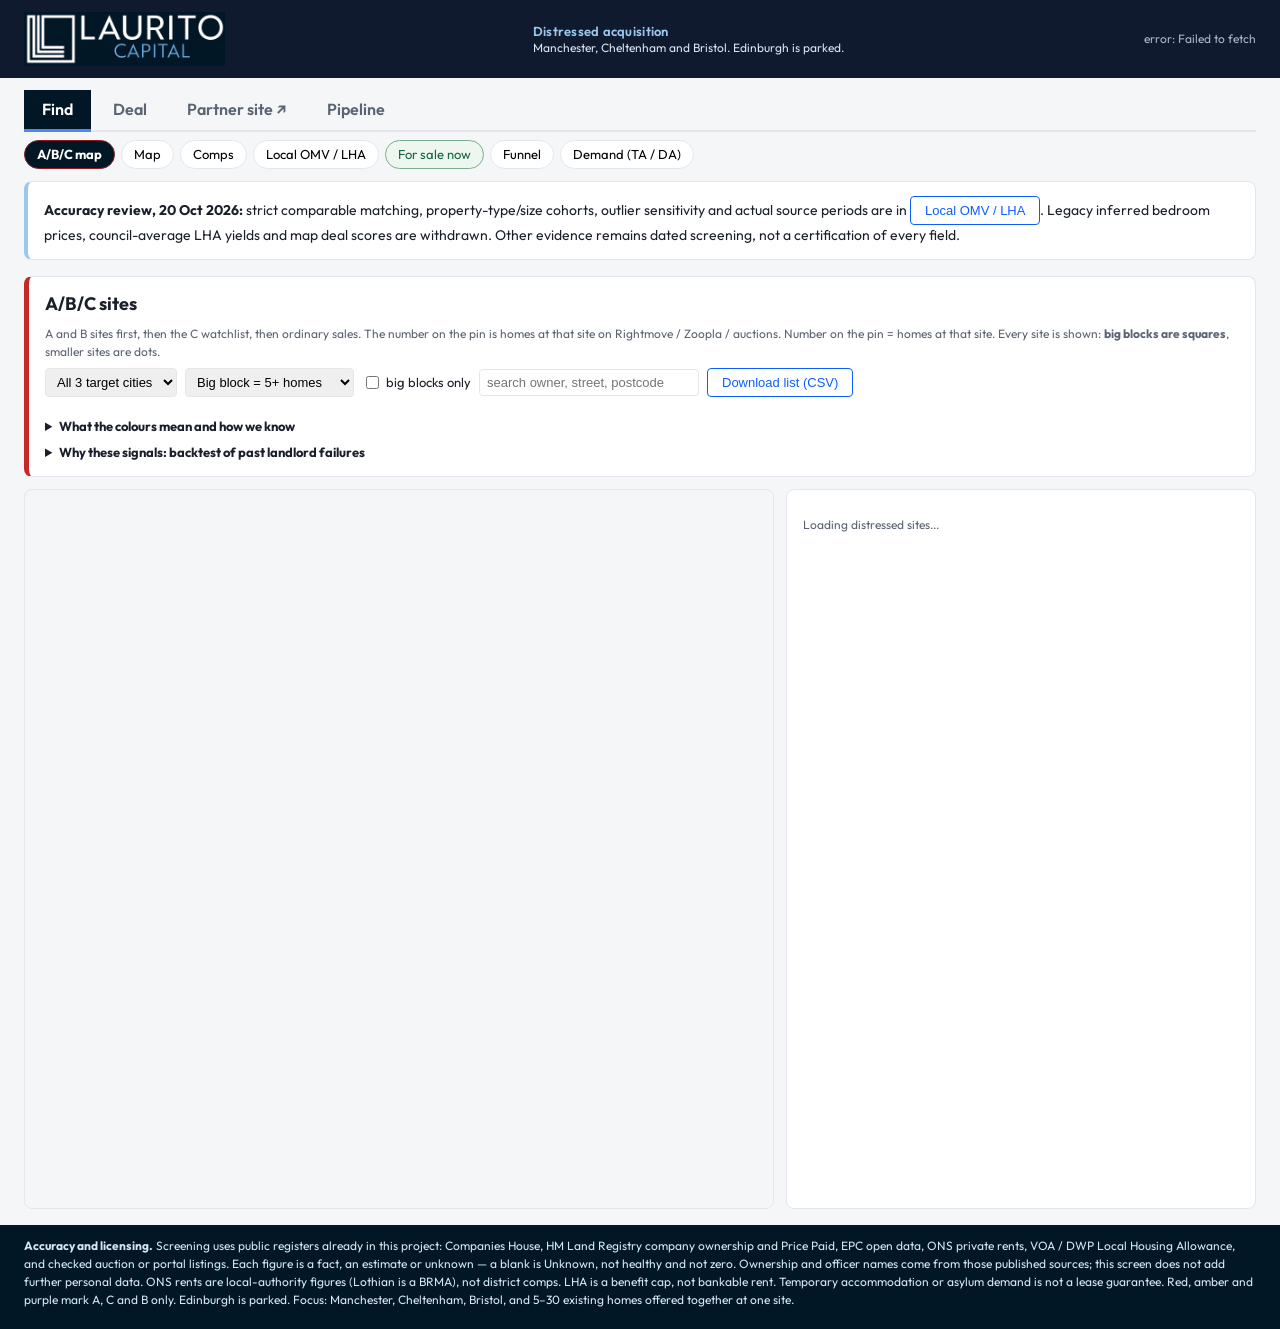
==== index.html @ 34931426 "Drive deal rent from lease terms, and price NIY by town. (#4) Messy tenancy sheets keep their header" ====
<!DOCTYPE html><html lang="en"><head><meta charset="utf-8"><title>Laurito Capital — Distressed acquisition</title><link rel="icon" href="assets/laurito-mark.png"><link rel="preconnect" href="https://fonts.googleapis.com"><link rel="stylesheet" href="https://fonts.googleapis.com/css2?family=Outfit:wght@400;500;600;700&display=swap"><link rel="stylesheet" href="assets/laurito.css"><meta name="viewport" content="width=device-width,initial-scale=1">
<style>
:root{--bg:#f4f6f8;--card:#fff;--ink:#1a1f2b;--mut:#5b6472;--line:#e3e7ec;--acc:#0b5fff;--good:#1a9c5b;--bad:#d93b3b;--warn:#b26a00}
*{box-sizing:border-box}body{margin:0;font:14px/1.45 Outfit,"Avenir Next","Century Gothic","Trebuchet MS",Segoe UI,sans-serif;color:var(--ink);background:var(--bg)}
header{background:#0f1a2e;color:#fff;padding:12px 24px;display:flex;flex-wrap:wrap;gap:12px;align-items:center;justify-content:space-between}
header h1{font-size:18px;margin:0}#status{color:#aab6c8;font-size:12px}
.steps{display:flex;gap:0;margin:14px 24px 0}.step{flex:1;padding:10px 14px;background:#e9edf2;color:var(--mut);border-right:2px solid #fff;cursor:pointer}.step:first-child{border-radius:8px 0 0 8px}.step:last-child{border-radius:0 8px 8px 0;border-right:0}
.step b{display:block;font-size:15px;color:var(--ink)}.step.on{background:var(--acc);color:#dbe6ff}.step.on b{color:#fff}.step.done{background:#dfe9ff}.step small{display:block;font-size:12px}
main{padding:14px 24px;display:grid;gap:14px}.card{background:var(--card);border:1px solid var(--line);border-radius:8px;padding:14px 16px;min-width:0}
.card h2{font-size:16px;margin:0 0 4px}.card .lead{color:var(--mut);margin:0 0 10px;font-size:13px}
table{width:100%;border-collapse:collapse;font-size:13px}th,td{padding:6px 8px;border-bottom:1px solid var(--line);text-align:right;white-space:nowrap;vertical-align:top}th:first-child,td:first-child,.l{text-align:left}th{color:var(--mut);font-weight:600;cursor:pointer;position:sticky;top:0;background:#fff;font-size:12px}
tbody tr{cursor:pointer}tbody tr:hover td{background:#f1f5ff}.scroll{max-height:600px;overflow:auto}.pos{color:var(--good);font-weight:600}.neg{color:var(--bad);font-weight:600}
.tag{display:inline-block;padding:1px 7px;border-radius:10px;font-size:11px;background:#eef1f5;color:var(--mut);margin:0 3px 2px 0;white-space:nowrap}.tag.p{background:#fde8e8;color:var(--bad)}.tag.a{background:#fff3d6;color:var(--warn)}.tag.n{background:#e7f1fb;color:#1d4e89}
.score{display:inline-block;min-width:36px;text-align:center;padding:2px 6px;border-radius:6px;color:#fff;font-weight:700;background:#9aa5b5}.score.hi{background:#1d4e89}.score.mid{background:#4d7ea8}
.ctl{display:flex;gap:10px;flex-wrap:wrap;align-items:center;font-size:13px;margin-bottom:10px}.ctl input,.ctl select{padding:5px 7px;border:1px solid var(--line);border-radius:4px;font-size:13px}
.g2{display:grid;grid-template-columns:1.6fr 1fr;gap:14px}.kv{display:grid;grid-template-columns:auto 1fr;gap:4px 12px;margin:8px 0;font-size:13px}.kv dt{color:var(--mut)}.kv dd{margin:0;font-weight:600;white-space:normal}
.stage{font-size:12px;padding:3px 9px;border-radius:12px;border:1px solid var(--line);background:#fff;cursor:pointer}.stage.on{background:var(--acc);color:#fff;border-color:var(--acc)}
.btn{display:inline-block;padding:6px 14px;background:var(--acc);color:#fff;border:0;border-radius:4px;cursor:pointer;font-size:13px;text-decoration:none}.btn.sec{background:#fff;color:var(--acc);border:1px solid var(--acc)}
.hidden{display:none}.foot{font-size:12px;color:var(--mut)}textarea{width:100%;min-height:70px;font:13px inherit;border:1px solid var(--line);border-radius:4px;padding:6px}
.why{white-space:normal;max-width:420px;color:var(--mut);font-size:12px}
.legend{background:#fffbea;border:1px solid #f1e3a6;border-radius:8px;padding:10px 14px;font-size:13px;margin:0 24px}
#srcpop{display:none;position:fixed;z-index:50;background:#fff;border:1px solid var(--line);box-shadow:0 6px 24px rgba(0,0,0,.15);border-radius:8px;padding:10px 12px;max-width:430px;font-size:13px}#srcpop .sp-h{font-size:14px;margin-bottom:4px}#srcpop .sp-how{color:var(--mut);margin:4px 0;white-space:normal}td.src,dd.src{cursor:help;text-decoration:underline dotted #b9c2cf;text-underline-offset:3px}
@media(max-width:1100px){.g2{grid-template-columns:1fr}.steps{flex-direction:column}}
.lvl{display:inline-block;padding:2px 9px;border-radius:10px;font-size:12px;font-weight:700;color:#fff}.lvl.d{background:#c62828}.lvl.s{background:#b26a00}.lvl.b{background:#6a1b9a}.lvl.x{background:#5b6472}
.owner{border-left:4px solid var(--line)}.owner.d{border-left-color:#c62828}.owner.s{border-left-color:#b26a00}
.ev{margin:8px 0 0;padding:0;list-style:none}.ev li{padding:7px 10px;margin:6px 0;background:#fafbfc;border:1px solid var(--line);border-radius:6px}.ev b{display:block}
.ev .src,.owner .src{font-size:12px;color:var(--mut)}.ongoing{color:#c62828;font-weight:700}.ended{color:var(--good);font-weight:700}.next{margin-top:8px;padding:7px 10px;background:#eef4ff;border-radius:6px;font-size:13px}
.chips,#f_chips{display:flex;flex-wrap:wrap;gap:8px;margin:0 0 10px}.chip{background:#f6f8fb;border:1px solid var(--line);border-radius:6px;padding:5px 9px;cursor:help;min-width:90px}.chip small{display:block;color:var(--mut);font-size:11px}.chip div{font-weight:600}#f_chips>.foot{flex-basis:100%}details.card>summary{cursor:pointer}#crumbs .step small{white-space:nowrap;overflow:hidden;text-overflow:ellipsis}
.kpis{display:grid;grid-template-columns:repeat(auto-fit,minmax(160px,1fr));gap:10px;margin:0 0 14px}.kpi{background:#fff;border:1px solid var(--line);border-radius:8px;padding:10px 12px}.kpi small{display:block;color:var(--mut);font-size:12px}.kpi b{display:block;font-size:24px;letter-spacing:-.02em;font-variant-numeric:tabular-nums}
.hb{display:grid;gap:5px}.hbr{display:grid;grid-template-columns:minmax(90px,190px) 1fr;gap:10px;align-items:center;font-size:12px}.hbr:hover .hbl{color:var(--acc)}.hbl{white-space:nowrap;overflow:hidden;text-overflow:ellipsis;font-weight:600}.hbt{display:flex;align-items:center;gap:0;height:18px}.hbt span{height:14px;display:block}.hbt span:first-child{border-radius:3px 0 0 3px}.hbt em{font-style:normal;margin-left:8px;white-space:nowrap;font-variant-numeric:tabular-nums}
.lg i{display:inline-block;width:9px;height:9px;border-radius:2px;margin:0 3px 0 8px;vertical-align:-1px}
.fn{display:grid;grid-template-columns:minmax(120px,230px) 1fr;gap:10px;align-items:center;margin:6px 0;font-size:13px}.fnb{display:flex;align-items:center}.fnb span{height:16px;border-radius:3px;display:block}.fnb em{font-style:normal;margin-left:8px;font-weight:700;font-variant-numeric:tabular-nums}
.board{display:grid;grid-template-columns:repeat(6,minmax(200px,1fr));gap:10px;overflow-x:auto;align-items:start}.col{background:#e9edf2;border-radius:8px;padding:8px;min-height:120px}.colh{margin:2px 2px 8px}.pc{background:#fff;border:1px solid var(--line);border-left:4px solid var(--line);border-radius:6px;padding:7px 9px;margin-bottom:7px;cursor:pointer;font-size:12px}.pc.d{border-left-color:#c62828}.pc.s{border-left-color:#b26a00}.pc select{margin-top:5px;font-size:12px;padding:2px 4px;border:1px solid var(--line);border-radius:4px}.pc .why{max-width:none}
.mapgrid{display:grid;grid-template-columns:minmax(0,1fr) 430px;gap:12px}#map_canvas{height:700px;border-radius:8px;border:1px solid var(--line)}#map_side{max-height:700px;overflow:auto}@media(max-width:1100px){.mapgrid{grid-template-columns:1fr}}
.sw{display:inline-block;width:14px;height:10px;margin:0 3px 0 8px;vertical-align:-1px;border:1px solid #cfd6e0}table.mt{font-size:12px}table.mt th,table.mt td{padding:4px 5px}#map_side h4{margin:12px 0 4px;font-size:13px}.mo{padding:4px 0;cursor:pointer;font-size:12px}.mo:hover b{color:var(--acc)}#map_legend{margin:6px 0 8px}
.opgrid{display:grid;grid-template-columns:repeat(auto-fill,minmax(300px,1fr));gap:12px;margin:0 0 14px}.opc{background:#fff;border:1px solid var(--line);border-radius:10px;padding:12px 14px;cursor:pointer;transition:transform .15s,box-shadow .15s}.opc:hover{transform:translateY(-2px);box-shadow:0 6px 18px rgba(15,26,46,.12)}.opc.dim{opacity:.6}
.oph{display:flex;gap:10px;align-items:center;margin-bottom:8px}.opa{width:38px;height:38px;border-radius:50%;color:#fff;font-weight:700;display:flex;align-items:center;justify-content:center;font-size:14px;flex:none}
.opu{display:flex;flex-wrap:wrap;gap:4px;margin:4px 0 8px}.chipu{font-size:11px;padding:2px 8px;border-radius:10px;background:#eef3ff;color:#1c4fc4}
.opb{display:grid;grid-template-columns:70px 1fr 92px;gap:8px;align-items:center;font-size:12px;margin:3px 0}.opb small{color:var(--mut)}.opbt{position:relative;height:9px;background:#f1f3f6;border-radius:5px}.opbt span{display:block;height:9px;border-radius:5px}.opbt i{position:absolute;top:-3px;width:2px;height:15px;background:#0f1a2e}.opb em{font-style:normal;text-align:right;font-variant-numeric:tabular-nums;font-weight:600}
.opm{display:flex;gap:12px;flex-wrap:wrap;font-size:12px;color:var(--mut);margin-top:8px}.opm span:first-child{color:#e6a700}.opt{margin-top:8px;font-size:12px}.opt small{color:var(--mut)}.secl{margin-right:4px}
.fwm{table-layout:fixed}.fwm td,.fwm th{text-align:center;white-space:normal}#frameworks_view main,#fw_body,#fw_body>*{min-width:0;max-width:100%}#fw_body{overflow:hidden}#frameworks_view .card{min-width:0;overflow:hidden}#fwlt{min-width:1100px}.fwm td.l{text-align:left}.fwc{cursor:pointer;font-weight:700;border:2px solid #fff}.fwc.on{outline:2px solid #0f1a2e}
.fwt{position:relative;padding-bottom:20px}.fwr{display:grid;grid-template-columns:minmax(120px,38%) 1fr;gap:8px;align-items:center;font-size:12px;margin:3px 0;cursor:pointer}.fwr:hover .fwl{color:var(--acc)}.fwl{white-space:nowrap;overflow:hidden;text-overflow:ellipsis}.fwbar{position:relative;height:14px;background:#f4f6f8;border-radius:3px}.fwbar span{position:absolute;top:2px;height:10px;border-radius:3px}.fwbar span.ext{background:repeating-linear-gradient(90deg,#9aa5b5 0 4px,transparent 4px 7px)}.fwbar b{position:absolute;top:-3px;font-size:13px;color:#e69b00;transform:translateX(-50%)}.fwbar i{position:absolute;top:-2px;width:2px;height:18px;background:#c62828}.fwax{position:relative;height:16px;margin-left:calc(38% + 8px)}.fwax span{position:absolute;font-size:11px;color:var(--mut);transform:translateX(-50%)}
.fwk{background:#fff;border:1px solid var(--line);border-radius:10px;padding:12px 14px;cursor:pointer;transition:transform .15s,box-shadow .15s}.fwk:hover{transform:translateY(-2px);box-shadow:0 6px 18px rgba(15,26,46,.12)}
.prb{display:inline-block;color:#fff;font-size:10.5px;font-weight:600;border-radius:9px;padding:1px 7px;margin:1px 3px 1px 0;white-space:nowrap}.prdot{display:inline-block;width:9px;height:9px;border-radius:50%;margin-right:5px;vertical-align:middle}
.seg{display:inline-flex;border:1px solid var(--line);border-radius:8px;overflow:hidden}.segb{border:0;background:#fff;padding:5px 12px;cursor:pointer;font:inherit;font-size:13px}.segb.on{background:#0f1a2e;color:#fff}.segb small{opacity:.7}
.prk{display:flex;flex-wrap:wrap;gap:6px;align-items:center;margin:6px 0 10px}.prkb{border:1px solid var(--line);background:#fff;border-radius:16px;padding:3px 10px;cursor:pointer;font:inherit;font-size:12px}.prkb.on{border-color:#0f1a2e;box-shadow:inset 0 0 0 1px #0f1a2e}.prkb i{display:inline-block;width:8px;height:8px;border-radius:50%;margin-right:5px}
#operators_view main,#op_body,#op_body>*,#op_pres{min-width:0;max-width:100%}#op_body{overflow:hidden}#op_pres .card{overflow:hidden}#prt{min-width:980px}#prt tbody tr{cursor:pointer}#prt tbody tr:hover{background:#f4f7ff}#prt tr.prlead td:first-child{box-shadow:inset 3px 0 0 #1a9c5b}
#nav2{margin:12px 24px 4px}.mainnav{display:flex;gap:4px;border-bottom:2px solid var(--line)}.mainb{border:0;background:none;font:inherit;font-size:16px;font-weight:600;padding:8px 18px;cursor:pointer;color:var(--mut);border-bottom:3px solid transparent;margin-bottom:-2px}.mainb.on{color:#0f1a2e;border-bottom-color:#4f86f7}.mainb:hover{color:#0f1a2e}
#subnav{display:flex;gap:6px;margin-top:8px;min-height:4px}.subb{border:1px solid var(--line);background:#fff;border-radius:16px;padding:4px 12px;font:inherit;font-size:13px;cursor:pointer}.subb.on{background:#0f1a2e;color:#fff;border-color:#0f1a2e}
#deal_view main,#deal_body,#dl_out,#dl_out>*{min-width:0;max-width:100%}#dl_out .g2{grid-template-columns:minmax(0,1fr) minmax(0,1fr)}#dl_out .card{min-width:0;overflow:hidden}#dl_out td .why{white-space:normal;max-width:260px}#dl_out table{table-layout:auto;width:100%}
.psin{width:58px;padding:2px 4px;border:1px solid var(--line);border-radius:4px;font:inherit}#pst td.pscell{font-size:12px;white-space:normal;min-width:110px;max-width:170px;border-left:2px solid #fff}#pst tbody tr{cursor:pointer}#pst tbody tr:hover td{filter:brightness(.97)}#pscreen_view main,#ps_body,#ps_body>*{min-width:0;max-width:100%}#ps_body .card{overflow:hidden}#pst{min-width:1250px}
.dlgrid{display:grid;grid-template-columns:repeat(auto-fill,minmax(150px,1fr));gap:8px}.dlf{display:flex;flex-direction:column;gap:2px}.dlf small{color:var(--mut);font-size:11px}.dlf input,.dlf select{padding:6px 8px;border:1px solid var(--line);border-radius:6px;font:inherit}
.dlhead{display:flex;gap:18px;align-items:center;background:#fff;border:2px solid;border-radius:10px;padding:12px 16px;margin:0 0 14px}.dlhead small{display:block;color:var(--mut);font-size:11px}.dlhead b{font-size:22px}
.dlbar{display:inline-block;width:70px;height:8px;background:#eef1f5;border-radius:4px;vertical-align:middle}.dlbar span{display:block;height:8px;border-radius:4px}.dlop{margin:6px 0}.dlfl{margin:0;padding-left:18px}.dlfl li{margin:4px 0}
.dlmb{display:flex;gap:10px;align-items:center;background:#f2fbf6;border:1px solid #cfe9d9;border-radius:8px;padding:8px 10px;margin:0 0 8px}.dlmb small{display:block;font-size:10.5px;color:var(--mut)}.dlmb b{font-size:20px}
.fitb{display:inline-block;width:46px;height:7px;background:#eef1f5;border-radius:4px;vertical-align:middle}.fitb span{display:block;height:7px;border-radius:4px;background:#4f86f7}
.opchip{display:inline-flex;align-items:center;gap:5px;border:1.5px solid;border-radius:12px;padding:1px 8px;font-size:12px;white-space:nowrap}.opchip i{width:8px;height:8px;border-radius:50%;display:inline-block}
.rule td,.rule th{text-align:left;white-space:normal}.rule td:first-child{white-space:nowrap;font-weight:700}

#deal_body [id^="uw_"].dlf input,#deal_body .dlf input,#deal_body .dlf select,#uw_units input,#uw_units select{color:#1748b5}#uw_units td{min-width:80px}#uw_units th{white-space:normal}#uw_results .kpi b{overflow-wrap:anywhere}

#subnav [data-v="sales"]{color:#176640;border:1px solid #7bad8c;background:#edf7f0}#sales_body .opgrid .card{min-width:0}#fw_body a{overflow-wrap:anywhere}
</style></head><body>
<header><a class="lc-brand" href="#find"><img src="assets/laurito-lockup.png" alt="Laurito Capital"></a><div class="lc-product">Distressed acquisition<span>Manchester, Cheltenham and Bristol. Edinburgh is parked.</span></div><div id="status">connecting...</div></header>
<div id="app">
<nav id="nav2"><div class="mainnav"><button class="mainb" data-g="find">Find</button><button class="mainb" data-g="deal">Deal</button><button class="mainb" data-g="partners">Partners</button><button class="mainb" data-g="pipe">Pipeline</button></div><div id="subnav"></div></nav><nav class="ctl" style="display:none"><button class="btn sec" id="overview_tab">Overview</button><button class="btn sec" id="accom_tab">Accommodation (TA / DA)</button><button class="btn" id="assets_tab">Funnel</button><button class="btn sec" id="map_tab">Map</button><button class="btn sec" id="operators_tab">Operators</button><button class="btn sec" id="frameworks_tab">Frameworks</button><button class="btn sec" id="pipeline_tab">Pipeline</button><button class="btn sec" id="shortlist_tab">Shortlist</button><button class="btn sec" id="contracts_tab" style="display:none">Contracts to bid for</button><button class="btn sec" id="partners_tab" style="display:none">Partners &amp; returns</button></nav><div id="assets_view">
<div class="legend"><b>How to use:</b> drill down one level at a time: City &rsaquo; District &rsaquo; Sector &rsaquo; Street &rsaquo; Property &rsaquo; Landlord. A and B (hard leads) rank above C. A blank check is <b>Unknown</b>, not healthy. Click a name to go down, a figure for its source, or a step to go back.<details style="margin-top:6px"><summary>What A, B, C and D mean</summary><table class="rule"><tr><th>Band</th><th>Test</th><th>What it means for buying</th><th>Evidence</th></tr>
<tr><td><span class="lvl d">A</span></td><td><b>Verified live insolvency or receivership.</b> Court winding-up, creditors' voluntary liquidation, administration or a CVA is still running, or a lender-appointed receiver has not been discharged. A solvent liquidation or an ended process is not A.</td><td>An office-holder controls the sale. Ask to be on the buyer list.</td><td>Companies House insolvency filings with no closing filing.</td></tr>
<tr><td><span class="lvl b">B</span></td><td><b>Evidenced lender or receiver sale of a specific property.</b> The listing says receivers, the mortgagee, administrators or a liquidator. Executor and attorney sales are not B.</td><td>That property is being sold to repay debt. Use the legal pack and the auctioneer.</td><td>Listing wording and the date it was checked.</td></tr>
<tr><td><span class="lvl s">C</span></td><td><b>Financial pressure / watchlist.</b> Corroborated strain, or an in-sample early-warning rank, with no forced sale. This is not "distressed" and the points are not a probability of default.</td><td>The owner still decides. Keep it off the A/B list.</td><td>Companies House charges and filings. Early-warning points are a ranking, in-sample.</td></tr>
<tr><td><span class="lvl x">D</span></td><td><b>Ordinary sale or insufficient evidence,</b> including executors, attorneys, and listings that do not name a forced seller.</td><td>Do not treat it as distress. Still check whether 5–30 existing homes are offered at one site.</td><td>The listing. Silence is not proof the seller is healthy.</td></tr>
<tr><td><span class="tag">Unknown</span></td><td>Not checked, or the field is blank.</td><td>Do not read a blank as healthy or as zero.</td><td>No source on file.</td></tr>
</table><p class="foot">Company owners only. A landlord's count of titles is not homes offered together at one site. Target size is 5–30 existing homes at one site. Demand for temporary accommodation or asylum dispersal is not a lease guarantee. Red, amber and purple are only A, C and B.</p></details></div>
<div class="steps" id="crumbs"></div>
<main>
<section id="st1"><div class="card" id="fcard"><h2 id="f_title">Cities</h2><p class="lead" id="f_lead"></p><div id="f_chips"></div><div id="f_chart" style="margin:0 0 12px"></div><div class="ctl"><label><input type="checkbox" id="f_only"> only rows with an A, B or C signal</label><input id="f_q" placeholder="search this list" style="width:220px"><button class="btn sec" id="f_up">&larr; up one level</button><span class="foot" id="f_count"></span></div><div class="scroll"><table id="tfun"></table></div><p class="foot" id="f_note"></p></div>
<div class="card hidden" id="bldgcard"><div id="bldgdetail"></div></div>
<details class="card" id="f_demand"><summary><b>Demand detail: published figures</b> <span class="foot">(temporary accommodation, asylum, council spend, HMOs, contracts)</span></summary><div id="demand_box" style="display:grid;margin:8px 0 0"></div></details>
<div hidden id="legacy1"><span id="s2sub"></span><span id="s3sub"></span><div class="card"><h2>Best sub-areas</h2><p class="lead">Ranked by score: E-G rentals, landlords with 5-30 titles, blocks of 5-30 sub-C flats and total sub-C rentals. Click a row to see its landlords.</p>
<div class="ctl"><select id="a_city"><option value="">All cities</option></select><select id="a_focus" hidden><option value="distressed">Reported hard distress only</option><option value="strained">Hard distress + financial strain</option><option value="pressured">All pressure signals</option><option value="all" selected>All landlords</option></select></div>
<div id="city_sum" style="display:grid;grid-template-columns:repeat(auto-fit,minmax(300px,1fr));gap:10px;margin:6px 0 10px"></div><p class="foot" id="asset_coverage"></p><div class="scroll"><table id="tareas"></table></div></div></div></section>
<section id="st2" class="hidden" hidden><div class="card"><h2 id="h2who">Landlords</h2><p class="lead" id="who_lead"></p>
<div class="ctl"><select id="w_focus" hidden><option value="distressed">Reported hard distress only</option><option value="strained">Hard distress + financial strain</option><option value="pressured">All pressure signals</option><option value="all" selected>All landlords</option></select><input type="checkbox" id="w_epc" hidden><input id="w_q" placeholder="search name" style="width:200px"><button class="btn sec" id="back1">← back to sub-areas</button></div>
<div class="scroll"><table id="twho"></table></div><div id="bldgbox_legacy"></div><div id="sectorbox" style="margin-top:12px"></div></div></section>

<section id="st3" class="hidden"><div class="g2"><div class="card"><h2 id="h3what">Properties</h2><p class="lead" id="what_lead"></p><div class="ctl"><label><input type="checkbox" id="p_area" checked> this district only</label><button class="btn sec" id="back2">&larr; back to the funnel</button></div><div class="scroll"><table id="tprops"></table></div></div>
<div class="card" id="odetail"></div></div></section>
</main></div><div id="overview_view" class="hidden"><main><div class="ctl" style="margin:0"><b style="font-size:16px">Overview</b><span class="foot">mirrors the model: 1 sources, 2 build, 3-4 funnel, 5 deal flow</span><select id="ov_city"><option value="">All cities</option></select></div><div id="overview_body"><p class="foot">loading...</p></div></main></div><div id="accom_view" class="hidden"><main><div class="ctl" style="margin:0"><b style="font-size:16px">Accommodation: temporary accommodation (TA) and asylum dispersal (DA)</b><select id="ac_city"></select><span class="foot">Edinburgh parked.</span></div><div id="accom_body"></div></main></div><div id="map_view" class="hidden"><main><div class="ctl" style="margin:0"><b style="font-size:16px">Find: where the bargains are</b><select id="map_city"></select><select id="map_metric"><option value="deal" selected>Colour: area screen (no LHA)</option><option value="ppsqm">Sold £/sqm (all)</option><option value="flat_ppsqm">Sold £/sqm, flats</option><option value="house_ppsqm">Sold £/sqm, houses</option><option value="rent_psm">Rent £/sqm/yr, 2-bed (estimate)</option><option value="gy">Gross yield, 2-bed (estimate)</option><option value="ly">LHA yield, 2-bed</option><option value="dist">A and C landlords</option><option value="sales">Sales in 12 months</option><option value="a4_pct">HMO Article 4 share</option><option value="fz_pct">Flood zone 2/3 share</option><option value="bestop">Best manager (operators)</option><option value="ocod">Overseas-owned titles</option><option value="yield_med">Recent achieved yield (auction)</option><option value="imd_decile">Deprivation decile</option><option value="income_rate">Income-deprived people %</option><option value="lh_house_pct">Leasehold share of house sales</option></select><label><input type="checkbox" id="ml_a" checked> <span style="color:#0b5fff">&#9679;</span> sales</label><label><input type="checkbox" id="ml_b" checked> <span style="color:#777">&#9679;</span> other sales (company, repossession)</label><label><input type="checkbox" id="ml_lots" checked> <span style="color:#6a1b9a">&#9679;</span> auction lots</label><label><input type="checkbox" id="ml_dist" checked> <span style="color:#c62828">&#9679;</span> distressed / <span style="color:#b26a00">&#9679;</span> strained landlords' titles</label><label><input type="checkbox" id="ml_blk"> <span style="color:#1a9c5b">&#9675;</span> blocks of 5+ homes</label><label><input type="checkbox" id="ml_a4" checked> <span style="color:#d84315">&#9472;&#9472;</span> HMO Article 4 areas</label><label><input type="checkbox" id="ml_listed"> <span style="color:#333">&#9679;</span> listed buildings</label><label><input type="checkbox" id="ml_ocod"> <span style="color:#00897b">&#9679;</span> overseas-owned titles</label><label><input type="checkbox" id="ml_prov" checked> <span style="color:#7b1fa2">&#9679;</span> provider-owned property</label><label><input type="checkbox" id="ml_yc" checked> <span style="color:#f9a825">&#9679;</span> yield comps (auction rent + sold)</label></div><div id="map_legend" class="foot"></div><div id="map_hint" class="foot" style="margin:-4px 0 8px"></div><div class="mapgrid"><div id="map_canvas"></div><div class="card" id="map_side"></div></div></main></div><div id="rp_view" class="hidden"><main><div id="rp_body"><p>Loading RP / charity research...</p></div></main></div><div id="pscreen_view" class="hidden"><main><div id="ps_body"><p class="foot">loading...</p></div></main></div><div id="sales_view" class="hidden"><main><div id="sales_body"></div></main></div><div id="deal_view" class="hidden"><main><div id="deal_body"></div></main></div><div id="frameworks_view" class="hidden"><main><div class="ctl" style="margin:0"><b style="font-size:16px">Frameworks: how councils and government buy accommodation</b><select id="fw_reg"><option value="">All regions</option><option value="GM">Greater Manchester</option><option value="BRS">Bristol / West</option><option value="GLOS">Gloucestershire</option><option value="National">National</option></select><select id="fw_type"><option value="">All accommodation types</option></select><select id="fw_status"><option value="">Any status</option><option>Open to join</option><option>Forthcoming</option><option>Live (closed to new)</option><option>Closed</option></select><select id="fw_route"><option value="">Any route</option><option>Direct bid</option><option>Partner-led</option><option>Monitor</option></select></div><div id="fw_body"><p class="foot">loading...</p></div></main></div><div id="operators_view" class="hidden"><main><div class="ctl" style="margin:0"><b style="font-size:16px">Operators: who could lease and manage our homes</b><label>Min turnover £m <input id="op_to" type="number" value="20" style="width:70px;color:#0000ff;font-weight:700"></label><label>Min net assets £m <input id="op_na" type="number" value="5" style="width:70px;color:#0000ff;font-weight:700"></label><label>Match sectors in <select id="op_city"></select></label><select id="op_reg"><option value="">All areas</option><option value="GM">Greater Manchester</option><option value="BRS">Bristol / West</option><option value="GLOS">Gloucestershire</option></select><label><input type="checkbox" id="op_hide"> hide fails</label></div><div id="op_body"><p class="foot">loading...</p></div></main></div><div id="pipeline_view" class="hidden"><main><div class="ctl" style="margin:0"><b style="font-size:16px">Pipeline</b><span class="foot">A and C landlords in Manchester, Cheltenham and Bristol, plus anyone you have moved on. Change a stage on the card. If the database accepts it, the stage is shared. If not, it stays in this browser — export JSON to hand it on.</span><select id="pp_city"><option value="">All cities</option></select><select id="pp_lvl"><option value="ds">A and C</option><option value="d">A only</option></select></div><div id="pipe_body"></div></main></div><div id="shortlist_view" class="hidden"><main><div class="card" id="bestcard"><h2>Best leads (Manchester, Cheltenham, Bristol)</h2><p class="lead">A (live insolvency) and B (a specific lender or receiver sale) are listed before C (watchlist). Titles owned and LHA are not in the rank. Click a row for the deal card. <a href="https://app.nimbusmaps.co.uk/" target="_blank" rel="noopener">Open Nimbus</a></p><div class="scroll" style="max-height:420px"><table id="tbest"></table></div><p class="foot" id="best_note"></p></div></main></div><main id="contracts_view" class="hidden"><section class="card"><h2>Accommodation contracts to bid for</h2><p class="lead">Verified procurement notices and ongoing property-supply routes. A supply route is not an awarded contract or a guaranteed opportunity. Check the official notice before committing.</p><div class="ctl"><select id="c_city" aria-label="Contract city"><option value="">All target cities</option><option>Bristol</option><option>Manchester</option><option>Cheltenham</option><option>Edinburgh</option></select><select id="c_status" hidden><option value="actionable">Open notices and ongoing routes</option><option value="all" selected>All</option></select></div><p id="contract_coverage" class="foot"></p><div id="contract_cards" class="g2"></div><p class="foot">No automated submissions. Tender eligibility, planning/licensing, property standards, pricing, voids, maintenance and termination rights need checking. National or regional contracts are not necessarily available to a single-property landlord.</p></section></main><main id="partners_view" class="hidden"><section class="card"><h2>Top 10 agreement partners by region</h2><p class="lead">Outreach priority for a 5-30-unit opportunity, not ten approved tenants. Ranking favours evidenced property agreements, local fit and operating scale. A large organisation is not proof it has current appetite or a bankable lease covenant.</p><div class="ctl"><select id="partner_region" aria-label="Partner region"><option>Bristol / West of England</option><option>Manchester / Greater Manchester</option><option>Cheltenham / Gloucestershire</option><option>Edinburgh / Lothians</option></select><input type="checkbox" id="partner_direct" hidden></div><p class="foot" id="partners_coverage">Loading partner research...</p><div class="scroll"><table id="tpartners"></table></div><article class="card" id="partner_detail" style="margin-top:14px"><p>Select a partner to see the signing entity, agreement route, scale/financial evidence, risks and sources.</p></article></section><section class="card"><h2>Opportunity return check</h2><p class="lead">Enter a written landlord rent offer and your deal costs. Framework spend is not your rent; provider revenue is not a lease guarantee. Blank inputs produce no yield. Annual pre-tax income yields only, not IRR or a forecast of capital gains.</p><div class="g2" id="return_inputs"><label>Units <input id="ret_units" type="number" min="1" step="1" placeholder="5-30"></label><label>Agreed annual rent per unit £ <input id="ret_rent" type="number" min="0" step="100" placeholder="Written offer required"></label><label>Portfolio purchase price £ <input id="ret_price" type="number" min="0" step="1000"></label><label>Acquisition taxes and fees £ <input id="ret_fees" type="number" min="0" step="1000"></label><label>Works / compliance budget £ <input id="ret_works" type="number" min="0" step="1000"></label><label>Annual retained landlord costs £ <input id="ret_costs" type="number" min="0" step="100"></label><label>Annual repairs / capex reserve £ <input id="ret_reserve" type="number" min="0" step="100"></label><label>Rent loss / default stress % <input id="ret_loss" type="number" min="0" max="100" step="1"></label><label>Debt drawn £ <input id="ret_debt" type="number" min="0" step="1000"></label><label>Debt interest % <input id="ret_interest" type="number" min="0" step="0.1"></label><label>Annual principal repayments £ <input id="ret_principal" type="number" min="0" step="100"></label><label>Annual other financing fees £ <input id="ret_finance" type="number" min="0" step="100"></label></div><div id="return_result" class="legend" style="margin:16px 0 0">No partner-specific return is known until rent and acquisition costs are supplied.</div><p class="foot">All fields must be entered, including explicit zeroes. Include Scottish LBTT/ADS or English SDLT as applicable. A debt maturity balloon/refinancing is not modelled. Input values stay in this page and are not sent to the database.</p></section><section class="card"><h2>Before calling an agreement bankable</h2><ol><li>Confirm the legal signing entity and whether a group/council actually guarantees its rent. A nomination or care contract is not a landlord rent guarantee.</li><li>Get written acceptance of location, unit sizes, use, licensing/EPC standards, client cohort and the full 5-30-unit tranche.</li><li>Verify agreed base rent, reviews/caps, payment start, void cover, benefit-risk allocation, repairs, insurance and compliance responsibilities.</li><li>Read audited cash/liquidity, unrestricted reserves, debt/lease liabilities, regulator judgements and funding concentration, for the signing entity, not only its group.</li><li>Match lease duration and break clauses to commissioning/referral arrangements. Identify who pays during gaps and on early termination.</li><li>Require solicitor and lender review, security/guarantees where appropriate, stress tests and a viable alternative letting plan.</li></ol><a href="https://www.gov.uk/government/publications/focus-report-lease-based-provision-of-specialised-supported-housing" target="_blank" rel="noopener">Regulator: risks in lease-based specialised supported housing (England)</a></section></main></div>
<script>
const SUPA_URL='https://kkdfprhrgxbkydqeifgz.supabase.co', SUPA_KEY='eyJhbGciOiJIUzI1NiIsInR5cCI6IkpXVCJ9.eyJpc3MiOiJzdXBhYmFzZSIsInJlZiI6ImtrZGZwcmhyZ3hia3lkcWVpZmd6Iiwicm9sZSI6ImFub24iLCJpYXQiOjE3OTE3OTgzMDEsImV4cCI6MjEwNzM3NDMwMX0.dd32w-wmLe1vlwzPwZsTpoGra3cFghE2bb5LGorJjJM';
const LS={get:k=>{try{return localStorage.getItem(k)}catch(e){return null}},set:(k,v)=>{try{localStorage.setItem(k,v)}catch(e){}},rm:k=>{try{localStorage.removeItem(k)}catch(e){}}};
const $=s=>document.querySelector(s);let TOKEN='';const AUTHH=()=>({apikey:SUPA_KEY,Authorization:'Bearer '+(TOKEN||SUPA_KEY)});
const fmt=n=>n==null?'-':Math.round(n).toLocaleString('en-GB');const f1=n=>n==null?'-':(+n).toFixed(1);const f2=n=>n==null?'-':(+n).toFixed(2);
async function qall(path,size=1000){let out=[],from=0;while(true){const r=await fetch(SUPA_URL+'/rest/v1/'+path,{headers:{...AUTHH(),Range:from+'-'+(from+size-1)}});if(r.status===401){LS.rm('sb_token');location.reload()}if(!r.ok)throw new Error(path+' '+r.status);const j=await r.json();out=out.concat(j);if(j.length<size)break;from+=size}return out}

const SRC={
 score:{name:'Laurito Capital stock score',how:'Percentile rank of three stock counts only: E-G private rentals, sub-C private rentals, and buildings with 5 or more homes. Titles owned and LHA yield are not in this score. 100 = more of that stock, not a better distress lead and not a probability.',period:'recomputed in the browser from the loaded district file'},
 why:{name:'Computed by Ecosystem Deals',how:'Plain-English summary of the counts behind the score.'},
 flagged_owners:{name:'Companies House API',how:'Landlords in this district whose company shows a pressure signal: specialist/bridging lender on a live charge, new charge in last 18 months, overdue accounts or confirmation statement, insolvency history or non-active status. Coverage is the number of classified owners shown in the live header; unchecked owners are not clean.',period:'live, checked 12 Oct 2026',url:'https://find-and-update.company-information.service.gov.uk/'},
 pressure:{name:'Companies House API',how:'Flags: specialist/bridging lender on a live charge; new charge <18 months; accounts or confirmation statement overdue; insolvency history; status not active.',period:'live, checked 12 Oct 2026',url:'https://find-and-update.company-information.service.gov.uk/'},
 lenders:{name:'Companies House API, charges register',how:'Persons entitled on outstanding charges (mortgages) registered against the company.',period:'live'},
 latest_charge:{name:'Companies House API, charges register',how:'Creation date of the most recent outstanding charge.',period:'live'},
 charges_outstanding:{name:'Companies House API, charges register',how:'Outstanding or part-satisfied charges / total charges ever registered.',period:'live'},
 accounts_next_due:{name:'Companies House API, company profile',how:'Next accounts due date and last accounts type.',period:'live'},
 stage:{name:'You',how:'Pipeline stage set on this site, saved to the database.'},
 owners_5_30:{name:'HM Land Registry, UK companies that own property (CCOD)',how:'Companies with 5-30 titles across the target districts, counted if at least one title is in this postcode district. Councils, housing associations, utilities and housebuilders removed by name.',period:'full file 2 Oct 2026 (data to end Sep 2026)',url:'https://use-land-property-data.service.gov.uk/datasets/ccod'},
 owner_titles:{name:'HM Land Registry CCOD',how:'Titles held by those companies in this district.',period:'2 Oct 2026',url:'https://use-land-property-data.service.gov.uk/datasets/ccod'},
 titles:{name:'HM Land Registry CCOD',how:'Titles held by this company across the target districts.',period:'2 Oct 2026',url:'https://use-land-property-data.service.gov.uk/datasets/ccod'},
 here:{name:'HM Land Registry CCOD',how:'Titles held by this company in the selected postcode district.',period:'2 Oct 2026'},
 price_paid:{name:'HM Land Registry CCOD',how:'Price paid as recorded on the title (blank where not recorded).',period:'2 Oct 2026'},
 date_added:{name:'HM Land Registry CCOD',how:'Date the company was added as proprietor.',period:'2 Oct 2026'},
 tenure:{name:'HM Land Registry CCOD',how:'Freehold or leasehold.',period:'2 Oct 2026'},
 postcode:{name:'HM Land Registry CCOD',period:'2 Oct 2026'},
 epc_subc:{name:'MHCLG Energy Performance of Buildings open data',how:'Homes in this district whose latest EPC (2016 to Aug 2026) is D-G and tenure on the certificate = rented (private).',period:'certificates to Aug 2026, downloaded 30 Sep 2026',url:'https://epc.opendatacommunities.org/'},
 epc_efg:{name:'MHCLG EPC open data',how:'Rated E, F or G on the latest certificate.',period:'to Aug 2026',url:'https://epc.opendatacommunities.org/'},
 median_works:{name:'MHCLG EPC open data, recommendations file',how:'Median of the sum of indicative cost midpoints of each property\'s EPC recommendations, excluding solar PV / wind. Indicative, not quotes.',period:'to Aug 2026',url:'https://epc.opendatacommunities.org/'},
 epc_matches:{name:'MHCLG EPC open data x Land Registry CCOD',how:'Company titles matched to sub-C private-rented EPCs by postcode and house number.',period:'Oct 2026'},
 epc_works:{name:'MHCLG EPC open data, recommendations',how:'Sum of indicative essential works across matched units. The 2030 rule: all private rented homes must reach EPC C by 1 Oct 2030, cost cap £10,000 per property, penalties up to £30,000 (government response 21 Jan 2026).',url:'https://www.gov.uk/government/consultations/improving-the-energy-performance-of-privately-rented-homes-2025-update'},
 rating:{name:'MHCLG EPC open data',how:'Current rating and potential rating after recommended works on the latest certificate.',url:'https://www.gov.uk/find-energy-certificate'},
 works:{name:'MHCLG EPC open data, recommendations',how:'Indicative cost of essential works for this property (sum of midpoints, excl. solar).'},
 cant:{name:'MHCLG EPC open data',how:'Potential rating is still D or below after all recommended works: high-cost exemption or exit candidate.'},
 age:{name:'MHCLG EPC open data',how:'Construction age band on the certificate.'},type:{name:'MHCLG EPC open data',how:'Property type on the certificate.'},
 lha2:{name:'LHA Direct (VOA)',how:'Local Housing Allowance, 2-bed rate, weekly, for the council\'s BRMA (averaged where a council spans several).',period:'2026/27, frozen at 2024/25 levels',url:'https://lha-direct.voa.gov.uk/'},
 lha_yield:{name:'Computed: LHA Direct / ONS / HPI',how:'LHA 2-bed x 52 divided by (market £/sqm x 70 sqm). Market £/sqm = ONS 2016 median price per sqm for the council, rolled forward by the council\'s HPI change to Jul 2026.',period:'HPI Jul 2026',url:'https://www.gov.uk/government/collections/uk-house-price-index-reports'},
 ratio:{name:'Computed: ONS/HPI vs BCIS',how:'Market £/sqm divided by all-in build cost £/sqm (BCIS estate housing median May 2026, £1,542 at UK mean x council location factor x 1.25 on-costs). Below 1 = cheaper to buy than build.',period:'BCIS May 2026 via NW Leicestershire viability report; location factors Apr 2024'},
 ta1000:{name:'MHCLG statutory homelessness live tables (TA1)',how:'Households in temporary accommodation per 1,000 households in the council.',period:'31 Mar 2026',url:'https://www.gov.uk/government/statistical-data-sets/live-tables-on-homelessness'},
 ch_status:{name:'Companies House API',period:'live'},
 distress_class:{name:'Computed from Companies House API (charges register + filing history)',how:'distressed = receiver appointed, administration, liquidation, winding-up or CVA filing. strained = a live charge to a private individual, a bridging loan older than 15 months (loan age is a heuristic, not proof the loan is overdue), a second-charge secured loan, or overdue accounts. pressured = specialist lender or new charge <18 months. clean = none of these. Only landlords checked against Companies House have a class.',period:'live, checked 12 Oct 2026',url:'https://find-and-update.company-information.service.gov.uk/'},
 debt:{name:'Companies House API, charges register (particulars)',how:'Live charges whose particulars name this address. Lender, date registered, and flags: bridging charge >15 months (maturity unverified), second charge, private individual lender. No title-matched charge does not prove debt-free: a portfolio-wide debenture or unmatched mortgage may cover it.',period:'live',url:'https://find-and-update.company-information.service.gov.uk/'}};
function showSrc(ev,k,label,val,row){const s=SRC[k];if(!s)return;if(s.partner)return partnerSrc(ev,s.f||k,label,val,row);let extra='';if(k==='rating'&&row&&row.postcode)extra='<a href="https://find-energy-certificate.service.gov.uk/find-a-certificate/search-by-postcode?postcode='+encodeURIComponent(row.postcode)+'" target="_blank">EPC certificates for '+row.postcode+'</a>';if(/pressure|lenders|latest_charge|charges_outstanding|accounts_next_due|ch_status|flagged|titles|epc_matches|epc_works/.test(k)&&row&&row.company_no)extra='<a href="https://find-and-update.company-information.service.gov.uk/company/'+String(row.company_no).padStart(8,'0')+'/charges" target="_blank">this company at Companies House</a>';
 let p=$('#srcpop');if(!p){p=document.createElement('div');p.id='srcpop';document.body.appendChild(p);document.addEventListener('click',e=>{if(!p.contains(e.target))p.style.display='none'},true)}
 p.innerHTML='<div class="sp-h">'+label+': <b>'+val+'</b></div><div><b>Source:</b> '+s.name+(s.period?' <span class="tag">'+s.period+'</span>':'')+'</div>'+(s.how?'<div class="sp-how">'+s.how+'</div>':'')+'<div>'+(s.url?'<a href="'+s.url+'" target="_blank">open source</a> &nbsp; ':'')+extra+'</div>';
 p.style.display='block';const x=Math.min(ev.clientX+10,window.innerWidth-440),y=Math.min(ev.clientY+10,window.innerHeight-220);p.style.left=x+'px';p.style.top=y+'px';ev.stopPropagation()}
SRC.flat_med={name:'HM Land Registry Price Paid Data',how:'Median price of flats sold in this postcode district, standard sales only, deed dates 1 Oct 2025 to late Aug 2026 (number of sales in brackets). Shown only with 5+ sales. Flats of all sizes.',period:'Oct 2025 - Aug 2026',url:'https://landregistry.data.gov.uk/app/ppd'};SRC.flat2={name:'HM Land Registry Price Paid matched to EPC',how:'Median price of 2-bed flats sold in this district (standard sales, 1 Oct 2025 to Aug 2026). 2-bed = 3 habitable rooms on the energy certificate matched by postcode and house/flat number. Number of matched sales in brackets; shown with 5+ sales.',period:'Oct 2025 - Aug 2026',url:'https://landregistry.data.gov.uk/app/ppd'};SRC.ppsqm={name:'HM Land Registry Price Paid matched to EPC',how:'Median of sale price divided by the floor area on the matched energy certificate, all property types, standard sales 1 Oct 2025 to Aug 2026 (10+ matched sales).',period:'Oct 2025 - Aug 2026',url:'https://landregistry.data.gov.uk/app/ppd'};SRC.gy={name:'Calculated: ONS 2-bed market rent ÷ this district\'s 2-bed sold price',how:'City-wide 2-bed market rent from the ONS Price Index of Private Rents (Aug 2026) × 12, divided by the median 2-bed flat sold in this district (Land Registry, Oct 2025-Aug 2026). Rent is city-wide because ONS does not publish rents below council level. Gross, before costs.',url:'https://www.ons.gov.uk/economy/inflationandpriceindices/datasets/priceindexofprivaterentsukmonthlypricestatistics'};SRC.dl={name:'Companies House (insolvency filings), via Land Registry company ownership',how:'Company landlords with at least one title in this district whose insolvency process is still running (court winding-up, creditors liquidation, administration, CVA) or with a lender-appointed receiver not yet discharged. Open the area to see each landlord and the exact filing.',url:'https://find-and-update.company-information.service.gov.uk/'};SRC.sl={name:'Companies House (charges register, filing history)',how:'Company landlords with a title here and no formal process, but hard money-trouble evidence: bridging loan 15+ months old, loan from a private individual, second charge, accounts overdue or an active strike-off notice.',url:'https://find-and-update.company-information.service.gov.uk/'};SRC.lots={name:'Auction catalogues (Allsop, Savills, SDL, Auction House), seen 13 Oct 2026',how:'Lots in this district whose listing says they are sold by receivers, the lender (mortgagee), administrators or a liquidator.',url:''};SRC.pdrank={name:'Companies House charges register + auction catalogues',how:'Problems tied to this specific title: a live charge whose description names this address and is flagged (bridging loan 15+ months old, private-individual lender, second charge), or an auction lot at this postcode and house number sold by receivers/lenders/administrators. "None found" does not prove the property is clear: a portfolio-wide loan may still cover it.',url:'https://find-and-update.company-information.service.gov.uk/'};SRC.title_no={name:'HM Land Registry',how:'Sold prices: Land Registry Price Paid search for this postcode (free). Title: the title number from the Land Registry company ownership file; buy the official title register (owner, lenders, restrictions) on GOV.UK by entering this number.',url:'https://www.gov.uk/get-information-about-property-and-land'};SRC.lhay_f={name:'Calculated: LHA ÷ Land Registry sold prices',how:'Council rent cap (Local Housing Allowance 2026/27, 2-bed) × 52 ÷ median 2-bed flat sold in this district (Oct 2025-Aug 2026, matched to energy certificates for size). The LHA vs market value gap: higher = the council rent goes further against local prices.',url:'https://lha-direct.voa.gov.uk/'};SRC.lhay_h={name:'Calculated: LHA ÷ Land Registry sold prices',how:'LHA 2-bed rate × 52 ÷ median 2-bed house (terraced/semi/detached with 3 habitable rooms) sold in this district.',url:'https://lha-direct.voa.gov.uk/'};SRC.socp={name:'Energy certificate register (tenure field)',how:'Share of homes with a current energy certificate (2016+) whose tenure is rented (social), i.e. council or housing association. England: GOV.UK EPC register; Edinburgh: Scottish EPC register.',url:'https://get-energy-performance-data.communities.gov.uk/'};SRC.nb={name:'Energy certificate register, grouped by building',how:'Buildings in this district with 5 or more homes holding an energy certificate (same postcode and building number/name). Open the area to see each building.',url:'https://get-energy-performance-data.communities.gov.uk/'};SRC.terr_med={name:'HM Land Registry Price Paid Data',how:'Median price of terraced houses sold in this postcode district, standard sales only, deed dates 1 Oct 2025 to late Aug 2026 (number of sales in brackets). Shown only with 5+ sales.',period:'Oct 2025 - Aug 2026',url:'https://landregistry.data.gov.uk/app/ppd'};const TODAY=new Date();const fmtD=d=>d?new Date(d+'T00:00:00').toLocaleDateString('en-GB',{day:'numeric',month:'short',year:'numeric'}):'';const monthsAgo=d=>Math.round((TODAY-new Date(d+'T00:00:00'))/2629800000);
const fmtN=n=>n==null?'-':Math.round(n).toLocaleString('en-GB');
const CH=no=>{no=String(no||'');return 'https://find-and-update.company-information.service.gov.uk/company/'+(/^\d+$/.test(no)?no.padStart(8,'0'):no.toUpperCase())};
const CODE={COCOMP:'Court winding-up order made',WU04:'Liquidator appointed (court winding-up)',WU07:'Liquidator progress report (court winding-up)',WU15:'Liquidator final account (court winding-up)','600':'Liquidator appointed (voluntary)',LIQ01:'Declaration of solvency (solvent liquidation)',LIQ02:'Statement of affairs (insolvent voluntary liquidation)',LIQ03:'Liquidator progress report',LIQ13:'Final meeting (solvent liquidation)',LIQ14:'Final meeting (creditors liquidation)',LIQ10:'Liquidator removed by court',AM01:'Administrator appointed',AM02:'Statement of affairs (administration)',AM03:'Administrator proposals',AM06:'Administrator proposals approved',AM07:'Creditors decision (administration)',AM10:'Administrator progress report',AM11:'Replacement administrator appointed',AM15:'Administrator resigned',AM16:'Administrator removed',AM19:'Administration extended',AM22:'Administration ended, moved to creditors liquidation',AM23:'Administration ended, moving to dissolution','2.24B':'Administrator progress report','2.34B':'Administration ended, moved to creditors liquidation','2.35B':'Administration ended, moving to dissolution','2.16B':'Statement of affairs (administration)',RM01:'Receiver appointed by a lender',RM02:'Receiver stopped acting',REC2:'Receiver accounts filed','3.6':'Receiver accounts filed',CVA1:'Company voluntary arrangement (CVA) approved',CVA3:'CVA supervisor report',CVA4:'CVA completed',NDISC:'Liquidator disclaimed property (gave up an onerous asset)',GAZ1:'First Gazette notice: compulsory strike-off proposed','GAZ1(A)':'First Gazette notice: voluntary strike-off',DISS40:'Strike-off stopped (filings brought up to date)','DISS16(SOAS)':'Strike-off suspended (objection)',GAZ2:'Company dissolved','GAZ2(A)':'Company dissolved (voluntary)',DS01:'Directors applied to strike off',DS02:'Strike-off application withdrawn',COM1:'Creditors committee formed',RT01:'Company restored to the register'};
const human=f=>CODE[f.code]||f.desc.replace(/-/g,' ');
function parseF(s){return (s||'').split(' | ').map(x=>x.trim()).filter(Boolean).map(x=>{const m=x.match(/^(\d{4}-\d{2}-\d{2})\s+(\S+)\s*(.*)$/);return m?{date:m[1],code:m[2],desc:m[3]}:null}).filter(Boolean).sort((a,b)=>a.date<b.date?-1:1)}
function proc(name,fs,endCodes,seller){if(!fs.length)return null;const end=fs.filter(x=>endCodes.includes(x.code)).pop();return {name,start:fs[0],latest:fs[fs.length-1],end,ongoing:!end,events:fs,seller}}
function analyse(o,charges){const f=parseF(o.insolvency_filings),st=(o.ch_status||'').toLowerCase(),P=[];const pick=re=>f.filter(x=>re.test(x.code));
 const solvent=f.some(x=>x.code==='LIQ01'||x.code==='LIQ13');
 const comp=proc('Court winding-up (compulsory liquidation)',pick(/^(COCOMP|WU\d+)$/),['WU15','GAZ2'],'The liquidator (or Official Receiver) controls and sells the assets. Their name is in the WU04 filing.');if(comp)P.push(comp);
 const adm=proc('Administration',pick(/^(AM\d+|2\.\d+B)$/),['AM22','AM23','2.34B','2.35B','AM15'],'The administrator controls and sells the assets. Their name is in the AM01 filing.');if(adm)P.push(adm);
 if(!solvent){const cvEv=pick(/^(LIQ02|600|LIQ03|LIQ14|LIQ10|AM22|2\.34B)$/);const confirmed=cvEv.some(x=>/^(LIQ02|LIQ14|AM22|2\.34B)$/.test(x.code));const cvl=proc(confirmed?"Creditors' voluntary liquidation (insolvent)":'Voluntary liquidation (solvency not yet confirmed: no LIQ01 solvency declaration or LIQ02 statement of affairs found)',pick(/^(LIQ02|600|LIQ03|LIQ14|LIQ10)$/).concat(pick(/^(AM22|2\.34B)$/)).sort((a,b)=>a.date<b.date?-1:1),['LIQ14','GAZ2'],'The liquidator controls and sells the assets. Their name is in the 600 / LIQ02 filing.');if(cvl)P.push(cvl)}
 const rm1=pick(/^RM01$/),rm2=pick(/^RM02$/);if(rm1.length||st==='receivership'){const ev=pick(/^(RM01|RM02|REC2|3\.6)$/);const ongoing=rm1.length>rm2.length||(st==='receivership'&&!rm1.length);P.push({name:'Lender-appointed receiver',start:ev[0]||null,latest:ev[ev.length-1]||null,end:ongoing?null:rm2[rm2.length-1],ongoing,events:ev,seller:'The lender\'s receiver controls the charged properties and will sell them. Their name is in the RM01 filing.',note:rm1.length?rm1.length+' receiver appointment(s), '+rm2.length+' discharged':'Company status at Companies House is "receivership"'})}
 const cva=proc('Company voluntary arrangement (CVA)',pick(/^CVA\d$/),['CVA4'],'The company still runs itself under a deal with creditors; the owner may sell to fund CVA payments. The supervisor is named in CVA1.');if(cva)P.push(cva);
 if(!P.length&&/liquidation|administration|voluntary-arrangement|insolvency-proceedings/.test(st)&&!solvent)P.push({name:'Status at Companies House: '+st,ongoing:true,events:[],seller:'Check the insolvency tab at Companies House for the office-holder.'});
 const ongoing=P.filter(p=>p.ongoing);
 // strain triggers with evidence
 const S=[];const cs=charges||[];
 for(const c of cs){const fl=c.flags||'';const where=c.address||((c.particulars||'').trim()?c.particulars.trim():'not named on the charge');const base=' from <b>'+esc(c.lender)+'</b>, registered '+fmtD(c.created_on)+', still outstanding. Secured on: '+esc(where)+'.';
  if(/bridging/.test(fl))S.push({t:'Bridging loan '+(c.age_months||monthsAgo(c.created_on))+' months old',d:'Specialist/bridging lender'+base+' Bridging loans usually run 12 months, so this one has likely overrun (the real repayment date is not public).',src:'Charge '+esc(c.charge_code||''),link:CH(o.company_no)+'/charges'});
  if(/private individual/.test(fl))S.push({t:'Loan from a private individual',d:'Charge in favour of a named person'+base+' Borrowing from individuals is usually a last resort when banks will not lend.',src:'Charge '+esc(c.charge_code||''),link:CH(o.company_no)+'/charges'});
  if(/second charge/.test(fl))S.push({t:'Second-charge loan',d:'Second-ranking secured loan'+base+' Extra borrowing behind the main mortgage.',src:'Charge '+esc(c.charge_code||''),link:CH(o.company_no)+'/charges'})}
 const counted={b:S.filter(x=>/^Bridging/.test(x.t)).length,p:S.filter(x=>/private/.test(x.t)).length,s:S.filter(x=>/Second/.test(x.t)).length};
 if(o.charges_bridging_overdue>counted.b)S.push({t:(o.charges_bridging_overdue-counted.b)+' more bridging loan(s) 15+ months old',d:'Counted on the charges register; property not identified.',src:'Charges register',link:CH(o.company_no)+'/charges'});
 if(o.charges_private_lender>counted.p)S.push({t:(o.charges_private_lender-counted.p)+' more loan(s) from private individuals',d:'Counted on the charges register; property not identified.',src:'Charges register',link:CH(o.company_no)+'/charges'});
 if(o.charges_second>counted.s)S.push({t:(o.charges_second-counted.s)+' more second-charge loan(s)',d:'Counted on the charges register.',src:'Charges register',link:CH(o.company_no)+'/charges'});
 if(o.accounts_overdue)S.push({t:'Accounts overdue',d:'Annual accounts were due '+(o.accounts_next_due?fmtD(o.accounts_next_due):'(date not recorded)')+' and have not been filed. Late accounts often mean an accountant has not been paid or the figures are bad.',src:'Company profile',link:CH(o.company_no)});
 const g1=f.filter(x=>x.code==='GAZ1').pop(),stop=f.filter(x=>/^(DISS40|DISS16\(SOAS\)|RT01)$/.test(x.code)).pop();
 if(g1&&(!stop||stop.date<g1.date)&&monthsAgo(g1.date)<=12&&st==='active')S.push({t:'Strike-off notice active',d:'First Gazette notice for compulsory strike-off on '+fmtD(g1.date)+' (usually for missing filings) and it has not been stopped. If struck off, the property passes to the Crown.',src:'Filing GAZ1, '+fmtD(g1.date),link:CH(o.company_no)+'/filing-history'});
 let level='x',why='';
 if(ongoing.length)level='d';else if(S.length&&!/dissolved|converted-closed/.test(st))level='s';
 else if(solvent)why='Solvent liquidation: the directors declared the company can pay all its debts (LIQ01). The company is being closed by choice, not distress.';
 else if(P.length)why='Insolvency process has ended: '+P.map(p=>p.name+' ('+(p.end?human(p.end)+' '+fmtD(p.end.date):'ended')+')').join('; ')+'.';
 else if(/dissolved/.test(st))why='Company dissolved. Any property it still owned usually passes to the Crown (bona vacantia).';
 else if(f.some(x=>x.code==='GAZ1'))why='Strike-off notice(s) were withdrawn once filings were brought up to date (DISS40). Not counted.';
 return {level,P,ongoing,S,why}}
const SICN={'68100':'buying and selling own property','68201':'renting social housing','68202':'letting holiday/short-stay property','68209':'letting own property','68310':'estate agency','68320':'property management','41100':'property development','41201':'building houses','41202':'building non-residential','55900':'other accommodation','55100':'hotels','87900':'residential care','98000':'residents property management','64209':'holding company','64205':'financial holding','7011':'property development (old code)','7012':'buying and selling property (old code)','7020':'letting own property (old code)'};
const sicList=o=>String(o.sic||'').split(/[\s,;]+/).filter(Boolean);
function ownerType(o){const n=(o.name||'').toUpperCase(),s=sicList(o);if(/CAR PARK|NCP|RETAIL|STORES?\b|SUPERMARKET|HOTEL|PUB\b|BREWER|RESTAURANT|CAFE|LEISURE|GYM\b|CINEMA|BOWLING|GARAGE|MOTORS?\b|TECHNOLOGIES|LOGISTICS|HAULAGE|KITCHENS|TIMBER|BUILDERS MERCHANT|LAVER|GAME RETAIL|HUBOO|MAGNET LIMITED|COCONUT TREE|PIZZA|TRAVELODGE|WILKO|NEW LOOK|CHAMBER OF COMMERCE|STEEL|FOUNDRY|UNIVERSITY|COLLEGE|SCHOOL|CHURCH|NHS\b|BANK\b|BUILDING SOCIETY/.test(n))return 'trading';if(/TRUSTEE|PENSION|SIPP|TRUST CORPORATION/.test(n))return 'trustee';if(s.some(c=>/^(68|41|55|87|88|98)/.test(c)||/^(7011|7012|7020|7031|7032|4521|64209|64205)$/.test(c)))return 'property';if(/PROPERT|HOMES|HOUSING|ESTATE|LIVING|LETTING|RESIDENTIAL|LANDLORD|LETS\b|RENTAL/.test(n))return 'property';return 'trading'}
const sicText=o=>sicList(o).map(c=>c+(SICN[c]?' '+SICN[c]:'')).join(', ')||'not recorded';

const SELLER=[[/order of the court/i,'By order of the court','A court ordered the sale. Could be debt-related or a dispute (e.g. divorce); listing does not say which.','p'],[/corporate client|unstated/i,'Seller not stated','The listing does not name the seller type. Often a lender, but not confirmed, so not counted as distressed.','p'],[/receiver/i,'Receivers (appointed by the lender)','The lender has put a receiver in to sell this property to repay its loan. The owner has no say; receivers want a clean, quick sale.','c'],[/mortgagee/i,'The lender (mortgagee)','The lender is selling the property itself after the borrower defaulted.','c'],[/administrator/i,'Administrators','The owning company is in administration; the administrator is selling its assets.','c'],[/liquidator/i,'Liquidator','The owning company is in liquidation; the liquidator is selling its assets.','c'],[/executor|attorney/i,'Executors / attorney','Probate or attorney sale. Not distress.','x']];
const sellerOf=l=>{for(const [re,label,why,k] of SELLER)if(re.test(l.seller_type))return {label,why,k};return {label:l.seller_type||'unknown',why:'Seller type unclear.',k:'p'}};
const TARGET=/manchester|salford|cheltenham|gloucester|edinburgh|bristol|sunderland|hartlepool|durham|gateshead|stoke|blackburn|blackpool|burnley|hyndburn|knowsley|halton|lincoln|sheffield|birmingham|fylde|lytham|cleveleys|houghton/i;
let LOTS=[];
function lotCard(l){const s=sellerOf(l);const days=l.auction_date?Math.round((new Date(l.auction_date+'T00:00:00')-TODAY)/86400000):null;const tgt=TARGET.test((l.town||'')+' '+(l.address||''));
 return '<article class="card owner d" style="border-left-color:#6a1b9a"><div style="display:flex;justify-content:space-between;gap:10px;flex-wrap:wrap"><h3>'+esc(l.address)+'</h3>'+sfLotBadge(l)+'<span class="lvl d" style="background:#6a1b9a">'+esc(l.guide||'guide not stated')+'</span></div><div style="margin:4px 0;font-weight:600;color:#6a1b9a">Sold by '+esc(s.label)+(days!=null?' · auction '+fmtD(l.auction_date)+(days>=0?' ('+days+' days)':' (passed)'):'')+'</div><div class="foot">'+esc(l.type||'')+(l.units?' · '+esc(l.units):'')+' · '+esc(l.auctioneer||'')+(tgt?' · <b>in a target area</b>':'')+'</div><ul class="ev"><li><b>Why it counts</b>'+esc(s.why)+'<div class="src">Source: '+esc(l.auctioneer||'auction')+' listing, seller shown as "'+esc(l.seller_type)+'", seen '+fmtD(l.seen)+' · <a href="'+esc(l.url)+'" target="_blank" rel="noopener">open lot</a></div></li></ul>'+(l.description?'<details style="margin-top:6px"><summary class="foot">Listing details</summary><p class="foot">'+esc(l.description).replace(/ \| /g,'<br>')+'</p></details>':'')+uwLink(uwLotSeed(l))+'<div class="next"><b>Next:</b> download the legal pack from the lot page, check tenancies and title, then bid or make a pre-auction offer to the auctioneer.</div></article>'}
let OW=[],CHG={};
function cities(o){return (o.districts||'').split(',').map(x=>x.trim().replace(/\s+\d+$/,'')).filter(Boolean)}
function card(o){const a=o.A,lv=a.level;const evs=a.ongoing.map(p=>'<li><b>'+esc(p.name)+' <span class="ongoing">still running</span></b>'+(p.start?'Started '+fmtD(p.start.date)+': '+esc(human(p.start))+' ('+esc(p.start.code)+'). ':'')+(p.latest&&p.latest!==p.start?'Latest: '+esc(human(p.latest))+' ('+esc(p.latest.code)+') '+fmtD(p.latest.date)+'. ':'')+(p.note?esc(p.note)+'. ':'')+'<div class="src">Source: Companies House filing history · <a href="'+CH(o.company_no)+'/insolvency" target="_blank" rel="noopener">insolvency record</a> · <a href="'+CH(o.company_no)+'/filing-history" target="_blank" rel="noopener">all filings</a></div><div class="next"><b>Who sells:</b> '+esc(p.seller)+'</div></li>').join('');
 const ss=a.S.map(s=>'<li><b>'+esc(s.t)+'</b>'+s.d+'<div class="src">Source: Companies House, '+s.src+' · <a href="'+s.link+'" target="_blank" rel="noopener">open record</a></div></li>').join('');
 const ended=a.P.filter(p=>!p.ongoing).map(p=>'<li><b>'+esc(p.name)+' <span class="ended">ended</span></b>'+(p.start?'From '+fmtD(p.start.date)+' ':'')+(p.end?'to '+fmtD(p.end.date)+' ('+esc(human(p.end))+')':'')+'</li>').join('');
 const one=lv==='d'?a.ongoing.map(p=>p.name+(p.start?' since '+fmtD(p.start.date):'')).join(' + '):(()=>{const g={};for(const s of a.S){const m=s.t.match(/^Bridging loan (\d+) months/);const k=m?'b':s.t;(g[k]=g[k]||[]).push(m?+m[1]:1)}return Object.entries(g).map(([k,v])=>k==='b'?(v.length>1?v.length+' bridging-lender loans ('+Math.min(...v)+'-'+Math.max(...v)+' months old)':'Bridging-lender loan '+v[0]+' months old'):(v.length>1?v.length+' x '+k.toLowerCase():k)).join(' + ')})();
 return '<article class="card owner '+lv+'"><div style="display:flex;justify-content:space-between;gap:10px;flex-wrap:wrap"><h3>'+esc(o.name)+' <span class="foot">'+esc(o.company_no||'')+'</span></h3><span class="lvl '+lv+'">'+(lv==='d'?'A · Verified insolvency':'C · Watchlist')+'</span></div><div style="margin:4px 0;font-weight:600;color:'+(lv==='d'?'var(--bad)':'var(--warn)')+'">'+esc(one)+'</div><div class="foot">'+esc(o.districts||'')+' · '+fmtN(o.titles)+' titles in target areas · business type: '+esc(sicText(o))+(o.ch_status?' · Companies House status: '+esc(o.ch_status):'')+'</div>'+
 (lv==='d'?'<div style="margin-top:8px"><b>Why the seller may have to sell (A):</b></div><ul class="ev">'+evs+'</ul>':'')+(ss?'<div style="margin-top:8px"><b>'+(lv==='d'?'Also on the file':'Why this is C, not a forced sale')+':</b></div><ul class="ev">'+ss+'</ul>':'')+(lv==='s'?'<div class="next"><b>Who sells:</b> the owner (directors listed at Companies House). Likely needs to refinance or sell.</div>':'')+(ended?'<details style="margin-top:8px"><summary class="foot">Earlier processes (ended)</summary><ul class="ev">'+ended+'</ul></details>':'')+
 '<div><a class="btn" href="'+CH(o.company_no)+'" target="_blank" rel="noopener">Companies House</a><a class="btn" href="'+CH(o.company_no)+'/officers" target="_blank" rel="noopener">Directors</a><a class="btn" href="https://www.thegazette.co.uk/all-notices/notice?text='+encodeURIComponent(o.name)+'" target="_blank" rel="noopener">Gazette notices</a><span class="btn" data-k="'+esc(o.owner_key)+'">Show properties ('+fmtN(o.titles)+')</span></div><div class="props" id="p_'+esc(o.owner_key)+'"></div></article>'}

const D={};let cur={area:null,owner:null};
const pcd=pc=>{pc=(pc||'').toUpperCase().trim();return pc.includes(' ')?pc.split(' ')[0]:pc.slice(0,-3)};
function tagFlags(f){if(!f)return '';return f.split('; ').map(x=>'<span class="tag '+(/insolv|status:|overdue/.test(x)?'p':'a')+'">'+x+'</span>').join('')}
function stageTag(s){return '<span class="tag '+(s==='identified'||!s?'':s==='dead'?'p':'n')+'">'+(s||'identified')+'</span>'}
let sortK={};function table(id,rows,cols,def,onClick){const st=sortK[id]||{k:def,d:-1};sortK[id]=st;rows=[...rows].sort((a,b)=>{const x=a[st.k],y=b[st.k];if(x==null)return 1;if(y==null)return -1;return (x>y?1:x<y?-1:0)*st.d});
 const t=$(id);t.innerHTML='<thead><tr>'+cols.map(c=>'<th class="'+(c.l?'l':'')+'" data-k="'+c.k+'">'+c.h+(st.k===c.k?(st.d<0?' ▼':' ▲'):'')+'</th>').join('')+'</tr></thead><tbody>'+rows.map((r,i)=>'<tr data-i="'+i+'">'+cols.map(c=>'<td data-k="'+c.k+'" data-h="'+c.h+'" class="'+(c.l?'l':'')+' '+(c.cls?c.cls(r[c.k],r):'')+' '+(SRC[c.k]?'src':'')+'">'+(c.f?c.f(r[c.k],r):(r[c.k]??'-'))+'</td>').join('')+'</tr>').join('')+'</tbody>';
 t.querySelectorAll('th').forEach(th=>th.onclick=()=>{if(st.k===th.dataset.k)st.d*=-1;else{st.k=th.dataset.k;st.d=-1}table(id,rows,cols,def,onClick)});
 t.querySelectorAll('tbody td').forEach(td=>td.onclick=ev=>{const r=rows[+td.parentElement.dataset.i];if(td.cellIndex===0||!SRC[td.dataset.k]){if(onClick&&ev.target.tagName!=='A')onClick(r)}else showSrc(ev,td.dataset.k,td.dataset.h,td.innerText,r)})}
function goStep(n){const own=n===3;if($('#assets_view').classList.contains('hidden'))viewMode('assets');$('#st1').classList.toggle('hidden',own);$('#st3').classList.toggle('hidden',!own);if(typeof fCrumbs==='function'&&$('#crumbs'))try{fCrumbs()}catch(e){}window.scrollTo(0,0)}

function councilFor(city){const c=(city||'').toLowerCase();return D.councils.find(x=>x.name.toLowerCase()===c||(/bristol/.test(c)&&x.name.toLowerCase().startsWith('bristol')))||D.councils.find(x=>x.name.toLowerCase().startsWith(c.split(' ')[0]))}
function focusMatch(o,f){const c=o.distress_class;return f==='all'||(f==='distressed'?c==='distressed':f==='strained'?['distressed','strained'].includes(c):['distressed','strained','pressured'].includes(c))}
function areaStats(a){const os=(D.ownerAreas[a.district]||[]).map(k=>D.ownersByKey[k]).filter(Boolean);const lv=x=>x.A&&x.A.level;const lt=LOTS.filter(l=>(l.postcode||'').toUpperCase().split(' ')[0]===a.district);return {...a,dl:os.filter(x=>lv(x)==='d').length,sl:os.filter(x=>lv(x)==='s').length,lots:lt.filter(l=>sellerOf(l).k==='c').length,hard_owners:os.filter(o=>o.distress_class==='distressed').length,strained_owners:os.filter(o=>o.distress_class==='strained').length,weak_owners:os.filter(o=>o.distress_class==='pressured').length,checked_owners:os.filter(o=>o.distress_class&&o.distress_class!=='unknown').length,focus_count:os.filter(o=>focusMatch(o,$('#a_focus').value)).length}}

const KEEP_CITIES=['Manchester','Cheltenham','City Of Bristol','Edinburgh'];let EDI=null,PR=null,RENT=null;
const fmtD2=d=>new Date(d+'T00:00:00').toLocaleDateString('en-GB',{month:'short',year:'numeric'});function renderCitySum(city){const RA={'Manchester':'Manchester','Cheltenham':'Cheltenham','City Of Bristol':'Bristol, City of','Edinburgh':'Lothian'};const list=[['Manchester','Manchester'],['Cheltenham','Cheltenham'],['City Of Bristol','Bristol'],['Edinburgh','Edinburgh']].filter(([k])=>!city||k===city);
 const rows=list.map(([k,label])=>{const c=councilFor(k==='Edinburgh'?'City of Edinburgh':label)||councilFor(k);const ps=PR&&PR.cities[k];const rr=RENT&&RENT.areas[RA[k]];const ep=k==='Edinburgh'&&EDI&&EDI.prices;
  const price=ps&&ps.flat2?ps.flat2:(ep?ep.ukhpi.flat:null),priceNote=ps&&ps.flat2?fmt(ps.flat2_n)+' sales':(ep?'avg flat, UK HPI '+ep.ukhpi.month+' (no 2-bed sales data)':'');
  const rent=rr?rr.b2:null,y=rent&&price?rent*12/price:null,build=c?1542*c.loc*1.25:null,sqm=ps&&ps.ppsqm?ps.ppsqm:null;
  return {label,rent,rentNote:rr?(RA[k]==='Lothian'?'Lothian area, advertised':'achieved')+', '+rr.month:'',price,priceNote,y,lha:c&&c.lha?Math.round(c.lha.b2*52/12):null,sqm,build,ratio:sqm&&build?sqm/build:null,ta:c?c.ta1000:null}});
 const cell=(v,src)=>'<td class="src" data-s="'+src+'">'+v+'</td>';
 $('#city_sum').innerHTML='<div class="card" style="padding:10px 12px;grid-column:1/-1"><table id="tcity"><thead><tr><th class="l">City</th><th>2-bed market rent £/month</th><th>2-bed flat sold £ (median)</th><th>Gross yield</th><th>Council rent (LHA) £/month</th><th>LHA as % of market rent</th><th>Sold £/sqm</th><th>In temp. accommodation /1,000 households</th></tr></thead><tbody>'+rows.map(r=>'<tr><td class="l"><b>'+r.label+'</b></td>'+cell(r.rent?'£'+fmt(r.rent)+'<div class="foot">'+r.rentNote+'</div>':'-','rent')+cell(r.price?'£'+fmt(r.price)+'<div class="foot">'+r.priceNote+'</div>':'-','price')+cell(r.y?'<b>'+(r.y*100).toFixed(1)+'%</b>':'-','yield')+cell(r.lha?'£'+fmt(r.lha):'-','lha')+cell(r.lha&&r.rent?Math.round(100*r.lha/r.rent)+'%':'-','lha')+cell(r.sqm?'£'+fmt(r.sqm):'<span class="foot">no sales data</span>','sqm')+cell(r.ta!=null?(+r.ta).toFixed(1):'-','ta')+'</tr>').join('')+'</tbody></table><div class="foot" style="margin-top:6px">Gross yield = 2-bed market rent × 12 ÷ median 2-bed flat sold price, before costs. Click any number for its source.</div></div>';
 const CS={rent:['ONS Price Index of Private Rents, released 16 Sep 2026','Average monthly private rent for 2-bed homes in the council area. England: achieved rents from Valuation Office Agency lettings data (new and existing tenancies). Edinburgh: Lothian Broad Rental Market Area, mainly advertised new lets. Published for whole council areas only; no official postcode-level rents.','https://www.ons.gov.uk/economy/inflationandpriceindices/datasets/priceindexofprivaterentsukmonthlypricestatistics'],price:['HM Land Registry Price Paid, matched to energy certificates','Median price of 2-bed flats sold 1 Oct 2025 to Aug 2026 (standard sales). 2-bed = 3 habitable rooms on the matched energy certificate. Edinburgh: UK House Price Index average flat price (Registers of Scotland sales), as Scotland has no free sale-by-sale data.','https://landregistry.data.gov.uk/app/ppd'],yield:['Calculated','2-bed market rent × 12 ÷ median 2-bed flat sold price. Gross, before costs, voids and fees.',''],lha:['LHA Direct (Valuation Office Agency), 2026/27','Local Housing Allowance 2-bed rate (the most housing benefit covers for a private tenant), weekly × 52 ÷ 12. Shown for reference only; not used in the yield.','https://lha-direct.voa.gov.uk/'],sqm:['HM Land Registry Price Paid ÷ energy-certificate floor area','Median of sale price divided by floor area, all property types, standard sales 1 Oct 2025 to Aug 2026.','https://landregistry.data.gov.uk/app/ppd'],build:['BCIS (RICS Building Cost Information Service), via a council viability report','£1,542/sqm = BCIS median build cost for estate housing, May 2026, quoted in North West Leicestershire Council viability evidence (BCIS itself is a paid subscription). Multiplied by the BCIS location factor for this council (Apr 2024) and by 1.25 for fees, externals and contingency. Construction only: excludes land and developer profit.',''],ratio:['Calculated','Sold £/sqm ÷ build cost £/sqm. Below 1 = cheaper to buy existing homes than build new.',''],ta:['MHCLG statutory homelessness tables (TA1), 31 Mar 2026','Households in temporary accommodation per 1,000 households in the council. Not published in the same form for Scotland.','https://www.gov.uk/government/statistical-data-sets/live-tables-on-homelessness']};
 $('#tcity').querySelectorAll('td.src').forEach(td=>td.onclick=ev=>{const s=CS[td.dataset.s];popShow(ev,'<div class="sp-h">'+td.parentElement.cells[0].innerText+': <b>'+td.innerText.split('\n')[0]+'</b></div><div><b>Source:</b> '+s[0]+'</div><div class="sp-how">'+s[1]+'</div>'+(s[2]?'<a href="'+s[2]+'" target="_blank" rel="noopener">open source</a>':''))})}
function pickEdinburgh(a){cur.area=a;cur.owner=null;$('#s2sub').textContent=a.district+' Edinburgh';$('#h2who').textContent='Blocks in '+a.district+' (Edinburgh)';$('#who_lead').textContent='Scotland has no company-ownership file, so Edinburgh works by building: blocks with 5-30 privately rented flats rated below EPC C, and the owner named on the Scottish Landlord Register (2 flats checked per block, 13 Oct 2026). Company owners are checked at Companies House with the same tests as England.';goStep(2);
 const rows=(EDI.blocks||[]).filter(b=>b.postcode.toUpperCase().split(' ')[0]===a.district).map(b=>({...b,addr:b.block.split('|')[0].replace(/\b\w/g,c=>c.toUpperCase()),own:b.owner||null}));
 $('#twho').innerHTML=rows.length?'<thead><tr><th class="l">Block</th><th>Sub-C rented flats</th><th>E-G</th><th>Median works £</th><th class="l">Registered owner (Landlord Register)</th><th class="l">Check</th></tr></thead><tbody>'+rows.sort((x,y)=>y.efg-x.efg||y.units-x.units).map(b=>'<tr><td class="l"><b>'+b.addr+'</b> <span class="tag">'+b.postcode+'</span></td><td>'+b.units+'</td><td>'+b.efg+'</td><td>'+fmt(b.median_works)+'</td><td class="l">'+(b.own?'<b>'+b.own+'</b>'+(b.owner_type?' <span class="tag">'+b.owner_type+'</span>':'')+(b.same_owner===true?' <span class="tag n">same owner on flats checked</span>':b.same_owner===false?' <span class="tag a">different owners</span>':'')+(b.company_no?'<div class="foot"><a href="https://find-and-update.company-information.service.gov.uk/company/'+b.company_no+'" target="_blank" rel="noopener">Companies House '+b.company_no+'</a>: '+(b.distress==='clean'?'no distress or strain signals':'<b>'+b.distress+'</b> (see Distressed assets page)')+'</div>':''):'<span class="foot">no usable address match on the register</span>')+'</td><td class="l"><a href="https://landlordregistrationscotland.gov.uk/search/start" target="_blank" rel="noopener">Landlord Register</a> · <a href="https://www.google.com/maps/search/'+encodeURIComponent(b.addr+' '+b.postcode)+'" target="_blank" rel="noopener">map</a></td></tr>').join('')+'</tbody>':'<tr><td class="l">No blocks of 5-30 sub-C rented flats in '+a.district+'. The district still has '+fmt(a.epc_subc)+' individual sub-C rentals.</td></tr>'}

let LO=null;const LCLS=[['flat1','1-bed flat','b1'],['flat2','2-bed flat','b2'],['house2','2-bed house','b2'],['house3','3-bed house','b3']];
const lhaY=(g)=>{const r=LO&&(LO.districts[g]||LO.sectors[g]);if(!r)return null;const c=r.classes||{};return (c.flat2&&c.flat2.lha_yield)||(c.house2&&c.house2.lha_yield)||null};
const pct=v=>v==null?'-':(v*100).toFixed(1)+'%';

function partnerMatch(o,ds){const r=[];const city=(ds||[]).map(d=>(D.subareas.find(s=>s.district===d)||{}).city).filter(Boolean)[0]||'';const c=councilFor(city==='Edinburgh'?'City of Edinburgh':String(city).replace('City Of ',''));
 const subc=o.epc_matches||0,eg=o.epc_efg||0,n=o.titles||0;const ta=c&&c.ta1000||0;
 if(/manchester/i.test(city)){r.push({who:'Serco (AASC North West, asylum dispersal)',fit:n>=5?'houses/HMOs, portfolio welcome':'single units',rent:'guaranteed rent, undisclosed; ask landlord team',note:'needs HMO licence where applicable, EPC E+ now, C by 2030'});r.push({who:'Manchester City Council TA leasing',fit:'2-3 bed houses for families in TA (2,788 households, 1,065 out of area)',rent:'leased at or near LHA ('+(c&&c.lha?'£'+c.lha.b2+'/wk 2-bed':'n/a')+'); confirm current intake',note:'Empty Homes / leasing programme; 5-10 yr lease'})}
 if(/bristol/i.test(city)){r.push({who:'Bristol City Council TA / Clearsprings (AASC South)',fit:'2-3 bed houses; dispersal HMOs',rent:'LHA 2-bed '+(c&&c.lha?'£'+c.lha.b2+'/wk':'n/a'),note:'South Glos-led 16+ DPS for supported'})}
 if(/cheltenham/i.test(city)){r.push({who:'Cheltenham BC / Gloucestershire supported-housing framework; Clearsprings (AASC South)',fit:'flats and HMOs (Regency conversions)',rent:'LHA 2-bed '+(c&&c.lha?'£'+c.lha.b2+'/wk':'n/a'),note:'HDT presumption area: no new-build competition'})}
 r.push({who:'Mears Group (screened, £1,029m turnover; owns property locally)',fit:'blocks and portfolios 10+, supported/TA leases',rent:'FRI lease, provider covenant',note:'stable partner per Partners screen'});
 if(subc>0)r.push({who:'EPC lever',fit:subc+' sub-C units ('+eg+' E-G) need ~£'+fmt(o.epc_works||0)+' by Oct 2030',rent:'',note:'use as price chip or fund works as part of lease'});
 return r}
function partnerCell(o,ds){const m=partnerMatch(o,ds);return m.slice(0,2).map(x=>'<div><b>'+esc(x.who.split(' (')[0])+'</b> <span class="muted">'+esc(x.fit)+'</span></div>').join('')}
function renderBest(){if(!OW||!D.ownerAreas)return;const tgt=new Set(D.subareas.map(s=>s.district));const inv={};for(const [d,ks] of Object.entries(D.ownerAreas)){if(!tgt.has(d))continue;for(const k of ks)(inv[k]=inv[k]||[]).push(d)}
 const rows=[];for(const o of OW){const L=o.A&&o.A.level;if(L!=='d'&&L!=='s')continue;const ds=inv[o.owner_key];if(!ds||!ds.length)continue;if(!ds.some(d=>{const sa=D.subareas.find(s=>s.district===d);return sa&&['Manchester','Cheltenham','City Of Bristol'].includes(sa.city)}))continue;const y=null;const soc=ds.map(d=>LO&&LO.districts[d]&&LO.districts[d].social_pct).filter(v=>v!=null);
  const tier=L==='d'?0:1;const ep=Math.min(20,o.epc_matches||0);
  rows.push({kind:'Landlord',name:o.name,o,level:L,why:L==='d'?o.A.ongoing.map(p=>p.name+(p.start?' since '+fmtD(p.start.date):'')).join(' + '):[...new Set(o.A.S.map(s=>s.t.replace(/ \d+ months old/,' 15+ months old')))].join(' + '),areas:ds.join(', '),units:o.titles,y,soc:soc.length?soc.reduce((a,b)=>a+b,0)/soc.length:null,subc:o.epc_matches||0,tier,band:L==='d'?'A':'C',homesFit:0,score:(L==='d'?2000:400)+ep})}
 const RA={'Manchester':'b2','Cheltenham':'b2','City Of Bristol':'b2'};for(const l of LOTS){if(sellerOf(l).k!=='c'||!sfShortlistAllowed(l))continue;const d=(l.postcode||'').toUpperCase().split(' ')[0];const inTgt=tgt.has(d);const sa=D.subareas.find(s=>s.district===d);if(!inTgt||!sa||!['Manchester','Cheltenham','City Of Bristol'].includes(sa.city))continue;const c=sa&&councilFor(sa.city==='Edinburgh'?'City of Edinburgh':sa.city.replace('City Of ',''));const units=parseInt(l.units)||null;const g=parseFloat(String(l.guide||'').replace(/[^0-9.]/g,''))||null;const per=g&&units?g/units:null;const ly=null;
  rows.push({kind:'Lot',name:l.address,l,level:'lot',why:'Sold by '+sellerOf(l).label+', '+(l.auctioneer||'')+' '+(l.auction_date||'')+(l.guide?', guide '+l.guide:''),areas:d+(inTgt?'':' (outside target cities)'),units,y:ly,soc:LO&&LO.districts[d]?LO.districts[d].social_pct:null,subc:null,tier:0,band:'B',homesFit:(()=>{const ps=typeof sfFind==='function'?sfFind(l):null;const h=ps&&Number.isInteger(ps.site_homes)?ps.site_homes:null;return h!=null&&h>=5&&h<=30?h:0})(),score:1500+((()=>{const ps=typeof sfFind==='function'?sfFind(l):null;const h=ps&&Number.isInteger(ps.site_homes)?ps.site_homes:null;return h!=null&&h>=5&&h<=30?h:0})())})}
 rows.sort((a,b)=>(a.tier-b.tier)||(b.homesFit-a.homesFit)||(b.score-a.score));const top=rows.slice(0,40);window.LC_BEST=top;
 $('#tbest').innerHTML='<thead><tr><th>#</th><th class="l">Landlord / lot</th><th class="l">Why it is listed</th><th class="l">Where (target areas)</th><th>Homes or titles</th><th>LHA yield on local 2-bed price</th><th>Council/social homes in area</th><th>Sub-C rentals owned</th><th class="l">Who would take it (exit)</th><th>Band</th></tr></thead><tbody>'+top.map((r,i)=>'<tr data-i="'+i+'"><td>'+(i+1)+'</td><td class="l"><b>'+esc(r.name)+'</b> '+(r.kind==='Lot'?sfLotBadge(r.l)+' ':'')+(r.kind==='Lot'?uwLink(uwLotSeed(r.l),'Underwrite'):'')+(r.kind==='Lot'?'<span class="lvl b">B</span>':r.level==='d'?'<span class="lvl d">A</span>':'<span class="lvl s">C</span>')+'</td><td class="l"><div class="why">'+esc(r.why)+'</div></td><td class="l"><div class="why">'+esc(r.areas)+'</div></td><td>'+(r.units||'-')+'</td><td>'+pct(r.y)+'</td><td>'+(r.soc!=null?r.soc.toFixed(0)+'%':'-')+'</td><td>'+(r.subc==null?'-':r.subc)+'</td><td class="l">'+(r.kind==='Lot'?'<div class="muted">'+(/GL5/.test(r.areas)?'Cheltenham BC / Glos supported framework; Mears':/^M\d/.test(r.areas)?'Serco AASC NW; MCC TA leasing; Mears':/^BS/.test(r.areas)?'Bristol CC TA; Clearsprings; Mears':/^(DH|SR|TS|DL|NE)/.test(r.areas)?'Mears (AASC NE); council TA':'see Partners')+'</div>':partnerCell(r.o,r.areas.split(', ')))+'</td><td><b>'+esc(r.band||'')+'</b></td></tr>').join('')+'</tbody>';
 $('#best_note').textContent='A and B are listed before C. The order does not use how many titles a company owns, and it does not use LHA. Early-warning points are not shown here and are not a probability of default. Edinburgh is parked. '+rows.length+' candidates in Manchester, Cheltenham and Bristol.';
 $('#tbest').querySelectorAll('tbody tr').forEach(tr=>tr.onclick=()=>{const r=top[+tr.dataset.i];if(r.kind==='Lot'){if(r.l.url)window.open(r.l.url,'_blank')}else pickOwner(r.o)})}
function renderSectors(district){const box=$('#sectorbox');if(!box)return;if(!LO){box.innerHTML='';return}const secs=Object.entries(LO.sectors).filter(([k])=>k.split(' ')[0]===district).sort((a,b)=>(lhaY(b[0])||0)-(lhaY(a[0])||0));const dd=LO.districts[district];if(!secs.length&&!dd){box.innerHTML='';return}
 const row=(k,r)=>'<tr><td class="l"><b>'+k+'</b></td><td>'+(r.social_pct!=null?r.social_pct+'%':'-')+'</td><td>'+(r.prs_pct!=null?r.prs_pct+'%':'-')+'</td>'+LCLS.map(([c])=>{const x=(r.classes||{})[c]||{};return '<td>'+(x.omv?'£'+fmt(x.omv)+'<div class="foot">'+x.n+' sales</div>':'<span class="foot">'+(x.n||0)+' sales</span>')+'</td><td>'+(x.lha_yield?'<b>'+pct(x.lha_yield)+'</b><div class="foot">mkt '+pct(x.mkt_yield)+'</div>':'-')+'</td>'}).join('')+'</tr>';
 box.innerHTML='<div class="card"><h2>LHA vs market value in '+district+', street by street</h2><p class="lead">Each postcode sector is a group of streets (about 2,000-3,000 homes). Value = median sold price for that home type (Oct 2025-Aug 2026, matched to energy certificates). LHA yield = council rent cap (LHA) for that size × 52 ÷ value. "mkt" = the same using the ONS market rent. Council/social % and private-rented % = share of homes with a current energy certificate in that tenure.</p><div class="scroll"><table><thead><tr><th class="l">Area</th><th>Council/social homes</th><th>Private rented</th>'+LCLS.map(([c,n])=>'<th>'+n+' value</th><th>'+n+' LHA yield</th>').join('')+'</tr></thead><tbody>'+(dd?row(district+' (whole district)',dd):'')+secs.map(([k,r])=>row(k,r)).join('')+'</tbody></table></div></div>'}

let DEM=null;const BLD={};const CITYFILE={'Manchester':'manchester','Cheltenham':'cheltenham','City Of Bristol':'bristol','Edinburgh':'edinburgh'};
const gbp=v=>v==null?'-':'£'+(v>=1e6?(v/1e6).toFixed(2)+'m':fmt(v));
function renderDemand(city){const box=$('#demand_box');if(!box||!DEM)return;const list=[['Manchester','Manchester'],['Cheltenham','Cheltenham'],['City Of Bristol','Bristol'],['Edinburgh','Edinburgh']].filter(([k])=>!city||k===city);
 const C=[['ta_total','In temporary accommodation (households)'],['ta_with_children','...with children'],['ta_bnb','B&B'],['ta_nightly_paid','Nightly paid'],['ta_psl','Private sector leased'],['ta_hostel','Hostels'],['ta_out_of_area','Placed out of area'],['duties_relief','New relief duties (quarter)'],['asylum_dispersal','Asylum: dispersal (people)'],['asylum_initial','Asylum: initial'],['asylum_contingency','Asylum: hotels'],['spend_ta','Council TA / homelessness spend, 12 months'],['spend_supported','Council supported-accommodation spend, 12 months'],['hmo','Licensed HMOs'],['contracts','Accommodation contracts (open / planned / awarded 24m)']];
 const val=(k,c)=>{const d=DEM.cities[k]||{};const s=(d.stats||{})[c];if(c.startsWith('spend_')){const x=d.spend&&d.spend[c];return x?gbp(x.total_gbp)+'<div class="foot">'+fmt(x.payments)+' payments</div>':'<span class="foot">not published</span>'}if(c==='hmo')return d.hmo?fmt(d.hmo.count):'<span class="foot">no bulk register</span>';if(c==='contracts')return d.contracts?d.contracts.length:'-';return s&&s.value!=null?fmt(s.value)+'<div class="foot">'+esc(s.period||'')+'</div>':'<span class="foot">'+(s&&s.note?'n/a':'-')+'</span>'};
 box.innerHTML='<div class="card" style="padding:10px 12px;grid-column:1/-1"><h3 style="margin:0 0 6px">Demand: actual published figures</h3><div class="scroll"><table id="tdemand"><thead><tr><th class="l">Measure</th>'+list.map(([k,l])=>'<th>'+l+'</th>').join('')+'</tr></thead><tbody>'+C.map(([c,lab])=>'<tr><td class="l">'+lab+'</td>'+list.map(([k])=>'<td class="src" data-c="'+c+'" data-k="'+k+'">'+val(k,c)+'</td>').join('')+'</tr>').join('')+'</tbody></table></div><p class="foot">Click any figure for its table, period and link. Spend = payments over £500 published by the council, matched on temporary accommodation / homelessness / B&B / supported accommodation wording. Click a spend cell for the named suppliers.</p></div>';
 box.querySelectorAll('td.src').forEach(td=>td.onclick=ev=>{const d=DEM.cities[td.dataset.k]||{},c=td.dataset.c;let h='';if(c.startsWith('spend_')){const x=d.spend&&d.spend[c];h=x?'<div><b>Source:</b> council payments over £500</div><div class="sp-how">'+esc(x.period||'')+'. Top suppliers: '+(x.top_suppliers||[]).slice(0,8).map(s=>esc(s.supplier)+' '+gbp(s.total_gbp)).join('; ')+'</div>'+(d.spend_url?'<a href="'+esc(d.spend_url)+'" target="_blank" rel="noopener">open source</a>':''):'<div class="sp-how">Not published by this council as a payments file.</div>'}else if(c==='hmo'){h=d.hmo?'<div><b>Source:</b> council public HMO register</div><div class="sp-how">'+esc(d.hmo.note||'')+'</div><a href="'+esc(d.hmo.url||'')+'" target="_blank" rel="noopener">open source</a>':'<div class="sp-how">'+esc(d.hmo_note||'No bulk register published')+'</div>'}else if(c==='contracts'){h='<div><b>Source:</b> Find a Tender / Contracts Finder / Public Contracts Scotland</div>'+(d.contracts||[]).slice(0,12).map(n=>'<div class="sp-how">'+esc(n.status||'')+': <a href="'+esc(n.url||'')+'" target="_blank" rel="noopener">'+esc(n.title||'')+'</a> ('+esc(n.buyer||'')+(n.value_text?', '+esc(n.value_text):'')+')</div>').join('')}else{const s=(d.stats||{})[c]||{};h='<div><b>Source:</b> '+esc(s.table||'')+', '+esc(s.period||'')+'</div>'+(s.note?'<div class="sp-how">'+esc(s.note)+'</div>':'')+(s.url?'<a href="'+esc(s.url)+'" target="_blank" rel="noopener">open source</a>':'')}popShow(ev,'<div class="sp-h">'+esc(td.closest('tr').cells[0].innerText)+'</div>'+h)})}
async function loadBuildings(city){const f=CITYFILE[city];if(!f)return [];if(!BLD[f]){try{BLD[f]=(await (await fetch('buildings_'+f+'.json?v='+Date.now())).json()).buildings}catch(e){BLD[f]=[]}}return BLD[f]}
const ownerLevel=no=>{if(!no)return null;const o=(typeof OW!=='undefined'?OW:[]).find(x=>String(x.company_no||'').replace(/^0+/,'')===String(no).replace(/^0+/,''));return o&&o.A?o.A.level:o?'not checked':null};
const lvlTag=l=>l==='d'?'<span class="lvl d">A</span>':l==='s'?'<span class="lvl s">C</span>':l==='x'?'<span class="lvl x">D</span>':'<span class="tag">Unknown</span>';
async function renderBuildings(district,city){const box=$('#bldgbox');if(!box)return;box.innerHTML='<div class="card"><p class="foot">loading buildings...</p></div>';const all=await loadBuildings(city);const rows=all.filter(b=>b.district===district).map(b=>{const fh=(b.company_freeholds||[])[0];const t=b.tenure||{};const n=b.homes_current_epc||b.homes;return {...b,fh_name:fh?fh.owner:'',fh_no:fh?fh.company_no:'',fh_level:fh?ownerLevel(fh.company_no):null,co_levels:(b.company_owners||[]).map(o=>ownerLevel(o.company_no)),prs_pct:n?Math.round(100*(t.prs||0)/n):null,soc_pct:n?Math.round(100*(t.social||0)/n):null}});
 for(const r of rows){r.distress_any=(r.fh_level==='d'||r.co_levels.includes('d'))?2:(r.fh_level==='s'||r.co_levels.includes('s'))?1:0}
 if(!rows.length){box.innerHTML='<div class="card"><p class="foot">No buildings with 5+ homes found in '+esc(district)+'.</p></div>';return}
 box.innerHTML='<div class="card"><h2>Buildings in '+esc(district)+' with 5+ homes ('+rows.length+')</h2><p class="lead">One row per building: homes and ratings from energy certificates, actual sales from the Land Registry, company owners from the Land Registry company ownership file'+(city==='Edinburgh'?', HMO licences from the council register and owners from the Scottish Landlord Register':'')+'. Click a building for its sales and owners.</p><div class="scroll"><table id="tbldg"></table></div></div><div id="bldgdetail" style="margin-top:12px"></div>';
 sortK['#tbldg']=sortK['#tbldg']||{k:'subc_prs',d:-1};
 table('#tbldg',rows,[{h:'Building',k:'address',l:1,f:(v,r)=>'<b>'+esc(v)+'</b> <span class="tag">'+esc(r.postcode)+'</span>'},{h:'Homes',k:'homes'},{h:'Sub-C private rentals',k:'subc_prs'},{h:'Cannot reach C',k:'cannot_reach_c'},{h:'Private rented %',k:'prs_pct',f:v=>v==null?'-':v+'%'},{h:'Council/social %',k:'soc_pct',f:v=>v==null?'-':v+'%'},{h:'Age',k:'age_band',l:1},{h:'Walls',k:'walls',l:1,f:v=>'<div class="why">'+esc((v||'').slice(0,40))+'</div>'},{h:'Floor area (sqm)',k:'floor_area_total',f:fmt},{h:'Sales since 2016',k:'sales_since_2016',f:v=>v==null?'n/a':v},{h:'Median sale (24m)',k:'median_sale_24m',f:v=>v?'£'+fmt(v):'-'},{h:'Company freeholder',k:'fh_name',l:1,f:(v,r)=>v?esc(v)+' '+lvlTag(r.fh_level):(city==='Edinburgh'?((r.landlord_register_owners||[]).length?'<span class="foot">Landlord Register: </span>'+esc(r.landlord_register_owners.join(' / ')):'-'):'-')},{h:'A or C owner',k:'distress_any',f:v=>v===2?'<span class="lvl d">yes</span>':v===1?'<span class="lvl s">strained</span>':''},{h:'Company titles here',k:'company_titles',f:v=>v==null?'n/a':v},{h:'Licensed HMOs',k:'hmo_licences',f:(v,r)=>city==='Edinburgh'?(v?v+' <span class="foot">('+r.hmo_max_occupants+' occupants)</span>':'0'):'<span class="foot">no bulk register</span>'}],'subc_prs',showBuilding)}
function showBuilding(b){const box=$('#bldgdetail');const sales=(b.sales||[]).map(s=>'<tr><td class="l">'+esc(s.date)+'</td><td class="l">'+esc(s.flat||'-')+'</td><td>£'+fmt(s.price)+'</td><td class="l">'+(s.cat==='A'?'standard':'other (B)')+(s.new==='Y'?', new build':'')+'</td></tr>').join('');
 const owners=(b.company_owners||[]).map(o=>'<tr><td class="l">'+esc(o.owner)+'</td><td class="l">'+esc(o.company_no||'')+'</td><td>'+o.titles+'</td><td>'+lvlTag(ownerLevel(o.company_no))+'</td><td class="l">'+(o.company_no?'<a href="https://find-and-update.company-information.service.gov.uk/company/'+String(o.company_no).padStart(8,'0')+'" target="_blank" rel="noopener">Companies House</a>':'')+'</td></tr>').join('');
 const fhs=(b.company_freeholds||[]).map(t=>esc(t.owner)+' (title '+esc(t.title_no)+(t.price_paid?', paid £'+fmt(+t.price_paid):'')+(t.date_added?', since '+esc(t.date_added):'')+')').join('<br>');
 box.innerHTML='<div class="card"><h2>'+esc(b.address)+', '+esc(b.postcode)+'</h2>'+uwLink({city:b.city||MP.city,name:b.address,pc:b.postcode,units:b.homes,prefill_note:'Building EPC count only. Confirm the units being acquired, legal title, price and provider rent.'})+'<dl class="kv"><dt>Homes with energy certificates</dt><dd>'+b.homes+' ('+Object.entries(b.types||{}).map(([k,v])=>v+' '+esc(k)).join(', ')+')</dd><dt>Ratings (current certificates)</dt><dd>'+Object.entries(b.ratings||{}).sort().map(([k,v])=>esc(k)+': '+v).join(' · ')+'</dd><dt>Tenure on certificates</dt><dd>'+Object.entries(b.tenure||{}).map(([k,v])=>esc(k)+': '+v).join(' · ')+'</dd><dt>Age / walls / heating</dt><dd>'+esc(b.age_band)+' · '+esc(b.walls)+' · '+esc(b.heating)+'</dd><dt>Floor area</dt><dd>'+fmt(b.floor_area_total)+' sqm total, median '+fmt(b.floor_area_median)+' sqm per home (internal, as lodged)</dd><dt>Company freehold</dt><dd>'+(fhs||'none recorded in the company ownership file')+'</dd>'+(b.hmo_licences?'<dt>Licensed HMOs</dt><dd>'+b.hmo_licences+' licences, '+b.hmo_max_occupants+' max occupants; holders: '+esc((b.hmo_holders||[]).join(', '))+'</dd>':'')+((b.landlord_register_owners||[]).length?'<dt>Landlord Register</dt><dd>'+esc(b.landlord_register_owners.join(' / '))+'</dd>':'')+'</dl><div><a class="btn sec" href="https://landregistry.data.gov.uk/app/ppd/search?postcode='+encodeURIComponent(b.postcode)+'" target="_blank" rel="noopener">Land Registry sold prices</a> <a class="btn sec" href="https://find-energy-certificate.service.gov.uk/find-a-certificate/search-by-postcode?postcode='+encodeURIComponent(b.postcode)+'" target="_blank" rel="noopener">Energy certificates</a> <a class="btn sec" href="https://app.nimbusmaps.co.uk/" target="_blank" rel="noopener" onclick="try{navigator.clipboard.writeText('+JSON.stringify(b.address+' '+b.postcode).replace(/"/g,'&quot;')+')}catch(e){}">Open Nimbus (address copied)</a></div>'+(owners?'<h3 style="margin-top:12px">Company owners of titles here</h3><table><thead><tr><th class="l">Owner</th><th class="l">Company no.</th><th>Titles</th><th>Distress</th><th class="l">Record</th></tr></thead><tbody>'+owners+'</tbody></table>':'')+(sales?'<h3 style="margin-top:12px">Actual sales in this building since 2016</h3><table><thead><tr><th class="l">Date</th><th class="l">Flat</th><th>Price</th><th class="l">Type</th></tr></thead><tbody>'+sales+'</tbody></table>':'<p class="foot">'+(b.city==='Edinburgh'?'Scotland: no free sale-by-sale data (Registers of Scotland licence needed).':'No sales recorded since 2016.')+'</p>')+'</div>';box.scrollIntoView({behavior:'smooth'})}
function renderAreas(){const city=$('#a_city').value,f=$('#a_focus').value;for(const x of D.subareas){const bc=DEM&&DEM.building_counts&&DEM.building_counts[x.district];x.nb=bc?bc.buildings:null}if(typeof lauritoRescore==='function')lauritoRescore(D.subareas);for(const x of D.subareas){const lr=LO&&LO.districts[x.district];x.lhay_f=lr&&lr.classes&&lr.classes.flat2?lr.classes.flat2.lha_yield||null:null;x.lhay_h=lr&&lr.classes&&lr.classes.house2?lr.classes.house2.lha_yield||null:null;x.socp=lr?lr.social_pct:null}for(const x of D.subareas){const RA={'Manchester':'Manchester','Cheltenham':'Cheltenham','City Of Bristol':'Bristol, City of'};const rr=RENT&&RENT.areas[RA[x.city]];x.gy=rr&&x.flat2?rr.b2*12/x.flat2:null}const rows=D.subareas.map(areaStats).filter(a=>(!city||a.city===city)&&(f==='all'||a.focus_count>0)).map(a=>{const c=councilFor(a.city);const bs=c?1542*c.loc*1.25:null;return {...a,lha2:c&&c.lha?c.lha.b2:null,ratio:c&&c.ppsqm&&bs?c.ppsqm/bs:null,lha_yield:c&&c.lha&&c.ppsqm?c.lha.b2*52/(c.ppsqm*70):null,ta1000:c?c.ta1000:null}});
 $('#asset_coverage').textContent=rows.length+' sub-areas (postcode districts). Score 0-100 ranks how much target stock and how many 5-30-title landlords each district has. Bristol energy-rating (EPC) data is not loaded yet, so Bristol scores only reflect landlords. Edinburgh uses the Scottish EPC register (to Jun 2026) and the Scottish Landlord Register for owners, by block, because Scotland has no company-ownership file.';renderCitySum(city);try{renderDemand(city)}catch(e){console.log('demand',e)}
 table('#tareas',rows,[{h:'Sub-area',k:'district',l:1,f:(v,r)=>'<b>'+v+'</b> <span class="tag">'+r.city.replace('City Of ','')+'</span>'},{h:'Stock score',k:'score',f:v=>'<span class="score">'+v+'</span>'},{h:'Buildings 5+ homes',k:'nb',f:v=>v==null?'-':fmt(v)},{h:'A · Verified insolvency',k:'dl',f:v=>v?'<b style="color:#c62828">'+v+'</b>':'<span class="foot">0</span>'},{h:'C · Watchlist',k:'sl',f:v=>v?'<b style="color:#b26a00">'+v+'</b>':'<span class="foot">0</span>'},{h:'B · Receiver / lender lots',k:'lots',f:v=>v?'<b style="color:#6a1b9a">'+v+'</b>':'<span class="foot">0</span>'},{h:'Company titles (not a site)',k:'owners_5_30',f:(v,r)=>r.edinburgh?'see blocks':fmt(v)},{h:'Sub-C rentals',k:'epc_subc',f:(v,r)=>/bristol/i.test(r.city)&&!r.bristol_epc?'not loaded':fmt(v)},{h:'E-G',k:'epc_efg',f:(v,r)=>/bristol/i.test(r.city)&&!r.bristol_epc?'-':fmt(v)},{h:'Median works £',k:'median_works',f:(v,r)=>/bristol/i.test(r.city)?'-':fmt(v)},{h:'2-bed flat sold £ (12m)',k:'flat2',f:(v,r)=>v?'£'+fmt(v)+' <span class="foot">('+r.flat2_n+')</span>':(r.edinburgh?'n/a':'<span class="foot">&lt;5 sales</span>')},{h:'LHA cap, 2-bed flat (not rent)',k:'lhay_f',f:v=>pct(v)},{h:'LHA yield 2-bed house',k:'lhay_h',f:v=>pct(v)},{h:'Council/social homes',k:'socp',f:v=>v==null?'-':v.toFixed(0)+'%'},{h:'Gross yield (2-bed, market rent)',k:'gy',f:(v,r)=>v?(v*100).toFixed(1)+'%':'-'},{h:'Sold £/sqm (12m)',k:'ppsqm',f:(v,r)=>v?'£'+fmt(v):(r.edinburgh?'n/a':'-')},{h:'Median flat sold £ (any size)',k:'flat_med',f:(v,r)=>v?'£'+fmt(v)+' <span class="foot">('+r.flat_n+')</span>':(r.edinburgh?'n/a':'<span class="foot">&lt;5 sales</span>')}],'score',pickArea)}
async function pickArea(a){setTimeout(()=>{renderSectors(a.district);renderBuildings(a.district,a.city)},0);if(a.edinburgh)return pickEdinburgh(a);cur.area=a;cur.owner=null;$('#s2sub').textContent=a.district+' '+a.city;$('#s3sub').textContent='their properties';$('#h2who').textContent='Landlords in '+a.district+' ('+a.city+')';$('#who_lead').textContent='Companies holding 5-30 titles in the target districts with at least one title in '+a.district+'. Click a landlord to see their properties.';
 $('#w_focus').value=$('#a_focus').value;goStep(2);$('#twho').innerHTML='<tr><td>loading titles...</td></tr>';
 const ts=await qall('titles?select=owner_key,title_no,address,postcode,price_paid,date_added&postcode=like.'+encodeURIComponent(a.district+' ')+'*');
 const by={};for(const t of ts){(by[t.owner_key]=by[t.owner_key]||[]).push(t)}
 D.areaOwners=Object.keys(by).map(k=>{const o=D.ownersByKey[k];return o?{...o,here:by[k].length}:null}).filter(Boolean);renderWho()}
function renderWho(){if(!cur.area)return;const f=$('#w_focus').value,ep=$('#w_epc').checked,qv=($('#w_q').value||'').toLowerCase();
 const rows=D.areaOwners.filter(o=>focusMatch(o,f)&&(!ep||o.epc_matches>0)&&(!qv||o.name.toLowerCase().includes(qv)));
 if(!rows.length){$('#twho').innerHTML='<tr><td class="l">No owners match this filter in the loaded checks. Select a broader distress focus to inspect other or unchecked owners.</td></tr>';return}
 for(const r of rows){const L=r.A&&r.A.level;r.drank=L==='d'?3:L==='s'?2:r.A?0:-1;r.why1=L==='d'?r.A.ongoing.map(p=>p.name+(p.start?' since '+fmtD(p.start.date):'')).join(' + '):L==='s'?[...new Set(r.A.S.map(s=>s.t.replace(/ \d+ months old/,' 15+ months old')))].join(' + '):''}table('#twho',rows,[{h:'Landlord',k:'name',l:1,f:(v,r)=>'<b>'+v+'</b> <span class="tag">'+(r.company_no||'')+'</span>'},{h:'Band',k:'drank',f:(v,r)=>v===3?'<span class="lvl d">A</span>':v===2?'<span class="lvl s">C</span>':v===0?'<span class="lvl x">D</span>':'<span class="tag">Unknown</span>'},{h:'Why',k:'why1',l:1,f:v=>v?'<div class="why">'+esc(v)+'</div>':''},{h:'Titles here',k:'here'},{h:'Titles total',k:'titles'},{h:'Sub-C EPC units',k:'epc_matches'},{h:'E-G',k:'epc_efg'},{h:'EPC works £',k:'epc_works',f:fmt},{h:'Lenders',k:'lenders',l:1,f:v=>v?v.split('; ').slice(0,2).join('; ').slice(0,50):'-'},{h:'Latest charge',k:'latest_charge'},{h:'Stage',k:'stage',f:stageTag}],'drank',pickOwner);const lt=LOTS.filter(l=>(l.postcode||'').toUpperCase().split(' ')[0]===cur.area.district&&sellerOf(l).k!=='x');let lb=$('#arealots');if(!lb){lb=document.createElement('div');lb.id='arealots';lb.style.marginTop='12px';$('#twho').closest('.card').after(lb)}lb.innerHTML=lt.length?'<div class="card"><h2>Lots for sale in '+esc(cur.area.district)+' by receivers or lenders</h2><div style="display:grid;gap:10px">'+lt.map(lotCard).join('')+'</div></div>':''}
async function pickOwner(o){cur.owner=o;$('#s3sub').textContent=o.name;$('#h3what').textContent=o.name;goStep(3);$('#tprops').innerHTML='<tr><td>loading...</td></tr>';ownerDetail(o);
 const [ts,chs]=await Promise.all([qall('titles?select=*&owner_key=eq.'+encodeURIComponent(o.owner_key)),qall('property_charges?select=*&owner_key=eq.'+encodeURIComponent(o.owner_key)+'&order=created_on.desc')]);D.ownerCharges=chs;const pcs=[...new Set(ts.map(t=>t.postcode).filter(Boolean))];
 let epc=[];for(let i=0;i<pcs.length;i+=40){epc=epc.concat(await qall('epc_props?select=*&postcode=in.('+pcs.slice(i,i+40).map(p=>'"'+p+'"').join(',')+')'))}
 const parts=a=>{a=(a||'').toUpperCase();const fm=a.match(/^(?:FLAT|APARTMENT|APT|UNIT|ROOM|STUDIO)\s*([\w\-\/\.]+),?\s*/);const rest=fm?a.slice(fm[0].length):a.replace(/^(GROUND|FIRST|SECOND|THIRD|BASEMENT|TOP|LOWER|UPPER)\s+FLOOR\s+(FLAT|APARTMENT)?,?\s*/,'');const m=rest.match(/\b(\d+[A-Z]?)\b/);return {flat:fm?fm[1]:null,num:m?m[1]:null}};
 D.ownerProps=ts.map(t=>{const tp=parts(t.address);const hits=epc.filter(p=>{if(p.postcode!==t.postcode)return false;const pp=parts(p.address);if(!tp.num)return t.multi;return pp.num===tp.num&&(!tp.flat||pp.flat===tp.flat)});const e=hits[0];const myc=chs.filter(c=>c.title_no===t.title_no);return {...t,district:pcd(t.postcode),debt:myc.length?myc.map(c=>c.lender.split(';')[0].replace(/ (limited|ltd|plc)$/i,'')+' '+c.created_on.slice(0,7)+(c.flags?' ['+c.flags+']':'')).join('; '):'no title-matched charge',debt_rank:myc.length?1+myc.filter(c=>c.distress).length:0,epc_n:hits.length,rating:e?e.rating:null,potential:e?e.potential:null,works:hits.reduce((s,p)=>s+(p.cost_essential||0),0)||null,cant:hits.some(p=>p.cannot_reach_c),age:e?e.age_band:null,type:e?e.property_type:null}});
 renderProps()}
function renderProps(){if(!D.ownerProps)return;const only=$('#p_area').checked;const rows=D.ownerProps.filter(p=>!only||!cur.area||p.district===cur.area.district);
 for(const r of rows){const ch=(D.ownerCharges||[]).filter(c=>c.title_no&&c.title_no===r.title_no);const fl=[];for(const c of ch){if(/overdue/.test(c.flags||''))fl.push('Bridging loan '+(c.age_months||'')+' months old ('+(c.lender||'').split(';')[0]+')');if(/private/.test(c.flags||''))fl.push('Loan from private individual ('+(c.lender||'')+')');if(/second/.test(c.flags||''))fl.push('Second-charge loan ('+(c.lender||'').split(';')[0]+')')}const num=((r.address||'').match(/\b(\d+[A-Z]?)\b/)||[])[1];const lot=(typeof LOTS!=='undefined'?LOTS:[]).find(l=>(l.postcode||'').toUpperCase()===(r.postcode||'').toUpperCase()&&(!num||new RegExp('\\b'+num+'\\b').test(l.address||''))&&sellerOf(l).k!=='x');if(lot)fl.unshift('Auction lot: '+sellerOf(lot).label+', '+(lot.auctioneer||'')+' '+(lot.auction_date||''));r.pdist=fl;r.pdrank=(lot?10:0)+fl.length}
 table('#tprops',rows,[{h:'Address',k:'address',l:1,f:(v,r)=>'<a href="https://www.google.com/maps/search/'+encodeURIComponent(v+' '+r.postcode)+'" target="_blank" style="color:inherit">'+v+'</a>'},{h:'Distress on this property',k:'pdrank',l:1,f:(v,r)=>r.pdist&&r.pdist.length?r.pdist.map(x=>'<span class="tag p">'+esc(x)+'</span>').join(' '):'<span class="foot">none found</span>'},{h:'Nimbus',k:'nimbus',l:1,f:(v,r)=>'<a href="https://app.nimbusmaps.co.uk/" target="_blank" rel="noopener" onclick="try{navigator.clipboard.writeText('+JSON.stringify(String((r.address||'')+' '+(r.postcode||''))).replace(/"/g,'&quot;')+')}catch(e){}" title="Opens Nimbus and copies this address to paste into its search">open + copy address</a>'},{h:'Land Registry',k:'title_no',l:1,f:(v,r)=>/^SLR /.test(v||'')?'<span class="foot">Scotland: Landlord Register entry</span>':'<a href="https://landregistry.data.gov.uk/app/ppd/search?postcode='+encodeURIComponent(r.postcode||'')+'" target="_blank" rel="noopener">sold prices</a><br><a href="https://www.gov.uk/get-information-about-property-and-land" target="_blank" rel="noopener" title="Search by this title number">title '+esc(v||'')+'</a>'},{h:'Postcode',k:'postcode',l:1},{h:'Tenure',k:'tenure',l:1},{h:'Price paid',k:'price_paid',f:v=>v?'£'+fmt(v):'-'},{h:'Added',k:'date_added'},{h:'Debt (live charges)',k:'debt',l:1,f:(v,r)=>v==='no title-matched charge'?'<span class="tag">no title-matched charge</span>':'<span class="tag '+(r.debt_rank>1?'p':'a')+'">'+v+'</span>'},{h:'EPC',k:'rating',f:(v,r)=>v?'<span class="tag '+('EFG'.includes(v)?'p':'a')+'">'+v+(r.potential?' → '+r.potential:'')+'</span>'+(r.epc_n>1?' <span class="tag">'+r.epc_n+' units</span>':''):'<span class="tag n">no sub-C PRS match</span>'},{h:'Works £',k:'works',f:fmt},{h:'Cannot reach C',k:'cant',f:v=>v?'<span class="tag p">yes</span>':''},{h:'Age',k:'age',l:1},{h:'Type',k:'type',l:1}],'pdrank');
 const tot=rows.reduce((s,p)=>s+(p.works||0),0),sub=rows.filter(p=>p.rating).length;const un=(D.ownerCharges||[]).filter(c=>!c.title_no);const unEl=$('#unmatched')||(()=>{const d=document.createElement('div');d.id='unmatched';d.className='foot';d.style.marginTop='8px';$('#tprops').parentElement.after(d);return d})();unEl.innerHTML=un.length?'<b>'+un.length+' other live charges not matched to a title here</b> (property outside the target districts or a floating charge): '+un.slice(0,12).map(c=>c.created_on.slice(0,7)+' '+c.lender.split(';')[0]+': '+(c.particulars||'').slice(0,70)+(c.flags?' <span class="tag a">'+c.flags+'</span>':'')).join(' · '):'';$('#what_lead').textContent=rows.length+' titles'+(cur.area&&only?' in '+cur.area.district:'')+'; '+sub+' matched to sub-C private rentals; EPC works bill ~£'+fmt(tot)+'. Untick "this sub-area only" for the whole portfolio. Land Registry CCOD Oct 2026; EPC match = same postcode and house number.'}
function ownerDetail(o){const d=$('#odetail');setTimeout(()=>{if(o.A&&(o.A.level==='d'||o.A.level==='s')){const w=document.createElement('div');w.innerHTML=card(o);const b=w.querySelector('.btn[data-k]');if(b)b.remove();const p=w.querySelector('.props');if(p)p.remove();d.prepend(w.firstElementChild)}else{const n=document.createElement('p');n.className='foot';n.innerHTML=o.A?'<b>No distress or strain signal</b> found at Companies House for this landlord.':'Not yet checked at Companies House.';d.prepend(n)}[...d.querySelectorAll('dt')].filter(t=>/^(Distress|Pressure)$/.test(t.textContent)).forEach(t=>{t.nextElementSibling.remove();t.remove()})},0);const ch='https://find-and-update.company-information.service.gov.uk/company/'+(o.company_no||'').padStart(8,'0');
 d.innerHTML='<h2>'+o.name+'</h2><div style="margin-bottom:6px">'+(o.company_no?'<a class="btn sec" href="'+ch+'" target="_blank">Companies House</a> <a class="btn sec" href="'+ch+'/charges" target="_blank">Charges</a> <a class="btn sec" href="'+ch+'/officers" target="_blank">Officers</a>':'')+'</div><div>'+['identified','contacted','pack','offer','exchanged','dead'].map(s=>'<span class="stage '+((o.stage||'identified')===s?'on':'')+'" data-s="'+s+'">'+s+'</span>').join(' ')+'</div><dl class="kv"><dt>Distress</dt><dd class="src" data-k="distress_class">'+(o.distress_class?'<span class="tag '+(/distressed|strained/.test(o.distress_class)?'p':o.distress_class==='pressured'?'a':'n')+'">'+o.distress_class+'</span> '+(o.receiver?'receiver appointed. ':'')+(o.charges_bridging_overdue?o.charges_bridging_overdue+' bridging charge(s) >15m; maturity unverified. ':'')+(o.charges_second?o.charges_second+' second charge(s). ':'')+(o.charges_private_lender?o.charges_private_lender+' private-individual loan(s). ':'')+(o.insolvency_filings?'Filings: '+o.insolvency_filings.slice(0,160):''):'not checked yet')+'</dd><dt>Pressure</dt><dd class="src" data-k="pressure">'+(tagFlags(o.flags)||'not checked yet')+'</dd><dt>Status</dt><dd class="src" data-k="ch_status">'+(o.ch_status||'-')+'</dd><dt>Accounts</dt><dd class="src" data-k="accounts_next_due">'+(o.accounts_type||'-')+' to '+(o.accounts_made_up_to||'-')+', next due '+(o.accounts_next_due||'-')+(o.accounts_overdue?' <span class="tag p">overdue</span>':'')+'</dd><dt>Charges</dt><dd class="src" data-k="charges_outstanding">'+(o.charges_outstanding??'-')+' live of '+(o.charges_total??'-')+'; latest '+(o.latest_charge||'-')+'</dd><dt>Lenders</dt><dd class="src" data-k="lenders">'+(o.lenders||'-')+'</dd><dt>Officers</dt><dd>'+(o.officers||'-')+'</dd><dt>Registered office</dt><dd>'+(o.reg_office||'-')+'</dd><dt>Address on titles</dt><dd>'+(o.address||'-')+'</dd><dt>Portfolio</dt><dd class="src" data-k="titles">'+o.titles+' titles ('+o.districts+'); £'+fmt(o.price_paid_total)+' paid on '+(o.titles_priced||0)+'</dd><dt>EPC exposure</dt><dd class="src" data-k="epc_works">'+(o.epc_matches||0)+' sub-C units, '+(o.epc_efg||0)+' E-G, ~£'+fmt(o.epc_works)+' works by Oct 2030</dd></dl><div class="foot">Notes</div><textarea id="onotes">'+(o.notes||'')+'</textarea><div class="foot" style="margin-top:6px">Next: title register for charge dates (£3), Nimbus for correspondence address, PPD comps for the street, then letter.</div>';
 const save=()=>fetch(SUPA_URL+'/rest/v1/owners?owner_key=eq.'+encodeURIComponent(o.owner_key),{method:'PATCH',headers:{...AUTHH(),'Content-Type':'application/json'},body:JSON.stringify({stage:o.stage,notes:o.notes,updated_at:new Date().toISOString()})});
 d.querySelectorAll('dd.src').forEach(dd=>{dd.onclick=ev=>showSrc(ev,dd.dataset.k,dd.previousElementSibling.textContent,dd.innerText.slice(0,60),o)});d.querySelectorAll('.stage').forEach(s=>s.onclick=()=>{o.stage=s.dataset.s;save();ownerDetail(o)});$('#onotes').onchange=e=>{o.notes=e.target.value;save()}}
async function init(){try{const [c,s,o,oa]=await Promise.all([qall('councils?select=code,name,region,loc,ppsqm,lha,ta1000,hdt,hdt_cons,avg_price'),qall('subareas?select=*&order=score.desc'),qall('owners?select=*'),fetch('owner_areas.json?v='+Date.now()).then(r=>{if(!r.ok)throw new Error('owner-area index unavailable');return r.json()})]);D.ownerAreas=oa;D.councils=c;D.subareas=s.filter(x=>KEEP_CITIES.includes(x.city));try{const [chx,lots]=await Promise.all([qall('property_charges?select=*&distress=eq.1'),fetch('distressed_lots.json?v='+Date.now()).then(r=>r.ok?r.json():[]).catch(()=>[])]);LOTS=(lots||[]).map(sfLot);for(const x of chx)(CHG[x.owner_key]=CHG[x.owner_key]||[]).push(x);for(const x of o){if(!x.distress_class||x.distress_class==='unknown'){x.A=null;continue}x.A=analyse(x,CHG[x.owner_key]);const t=ownerType(x);if(x.A.level!=='x'&&t!=='property'){x.A.why=(t==='trustee'?'Pension trustee: signals do not mean its properties are distressed.':'Not a property company (business type '+sicText(x)+').');x.A.level='x'}}OW=o.filter(x=>x.A)}catch(e){console.log('distress load failed',e)}try{RENT=await (await fetch('rents.json?v='+Date.now())).json()}catch(e){}try{DEM=await (await fetch('demand.json?v='+Date.now())).json()}catch(e){}try{LO=await (await fetch('lha_omv.json?v='+Date.now())).json();if(LO.edinburgh)for(const [k,v] of Object.entries(LO.edinburgh)){if(/^EH\d+$/.test(k))LO.districts[k]={city:'Edinburgh',classes:{},...v};else LO.sectors[k]={city:'Edinburgh',classes:{},...v}}}catch(e){}try{PR=await (await fetch('prices.json?v='+Date.now())).json();for(const x of D.subareas){const p=PR.districts[x.district];if(p){x.flat_med=p.flat_med;x.flat_n=p.flat_n;x.terr_med=p.terr_med;x.terr_n=p.terr_n;x.flat2=p.flat2;x.flat2_n=p.flat2_n;x.ppsqm=p.ppsqm;x.matched=p.matched}const be=PR.bristol_epc&&PR.bristol_epc[x.district];if(be&&/bristol/i.test(x.city)){x.epc_subc=be.epc_subc;x.epc_efg=be.epc_efg;x.bristol_epc=true}}}catch(e){console.log('no prices',e)}try{EDI=await (await fetch('edinburgh.json?v='+Date.now())).json();const E=EDI.districts;const pr=(k,v)=>E.filter(x=>(x[k]||0)<=(v||0)).length/E.length;for(const d of E)D.subareas.push({district:d.district,city:'Edinburgh',score:Math.round(100*(pr('epc_efg',d.epc_efg)+pr('epc_subc',d.epc_subc)+pr('blocks_5_30',d.blocks_5_30))/3),owners_5_30:null,epc_subc:d.epc_subc,epc_efg:d.epc_efg,median_works:d.median_works,blocks_5_30:d.blocks_5_30,edinburgh:true})}catch(e){console.log('no edinburgh',e)}D.owners=o;D.ownersByKey=Object.fromEntries(o.map(x=>[x.owner_key,x]));
 $('#status').textContent='live · '+fmt(D.subareas.length)+' sub-areas in Manchester, Cheltenham, Bristol (Edinburgh parked: EPC only) · '+fmt(o.length)+' company landlords · '+fmt(OW.filter(x=>x.A&&x.A.level==='d').length)+' A · '+fmt(OW.filter(x=>x.A&&x.A.level==='s').length)+' C · '+new Date().toLocaleDateString('en-GB');
 for(const city of KEEP_CITIES){const op=document.createElement('option');op.value=city;op.textContent=city.replace('City Of ','');$('#a_city').appendChild(op)}
 renderAreas();try{renderBest()}catch(e){console.log('best failed',e)}try{pscreenStart()}catch(e){console.log('pscreen',e)}try{frameworksStart()}catch(e){console.log('fw',e)}try{renderOperators().catch(e=>console.log('ops',e))}catch(e){}try{renderPipeline()}catch(e){console.log('pipe',e)}['#a_city','#a_focus'].forEach(x=>$(x).addEventListener('input',renderAreas));['#w_focus','#w_epc','#w_q'].forEach(x=>$(x).addEventListener('input',renderWho));$('#p_area').addEventListener('input',renderProps);$('#back1').onclick=()=>goStep(1);$('#back2').onclick=()=>goStep(1);try{await fStart()}catch(e){console.log('funnel failed',e);$('#tfun').innerHTML='<tr><td>funnel error: '+e.message+'</td></tr>'}
}catch(err){$('#status').textContent='error: '+err.message}}
async function login(){$('#lerr').textContent='';const r=await fetch(SUPA_URL+'/auth/v1/token?grant_type=password',{method:'POST',headers:{apikey:SUPA_KEY,'Content-Type':'application/json'},body:JSON.stringify({email:$('#lem').value,password:$('#lpw').value})});const j=await r.json();if(!j.access_token){$('#lerr').textContent=j.error_description||j.msg||'sign-in failed';return}TOKEN=j.access_token;LS.set('sb_token',TOKEN);LS.set('sb_refresh',j.refresh_token||'');start()}
async function refreshToken(){const rt=LS.get('sb_refresh');if(!rt)return false;const r=await fetch(SUPA_URL+'/auth/v1/token?grant_type=refresh_token',{method:'POST',headers:{apikey:SUPA_KEY,'Content-Type':'application/json'},body:JSON.stringify({refresh_token:rt})});const j=await r.json();if(j.access_token){TOKEN=j.access_token;LS.set('sb_token',TOKEN);LS.set('sb_refresh',j.refresh_token||rt);return true}return false}
async function start(){$('#login').classList.add('hidden');$('#app').classList.remove('hidden');await init()}


for(const [k,label] of Object.entries({hard_owners:'Owners with reported hard-distress filings',strained_owners:'Owners with financial-strain signals',weak_owners:'Owners with weaker lender-pressure signals',checked_owners:'Owners with a loaded classification'})){SRC[k]={name:'Land Registry CCOD owner-area index joined to live Companies House classifications',how:label+'. Count unique owners with titles in this postcode district. Filings may be historical; verify current status and property linkage.',url:'https://find-and-update.company-information.service.gov.uk/'}}
const esc=s=>String(s??'').replace(/[&<>"']/g,c=>({'&':'&amp;','<':'&lt;','>':'&gt;','"':'&quot;',"'":'&#39;'}[c]));
let contractRows=[];
function renderContracts(){const city=$('#c_city').value,all=$('#c_status').value==='all';const rs=contractRows.filter(x=>(!city||x.city===city)&&(all||['open','ongoing route'].includes(x.status)));$('#contract_coverage').textContent='Researched 13 Oct 2026. '+rs.length+' matching notices/routes. Manual source checks, not a live tender feed. Bristol is included here independently of its asset-data import.'+(city==='Cheltenham'?' No qualifying current route verified; check Cheltenham council / Publica procurement.':city==='Manchester'?' Current intake is unverified; select all researched notices to see the council enquiry lead.':'');$('#contract_cards').innerHTML=rs.map((x,ci)=>'<article class="card"><span class="tag">'+esc(x.city)+'</span><span class="tag '+(x.status==='open'?'n':x.status==='ongoing route'?'a':'')+'">'+esc(x.status)+'</span><h3 style="margin:8px 0">'+esc(x.title)+'</h3><p class="foot">Click any value to see its source.</p><dl class="kv" data-ci="'+ci+'"><dt>Status</dt><dd class="src">'+esc(x.status)+'</dd><dt>Buyer</dt><dd class="src">'+esc(x.buyer)+'</dd><dt>Description</dt><dd class="src">'+esc(x.description)+'</dd><dt>Deadline</dt><dd class="src">'+esc(x.deadline||'No fixed deadline published; confirm with buyer')+'</dd><dt>Property / supplier fit</dt><dd class="src">'+esc(x.eligibility)+'</dd><dt>Value / term</dt><dd class="src">'+esc(x.value_term||'Not stated / confirm with buyer')+'</dd><dt>Next step</dt><dd class="src">'+esc(x.next_step)+'</dd></dl><a class="btn sec" href="'+esc(x.url)+'" target="_blank" rel="noopener">Official source / apply</a>'+(x.notice_url?' <a href="'+esc(x.notice_url)+'" target="_blank" rel="noopener">Procurement notice</a>':'')+'</article>').join('')||'<p>No verified open notice or ongoing route is loaded for this selection. This does not establish that none exists.</p>';$('#contract_cards').querySelectorAll('dl[data-ci] dd.src').forEach(dd=>dd.onclick=ev=>{const x=rs[+dd.parentElement.dataset.ci];const lab=dd.previousElementSibling.textContent;const rec=lab==='Next step';popShow(ev,'<div class="sp-h">'+esc(lab)+': <b>'+esc(dd.innerText.slice(0,200))+'</b></div><div><b>Source:</b> '+(rec?'Ecosystem Deals recommendation, based on':'Official buyer pages')+' <span class="tag">researched 13 Oct 2026</span></div>'+(lab==='Status'?'<div class="sp-how">open = live competitive notice; ongoing route = buyer accepts suppliers/landlords on a rolling basis; other statuses are watchlist only.</div>':'')+'<div style="margin-top:6px"><a href="'+esc(x.url)+'" target="_blank" rel="noopener">Official source / route page</a>'+(x.notice_url?' &nbsp; <a href="'+esc(x.notice_url)+'" target="_blank" rel="noopener">Procurement notice</a>':'')+'</div><div class="sp-how">Check the official page before relying on dates or terms; this is manual research, not a live feed.</div>')})}
function viewMode(mode){const active=mode===false?'assets':mode===true?'contracts':mode;for(const name of ['assets','contracts','partners','shortlist','overview','pipeline','map','accom','operators','frameworks','deal','pscreen','rp','sales']){const vw=$('#'+name+'_view');if(vw)vw.classList.toggle('hidden',name!==active);const tb=$('#'+name+'_tab');if(tb)tb.className='btn'+(name===active?'':' sec')}try{navSync(active)}catch(e){}if(active==='sales')try{salesStart()}catch(e){console.log(e)}if(active==='deal')try{dealStart()}catch(e){console.log(e)}if(active==='rp')try{rpStart()}catch(e){console.log(e)}if(active==='pscreen')try{pscreenStart()}catch(e){console.log(e)}if(active==='contracts')renderContracts();if(active==='partners')renderPartners();if(active==='overview')try{renderOverview()}catch(e){console.log(e)}if(active==='pipeline')try{renderPipeline();pipeDealsCard()}catch(e){console.log(e)}if(active==='map')try{mapStart()}catch(e){console.log(e)}if(active==='accom')try{accomStart()}catch(e){console.log(e)}if(active==='operators')try{operatorsStart()}catch(e){console.log(e)}if(active==='frameworks')try{frameworksStart()}catch(e){console.log(e)}}
$('#assets_tab').onclick=()=>viewMode('assets');$('#shortlist_tab').onclick=()=>{cur.area=null;viewMode('shortlist')};$('#overview_tab').onclick=()=>viewMode('overview');$('#pipeline_tab').onclick=()=>viewMode('pipeline');$('#map_tab').onclick=()=>viewMode('map');$('#accom_tab').onclick=()=>viewMode('accom');$('#operators_tab').onclick=()=>viewMode('operators');$('#frameworks_tab').onclick=()=>viewMode('frameworks');$('#contracts_tab').onclick=()=>viewMode('contracts');$('#partners_tab').onclick=()=>viewMode('partners');['#c_city','#c_status'].forEach(x=>$(x).onchange=renderContracts);
fetch('contracts.json?v='+Date.now()).then(r=>{if(!r.ok)throw new Error('contracts unavailable');return r.json()}).then(j=>{contractRows=j;renderContracts()}).catch(e=>{$('#contract_coverage').textContent=e.message});


function popShow(ev,html){let p=$('#srcpop');if(!p){p=document.createElement('div');p.id='srcpop';document.body.appendChild(p);document.addEventListener('click',e=>{if(!p.contains(e.target))p.style.display='none'},true)}p.innerHTML=html;p.style.display='block';p.style.maxHeight='70vh';p.style.overflow='auto';const x=Math.min(ev.clientX+10,window.innerWidth-450),y=Math.min(ev.clientY+10,window.innerHeight-320);p.style.left=Math.max(4,x)+'px';p.style.top=Math.max(4,y)+'px';ev.stopPropagation()}
for(const [k,f] of Object.entries({agreement_type:'agreement_type',term:'term',rent_basis:'rent_basis',contract_value_gbp:'contract_value_gbp',scale_evidence:'scale_evidence',capacity_5_30:'capacity_5_30'}))SRC[k]={partner:true,f,name:'partner research'};
const FIELD_NOTE={contract_value_gbp:'Published procurement award or framework ceiling for the stated scope. Not your rent and not guaranteed spend.',contract_value_scope:'Published procurement award or framework ceiling for the stated scope. Not your rent and not guaranteed spend.',contract_period:'Period stated on the procurement notice.',annual_revenue_gbp:'Organisation income for the stated financial period. Not cash, reserves, contract value or a rent guarantee.',financial_period:'Financial year of the accounts cited.',direct_route_status:'Classification: verified supply route = public evidence it takes private properties now; property partnership evidenced, intake unverified = has done it, current intake to confirm; commissioner route = buys/places, may not sign your lease; research lead only = weakest.',capacity_5_30:'Judgement on whether this partner could take a 5-30 unit tranche, based on the scale evidence. Get written acceptance before relying on it.',next_step:'Recommended next action, not a source fact.',key_risk:'Main risk identified from the sources.',rank:'Outreach priority: explicit private-property lease/supply route and local fit first, then operating scale and financial evidence. Not credit approval.'};
function srcBlock(s,p){const facts=Array.isArray(s.facts)?s.facts:[s.facts].filter(Boolean);return '<div style="margin:6px 0;padding-top:6px;border-top:1px solid var(--line)"><a href="'+esc(s.url)+'" target="_blank" rel="noopener"><b>'+esc(s.title||s.url)+'</b></a> <span class="tag">'+esc(s.as_of||'undated')+'</span>'+(facts.length?'<ul style="margin:4px 0 0 16px;padding:0">'+facts.map(x=>'<li class="sp-how">'+esc(x)+'</li>').join('')+'</ul>':'')+'</div>'}
function partnerSrc(ev,f,label,val,row){const lk={contract_value_scope:'contract_value_gbp',contract_period:'contract_value_gbp'}[f];const fs=(row.field_src||{})[f]||(lk&&(row.field_src||{})[lk])||{src:[],basis:'partner'};const S=row.sources||[];let head,list;
 if(f==='rank'||f==='entity'){head='<b>Source:</b> Ecosystem Deals ranking <span class="tag">checked '+esc(row.checked_date)+'</span>';list=S}
 else if(fs.basis==='assessment'){head='<b>Source:</b> Ecosystem Deals assessment, based on the evidence below <span class="tag">checked '+esc(row.checked_date)+'</span>';list=fs.src.length?fs.src.map(i=>S[i]):S}
 else if(fs.basis==='matched'){head='<b>Source'+(fs.src.length>1?'s':'')+' for this value</b> <span class="tag">checked '+esc(row.checked_date)+'</span>';list=fs.src.map(i=>S[i])}
 else {head='<b>Not tied to a single document.</b> Summarised from the sources checked for this partner <span class="tag">checked '+esc(row.checked_date)+'</span>';list=S}
 const note=FIELD_NOTE[f];popShow(ev,'<div class="sp-h">'+esc(label)+': <b>'+esc(String(val).slice(0,220))+'</b></div><div>'+head+'</div>'+(note?'<div class="sp-how">'+esc(note)+'</div>':'')+list.filter(Boolean).map(s=>srcBlock(s)).join('')+(!list.length?'<div class="sp-how">No source document recorded.</div>':''))}

let partnerRows=[];
const moneyGBP=v=>v==null?'Not published / not verified':'£'+fmt(v);
function renderPartners(){const region=$('#partner_region').value,only=$('#partner_direct').checked;const rows=partnerRows.filter(p=>p.region===region&&(!only||p.direct_route_status==='verified supply route'));$('#partners_coverage').textContent=rows.length+' partners shown for '+region+'. Researched 13 Oct 2026. Rank = initial outreach priority, not credit approval. Unpublished contract values and rents remain unknown. Click a name for full details; click any other value to see its source.';sortK['#tpartners']={k:'rank',d:1};table('#tpartners',rows,[{h:'Rank',k:'rank'},{h:'Partner / signing entity',k:'entity',l:1,f:(v,r)=>'<b>'+esc(v)+'</b><div class="why">'+esc(r.entity_type)+'</div>'},{h:'Agreement / intake',k:'agreement_type',l:1,f:(v,r)=>'<div class="why">'+esc(v)+'</div><span class="tag">'+esc(r.direct_route_status)+'</span>'},{h:'Lease term',k:'term',l:1,f:v=>'<div class="why">'+esc(v)+'</div>'},{h:'Rent basis',k:'rent_basis',l:1,f:v=>'<div class="why">'+esc(v)+'</div>'},{h:'Published contract value',k:'contract_value_gbp',f:(v,r)=>moneyGBP(v)+'<div class="why">'+esc(r.contract_value_scope)+'</div>'},{h:'Scale evidence',k:'scale_evidence',l:1,f:v=>'<div class="why">'+esc(v)+'</div>'},{h:'5-30 unit capacity',k:'capacity_5_30',l:1,f:v=>esc(v)}],'rank',partnerDetail)}
function partnerDetail(p){const FK={'Rank':'rank','Legal / signing entity':'legal_entity','Regional fit':'regional_evidence','Agreement route':'direct_route_status','Agreement type':'agreement_type','Lease term':'term','Rent basis':'rent_basis','Voids / retained costs':'void_and_cost_allocation','Contract award / framework':'contract_value_gbp','Annual revenue (not rent)':'annual_revenue_gbp','Scale':'scale_evidence','Covenant evidence':'financial_strength_evidence','5-30 units':'capacity_5_30','Contact route':'contact_route','Next step':'next_step','Key risk':'key_risk'};$('#partner_detail').innerHTML='<h3>'+esc(p.rank+'. '+p.entity)+'</h3><p class="foot">Click any value to see its source.</p><dl class="kv">'+Object.entries({'Rank':p.rank+' of 10 in '+p.region,'Agreement type':p.agreement_type,'Legal / signing entity':p.legal_entity,'Regional fit':p.regional_evidence,'Agreement route':p.direct_route_status,'Lease term':p.term,'Rent basis':p.rent_basis,'Voids / retained costs':p.void_and_cost_allocation,'Contract award / framework':moneyGBP(p.contract_value_gbp)+'; '+p.contract_value_scope+'; '+p.contract_period,'Annual revenue (not rent)':moneyGBP(p.annual_revenue_gbp)+'; '+p.financial_period,'Scale':p.scale_evidence,'Covenant evidence':p.financial_strength_evidence,'5-30 units':p.capacity_5_30,'Contact route':p.contact_route,'Next step':p.next_step,'Key risk':p.key_risk}).map(([k,v])=>'<dt>'+esc(k)+'</dt><dd class="src" data-f="'+(FK[k]||'')+'">'+esc(v||'Not verified')+'</dd>').join('')+'</dl><p><b>Property return:</b> Not quoted / not calculable without offered rent and acquisition costs. Use the calculator below; do not divide this entity’s public contract spend by your property price.</p><details><summary>Source evidence ('+p.sources.length+')</summary>'+p.sources.map(s=>'<p><a href="'+esc(s.url)+'" target="_blank" rel="noopener">'+esc(s.title)+'</a><br>'+esc(s.facts)+'<br><span class="foot">Source period: '+esc(s.as_of||'not dated')+'; checked '+esc(p.checked_date)+'</span></p>').join('')+'</details>';$('#partner_detail').querySelectorAll('dd.src').forEach(dd=>dd.onclick=ev=>partnerSrc(ev,dd.dataset.f,dd.previousElementSibling.textContent,dd.innerText,p))}
$('#partner_region').onchange=()=>{renderPartners();$('#partner_detail').innerHTML='<p>Select a partner to see sources and checks.</p>'};$('#partner_direct').onchange=renderPartners;
fetch('partners.json?v='+Date.now()).then(r=>{if(!r.ok)throw new Error('Partner research is unavailable');return r.json()}).then(j=>{partnerRows=j;renderPartners()}).catch(e=>{$('#partners_coverage').textContent=e.message});
function opportunityReturn(v){const capital=v.price+v.fees+v.works,gross=v.units*v.rent,effective=gross*(1-v.loss/100),noi=effective-v.costs-v.reserve,service=v.debt*v.interest/100+v.principal+v.finance,equity=capital-v.debt,cash=noi-service;return {capital,gross,effective,noi,service,equity,cash,grossYield:capital>0?gross/capital:null,netYield:capital>0?noi/capital:null,cashYield:equity>0?cash/equity:null,dscr:service>0?noi/service:null,breakeven:v.units>0&&v.loss<100?(v.costs+v.reserve+service)/(v.units*(1-v.loss/100)):null}}
function returnCheck(){const fields=['units','rent','price','fees','works','costs','reserve','loss','debt','interest','principal','finance'];const vals={};for(const k of fields){const el=$('#ret_'+k);if(el.value.trim()===''){$('#return_result').textContent='Enter all inputs, including explicit zeroes for costs or debt you do not have. No yield assumed.';return}vals[k]=Number(el.value);if(!Number.isFinite(vals[k])||vals[k]<0||!el.checkValidity()){$('#return_result').textContent='Check inputs: non-negative amounts, whole positive units and rent loss between 0% and 100%.';return}}const r=opportunityReturn(vals);if(r.capital<=0||r.equity<=0){$('#return_result').textContent='All-in cost and equity must be positive; debt must be less than all-in cost.';return}const pct=x=>x==null?'N/A':(x*100).toFixed(2)+'%';const FORM={'All-in cost':'purchase price + taxes and fees + works budget','Gross annual landlord rent':'units x agreed annual rent per unit','Annual net operating income':'gross rent x (1 - rent loss %) - retained landlord costs - repairs reserve','Annual debt service':'debt x interest % + principal repayments + other financing fees','Annual pre-tax cashflow':'net operating income - debt service','Gross yield on all-in cost':'gross rent / all-in cost','Net yield on all-in cost':'net operating income / all-in cost','Cash-on-equity yield':'pre-tax cashflow / (all-in cost - debt)','Debt-service coverage':'net operating income / debt service','Break-even annual rent / unit':'(retained costs + reserve + debt service) / (units x (1 - rent loss %))'};$('#return_result').innerHTML='<p class="foot">Click a result to see how it is calculated.</p><dl class="kv">'+Object.entries({'All-in cost':moneyGBP(r.capital),'Gross annual landlord rent':moneyGBP(r.gross),'Annual net operating income':moneyGBP(r.noi),'Annual debt service':moneyGBP(r.service),'Annual pre-tax cashflow':moneyGBP(r.cash),'Gross yield on all-in cost':pct(r.grossYield),'Net yield on all-in cost':pct(r.netYield),'Cash-on-equity yield':pct(r.cashYield),'Debt-service coverage':r.dscr==null?'N/A (no debt service)':r.dscr.toFixed(2)+'x','Break-even annual rent / unit':moneyGBP(r.breakeven)}).map(([k,v])=>'<dt>'+k+'</dt><dd class="src">'+v+'</dd>').join('')+'</dl>';$('#return_result').querySelectorAll('dd.src').forEach(dd=>dd.onclick=ev=>{const k=dd.previousElementSibling.textContent;popShow(ev,'<div class="sp-h">'+esc(k)+': <b>'+esc(dd.innerText)+'</b></div><div><b>Source:</b> calculated from the figures you entered above</div><div class="sp-how">Formula: '+esc(FORM[k]||'')+'</div><div class="sp-how">Annual, pre-tax. Not IRR; tax, rent reviews, refinancing and exit value not modelled.</div>')})}
document.querySelectorAll('#return_inputs input').forEach(el=>el.oninput=returnCheck);

// ===== Funnel v3 (14 Oct 2026): one table per level, City > District > Sector > Street > Property > Landlord =====
const F={level:0,city:null,district:null,sector:null,street:null,prop:null,rows:{},cache:{}};
const LEVELS=['City','District','Sector','Street','Property','Landlord'];
const CITYLBL=c=>String(c||'').replace('City Of ','');
const nno=s=>String(s||'').replace(/^0+/,'').toUpperCase();
let OWNO=null;
const owByNo=no=>{if(!OWNO){OWNO=new Map();for(const o of (D.owners||[]))if(o.company_no)OWNO.set(nno(o.company_no),o)}return OWNO.get(nno(no))};
const secOf=pc=>{const m=String(pc||'').toUpperCase().trim().match(/^([A-Z]{1,2}\d[A-Z\d]?)\s*(\d)/);return m?m[1]+' '+m[2]:''};
const tcase=s=>s.replace(/\b[a-z]/g,c=>c.toUpperCase());
const SUF='street|road|lane|avenue|drive|close|way|place|crescent|terrace|grove|gardens|square|hill|walk|row|parade|mews|park|green|view|rise|vale|wharf|quay|approach|brow|fold|croft|mount|gate|wynd|loan|bank|brae|circus|boulevard|st|rd';
const TOWNS=/\b(manchester|cheltenham|bristol|edinburgh|gloucestershire|glos|avon|lancashire|midlothian|greater manchester|salford|stockport|trafford|united kingdom)\b.*$/;
function streetOf(addr,pc){let a=String(addr||'').toLowerCase().replace(/\([^)]*\)/g,' ');if(pc)a=a.split(String(pc).toLowerCase()).join(' ');
 const parts=a.split(',').map(s=>s.replace(/\s+/g,' ').trim()).filter(Boolean);let c=null;
 for(const p of parts){const m=p.match(/(?:^|\s)\d+[a-z]?(?:\s*-\s*\d+[a-z]?)?\s+([a-z][a-z' .-]+)$/);if(m&&/[a-z]{3}/.test(m[1])&&!TOWNS.test(m[1].trim())){c=m[1];break}}
 if(!c)for(const p of parts){if(new RegExp('\\b('+SUF+')$').test(p)){c=p.replace(/^.*\b(house|court|mills?|buildings?|tower|lodge|apartments|works|chambers|hall)\s+/,'').replace(/^(land|site|plot|garages?|premises)\b.*?\b(of|at|adjoining|to|on|fronting)\s+/,'');break}}
 if(!c&&parts.length){const p=parts[0];let lm=null;for(const m of p.matchAll(/\b(house|court|mills?|buildings?|tower|lodge|apartments|works|chambers|hall|centre|block|exchange|studios|warehouse)\b/g))lm=m;c=lm?p.slice(lm.index+lm[0].length).trim():p}
 c=(c||'').replace(TOWNS,'').trim();const cut=c.match(new RegExp('^(.*\\b(?:'+SUF+'))\\b(?:\\s+(?:north|south|east|west))?'));if(cut&&cut[0].length>=4)c=cut[0];c=c.replace(/\bst\.?$/,'street').replace(/\brd\.?$/,'road').replace(/\s+/g,' ').trim();
 return c?tcase(c):'(no street name)'}
const med=a=>{if(!a.length)return null;const s=[...a].sort((x,y)=>x-y),m=s.length>>1;return s.length%2?s[m]:(s[m-1]+s[m])/2};
const CUT24=(()=>{const d=new Date();d.setMonth(d.getMonth()-24);return d.toISOString().slice(0,10)})();
const lvOf=o=>o&&o.A?o.A.level:null;
const priOf=r=>(r.dl||0)*1e9+(r.lots||0)*1e7+(r.sl||0)*1e3+Math.min(999,r.subc||0);
const sigF=(v,r)=>{const a=[];if(r.dl)a.push('<span class="lvl d">A '+r.dl+'</span>');if(r.lots)a.push('<span class="lvl b">B '+r.lots+'</span>');if(r.sl)a.push('<span class="lvl s">C '+r.sl+'</span>');return a.join(' ')||'<span class="tag">Unknown / none recorded</span>'};
const n0=v=>v?fmt(v):'<span class="foot">0</span>';
const gbpF=v=>v?'£'+fmt(v):'-';
const pctF=v=>v==null?'-':(v*100).toFixed(1)+'%';
const pct0=v=>v==null?'-':(+v).toFixed(0)+'%';

Object.assign(SRC,{
 sig:{name:'Companies House (live) joined to Land Registry company ownership (CCOD) + auction catalogues',how:'Red = company landlords owning property here whose insolvency process is still running or with a receiver appointed. Amber = strained (bridging loan 15+ months old, private-individual lender, second charge, accounts overdue, active strike-off). Purple = auction lots here sold by receivers, the lender, administrators or a liquidator. Unique landlords; filings may be historical, so verify before acting.',url:'https://find-and-update.company-information.service.gov.uk/'},
 owners:{name:'HM Land Registry CCOD (company ownership), Oct 2026',how:'Unique company landlords with a title here: companies holding 5-30 titles in the target cities, plus any company owning a title inside a building with 5+ homes.',url:'https://use-land-property-data.service.gov.uk/datasets/ccod'},
 ctitles:{name:'HM Land Registry CCOD, Oct 2026',how:'Company titles here. A title is not a home, and a count of titles is not homes offered together at one site. Not used in the stock score or the A/B rank.',url:'https://use-land-property-data.service.gov.uk/datasets/ccod'},
 homes:{name:'Energy certificate register, grouped by building',how:'Homes with an energy certificate in the buildings with 5+ homes here (same postcode and building number/name).',url:'https://get-energy-performance-data.communities.gov.uk/'},
 subc:{name:'Energy certificate register',how:'Homes in those buildings whose latest certificate is D-G and whose tenure is private rented. These must reach C by 1 Oct 2030 (cost cap £10,000 per home).',url:'https://get-energy-performance-data.communities.gov.uk/'},
 cant:{name:'Energy certificate register',how:'Homes whose potential rating after all recommended works is still D or below: exemption or exit candidates.',url:'https://get-energy-performance-data.communities.gov.uk/'},
 sale_med:{name:'HM Land Registry Price Paid',how:'Median standard-sale price in the last 24 months in the buildings with 5+ homes here (number of sales in brackets). Mixed sizes: compare with the sector 2-bed value one level up.',url:'https://landregistry.data.gov.uk/app/ppd'},
 v2:{name:'HM Land Registry Price Paid matched to energy certificates',how:'Median price of 2-bed flats (3 habitable rooms) sold in this postcode sector, Oct 2025 to Aug 2026 (sales in brackets). Shown with 3+ sales.',url:'https://landregistry.data.gov.uk/app/ppd'},
 ly2:{name:'Calculated: LHA ÷ Land Registry sold prices',how:'Council rent cap (Local Housing Allowance 2026/27, 2-bed) × 52 ÷ the sector 2-bed flat value. Higher = council rent goes further against local prices.',url:'https://lha-direct.voa.gov.uk/'},
 socs:{name:'Energy certificate register (tenure)',how:'Share of homes with a current certificate that are council/housing association rented.',url:'https://get-energy-performance-data.communities.gov.uk/'},
 prs:{name:'Energy certificate register (tenure)',how:'Share of homes with a current certificate that are privately rented.',url:'https://get-energy-performance-data.communities.gov.uk/'},
 nbc:{name:'Energy certificate register, grouped by building',how:'Buildings with 5 or more homes holding an energy certificate.',url:'https://get-energy-performance-data.communities.gov.uk/'},
 c_rent:{name:'ONS Price Index of Private Rents, released 16 Sep 2026',how:'Average monthly 2-bed private rent for the whole council (Edinburgh: Lothian rental market area, advertised lets). No official rents below council level.',url:'https://www.ons.gov.uk/economy/inflationandpriceindices/datasets/priceindexofprivaterentsukmonthlypricestatistics'},
 c_price:{name:'HM Land Registry Price Paid matched to energy certificates',how:'Median 2-bed flat sold Oct 2025 to Aug 2026. Edinburgh: UK House Price Index average flat (no free sale-by-sale data in Scotland).',url:'https://landregistry.data.gov.uk/app/ppd'},
 c_y:{name:'Calculated',how:'2-bed market rent × 12 ÷ median 2-bed flat sold. Gross, before costs.'},
 c_lha:{name:'LHA Direct (VOA), 2026/27',how:'Local Housing Allowance 2-bed rate, weekly × 52 ÷ 12.',url:'https://lha-direct.voa.gov.uk/'},
 c_ta:{name:'MHCLG statutory homelessness tables (TA1), 31 Mar 2026',how:'Households in temporary accommodation per 1,000 households.',url:'https://www.gov.uk/government/statistical-data-sets/live-tables-on-homelessness'},
 districts:{name:'Ecosystem Deals target districts',how:'Postcode districts loaded for this city.'},
 kind:{name:'Laurito Capital',how:'Building = 5+ homes on the energy certificate register at one address. Company title = a Land Registry title, which is not a count of homes at one site. Lot = an auction lot. Band B only when the listing names receivers, the mortgagee, administrators or a liquidator.'},
 pown:{name:'HM Land Registry CCOD + Companies House',how:'Company owner(s) of titles here and their live distress level. Private individuals are not in the company file (use Nimbus).',url:'https://use-land-property-data.service.gov.uk/datasets/ccod'},
 pcs:{name:'HM Land Registry / energy certificates',how:'Postcodes on this street holding buildings or company titles.'}
});

const CITY_RA={'Manchester':'Manchester','Cheltenham':'Cheltenham','City Of Bristol':'Bristol, City of','Edinburgh':'Lothian'};
function cityCtx(k){const label=CITYLBL(k);const c=councilFor(k==='Edinburgh'?'City of Edinburgh':label)||councilFor(k);const ps=PR&&PR.cities&&PR.cities[k];const rr=RENT&&RENT.areas&&RENT.areas[CITY_RA[k]];const ep=k==='Edinburgh'&&EDI&&EDI.prices;
 const price=ps&&ps.flat2?ps.flat2:(ep&&ep.ukhpi?ep.ukhpi.flat:null);const rent=rr?rr.b2:null;
 return {c_rent:rent,c_price:price,c_y:rent&&price?rent*12/price:null,c_lha:c&&c.lha?Math.round(c.lha.b2*52/12):null,c_ta:c?c.ta1000:null}}
function cityRows(){return KEEP_CITIES.map(k=>{const ds=D.subareas.filter(s=>s.city===k);const keys=new Set();for(const s of ds)for(const x of (D.ownerAreas[s.district]||[]))keys.add(x);const os=[...keys].map(x=>D.ownersByKey[x]).filter(Boolean);
 const dset=new Set(ds.map(s=>s.district));const lots=LOTS.filter(l=>sellerOf(l).k==='c'&&dset.has(pcd(l.postcode))).length;const sum=f=>ds.reduce((a,s)=>a+(+s[f]||0),0);
 const r={name:CITYLBL(k),key:k,dl:os.filter(o=>lvOf(o)==='d').length,sl:os.filter(o=>lvOf(o)==='s').length,lots,districts:ds.length,nbc:sum('nb'),subc:sum('epc_subc'),epc_efg:sum('epc_efg'),...cityCtx(k)};r.pri=priOf(r);return r})}
function districtRows(){return D.subareas.filter(s=>s.city===F.city).map(areaStats).map(a=>{const r={...a,name:a.district,subc:a.epc_subc,nbc:a.nb};r.pri=priOf(r);return r})}

async function fDistrictData(d,city){if(F.cache[d])return F.cache[d];
 const [bl,ts]=await Promise.all([loadBuildings(city),qall('titles?select=owner_key,title_no,address,postcode,price_paid,date_added,tenure&postcode=like.'+encodeURIComponent(d+' ')+'*')]);
 const B=bl.filter(b=>b.district===d).map(b=>({...b,sector:b.sector||secOf(b.postcode),street:streetOf(b.address,b.postcode)}));
 const T=ts.map(t=>({...t,sector:secOf(t.postcode),street:streetOf(t.address,t.postcode),o:D.ownersByKey[t.owner_key]}));
 const L=LOTS.filter(l=>pcd(l.postcode)===d&&sellerOf(l).k!=='x').map(l=>({...l,sector:secOf(l.postcode),street:streetOf(l.address,l.postcode)}));
 return F.cache[d]={B,T,L}}

function aggRows(B,T,L,keyFn){const G={};const g=k=>G[k]=G[k]||{name:k,nbc:0,homes:0,subc:0,cant:0,dO:new Set(),sO:new Set(),aO:new Set(),ctitles:0,lots:0,sales:[],pcs:new Set()};
 for(const b of B){const x=g(keyFn(b));x.nbc++;x.homes+=b.homes||0;x.subc+=b.subc_prs||0;x.cant+=b.cannot_reach_c||0;x.pcs.add(b.postcode);
  for(const o of (b.company_owners||[])){const ow=owByNo(o.company_no);const id=ow?ow.owner_key:'c'+nno(o.company_no||o.owner);x.aO.add(id);const lv=lvOf(ow);if(lv==='d')x.dO.add(id);if(lv==='s')x.sO.add(id)}
  for(const s of (b.sales||[]))if(s.cat==='A'&&s.date>=CUT24)x.sales.push(s.price)}
 for(const t of T){const x=g(keyFn(t));x.ctitles++;x.aO.add(t.owner_key);x.pcs.add(t.postcode);const lv=lvOf(t.o);if(lv==='d')x.dO.add(t.owner_key);if(lv==='s')x.sO.add(t.owner_key)}
 for(const l of L){const x=g(keyFn(l));if(sellerOf(l).k==='c')x.lots++}
 return Object.values(G).map(x=>{const r={name:x.name,nbc:x.nbc,homes:x.homes,subc:x.subc,cant:x.cant,ctitles:x.ctitles,lots:x.lots,dl:x.dO.size,sl:x.sO.size,owners:x.aO.size,sale_med:med(x.sales),sale_n:x.sales.length,pcs:[...x.pcs].sort().join(', ')};r.pri=priOf(r);return r})}

function sectorRows(data){const rows=aggRows(data.B,data.T,data.L,x=>x.sector||'(no sector)');const have=new Set(rows.map(r=>r.name));
 if(LO&&LO.sectors)for(const k of Object.keys(LO.sectors))if(k.split(' ')[0]===F.district&&!have.has(k)){const r={name:k,nbc:0,homes:0,subc:0,cant:0,ctitles:0,lots:0,dl:0,sl:0,owners:0,pri:0};rows.push(r)}
 for(const r of rows){const s=LO&&LO.sectors&&LO.sectors[r.name];const f2=s&&s.classes&&s.classes.flat2;r.v2=f2&&f2.omv?f2.omv:null;r.v2n=f2?f2.n:0;r.ly2=f2&&f2.lha_yield?f2.lha_yield:null;r.socs=s?s.social_pct:null;r.prs=s?s.prs_pct:null}return rows}
function streetRows(data){const inS=x=>x.sector===F.sector;return aggRows(data.B.filter(inS),data.T.filter(inS),data.L.filter(inS),x=>x.street)}
function propRows(data){const on=x=>x.sector===F.sector&&x.street===F.street;const B=data.B.filter(on),T=data.T.filter(on),L=data.L.filter(on);const rows=[];
 const numsOf=a=>(String(a||'').toLowerCase().match(/\b\d+[a-z]?\b/g)||[]);
 for(const b of B){b._t=[];const bn=numsOf(b.address);for(const t of T){if(t._b||t.postcode!==b.postcode)continue;const tn=numsOf(t.address);if(!bn.length||bn.some(n=>tn.includes(n))){t._b=b;b._t.push(t)}}}
 for(const b of B){const os=(b.company_owners||[]).map(o=>({...o,ow:owByNo(o.company_no)}));for(const t of b._t)if(t.o&&!os.some(x=>x.ow===t.o))os.push({owner:t.o.name,company_no:t.o.company_no,ow:t.o});
  const fh=(b.company_freeholds||[])[0];const lv=os.map(o=>lvOf(o.ow));const r={kind:'Building',name:tcase(b.address),postcode:b.postcode,homes:b.homes,subc:b.subc_prs,cant:b.cannot_reach_c,dl:lv.filter(x=>x==='d').length,sl:lv.filter(x=>x==='s').length,lots:0,ctitles:b._t.length,
   pown:fh?fh.owner+' (freeholder)'+(os.length>1?' +'+(os.length-1)+' more':''):os.length?os[0].owner+(os.length>1?' +'+(os.length-1)+' more':''):((b.landlord_register_owners||[]).join(' / ')||'-'),
   sale_med:b.median_sale_24m||null,sale_n:b.sales_24m||0,b,os};r.pri=priOf(r);rows.push(r)}
 for(const t of T){if(t._b)continue;const lv=lvOf(t.o);const r={kind:'Company title',name:t.address.replace(/\s*\([^)]*\)\s*$/,''),postcode:t.postcode,homes:null,subc:null,cant:null,dl:lv==='d'?1:0,sl:lv==='s'?1:0,lots:0,ctitles:1,pown:t.o?t.o.name:t.owner_key,sale_med:t.price_paid?+t.price_paid:null,sale_n:null,t};r.pri=priOf(r);rows.push(r)}
 for(const l of L){const r={kind:'Lot',name:l.address,postcode:l.postcode,homes:parseInt(l.units)||null,dl:0,sl:0,lots:sellerOf(l).k==='c'?1:0,pown:'Sold by '+sellerOf(l).label,sale_med:null,l};r.pri=priOf(r)+5e5;rows.push(r)}
 for(const t of T)delete t._b;return rows}

const COLS={
 0:[{h:'City',k:'name',l:1,f:v=>'<b>'+esc(v)+'</b>'},{h:'Distress signals',k:'pri',l:1,f:sigF,src:'sig'},{h:'Districts',k:'districts'},{h:'Buildings 5+ homes',k:'nbc',f:n0},{h:'Sub-C private rentals',k:'subc',f:n0},{h:'E-G',k:'epc_efg',f:n0},{h:'ONS 2-bed rent (local authority)',k:'c_rent',f:gbpF},{h:'2-bed flat sold £',k:'c_price',f:gbpF},{h:'Gross yield',k:'c_y',f:pctF},{h:'LHA 2-bed £/month',k:'c_lha',f:gbpF},{h:'In temp. accommodation /1,000',k:'c_ta',f:v=>v==null?'-':(+v).toFixed(1)}],
 1:[{h:'District',k:'name',l:1,f:v=>'<b>'+esc(v)+'</b>'},{h:'Distress signals',k:'pri',l:1,f:sigF,src:'sig'},{h:'Stock score',k:'score',f:v=>'<span class="score">'+v+'</span>'},{h:'Buildings 5+ homes',k:'nbc',f:n0},{h:'Company titles (not a site)',k:'owners_5_30',f:(v,r)=>r.edinburgh?'-':n0(v)},{h:'Sub-C private rentals',k:'subc',f:(v,r)=>/bristol/i.test(r.city)&&!r.bristol_epc?'not loaded':n0(v)},{h:'E-G',k:'epc_efg',f:n0},{h:'2-bed flat sold £',k:'flat2',f:(v,r)=>v?'£'+fmt(v)+' <span class="foot">('+r.flat2_n+')</span>':'-'},{h:'LHA cap, 2-bed flat (not rent)',k:'lhay_f',f:pctF},{h:'Gross yield',k:'gy',f:pctF},{h:'Council/social %',k:'socp',f:pct0}],
 2:[{h:'Sector',k:'name',l:1,f:v=>'<b>'+esc(v)+'</b>'},{h:'Distress signals',k:'pri',l:1,f:sigF,src:'sig'},{h:'Company landlords',k:'owners',f:n0},{h:'Company titles (not homes at one site)',k:'ctitles',f:n0},{h:'Buildings 5+ homes',k:'nbc',f:n0},{h:'Homes in them',k:'homes',f:n0},{h:'Sub-C rentals in them',k:'subc',f:n0},{h:'Cannot reach C',k:'cant',f:n0},{h:'2-bed flat value',k:'v2',f:(v,r)=>v?'£'+fmt(v)+' <span class="foot">('+r.v2n+')</span>':'<span class="foot">'+(r.v2n||0)+' sales</span>'},{h:'LHA cap, 2-bed flat (not rent)',k:'ly2',f:pctF},{h:'Council/social %',k:'socs',f:pct0},{h:'Private rented %',k:'prs',f:pct0}],
 3:[{h:'Street',k:'name',l:1,f:v=>'<b>'+esc(v)+'</b>'},{h:'Distress signals',k:'pri',l:1,f:sigF,src:'sig'},{h:'Company landlords',k:'owners',f:n0},{h:'Company titles (not homes at one site)',k:'ctitles',f:n0},{h:'Buildings 5+ homes',k:'nbc',f:n0},{h:'Homes in them',k:'homes',f:n0},{h:'Sub-C rentals in them',k:'subc',f:n0},{h:'Cannot reach C',k:'cant',f:n0},{h:'Median sale 24m (5+ blocks)',k:'sale_med',f:(v,r)=>v?'£'+fmt(v)+' <span class="foot">('+r.sale_n+')</span>':'-'},{h:'Postcodes',k:'pcs',l:1,f:v=>'<div class="why">'+esc(v||'')+'</div>'}],
 4:[{h:'Property',k:'name',l:1,f:(v,r)=>'<b>'+esc(v)+'</b> <span class="tag">'+esc(r.postcode||'')+'</span>'},{h:'Type',k:'kind',l:1,f:v=>'<span class="tag'+(v==='Lot'?' p':v==='Building'?' n':'')+'">'+v+'</span>'},{h:'Distress signals',k:'pri',l:1,f:sigF,src:'sig'},{h:'Owner',k:'pown',l:1,f:v=>'<div class="why">'+esc(v||'-')+'</div>'},{h:'Homes',k:'homes',f:v=>v==null?'-':fmt(v)},{h:'Sub-C private rentals',k:'subc',f:v=>v==null?'-':fmt(v)},{h:'Cannot reach C',k:'cant',f:v=>v==null?'-':fmt(v)},{h:'Company titles',k:'ctitles',f:v=>v==null?'-':v},{h:'Median sale 24m / price paid',k:'sale_med',f:(v,r)=>v?'£'+fmt(v)+(r.sale_n?' <span class="foot">('+r.sale_n+')</span>':''):'-'}]};
const LEAD={0:'Each city in one row: distress signals, target stock and the market. Pick a city.',
 1:'Postcode districts in this city. Pick one to split it into sectors.',
 2:'Postcode sectors (a handful of streets each). Value and LHA yield are for 2-bed flats sold in the sector. Pick a sector to see its streets.',
 3:'Streets in this sector, grouped from Land Registry and energy-certificate addresses. Pick a street to see every building and company title on it.',
 4:'Every building with 5+ homes, every title held by a 5-30-title company landlord, and every receiver/lender lot on this street. Click a building for its owners and sales, a title to open its landlord.'};
const TITLE=()=>[ 'Cities','Districts in '+CITYLBL(F.city),'Sectors in '+F.district,'Streets in '+F.sector,'Properties on '+F.street+' ('+F.sector+')'][F.level];

function fCrumbs(){const own=!$('#st3').classList.contains('hidden');const vals=[F.city&&CITYLBL(F.city),F.district,F.sector,F.street,F.prop&&F.prop.name,own&&cur.owner?cur.owner.name:null];const at=own?5:F.level;
 $('#crumbs').innerHTML=LEVELS.map((L,i)=>'<div class="step'+(i===at?' on':i<at?' done':'')+'" data-i="'+i+'"><b>'+(i+1)+'. '+L+'</b><small>'+esc(i<at||(i===at&&i>=4)?(vals[i]||''):(i===at?'pick one':''))+'</small></div>').join('');
 $('#crumbs').querySelectorAll('.step').forEach(s=>s.onclick=()=>{const i=+s.dataset.i;if(i<at||(i===4&&own)){if(i>=5)return;fGo(Math.min(i,4))}})}
function fChips(){const box=$('#f_chips');const p=F.level>0?F.rows[F.level-1]:null;if(!p){box.innerHTML='';return}const cols=COLS[F.level-1].slice(1);
 box.innerHTML='<div class="foot" style="margin-bottom:4px"><b>'+esc(p.name)+'</b> at a glance (click a figure for its source)</div>'+cols.map((c,i)=>'<div class="chip" data-i="'+i+'"><small>'+c.h+'</small><div>'+(c.f?c.f(p[c.k],p):(p[c.k]??'-'))+'</div></div>').join('');
 box.querySelectorAll('.chip').forEach(el=>el.onclick=ev=>{const c=cols[+el.dataset.i];showSrc(ev,c.src||c.k,c.h,el.innerText.split('\n').slice(1).join(' '),p)})}

async function fRender(){const lv=F.level;$('#f_title').textContent=TITLE();$('#f_lead').textContent=LEAD[lv];$('#bldgcard').classList.add('hidden');$('#f_demand').classList.toggle('hidden',lv>1);
 if(lv<=1)try{renderDemand(lv===1?F.city:'')}catch(e){}
 fCrumbs();fChips();$('#tfun').innerHTML='<tr><td class="l">loading...</td></tr>';
 let rows;try{if(lv===0)rows=cityRows();else if(lv===1)rows=districtRows();else{const data=await fDistrictData(F.district,F.city);rows=lv===2?sectorRows(data):lv===3?streetRows(data):propRows(data)}}catch(e){$('#tfun').innerHTML='<tr><td class="l">Could not load: '+esc(e.message)+'</td></tr>';return}
 F.all=rows;try{fChart(rows)}catch(e){console.log('chart',e)}fTable()}
function fTable(){const only=$('#f_only').checked,q=($('#f_q').value||'').toLowerCase();const rows=F.all.filter(r=>(!only||r.dl||r.sl||r.lots)&&(!q||String(r.name).toLowerCase().includes(q)||String(r.pown||'').toLowerCase().includes(q)));
 const cols=COLS[F.level].map(c=>c.src?{...c}:c);for(const c of cols)if(c.src&&!SRC[c.k])SRC[c.k]=SRC[c.src];
 const hid=F.all.length-rows.length;$('#f_count').textContent=rows.length+' rows'+(hid?' ('+hid+' hidden by filter)':'');
 $('#f_note').textContent=F.level>=2?'A, B and C counts are recorded company landlords or auction lots. A title count is not homes at one site. Private individuals are not in the company file, so a missing owner is Unknown, not healthy. Street names are read from addresses, so a street split across sectors appears in each.':(F.level===1&&/bristol/i.test(F.city)?'Bristol energy-certificate counts come from the full certificate file; landlords from the company ownership file.':'');
 if(!rows.length){$('#tfun').innerHTML='<tr><td class="l">No rows in this view. '+(only?'Untick the filter to see places with no A/B/C signal, or go up a level and pick another area.':'Go up one level, or search a street, postcode or owner. An empty list is not proof there is no stock.')+'</td></tr>';return}
 table('#tfun',rows,cols,'pri',fPick)}
function fGo(level){F.level=level;if(level<4)F.prop=null;if(level<3)F.street=null;if(level<2)F.sector=null;if(level<1){F.district=null;F.city=null}if(level<2)F.district=level<1?null:F.district;
 sortK['#tfun']={k:level===1?'pri':'pri',d:-1};$('#f_q').value='';goStep(1);fHash();fRender()}
function fPick(r){const lv=F.level;F.rows[lv]=r;
 if(lv===0){F.city=r.key;F.district=null;return fGo(1)}
 if(lv===1){F.district=r.district;cur.area={district:r.district,city:F.city};return fGo(2)}
 if(lv===2){F.sector=r.name;return fGo(3)}
 if(lv===3){F.street=r.name;return fGo(4)}
 F.prop=r;fCrumbs();
 if(r.kind==='Company title'){if(r.t.o){cur.area={district:F.district,city:F.city};pickOwner(r.t.o)}return}
 if(r.kind==='Lot'){$('#bldgcard').classList.remove('hidden');$('#bldgdetail').innerHTML='<h2>'+esc(r.name)+'</h2>'+lotCard(r.l);$('#bldgcard').scrollIntoView({behavior:'smooth'});return}
 $('#bldgcard').classList.remove('hidden');showBuilding(r.b);const box=$('#bldgdetail');
 const os=r.os||[];if(os.length){const h=document.createElement('div');h.innerHTML='<h3 style="margin-top:12px">Landlords here: click one to open their whole portfolio and debt</h3><table class="ownpick"><thead><tr><th class="l">Company</th><th>Distress</th><th class="l">Why</th><th>Titles in target cities</th></tr></thead><tbody>'+os.map((o,i)=>{const w=o.ow;const L=lvOf(w);const why=!w||!w.A?'':L==='d'?w.A.ongoing.map(p=>p.name).join(' + '):L==='s'?[...new Set(w.A.S.map(s=>s.t))].join(' + '):'';return '<tr data-i="'+i+'"><td class="l"><b>'+esc(o.owner)+'</b> <span class="tag">'+esc(o.company_no||'')+'</span></td><td>'+(w?lvlTag(L)||'<span class="tag">not checked</span>':'<span class="tag">not in watch list</span>')+'</td><td class="l"><div class="why">'+esc(why)+'</div></td><td>'+(w?w.titles:'-')+'</td></tr>'}).join('')+'</tbody></table>';
  box.querySelector('.card')?box.querySelector('.card').appendChild(h):box.appendChild(h);h.querySelectorAll('tbody tr').forEach(tr=>tr.onclick=()=>{const o=os[+tr.dataset.i];if(o.ow){cur.area={district:F.district,city:F.city};pickOwner(o.ow)}else window.open('https://find-and-update.company-information.service.gov.uk/company/'+String(o.company_no||'').padStart(8,'0'),'_blank')})}}
function fHash(){const p=[F.city,F.district,F.sector,F.street].filter(Boolean).map(encodeURIComponent).join('/');try{history.replaceState(null,'',p?'#'+p:location.pathname)}catch(e){}}
async function fStart(){$('#f_only').oninput=fTable;$('#f_q').oninput=fTable;$('#f_up').onclick=()=>fGo(Math.max(0,F.level-1));
 const h=decodeURIComponent(location.hash.slice(1)||'').split('/').filter(Boolean);F.level=0;
 if(h[0]){const ck=KEEP_CITIES.find(k=>CITYLBL(k).toLowerCase()===h[0].toLowerCase()||k===h[0]);if(ck){F.city=ck;F.level=1;F.rows[0]=cityRows().find(r=>r.key===ck);
  if(h[1]){const a=D.subareas.find(s=>s.district===h[1]&&s.city===ck);if(a){F.district=a.district;cur.area={district:a.district,city:ck};F.level=2;F.rows[1]=districtRows().find(r=>r.district===a.district);
   if(h[2]){F.sector=h[2];F.level=3;const data=await fDistrictData(F.district,F.city);F.rows[2]=sectorRows(data).find(r=>r.name===h[2])||{name:h[2]};
    if(h[3]){F.street=h[3];F.level=4;F.rows[3]=streetRows(data).find(r=>r.name===h[3])||{name:h[3]}}}}}}}
 sortK['#tfun']={k:'pri',d:-1};goStep(1);fRender();try{dashStart();if(!h[0])viewMode('overview')}catch(e){console.log('dash',e)}}

// ===== Dashboards (14 Oct 2026): Overview (mirrors flowchart stages), level charts in the funnel, Pipeline board =====
const STAGES=['identified','contacted','pack','offer','exchanged','dead'];
const STAGE_LBL={identified:'Identified',contacted:'Contacted',pack:'Info pack',offer:'Offer made',exchanged:'Exchanged',dead:'Dead'};
let PSTAT=null;
const dayMs=864e5;
function targetOwnerKeys(city){const ks=new Set();for(const s of D.subareas)if(!city||s.city===city)for(const k of (D.ownerAreas[s.district]||[]))ks.add(k);return ks}
function ownerCities(o){const c=new Set();for(const s of D.subareas)if((D.ownerAreas[s.district]||[]).includes(o.owner_key))c.add(CITYLBL(s.city));return [...c]}
function srcStatus(s){if(!s.refreshed)return {k:'never',t:'not run yet',c:'p'};if(!s.cadence_days)return {k:'manual',t:'manual',c:''};const due=new Date(s.refreshed).getTime()+s.cadence_days*dayMs,now=Date.now();if(now<=due)return {k:'fresh',t:'fresh',c:'n',due};if(now<=due+7*dayMs)return {k:'due',t:'due now',c:'a',due};return {k:'stale',t:'stale',c:'p',due}}
const fd=t=>t?new Date(t).toLocaleDateString('en-GB',{day:'numeric',month:'short',year:'numeric'}):'-';
function hbar(rows,opt){// rows: [{label,segs:[[value,color,name]],right,click}]
 const max=Math.max(1,...rows.map(r=>r.segs.reduce((a,s)=>a+s[0],0)));
 return '<div class="hb">'+rows.map((r,i)=>'<div class="hbr" data-i="'+i+'"'+(r.click?' style="cursor:pointer"':'')+'><div class="hbl" title="'+esc(r.label)+'">'+esc(r.label)+'</div><div class="hbt">'+r.segs.filter(s=>s[0]>0).map(s=>'<span style="width:'+(100*s[0]/max).toFixed(2)+'%;background:'+s[1]+'" title="'+esc(s[2]+': '+fmt(s[0]))+'"></span>').join('')+'<em>'+(r.right||'')+'</em></div></div>').join('')+'</div>'}
function bindBars(el,rows){el.querySelectorAll('.hbr').forEach(b=>{const r=rows[+b.dataset.i];if(r.click)b.onclick=()=>r.click()})}
const CD='#c62828',CS='#b26a00',CL='#6a1b9a',CB='#0b5fff';

// ---------- 1. Level charts inside the funnel ----------
function fChart(rows){const box=$('#f_chart');if(!box)return;if(!rows||rows.length<2||F.level>=4){box.innerHTML='';return}
 const hasSig=rows.some(r=>r.dl||r.sl||r.lots);const top=[...rows].sort((a,b)=>hasSig?(b.pri-a.pri):((b.subc||0)-(a.subc||0))).slice(0,12);
 const subLbl=F.level<=1?'sub-C rentals':'sub-C rentals in 5+ blocks';
 const bars=top.map(r=>({label:r.name,segs:hasSig?[[r.dl||0,CD,'distressed landlords'],[r.sl||0,CS,'strained landlords'],[r.lots||0,CL,'lender lots']]:[[r.subc||0,CB,subLbl]],right:hasSig?((r.dl||0)+(r.sl||0)+(r.lots||0))+' <span class="foot">· '+fmt(r.subc||0)+' '+subLbl+'</span>':fmt(r.subc||0),click:()=>fPick(r)}));
 box.innerHTML='<div class="foot" style="margin-bottom:6px"><b>'+(hasSig?'Where the distress is':'Where the sub-C stock is')+'</b>: top '+top.length+' of '+rows.length+' '+(hasSig?'ranked like the table (distressed landlords and lender lots first, then strained)':'by '+subLbl)+'. Click a bar to drill down. <span class="lg"><i style="background:'+CD+'"></i>distressed <i style="background:'+CS+'"></i>strained <i style="background:'+CL+'"></i>lender lot</span></div>'+hbar(bars);bindBars(box,bars)}

// ---------- 2. Overview: mirrors the flowchart stages ----------
async function renderOverview(){const v=$('#overview_body');if(!v)return;if(!PSTAT){try{PSTAT=await (await fetch('pipeline_status.json?v='+Date.now())).json()}catch(e){PSTAT={sources:[],build:[]}}}
 const city=$('#ov_city').value;const tk=targetOwnerKeys(city);const ow=(D.owners||[]).filter(o=>tk.has(o.owner_key));const lv=o=>o.A&&o.A.level;
 const subs=D.subareas.filter(s=>!city||s.city===city);const dset=new Set(subs.map(s=>s.district));
 const lots=LOTS.filter(l=>sellerOf(l).k==='c'&&dset.has(pcd(l.postcode)));
 const dN=ow.filter(o=>lv(o)==='d').length,sN=ow.filter(o=>lv(o)==='s').length,chk=ow.filter(o=>o.A).length;
 const st=k=>ow.filter(o=>(o.stage||'identified')===k).length;const active=['contacted','pack','offer','exchanged'].reduce((a,k)=>a+st(k),0);
 const sum=f=>subs.reduce((a,s)=>a+(+s[f]||0),0);
 const kpi=(l,v,n,c)=>'<div class="kpi"><small>'+l+'</small><b'+(c?' style="color:'+c+'"':'')+'>'+v+'</b>'+(n?'<span class="foot">'+n+'</span>':'')+'</div>';
 // stage 1 sources
 const srows=(PSTAT.sources||[]).map(s=>({...s,st:srcStatus(s)}));const nFresh=srows.filter(s=>s.st.k==='fresh').length,nBad=srows.filter(s=>s.st.k==='stale'||s.st.k==='never').length;
 const secs=LO&&LO.sectors?Object.keys(LO.sectors).filter(k=>dset.has(k.split(' ')[0])).length:null;
 // stage 4 funnels
 const geo=[['Cities',city?1:KEEP_CITIES.length],['Postcode districts',subs.length],['Postcode sectors',secs],['Buildings with 5+ homes',sum('nb')],['Company landlords with titles here',ow.length]];
 const lf=[['Company landlords with titles here',ow.length,CB],['Checked at Companies House',chk,CB],['A or C',dN+sN,CS],['A · insolvency still running',dN,CD],['In contact (contacted or later)',active,'#1a9c5b'],['Offer made or exchanged',st('offer')+st('exchanged'),'#1a9c5b']];
 const lmax=Math.max(1,lf[0][1]);
 // per-city distress bars
 const cityBars=KEEP_CITIES.filter(k=>!city||k===city).map(k=>{const r=cityRows().find(x=>x.key===k);return {label:CITYLBL(k),segs:[[r.dl,CD,'A'],[r.sl,CS,'C'],[r.lots,CL,'B']],right:(r.dl+r.sl+r.lots)+' <span class="foot">· '+fmt(r.subc)+' sub-C rentals · '+fmt(r.nbc)+' buildings</span>',click:()=>{viewMode('assets');F.city=k;F.rows[0]=r;fGo(1)}}});
 v.innerHTML=
 '<div class="kpis">'+kpi('A · Verified insolvency',fmt(dN),'process still running',CD)+kpi('C · Watchlist',fmt(sN),'not a forced sale',CS)+kpi('B · Receiver / lender lots',fmt(lots.length),'specific property sales',CL)+kpi('Buildings 5+ homes',fmt(sum('nb')),fmt(sum('epc_subc'))+' sub-C rentals')+kpi('Live deals',fmt(active),st('offer')+' at offer')+kpi('Sources fresh',nFresh+' / '+srows.length,nBad?nBad+' stale or not run':'all on schedule',nBad?CS:null)+'</div>'+
 '<div class="card"><h2>1. Sources: is the data fresh?</h2><p class="lead">Each public register, the period it covers, when we last pulled it and when the routines pull it next. Stale = more than a week past its normal refresh.</p><div class="scroll"><table><thead><tr><th class="l">Source</th><th class="l">What it gives</th><th class="l">Data period</th><th>Last pulled</th><th>Next due</th><th>Status</th><th class="l">Refreshed by</th></tr></thead><tbody>'+srows.map(s=>'<tr><td class="l"><b>'+(s.url?'<a href="'+esc(s.url)+'" target="_blank" rel="noopener" style="color:inherit">'+esc(s.name)+'</a>':esc(s.name))+'</b></td><td class="l"><div class="why">'+esc(s.gives)+'</div></td><td class="l">'+esc(s.period)+'</td><td>'+fd(s.refreshed)+'</td><td>'+(s.st.due?fd(s.st.due):'-')+'</td><td><span class="tag '+s.st.c+'">'+s.st.t+'</span></td><td class="l foot">'+esc(s.routine||'')+'</td></tr>').join('')+'</tbody></table></div></div>'+
 '<div class="card"><h2>2. Build: what we hold</h2><div class="kpis" style="margin:6px 0 0">'+(PSTAT.build||[]).map(b=>kpi(b.name,fmt(b.n),b.note+' · '+fd(b.refreshed))).join('')+kpi('Company landlords loaded',fmt((D.owners||[]).length),'all target cities, live database')+'</div></div>'+
 '<div class="g2"><div class="card"><h2>3-4. Funnel: from city to landlord</h2><p class="lead">Distress by city (click to open it in the funnel).</p><div id="ov_city_bars">'+hbar(cityBars)+'</div><h3 style="margin:14px 0 6px;font-size:14px">Geography</h3><table>'+geo.map(([l,n])=>'<tr><td class="l">'+l+'</td><td><b>'+(n==null?'-':fmt(n))+'</b></td></tr>').join('')+'</table></div>'+
 '<div class="card"><h2>5. Deal flow: landlord to deal</h2><p class="lead">How many landlords survive each test, then how many we are working. Open the Pipeline tab to move them on.</p>'+lf.map(([l,n,c])=>'<div class="fn"><div class="fnl">'+l+'</div><div class="fnb"><span style="width:'+Math.max(n?0.6:0,100*n/lmax).toFixed(2)+'%;background:'+c+'"></span><em>'+fmt(n)+'</em></div></div>').join('')+'<p class="foot" style="margin-top:8px">Pipeline stages: '+STAGES.map(k=>STAGE_LBL[k]+' '+fmt(st(k))).join(' · ')+'</p><button class="btn sec" id="ov_go_pipe">Open the pipeline &rarr;</button></div></div>';
 bindBars($('#ov_city_bars'),cityBars);$('#ov_go_pipe').onclick=()=>viewMode('pipeline')}

// ---------- 3. Pipeline board ----------
function renderPipeline(){const b=$('#pipe_body');if(!b)return;if(typeof lcApplyLocalStages==='function')lcApplyLocalStages();const city=$('#pp_city').value,lvF=$('#pp_lvl').value;const tk=targetOwnerKeys(city);const lv=o=>o.A&&o.A.level;
 const seen=new Set();const pool=(D.owners||[]).filter(o=>tk.has(o.owner_key)&&o.A&&o.A.level!=='x'&&ownerType(o)==='property'&&((o.stage&&o.stage!=='identified')||((lvF==='d'?['d']:['d','s']).includes(lv(o))))).filter(o=>{const k=o.company_no?nno(o.company_no):o.owner_key;if(seen.has(k))return false;seen.add(k);return true});
 const cols=STAGES.map(k=>({k,rows:pool.filter(o=>(o.stage||'identified')===k).sort((x,y)=>(lv(x)==='d'?0:1)-(lv(y)==='d'?0:1)||String(x.name||'').localeCompare(String(y.name||'')))}));
 const why=o=>{const L=lv(o);if(!o.A)return '';return L==='d'?o.A.ongoing.map(p=>p.name).join(' + '):L==='s'?[...new Set(o.A.S.map(s=>s.t.replace(/ \d+ months old/,' 15+ months old')))].join(' + '):'no current signal'};
 b.innerHTML='<div class="ctl lc-tools"><button class="btn sec" id="pipe_export" type="button">Export pipeline JSON</button><label class="btn sec" style="cursor:pointer">Import JSON<input id="pipe_import" type="file" accept="application/json,.json" hidden></label><span class="foot" id="pipe_sync">Stages try the shared database first. Export is the handover file when that save is refused.</span></div><div class="board">'+cols.map(c=>{const tit=c.rows.reduce((a,o)=>a+(o.titles||0),0),pp=c.rows.reduce((a,o)=>a+(+o.price_paid_total||0),0);return '<div class="col"><div class="colh"><b>'+STAGE_LBL[c.k]+'</b> <span class="tag">'+c.rows.length+'</span><div class="foot">'+fmt(tit)+' titles on file, not homes at one site'+(pp?' · £'+(pp/1e6).toFixed(1)+'m paid':'')+'</div></div>'+c.rows.slice(0,60).map(o=>'<div class="pc '+(lv(o)||'')+'" data-k="'+esc(o.owner_key)+'"><div><b>'+esc(o.name)+'</b> '+lvlTag(lv(o))+'</div><div class="foot">'+esc(ownerCities(o).join(', '))+' · '+(o.titles||0)+' titles'+(o.epc_matches?' · '+o.epc_matches+' sub-C':'')+'</div><div class="why">'+esc(why(o))+'</div><select data-k="'+esc(o.owner_key)+'">'+STAGES.map(s=>'<option value="'+s+'"'+((o.stage||'identified')===s?' selected':'')+'>'+STAGE_LBL[s]+'</option>').join('')+'</select></div>').join('')+(c.rows.length?'':'<p class="foot pipe-empty">Nothing in this stage. Open an A, B or C lead and set a stage, or import a pipeline JSON file.</p>')+(c.rows.length>60?'<div class="foot">+'+(c.rows.length-60)+' more (filter by city)</div>':'')+'</div>'}).join('')+'</div>';
 b.querySelectorAll('.pc').forEach(el=>el.onclick=e=>{if(e.target.tagName==='SELECT'||e.target.tagName==='OPTION')return;const o=D.ownersByKey[el.dataset.k];if(o){cur.area=null;pickOwner(o)}});
 b.querySelectorAll('.pc select').forEach(s=>s.onchange=async()=>{const o=D.ownersByKey[s.dataset.k];if(!o)return;o.stage=s.value;if(typeof lcSaveStage==='function')await lcSaveStage(o);renderPipeline();if(typeof lcWirePipe==='function')lcWirePipe()})}

function dashStart(){for(const id of ['#ov_city','#pp_city']){const sel=$(id);if(!sel||sel.options.length>1)continue;for(const k of KEEP_CITIES){const op=document.createElement('option');op.value=k;op.textContent=CITYLBL(k);sel.appendChild(op)}}
 $('#ov_city').onchange=renderOverview;$('#pp_city').onchange=renderPipeline;$('#pp_lvl').onchange=renderPipeline}

// ===== Map (14 Oct 2026): click a postcode sector -> £/sqm sold, rent £/sqm, comps; pins for sales, lender lots, distressed landlords' titles, 5+ blocks =====
const MP={city:'Manchester',data:{},map:null,cells:[],bySec:{},layers:{},sel:null,dist:null,metric:'deal'};
const MAPFILE={'Manchester':'manchester','Cheltenham':'cheltenham','City Of Bristol':'bristol','Edinburgh':'edinburgh'};
const PTYPE={F:'Flat',T:'Terraced',S:'Semi',D:'Detached',O:'Other'};
const BEDS={b1:'1-bed',b2:'2-bed',b3:'3-bed'};
function loadScript(src){return new Promise((res,rej)=>{const s=document.createElement('script');s.src=src;s.onload=res;s.onerror=rej;document.head.appendChild(s)})}
function loadCss(href){const l=document.createElement('link');l.rel='stylesheet';l.href=href;document.head.appendChild(l)}
async function mapLibs(){if(window.L&&window.d3)return;loadCss('https://unpkg.com/leaflet@1.9.4/dist/leaflet.css');await loadScript('https://unpkg.com/leaflet@1.9.4/dist/leaflet.js');await loadScript('https://cdn.jsdelivr.net/npm/d3-delaunay@6');}
function mRent(city){const r=RENT&&RENT.areas&&RENT.areas[CITY_RA[city]];return r||null}
function mLha(city){const w=LO&&LO.lha_weekly&&LO.lha_weekly[city];if(w)return w;const c=councilFor(city==='Edinburgh'?'City of Edinburgh':CITYLBL(city));return c&&c.lha?c.lha:null}
function secStats(sec){const s=(MP.data[MP.city].sectors||{})[sec]||{};const r=mRent(MP.city),l=mLha(MP.city);const out={...s,rent:{}};
 for(const b of ['b1','b2','b3']){const sz=(s.sizes||{})[b];const rm=r&&r[b];const lw=l&&l[b];out.rent[b]={sqm:sz?sz.fa:null,n:sz?sz.n:0,rent_m:rm||null,rent_psm:rm&&sz&&sz.fa?rm*12/sz.fa:null,lha_m:lw?lw*52/12:null,lha_psm:lw&&sz&&sz.fa?lw*52/sz.fa:null}}
 const r2=out.rent.b2;out.rent_psm=r2.rent_psm;out.lha_psm=r2.lha_psm;out.gy=r2.rent_psm&&s.ppsqm?r2.rent_psm/s.ppsqm:null;out.ly=r2.lha_psm&&s.ppsqm?r2.lha_psm/s.ppsqm:null;
 const dd=MP.dist&&MP.dist.bySec[sec];out.dl=dd?dd.d.size:0;out.sl=dd?dd.s.size:0;out.dist=out.dl+out.sl;return out}
const METRICS={ppsqm:['Sold £/sqm (all homes, 12m)',v=>'£'+fmt(v)],flat_ppsqm:['Sold £/sqm, flats',v=>'£'+fmt(v)],house_ppsqm:['Sold £/sqm, houses',v=>'£'+fmt(v)],rent_psm:['Rent £/sqm/yr, 2-bed (estimate)',v=>'£'+fmt(v)],gy:['Gross yield, 2-bed (estimate)',v=>(v*100).toFixed(1)+'%'],ly:['LHA yield, 2-bed',v=>(v*100).toFixed(1)+'%'],dist:['A and C landlords',v=>fmt(v)],a4_pct:['HMO Article 4 share of postcodes',v=>v+'%'],fz_pct:['Flood zone 2/3 share of postcodes',v=>v+'%'],ocod:['Overseas-owned titles',v=>fmt(v)],yield_med:['Recent achieved yield (auction comps)',v=>(v*100).toFixed(1)+'%'],imd_decile:['Deprivation decile (1 = most deprived)',v=>v],income_rate:['Income-deprived people %',v=>v+'%'],lh_house_pct:['Leasehold share of house sales',v=>v+'%'],sales:['Sales in 12 months',v=>fmt(v)]};
const RAMP=['#eef3ff','#c6d8ff','#8fb3ff','#4f86f7','#1c4fc4'];
function mBreaks(vals){const v=vals.filter(x=>x!=null&&isFinite(x)).sort((a,b)=>a-b);if(!v.length)return [];return [0.2,0.4,0.6,0.8].map(q=>v[Math.min(v.length-1,Math.floor(q*v.length))])}
function mColor(v,br){if(v==null||!br.length)return '#d9dde3';let i=0;while(i<br.length&&v>br[i])i++;return RAMP[i]}
function mRecolor(){const m=MP.metric;if(m==='deal')return mRecolorDeal();if(m==='bestop'&&typeof mRecolorOps==='function')return mRecolorOps();const secs=Object.keys(MP.bySec);const vals={};for(const s of secs)vals[s]=secStats(s)[m];const br=mBreaks(Object.values(vals));MP.breaks=br;
 for(const s of secs){const col=mColor(vals[s],br);for(const c of MP.bySec[s])c.setStyle({fillColor:col,color:col,fillOpacity:s===MP.sel?0.75:0.5,opacity:s===MP.sel?0.75:0.5})}
 const f=METRICS[m][1];$('#map_legend').innerHTML='<b>'+METRICS[m][0]+'</b> '+(br.length?RAMP.map((c,i)=>'<span class="sw" style="background:'+c+'"></span>'+(i===0?'&lt; '+f(br[0]):i===RAMP.length-1?'&gt; '+f(br[br.length-1]):f(br[i-1])+'-'+f(br[i]))).join(' '):'<span class="foot">no data for this city</span>')+' <span class="sw" style="background:#d9dde3"></span>no data'}
function clipPoly(poly,lat,lng,rLat){const rLng=rLat/Math.cos(lat*Math.PI/180);const circ=[];for(let i=0;i<20;i++){const a=2*Math.PI*i/20;circ.push([lng+rLng*Math.cos(a),lat+rLat*Math.sin(a)])}
 let out=poly;for(let i=0;i<circ.length;i++){const A=circ[i],B=circ[(i+1)%circ.length];const inside=p=>(B[0]-A[0])*(p[1]-A[1])-(B[1]-A[1])*(p[0]-A[0])>=0;const inp=out;out=[];if(!inp.length)break;let S=inp[inp.length-1];for(const E of inp){const ins=(p,q)=>{const a1=q[1]-p[1],b1=p[0]-q[0],c1=a1*p[0]+b1*p[1];const a2=B[1]-A[1],b2=A[0]-B[0],c2=a2*A[0]+b2*A[1];const det=a1*b2-a2*b1;return [(b2*c1-b1*c2)/det,(a1*c2-a2*c1)/det]};if(inside(E)){if(!inside(S))out.push(ins(S,E));out.push(E)}else if(inside(S))out.push(ins(S,E));S=E}}return out}
async function mLoadCity(city){if(!MP.data[city]){const r=await fetch('map_'+MAPFILE[city]+'.json?v='+Date.now());MP.data[city]=await r.json()}return MP.data[city]}
async function mDistress(){if(MP.dist&&MP.dist.city===MP.city)return MP.dist;const keys=(OW||[]).filter(o=>o.A&&(o.A.level==='d'||o.A.level==='s')).map(o=>o.owner_key);let ts=[];
 for(let i=0;i<keys.length;i+=80){try{ts=ts.concat(await qall('titles?select=owner_key,title_no,address,postcode,price_paid,date_added&owner_key=in.('+keys.slice(i,i+80).map(k=>'"'+k+'"').join(',')+')'))}catch(e){}}
 const pc=MP.pcIndex;const pts=[],bySec={};let unplaced=0;for(const t of ts){const p=String(t.postcode||'').toUpperCase().trim();const ll=pc[p];const o=D.ownersByKey[t.owner_key];if(!o)continue;if(!ll){if(MAPFILE&&secOf(p)&&MP.bySec[secOf(p)])unplaced++;continue}const lv=o.A.level;pts.push({t,o,ll,lv});const s=secOf(p);bySec[s]=bySec[s]||{d:new Set(),s:new Set()};bySec[s][lv==='d'?'d':'s'].add(o.owner_key)}
 MP.dist={city:MP.city,pts,bySec,unplaced};return MP.dist}
const jit=(ll,i)=>[ll[0]+((i*7919)%13-6)*0.000025,ll[1]+((i*104729)%13-6)*0.00004];
async function mRender(){const city=MP.city;$('#map_side').innerHTML='<p class="foot">Loading '+CITYLBL(city)+'...</p>';await mapLibs();const data=await mLoadCity(city);
 MP.pcIndex={};for(const [pc,la,ln] of data.pcs)MP.pcIndex[pc]=[la,ln];
 if(!MP.map){MP.rend=L.canvas({padding:0.3,tolerance:3});MP.map=L.map('map_canvas',{preferCanvas:true,renderer:MP.rend,zoomControl:true});L.tileLayer('https://server.arcgisonline.com/ArcGIS/rest/services/Canvas/World_Light_Gray_Base/MapServer/tile/{z}/{y}/{x}',{attribution:'Tiles &copy; Esri, HERE, Garmin, &copy; OpenStreetMap contributors',maxZoom:16}).addTo(MP.map);MP.map.createPane('labels');MP.map.getPane('labels').style.zIndex=650;MP.map.getPane('labels').style.pointerEvents='none';L.tileLayer('https://server.arcgisonline.com/ArcGIS/rest/services/Canvas/World_Light_Gray_Reference/MapServer/tile/{z}/{y}/{x}',{maxZoom:16,pane:'labels'}).addTo(MP.map);MP.map.on('zoomend',mLayers)}
 for(const k of Object.keys(MP.layers)){if(MP.layers[k])MP.map.removeLayer(MP.layers[k])}MP.layers={};MP.bySec={};MP.sel=null;
 const rend=MP.rend;const pts=data.pcs.map(p=>[p[2],p[1]]);const del=d3.Delaunay.from(pts);const lats=data.pcs.map(p=>p[1]),lngs=data.pcs.map(p=>p[2]);
 const bb=[Math.min(...lngs)-0.01,Math.min(...lats)-0.01,Math.max(...lngs)+0.01,Math.max(...lats)+0.01];const vor=del.voronoi(bb);const cells=L.layerGroup();
 data.pcs.forEach((p,i)=>{let poly=vor.cellPolygon(i);if(!poly)return;poly=clipPoly(poly.slice(0,-1),p[1],p[2],0.0028);if(poly.length<3)return;const s=secOf(p[0]);const g=L.polygon(poly.map(q=>[q[1],q[0]]),{renderer:rend,stroke:true,weight:0.8,opacity:0.5,color:'#d9dde3',fillOpacity:0.5,fillColor:'#d9dde3'});g.sec=s;g.on('click',()=>mPick(s));g.on('mouseover',()=>mHover(s,true));g.on('mouseout',()=>mHover(s,false));(MP.bySec[s]=MP.bySec[s]||[]).push(g);cells.addLayer(g)});
 MP.layers.cells=cells.addTo(MP.map);MP.map.fitBounds([[bb[1],bb[0]],[bb[3],bb[2]]]);
 // sales
 const sA=L.layerGroup(),sB=L.layerGroup();data.comps.forEach((c,i)=>{const m=L.circleMarker(jit(c.ll,i),{renderer:rend,radius:3.5,weight:1,color:c.c==='A'?'#0b5fff':'#555',fillColor:c.c==='A'?'#0b5fff':'#999',fillOpacity:0.75});m.bindPopup(()=>mCompPop(c));c._m=m;(c.c==='A'?sA:sB).addLayer(m)});MP.layers.salesA=sA;MP.layers.salesB=sB;
 const a4l=L.layerGroup();for(const a of (data.a4||[]))for(const p of a.poly)a4l.addLayer(L.polygon(p.map(r=>r.map(c=>[c[1],c[0]])),{renderer:rend,color:'#d84315',weight:2,dashArray:'6 4',fill:false,interactive:false}));MP.layers.a4=a4l;
 const lsl=L.layerGroup();(data.listed||[]).forEach(l=>{const m=L.circleMarker(l.ll,{renderer:rend,radius:3,weight:1,color:'#333',fillColor:'#333',fillOpacity:0.8});m.bindPopup('<b>'+esc(l.n)+'</b><br>Listed building'+(l.g?', grade '+esc(l.g):'')+'<br><a href="https://historicengland.org.uk/listing/the-list/list-entry/'+esc(l.r)+'" target="_blank" rel="noopener">Historic England entry</a>');lsl.addLayer(m)});MP.layers.listed=lsl;
 const ocl=L.layerGroup();(data.ocod||[]).forEach((x,i)=>{const m=L.circleMarker(jit(x.ll,i+11),{renderer:rend,radius:5,weight:2,color:'#00897b',fillColor:'#00897b',fillOpacity:0.35});m.bindPopup('<b>'+esc(x.a)+'</b><br>Owner: <b>'+esc(x.o)+'</b> ('+esc(x.cty)+')<br>Title '+esc(x.t)+' · '+esc(x.ten)+(x.pp?' · paid £'+fmt(+x.pp):'')+(x.d?' · since '+esc(x.d):'')+'<br><span class="foot">Land Registry overseas companies file (OCOD), Oct 2026</span>');ocl.addLayer(m)});MP.layers.ocod=ocl;
 const ycl=L.layerGroup();(data.ycomps||[]).forEach((y,i)=>{if(!y.ll)return;const m=L.circleMarker(jit(y.ll,i+5),{renderer:rend,radius:7,weight:2,color:'#f9a825',fillColor:'#f9a825',fillOpacity:0.7});m.bindPopup(mYieldPop(y));ycl.addLayer(m)});MP.layers.ycomps=ycl;delete MP.layers.prov;presMapLayer(city).then(g=>{if(MP.city!==city)return;MP.layers.prov=g;mLayers()});
 const lt=L.layerGroup();for(const oldL of data.lots){const l=sfLot(oldL);const sl=sellerOf(l);const inactive=/sold|withdrawn/i.test(l.sale_status||'');const m=L.circleMarker(l.ll,{radius:8,weight:2,color:inactive?'#8993a0':'#6a1b9a',fillColor:inactive?'#c9ced6':sl.k==='c'?'#6a1b9a':'#fff',fillOpacity:inactive?0.3:0.85});m.bindPopup(sfLotBadge(l)+'<br><b>'+esc(l.address)+'</b><br>'+esc(l.type||'')+' · '+esc(l.units||'')+'<br>Guide '+esc(l.guide||'-')+' · '+esc(l.auctioneer||'')+' '+esc(l.auction_date||'')+'<br>Seller: <b>'+esc(sl.label)+'</b>'+(l.url?'<br><a href="'+esc(l.url)+'" target="_blank" rel="noopener">auction listing</a>':'')+uwLink(uwLotSeed(l)));lt.addLayer(m)}MP.layers.lots=lt;
 const bl=L.layerGroup();try{const bs=await loadBuildings(city);bs.forEach((b,i)=>{const ll=MP.pcIndex[b.postcode];if(!ll)return;const m=L.circleMarker(jit(ll,i+7),{renderer:rend,radius:Math.min(9,3+Math.sqrt(b.homes)/2),weight:1.5,color:'#1a9c5b',fillColor:'#1a9c5b',fillOpacity:0.15});m.bindPopup(()=>'<b>'+esc(tcase(b.address))+'</b>, '+esc(b.postcode)+'<br>'+b.homes+' homes · '+(b.subc_prs||0)+' sub-C private rentals · '+(b.cannot_reach_c||0)+' cannot reach C<br>'+((b.company_freeholds||[])[0]?'Freeholder: '+esc(b.company_freeholds[0].owner):'')+((b.landlord_register_owners||[]).length?'Landlord Register: '+esc(b.landlord_register_owners.join(' / ')):'')+(b.median_sale_24m?'<br>Median sale 24m £'+fmt(b.median_sale_24m)+' ('+b.sales_24m+')':'')+uwLink({city,name:b.address,pc:b.postcode,units:b.homes,prefill_note:'Unit count is from EPC-matched records, not a verified sale pack. Confirm the legal asset, dwelling count, bed mix, price and lease offer.'}));bl.addLayer(m)})}catch(e){}MP.layers.blocks=bl;
 MP.dist=null;mDistress().then(dd=>{const dl=L.layerGroup();dd.pts.forEach((x,i)=>{const m=L.circleMarker(jit(x.ll,i+3),{radius:6,weight:2,color:x.lv==='d'?'#c62828':'#b26a00',fillColor:x.lv==='d'?'#c62828':'#b26a00',fillOpacity:0.6});m.bindPopup('<b>'+esc(x.t.address)+'</b><br>Owner: <b>'+esc(x.o.name)+'</b> '+lvlTag(x.lv)+'<br>'+(x.t.price_paid?'Paid £'+fmt(+x.t.price_paid)+' ':'')+(x.t.date_added?'(owner since '+esc(x.t.date_added)+')':'')+'<br><a href="#" data-ok="'+esc(x.o.owner_key)+'">open landlord &rarr;</a>');m.on('popupopen',e=>{const a=e.popup.getElement().querySelector('a[data-ok]');if(a)a.onclick=ev=>{ev.preventDefault();cur.area=null;pickOwner(D.ownersByKey[a.dataset.ok])}});dl.addLayer(m)});MP.layers.dist=dl;mLayers();mRecolor();if(MP.sel)mPanel(MP.sel)});
 mLayers();mRecolor();$('#map_side').innerHTML='<h3 style="margin:0 0 6px">'+CITYLBL(city)+'</h3><p class="foot">Click a coloured area (postcode sector) for sold and rent £/sqm and its sales comps. Click any pin for the deal.</p>'+mCityPanel()}
function mLayers(){const z=MP.map?MP.map.getZoom():0,near=z>=14;for(const [k,id] of [['salesA','ml_a'],['salesB','ml_b'],['lots','ml_lots'],['dist','ml_dist'],['blocks','ml_blk'],['a4','ml_a4'],['listed','ml_listed'],['ocod','ml_ocod'],['ycomps','ml_yc'],['prov','ml_prov']]){const L1=MP.layers[k];if(!L1)continue;if($('#'+id)&&$('#'+id).checked&&(near||k==='lots'||k==='a4'||k==='ycomps'||k==='prov'))L1.addTo(MP.map);else MP.map.removeLayer(L1)}const h=$('#map_hint');if(h)h.textContent=near?'':'Zoom in (or click an area) to see sales, landlord and block pins.'}
function mHover(s,on){if(s===MP.sel)return;for(const c of (MP.bySec[s]||[]))c.setStyle({fillOpacity:on?0.75:0.5,opacity:on?0.75:0.5})}
function mYieldPop(y){return '<b>'+esc(y.address||'')+'</b>, '+esc(y.pc)+'<br>'+esc(y.type||'')+(y.units?' · '+esc(String(y.units))+' units':'')+(y.tenure?' · '+esc(y.tenure):'')+'<br>Rent: '+esc(y.rent_text||('£'+fmt(y.rent_pa)+' pa'))+(y.rent_basis==='potential'?' <span class="tag a">potential, not passing</span>':'')+'<br>Sold '+(y.sold_price?'£'+fmt(+y.sold_price):'-')+' · '+esc(y.sold_date||'')+' · '+esc(y.auctioneer||'')+'<br><b>Gross yield '+(y.gy*100).toFixed(1)+'%</b>'+(y.tenancy?' · '+esc(y.tenancy):'')+(y.url?'<br><a href="'+esc(y.url)+'" target="_blank" rel="noopener">auction lot</a>':'')+(y.notes?'<div class="foot">'+esc(String(y.notes).slice(0,160))+'</div>':'')}
function mCompPop(c){const fl=(MP.data[MP.city].flags||{})[c.pc]||{};return '<b>'+esc(c.a)+'</b>, '+esc(c.pc)+(c.x?'':' <span class="foot">(postcode location)</span>')+((fl.a4||fl.fz||fl.ca)?'<br>'+(fl.a4?'<span class="tag a">HMO Article 4</span>':'')+(fl.fz?'<span class="tag p">flood zone '+fl.fz+'</span>':'')+(fl.ca?'<span class="tag">conservation area</span>':''):'')+'<br>'+fd(c.d)+' · <b>£'+fmt(c.p)+'</b><br>'+(PTYPE[c.t]||c.t)+(c.e==='L'?' leasehold':' freehold')+(c.n==='Y'?', new build':'')+(c.fa?' · '+c.fa+' sqm'+(c.r?' · '+c.r+' rooms':'')+' · <b>£'+fmt(c.ps)+'/sqm</b>':' · size not matched')+'<br>'+(c.c==='B'?'<span class="tag a">Other sale (B): company buyer, repossession, buy-to-let or part share</span><br>':'')+'<a href="http://landregistry.data.gov.uk/data/ppi/transaction/'+esc(c.id)+'/current" target="_blank" rel="noopener">Land Registry record</a> · <a href="https://find-energy-certificate.service.gov.uk/find-a-certificate/search-by-postcode?postcode='+encodeURIComponent(c.pc)+'" target="_blank" rel="noopener">energy certificates</a>'}
function mCityPanel(){const r=mRent(MP.city),l=mLha(MP.city);const d=MP.data[MP.city];const a=d.comps.filter(c=>c.c==='A'&&c.ps);const m=a.length?med(a.map(c=>c.ps)):null;
 return '<dl class="kv"><dt>Sales (12m)</dt><dd>'+fmt(d.comps.filter(c=>c.c==='A').length)+' standard + '+fmt(d.comps.filter(c=>c.c==='B').length)+' other</dd><dt>Sold £/sqm</dt><dd>'+(m?'£'+fmt(m):'<span class="foot">no sale-by-sale data (Scotland)</span>')+'</dd><dt>2-bed rent (ONS)</dt><dd>'+(r?'£'+fmt(r.b2)+'/month':'-')+'</dd><dt>LHA 2-bed</dt><dd>'+(l&&l.b2?'£'+fmt(l.b2*52/12)+'/month':'-')+'</dd><dt>Lender / receiver lots</dt><dd>'+d.lots.filter(x=>sellerOf(x).k==='c').length+'</dd></dl>'}
function mYieldBlock(s,st,d){const ys=(d.ycomps||[]).filter(y=>secOf(y.pc)===s).sort((a,b)=>String(b.sold_date||'').localeCompare(String(a.sold_date||'')));const dist=s.split(' ')[0];const yd=(d.ycomps||[]).filter(y=>y.pc.split(' ')[0]===dist&&secOf(y.pc)!==s);
 const head='<dl class="kv"><dt>This sector</dt><dd>'+(st.yield_n?'<b>'+(st.yield_med*100).toFixed(1)+'%</b> median of '+st.yield_n+' lot'+(st.yield_n>1?'s':''):'<span class="foot">no auction comps yet</span>')+'</dd><dt>District '+esc(dist)+'</dt><dd>'+(st.yield_dist_n?(st.yield_dist_med*100).toFixed(1)+'% median of '+st.yield_dist_n:'<span class="foot">none</span>')+'</dd></dl>';
 const row=y=>'<tr><td class="l">'+esc(String(y.sold_date||'').slice(0,10))+'</td><td class="l"><div class="why" style="max-width:150px">'+(y.url?'<a href="'+esc(y.url)+'" target="_blank" rel="noopener" style="color:inherit">'+esc(y.address||'')+'</a>':esc(y.address||''))+'</div></td><td class="l">'+esc(y.type||'')+'</td><td>£'+fmt(y.rent_pa)+'</td><td>£'+fmt(+y.sold_price)+'</td><td><b>'+(y.gy*100).toFixed(1)+'%</b>'+(y.rent_basis==='potential'?' <span class="tag a">pot.</span>':'')+'</td></tr>';
 const all=ys.concat(yd.slice(0,8));return head+(all.length?'<table class="mt"><thead><tr><th class="l">Sold</th><th class="l">Lot</th><th class="l">Type</th><th>Rent pa</th><th>Sold</th><th>Yield</th></tr></thead><tbody>'+all.map(row).join('')+'</tbody></table><p class="foot">Gross yield = stated annual rent ÷ auction sold price. Auction lots skew to tired stock and higher yields; "pot." = potential rent, excluded from medians.'+(yd.length?' Rows below this sector\'s are elsewhere in '+esc(dist)+'.':'')+'</p>':'<p class="foot">Collected so far from public auction results (Hollis Morgan for Bristol). More auctioneers to add.</p>')}
function mPick(s){const prev=MP.sel;MP.sel=s;if(prev)for(const c of (MP.bySec[prev]||[]))c.setStyle({fillOpacity:0.5,opacity:0.5});for(const c of (MP.bySec[s]||[]))c.setStyle({fillOpacity:0.8,opacity:0.8});mPanel(s)}
function mPanel(s){const st=secStats(s);const d=MP.data[MP.city];const comps=d.comps.filter(c=>secOf(c.pc)===s);const f=METRICS;
 const kv=(k,v,src)=>'<dt>'+k+'</dt><dd class="src" data-s="'+src+'">'+v+'</dd>';
 const rentRows=['b1','b2','b3'].map(b=>{const x=st.rent[b];return '<tr><td class="l">'+BEDS[b]+'</td><td>'+(x.sqm?x.sqm+' <span class="foot">('+x.n+')</span>':'-')+'</td><td>'+(x.rent_m?'£'+fmt(x.rent_m):'-')+'</td><td><b>'+(x.rent_psm?'£'+fmt(x.rent_psm):'-')+'</b></td><td>'+(x.lha_m?'£'+fmt(x.lha_m):'-')+'</td><td>'+(x.lha_psm?'£'+fmt(x.lha_psm):'-')+'</td></tr>'}).join('');
 const dd=MP.dist&&MP.dist.bySec[s];const dOwners=dd?[...dd.d,...dd.s].map(k=>D.ownersByKey[k]).filter(Boolean):[];
 $('#map_side').innerHTML='<div style="display:flex;justify-content:space-between;gap:8px;align-items:baseline"><h3 style="margin:0">'+esc(s)+' <span class="foot">'+CITYLBL(MP.city)+'</span></h3><a href="#" id="mp_funnel">open in funnel &rarr;</a></div>'+
 '<dl class="kv">'+kv('Sold £/sqm (all, 12m)',st.ppsqm?'£'+fmt(st.ppsqm)+' <span class="foot">('+st.ppsqm_n+' sized sales)</span>':'<span class="foot">fewer than 3 sized sales</span>','ppsqm')+kv('Flats / houses £/sqm',(st.flat_ppsqm?'£'+fmt(st.flat_ppsqm):'-')+' / '+(st.house_ppsqm?'£'+fmt(st.house_ppsqm):'-'),'ppsqm')+kv('2-bed flat, median sold',st.flat2?'£'+fmt(st.flat2)+' <span class="foot">('+st.flat2_n+')</span>':'-','flat2')+kv('Sales (12m)',fmt(st.sales||0)+' standard, '+fmt(st.sales_b||0)+' other','sales')+kv('Gross yield, 2-bed (est.)',st.gy?(st.gy*100).toFixed(1)+'%':'-','gy')+kv('LHA yield, 2-bed',st.ly?(st.ly*100).toFixed(1)+'%':'-','ly')+kv('Distressed / strained landlords',st.dl+' / '+st.sl,'dist')+kv('HMO Article 4 area',st.a4_pct==null?'-':st.a4_pct+'% of postcodes'+(st.a4_pct?' <span class="foot">('+esc([...new Set(Object.entries(d.flags||{}).filter(([pc,f])=>secOf(pc)===s&&f.a4).map(([pc,f])=>f.a4))].join(', '))+')</span>':''),'a4')+kv('Flood zone 2 or 3',st.fz_pct==null?'-':st.fz_pct+'% of postcodes','fz')+kv('Conservation area',st.ca_pct==null?'-':st.ca_pct+'% of postcodes','ca')+kv('Overseas-owned titles',fmt(st.ocod||0),'ocod')+'</dl>'+
 '<h4>Recent achieved yields (auction lots with rent and sold price)</h4>'+mYieldBlock(s,st,d)+
 '<h4>Local context (this sector)</h4><dl class="kv">'+kv('Deprivation (IMD 2025)',st.imd_decile!=null?'decile '+st.imd_decile+' <span class="foot">(1 = most deprived 10% in England)</span>':'-','imd')+kv('People income-deprived',st.income_rate!=null?st.income_rate+'%':'-','imd')+kv('Children in income-deprived homes',st.idaci!=null?st.idaci+'%':'-','imd')+kv('Barriers to housing (decile)',st.housing_barrier_decile!=null?st.housing_barrier_decile:'-','imd')+'</dl>'+
 '<h4>Lease and tenure</h4><dl class="kv">'+kv('Leasehold share of flat sales',st.lh_flat_pct!=null?st.lh_flat_pct+'%':'<span class="foot">fewer than 3 sales</span>','lh')+kv('Leasehold share of house sales',st.lh_house_pct!=null?st.lh_house_pct+'%':'<span class="foot">fewer than 3 sales</span>','lh')+kv('Registered lease years remaining',st.lease_n?'median '+st.lease_med_rem+' yrs; '+st.lease_lt80_pct+'% under 80 yrs ('+st.lease_n+' leases)':'<span class="foot">licence held (direct use, internal only); not shown on the website until it is behind a login. See the internal lease spreadsheet.</span>','lease')+'</dl>'+
 '<p class="foot"><b>Sector-level:</b> prices, £/sqm, sales, sizes, yields from auction comps, deprivation, leasehold share, constraints, landlords. <b>City-level only</b> (no smaller official figure exists): ONS rents, LHA (rental market area), TA and asylum counts, council spend, contractor and council lease terms.</p>'+
 '<div id="mp_ops"></div><h4>Rent per sqm</h4><table class="mt"><thead><tr><th class="l">Size</th><th>Typical sqm</th><th>Rent £/m</th><th>Rent £/sqm/yr</th><th>LHA £/m</th><th>LHA £/sqm/yr</th></tr></thead><tbody>'+rentRows+'</tbody></table><p class="foot">Rent = ONS city-wide average for that size; typical sqm = median floor area of homes that size in this sector (energy certificates). No official rents exist below council level, so this varies by home size, not by street. Check a real asking rent below.</p>'+
 '<div class="ctl" style="margin:6px 0"><input id="mp_rent" type="number" placeholder="asking rent £/month" style="width:150px"><input id="mp_sqm" type="number" placeholder="sqm" style="width:70px" value="'+(st.rent.b2.sqm||'')+'"><span id="mp_calc" class="foot"></span></div>'+
 (dOwners.length?'<h4>Distressed / strained landlords here</h4>'+dOwners.map(o=>'<div class="mo" data-k="'+esc(o.owner_key)+'">'+lvlTag(o.A.level)+' <b>'+esc(o.name)+'</b> <span class="foot">'+o.titles+' titles</span></div>').join(''):'')+
 '<h4>Sales comps ('+comps.length+')</h4><div class="ctl" style="margin:0 0 6px"><select id="mp_t"><option value="">All types</option><option value="F">Flats</option><option value="H">Houses</option></select><select id="mp_r"><option value="">Any size</option><option value="2">1-bed (2 rooms)</option><option value="3">2-bed (3 rooms)</option><option value="4">3-bed (4 rooms)</option></select><label><input type="checkbox" id="mp_b" checked> incl. other sales (B)</label></div><div class="scroll" style="max-height:340px"><table class="mt" id="mp_comps"></table></div>';
 const cmp=()=>{const t=$('#mp_t').value,r=$('#mp_r').value,b=$('#mp_b').checked;const rows=comps.filter(c=>(!t||(t==='F'?c.t==='F':'TSD'.includes(c.t)))&&(!r||String(c.r)===r)&&(b||c.c==='A')).sort((x,y)=>y.d.localeCompare(x.d));
  $('#mp_comps').innerHTML='<thead><tr><th class="l">Date</th><th class="l">Address</th><th>Type</th><th>sqm</th><th>Price</th><th>£/sqm</th></tr></thead><tbody>'+rows.map((c,i)=>'<tr data-i="'+i+'"><td class="l">'+c.d.slice(8,10)+'/'+c.d.slice(5,7)+'/'+c.d.slice(2,4)+'</td><td class="l"><div class="why" style="max-width:150px">'+esc(c.a)+'</div></td><td>'+(PTYPE[c.t]||c.t)+(c.c==='B'?' <span class="tag a">B</span>':'')+'</td><td>'+(c.fa||'-')+'</td><td>£'+fmt(c.p)+'</td><td>'+(c.ps?'£'+fmt(c.ps):'-')+'</td></tr>').join('')+'</tbody>';
  $('#mp_comps').querySelectorAll('tbody tr').forEach(tr=>tr.onclick=()=>{const c=rows[+tr.dataset.i];const lay=c.c==='A'?MP.layers.salesA:MP.layers.salesB;if(lay&&!MP.map.hasLayer(lay)){lay.addTo(MP.map);$(c.c==='A'?'#ml_a':'#ml_b').checked=true}MP.map.setView(c._m.getLatLng(),16);setTimeout(()=>{mLayers();c._m.openPopup()},300)})};
 ['#mp_t','#mp_r','#mp_b'].forEach(x=>$(x).onchange=cmp);cmp();if(typeof mOpsBlock==='function')mOpsBlock(s);
 const calc=()=>{const rent=+$('#mp_rent').value,sqm=+$('#mp_sqm').value;if(!rent||!sqm){$('#mp_calc').textContent='';return}const psm=rent*12/sqm;$('#mp_calc').innerHTML='= <b>£'+fmt(psm)+'/sqm/yr</b>'+(st.ppsqm?' · gross yield on sector £/sqm <b>'+(100*psm/st.ppsqm).toFixed(1)+'%</b>':'')};$('#mp_rent').oninput=calc;$('#mp_sqm').oninput=calc;
 $('#map_side').querySelectorAll('.mo').forEach(el=>el.onclick=()=>{cur.area=null;pickOwner(D.ownersByKey[el.dataset.k])});
 $('#map_side').querySelectorAll('dd.src').forEach(dd=>dd.onclick=ev=>{const SRCM={ppsqm:['HM Land Registry Price Paid matched to energy certificates','Median sale price ÷ floor area on the matched certificate, standard sales Oct 2025 - Aug 2026 in this sector. Needs 3+ sized sales.'],flat2:['HM Land Registry Price Paid matched to energy certificates','2-bed = 3 habitable rooms on the certificate.'],sales:['HM Land Registry Price Paid','Standard (A) = full-price sales to individuals. Other (B) = repossessions, buy-to-lets with a mortgage, company buyers, part shares.'],gy:['Calculated','2-bed rent £/sqm/yr (ONS city rent ÷ typical local 2-bed size) ÷ sold £/sqm. Estimate.'],ly:['Calculated','LHA 2-bed × 52 ÷ typical 2-bed size ÷ sold £/sqm.'],dist:['Companies House + Land Registry company ownership','Unique distressed / strained company landlords with a title in this sector.'],a4:['planning.data.gov.uk, Article 4 direction areas','Share of postcodes (centroids) inside an Article 4 direction that removes the right to convert a house (C3) to a small HMO (C4) without planning permission. Manchester has no Article 4 areas in the national dataset: check the council.'],fz:['Environment Agency flood map for planning, via planning.data.gov.uk','Share of postcode centroids in flood zone 2 or 3 (rivers and sea). Zone-level risk, not a property survey.'],ca:['planning.data.gov.uk, conservation areas','Share of postcode centroids inside a conservation area (extra planning control on external changes).'],ocod:['HM Land Registry, overseas companies that own property (OCOD), Oct 2026','Titles in this sector owned by companies incorporated outside the UK.'],imd:['English Indices of Deprivation 2025 (MHCLG), by neighbourhood (LSOA)','Average of the neighbourhoods containing this sector\'s postcodes (postcode to LSOA from postcodes.io / ONS Postcode Directory). Income-deprived = share of people in income deprivation; barriers to housing includes affordability, overcrowding and homelessness.'],lh:['HM Land Registry Price Paid (estate type)','Share of standard sales in the last 12 months recorded as leasehold. Leasehold houses can be harder to finance and let; leasehold flats are normal but check years remaining.'],lease:['HM Land Registry Registered Leases','Years remaining on registered leases (term from start date to today). Under 80 years makes lending and extension costly. Direct Use licence accepted 14 Oct 2026: internal use only, so these figures stay off the public site until it is locked.']}[dd.dataset.s]||['',''];popShow(ev,'<div class="sp-h">'+esc(dd.previousElementSibling.textContent)+': <b>'+esc(dd.innerText)+'</b></div><div><b>Source:</b> '+SRCM[0]+'</div><div class="sp-how">'+SRCM[1]+'</div>')});
 $('#mp_funnel').onclick=e=>{e.preventDefault();const dist=s.split(' ')[0];viewMode('assets');F.city=MP.city;F.rows[0]=cityRows().find(r=>r.key===MP.city);F.district=dist;cur.area={district:dist,city:MP.city};F.rows[1]=districtRows().find(r=>r.district===dist)||{name:dist};F.sector=s;fDistrictData(dist,MP.city).then(dt=>{F.rows[2]=sectorRows(dt).find(r=>r.name===s)||{name:s};fGo(3)})};
 const b=L.latLngBounds((MP.bySec[s]||[]).map(c=>c.getBounds()).reduce((a,x)=>a.concat([x.getSouthWest(),x.getNorthEast()]),[]));if(b.isValid())MP.map.fitBounds(b,{maxZoom:15,padding:[20,20]});setTimeout(()=>{if(MP.map.getZoom()<14)MP.map.setZoom(14)},400)}
function mapStart(){const sel=$('#map_city');if(sel.options.length===0)for(const k of KEEP_CITIES){const op=document.createElement('option');op.value=k;op.textContent=CITYLBL(k);sel.appendChild(op)}
 sel.onchange=()=>{MP.city=sel.value;mRender()};$('#map_metric').onchange=()=>{MP.metric=$('#map_metric').value;mRecolor()};['#ml_a','#ml_b','#ml_lots','#ml_dist','#ml_blk','#ml_a4','#ml_listed','#ml_ocod','#ml_yc','#ml_prov'].forEach(x=>$(x)&&($(x).onchange=mLayers));
 if(!MP.started){MP.started=true;mRender().catch(e=>{$('#map_side').innerHTML='<p>Map failed to load: '+esc(e.message)+'</p>'})}else setTimeout(()=>MP.map&&MP.map.invalidateSize(),50)}

// ===== Accommodation (TA / DA) view (14 Oct 2026): demand, buyers/exit routes, economics, fit by sector =====
// Research sources recorded in data/accommodation_routes.json style constant below (researched 14 Oct 2026; recheck before outreach).
const ACC={
 'Manchester':{da:'Serco (North West AASC contract)',da_src:'https://www.serco.com/uk/sector-expertise/immigration/asylum-accommodation-support-services',
  routes:[['Council TA leasing (long-term leasing for TA)','Council leases homes from investors; Empty Homes Strategy 2026-32 cites an investor buying and committing to a 10-year TA lease (detail unverified). Intake last reported Jan 2026; current intake unverified.','https://democracy.manchester.gov.uk/documents/s63440/Appendix%203%20for%20Empty%20Homes%20Strategy%20Manchesters%20Empty%20Homes%20Strategy%20-%202026%20to%202032.pdf'],
   ['Housing Related Support Accommodation Framework','8-year framework for supported accommodation providers (potential lease counterparties).','https://www.find-tender.service.gov.uk/Notice/071014-2025'],
   ['Serco asylum dispersal sourcing','Serco recruits HMOs, houses, flats and blocks / portfolios from landlords; no published rate or lease length.','https://www.serco.com/uk/sites/serco-aasc/landlords']],
  note:'No published landlord rates. Article 4 (HMO) areas for Manchester are not in the national planning dataset: check the council before assuming HMO conversion is allowed.'},
 'City Of Bristol':{da:'Clearsprings Ready Homes (South AASC contract; city not named in source, inferred)',da_src:'https://www.ein.org.uk/news/home-office-announces-new-contracts-providing-accommodation-asylum-seekers',
  routes:[['Council buy-back for TA','Council approved £33m to buy up to 75 homes for temporary accommodation in 2025/26 (PWLB borrowing). Direct exit route for whole homes.','https://news.bristol.gov.uk/press-releases/5964ce56-00f8-483d-b8b0-c3a4f93b3412/investing-to-tackle-homelessness'],
   ['Emergency Accommodation Framework (DN677298)','Emergency / nightly TA framework; replacement framework (~£96m) on the forward plan for 2027. Nightly ceiling rates seen only in a social post (unverified): studio £48.50, 1-bed £54, 2-bed £64.50 spot.','https://procontract.due-north.com/ContractsRegister/ViewContractDetails?contractId=bfc0e5e1-f82c-f111-813c-005056b64545'],
   ['Supported TA Framework (STAF, DN792893)','Registered providers only, 1 Jul 2026 - 2031 (to 2034). Lot 3 ~80% shared singles, max 6 per HMO; family lots self-contained 1-5 bed, max 4 units per shared entrance. Providers lease and buy on the open market: sell or lease to them.','https://www.find-tender.service.gov.uk/Notice/030770-2026'],
   ['Clearsprings Ready Homes','5-year corporate leases with guaranteed rent (provider marketing); planning up to 10,000 extra dispersal bedspaces nationally and buying properties.','https://www.ready-homes.co.uk/let']],
  note:'Article 4 (HMO) directions cover several wards (Redland, Clifton, Cotham, Ashley, Cabot, Lawrence Hill, North/East/South areas): new small HMOs there need planning permission.'},
 'Cheltenham':{da:'Clearsprings Ready Homes (South AASC contract; inferred)',da_src:'https://www.ein.org.uk/news/home-office-announces-new-contracts-providing-accommodation-asylum-seekers',
  routes:[['Local Authority Housing Fund (LAHF)','Round 1: £2.36m for 21 homes let through Cheltenham Borough Homes. Later rounds for Cheltenham not found.','https://democracy.cheltenham.gov.uk/documents/s43990/LAHF%20Local%20Lettings%20Plan.pdf'],
   ['Clearsprings Ready Homes','As Bristol: 5-year leases, guaranteed rent (provider marketing).','https://www.ready-homes.co.uk/let']],
  note:'Small TA market (22 households in TA). St Paul\'s ward has an HMO Article 4 direction. No TA procurement route or rates verified.'}};
const ACC_NATIONAL=[['Why councils want cheaper supply','Housing benefit subsidy for most TA is capped at 90% of the January 2011 LHA rate, so councils now carry about half of TA costs. Gross TA spend 2024/25 £2.84bn (net £1.43bn); nightly-paid self-contained the largest line.','https://researchbriefings.files.parliament.uk/documents/CBP-10421/CBP-10421.pdf'],
 ['Asylum contracts','AASC contracts run Sept 2019 to about 2029 with break clauses from 2026. About 170 hotels and 21,000 people in hotels at 29 Jun 2026; Home Office aims for proportional dispersal by 2029.','https://hansard.parliament.uk/commons/2026-06-29/debates/FB046FE1-FFB9-402D-92B1-B8462C36EB75/AsylumAccommodation'],
 ['Dispersal standards','Statement of Requirements: safe, habitable, fit for purpose, based on the Decent Homes Standard; HMO licence, EPC, fire and electrical safety expected.','https://qna.files.parliament.uk/qna-attachments/1639500/original/AASC_-_Schedule_2_-_Statement_of_Requirements.pdf'],
 ['Lease length','Underwrite 5 years or less: provider leases are about 5 years and most buy-to-let lenders accept leases of up to 5 years.','https://knoxmortgages.co.uk/clear-springs-ready-homes-buy-to-let-mortgage/']];

function accFit(sec,city){const st=secStats(sec);const s=(MP.data[city].sectors||{})[sec]||{};const sz=s.sizes||{};
 // TA fit (families, self-contained, council pays LHA): LHA yield on 2-bed, cheapness, social share proxy, no flood
 const ly=st.ly;const t1=ly==null?null:Math.max(0,Math.min(40,(ly-0.03)*1000));
 const flatV=st.flat_ppsqm||st.ppsqm;const allV=MP.cityMed;const t2=flatV&&allV?Math.max(0,Math.min(30,30*(1.3-flatV/allV)/0.6)):null;
 const t3=s.fz_pct==null?null:Math.max(0,15-s.fz_pct*0.3);const t4=(sz.b2&&sz.b2.n||0)+(sz.b3&&sz.b3.n||0)>200?15:((sz.b2&&sz.b2.n||0)+(sz.b3&&sz.b3.n||0))/200*15;
 const ta=[t1,t2,t3,t4].some(v=>v==null)?null:Math.round(t1+t2+t3+t4);
 // DA fit (shared houses / HMOs, provider pays guaranteed rent): houses cheap per sqm, 3-bed+ stock, NOT in HMO Article 4, low flood
 const hV=st.house_ppsqm||st.ppsqm;const d1=hV&&allV?Math.max(0,Math.min(35,35*(1.3-hV/allV)/0.6)):null;
 const d2=Math.min(25,((sz.b3&&sz.b3.n)||0)/150*25);const d3=s.a4_pct==null?null:Math.max(0,25-s.a4_pct*0.25);const d4=s.fz_pct==null?null:Math.max(0,15-s.fz_pct*0.3);
 const da=[d1,d3,d4].some(v=>v==null)?null:Math.round(d1+d2+d3+d4);
 return {ta,da,parts:{t1,t2,t3,t4,d1,d2,d3,d4}}}

async function renderAccom(){const city=$('#ac_city').value||'Manchester';const box=$('#accom_body');box.innerHTML='<p class="foot">loading...</p>';
 if(city==='Edinburgh'){box.innerHTML='<div class="card"><p>Edinburgh is parked (14 Oct 2026). No new TA/DA work until it is un-parked.</p></div>';return}
 await mLoadCity(city);const prev={city:MP.city,pc:MP.pcIndex,dist:MP.dist,bySec:MP.bySec};MP.city=city;const d=MP.data[city];MP.pcIndex={};for(const [pc,la,ln] of d.pcs)MP.pcIndex[pc]=[la,ln];MP.bySec=MP.bySec||{};MP.dist=null;try{await mDistress()}catch(e){}
 const a=d.comps.filter(c=>c.c==='A'&&c.ps);MP.cityMed=a.length?med(a.map(c=>c.ps)):null;
 const dem=(DEM&&DEM.cities&&DEM.cities[city])||{};const sv=k=>{const s=(dem.stats||{})[k];return s&&s.value!=null?fmt(s.value):'-'};const sp=k=>{const x=dem.spend&&dem.spend[k];return x?gbp(x.total_gbp):'not published'};
 const A=ACC[city]||{routes:[]};const rows=Object.keys(d.sectors).map(sec=>{const st=secStats(sec);const f=accFit(sec,city);const s=d.sectors[sec];return {name:sec,ta:f.ta,da:f.da,parts:f.parts,ly:st.ly,ppsqm:st.ppsqm,house:st.house_ppsqm,flat2:st.flat2,a4:s.a4_pct,fz:s.fz_pct,ca:s.ca_pct,b3:(s.sizes&&s.sizes.b3&&s.sizes.b3.n)||0,dist:st.dist,ocod:s.ocod||0,sales:s.sales,yld:s.yield_med,yn:s.yield_n||0,imd:s.imd_decile,inc:s.income_rate,lhh:s.lh_house_pct}});
 box.innerHTML='<div class="kpis">'+[['Households in TA',sv('ta_total'),'MHCLG TA1'],['...in leased private homes',sv('ta_psl'),'TA1'],['...in nightly-paid / B&B',(()=>{const n=((dem.stats||{}).ta_nightly_paid||{}).value,b=((dem.stats||{}).ta_bnb||{}).value;return n!=null||b!=null?fmt((n||0)+(b||0)):'-'})(),'TA1'],['Placed out of area',sv('ta_out_of_area'),'TA1'],['Asylum: dispersal homes',sv('asylum_dispersal'),'Home Office Asy_D11'],['Asylum: hotels',sv('asylum_contingency'),'Asy_D11'],['Council TA spend (12m)',sp('spend_ta'),'payments over £500']].map(([l,v,s])=>'<div class="kpi"><small>'+l+'</small><b>'+v+'</b><span class="foot">'+s+'</span></div>').join('')+'</div>'+
 '<div class="g2"><div class="card"><h2>Who pays for accommodation here (exit routes)</h2><p class="lead">Asylum dispersal contractor: <b>'+esc(A.da||'-')+'</b> <a href="'+esc(A.da_src||'#')+'" target="_blank" rel="noopener">source</a></p>'+A.routes.map(r=>'<div class="ev"><b>'+esc(r[0])+'</b><div class="foot">'+esc(r[1])+' <a href="'+esc(r[2])+'" target="_blank" rel="noopener">source</a></div></div>').join('')+'<p class="foot" style="margin-top:8px">'+esc(A.note||'')+' Researched 14 Oct 2026; recheck intake before contacting anyone.</p></div>'+
 '<div class="card"><h2>Economics and rules (national)</h2>'+ACC_NATIONAL.map(r=>'<div class="ev"><b>'+esc(r[0])+'</b><div class="foot">'+esc(r[1])+' <a href="'+esc(r[2])+'" target="_blank" rel="noopener">source</a></div></div>').join('')+'</div></div>'+
 '<div class="card"><h2>Lease terms offered in this region</h2><p class="lead">What each lease partner says about term, rent and who pays for empty periods and repairs. From the Partners research (13 Oct 2026); these are scheme-wide, not street-specific. Verify current intake before outreach.</p><div class="scroll" style="max-height:420px"><table id="tleaseterms"></table></div></div>'+
 '<div class="card"><h2>Where to buy for TA and for asylum dispersal: postcode sectors</h2><p class="lead">Two scores from published data only. Click a column header to sort, a sector to open it on the map. Click "how" for the formula.</p><div class="ctl"><a href="#" id="ac_how">how the scores work</a></div><div class="scroll" style="max-height:560px"><table id="tacc"></table></div></div>';
 table('#tacc',rows,[{h:'Sector',k:'name',l:1,f:v=>'<b>'+esc(v)+'</b>'},{h:'TA fit (0-100)',k:'ta',f:v=>v==null?'-':'<span class="score'+(v>=60?' hi':v>=40?' mid':'')+'">'+v+'</span>'},{h:'DA fit (0-100)',k:'da',f:v=>v==null?'-':'<span class="score'+(v>=60?' hi':v>=40?' mid':'')+'">'+v+'</span>'},{h:'LHA yield 2-bed',k:'ly',f:v=>v==null?'-':(v*100).toFixed(1)+'%'},{h:'Sold £/sqm',k:'ppsqm',f:v=>v?'£'+fmt(v):'-'},{h:'Houses £/sqm',k:'house',f:v=>v?'£'+fmt(v):'-'},{h:'3-bed homes',k:'b3',f:fmt},{h:'HMO Article 4 %',k:'a4',f:v=>v==null?'-':v+'%'},{h:'Flood zone 2/3 %',k:'fz',f:v=>v==null?'-':v+'%'},{h:'Conservation %',k:'ca',f:v=>v==null?'-':v+'%'},{h:'A and C landlords',k:'dist',f:n0},{h:'Overseas-owned titles',k:'ocod',f:n0},{h:'Recent yield (auction)',k:'yld',f:(v,r)=>v?(v*100).toFixed(1)+'% <span class="foot">('+r.yn+')</span>':'-'},{h:'Deprivation decile',k:'imd',f:v=>v==null?'-':v},{h:'Income-deprived %',k:'inc',f:v=>v==null?'-':v+'%'},{h:'Leasehold houses %',k:'lhh',f:v=>v==null?'-':v+'%'},{h:'Sales 12m',k:'sales',f:n0}],'ta',r=>{viewMode('map');const sel=$('#map_city');if(sel.value!==city){sel.value=city;MP.city=city;mRender().then(()=>mPick(r.name))}else{MP.city=city;setTimeout(()=>mPick(r.name),300)}});
 try{if(!window.__partners){const r=await fetch('partners.json?v='+Date.now());window.__partners=r.ok?await r.json():[]}const RG={'Manchester':/Manchester/i,'City Of Bristol':/Bristol/i,'Cheltenham':/Cheltenham|Gloucester/i}[city];const pr=(Array.isArray(window.__partners)?window.__partners:(window.__partners.partners||[])).filter(p=>RG.test(p.region||''));
  $('#tleaseterms').innerHTML='<thead><tr><th>#</th><th class="l">Partner</th><th class="l">Lease term</th><th class="l">Rent basis</th><th class="l">Empty periods and costs</th><th class="l">Route status</th></tr></thead><tbody>'+pr.sort((a,b)=>(a.rank||99)-(b.rank||99)).map(p=>'<tr><td>'+(p.rank||'')+'</td><td class="l"><b>'+esc(p.entity||'')+'</b>'+((p.sources||[])[0]?' <a href="'+esc(typeof p.sources[0]==='string'?p.sources[0]:(p.sources[0].url||''))+'" target="_blank" rel="noopener">source</a>':'')+'</td><td class="l"><div class="why">'+esc(p.term||'-')+'</div></td><td class="l"><div class="why">'+esc(p.rent_basis||'-')+'</div></td><td class="l"><div class="why">'+esc(p.void_and_cost_allocation||'-')+'</div></td><td class="l"><div class="why">'+esc(p.direct_route_status||'-')+'</div></td></tr>').join('')+'</tbody>'}catch(e){console.log('lease terms',e)}
 $('#ac_how').onclick=e=>{e.preventDefault();popShow(e,'<div class="sp-h"><b>How the fit scores work</b></div><div class="sp-how"><b>TA fit</b> (council temporary accommodation, mainly families in self-contained homes, rent capped at LHA): up to 40 for LHA yield on the sector 2-bed (3% = 0, 7% = 40); up to 30 for cheaper flats per sqm than the city median; up to 15 for low flood-zone exposure; up to 15 for 2-3 bed stock in the sector.</div><div class="sp-how"><b>DA fit</b> (asylum dispersal, often shared houses / HMOs leased to Serco or Clearsprings): up to 35 for cheaper houses per sqm than the city median; up to 25 for 3-bed stock; up to 25 if outside HMO Article 4 areas (conversion to a small HMO needs no planning permission); up to 15 for low flood exposure.</div><div class="sp-how">Inputs: Land Registry Price Paid matched to energy certificates, LHA 2026/27, energy-certificate floor areas and rooms, planning.data.gov.uk Article 4 and conservation areas, Environment Agency flood zones (postcode centroids). Weights are a starting point; tell me to change them.</div>')};
 MP.city=prev.city||MP.city;MP.pcIndex=prev.pc||MP.pcIndex;MP.dist=prev.dist;MP.bySec=prev.bySec}
function accomStart(){const sel=$('#ac_city');if(sel.options.length===0)for(const k of ['Manchester','City Of Bristol','Cheltenham']){const op=document.createElement('option');op.value=k;op.textContent=CITYLBL(k);sel.appendChild(op)}sel.onchange=renderAccom;renderAccom().catch(e=>{$('#accom_body').innerHTML='<p>Failed: '+esc(e.message)+'</p>'})}

// ===== Operators tab v2 (15 Oct 2026): engaging operator cards + best manager per postcode sector =====
let OPS=null;const OPM={};
const OP_CITIES=[['Manchester','Manchester'],['City Of Bristol','Bristol'],['Cheltenham','Cheltenham']];
const USE_LBL={asylum:'Asylum dispersal',ta:'Temporary accommodation',supported:'Supported housing',justice:'Prison leavers (CAS)',yp:'Young people / care leavers',private:'Private lets only'};
async function opLoad(){if(!OPS)OPS=await (await fetch('operators.json?v='+Date.now())).json();await psLoad();return OPS}
function opThr(){return {to:(+(($('#op_to')||{}).value)||20)*1e6,na:(+(($('#op_na')||{}).value)||5)*1e6}}
function opRes(o){const t=opThr();const band=/micro|small/.test(o.band||'');const a=o.to==null?(band?'N':'?'):(o.to>=t.to?'Y':'N');const b=o.na==null?'?':(o.na>=t.na?'Y':'N');return {a,b,r:a==='Y'&&b==='Y'?'PASS':(a==='N'||b==='N')?'FAIL':'CHECK'}}
function opCov(o){const ps=psCov(o);if(ps!=null)return ps;const x=opRes(o);return x.r==='PASS'?25:(x.a==='Y'||x.b==='Y')?12:x.r==='CHECK'?6:0}
const USE_FIT={asylum:'da',ta:'ta',supported:'sg',justice:'sg',yp:'sg'};const FIT_LBL={da:'asylum dispersal',ta:'temporary accommodation (families)',sg:'supported / single-person'};
async function opCompute(city){if(OPM[city])return OPM[city];await opLoad();await mLoadCity(city);const d=MP.data[city];const prev=MP.city;MP.city=city;
 const a=d.comps.filter(c=>c.c==='A'&&c.ps);const prevMed=MP.cityMed;MP.cityMed=a.length?med(a.map(c=>c.ps)):null;const out={};
 const flats=a.filter(c=>c.t==='F').map(c=>c.ps);const flatMed=flats.length?med(flats):MP.cityMed;
 const ops=OPS.operators.filter(o=>o.match&&o.coverage[city]);
 for(const sec of Object.keys(d.sectors)){const f=accFit(sec,city);const st=secStats(sec);const s=d.sectors[sec];const sz=s.sizes||{};const n1=(sz.b1&&sz.b1.n)||0,n2=(sz.b2&&sz.b2.n)||0,n3=(sz.b3&&sz.b3.n)||0;const tot=n1+n2+n3;
  const sh1=tot?n1/tot:0;const fv=st.flat_ppsqm||st.ppsqm;const g1=Math.min(50,sh1/0.4*50);const g2=fv&&flatMed?Math.max(0,Math.min(30,30*(1.3-fv/flatMed)/0.6)):0;const g3=s.fz_pct==null?10:Math.max(0,20-s.fz_pct*0.4);
  const fits={ta:f.ta,da:f.da,sg:tot>=30?Math.round(g1+g2+g3):null};const dist=sec.split(' ')[0];
  const list=ops.map(o=>{const ks=o.usekeys.map(u=>USE_FIT[u]).filter(Boolean);const vals=ks.map(k=>fits[k]).filter(v=>v!=null);let fit=vals.length?Math.max(...vals):0;if(o.usekeys.includes('private'))fit=Math.max(fit,((fits.ta||0)+(fits.da||0))/4);
   const ts=(o.titles||[]).filter(t=>t.pc);const fp=ts.some(t=>secOf(t.pc)===sec)?20:ts.some(t=>t.pc.split(' ')[0]===dist)?12:ts.length?5:0;
   const cov=opCov(o);const mult=o.coverage[city]==='evidenced'?1:0.5;const score=Math.round((fit*0.4+cov+fp+(o.offer_score||0))*mult);
   const why=[];why.push('fit for what they run '+Math.round(fit)+'/100');if(fp===20)why.push('already holds homes in this sector');else if(fp===12)why.push('holds homes in '+dist);
   if(cov===25)why.push(PSX&&PSX.byNo[o.no]?'stable partner (governance + accounts)':'passes both financial tests');else if(cov===15)why.push('candidate partner (some accounts not disclosed)');else if(cov===0)why.push(PSX&&PSX.byNo[o.no]?'weak partner (fails a governance or accounts test)':'fails financial tests');if((o.offer_score||0)>=12)why.push('strong published landlord offer');if(mult<1)why.push('presence in this council unconfirmed (score halved)');
   return {o,score,fit:Math.round(fit),fp,cov,offer:o.offer_score||0,mult,why,keys:ks}}).sort((x,y)=>y.score-x.score);
  const byUse={};for(const k of ['da','ta','sg']){byUse[k]=list.find(x=>x.keys.includes(k))||null}
  const order=['da','ta','sg'].filter(k=>fits[k]!=null&&byUse[k]).sort((p,q)=>fits[q]-fits[p]);const bestUse=order[0]||null;
  const rec=bestUse?byUse[bestUse]:list[0]||null;
  out[sec]={list,fits,byUse,bestUse,rec}}
 MP.city=prev;MP.cityMed=prevMed;OPM[city]=out;return out}
function opBars(o){const t=opThr();const lg=v=>v>0?Math.min(100,Math.max(3,(Math.log10(v)-5)/(Math.log10(3e9)-5)*100)):0;const tick=v=>(Math.log10(v)-5)/(Math.log10(3e9)-5)*100;
 const bar=(lab,v,thr,col)=>'<div class="opb"><small>'+lab+'</small><div class="opbt"><span style="width:'+lg(v)+'%;background:'+(v==null?'#ddd':v>=thr?col:'#e57373')+'"></span><i style="left:'+tick(thr)+'%" title="your threshold"></i></div><em>'+(v==null?esc(o.band||'not filed'):(v<0?'-':'')+'£'+(Math.abs(v)>=1e6?(Math.abs(v)/1e6).toFixed(1)+'m':fmt(Math.abs(v))))+'</em></div>';
 return bar('Turnover',o.to,t.to,'#1a9c5b')+bar('Net assets',o.na,t.na,'#1a9c5b')}
async function renderOperators(){const b=$('#op_body');await opLoad();const reg=$('#op_reg').value,hideFail=$('#op_hide').checked;
 const ops=OPS.operators.filter(o=>o.cat!=='Asylum contractor parent'&&o.cat!=='Council contract holder').map(o=>({...o,x:opRes(o)})).filter(o=>(!reg||String(o.regs).includes(reg))&&(!hideFail||o.x.r!=='FAIL')).sort((p,q)=>(q.x.r==='PASS')-(p.x.r==='PASS')||(q.to||0)-(p.to||0));
 const cityN=$('#op_city').value||'Manchester';const M=await opCompute(cityN);
 const best={};for(const [s,v] of Object.entries(M)){const t=v.rec;if(t&&t.score>0)(best[t.o.short]=best[t.o.short]||[]).push(s)}
 const pass=ops.filter(o=>o.x.r==='PASS').length;
 b.innerHTML='<div class="kpis"><div class="kpi"><small>Operators</small><b>'+ops.length+'</b><span class="foot">lease / manage investor homes</span></div><div class="kpi"><small>Pass financial tests</small><b style="color:#1a9c5b">'+pass+'</b><span class="foot">turnover and net assets above your thresholds</span></div><div class="kpi"><small>Top a sector in '+CITYLBL(cityN)+'</small><b>'+Object.keys(best).length+'</b><span class="foot">operators that are the best match somewhere</span></div><div class="kpi"><small>Council-run schemes</small><b>'+OPS.schemes.filter(s=>!reg||s.region===reg).length+'</b><span class="foot">route via the council</span></div></div>'+
 '<div class="opgrid">'+ops.map(o=>{const tops=(best[o.short]||[]).sort();return '<div class="opc'+(o.x.r==='FAIL'?' dim':'')+'" data-no="'+esc(o.no)+'"><div class="oph"><span class="opa" style="background:'+(o.color||'#999')+'">'+esc((o.short||o.name).replace(/[^A-Za-z ]/g,'').split(' ').filter(Boolean).map(w=>w[0]).join('').slice(0,2).toUpperCase())+'</span><div><b>'+esc(o.short||o.name)+'</b><div class="foot">'+esc(o.cat)+'</div></div><span class="tag '+(o.x.r==='PASS'?'n':o.x.r==='FAIL'?'p':'a')+'" style="margin-left:auto">'+o.x.r+'</span></div>'+
  '<div class="opu">'+(o.usekeys||[]).map(u=>'<span class="chipu">'+USE_LBL[u]+'</span>').join('')+(o.usekeys&&o.usekeys.length?'':'<span class="foot">'+esc(o.uses||'')+'</span>')+'</div>'+opBars(o)+
  '<div class="opm"><span title="Published offer to landlords">Offer '+'★'.repeat(Math.round((o.offer_score||0)/5))+'<span style="color:#ccc">'+'★'.repeat(3-Math.round((o.offer_score||0)/5))+'</span></span><span title="Homes registered in its name in the three cities">'+((o.titles||[]).length)+' registered titles</span><span>'+esc(o.regs)+'</span></div>'+
  (tops.length?'<div class="opt"><small>Best manager in '+tops.length+' '+CITYLBL(cityN)+' sector'+(tops.length>1?'s':'')+':</small> '+tops.slice(0,8).map(s=>'<a href="#" class="secl" data-s="'+s+'">'+s+'</a>').join(' ')+(tops.length>8?' …':'')+'</div>':'')+'</div>'}).join('')+'</div>'+
 '<div class="card"><div class="ctl" style="margin:0 0 8px"><h2 style="margin:0">Who should manage each postcode sector</h2><select id="op_city2">'+OP_CITIES.map(([k,l])=>'<option value="'+k+'"'+(k===cityN?' selected':'')+'>'+l+'</option>').join('')+'</select><span class="foot">Each sector suits one use best (asylum dispersal: cheap houses outside HMO Article 4; TA: family homes where LHA goes furthest; supported / single-person: many 1-bed homes, cheaper flats). The recommended manager is the strongest operator for that use. Operator score 0-100 = fit (40) + financial strength (25) + homes already held nearby (20) + published landlord offer (15), halved where presence in the council is unconfirmed. Click a sector to open it on the map.</span></div><div class="scroll" style="max-height:520px"><table id="topm"></table></div></div>'+
 '<div class="g2"><div class="card"><h2>Council-run lease and lettings schemes</h2><table><tbody>'+OPS.schemes.filter(s=>!reg||s.region===reg).map(s=>'<tr><td class="l"><b>'+esc(s.name)+'</b><div class="foot">'+esc(s.council)+'</div></td><td class="l"><div class="why">'+esc(s.offer)+'</div></td></tr>').join('')+'</tbody></table></div><div class="card" id="op_detail"><h2>Gaps</h2><ul>'+OPS.gaps.map(g=>'<li class="foot" style="margin:4px 0">'+esc(g)+'</li>').join('')+'</ul><p class="foot">Click an operator card for its full detail.</p></div></div>';
 const rows=Object.entries(M).map(([s,v])=>{const st=MP.data[cityN].sectors[s]||{};return {name:s,use:v.bestUse?FIT_LBL[v.bestUse]:'-',usefit:v.bestUse?v.fits[v.bestUse]:null,rec:v.rec,s1:v.rec?v.rec.score:0,da:v.byUse.da,ta:v.byUse.ta,sg:v.byUse.sg,fda:v.fits.da,fta:v.fits.ta,fsg:v.fits.sg,sales:st.sales||0}});
 const chip=x=>x?'<span class="opchip" style="border-color:'+x.o.color+'"><i style="background:'+x.o.color+'"></i>'+esc(x.o.short)+' <b>'+x.score+'</b></span>':'';
 sortK['#topm']=sortK['#topm']||{k:'s1',d:-1};
 const fb=v=>v==null?'<span class="foot">-</span>':'<span class="fitb"><span style="width:'+v+'%"></span></span> '+v;
 table('#topm',rows,[{h:'Sector',k:'name',l:1,f:v=>'<b>'+esc(v)+'</b>'},{h:'Suits best',k:'usefit',l:1,f:(v,r)=>esc(r.use)},{h:'Recommended manager',k:'s1',l:1,f:(v,r)=>chip(r.rec)+(r.rec?'<div class="why">'+esc(r.rec.why.join('; '))+'</div>':'')},{h:'Asylum fit',k:'fda',f:fb},{h:'TA fit',k:'fta',f:fb},{h:'Supported fit',k:'fsg',f:fb},{h:'Best for asylum',k:'name',l:1,f:(v,r)=>chip(r.da)},{h:'Best for TA',k:'name',l:1,f:(v,r)=>chip(r.ta)},{h:'Best for supported',k:'name',l:1,f:(v,r)=>chip(r.sg)}],'s1',r=>opGoMap(cityN,r.name));
 {const k=b.querySelector('.kpis');if(k){k.insertAdjacentHTML('afterend','<div id="op_pres"></div>');if(!PRF.city)PRF.city=cityN;presRender()}}
 b.querySelectorAll('.opc').forEach(c=>c.onclick=e=>{if(e.target.classList.contains('secl')){e.preventDefault();return opGoMap(cityN,e.target.dataset.s)}opDetail(OPS.operators.find(o=>o.no===c.dataset.no))});
 $('#op_city2').onchange=()=>{$('#op_city').value=$('#op_city2').value;renderOperators()}}
function opDetail(o){const x=opRes(o);const money=v=>v==null?'not filed':(v<0?'-':'')+'£'+(Math.abs(v)>=1e6?(Math.abs(v)/1e6).toFixed(1)+'m':fmt(Math.abs(v)));
 $('#op_detail').innerHTML='<div class="oph"><span class="opa" style="background:'+(o.color||'#999')+'">'+esc((o.short||'').slice(0,2).toUpperCase())+'</span><div><h2 style="margin:0">'+esc(o.name)+'</h2><div class="foot">'+esc(o.cat)+'</div></div></div><dl class="kv"><dt>Companies House</dt><dd><a href="https://find-and-update.company-information.service.gov.uk/company/'+esc(o.no)+'" target="_blank" rel="noopener">'+esc(o.entity)+' ('+esc(o.no)+')</a></dd><dt>What they do</dt><dd>'+esc(o.what)+'</dd><dt>Where (basis)</dt><dd>'+Object.entries(o.coverage||{}).map(([k,v])=>CITYLBL(k)+': '+v).join(' · ')+'<div class="foot">'+esc(o.basis||'')+'</div></dd><dt>Offer to landlords</dt><dd>'+esc(o.offer||'not published')+'</dd><dt>Turnover</dt><dd>'+money(o.to)+' <span class="tag">'+x.a+'</span></dd><dt>Net assets</dt><dd>'+money(o.na)+' <span class="tag">'+x.b+'</span></dd><dt>Year end</dt><dd>'+esc(o.fy||'-')+'</dd><dt>Flags</dt><dd>'+esc(o.flag_short||'none noted')+'</dd><dt>From the accounts</dt><dd style="font-weight:400">'+esc(o.flag_full||'-')+'</dd><dt>Registered homes</dt><dd style="font-weight:400">'+((o.titles||[]).length?(o.titles||[]).map(t=>esc(t.addr)+' ('+esc(t.tenure)+')').join('<br>'):'none in the three cities (leases under 7 years are not registered)')+'</dd><dt>Source</dt><dd><a href="'+esc(o.src)+'" target="_blank" rel="noopener">filed accounts</a></dd></dl>';$('#op_detail').scrollIntoView({behavior:'smooth'})}
function opGoMap(city,sec){viewMode('map');const sel=$('#map_city');MP.metric='bestop';$('#map_metric').value='bestop';if(sel.value!==city||!MP.map){sel.value=city;MP.city=city;MP.started=true;mRender().then(()=>mPick(sec))}else{mRecolor();setTimeout(()=>mPick(sec),200)}}
function operatorsStart(){if(!$('#op_city').options.length)for(const [k,l] of OP_CITIES){const op=document.createElement('option');op.value=k;op.textContent=l;$('#op_city').appendChild(op)}
 ['#op_to','#op_na','#op_reg','#op_hide','#op_city'].forEach(x=>$(x).oninput=()=>{if(x==='#op_to'||x==='#op_na')for(const k in OPM)delete OPM[k];renderOperators()});renderOperators().catch(e=>{$('#op_body').innerHTML='<p>Failed: '+esc(e.message)+'</p>'})}
// map integration: colour by best manager + panel block
function mRecolorOps(){const c=MP.city;if(!OPM[c]){opCompute(c).then(mRecolorOps);return}const used={};
 for(const s of Object.keys(MP.bySec)){const t=(OPM[c][s]||{}).rec;const col=t&&t.score>0?t.o.color:'#d9dde3';if(t&&t.score>0)used[t.o.short]=t.o.color;for(const cell of MP.bySec[s])cell.setStyle({fillColor:col,color:col,fillOpacity:s===MP.sel?0.8:0.55,opacity:0.55})}
 $('#map_legend').innerHTML='<b>Best manager by sector</b> '+Object.entries(used).map(([k,v])=>'<span class="sw" style="background:'+v+'"></span>'+esc(k)).join(' ')+' <span class="sw" style="background:#d9dde3"></span>no operator covers it'}
async function mOpsBlock(sec){const el=$('#mp_ops');if(!el)return;const v=(await opCompute(MP.city))[sec]||{list:[],fits:{}};const l=v.list;
 el.innerHTML='<h4>Who should manage here</h4><div class="foot">Suits best: <b>'+(v.bestUse?FIT_LBL[v.bestUse]:'-')+'</b> · asylum '+(v.fits.da??'-')+' · TA '+(v.fits.ta??'-')+' · supported '+(v.fits.sg??'-')+'</div>'+(v.rec?'<div style="margin:6px 0">Recommended: <span class="opchip" style="border-color:'+v.rec.o.color+'"><i style="background:'+v.rec.o.color+'"></i>'+esc(v.rec.o.short)+' <b>'+v.rec.score+'</b></span></div>':'')+'<div class="foot">All operators covering this council:</div>'+(l.length?l.slice(0,4).map((x,i)=>'<div class="mo" data-no="'+esc(x.o.no)+'"><span class="opchip" style="border-color:'+x.o.color+'"><i style="background:'+x.o.color+'"></i>'+(i+1)+'. '+esc(x.o.short)+' <b>'+x.score+'</b></span><div class="why">'+esc(x.why.join('; '))+'</div></div>').join(''):'<p class="foot">No screened operator covers this council yet.</p>');
 el.querySelectorAll('.mo').forEach(m=>m.onclick=()=>{viewMode('operators');setTimeout(()=>opDetail(OPS.operators.find(o=>o.no===m.dataset.no)),600)});presMapBlock(el);dealMapBlock(el,sec)}

// ===== Frameworks tab (15 Oct 2026): accommodation frameworks / DPS / leasing schemes by region and type, with lease terms =====
let FW=null;const FWF={reg:'',type:'',status:'',route:''};
const FW_REG={GM:'Greater Manchester',BRS:'Bristol / West',GLOS:'Gloucestershire',National:'National'};
const FW_TERMS=[['term','Lease / contract term'],['rent_basis','Rent basis'],['indexation','Indexation'],['repairs','Repairs'],['voids','Voids'],['utilities_ctax','Utilities / council tax'],['furnishing','Furnishing'],['breaks','Breaks'],['handback','Handback'],['standards','Property standards']];
const fwD=s=>{if(!s)return null;const m=String(s).match(/(\d{4})(?:-(\d{2}))?(?:-(\d{2}))?/);if(m)return new Date(+m[1],(+m[2]||1)-1,+m[3]||1);const n=String(s).match(/(\d{1,2})\/(\d{1,2})\/(\d{4})/);return n?new Date(+n[3],+n[2]-1,+n[1]):null};
const fwType=f=>{const t=(f.accom_type||'').toLowerCase();return /asylum/.test(t)?'Asylum':/cas|probation|prison|justice|offender/.test(t)?'Justice (CAS)':/16|care leaver|young/.test(t)?'Young people / care leavers':/domestic|refuge/.test(t)?'Domestic abuse':/learning|mental|supported living|autism/.test(t)?'Supported living (LD / MH)':/step-down|discharge|nhs/.test(t)?'NHS step-down':/rough|housing first|a bed every/.test(t)?'Rough sleeping / Housing First':/supported/.test(t)?'Supported housing':/temporary|emergency|nightly|leas|psl|ta\b/.test(t)?'Temporary accommodation':/refugee|resettle|lahf/.test(t)?'Refugee / resettlement':'Other'};
const fwStat=f=>{if(f.status_n)return f.status_n;const s=(f.status||'').toLowerCase();return /open|join|dps|dynamic/.test(s)?'Open to join':/forthcoming|planned|pipeline/.test(s)?'Forthcoming':/live|awarded|running|active/.test(s)?'Live (closed to new)':/closed|expired|ended/.test(s)?'Closed':(f.status||'Unknown')};
const FW_COL={'Open to join':'#1a9c5b','Forthcoming':'#e69b00','Live (closed to new)':'#4f86f7','Closed':'#9aa5b5','Unknown':'#bdbdbd','Not found':'#e0e0e0'};
async function renderFrameworks(){const b=$('#fw_body');if(!FW){try{FW=await (await fetch('frameworks.json?v='+Date.now())).json()}catch(e){b.innerHTML='<p>frameworks.json not available</p>';return}}
 const all=FW.items.map((f,i)=>({...f,i,type:fwType(f),st:fwStat(f),d0:fwD(f.start),d1:fwD(f.end),dw:fwD(f.next_window)}));
 const rows=all.filter(f=>(!FWF.reg||(f.regions||[]).includes(FWF.reg))&&(!FWF.type||f.type===FWF.type)&&(!FWF.status||f.st===FWF.status)&&(!FWF.route||f.investor_route===FWF.route));
 const now=new Date();const yr=new Date(now.getFullYear()+1,now.getMonth(),1);
 const open=rows.filter(f=>f.st==='Open to join').length,soon=rows.filter(f=>(f.dw&&f.dw>=now&&f.dw<=yr)||(f.st==='Forthcoming')).length,direct=rows.filter(f=>f.investor_route==='Direct bid').length;
 const val=rows.filter(f=>!/AASC|FACT|CAS|Local Authority Housing Fund/.test(f.name)&&(+f.value_gbp||0)<1e9).reduce((a,f)=>a+(+f.value_gbp||0),0);
 const types=[...new Set(all.map(f=>f.type))].sort();const regs=['GM','BRS','GLOS','National'];
 const cnt=(t,r)=>all.filter(f=>f.type===t&&(f.regions||[]).includes(r)).length;
 // timeline
 const t0=new Date(2023,0,1),t1=new Date(2032,0,1);const X=d=>Math.max(0,Math.min(100,(d-t0)/(t1-t0)*100));
 const tl=rows.filter(f=>f.d0||f.d1||f.dw).sort((a,b)=>(a.d1||t1)-(b.d1||t1));
 b.innerHTML='<div class="kpis"><div class="kpi"><small>Frameworks and schemes</small><b>'+rows.length+'</b><span class="foot">of '+all.length+' researched</span></div><div class="kpi"><small>Last-reported open to join</small><b style="color:#1a9c5b">'+open+'</b><span class="foot">confirm current round / admission</span></div><div class="kpi"><small>Opening in next 12 months</small><b style="color:#e69b00">'+soon+'</b><span class="foot">forthcoming or re-opening window</span></div><div class="kpi"><small>Direct route for an owner</small><b>'+direct+'</b><span class="foot">others: supply homes to a winning provider</span></div><div class="kpi"><small>Local framework value</small><b>'+(val?'£'+(val/1e6).toFixed(0)+'m':'-')+'</b><span class="foot">published ceilings, excl. national asylum / probation contracts</span></div></div>'+
 fcDirectory(rows)+(FW.acronyms?'<div class="card" style="padding:10px 14px"><b>FACT / CAST:</b> <span class="foot">'+esc(FW.acronyms)+'</span></div>':'')+
 '<div style="display:grid;gap:14px;margin-bottom:14px;min-width:0"><div class="card"><h2>What exists where</h2><p class="lead">Number of frameworks or schemes by accommodation type and region. Click a cell to filter.</p><table class="fwm"><thead><tr><th class="l">Accommodation type</th>'+regs.map(r=>'<th>'+FW_REG[r]+'</th>').join('')+'</tr></thead><tbody>'+types.map(t=>'<tr><td class="l">'+esc(t)+'</td>'+regs.map(r=>{const n=cnt(t,r);return '<td class="fwc'+(FWF.type===t&&FWF.reg===r?' on':'')+'" data-t="'+esc(t)+'" data-r="'+r+'" style="background:'+(n?'rgba(79,134,247,'+Math.min(0.85,0.15+n*0.18)+')':'#fafbfc')+';color:'+(n>2?'#fff':'inherit')+'">'+(n||'')+'</td>'}).join('')+'</tr>').join('')+'</tbody></table></div>'+
 '<div class="card"><h2>Timeline</h2><p class="lead">Bar = contract term; dashed = extension options; ◆ = next re-opening window; red line = today.</p><div class="fwt">'+tl.slice(0,28).map(f=>{const a=X(f.d0||t0),e=X(f.d1||t1);return '<div class="fwr" data-i="'+f.i+'"><div class="fwl" title="'+esc(f.name)+'">'+esc(f.name)+'</div><div class="fwbar"><span style="left:'+a+'%;width:'+Math.max(1,e-a)+'%;background:'+(FW_COL[f.st]||'#9aa5b5')+'"></span>'+(f.extensions&&f.d1?'<span class="ext" style="left:'+e+'%;width:'+Math.min(100-e,8)+'%"></span>':'')+(f.dw?'<b style="left:'+X(f.dw)+'%">◆</b>':'')+'<i style="left:'+X(now)+'%"></i></div></div>'}).join('')+'<div class="fwax">'+[2023,2025,2027,2029,2031].map(y=>'<span style="left:'+X(new Date(y,0,1))+'%">'+y+'</span>').join('')+'</div></div></div></div>'+
 '<div class="opgrid">'+rows.map(f=>{const lt=f.lease_terms||{};return '<div class="fwk" data-i="'+f.i+'"><div class="oph"><div><b>'+esc(f.name)+'</b><div class="foot">'+esc(f.buyer||'')+'</div></div><span class="tag" style="margin-left:auto;background:'+(FW_COL[f.st]||'#9aa5b5')+';color:#fff">'+esc(f.st)+'</span></div><div class="opu"><span class="chipu">'+esc(f.type)+'</span>'+(f.regions||[]).map(r=>'<span class="chipu" style="background:#f1f3f6;color:#333">'+esc(r)+'</span>').join('')+'<span class="chipu" style="background:'+(f.investor_route==='Direct bid'?'#e4f6ec;color:#1a9c5b':'#fff3d6;color:#b26a00')+'">'+esc(f.investor_route||'Monitor')+'</span></div>'+
  '<dl class="kv" style="font-size:12px"><dt>Term</dt><dd>'+esc(lt.term||'not published')+'</dd><dt>Rent</dt><dd>'+esc(lt.rent_basis||'not published')+'</dd><dt>Repairs / voids</dt><dd>'+esc([lt.repairs,lt.voids].filter(Boolean).join(' · ')||'not published')+'</dd><dt>Dates</dt><dd>'+esc([f.start,f.end].filter(Boolean).join(' to ')||'-')+(f.next_window?' · next window '+esc(f.next_window):'')+'</dd><dt>Value</dt><dd>'+esc(f.value_text||(f.value_gbp?'£'+fmt(f.value_gbp):'-'))+'</dd></dl>'+fcBlock(f,true)+'</div>'}).join('')+'</div>'+
 '<div class="card"><h2>Lease terms side by side</h2><p class="lead">Only what each buyer or provider publishes; blank = not published (ask). Click a framework name for sources.</p><div class="scroll" style="max-height:520px"><table id="fwlt"><thead><tr><th class="l">Framework</th>'+FW_TERMS.map(([k,l])=>'<th class="l">'+l+'</th>').join('')+'</tr></thead><tbody>'+rows.map(f=>'<tr data-i="'+f.i+'"><td class="l"><b>'+esc(f.name)+'</b><div class="foot">'+esc(f.type)+' · '+esc((f.regions||[]).join('/'))+'</div></td>'+FW_TERMS.map(([k])=>'<td class="l"><div class="why">'+esc((f.lease_terms||{})[k]||'')+'</div></td>').join('')+'</tr>').join('')+'</tbody></table></div></div><div class="card" id="fw_detail"><p class="foot">Click a framework card, timeline bar or table row for full detail and sources.</p></div>';
 b.querySelectorAll('.fwc').forEach(td=>td.onclick=()=>{const same=FWF.type===td.dataset.t&&FWF.reg===td.dataset.r;FWF.type=same?'':td.dataset.t;FWF.reg=same?'':td.dataset.r;$('#fw_reg').value=FWF.reg;$('#fw_type').value=FWF.type;renderFrameworks()});
 b.querySelectorAll('.fwk,.fwr,#fwlt tbody tr').forEach(el=>el.onclick=()=>fwDetail(all[+el.dataset.i]));
 const ts=$('#fw_type');if(ts.options.length<=1)for(const t of types){const o=document.createElement('option');o.value=t;o.textContent=t;ts.appendChild(o)}}
function fwDetail(f){const lt=f.lease_terms||{};$('#fw_detail').innerHTML='<h2>'+esc(f.name)+'</h2><dl class="kv"><dt>Buyer</dt><dd>'+esc(f.buyer||'-')+'</dd><dt>Type</dt><dd>'+esc(f.accom_type||'')+'</dd><dt>Geography</dt><dd>'+esc(f.geography||(f.regions||[]).join(', '))+'</dd><dt>Route</dt><dd>'+esc(f.route||'-')+'</dd><dt>Status</dt><dd>'+esc(f.status||'-')+'</dd><dt>Dates</dt><dd>'+esc([f.start,f.end].filter(Boolean).join(' to ')||'-')+(f.extensions?' · extensions: '+esc(f.extensions):'')+(f.next_window?' · next window: '+esc(f.next_window):'')+'</dd><dt>Value</dt><dd>'+esc(f.value_text||(f.value_gbp?'£'+fmt(f.value_gbp):'-'))+'</dd><dt>Suppliers</dt><dd style="font-weight:400">'+esc((f.suppliers||[]).join('; ')||'-')+'</dd><dt>How an owner takes part</dt><dd>'+esc(f.investor_route||'Monitor')+'<div class="foot">'+esc(f.route_detail||'')+'</div></dd>'+FW_TERMS.map(([k,l])=>'<dt>'+l+'</dt><dd style="font-weight:400">'+esc(lt[k]||'not published')+'</dd>').join('')+'<dt>Notes</dt><dd style="font-weight:400">'+esc(f.notes||'')+'</dd><dt>Confidence</dt><dd>'+esc(f.confidence||'-')+'</dd><dt>Sources</dt><dd style="font-weight:400">'+(f.sources||[]).map(s=>'<a href="'+esc(s.url||s)+'" target="_blank" rel="noopener">'+esc(s.title||s.url||s)+'</a>'+(s.date?' ('+esc(s.date)+')':'')).join('<br>')+'</dd></dl>'+fcBlock(f);$('#fw_detail').scrollIntoView({behavior:'smooth'})}
function frameworksStart(){$('#fw_reg').onchange=()=>{FWF.reg=$('#fw_reg').value;renderFrameworks()};$('#fw_type').onchange=()=>{FWF.type=$('#fw_type').value;renderFrameworks()};$('#fw_status').onchange=()=>{FWF.status=$('#fw_status').value;renderFrameworks()};$('#fw_route').onchange=()=>{FWF.route=$('#fw_route').value;renderFrameworks()};renderFrameworks()}

// ===== Provider presence (15 Oct 2026): where providers already service homes or hold council / government contracts =====
let PRES=null;const PRF={city:'',kind:'',leads:false};
const PR_EV={'contract':['Contract','#1a9c5b'],'contract (verify current)':['Contract (verify)','#7cb342'],'block contract':['Homes called off','#0d6e3f'],'framework':['On framework','#4f86f7'],'council report':['Council report','#4f86f7'],'framework (ended)':['Framework ended','#9aa5b5'],'owns homes':['Owns property','#7b1fa2']};
const PR_CITIES=[['Manchester','Manchester'],['City Of Bristol','Bristol'],['Cheltenham','Cheltenham']];
const PR_KIND_COL={'Lettings / leasing firm':'#1a9c5b','National contractor':'#1565c0','Screened operator':'#0f1a2e','Support provider':'#e69b00','Housing association':'#9aa5b5','Charity / support':'#9aa5b5','Not matched on Companies House':'#bdbdbd'};
async function presLoad(){if(!PRES){try{PRES=await (await fetch('presence.json?v='+Date.now())).json()}catch(e){PRES={providers:[]}}}return PRES}
const prBadge=e=>{const [l,c]=PR_EV[e.e]||[e.e,'#999'];return '<span class="prb" style="background:'+c+'" title="'+esc(e.d+(e.dt?' ('+e.dt+')':''))+'">'+l+'</span>'};
const prCell=evs=>{if(!evs||!evs.length)return '';const seen=new Set();return evs.filter(e=>{const k=e.e;if(seen.has(k))return false;seen.add(k);return true}).map(prBadge).join('')+(evs.length>1?'<span class="foot"> ×'+evs.length+'</span>':'')};
const prIsLead=p=>p.kind==='Lettings / leasing firm'&&!['Housing association','Charity / support'].includes(p.kind)&&Object.values(p.cities).some(v=>v.some(e=>/contract|framework$/.test(e.e)));
async function presRender(){const el=$('#op_pres');if(!el)return;await presLoad();
 const all=PRES.providers;const inCity=p=>!PRF.city||p.cities[PRF.city];
 const evS=e=>/^contract|block/.test(e.e)?3:/framework$|council report/.test(e.e)?2:e.e==='owns homes'?1:0;const str=p=>Math.max(0,...Object.entries(p.cities).filter(([c])=>!PRF.city||c===PRF.city).flatMap(([c,v])=>v.map(evS)));
 const rows=all.filter(p=>inCity(p)&&(!PRF.kind||p.kind===PRF.kind)&&(!PRF.leads||prIsLead(p))).sort((a,b)=>str(b)-str(a)||prIsLead(b)-prIsLead(a)||(b.kind==='Lettings / leasing firm')-(a.kind==='Lettings / leasing firm')||b.score-a.score||a.name.localeCompare(b.name));
 const cityAll=all.filter(inCity);const kinds=Object.keys(PR_KIND_COL).filter(k=>cityAll.some(p=>p.kind===k));
 const leadsN=cityAll.filter(prIsLead).length,called=cityAll.filter(p=>Object.entries(p.cities).some(([c,v])=>(!PRF.city||c===PRF.city)&&v.some(e=>e.e==='block contract'||e.e.startsWith('contract')))).length;
 const cnt={};for(const [c] of PR_CITIES)cnt[c]=all.filter(p=>p.cities[c]).length;
 el.innerHTML='<div class="card"><div class="ctl" style="margin:0 0 6px;flex-wrap:wrap"><h2 style="margin:0">Where providers already work</h2><span class="seg">'+[['','All']].concat(PR_CITIES).map(([k,l])=>'<button class="segb'+(PRF.city===k?' on':'')+'" data-c="'+k+'">'+l+(k?' <small>'+cnt[k]+'</small>':'')+'</button>').join('')+'</span><label class="foot"><input type="checkbox" id="pr_leads"'+(PRF.leads?' checked':'')+'> lettings / leasing firms on a contract only</label></div>'+
 '<p class="lead">Every provider we can prove is working with a council or government buyer here, from contract and framework award lists, council call-offs and Land Registry. <b>'+leadsN+'</b> lettings / leasing firms already hold a council accommodation contract'+(PRF.city?' in '+CITYLBL(PRF.city):'')+'. They are the most likely to lease your homes, but none has been financially screened yet. <b>'+called+'</b> providers hold a live contract or have had homes called off.</p>'+
 '<div class="prk">'+kinds.map(k=>'<button class="prkb'+(PRF.kind===k?' on':'')+'" data-k="'+esc(k)+'"><i style="background:'+PR_KIND_COL[k]+'"></i>'+esc(k)+' <b>'+cityAll.filter(p=>p.kind===k).length+'</b></button>').join('')+'<span class="foot" style="margin-left:auto">'+Object.entries(PR_EV).filter(([k])=>k!=='council report'&&k!=='contract (verify current)').map(([k,[l,c]])=>'<span class="prb" style="background:'+c+'">'+l+'</span>').join(' ')+'</span></div>'+
 '<div class="scroll" style="max-height:460px"><table id="prt"><thead><tr><th class="l">Provider</th><th class="l">Type</th><th class="l">Size</th>'+PR_CITIES.map(([k,l])=>'<th class="l">'+l+'</th>').join('')+'<th class="l">Houses</th><th>Since</th></tr></thead><tbody>'+
 rows.map((p,i)=>'<tr data-i="'+all.indexOf(p)+'"'+(prIsLead(p)?' class="prlead"':'')+'><td class="l"><b>'+esc(p.name)+'</b>'+(p.screened?' <span class="tag n" title="financials screened on the Operators cards">screened</span>':'')+(p.status&&p.status!=='active'?' <span class="tag p">'+esc(p.status)+'</span>':'')+'</td><td class="l"><span class="prdot" style="background:'+(PR_KIND_COL[p.kind]||'#999')+'"></span>'+esc(p.kind)+'</td><td class="l foot">'+esc(p.size||'-')+'</td>'+PR_CITIES.map(([k])=>'<td class="l">'+prCell(p.cities[k])+'</td>').join('')+'<td class="l foot">'+esc((p.uses||[]).map(u=>(USE_LBL[u]||u)).join(', '))+'</td><td class="foot">'+esc((p.created||'').slice(0,4))+'</td></tr>').join('')+'</tbody></table></div><div id="pr_detail" class="foot" style="margin-top:8px">Click a provider for every contract, the source and its Companies House record.</div></div>';
 el.querySelectorAll('.segb').forEach(b=>b.onclick=()=>{PRF.city=b.dataset.c;presRender()});
 el.querySelectorAll('.prkb').forEach(b=>b.onclick=()=>{PRF.kind=PRF.kind===b.dataset.k?'':b.dataset.k;presRender()});
 $('#pr_leads').onchange=()=>{PRF.leads=$('#pr_leads').checked;presRender()};
 el.querySelectorAll('#prt tbody tr').forEach(tr=>tr.onclick=()=>presDetail(all[+tr.dataset.i]))}
function presDetail(p){const d=$('#pr_detail');
 d.innerHTML='<div class="card" style="margin:0;background:#fafbfc"><h3 style="margin:0 0 4px">'+esc(p.name)+'</h3><div class="foot">'+esc(p.kind)+' · '+esc(p.size||'size unknown')+(p.no?' · <a href="https://find-and-update.company-information.service.gov.uk/company/'+esc(p.no)+'" target="_blank" rel="noopener">'+esc(p.legal||p.name)+' ('+esc(p.no)+')</a>':'')+(p.created?' · incorporated '+esc(p.created):'')+(p.acc_to?' · last accounts to '+esc(p.acc_to):'')+(p.office_pc?' · office '+esc(p.office_pc):'')+'</div>'+(p.note?'<div class="foot" style="color:#b26a00">'+esc(p.note)+'</div>':'')+
 '<table style="margin-top:6px"><thead><tr><th class="l">Council</th><th class="l">Evidence</th><th class="l">Contract / detail</th><th class="l">Source</th></tr></thead><tbody>'+Object.entries(p.cities).flatMap(([c,v])=>v.map(e=>'<tr><td class="l">'+esc(CITYLBL(c))+'</td><td class="l">'+prBadge(e)+'</td><td class="l"><div class="why">'+esc(e.d)+'</div></td><td class="l foot">'+(e.u&&/^http/.test(e.u)?'<a href="'+esc(e.u)+'" target="_blank" rel="noopener">source</a>':esc(e.u||''))+(e.dt?' '+esc(e.dt):'')+(e.c?' · conf '+esc(e.c):'')+'</td></tr>')).join('')+'</tbody></table>'+
 (p.screened?'':'<p class="foot" style="margin:6px 0 0">Not financially screened yet: next step is turnover, net assets and going-concern notes from its latest accounts, then ask what lease terms it offers landlords.</p>')+'</div>'}
// map: provider property pins + contract holders in the sector panel
async function presMapLayer(city){await presLoad();const g=L.layerGroup();
 for(const p of PRES.providers)for(const h of (p.homes||[]))if(h.city===city&&h.ll){const m=L.circleMarker(h.ll,{radius:7,weight:2,color:p.color||'#7b1fa2',fillColor:p.color||'#7b1fa2',fillOpacity:0.5});m.bindPopup('<b>'+esc(p.name)+'</b><br>'+esc(h.addr)+'<br><span class="foot">Registered to the provider (Land Registry company ownership file). Leases under 7 years are not registered, so this understates where they work.</span>');g.addLayer(m)}
 return g}
async function presMapBlock(el){await presLoad();const c=MP.city;const list=PRES.providers.filter(p=>(p.cities[c]||[]).some(e=>e.e!=='owns homes'&&e.e!=='framework (ended)')).sort((a,b)=>(prIsLead(b)-prIsLead(a))||(b.score-a.score));
 if(!list.length){el.insertAdjacentHTML('beforeend','<p class="foot">No contract holders found for this council yet.</p>');return}
 el.insertAdjacentHTML('beforeend','<div class="foot" style="margin-top:8px">Already contracted with '+esc(CITYLBL(c))+' ('+list.length+'):</div><div>'+list.slice(0,12).map(p=>'<span class="opchip" title="'+esc((p.cities[c]||[]).map(e=>e.d).join('; '))+'"><i style="background:'+(PR_KIND_COL[p.kind]||'#999')+'"></i>'+esc(p.name)+'</span>').join(' ')+(list.length>12?' <span class="foot">+'+(list.length-12)+' more on the Operators tab</span>':'')+'</div>')}

// ===== Deal sheet + Deal score + 4-tab navigation (15 Oct 2026) =====
// One question per deal: is it cheap, who will lease it, on what terms, what is my return.
const DL_REG={'Manchester':'GM','City Of Bristol':'BRS','Cheltenham':'GLOS'};
const DL_DEF={city:'Manchester',pc:'',name:'',type:'F',n1:0,n2:6,n3:0,price:0,works:0,sc:0,lease_pct:90,void_pct:5,mgmt_pct:12,maint_pct:8,lease_maint_pct:4,ins:350,comp:250,fees_pct:1.5,target:7};
let DL={...DL_DEF};let DLR=null;let PROV_OFF=null;let FWD=null;
const DL_SQM={b1:45,b2:62,b3:86};
function sdlt(price,units){if(!price)return 0;if(units>=6){let t=0;t+=Math.max(0,Math.min(price,250000)-150000)*0.02;t+=Math.max(0,price-250000)*0.05;return t}
 const bands=[[125000,0],[250000,0.02],[925000,0.05],[1500000,0.10],[1e12,0.12]];let t=0,lo=0;for(const [hi,r] of bands){if(price>lo)t+=(Math.min(price,hi)-lo)*(r+0.05);lo=hi}return t}
async function dlAux(){if(!PROV_OFF){try{PROV_OFF=await (await fetch('provider_offers.json?v='+Date.now())).json()}catch(e){PROV_OFF=[]}}if(!FWD){try{FWD=await (await fetch('frameworks.json?v='+Date.now())).json()}catch(e){FWD={items:[]}}}}
async function dlCompute(inp){const city=inp.city;const d=await mLoadCity(city);const prev=MP.city,prevPc=MP.pcIndex;MP.city=city;
 let sec=inp.pc?secOf(inp.pc.toUpperCase().trim()):null;if(sec&&!d.sectors[sec]){const t=inp.pc.toUpperCase().trim();if(d.sectors[t])sec=t}
 if(!sec||!d.sectors[sec]){MP.city=prev;return {err:'Postcode or sector not found in '+CITYLBL(city)+'. Use a full postcode (e.g. M8 5EA) or a sector (e.g. M8 5).'}}
 const st=secStats(sec);const a=d.comps.filter(c=>c.c==='A'&&c.ps);const cityMed=a.length?med(a.map(c=>c.ps)):null;MP.city=prev;MP.pcIndex=prevPc;
 const ppsqm=(inp.type==='F'?st.flat_ppsqm:inp.type==='H'?st.house_ppsqm:st.ppsqm)||st.ppsqm||cityMed;
 const units=[['b1',+inp.n1||0],['b2',+inp.n2||0],['b3',+inp.n3||0]].filter(x=>x[1]>0);const N=units.reduce((s,x)=>s+x[1],0);
 let mv=0,mkt=0,lha=0;const rows=units.map(([b,n])=>{const r=st.rent[b]||{};const sqm=r.sqm||DL_SQM[b];const v=sqm*(ppsqm||0);mv+=v*n;mkt+=(r.rent_m||0)*12*n;lha+=(r.lha_m||0)*12*n;return {b,n,sqm,v,rent_m:r.rent_m,lha_m:r.lha_m,lease_m:Math.min(r.lha_m||Infinity,r.rent_m||Infinity)*(inp.lease_pct/100)}});
 const lease=rows.reduce((s,r)=>s+(isFinite(r.lease_m)?r.lease_m*12*r.n:0),0);
 const price=+inp.price||0;const tax=sdlt(price,N);const fees=price*inp.fees_pct/100;const cost=price+tax+fees+(+inp.works||0);
 const fixed=N*(inp.ins+inp.comp)+N*(+inp.sc||0);
 const sc=(name,gross,varPct,note)=>{const varC=gross*varPct/100;const net=gross-varC-fixed;return {name,gross,costs:varC+fixed,net,gy:cost?gross/cost:null,ny:cost?net/cost:null,note}};
 const S=[sc('Open market let',mkt,inp.void_pct+inp.mgmt_pct+inp.maint_pct,'ONS average rent by size; voids '+inp.void_pct+'%, management '+inp.mgmt_pct+'%, repairs '+inp.maint_pct+'%'),
  sc('Council rent level (LHA), self-managed',lha,3+inp.mgmt_pct+inp.maint_pct+2,'Housing benefit cap (LHA) by size; voids 3%, management '+inp.mgmt_pct+'%, repairs '+(inp.maint_pct+2)+'% (higher wear)'),
  sc('Provider lease (guaranteed rent)',lease,inp.lease_maint_pct,'Assumed '+inp.lease_pct+'% of the lower of LHA and market rent, no voids, no management fee; you keep structure / roof / boiler ('+inp.lease_maint_pct+'%). Replace with a real quote.')];
 const best=S.filter(s=>s.ny!=null).sort((x,y)=>y.ny-x.ny)[0]||null;
 const disc=mv&&price?1-price/mv:null;
 let M=null;try{M=(await opCompute(city))[sec]}catch(e){}
 await presLoad();await dlAux();await psLoad();const partners=PSX.partners.filter(x=>x.cities.includes(city)).map(x=>({...x,E:psEval(x)})).filter(x=>x.E.res!=='Weak').sort((a,b)=>(a.E.res==='Stable partner'?0:1)-(b.E.res==='Stable partner'?0:1)||a.E.checks.length-b.E.checks.length||(b.turnover||0)-(a.turnover||0));
 const contracted=PRES.providers.filter(p=>(p.cities[city]||[]).some(e=>!/owns homes|ended/.test(e.e))&&p.kind==='Lettings / leasing firm').sort((x,y)=>y.score-x.score);
 const offers=Object.fromEntries((PROV_OFF||[]).filter(o=>o.no).map(o=>[o.no,o]));
 const reg=DL_REG[city];const fws=(FWD.items||[]).filter(f=>(f.regions||[]).includes(reg)&&!/Closed|Not found/.test(f.status_n||'')).sort((x,y)=>(y.status_n==='Open to join')-(x.status_n==='Open to join')||(y.investor_route==='Direct bid')-(x.investor_route==='Direct bid'));
 const comps=d.comps.filter(c=>secOf(c.pc)===sec&&c.c==='A'&&(inp.type==='F'?c.t==='F':inp.type==='H'?c.t!=='F':true)).sort((x,y)=>String(y.d).localeCompare(String(x.d))).slice(0,10);
 const flags=[];if(st.a4_pct)flags.push(['HMO Article 4 covers '+st.a4_pct+'% of postcodes','Shared-house (HMO) use needs planning permission here; self-contained homes are unaffected.']);if(st.fz_pct>10)flags.push(['Flood zone 2/3 on '+st.fz_pct+'% of postcodes','Check the exact address; insurers and some providers avoid flood zone 3.']);if((st.sales||0)<15)flags.push(['Thin sales evidence ('+(st.sales||0)+' sales in 12 months)','Market value estimate is less reliable; look at the district too.']);if(st.imd_decile!=null&&st.imd_decile<=2)flags.push(['Deprivation decile '+st.imd_decile,'Strong council and provider demand; resale value and tenant wear risk higher.']);if(inp.type==='F'&&st.lh_flat_pct>80)flags.push(['Flats are leasehold','Check lease length (80+ years), ground rent and service charge; some providers need freeholder consent to sublet.']);
 const mgr=M&&M.rec?M.rec.score:0;const reasons=[];let v='Pursue';
 if(!price){v='Enter a price';}else{if(!best||best.ny<inp.target/100){v='Pass';reasons.push('Best net yield '+(best&&best.ny!=null?(best.ny*100).toFixed(1)+'%':'-')+' is below your '+inp.target+'% target')}else reasons.push('Best net yield '+(best.ny*100).toFixed(1)+'% ('+best.name+') beats your '+inp.target+'% target');
  if(disc!=null&&disc<-0.05){if(v==='Pursue')v='Negotiate';reasons.push('Price is '+Math.round(-disc*100)+'% above the local £/sqm value')}else if(disc!=null)reasons.push(disc>=0?'Price is '+Math.round(disc*100)+'% below the local £/sqm value':'Price is roughly at local value');
  if(mgr<35&&!partners.length){if(v==='Pursue')v='Negotiate';reasons.push('No strong manager evidenced for this area yet')}else reasons.push((M&&M.rec?M.rec.o.short+' is the best evidenced manager here':'')+(partners.length?(M&&M.rec?'; ':'')+partners.filter(x=>x.E.res==='Stable partner').length+' stable partners and '+partners.filter(x=>x.E.res!=='Stable partner').length+' candidates hold contracts in '+CITYLBL(city):''))}
 return {partners,inp,sec,st,N,rows,mv,disc,price,tax,fees,cost,S,best,M,contracted,offers,fws,comps,flags,verdict:v,reasons,ppsqm,cityMed}}
const pc1=v=>v==null?'-':(v*100).toFixed(1)+'%';const gbp0=v=>v==null||!isFinite(v)?'-':(v<0?'-':'')+'£'+fmt(Math.round(Math.abs(v)));
function dlForm(){const f=(k,l,t='number',ex='')=>'<label class="dlf"><small>'+l+'</small><input id="dl_'+k+'" type="'+t+'" value="'+esc(String(DL[k]??''))+'" '+ex+'></label>';
 return '<div class="card"><div class="ctl" style="margin:0 0 8px"><h2 style="margin:0">Deal sheet</h2><span class="foot">Enter a property or portfolio. Everything else comes from the platform data. Start from any area on the map with "Underwrite a deal here".</span></div>'+
 '<div class="dlgrid"><label class="dlf"><small>City</small><select id="dl_city">'+Object.keys(DL_REG).map(k=>'<option value="'+k+'"'+(DL.city===k?' selected':'')+'>'+CITYLBL(k)+'</option>').join('')+'</select></label>'+f('pc','Postcode or sector','text','placeholder="e.g. M8 5EA"')+f('name','Name / address','text','placeholder="optional"')+
 '<label class="dlf"><small>Type</small><select id="dl_type"><option value="F"'+(DL.type==='F'?' selected':'')+'>Flats</option><option value="H"'+(DL.type==='H'?' selected':'')+'>Houses</option><option value="M"'+(DL.type==='M'?' selected':'')+'>Mixed</option></select></label>'+f('n1','1-bed units')+f('n2','2-bed units')+f('n3','3-bed units')+f('price','Asking price £')+f('works','Works budget £')+f('sc','Service charge £/unit/yr')+f('target','Target net yield %')+'</div>'+
 '<details style="margin-top:8px"><summary class="foot">Assumptions (edit)</summary><div class="dlgrid" style="margin-top:6px">'+f('lease_pct','Provider lease: % of LHA / market')+f('void_pct','Market voids %')+f('mgmt_pct','Management %')+f('maint_pct','Repairs % (self-managed)')+f('lease_maint_pct','Repairs % on lease (structure)')+f('ins','Insurance £/unit')+f('comp','Compliance £/unit')+f('fees_pct','Legal + survey %')+'</div></details>'+
 '<div class="ctl" style="margin:10px 0 0"><button class="btn" id="dl_go">Underwrite</button><button class="btn sec" id="dl_save">Save to pipeline</button><button class="btn sec" id="dl_reset">Clear</button><span id="dl_msg" class="foot"></span></div></div>'}
async function renderDeal(){const b=$('#deal_body');b.innerHTML=dlForm()+'<div id="dl_out"></div><div id="dl_saved"></div>';
 const read=()=>{for(const k of Object.keys(DL_DEF)){const el=$('#dl_'+k);if(!el)continue;DL[k]=el.type==='number'?(+el.value||0):el.value}};
 $('#dl_go').onclick=async()=>{read();$('#dl_out').innerHTML='<p class="foot">working...</p>';DLR=await dlCompute(DL);dlOut(DLR)};
 $('#dl_reset').onclick=()=>{DL={...DL_DEF};renderDeal()};
 $('#dl_save').onclick=()=>{if(!DLR||DLR.err){$('#dl_msg').textContent='Underwrite first.';return}const all=JSON.parse(localStorage.getItem('ed_deals')||'[]');all.unshift({id:Date.now(),at:new Date().toISOString().slice(0,10),inp:{...DL},sec:DLR.sec,verdict:DLR.verdict,ny:DLR.best&&DLR.best.ny,route:DLR.best&&DLR.best.name,mgr:DLR.M&&DLR.M.rec?DLR.M.rec.o.short:null,disc:DLR.disc,stage:'underwritten'});localStorage.setItem('ed_deals',JSON.stringify(all.slice(0,200)));$('#dl_msg').textContent='Saved (this browser).';dlSaved()};
 dlSaved();if(DL.pc){DLR=await dlCompute(DL);dlOut(DLR)}}
function dlOut(R){const o=$('#dl_out');if(R.err){o.innerHTML='<div class="card"><p>'+esc(R.err)+'</p></div>';return}
 const vc={Pursue:'#1a9c5b',Negotiate:'#e69b00',Pass:'#c62828'}[R.verdict]||'#4f86f7';const st=R.st;
 const bar=(v,max,col)=>'<span class="dlbar"><span style="width:'+Math.max(0,Math.min(100,(v||0)/max*100))+'%;background:'+col+'"></span></span>';
 const maxNy=Math.max(0.1,...R.S.map(s=>s.ny||0));
 o.innerHTML='<div class="dlhead" style="border-color:'+vc+'"><div><small>Verdict</small><b style="color:'+vc+'">'+esc(R.verdict)+'</b></div><div class="foot" style="flex:1">'+R.reasons.map(r=>'• '+esc(r)).join('<br>')+'</div><div><small>'+esc(R.sec)+' · '+CITYLBL(R.inp.city)+'</small><b>'+R.N+' units</b></div></div>'+
 '<div class="kpis"><div class="kpi"><small>Asking price</small><b>'+gbp0(R.price)+'</b><span class="foot">'+(R.N?gbp0(R.price/R.N)+' per unit':'')+'</span></div><div class="kpi"><small>Local value (£/sqm × size)</small><b>'+gbp0(R.mv)+'</b><span class="foot">'+(R.ppsqm?'£'+fmt(R.ppsqm)+'/sqm in '+esc(R.sec):'')+'</span></div><div class="kpi"><small>Discount to local value</small><b style="color:'+(R.disc>=0?'#1a9c5b':'#c62828')+'">'+(R.disc==null?'-':Math.round(R.disc*100)+'%')+'</b><span class="foot">positive = cheaper than local sales</span></div><div class="kpi"><small>All-in cost</small><b>'+gbp0(R.cost)+'</b><span class="foot">SDLT '+gbp0(R.tax)+(R.N>=6?' (6+ units: non-residential rates)':' (higher residential rates)')+' + fees '+gbp0(R.fees)+'</span></div><div class="kpi"><small>Best net yield</small><b style="color:'+vc+'">'+(R.best?pc1(R.best.ny):'-')+'</b><span class="foot">'+esc(R.best?R.best.name:'')+'</span></div></div>'+
 '<div class="g2"><div class="card"><h2>Three ways to let it</h2><table><thead><tr><th class="l">Route</th><th>Rent / yr</th><th>Costs / yr</th><th>Net / yr</th><th>Gross</th><th class="l">Net yield</th></tr></thead><tbody>'+R.S.map(s=>'<tr'+(R.best===s?' style="background:#f2fbf6"':'')+'><td class="l"><b>'+esc(s.name)+'</b><div class="why">'+esc(s.note)+'</div></td><td>'+gbp0(s.gross)+'</td><td>'+gbp0(s.costs)+'</td><td><b>'+gbp0(s.net)+'</b></td><td>'+pc1(s.gy)+'</td><td class="l">'+bar(s.ny,maxNy,s.ny>=R.inp.target/100?'#1a9c5b':'#e69b00')+' <b>'+pc1(s.ny)+'</b></td></tr>').join('')+'</tbody></table>'+
 '<table class="mt" style="margin-top:8px"><thead><tr><th class="l">Size</th><th>Units</th><th>Typical sqm</th><th>Value / unit</th><th>Market rent / m</th><th>LHA / m</th><th>Lease (assumed) / m</th></tr></thead><tbody>'+R.rows.map(r=>'<tr><td class="l">'+BEDS[r.b]+'</td><td>'+r.n+'</td><td>'+r.sqm+'</td><td>'+gbp0(r.v)+'</td><td>'+gbp0(r.rent_m)+'</td><td>'+gbp0(r.lha_m)+'</td><td>'+gbp0(isFinite(r.lease_m)?r.lease_m:null)+'</td></tr>').join('')+'</tbody></table><p class="foot">Rents are city-wide by size (ONS) and the LHA rate for the area; the lease figure is an assumption until a provider quotes.</p></div>'+
 '<div class="card"><h2>Who would manage it</h2>'+(R.M&&R.M.list&&R.M.list.length?'<div class="foot">Best use here: <b>'+esc(R.M.bestUse?FIT_LBL[R.M.bestUse]:'-')+'</b></div>'+R.M.list.slice(0,3).map((x,i)=>'<div class="dlop"><span class="opchip" style="border-color:'+x.o.color+'"><i style="background:'+x.o.color+'"></i>'+(i+1)+'. '+esc(x.o.short)+' <b>'+x.score+'</b></span><div class="why">'+esc(x.why.join('; '))+'</div>'+(x.o.offer?'<div class="foot">Offer: '+esc(x.o.offer)+'</div>':'')+'</div>').join(''):'<p class="foot">No screened operator covers this council.</p>')+
 '<h4 style="margin:10px 0 4px">Stable partners on '+esc(CITYLBL(R.inp.city))+' council / government contracts</h4>'+(R.partners.length?'<table class="mt"><tbody>'+R.partners.slice(0,8).map(x=>'<tr><td class="l"><b>'+esc(x.name)+'</b> <span class="tag" style="background:'+PS_COL[x.E.res]+';color:#fff">'+x.E.res+'</span><div class="foot">'+esc(x.form)+' · '+esc(x.E.why.age)+' · '+esc(x.E.why.rev)+'</div></td><td class="l"><div class="why">'+esc(x.E.why.bs)+'; '+esc(x.E.why.emp)+'</div></td></tr>').join('')+'</tbody></table><p class="foot">Full screen on Partners &rsaquo; Partner screen.</p>':'<p class="foot">No stable partner or candidate found for this council yet.</p>')+'</div></div>'+
 '<div class="g2"><div class="card"><h2>Contracts and lease terms that apply</h2><table class="mt"><tbody>'+R.fws.slice(0,7).map(f=>'<tr><td class="l"><b>'+esc(f.name)+'</b><div class="foot">'+esc(f.status_n||'')+' · '+esc(f.investor_route||'')+'</div></td><td class="l"><div class="why">'+esc([(f.lease_terms||{}).term,(f.lease_terms||{}).rent_basis].filter(Boolean).join(' · ')||'terms not published')+'</div></td></tr>').join('')+'</tbody></table></div>'+
 '<div class="card"><h2>Risks and checks</h2>'+(R.flags.length?'<ul class="dlfl">'+R.flags.map(([t,w])=>'<li><b>'+esc(t)+'</b><div class="foot">'+esc(w)+'</div></li>').join('')+'</ul>':'<p class="foot">No area-level flags.</p>')+
 '<h4 style="margin:10px 0 4px">Recent sales in '+esc(R.sec)+'</h4>'+(R.comps.length?'<table class="mt"><thead><tr><th class="l">Date</th><th class="l">Address</th><th>Price</th><th>sqm</th><th>£/sqm</th></tr></thead><tbody>'+R.comps.map(c=>'<tr><td class="l">'+esc(String(c.d).slice(0,7))+'</td><td class="l"><div class="why" style="max-width:180px">'+esc(c.a+', '+c.pc)+'</div></td><td>£'+fmt(c.p)+'</td><td>'+(c.fa||'-')+'</td><td>'+(c.ps?'£'+fmt(c.ps):'-')+'</td></tr>').join('')+'</tbody></table>':'<p class="foot">No standard sales of this type in 12 months.</p>')+'</div></div>'}
function dlSaved(){const el=$('#dl_saved');if(!el)return;const all=JSON.parse(localStorage.getItem('ed_deals')||'[]');el.innerHTML=all.length?'<div class="card"><h2>Saved deals</h2>'+dlSavedTable(all)+'</div>':'';dlSavedWire(el)}
function dlSavedTable(all){const vc={Pursue:'n',Negotiate:'a',Pass:'p'};return '<table class="mt"><thead><tr><th class="l">Saved</th><th class="l">Deal</th><th>Units</th><th>Price</th><th class="l">Verdict</th><th>Net yield</th><th class="l">Best route</th><th class="l">Manager</th><th class="l">Stage</th><th></th></tr></thead><tbody>'+all.map(x=>'<tr data-id="'+x.id+'"><td class="l">'+esc(x.at)+'</td><td class="l"><b>'+esc(x.inp.name||x.sec)+'</b><div class="foot">'+esc(x.sec+' · '+CITYLBL(x.inp.city))+'</div></td><td>'+((+x.inp.n1||0)+(+x.inp.n2||0)+(+x.inp.n3||0))+'</td><td>'+gbp0(x.inp.price)+'</td><td class="l"><span class="tag '+(vc[x.verdict]||'')+'">'+esc(x.verdict)+'</span></td><td>'+pc1(x.ny)+'</td><td class="l foot">'+esc(x.route||'')+'</td><td class="l">'+esc(x.mgr||'-')+'</td><td class="l"><select class="dls">'+['underwritten','viewing','offer','legal','completed','dropped'].map(s=>'<option'+(x.stage===s?' selected':'')+'>'+s+'</option>').join('')+'</select></td><td><a href="#" class="dlo">open</a> · <a href="#" class="dld">delete</a></td></tr>').join('')+'</tbody></table><p class="foot">Saved in this browser only until the database login is locked down.</p>'}
function dlSavedWire(el){const all=()=>JSON.parse(localStorage.getItem('ed_deals')||'[]');const put=a=>localStorage.setItem('ed_deals',JSON.stringify(a));
 el.querySelectorAll('tr[data-id]').forEach(tr=>{const id=+tr.dataset.id;tr.querySelector('.dlo').onclick=e=>{e.preventDefault();const x=all().find(y=>y.id===id);if(!x)return;DL={...DL_DEF,...x.inp};navGo('deal')};tr.querySelector('.dld').onclick=e=>{e.preventDefault();put(all().filter(y=>y.id!==id));tr.remove()};tr.querySelector('.dls').onchange=ev=>{const a=all();const x=a.find(y=>y.id===id);if(x){x.stage=ev.target.value;put(a)}}})}
function dealStart(){renderDeal()}
// area screen (map colour): cheapness 50, hard A sellers 25, evidenced manager 25. LHA is not included. C watchlist is not mixed into the seller count.
const DS={};
async function dsCompute(city){if(DS[city])return DS[city];const d=await mLoadCity(city);const M=await opCompute(city);const haveDist=!!(MP.dist&&MP.dist.city===city);const prev=MP.city;MP.city=city;
 const secs=Object.keys(d.sectors);const raw=secs.map(s=>{const st=secStats(s);return {s,pp:st.ppsqm,hard:haveDist?(st.dl||0):0,mgr:(M[s]&&M[s].rec)?M[s].rec.score:0}});MP.city=prev;
 const rank=(k,inv)=>{const v=raw.map(r=>r[k]).filter(x=>x!=null).sort((a,b)=>a-b);return x=>x==null||!v.length?null:(inv?1-v.filter(y=>y<=x).length/v.length:v.filter(y=>y<=x).length/v.length)};
 const rP=rank('pp',true),rD=rank('hard'),mx=Math.max(1,...raw.map(r=>r.mgr));const out={};
 for(const r of raw){if(r.pp==null&&!r.hard){out[r.s]=null;continue}const p={price:Math.round((rP(r.pp)||0)*50),sellers:r.hard?Math.round((rD(r.hard)||0)*25):0,manager:Math.round(r.mgr/mx*25)};out[r.s]={score:p.price+p.sellers+p.manager,p,mgr:M[r.s]&&M[r.s].rec?M[r.s].rec.o.short:null}}
 if(haveDist)DS[city]=out;else if(MP.city===city&&!DS['_w'+city]){DS['_w'+city]=1;mDistress().then(()=>{DS['_w'+city]=0;if(MP.city===city&&MP.metric==='deal')mRecolorDeal()}).catch(()=>{DS['_w'+city]=0})}return out}
const DS_RAMP=['#e8eef3','#d5e4f2','#9DC8ED','#4d7ea8','#021726'];
async function mRecolorDeal(){const c=MP.city;const S=await dsCompute(c);if(MP.city!==c||MP.metric!=='deal')return;
 for(const s of Object.keys(MP.bySec)){const v=S[s];const col=v?DS_RAMP[Math.min(4,Math.floor(v.score/20))]:'#d9dde3';for(const cell of MP.bySec[s])cell.setStyle({fillColor:col,color:col,fillOpacity:s===MP.sel?0.8:0.55,opacity:0.55})}
 $('#map_legend').innerHTML='<b>Area screen</b> (cheapness 50 + hard A sellers 25 + evidenced manager 25; LHA and the C watchlist are not in this score) '+DS_RAMP.map((c,i)=>'<span class="sw" style="background:'+c+'"></span>'+(i*20)+'-'+(i*20+20)).join(' ')+' <span class="sw" style="background:#d9dde3"></span>no data'}
async function dealMapBlock(el,sec){const S=await dsCompute(MP.city);const v=S[sec];
 el.insertAdjacentHTML('afterbegin','<div class="dlmb">'+(v?'<div><small>Area screen</small><b>'+v.score+'</b><span class="foot">/100</span></div><div class="foot" style="flex:1">cheapness '+v.p.price+'/50 · hard A sellers '+v.p.sellers+'/25'+(DS[MP.city]?'':' (loading)')+' · manager '+v.p.manager+'/25'+(v.mgr?' ('+esc(v.mgr)+')':'')+'. LHA is not in this score. C watchlist sites are separate.</div>':'<div class="foot" style="flex:1">No area screen (too little sold-price evidence).</div>')+'<button class="btn" id="dl_here">Underwrite a deal here &rarr;</button></div>');
 $('#dl_here').onclick=()=>uwOpen({city:MP.city,pc:sec,prefill_note:'Area selected from the map. No specific asset, price, unit count or rent has been verified.'})}
// ----- navigation: 4 groups, sub-tabs keep every existing view -----
const NAVG={find:['Find',[['map','Map'],['sales','For sale now'],['assets','Funnel'],['accom','Demand (TA / DA)']]],deal:['Deal',[['deal','Deal sheet']]],partners:['Partners',[['rp','RPs & charities'],['pscreen','Partner screen'],['operators','Operators'],['frameworks','Frameworks']]],pipe:['Pipeline',[['pipeline','Landlord pipeline'],['shortlist','Shortlist']]]};
function navSync(active){const g=Object.keys(NAVG).find(k=>NAVG[k][1].some(([v])=>v===active));if(!g)return;
 document.querySelectorAll('#nav2 .mainb').forEach(b=>b.classList.toggle('on',b.dataset.g===g));
 const subs=NAVG[g][1];$('#subnav').innerHTML=subs.length>1?subs.map(([v,l])=>'<button class="subb'+(v===active?' on':'')+'" data-v="'+v+'">'+l+'</button>').join(''):'';
 $('#subnav').querySelectorAll('.subb').forEach(b=>b.onclick=()=>{if(b.dataset.v==='shortlist')cur.area=null;viewMode(b.dataset.v)})}
function navGo(g){viewMode(NAVG[g][1][0][0])}
function pipeDealsCard(){const pb=$('#pipeline_view main')||$('#pipeline_view');if(!pb)return;let el=$('#pipe_deals');if(!el){el=document.createElement('div');el.id='pipe_deals';pb.insertBefore(el,pb.firstChild.nextSibling)}const all=JSON.parse(localStorage.getItem('ed_deals')||'[]');el.innerHTML=all.length?'<div class="card"><h2>Underwritten deals</h2>'+dlSavedTable(all)+'</div>':'<div class="card"><p class="foot">No underwritten deals yet. Use the Deal tab, or "Underwrite a deal here" on the map.</p></div>';dlSavedWire(el);uwPipeline(el)}

// ===== Partner screen (15 Oct 2026): stable property partners for guaranteed-rent / lease underwriting =====
// Tests: governance (regulated form or a real board), framework acceptance, 10+ years trading, revenue, profit, headcount, balance sheet.
let PSX=null;const PSF={city:'',res:'',q:''};
const PS_REG=new Set(['PLC','Charity','Registered provider (RSH)','Registered provider + charity','Registered society']);
const PS_TESTS=[['gov','Governance'],['fw','On council / govt contracts'],['age','Trading history'],['rev','Revenue'],['pro','Profit'],['emp','Headcount'],['bs','Balance sheet']];
async function psLoad(){if(!PSX){try{PSX=await (await fetch('partners.json?v='+Date.now())).json()}catch(e){PSX={partners:[]}}PSX.byNo={};for(const x of PSX.partners){if(x.no)PSX.byNo[x.no]=x;PSX.byNo[x.key]=x}}return PSX}
function psThr(){const g=(id,d)=>{const el=$('#'+id);return el?(+el.value||d):d};return {yrs:g('ps_yrs',10),rev:g('ps_rev',1)*1e6,emp:g('ps_emp',10),na:g('ps_na',250)*1e3}}
const m1=v=>v==null?'-':(v<0?'-':'')+'£'+(Math.abs(v)>=1e6?(Math.abs(v)/1e6).toFixed(1)+'m':Math.abs(v)>=1e3?Math.round(Math.abs(v)/1e3)+'k':fmt(Math.abs(v)));
function psEval(x,t){t=t||psThr();const r={},why={};const b=x.board||0;
 if(PS_REG.has(x.form)){r.gov='P';why.gov=x.form+(x.board?', board of '+x.board:'')+(x.regulators&&x.regulators.length?' · '+x.regulators.join(', '):'')}
 else if(x.parent_gov){r.gov='P';why.gov='Governed by parent: '+x.parent_gov}
 else if(x.form==='CIO'&&b>=3){r.gov='P';why.gov='Charitable incorporated organisation, '+b+' trustees'}
 else if(b>=3&&!x.owner_managed){r.gov='P';why.gov=b+' directors, no individual controls over 50%'}
 else if(b>=3||x.parent){r.gov='C';why.gov=(b?b+' director'+(b>1?'s':''):'board unknown')+(x.owner_managed?', owner-managed':'')+(x.parent?' · parent '+x.parent:'')}
 else {r.gov='F';why.gov=(b?b+' director'+(b>1?'s':''):'no board data')+(x.owner_managed?', owner-managed':'')}
 r.fw=x.n_frameworks>=1?'P':'F';why.fw=x.n_frameworks?x.n_frameworks+' contract'+(x.n_frameworks>1?'s':'')+(x.called_off?' · homes called off / contract held':''):'none found';
 const yrs=x.started?((Date.now()-new Date(x.started))/3.156e10):null;r.age=yrs==null?((x.rp_units||0)>=1000?'P':'C'):yrs>=t.yrs?'P':'F';why.age=yrs==null?((x.rp_units||0)>=1000?'start date not pulled; regulated landlord with '+fmt(x.rp_units)+' homes (long established, proxy)':'start date unknown'):Math.floor(yrs)+' yrs (since '+String(x.started).slice(0,4)+')';
 if(x.turnover!=null){r.rev=x.turnover>=t.rev?'P':'F';why.rev=m1(x.turnover)+(x.turnover_src?' ('+x.turnover_src+')':'')}else if(x.acc_type==='micro-entity'){r.rev='F';why.rev='micro-entity accounts: turnover under £1m'}else{r.rev='C';why.rev='not disclosed (small-company accounts)'+((x.employees||0)>=20?'; '+x.employees+' staff suggests £1m+':'')}
 if(x.profit!=null){r.pro=x.profit>0?'P':'F';why.pro=m1(x.profit)+(x.profit_src?' ('+x.profit_src+')':'')}else if(x.net_assets!=null&&x.net_assets_prior!=null){r.pro='C';why.pro='not disclosed; net assets '+(x.net_assets>x.net_assets_prior?'grew ':'fell ')+m1(x.net_assets-x.net_assets_prior)+' in the year'}else{r.pro='C';why.pro='not disclosed'}
 if(x.employees!=null){r.emp=x.employees>=t.emp?'P':'F';why.emp=x.employees+' staff'}else if((x.turnover||0)>=2e7||(x.rp_units||0)>=1000){r.emp='P';why.emp='not stated; large organisation ('+(x.rp_units?fmt(x.rp_units)+' homes':m1(x.turnover)+' revenue')+')'}else{r.emp='C';why.emp='not stated'}
 if(x.net_assets==null){r.bs='C';why.bs='not available'}else if(x.net_assets<t.na){r.bs='F';why.bs='net assets '+m1(x.net_assets)}else if(x.insolvency||x.overdue){r.bs='F';why.bs=(x.insolvency?'insolvency history':'accounts overdue')}else if((x.net_current!=null&&x.net_current<0)||x.going_concern){r.bs='C';why.bs='net assets '+m1(x.net_assets)+(x.net_current<0?'; net current liabilities '+m1(x.net_current):'')+(x.going_concern?'; '+x.going_concern:'')}else{r.bs='P';why.bs='net assets '+m1(x.net_assets)+(x.unrestricted!=null&&x.form!=='Private company'?' (unrestricted '+m1(x.unrestricted)+')':'')+(x.cash!=null?' · cash '+m1(x.cash):'')}
 if(x.audit_qualified){r.bs='C';why.bs+='; qualified audit flagged, review required'}
 const v=Object.values(r);const res=v.every(s=>s==='P')?'Stable partner':v.includes('F')?'Weak':'Candidate';return {r,why,res,checks:Object.keys(r).filter(k=>r[k]==='C'),fails:Object.keys(r).filter(k=>r[k]==='F')}}
const PS_COL={'Stable partner':'#1a9c5b','Candidate':'#e69b00','Weak':'#c62828'};const PS_CELL={P:'#e4f6ec',C:'#fff3d6',F:'#fde4e4'};const PS_TXT={P:'#11663c',C:'#8a5a00',F:'#9b1c1c'};
async function renderPScreen(){const b=$('#ps_body');await psLoad();const t=psThr();
 const all=PSX.partners.filter(x=>!x.superseded_by).map(x=>({...x,E:psEval(x,t)}));const inC=x=>!PSF.city||x.cities.includes(PSF.city);
 const rows=all.filter(x=>!x.superseded_by&&inC(x)&&(!PSF.res||x.E.res===PSF.res)&&(!PSF.q||(x.name+' '+(x.legal||'')).toLowerCase().includes(PSF.q))).sort((a,b)=>({'Stable partner':0,Candidate:1,Weak:2}[a.E.res]-{'Stable partner':0,Candidate:1,Weak:2}[b.E.res])||a.E.fails.length-b.E.fails.length||a.E.checks.length-b.E.checks.length||(b.turnover||0)-(a.turnover||0));
 const cnt=(res,c)=>all.filter(x=>x.E.res===res&&(!c||x.cities.includes(c))).length;const fr={};for(const x of all.filter(inC))for(const k of x.E.fails)fr[k]=(fr[k]||0)+1;
 b.innerHTML='<div class="kpis">'+['Stable partner','Candidate','Weak'].map(res=>'<div class="kpi" style="cursor:pointer" data-res="'+res+'"><small>'+res+(res==='Candidate'?'s (data gaps only)':res==='Weak'?' (fails a test)':'s (pass every test)')+'</small><b style="color:'+PS_COL[res]+'">'+cnt(res,PSF.city)+'</b><span class="foot">'+OP_CITIES.map(([k,l])=>l+' '+cnt(res,k)).join(' · ')+'</span></div>').join('')+'<div class="kpi"><small>Most common failure</small><b style="font-size:17px">'+(Object.entries(fr).sort((a,b)=>b[1]-a[1]).slice(0,2).map(([k,n])=>(PS_TESTS.find(z=>z[0]===k)||[k,k])[1]+' ('+n+')').join(', ')||'-')+'</b><span class="foot">among '+all.filter(inC).length+' providers on contracts</span></div></div>'+
 '<div class="card"><div class="ctl" style="margin:0 0 6px;flex-wrap:wrap"><h2 style="margin:0">Legacy financial screen: not lease approval</h2><span class="seg">'+[['','All']].concat(OP_CITIES).map(([k,l])=>'<button class="segb'+(PSF.city===k?' on':'')+'" data-c="'+k+'">'+l+'</button>').join('')+'</span><input id="ps_q" placeholder="search name" value="'+esc(PSF.q)+'" style="padding:5px 8px;border:1px solid var(--line);border-radius:6px"></div>'+
 '<p class="lead"><b>Read RPs & charities first:</b> a financial-screen pass does not prove current landlord intake, a guarantee or adequate liquidity. Figures can be group-level or historical; not every framework place is a live called-off contract. Elim is superseded by Living+. DHI 2025 accounts are flagged qualified and require review. <br>You are underwriting to their guaranteed rent, so the covenant is the partner. Every provider here already holds a council or government accommodation contract in these cities. Tests: <b>governance</b> (PLC, charity, registered provider or registered society, or a real board of 3+ directors not controlled by one person; subsidiaries count their listed parent), <b>accepted on council / government contracts</b>, <b>trading</b> at least <input id="ps_yrs" type="number" value="'+t.yrs+'" class="psin"> years, <b>revenue</b> at least £<input id="ps_rev" type="number" step="0.5" value="'+t.rev/1e6+'" class="psin">m, <b>profit-making</b> in the latest year, <b>headcount</b> at least <input id="ps_emp" type="number" value="'+t.emp+'" class="psin">, <b>net assets</b> at least £<input id="ps_na" type="number" value="'+t.na/1e3+'" class="psin">k with no insolvency, overdue accounts or going-concern doubt. Amber = not disclosed, so check before relying on it.</p>'+
 '<div class="scroll" style="max-height:620px"><table id="pst"><thead><tr><th class="l">Partner</th>'+PS_TESTS.map(([k,l])=>'<th class="l">'+l+'</th>').join('')+'<th class="l">Result</th></tr></thead><tbody>'+rows.map(x=>'<tr data-k="'+esc(x.key)+'"><td class="l"><b>'+esc(x.name)+'</b><div class="foot">'+esc(x.form)+' · '+esc(x.cities.map(CITYLBL).join(', '))+'</div></td>'+PS_TESTS.map(([k])=>'<td class="l pscell" style="background:'+PS_CELL[x.E.r[k]]+';color:'+PS_TXT[x.E.r[k]]+'">'+esc(x.E.why[k])+'</td>').join('')+'<td class="l"><span class="tag" style="background:'+PS_COL[x.E.res]+';color:#fff">'+x.E.res+'</span></td></tr>').join('')+'</tbody></table></div><div id="ps_detail" class="foot" style="margin-top:8px">Click a partner for sources, ownership and what to check next.</div></div>';
 b.querySelectorAll('.segb').forEach(e=>e.onclick=()=>{PSF.city=e.dataset.c;renderPScreen()});b.querySelectorAll('.kpi[data-res]').forEach(e=>e.onclick=()=>{PSF.res=PSF.res===e.dataset.res?'':e.dataset.res;renderPScreen()});
 $('#ps_q').onchange=()=>{PSF.q=$('#ps_q').value.toLowerCase().trim();renderPScreen()};['ps_yrs','ps_rev','ps_emp','ps_na'].forEach(id=>$('#'+id).onchange=()=>{for(const k in OPM)delete OPM[k];for(const k in DS)delete DS[k];renderPScreen()});
 b.querySelectorAll('#pst tbody tr').forEach(tr=>tr.onclick=()=>psDetail(all.find(x=>x.key===tr.dataset.k)))}
function psDetail(x){const E=x.E;const nxt=[];if(E.r.gov!=='P')nxt.push('Ask for the board / governance structure and who signs the lease (parent guarantee?)');if(E.r.rev==='C')nxt.push('Ask for turnover and the share that comes from councils / government');if(E.r.pro==='C')nxt.push('Ask for full accounts with the profit and loss account (small-company filings omit it)');if(E.r.emp==='C')nxt.push('Confirm headcount and in-house repairs / housing management staff');if(E.r.bs==='C')nxt.push('Get the latest balance sheet and management accounts; check net current liabilities');if(E.r.age==='C')nxt.push('Confirm when the organisation started trading');nxt.push('Ask for references from councils it leases for, and its void / arrears record');
 $('#ps_detail').innerHTML='<div class="card" style="margin:0;background:#fafbfc"><h3 style="margin:0 0 4px">'+esc(x.name)+' <span class="tag" style="background:'+PS_COL[E.res]+';color:#fff">'+E.res+'</span></h3><div class="foot">'+esc(x.legal||'')+(x.no&&/^\d{8}$/.test(x.no)?' · <a href="https://find-and-update.company-information.service.gov.uk/company/'+esc(x.no)+'" target="_blank" rel="noopener">Companies House '+esc(x.no)+'</a>':x.no?' · '+esc(x.no):'')+(x.charity_no?' · <a href="https://register-of-charities.charitycommission.gov.uk/charity-search/-/charity-details/'+esc(x.charity_no)+'" target="_blank" rel="noopener">charity '+esc(x.charity_no)+'</a>':'')+(x.rp_group?' · RSH group '+esc(x.rp_group):'')+(x.landlord_page?' · <a href="'+esc(x.landlord_page)+'" target="_blank" rel="noopener">landlord page</a>':'')+'</div>'+
 '<dl class="kv">'+PS_TESTS.map(([k,l])=>'<dt>'+l+'</dt><dd style="font-weight:400;color:'+PS_TXT[E.r[k]]+'">'+esc(E.why[k])+'</dd>').join('')+'<dt>Owners (PSC)</dt><dd style="font-weight:400">'+esc((x.psc||[]).map(p=>(p.name||p.kind)+' ['+p.control.replace(/ownership-of-shares-/g,'shares ').replace(/voting-rights-/g,'votes ').replace(/-to-/g,'-').replace(/-percent/g,'%').replace(/,right-to-appoint-and-remove-directors/,', appoints directors')+']').join('; ')||'none listed (charity / society / no PSC)')+'</dd><dt>Accounts</dt><dd style="font-weight:400">'+esc([x.period_end?'to '+x.period_end:null,x.acc_type,x.acc_format].filter(Boolean).join(' · '))+(x.acc_src&&/^http/.test(x.acc_src)?' · <a href="'+esc(x.acc_src)+'" target="_blank" rel="noopener">PDF</a>':'')+'</dd>'+(x.flags?'<dt>Notes from accounts</dt><dd style="font-weight:400">'+esc(x.flags)+'</dd>':'')+'<dt>Contracts</dt><dd style="font-weight:400">'+esc(x.frameworks.join('; ')||'-')+'</dd><dt>Check next</dt><dd style="font-weight:400">'+nxt.map(s=>'• '+esc(s)).join('<br>')+'</dd></dl></div>';$('#ps_detail').scrollIntoView({behavior:'smooth',block:'nearest'})}
function pscreenStart(){renderPScreen().catch(e=>{$('#ps_body').innerHTML='<p>Failed: '+esc(e.message)+'</p>'})}
// covenant for operator scoring: partner screen result if known (Stable 25, Candidate 15, Weak 0)
function psCov(o){if(!PSX)return null;const x=PSX.byNo[o.no];if(!x)return null;if(x.superseded_by||x.audit_qualified)return 0;const E=psEval(x);return E.res==='Stable partner'?25:E.res==='Candidate'?15:0}

document.querySelectorAll('#nav2 .mainb').forEach(b=>b.onclick=()=>navGo(b.dataset.g));
// RP / charity property-partner evidence. Separate from automatic covenant scoring.
let RPR=null;const RPF={city:'',route:'',q:''};
const rpText=v=>v==null?'Not verified':Array.isArray(v)?v.map(rpText).join(' '):typeof v==='object'?Object.entries(v).filter(([k,x])=>x!=null).map(([k,x])=>k.replace(/_/g,' ')+': '+rpText(x)).join(' | '):String(v);
function rpSafeURL(u){try{const x=new URL(u);return ['http:','https:'].includes(x.protocol)?esc(u):'#'}catch(e){return '#'}}
function rpContent(v){if(v==null)return 'Not verified';if(Array.isArray(v))return '<ul>'+v.map(x=>'<li>'+esc(rpText(x))+'</li>').join('')+'</ul>';if(typeof v==='object')return Object.entries(v).filter(([k,x])=>x!=null).map(([k,x])=>'<p><b>'+esc(k.replace(/_/g,' '))+':</b> '+esc(rpText(x))+'</p>').join('');return '<p>'+esc(String(v))+'</p>'}
async function rpStart(){const b=$('#rp_body');try{if(!RPR)RPR=await(await fetch('rp_charities.json?v='+Date.now())).json();rpRender()}catch(e){b.innerHTML='<p>Research could not load: '+esc(e.message)+'</p>'}}
function rpRender(){const b=$('#rp_body'),all=RPR.partners,order={'Published landlord route':0,'Partnership enquiry only':1,'No route verified':2};const rows=all.filter(x=>(!RPF.city||x.cities.includes(RPF.city))&&(!RPF.route||x.route_status===RPF.route)&&(!RPF.q||JSON.stringify(x).toLowerCase().includes(RPF.q))).sort((a,b)=>order[a.route_status]-order[b.route_status]||a.name.localeCompare(b.name));
b.innerHTML='<div class="card"><h2>RPs & charities: who will actually take your property?</h2><p class="lead">A registered provider (RP) is a landlord registered with the housing regulator. A charity may provide housing or support without being an RP. Neither status guarantees your rent. <b>Published landlord route</b> means an explicit invitation to owners, not confirmed local intake, credit approval or acceptance of a 5–30-unit block.</p><p class="foot">Research checked '+esc(RPR.updated)+'. '+all.length+' deduplicated records. Source periods vary; financial reviews are incomplete where stated. No enquiries sent. Edinburgh remains parked. These records do not automatically improve deal scores.</p><div class="kpis">'+Object.keys(order).map(s=>'<div class="kpi"><small>'+s+'</small><b>'+all.filter(x=>x.route_status===s).length+'</b></div>').join('')+'</div></div>'+
'<div class="card" style="border-left:4px solid #b7791f"><h3>Material review findings</h3><ul><li><b>Elim:</b> transferred into Places for People Living+ on 1 October 2026. Not a separate current counterparty.</li><li><b>GreenSquareAccord:</b> RSH G3/V3 downgrade on 7 October 2026; C2 unchanged. Not a preferred lease partner on this evidence.</li><li><b>DHI / Home Turf:</b> published five-year void/arrears-cover offer, but 2025 charity accounts are flagged qualified. Establish why before relying on the covenant.</li><li><b>P3:</b> published landlord contracts are only 6–12 months, not long-term contracted income.</li></ul><p class="foot">Open the relevant record below for the dated official sources and limitations.</p></div>'+
'<div class="card"><div class="ctl" style="flex-wrap:wrap"><label>Area <select id="rp_city"><option value="">All target areas</option>'+[['Manchester','Manchester / GM'],['City Of Bristol','Bristol / West of England'],['Cheltenham','Cheltenham / Gloucestershire']].map(([k,l])=>'<option value="'+k+'"'+(RPF.city===k?' selected':'')+'>'+l+'</option>').join('')+'</select></label><label>Evidence <select id="rp_route"><option value="">All routes</option>'+Object.keys(order).map(s=>'<option'+(RPF.route===s?' selected':'')+'>'+s+'</option>').join('')+'</select></label><input id="rp_q" placeholder="Search name, terms or risk" value="'+esc(RPF.q)+'" style="padding:7px;min-width:230px"></div><p>'+rows.length+' matching records. Start with published routes, then confirm postcode demand and the exact lessee.</p><div style="display:grid;grid-template-columns:repeat(auto-fit,minmax(min(100%,350px),1fr));gap:12px">'+rows.map(x=>'<article style="padding:16px;border:1px solid var(--line);border-radius:8px;min-width:0;overflow-wrap:anywhere"><span class="tag" style="background:'+(x.route_status==='Published landlord route'?'#e4f6ec':x.route_status==='Partnership enquiry only'?'#fff3d6':'#edf0f4')+'">'+esc(x.route_status)+'</span><h3>'+esc(x.name)+'</h3><p class="foot">'+esc(x.type)+'<br>'+esc(x.region)+'</p><p><b>Published economics:</b> '+esc(x.summary_terms)+'</p><p><b>Main caution:</b> '+esc(x.summary_risk)+'</p><details><summary style="cursor:pointer;font-weight:600">Property fit, covenant, terms & sources</summary><h4>Exact entity</h4>'+rpContent(x.legal_entity)+'<h4>Property criteria / 5–30-unit fit</h4>'+rpContent(x.property_criteria)+'<h4>Lease / management terms</h4>'+rpContent(x.terms)+'<h4>Where they work (not proof of intake)</h4>'+rpContent(x.coverage_evidence)+'<h4>Financial covenant: date and scope</h4>'+rpContent(x.covenant_evidence)+'<h4>Regulator evidence</h4>'+rpContent(x.regulator_evidence)+'<h4>Risks</h4>'+rpContent(x.risks)+'<h4>Next step</h4>'+rpContent(x.next_step)+'<p><a href="'+rpSafeURL(x.contact_url)+'" target="_blank" rel="noopener">Official enquiry / contact route</a></p><h4>Sources</h4><ol>'+x.sources.map(s=>'<li><a href="'+rpSafeURL(s.url)+'" target="_blank" rel="noopener">'+esc(s.title)+'</a></li>').join('')+'</ol><p class="foot">Checked '+esc(x.checked_date)+'. No enquiry sent.</p></details></article>').join('')+'</div></div>'+
'<div class="card"><h3>What still stops a property being bankable?</h3><p>Written postcode-specific demand; confirmation of 5–30-unit capacity; named lease counterparty and any enforceable parent guarantee; current standalone accounts, unrestricted cash and lease liabilities; agreed rent, indexation, breaks, repair caps, voids, insurance and handback; planning/licensing and a funded referral/support route. A framework place or group grade alone is not enough.</p><p class="foot">RSH grades: G = governance, V = financial viability, C = consumer standards. G1 is the highest governance grade; V2 is compliant with material risks; G3/V3 signal serious concerns. Check the date and assessed legal entity.</p></div>';
$('#rp_city').onchange=e=>{RPF.city=e.target.value;rpRender()};$('#rp_route').onchange=e=>{RPF.route=e.target.value;rpRender()};$('#rp_q').onchange=e=>{RPF.q=e.target.value.toLowerCase().trim();rpRender()};}

/* UWExcel v2 OPEX-margin: standalone OOXML + stored ZIP writer; no third-party runtime.
 * Percent state fields are divided by 100 in Inputs. Maps documented in Read me.
 * Formula caches are optional display hints; Excel always fully recalculates.
 */
(function (root) {
'use strict';
var NS='http://schemas.openxmlformats.org/spreadsheetml/2006/main';
var enc=new TextEncoder();
function esc(v){return String(v==null?'':v).replace(/[\x00-\x08\x0B\x0C\x0E-\x1F]/g,'').replace(/&/g,'&amp;').replace(/</g,'&lt;').replace(/>/g,'&gt;').replace(/"/g,'&quot;');}
function num(v){var n=Number(v);return Number.isFinite(n)?n:0;}
function col(n){var s='';while(n){n--;s=String.fromCharCode(65+n%26)+s;n=Math.floor(n/26);}return s;}
function serial(s){var t=Date.parse(String(s).slice(0,10)+'T00:00:00Z');return Number.isFinite(t)?t/86400000+25569:0;}
var crcTable=(function(){var a=new Uint32Array(256);for(var n=0;n<256;n++){var c=n;for(var k=0;k<8;k++)c=(c&1)?0xEDB88320^(c>>>1):c>>>1;a[n]=c>>>0;}return a;})();
function crc32(a){var c=0xFFFFFFFF;for(var i=0;i<a.length;i++)c=crcTable[(c^a[i])&255]^(c>>>8);return (c^0xFFFFFFFF)>>>0;}
function zip(files){var pieces=[],central=[],offset=0,size=0;function bytes(n){return new Uint8Array(n);}function put(v,p,n){new DataView(v.buffer).setUint16(p,n,true);}function put4(v,p,n){new DataView(v.buffer).setUint32(p,n,true);}
 files.forEach(function(f){var name=enc.encode(f[0]),data=enc.encode(f[1]),crc=crc32(data),h=bytes(30+name.length);put4(h,0,0x04034B50);put(h,4,20);put(h,6,0x800);put(h,8,0);put(h,12,33);put4(h,14,crc);put4(h,18,data.length);put4(h,22,data.length);put(h,26,name.length);h.set(name,30);pieces.push(h,data);var c=bytes(46+name.length);put4(c,0,0x02014B50);put(c,4,20);put(c,6,20);put(c,8,0x800);put(c,10,0);put(c,14,33);put4(c,16,crc);put4(c,20,data.length);put4(c,24,data.length);put(c,28,name.length);put4(c,42,offset);c.set(name,46);central.push(c);offset+=h.length+data.length;size+=c.length;});
 var end=bytes(22);put4(end,0,0x06054B50);put(end,8,files.length);put(end,10,files.length);put4(end,12,size);put4(end,16,offset);pieces=pieces.concat(central,[end]);var out=bytes(offset+size+22),p=0;pieces.forEach(function(a){out.set(a,p);p+=a.length;});return out;}
function sheet(name,widths){return {name:name,rows:{},widths:widths||[],merges:[],validations:[],filter:null,freeze:3};}
function cell(sh,r,c,v,style,formula){if(!sh.rows[r])sh.rows[r]=[];sh.rows[r].push({c:c,v:v,s:style||0,f:formula});}
function formula(sh,r,c,f,v,style){cell(sh,r,c,v,style==null?4:style,f);}
function text(sh,r,c,v,s){cell(sh,r,c,v,s==null?0:s);}
function title(sh,t,end){text(sh,1,1,t,1);sh.merges.push('A1:'+col(end||3)+'1');}
function header(sh,r,values){values.forEach(function(v,i){text(sh,r,i+1,v,2);});}
function sheetXML(sh){var rows=Object.keys(sh.rows).map(Number).sort(function(a,b){return a-b;}).map(function(r){var cells=sh.rows[r].sort(function(a,b){return a.c-b.c;}).map(function(c){var a=' r="'+col(c.c)+r+'" s="'+c.s+'"';if(c.f!=null){var cache='';if(typeof c.v==='number'&&Number.isFinite(c.v))cache='<v>'+c.v+'</v>';else if(typeof c.v==='string')return '<c'+a+' t="str"><f>'+esc(c.f)+'</f><v>'+esc(c.v)+'</v></c>';return '<c'+a+'><f>'+esc(c.f)+'</f>'+cache+'</c>';}if(typeof c.v==='number'&&Number.isFinite(c.v))return '<c'+a+'><v>'+c.v+'</v></c>';return '<c'+a+' t="inlineStr"><is><t xml:space="preserve">'+esc(c.v)+'</t></is></c>';}).join('');return '<row r="'+r+'"'+(r===1?' ht="29" customHeight="1"':sh.name==='Read me'&&r>=4?' ht="58" customHeight="1"':sh.name==='Inputs'&&r>=4?' ht="30" customHeight="1"':'')+'>'+cells+'</row>';}).join('');
 var cs=sh.widths.map(function(w,i){return '<col min="'+(i+1)+'" max="'+(i+1)+'" width="'+w+'" customWidth="1"/>';}).join('');
 var validations=sh.validations.length?'<dataValidations count="'+sh.validations.length+'">'+sh.validations.join('')+'</dataValidations>':'';
 return '<?xml version="1.0" encoding="UTF-8" standalone="yes"?><worksheet xmlns="'+NS+'"><sheetViews><sheetView workbookViewId="0"><pane ySplit="'+sh.freeze+'" topLeftCell="A'+(sh.freeze+1)+'" activePane="bottomLeft" state="frozen"/></sheetView></sheetViews><sheetFormatPr defaultRowHeight="16"/><cols>'+cs+'</cols><sheetData>'+rows+'</sheetData>'+(sh.filter?'<autoFilter ref="'+sh.filter+'"/>':'')+(sh.merges.length?'<mergeCells count="'+sh.merges.length+'">'+sh.merges.map(function(m){return '<mergeCell ref="'+m+'"/>';}).join('')+'</mergeCells>':'')+validations+'<pageMargins left="0.3" right="0.3" top="0.5" bottom="0.5" header="0.2" footer="0.2"/><pageSetup orientation="landscape" paperSize="9" fitToWidth="1" fitToHeight="0"/></worksheet>';}
function list(sh,range,values){sh.validations.push('<dataValidation type="list" allowBlank="0" showErrorMessage="1" errorTitle="Choose a listed option" error="Use the drop-down values." sqref="'+range+'"><formula1>"'+esc(values)+'"</formula1></dataValidation>');}
function whole(sh,range,lo,hi){sh.validations.push('<dataValidation type="whole" operator="between" allowBlank="0" showErrorMessage="1" errorTitle="Outside model limits" error="Enter an integer within the stated limits." sqref="'+range+'"><formula1>'+lo+'</formula1><formula2>'+hi+'</formula2></dataValidation>');}
function styles(){var fmt=['#,##0;(#,##0);"-"','0.0%;(0.0%);"-"','dd mmm yyyy','0.00"x"','0;[Red](0);"-"'];var fonts=['000000','0000FF','008000'].map(function(c){return '<font><sz val="11"/><color rgb="FF'+c+'"/><name val="Calibri"/></font>';}).join('')+'<font><b/><sz val="17"/><color rgb="FF17324D"/><name val="Calibri"/></font><font><b/><sz val="11"/><color rgb="FFFFFFFF"/><name val="Calibri"/></font><font><i/><sz val="10"/><color rgb="FF64748B"/><name val="Calibri"/></font>';
 var defs=[[0,0,0],[3,0,0],[4,2,0],[1,0,164],[0,0,164],[2,0,164],[1,0,165],[0,0,165],[2,0,165],[1,0,166],[2,0,166],[1,3,0],[0,0,0],[2,0,0],[5,0,0],[4,2,0],[1,0,168],[0,0,168],[2,0,168],[0,0,167]];
 return '<?xml version="1.0" encoding="UTF-8"?><styleSheet xmlns="'+NS+'"><numFmts count="5">'+fmt.map(function(f,i){return '<numFmt numFmtId="'+(164+i)+'" formatCode="'+esc(f)+'"/>';}).join('')+'</numFmts><fonts count="6">'+fonts+'</fonts><fills count="4"><fill><patternFill patternType="none"/></fill><fill><patternFill patternType="gray125"/></fill><fill><patternFill patternType="solid"><fgColor rgb="FF17324D"/><bgColor indexed="64"/></patternFill></fill><fill><patternFill patternType="solid"><fgColor rgb="FFFFF7DB"/><bgColor indexed="64"/></patternFill></fill></fills><borders count="1"><border><left/><right/><top/><bottom/><diagonal/></border></borders><cellStyleXfs count="1"><xf numFmtId="0" fontId="0" fillId="0" borderId="0"/></cellStyleXfs><cellXfs count="'+defs.length+'">'+defs.map(function(d){return '<xf numFmtId="'+d[2]+'" fontId="'+d[0]+'" fillId="'+d[1]+'" borderId="0" xfId="0" applyFont="1" applyNumberFormat="1" applyFill="1" applyAlignment="1"><alignment vertical="center"'+(d[0]===5?' wrapText="1"':'')+'/></xf>';}).join('')+'</cellXfs><cellStyles count="1"><cellStyle name="Normal" xfId="0" builtinId="0"/></cellStyles></styleSheet>';}
function build(state,result,refs){
 var s=state||{},z=result||{},ref=Array.isArray(refs)?refs:[],capacity=420,cfLast=capacity+4;
 if((s.rows||[]).length>8)throw new Error('Excel supports at most eight unit rows.');
 if(z.errors&&z.errors.length)throw new Error('Resolve model input errors before exporting.');
 if(num(s.completionMonth)<0||num(s.completionMonth)>60||!Number.isInteger(num(s.completionMonth))||num(s.holdYears)<1||num(s.holdYears)>30||!Number.isInteger(num(s.holdYears)))throw new Error('Excel supports completion 0–60 months and hold 1–30 whole years.');
 if(!(num(z.noi)>0)||!(num(s.entryYield)>0))throw new Error('Positive NOI and entry yield are required to export.');
 var input=sheet('Inputs',[44,29,94]),units=sheet('Units',[15,12,12,22,23,23,24,23,26,18,18]),summary=sheet('Summary',[37,24,58,4,39,26]),cf=sheet('Monthly Cash Flow',[12,19].concat(Array(24).fill(20))),lha=sheet('LHA Reference',[42,19,19,19,19,19]),read=sheet('Read me',[31,115]);
 title(input,'PROPERTY UNDERWRITING | INPUTS');header(input,3,['Input / units','Value','Provenance / interpretation']);
 var map={city:4,brma:5,income_mode:6,rent_status:7,source_url:8,opexMargin:10,rentGrowth:12,price:13,entryYield:14,exitYield:15,soRentPct:16,retainedPct:17,startDate:18,completionMonth:19,holdYears:20,depositPct:21,ltv:22,interest:23,debtFee:24,acqCostsPct:25,exitPurchaserPct:26,saleCostsPct:27,capex:39,capexPerUnit:38,exitCosts:29,taxMode:30,name:35,pc:36,tenant:37};
 var labels={city:'City',brma:'Selected BRMA',income_mode:'Rent income mode',rent_status:'Rent provenance',source_url:'User source / document URL',opexMargin:'OPEX margin (% of rental income)',rentGrowth:'Annual rent growth',price:'Purchase override (GBP; 0 = yield bid)',entryYield:'Target entry NIY',exitYield:'Exit capitalisation yield',soRentPct:'SO rent on retained equity',retainedPct:'SO retained share',startDate:'Start date',completionMonth:'Completion month (0–60)',holdYears:'Operating hold years (1–30)',depositPct:'Purchase deposit',ltv:'Debt / purchase price',interest:'Interest-only coupon',debtFee:'Debt arrangement fee',acqCostsPct:'Acquisition costs / price',exitPurchaserPct:'Exit purchaser adjustment',saleCostsPct:'Selling costs / exit gross value',capex:'Additional scheme-level capex (GBP)',capexPerUnit:'Capex per unit (GBP)',exitCosts:'One-off exit costs (GBP)',taxMode:'SDLT convention',name:'User scenario name',pc:'User location / postcode',tenant:'Proposed tenant / operator'};
 var pcts=['opexMargin','rentGrowth','entryYield','exitYield','soRentPct','retainedPct','depositPct','ltv','interest','debtFee','acqCostsPct','exitPurchaserPct','saleCostsPct'];
 Object.keys(map).forEach(function(k){var r=map[k],v=s[k],sty=11,note='User-entered assumption; not independently verified.';if(pcts.indexOf(k)>=0){v=num(v)/100;sty=6;}else if(['price','completionMonth','holdYears','capex','capexPerUnit','exitCosts'].indexOf(k)>=0){v=num(v);sty=(k==='completionMonth'||k==='holdYears')?16:3;}else if(k==='startDate'){v=serial(v);sty=9;}else v=v==null?'':String(v);if(k==='rent_status')note='Assumed / Quoted / Contracted is the user label, not independent verification.';if(k==='income_mode')note='direct = annual rent; lha = official monthly benchmark × 12; market80 = 80% of input annual market rent.';if(k==='opexMargin')note='Recurring landlord OPEX including unrecoverable VAT, as a fixed percentage of each year rental income. No separate OPEX growth assumption.';if(k==='brma')note='Official DWP monthly UC LHA, Apr 2026-Mar 2027. Check postcode/BRMA; not guaranteed rent.';if(k==='taxMode')note='auto: 6+ units use non-residential bands, otherwise higher residential. Modelling convention, not tax advice.';if(k==='source_url')note='User-supplied source, not checked by this exporter.';text(input,r,1,labels[k]);cell(input,r,2,v,sty);text(input,r,3,note,14);});
 text(input,11,1,'Year 1 annual OPEX (GBP; calculated)');formula(input,11,2,'SUM(Units!I4:I11)*B10',z.annualOpex,5);text(input,11,3,'Annual rent multiplied by the OPEX margin. Updates when rent or margin changes.',14);input.validations.push('<dataValidation type="decimal" operator="between" allowBlank="0" showErrorMessage="1" errorTitle="OPEX margin" error="Enter a percentage between 0% and 100%." sqref="B10"><formula1>0</formula1><formula2>1</formula2></dataValidation>');text(input,31,1,'Exit month');formula(input,31,2,'B19+12*B20',num(s.completionMonth)+12*num(s.holdYears),17);text(input,32,1,'Monthly model capacity');cell(input,32,2,capacity,16);text(input,33,1,'Horizon check');formula(input,33,2,'IF(AND(B19>=0,B19<=60,B20>=1,B20<=30,B31<=B32),"Within limits","OUTSIDE LIMITS")','Within limits',12);
 text(input,28,1,'Total completion capex (GBP)',0);formula(input,28,2,'B38*Units!B13+B39',z.totalCapex,5);text(input,28,3,'Capex per unit x total units + additional scheme-level works; paid once at completion.',14);list(input,'B6','direct,lha,market80');list(input,'B7','Assumed,Quoted,Contracted');list(input,'B30','auto,nonres,residential');whole(input,'B19',0,60);whole(input,'B20',1,30);
 title(units,'UNIT MIX & INCOME | GBP',11);header(units,3,['Tenure','Unit count','Beds / SAR','OMV per unit','Annual rent per unit','Monthly LHA benchmark','Total OMV','SO-specific OMV','Year 1 annual income','Rented units','SO units']);
 var lr=Math.max(4,ref.length+3),lrange="'LHA Reference'!$A$4:$A$"+lr,rateRange="'LHA Reference'!$B$4:$F$"+lr;
 for(var u=0;u<8;u++){var rr=u+4,q=(s.rows||[])[u]||{tenure:'Rent',units:0,beds:'2',omv:0,annualRent:0};text(units,rr,1,q.tenure==='SO'?'SO':'Rent',11);cell(units,rr,2,num(q.units),16);text(units,rr,3,q.beds==null?'2':String(q.beds),11);cell(units,rr,4,num(q.omv),3);cell(units,rr,5,num(q.annualRent),3);var lrObj=ref.find(function(t){return t.name===s.brma;}),rate=lrObj?num(lrObj[String(q.beds)]):0,om=num(q.units)*num(q.omv),annual=q.tenure==='SO'?om*num(s.soRentPct)/100*num(s.retainedPct)/100:s.income_mode==='lha'?num(q.units)*rate*12:num(q.units)*num(q.annualRent)*(s.income_mode==='market80'?.8:1);
 formula(units,rr,6,'IFERROR(INDEX('+rateRange+',MATCH(Inputs!$B$5,'+lrange+',0),MATCH(C'+rr+'&"",\'LHA Reference\'!$B$3:$F$3,0)),0)',rate,5);formula(units,rr,7,'B'+rr+'*D'+rr,om);formula(units,rr,8,'IF(A'+rr+'="SO",G'+rr+',0)',q.tenure==='SO'?om:0);formula(units,rr,9,'IF(A'+rr+'="SO",B'+rr+'*D'+rr+'*Inputs!$B$16*Inputs!$B$17,IF(Inputs!$B$6="lha",B'+rr+'*F'+rr+'*12,IF(Inputs!$B$6="market80",B'+rr+'*E'+rr+'*80%,B'+rr+'*E'+rr+')))',annual,5);formula(units,rr,10,'IF(A'+rr+'="Rent",B'+rr+',0)',q.tenure==='SO'?0:num(q.units),17);formula(units,rr,11,'IF(A'+rr+'="SO",B'+rr+',0)',q.tenure==='SO'?num(q.units):0,17);}
 text(units,13,1,'TOTAL',2);[2,7,8,9,10,11].forEach(function(c){formula(units,13,c,'SUM('+col(c)+'4:'+col(c)+'11)',null,c===2||c>=10?17:4);});text(units,15,1,'Income provenance',0);text(units,15,4,'User rent status is an assertion, not verification. LHA is an official monthly benchmark; not a government guarantee.',14);units.merges.push('D15:K15');units.filter='A3:K11';list(units,'A4:A11','Rent,SO');list(units,'C4:C11','SAR,1,2,3,4');whole(units,'B4:B11',0,1000000);
 title(lha,'LHA REFERENCE | MONTHLY GBP | OFFICIAL DWP 2026/27',6);text(lha,2,1,'DWP official monthly UC LHA, Apr 2026-Mar 2027. Monthly x12; not guaranteed rent.',14);lha.merges.push('A2:F2');header(lha,3,['BRMA','SAR','1','2','3','4']);ref.forEach(function(q,i){text(lha,i+4,1,q.name,11);['SAR','1','2','3','4'].forEach(function(k,j){cell(lha,i+4,j+2,num(q[k]),3);});});lha.filter='A3:F'+lr;
 title(summary,'UNDERWRITING | RETURNS & VALUATION',6);header(summary,3,['Metric','Result','Basis','','NIY bid helper','Calculation']);
 function sumrow(r,label,f,cache,style,note){text(summary,r,1,label);formula(summary,r,2,f,cache,style);if(note)text(summary,r,3,note,14);}
 sumrow(4,'Total units','SUM(Units!B4:B11)',z.units,18);sumrow(5,'Rented units','SUM(Units!J4:J11)',z.rentedUnits,18);sumrow(6,'SO units','SUM(Units!K4:K11)',z.soUnits,18);sumrow(7,'Total OMV (GBP)','SUM(Units!G4:G11)',z.omv,5);sumrow(8,'SO-specific OMV (GBP)','SUM(Units!H4:H11)',z.soOmv,5);sumrow(9,'Year 1 annual rent (GBP)','SUM(Units!I4:I11)',z.annualRent,5);sumrow(10,'Year 1 NOI (GBP)','B9*(1-Inputs!B10)',z.noi,5);sumrow(11,'Target NIY bid (GBP)','MAX(0,F25)',z.bid,4);sumrow(12,'Selected purchase price (GBP)','IF(Inputs!B13>0,Inputs!B13,B11)',z.price,5);
 var taxFormula='IF(F6="nonres",IF(B12<=150000,0,IF(B12<=250000,(B12-150000)*2%,2000+(B12-250000)*5%)),IF(B12<=125000,B12*5%,IF(B12<=250000,6250+(B12-125000)*7%,IF(B12<=925000,15000+(B12-250000)*10%,IF(B12<=1500000,82500+(B12-925000)*15%,168750+(B12-1500000)*17%)))))';
 sumrow(13,'SDLT convention (GBP)',taxFormula,z.sdlt,4);sumrow(14,'Acquisition costs (GBP)','B12*Inputs!B25',z.acqFees,5);sumrow(15,'All-in cost incl. capex (GBP)','SUM(B12:B14)+Inputs!B28',z.allIn,5);sumrow(16,'Discount to OMV','IFERROR(1-B12/B7,"")',z.discount,7);sumrow(17,'Debt draw (GBP)','B12*Inputs!B22',z.debt,5);sumrow(18,'Debt fee (GBP)','B17*Inputs!B24',z.debtFee,5);sumrow(19,'Annual cash interest (GBP)','B17*Inputs!B23',z.annualInterest,5);sumrow(20,'Year 1 DSCR','IFERROR(B10/B19,"")',z.dscr,19);sumrow(21,'NOI after interest (GBP)','B10-B19',z.cashAfterInterest,4);sumrow(22,'Entry NIY (excl. capex)','IFERROR(B10/SUM(B12:B14),"")',z.entryNiy,7);sumrow(23,'Yield on all-in cost','IFERROR(B10/B15,"")',z.yieldOnCost,7);sumrow(24,'SO first-tranche proceeds (GBP)','B8*(1-Inputs!B17)',z.soProceeds,5);
 var exitRow='Inputs!$B$31+4',cfRange=function(c){return "'Monthly Cash Flow'!"+c+'4:'+c+cfLast;};
 sumrow(25,'Exit annualised NOI (GBP)',"INDEX('Monthly Cash Flow'!J:J,"+exitRow+')*12',z.exitNoi,5);sumrow(26,'Exit gross value (GBP)','IFERROR(B25/Inputs!B15/(1+Inputs!B26),0)',z.exitValue,5);sumrow(27,'Exit net before debt (GBP)','B26*(1-Inputs!B27)-Inputs!B29',z.exitNet,5);sumrow(28,'Exit equity after debt (GBP)','B27-B17',z.exitEquity,4);
 text(summary,30,1,'UNLEVERED',2);text(summary,38,1,'LEVERED',2);
 function returns(base,key,c,neg,pos,cum){var v=z[key]||{},cash=cfRange(c),nois=cfRange('J');sumrow(base,'Total equity contributions (GBP)','SUM('+cfRange(neg)+')',v.equity,5,'Absolute sum of every negative monthly cash flow.');sumrow(base+1,'Peak cumulative funding (GBP)','MAX(0,-MIN('+cfRange(cum)+'))',v.peakEquity,5,'Largest cumulative cash deficit, not total contributions.');sumrow(base+2,'Dated XIRR','IFERROR(XIRR(\'Monthly Cash Flow\'!'+c+'4:INDEX(\'Monthly Cash Flow\'!'+c+':'+c+','+exitRow+'),\'Monthly Cash Flow\'!B4:INDEX(\'Monthly Cash Flow\'!B:B,'+exitRow+')),"")',v.irr,8);sumrow(base+3,'Cash-flow equity multiple','IFERROR(SUM('+cfRange(pos)+')/B'+base+',"")',v.multiple,19);sumrow(base+4,'Total profit (GBP)','SUM('+cash+')',v.profit,5);sumrow(base+5,'Capital profit (GBP)','B'+(base+4)+'-SUM('+nois+')'+(key==='levered'?'-SUM('+cfRange('R')+')':''),v.capitalProfit,5,'Profit excluding NOI'+(key==='levered'?' and negative cash coupon.':'.'));}
 returns(31,'unlevered','O','W','X','U');returns(39,'levered','T','Y','Z','V');
 function helper(r,label,f,cache,sty){text(summary,r,5,label);formula(summary,r,6,f,cache,sty==null?4:sty);}
 var mul=1+num(s.acqCostsPct)/100,budget=num(z.noi)/(num(s.entryYield)/100),taxType=s.taxMode==='auto'?(num(z.units)>=6?'nonres':'residential'):(s.taxMode==='nonres'?'nonres':'residential');
 helper(4,'Price + acquisition fee multiplier','1+Inputs!B25',mul,5);helper(5,'NOI / target yield budget','IFERROR(B10/Inputs!B14,0)',budget,5);helper(6,'Effective tax convention','IF(Inputs!B30="auto",IF(B4>=6,"nonres","residential"),IF(Inputs!B30="nonres","nonres","residential"))',taxType,13);
 helper(8,'Nonres: budget at £150k','150000*F4',150000*mul);helper(9,'Nonres: budget at £250k','250000*F4+2000',250000*mul+2000);helper(10,'Nonres: 0% candidate','F5/F4',budget/mul);helper(11,'Nonres: 2% candidate','(F5+3000)/(F4+2%)',(budget+3000)/(mul+.02));helper(12,'Nonres: 5% candidate','(F5+10500)/(F4+5%)',(budget+10500)/(mul+.05));
 helper(15,'Higher res: budget at £125k','125000*F4+6250',125000*mul+6250);helper(16,'Higher res: budget at £250k','250000*F4+15000',250000*mul+15000);helper(17,'Higher res: budget at £925k','925000*F4+82500',925000*mul+82500);helper(18,'Higher res: budget at £1.5m','1500000*F4+168750',1500000*mul+168750);helper(19,'Higher res: 5% candidate','F5/(F4+5%)',budget/(mul+.05));helper(20,'Higher res: 7% candidate','(F5+2500)/(F4+7%)',(budget+2500)/(mul+.07));helper(21,'Higher res: 10% candidate','(F5+10000)/(F4+10%)',(budget+10000)/(mul+.1));helper(22,'Higher res: 15% candidate','(F5+56250)/(F4+15%)',(budget+56250)/(mul+.15));helper(23,'Higher res: 17% candidate','(F5+86250)/(F4+17%)',(budget+86250)/(mul+.17));helper(25,'Piecewise analytical NIY inversion','IF(F6="nonres",IF(F5<=F8,F10,IF(F5<=F9,F11,F12)),IF(F5<=F15,F19,IF(F5<=F16,F20,IF(F5<=F17,F21,IF(F5<=F18,F22,F23)))))',z.bid);
 title(cf,'MONTHLY CASH FLOW | GBP | NEGATIVES ARE OUTFLOWS',26);header(cf,3,['Month','Date','Deposit','Completion balance','SDLT','Acquisition fees','Capex','Rent','OPEX','NOI','SO first tranche','Exit gross sale','Sale costs','Exit costs','Unlevered CF','Debt draw','Debt fee','Cash interest','Debt repayment','Levered CF','Cumulative unlevered','Cumulative levered','Unlev contributions','Unlev distributions','Lev contributions','Lev distributions']);
 var schedule=Array.isArray(z.schedule)?z.schedule:[],byMonth={};schedule.forEach(function(q){byMonth[q.m]=q;});
 for(var m=0;m<=capacity;m++){var r=m+4,old=byMonth[m]||{},active=m<=num(s.completionMonth)+12*num(s.holdYears),a='A'+r,op='AND('+a+'>Inputs!$B$19,'+a+'<=Inputs!$B$31)',comp=a+'=Inputs!$B$19',ex=a+'=Inputs!$B$31';formula(cf,r,1,'ROW()-4',m,17);formula(cf,r,2,'EDATE(Inputs!$B$18,'+a+')',serial(old.date||s.startDate)+(old.date?0:0),10);if(!old.date){var dt=new Date(String(s.startDate)+'T00:00:00Z'),day=dt.getUTCDate();dt.setUTCDate(1);dt.setUTCMonth(dt.getUTCMonth()+m);var lastDay=new Date(Date.UTC(dt.getUTCFullYear(),dt.getUTCMonth()+1,0)).getUTCDate();dt.setUTCDate(Math.min(day,lastDay));cf.rows[r][1].v=dt.getTime()/86400000+25569;}
 var formulas={3:'IF('+a+'=0,-Summary!$B$12*Inputs!$B$21,0)',4:'IF('+comp+',-Summary!$B$12*(1-Inputs!$B$21),0)',5:'IF('+comp+',-Summary!$B$13,0)',6:'IF('+comp+',-Summary!$B$14,0)',7:'IF('+comp+',-Inputs!$B$28,0)',8:(s.leaseDriven?String(Math.round((+old.rent||0)*100)/100):'IF('+op+',Summary!$B$9/12*(1+Inputs!$B$12)^INT(('+a+'-Inputs!$B$19-1)/12),0)'),9:'-H'+r+'*Inputs!$B$10',10:'H'+r+'+I'+r,11:'IF('+a+'=Inputs!$B$19+1,Summary!$B$24,0)',12:'IF('+ex+',Summary!$B$26,0)',13:'IF('+ex+',-L'+r+'*Inputs!$B$27,0)',14:'IF('+ex+',-Inputs!$B$29,0)',15:'SUM(C'+r+':G'+r+',J'+r+':N'+r+')',16:'IF('+comp+',Summary!$B$17,0)',17:'IF('+comp+',-Summary!$B$18,0)',18:'IF('+op+',-Summary!$B$19/12,0)',19:'IF('+ex+',-Summary!$B$17,0)',20:'SUM(O'+r+':S'+r+')',21:'SUM($O$4:O'+r+')',22:'SUM($T$4:T'+r+')',23:'-MIN(O'+r+',0)',24:'MAX(O'+r+',0)',25:'-MIN(T'+r+',0)',26:'MAX(T'+r+',0)'};
 var keys={3:'deposit',4:'balance',5:'tax',6:'fees',7:'capex',8:'rent',9:'opex',10:'noi',11:'soSale',12:'exitSale',13:'saleCosts',14:'exitCosts',15:'unlev',16:'draw',17:'debtFee',18:'interest',19:'repay',20:'lev',21:'cumUnlev',22:'cumLev'};
 for(var c=3;c<=26;c++){var v=c===23?-Math.min(num(old.unlev),0):c===24?Math.max(num(old.unlev),0):c===25?-Math.min(num(old.lev),0):c===26?Math.max(num(old.lev),0):c===21&&!active?num(schedule.length?schedule[schedule.length-1].cumUnlev:0):c===22&&!active?num(schedule.length?schedule[schedule.length-1].cumLev:0):num(old[keys[c]]);formula(cf,r,c,formulas[c],v,formulas[c].indexOf('!')>=0?5:4);}}
 cf.filter='A3:Z'+cfLast;
 title(read,'READ ME | MODEL SCOPE & CELL MAP',2);header(read,3,['Topic','Explanation']);var notes=[['LHA source','DWP: https://www.gov.uk/government/publications/universal-credit-local-housing-allowance-rates-2026-to-2027 . Valid Apr 2026-Mar 2027. Imported 2026-10-20. Select exact BRMA by postcode. Monthly rates x12, not weekly x52. Not a provider rent offer.'],['Purpose','User-editable monthly property underwriting. Figures are assumptions unless explicitly labelled Quoted or Contracted by the user; those labels are not verified. GBP throughout.'],['Input convention','Blue = hardcoded input; black = within-sheet formula; green = cross-sheet link. Percent fields are stored as Excel fractions (state percent / 100).'],['Input map: scenario','Inputs B4 city, B5 BRMA, B6 income mode, B7 provenance, B8 user source. B35 name, B36 postcode, B37 tenant are current user entries, not source-workbook defaults.'],['Input map: operating','B10 OPEX margin (% of rent); B11 calculated year-one annual OPEX; B12 rent growth; B13 price override (0 uses target bid); B14 entry NIY; B15 exit yield; B16 SO rent %; B17 SO retained share.'],['Input map: timing/debt','B18 start date; B19 completion month (0–60); B20 hold whole years (1–30); B21 deposit; B22 LTV; B23 coupon; B24 debt fee.'],['Input map: costs','B25 acquisition cost %; B26 exit purchaser adjustment %; B27 selling cost %; B28 formula total capex; B38 capex per unit; B39 additional scheme-level capex; B29 exit costs; B30 SDLT mode. B31 exit month formula; B32 model capacity; B33 horizon check.'],['Unit map','Units rows 4–11, eight rows. A tenure, B count, C beds/SAR, D OMV/unit, E annual rent/unit, F official monthly LHA, G total OMV, H SO OMV, I annual income, J rented count, K SO count.'],['Income','Rent/direct = count × annual rent; Rent/lha = count × official monthly rate × 12; Rent/market80 = count × annual rent × 80%; SO = count × OMV × SO rent % × retained share.'],['SO proceeds','Only SO-specific OMV × (1 − retained share), paid at first operating month. Rent on retained share continues throughout hold. No assumed staircasing or additional SO income.'],['NOI and NIY','Year 1 OPEX = annual rental income × OPEX margin. Year 1 NOI = annual rental income × (1 − OPEX margin). NIY excludes capex: NOI / (price + SDLT + acquisition fees). Yield on cost includes capex.'],['NIY bid helpers','Summary F4:F25 shows readable analytical SDLT inversion. Separate candidates and budget thresholds retain the full piecewise tax calculation. Six-plus units default to nonres; otherwise higher residential, a model convention not advice.'],['Monthly map','Monthly Cash Flow rows 4–424 correspond to months 0–420. C:G acquisition outflows; H rent; I negative OPEX; J NOI; K SO sale; L gross exit; M sale fees; N exit costs; O unlevered; P draw; Q debt fee; R coupon; S repayment; T levered; U:V cumulative; W:Z positive magnitudes for contributions/distributions.'],['Timing','Dates use EDATE(start date, month). Deposit at month 0. Completion balance, SDLT, acquisition fees, capex, full debt draw and debt fee at completion. Operating months are completion + 1 through exit inclusive. Rent steps up every 12 operating months. OPEX is that month rental income × the fixed OPEX margin, so it moves with rent.'],['Exit','Final operating-month NOI × 12 / exit yield / (1 + exit purchaser adjustment). Then selling cost % and one-off exit costs; full debt bullet repaid. Exit purchaser adjustment and selling costs are separate inputs.'],['Returns map','Summary B31:B36 unlevered and B39:B44 levered: absolute sum of negative CF, peak cumulative deficit, dated XIRR, positive / negative CF multiple, total profit, capital profit. Capital profit excludes NOI; levered also removes the negative coupon.'],['XIRR / blanks','XIRR uses monthly cash flows and actual EDATE dates only through the exit row (dynamic INDEX). Undefined ratios or IRR are blank via IFERROR. Conventional XIRR may have multiple roots on non-conventional cash flows.'],['Editing limits','Change completion within 0–60 and hold within 1–30 whole years; 420-month capacity recalculates all operating/exit rows. Post-exit operating and event flows are zero; cumulative balances carry forward. Input edits outside limits are not supported.'],['Source snapshot','LHA Reference contains official DWP monthly UC rates for Apr 2026-Mar 2027, imported 20 Oct 2026. Confirm exact postcode BRMA and household entitlement. Not contracted rent or a government guarantee.'],['What is not modelled','No tax on income/profit, refinancing, amortisation, tax relief, SDLT relief claims, guarantee, or additional operating costs beyond the OPEX percentage applied to rental income. One-off capex and exit costs remain separate.'],['Excel recalculation','All Summary results and monthly calculations are formulas. Cached model values are display hints, not substitute formulas. Workbook requests automatic full recalculation on open. Confirm results after Excel recalculates.'],['Changes from supplied model','Clean adaptation, not identical legacy results: rent unit multipliers and SO retained share made consistent; SO stake sale uses SO-specific OMV; debt is full-price LTV at every completion month; margin ratios are excluded from cash flow; broken references removed; full exit horizon included. Detailed/staged costs replaced by single VAT-inclusive OPEX margin on rent plus one-off completion capex and exit costs. OPEX follows rent growth at the fixed margin.'],['Change log v2','OPEX input is now a percentage of rent; calculated annual cost and monthly cash-flow formulas follow rent dynamically. Standalone browser XLSX exporter; dependency-free CRC32 + uncompressed ZIP; six sheets; eight-unit-row formulas; analytical NIY/SDLT; SO-specific rent and proceeds; dated monthly XIRR; distinct total and peak equity; current scenario export; official monthly DWP LHA reference.']];notes.forEach(function(q,i){text(read,i+4,1,q[0]);text(read,i+4,2,q[1],14);});
 var sheets=[input,units,summary,cf,lha,read],files=[];
 files.push(['[Content_Types].xml','<?xml version="1.0" encoding="UTF-8"?><Types xmlns="http://schemas.openxmlformats.org/package/2006/content-types"><Default Extension="rels" ContentType="application/vnd.openxmlformats-package.relationships+xml"/><Default Extension="xml" ContentType="application/xml"/><Override PartName="/xl/workbook.xml" ContentType="application/vnd.openxmlformats-officedocument.spreadsheetml.sheet.main+xml"/><Override PartName="/xl/styles.xml" ContentType="application/vnd.openxmlformats-officedocument.spreadsheetml.styles+xml"/>'+sheets.map(function(q,i){return '<Override PartName="/xl/worksheets/sheet'+(i+1)+'.xml" ContentType="application/vnd.openxmlformats-officedocument.spreadsheetml.worksheet+xml"/>';}).join('')+'</Types>']);
 files.push(['_rels/.rels','<?xml version="1.0" encoding="UTF-8"?><Relationships xmlns="http://schemas.openxmlformats.org/package/2006/relationships"><Relationship Id="rId1" Type="http://schemas.openxmlformats.org/officeDocument/2006/relationships/officeDocument" Target="xl/workbook.xml"/></Relationships>']);
 files.push(['xl/workbook.xml','<?xml version="1.0" encoding="UTF-8"?><workbook xmlns="'+NS+'" xmlns:r="http://schemas.openxmlformats.org/officeDocument/2006/relationships"><bookViews><workbookView/></bookViews><sheets>'+sheets.map(function(q,i){return '<sheet name="'+esc(q.name)+'" sheetId="'+(i+1)+'" r:id="rId'+(i+1)+'"/>';}).join('')+'</sheets><calcPr calcId="191029" calcMode="auto" fullCalcOnLoad="1" forceFullCalc="1"/></workbook>']);
 files.push(['xl/_rels/workbook.xml.rels','<?xml version="1.0" encoding="UTF-8"?><Relationships xmlns="http://schemas.openxmlformats.org/package/2006/relationships">'+sheets.map(function(q,i){return '<Relationship Id="rId'+(i+1)+'" Type="http://schemas.openxmlformats.org/officeDocument/2006/relationships/worksheet" Target="worksheets/sheet'+(i+1)+'.xml"/>';}).join('')+'<Relationship Id="rId7" Type="http://schemas.openxmlformats.org/officeDocument/2006/relationships/styles" Target="styles.xml"/></Relationships>']);files.push(['xl/styles.xml',styles()]);sheets.forEach(function(q,i){files.push(['xl/worksheets/sheet'+(i+1)+'.xml',sheetXML(q)]);});return zip(files);
}
function prepare(state,result,refs){var bytes=build(state,result,refs),name=String(state&&state.name||'Property').replace(/[<>:"/\\|?*\x00-\x1F]/g,'_').slice(0,100)+'_Underwriting.xlsx',blob=new Blob([bytes],{type:'application/vnd.openxmlformats-officedocument.spreadsheetml.sheet'});return {bytes:bytes,url:URL.createObjectURL(blob),name:name,size:bytes.length};}
function download(state,result,refs){var bytes=build(state,result,refs),blob=new Blob([bytes],{type:'application/vnd.openxmlformats-officedocument.spreadsheetml.sheet'}),url=URL.createObjectURL(blob),a=document.createElement('a'),name=String(state&&state.name||'Property_Underwriting').replace(/[<>:"/\\|?*\x00-\x1F]/g,'_').slice(0,100);a.href=url;a.download=name+'_Underwriting.xlsx';a.style.display='none';document.body.appendChild(a);a.click();a.remove();setTimeout(function(){URL.revokeObjectURL(url);},30000);return bytes;}
root.UWExcel={build:build,prepare:prepare,download:download};
})(typeof window!=='undefined'?window:globalThis);

// Inputs-only institutional-tenant underwriting. Clean adaptation of the supplied workbook, not a copy of its broken formulas.
const UW={refs:[],reference:null,state:null,result:null,version:'2026-10-20-capex-per-unit'};
UW.defaults=()=>({name:'',city:'Manchester',pc:'',tenant:'',source_url:'',rent_status:'Assumed',income_mode:'direct',brma:'Central Greater Manchester',rows:[{tenure:'Rent',units:0,beds:'1',omv:0,annualRent:0},{tenure:'Rent',units:0,beds:'2',omv:0,annualRent:0},{tenure:'Rent',units:0,beds:'3',omv:0,annualRent:0}],opexMargin:null,rentGrowth:4,price:0,entryYield:5.55,exitYield:4.5,soRentPct:2.75,retainedPct:75,startDate:new Date().toISOString().slice(0,7)+'-01',completionMonth:18,holdYears:3,depositPct:10,ltv:50,interest:7,debtFee:1,acqCostsPct:3.6,exitPurchaserPct:8.6,saleCostsPct:3,capex:0,capexPerUnit:0,exitCosts:0,taxMode:'auto',prefill_note:''});
UW.tax=(p,n,mode='auto')=>{const non=mode==='nonres'||(mode==='auto'&&n>=6);const bounds=non?[150000,250000,Infinity]:[125000,250000,925000,1500000,Infinity];const rates=non?[0,.02,.05]:[.05,.07,.10,.15,.17];let t=0,lo=0;for(let i=0;i<bounds.length;i++){t+=Math.max(0,Math.min(p,bounds[i])-lo)*rates[i];lo=bounds[i]}return t};
UW.bid=(noi,y,n,fees,mode)=>{if(noi<=0||y<=0)return 0;const target=noi/y;let lo=0,hi=target;for(let i=0;i<100;i++){const p=(lo+hi)/2;if(p+UW.tax(p,n,mode)+p*fees>target)hi=p;else lo=p}return (lo+hi)/2};
UW.date=(start,m)=>{const d=new Date(start+'T00:00:00Z');return new Date(Date.UTC(d.getUTCFullYear(),d.getUTCMonth()+m,1)).toISOString().slice(0,10)};
UW.xirr=(flows,dates)=>{if(!flows.some(x=>x<0)||!flows.some(x=>x>0))return null;const base=Date.parse(dates[0]),ts=dates.map(d=>(Date.parse(d)-base)/86400000/365);const f=x=>flows.reduce((s,c,i)=>s+c*Math.exp(-x*ts[i]),0);const brackets=[];let a=-16,fa=f(a);for(let b=-15.9;b<=16;b+=.1){const fb=f(b);if(Number.isFinite(fa)&&Number.isFinite(fb)&&fa*fb<0)brackets.push([a,b]);a=b;fa=fb}if(!brackets.length)return null;const near=Math.log(1.1);brackets.sort((x,y)=>Math.abs((x[0]+x[1])/2-near)-Math.abs((y[0]+y[1])/2-near));let [lo,hi]=brackets[0];for(let i=0;i<100;i++){const mid=(lo+hi)/2;if(f(lo)*f(mid)<=0)hi=mid;else lo=mid}return Math.exp((lo+hi)/2)-1};
UW.compute=(s,refs=UW.refs)=>{s={capexPerUnit:0,...s};const errors=[];const numericFields={price:'purchase price (enter 0 explicitly for a target-yield bid)',entryYield:'entry yield',exitYield:'exit yield',opexMargin:'OPEX margin (% of rent)',ltv:'debt LTV',interest:'interest rate',depositPct:'deposit percentage',retainedPct:'retained SO stake',saleCostsPct:'selling costs',capex:'additional scheme-level works',capexPerUnit:'capex per unit',exitCosts:'exit costs',debtFee:'debt arrangement fee',acqCostsPct:'acquisition fees',exitPurchaserPct:'exit purchaser adjustment',soRentPct:'SO rent percentage',rentGrowth:'rent growth',completionMonth:'completion month',holdYears:'operating hold'};for(const [k,label] of Object.entries(numericFields)){if(s[k]===null||s[k]===undefined||String(s[k]).trim()===''||!Number.isFinite(Number(s[k])))errors.push('Enter a valid number for '+label+'. Enter 0 explicitly if intended.')}for(const [i,r] of (s.rows||[]).entries())for(const k of ['units','omv','annualRent'])if(r[k]===null||r[k]===undefined||String(r[k]).trim()===''||!Number.isFinite(Number(r[k])))errors.push('Unit row '+(i+1)+': '+k+' must be a finite number.');if(errors.length)return {errors};const num=x=>Number.isFinite(+x)?+x:0;const rows=(s.rows||[]).filter(r=>num(r.units)>0);const units=rows.reduce((a,r)=>a+num(r.units),0),rentedUnits=rows.filter(r=>r.tenure!=='SO').reduce((a,r)=>a+num(r.units),0),soUnits=units-rentedUnits;const ref=refs.find(r=>r.name===s.brma);const rowRent=r=>r.tenure==='SO'?num(r.units)*num(r.omv)*num(s.soRentPct)/100*num(s.retainedPct)/100:s.income_mode==='lha'?num(r.units)*num(ref&&ref[String(r.beds)])*12:num(r.units)*num(r.annualRent)*(s.income_mode==='market80'?.8:1);const annualRent=rows.reduce((a,r)=>a+rowRent(r),0),omv=rows.reduce((a,r)=>a+num(r.omv)*num(r.units),0),soOmv=rows.filter(r=>r.tenure==='SO').reduce((a,r)=>a+num(r.omv)*num(r.units),0);
 const scheduledYear=function(y){if(typeof UW.monthRent!=='function')return annualRent*Math.pow(1+num(s.rentGrowth)/100,y);var t=0,cm=num(s.completionMonth);for(var i=0;i<12;i++)t+=UW.monthRent(s,cm+1+y*12+i,annualRent,y);return t;},modelRent=scheduledYear(0),annualOpex=modelRent*num(s.opexMargin)/100;if(!units)errors.push('Enter at least one unit.');if(rows.some(r=>!Number.isInteger(+r.units)||+r.units<0))errors.push('Unit counts must be whole positive numbers.');if((s.rows||[]).some(r=>['units','omv','annualRent'].some(k=>num(r[k])<0)))errors.push('Units, values and rents cannot be negative.');if(num(s.opexMargin)<0||num(s.opexMargin)>100)errors.push('OPEX margin must be between 0 and 100% of rent.');if(s.income_mode==='lha'&&(!ref||rows.some(r=>r.tenure!=='SO'&&!Number.isFinite(+(ref&&ref[String(r.beds)])))))errors.push('Select a valid BRMA and bedroom category for LHA benchmarking.');if(rows.some(r=>r.tenure==='SO'&&num(r.omv)<=0))errors.push('Shared-ownership rows need OMV per unit.');if(annualRent<=0)errors.push('Enter positive annual rent per unit, or choose a valid LHA benchmark.');if(!/^\d{4}-\d{2}-01$/.test(s.startDate||'')||isNaN(Date.parse(s.startDate)))errors.push('Choose a valid start date on the first of a month.');if(!Number.isInteger(+s.completionMonth)||+s.completionMonth<0||+s.completionMonth>60)errors.push('Completion must be a whole month from 0 to 60.');if(!Number.isInteger(+s.holdYears)||+s.holdYears<1||+s.holdYears>30)errors.push('Operating hold must be 1–30 whole years.');for(const k of ['ltv','depositPct','retainedPct','saleCostsPct'])if(num(s[k])<0||num(s[k])>100)errors.push(k+' must be between 0 and 100%.');for(const k of ['price','capex','capexPerUnit','exitCosts','interest','debtFee','acqCostsPct','exitPurchaserPct','soRentPct'])if(num(s[k])<0)errors.push(k+' cannot be negative.');if(num(s.rentGrowth)<=-100)errors.push('Rent growth must exceed -100%.');if(num(s.entryYield)<=0||num(s.exitYield)<=0)errors.push('Entry and exit yields must be positive.');if(modelRent-annualOpex<=0)errors.push('Year-one NOI must be positive for yield-based valuation.');if(errors.length)return {errors};
 const noi=modelRent-annualOpex,bid=UW.bid(noi,num(s.entryYield)/100,units,num(s.acqCostsPct)/100,s.taxMode),price=num(s.price)>0?num(s.price):bid,sdlt=UW.tax(price,units,s.taxMode),acqFees=price*num(s.acqCostsPct)/100,totalCapex=num(s.capex)+num(s.capexPerUnit)*units,allIn=price+sdlt+acqFees+totalCapex,debt=price*num(s.ltv)/100,debtFee=debt*num(s.debtFee)/100,annualInterest=debt*num(s.interest)/100,exitMonth=num(s.completionMonth)+num(s.holdYears)*12,soProceeds=soOmv*(1-num(s.retainedPct)/100);const exitPower=Math.floor((exitMonth-num(s.completionMonth)-1)/12),exitNoi=scheduledYear(exitPower)*(1-num(s.opexMargin)/100),exitValue=exitNoi/(num(s.exitYield)/100)/(1+num(s.exitPurchaserPct)/100),exitNet=exitValue*(1-num(s.saleCostsPct)/100)-num(s.exitCosts);if(exitNoi<=0)return {errors:['Exit NOI is not positive under these rent/OPEX growth assumptions.']};
 if(![annualRent,noi,bid,price,sdlt,acqFees,allIn,debt,debtFee,annualInterest,exitNoi,exitValue,exitNet,soProceeds].every(Number.isFinite))return {errors:['These assumptions overflow the calculation. Enter smaller finite values.']};const schedule=[];let cu=0,cl=0;for(let m=0;m<=exitMonth;m++){const x={m,date:UW.date(s.startDate,m),deposit:0,balance:0,tax:0,fees:0,capex:0,rent:0,opex:0,noi:0,soSale:0,exitSale:0,saleCosts:0,exitCosts:0,unlev:0,draw:0,debtFee:0,interest:0,repay:0,lev:0,cumUnlev:0,cumLev:0};if(m===0)x.deposit=-price*num(s.depositPct)/100;if(m===num(s.completionMonth)){x.balance=-price*(1-num(s.depositPct)/100);x.tax=-sdlt;x.fees=-acqFees;x.capex=-totalCapex;x.draw=debt;x.debtFee=-debtFee}if(m>num(s.completionMonth)){const yr=Math.floor((m-num(s.completionMonth)-1)/12);x.rent=(typeof UW.monthRent==='function'?UW.monthRent(s,m,annualRent,yr):annualRent/12*(1+num(s.rentGrowth)/100)**yr);x.opex=-x.rent*num(s.opexMargin)/100;x.interest=-annualInterest/12}x.noi=x.rent+x.opex;if(m===num(s.completionMonth)+1)x.soSale=soProceeds;if(m===exitMonth){x.exitSale=exitValue;x.saleCosts=-exitValue*num(s.saleCostsPct)/100;x.exitCosts=-num(s.exitCosts);x.repay=-debt}x.unlev=x.deposit+x.balance+x.tax+x.fees+x.capex+x.noi+x.soSale+x.exitSale+x.saleCosts+x.exitCosts;x.lev=x.unlev+x.draw+x.debtFee+x.interest+x.repay;cu+=x.unlev;cl+=x.lev;x.cumUnlev=cu;x.cumLev=cl;schedule.push(x)}if(schedule.some(x=>Object.values(x).some(v=>typeof v==='number'&&!Number.isFinite(v))))return {errors:['Cash flow exceeds the supported numeric range. Check the assumptions.']};const returns=(k,cum)=>{const f=schedule.map(x=>x[k]),neg=-f.filter(x=>x<0).reduce((a,x)=>a+x,0),pos=f.filter(x=>x>0).reduce((a,x)=>a+x,0),profit=f.reduce((a,x)=>a+x,0);return {equity:neg,peakEquity:Math.max(0,...schedule.map(x=>-x[cum])),irr:UW.xirr(f,schedule.map(x=>x.date)),multiple:neg?pos/neg:null,profit,capitalProfit:profit-schedule.reduce((a,x)=>a+x.noi+(k==='lev'?x.interest:0),0)}};
 return {errors:[],units,rentedUnits,soUnits,omv,soOmv,annualRent:modelRent,annualOpex,noi,bid,price,sdlt,acqFees,totalCapex,allIn,discount:omv?1-price/omv:null,debt,debtFee,annualInterest,dscr:annualInterest?noi/annualInterest:null,cashAfterInterest:noi-annualInterest,entryNiy:noi/(price+sdlt+acqFees),yieldOnCost:noi/allIn,soProceeds,exitNoi,exitValue,exitNet,exitEquity:exitNet-debt,unlevered:returns('unlev','cumUnlev'),levered:returns('lev','cumLev'),schedule};};
const uwMoney=x=>x==null?'Not available':new Intl.NumberFormat('en-GB',{style:'currency',currency:'GBP',maximumFractionDigits:0}).format(x),uwPct=x=>x==null?'Not available':(x*100).toFixed(2)+'%',uwMult=x=>x==null?'Not available':x.toFixed(2)+'x';
function uwPercentInput(v){const t=String(v==null?'':v).trim();if(!t)return null;return /^[+-]?(?:\d+(?:\.\d*)?|\.\d+)\s*%?$/.test(t)?Number(t.replace(/\s*%$/,'')):t;}
function uwReadForm(){const b=$('#deal_body');if(!b)return;b.querySelectorAll('[id^="uw_"]').forEach(el=>{const k=el.id.slice(3);if(!Object.prototype.hasOwnProperty.call(UW.state,k))return;UW.state[k]=k==='opexMargin'?uwPercentInput(el.value):el.type==='number'?(el.value===''?null:+el.value):el.value;});b.querySelectorAll('#uw_units tbody tr').forEach(tr=>{const row=UW.state.rows[+tr.dataset.i];if(!row)return;tr.querySelectorAll('[data-k]').forEach(el=>{row[el.dataset.k]=el.type==='number'?(el.value===''?null:+el.value):el.value;});});uwStore();}
function uwShowOutput(){uwReadForm();uwUpdate();$('#uw_results').scrollIntoView({behavior:'smooth',block:'start'});}
function uwDownloadModel(){try{uwReadForm();uwUpdate();if(UW.result.errors.length){$('#uw_msg').textContent='Cannot export yet: '+UW.result.errors.join(' ');$('#uw_results').scrollIntoView({behavior:'smooth',block:'start'});return;}if(typeof UWExcel==='undefined')throw Error('Excel exporter has not loaded. Reload this tab after saving your inputs.');const file=UWExcel.prepare(UW.state,UW.result,UW.refs);if(UW.downloadUrl)URL.revokeObjectURL(UW.downloadUrl);UW.downloadUrl=file.url;const msg=$('#uw_msg');msg.textContent='Excel file ready. If it does not save automatically, use this link: ';const a=document.createElement('a');a.id='uw_download_link';a.href=file.url;a.download=file.name;a.textContent='Save Excel file ('+Math.ceil(file.size/1024)+' KB)';a.style.cssText='display:inline-block;font-weight:700;padding:8px;text-decoration:underline';msg.appendChild(a);a.click();}catch(e){$('#uw_msg').textContent='Download failed: '+e.message;}}
function uwStore(){try{localStorage.setItem('ed_uw_draft',JSON.stringify(UW.state))}catch(e){}}
async function uwRefs(){if(UW.reference)return;try{UW.reference=await(await fetch('underwriting_lha.json?v='+UW.version)).json();UW.refs=UW.reference.rates||[]}catch(e){UW.reference={error:e.message};UW.refs=[]}}
function uwOpen(seed={}){UW.state=UW.defaults();Object.assign(UW.state,seed);if(seed.units){UW.state.rows=[{tenure:'Rent',units:+seed.units||0,beds:seed.beds?String(seed.beds):'',omv:0,annualRent:0}];delete UW.state.units;delete UW.state.beds}if(seed.city==='City Of Bristol')UW.state.brma='Bristol';if(seed.city==='Cheltenham')UW.state.brma='Cheltenham';if(seed.source_url)UW.state.brma=seed.brma||'';uwStore();navGo('deal')}
function uwLink(seed,label='Underwrite this deal'){return '<button class="btn sec" style="margin-top:6px" data-uw="'+esc(JSON.stringify(seed))+'">'+esc(label)+'</button>'}
document.addEventListener('click',e=>{const b=e.target.closest('[data-uw]');if(!b)return;e.preventDefault();e.stopPropagation();try{uwOpen(JSON.parse(b.getAttribute('data-uw')))}catch(err){console.log(err)}},true);
function uwField(k,l,type='number',extra=''){const v=UW.state[k];return '<label class="dlf"><small>'+esc(l)+'</small><input id="uw_'+k+'" type="'+type+'" value="'+esc(v==null?'':String(v))+'" '+extra+'></label>'}
function uwSelect(k,l,opts){return '<label class="dlf"><small>'+esc(l)+'</small><select id="uw_'+k+'">'+opts.map(([v,t])=>'<option value="'+esc(v)+'"'+(UW.state[k]===v?' selected':'')+'>'+esc(t)+'</option>').join('')+'</select></label>'}
UW.migrateOpex=function(s){if(!s||!Object.prototype.hasOwnProperty.call(s,'opex'))return s;const old=s.opex;const ref=UW.refs.find(r=>r.name===s.brma);const rent=(s.rows||[]).reduce((a,r)=>{const n=+r.units||0;return a+(r.tenure==='SO'?n*(+r.omv||0)*(+s.soRentPct||0)/100*(+s.retainedPct||0)/100:s.income_mode==='lha'?n*(+(ref&&ref[String(r.beds)])||0)*12:n*(+r.annualRent||0)*(s.income_mode==='market80'?.8:1))},0);if(s.opexMargin===null||s.opexMargin===undefined){s.opexMargin=old!==null&&old!==''&&Number.isFinite(+old)&&+old>=0&&rent>0?+old/rent*100:null;if(s.opexMargin!==null)s.opex_margin_note='Converted the previous annual OPEX amount to a margin using year-one rent. From now on OPEX follows rent at this fixed percentage; the old separate OPEX growth assumption no longer applies.';else if(old!==null&&old!=='')s.opex_margin_note='Previous annual OPEX could not be converted without positive rental income. Enter an OPEX percentage.'}s.legacyAnnualOpex=old;s.legacyOpexGrowth=s.opexGrowth;delete s.opex;delete s.opexGrowth;return s;};
async function uwStart(){await uwRefs();try{const latest=JSON.parse(localStorage.getItem('ed_uw_draft'));if(latest&&Array.isArray(latest.rows))UW.state={...UW.defaults(),...latest};}catch(e){}if(!UW.state){try{UW.state=JSON.parse(localStorage.getItem('ed_uw_draft'))}catch(e){}UW.state={...UW.defaults(),...(UW.state||{})}}UW.migrateOpex(UW.state);const b=$('#deal_body');b.innerHTML='<div class="card"><h2>Underwrite a deal: inputs only</h2><p class="lead">You own the asset; the institutional tenant signs the lease and owes you rent. Adapted from your Excel model, with one OPEX margin (% of rent). Change an input to update the summary, then download the formula-based Excel model.</p><p class="foot">Blue inputs are editable. Rates and timing start as assumptions, not verified terms. Original uploaded scheme details are not published. '+esc(UW.state.prefill_note||'Enter actual deal facts and a tenant rent offer; do not treat a public contract as a government guarantee.')+(UW.state.opex_margin_note?' '+esc(UW.state.opex_margin_note):'')+'</p><div class="dlgrid">'+uwField('name','Asset / scheme name','text')+uwSelect('city','City',[['Manchester','Manchester'],['City Of Bristol','Bristol'],['Cheltenham','Cheltenham'],['Other','Other']])+uwField('pc','Postcode / sector','text')+uwField('tenant','Rent-paying legal tenant','text')+uwSelect('rent_status','Rent evidence',[['Assumed','Assumed / unconfirmed'],['Quoted','Written quote (user supplied)'],['Contracted','Executed lease (user supplied)']])+uwField('source_url','Listing / quote source URL','url')+'</div></div>'+
'<div class="card" style="border-left:4px solid #2875ad"><button id="uw_calculate" class="btn" type="button">Calculate &amp; show output</button><p id="uw_status" role="status" style="margin:10px 0 0"></p><p id="uw_percent_help" class="foot">For OPEX, enter 10 or 10% to mean ten percent. Results appear below the inputs; use Calculate &amp; show output to jump there. Changes are saved in this browser.</p></div><div class="card"><h3>Income & unit mix</h3><div class="dlgrid">'+uwSelect('income_mode','Rented-unit income basis',[['direct','Annual contract rent per unit'],['lha','LHA benchmark only'],['market80','80% of annual market rent per unit']])+uwSelect('brma','BRMA for LHA benchmark',[['','Not verified: select the correct area'],...UW.refs.map(r=>[r.name,r.name])])+'</div><p class="foot">Rent column is annual £ per unit, not a row total. SO rows use OMV × retained share × SO rent %. LHA uses official DWP monthly UC rates, April 2026 to March 2027, annualised × 12. LHA is a benefit cap, not bankable rent and not a provider offer. Confirm the exact BRMA using the full postcode. Beds are required only for LHA mode.</p><div id="uw_lha_reference"></div><div class="scroll"><table id="uw_units"><thead><tr><th>Tenure</th><th>Units</th><th>LHA category</th><th>OMV £ / unit</th><th>Annual rent £ / unit</th><th></th></tr></thead><tbody></tbody></table></div><button id="uw_add" class="btn sec" style="margin-top:8px">Add unit row</button></div>'+
'<div class="card"><h3>Price, OPEX & financing</h3><div class="dlgrid">'+uwField('price','Purchase price £ (0 = NIY bid)','number','min="0" step="1000"')+uwField('entryYield','Target entry NIY %','number','min="0.01" step="0.05"')+uwField('opexMargin','OPEX margin % of rent','text','inputmode="decimal" placeholder="10 or 10%" aria-describedby="uw_percent_help"')+uwField('ltv','Debt LTV % of purchase price','number','min="0" max="100" step="1"')+uwField('interest','Interest rate % (interest only)','number','min="0" step="0.1"')+uwField('exitYield','Exit NOI yield % (assumption, not evidence)','number','min="0.01" step="0.05"')+'</div><p class="foot">OPEX is the percentage of rental income retained landlord obligations cost, including unrecoverable VAT. Annual OPEX = that year’s rent × OPEX margin. The same percentage applies every year, so OPEX moves with rent. No extra VAT multiplier is added. One-off works and transaction costs stay separate. The exit yield is an assumption you type in. Do not treat 6-6.5% as an established exit yield.</p></div>'+
'<div class="card"><h3>One-off capex</h3><div class="dlgrid">'+uwField('capexPerUnit','Capex £ per unit, one-off','number','min="0" step="100"')+uwField('capex','Additional scheme-level works £','number','min="0" step="100"')+'</div><p id="uw_capex_total" class="foot"></p><p class="foot">Total capex = all entered units × capex per unit + additional scheme-level works. Include unrecoverable VAT and any contingency in your inputs. Paid at completion from equity; no capex loan assumed. Do not enter the same works in both fields. Existing saved total works remain in the scheme-level field.</p></div>'+
'<div class="card"><details><summary style="cursor:pointer;font-weight:600">Timing, growth & one-off costs (editable assumptions)</summary><div class="dlgrid" style="margin-top:12px">'+uwField('startDate','Start date (first of month)','date')+uwField('completionMonth','Completion month from start','number','min="0" max="60" step="1"')+uwField('holdYears','Operating hold years','number','min="1" max="30" step="1"')+uwField('depositPct','Deposit % at month 0','number','min="0" max="100"')+uwField('rentGrowth','Annual stepped rent growth %','number','step="0.1"')+uwField('debtFee','Arrangement fee % of debt','number','min="0" step="0.1"')+uwField('acqCostsPct','Acquisition fees % incl. VAT (ex SDLT)','number','min="0" step="0.1"')+uwField('exitPurchaserPct','Exit purchaser-cost adjustment %','number','min="0" step="0.1"')+uwField('saleCostsPct','Selling costs % of exit value','number','min="0" max="100" step="0.1"')+uwField('exitCosts','Exit / breakage total £, one-off','number','min="0" step="100"')+uwSelect('taxMode','SDLT simplification',[['auto','Auto: 6+ non-res; else higher residential'],['nonres','Non-residential bands'],['residential','Higher residential bands']])+uwField('soRentPct','SO rent % of retained OMV','number','min="0" step="0.05"')+uwField('retainedPct','SO stake retained %','number','min="0" max="100" step="1"')+'</div><p class="foot">Rent starts one month after completion. Full-price LTV debt is drawn at completion, interest-only during operations, with bullet repayment at exit. SO initial stake sale occurs in the first operating month. Exit capitalises last-month annualised NOI, then deducts purchaser adjustment, seller fees, breakage and debt. No refinancing, amortisation or income/corporation tax. SDLT is simplified for England / Northern Ireland only, not Scottish LBTT or Welsh LTT, and requires transaction-specific advice. Defaults: completion month 18, 3 operating years, 4% rent growth; OPEX follows rent at the entered margin; edit them for the actual deal.</p></details></div>'+
'<div class="ctl"><button id="uw_download" class="btn" disabled>Download Excel model</button><button id="uw_save" class="btn sec" disabled>Save deal</button><button id="uw_reset" class="btn sec">New blank deal</button><span id="uw_msg" class="foot"></span></div><div id="uw_results" aria-live="polite"></div><div id="uw_saved"></div>';
 uwUnitRows();b.querySelectorAll('[id^="uw_"]').forEach(el=>{if(!Object.prototype.hasOwnProperty.call(UW.state,el.id.slice(3)))return;el.addEventListener('input',()=>{const k=el.id.slice(3);UW.state[k]=k==='opexMargin'?uwPercentInput(el.value):el.type==='number'?(el.value===''?null:+el.value):el.value;uwStore();uwUpdate()});el.addEventListener('change',()=>{const k=el.id.slice(3);UW.state[k]=k==='opexMargin'?uwPercentInput(el.value):el.type==='number'?(el.value===''?null:+el.value):el.value;uwStore();uwUpdate()})});$('#uw_add').onclick=()=>{if(UW.state.rows.length>=8)return;UW.state.rows.push({tenure:'Rent',units:0,beds:'',omv:0,annualRent:0});uwUnitRows();uwUpdate();uwStore()};$('#uw_reset').onclick=()=>{UW.state=UW.defaults();uwStore();uwStart()};$('#uw_calculate').onclick=uwShowOutput;$('#uw_download').onclick=uwDownloadModel;$('#uw_save').onclick=uwSave;uwUpdate();uwSaved();}
function uwUnitRows(){const t=$('#uw_units tbody');t.innerHTML=UW.state.rows.map((r,i)=>'<tr data-i="'+i+'"><td><select data-k="tenure"><option'+(r.tenure==='Rent'?' selected':'')+'>Rent</option><option'+(r.tenure==='SO'?' selected':'')+'>SO</option></select></td>'+['units','beds','omv','annualRent'].map(k=>'<td>'+(k==='beds'?'<select data-k="beds">'+['','SAR','1','2','3','4'].map(v=>'<option value="'+v+'"'+(String(r[k])===v?' selected':'')+'>'+(v||'Not verified')+'</option>').join('')+'</select>':'<input data-k="'+k+'" type="number" min="0" '+(k==='units'?'step="1"':'step="100"')+' value="'+(+r[k]||0)+'" style="width:100%;min-width:90px">')+'</td>').join('')+'<td><button class="btn sec" data-remove="'+i+'" aria-label="Remove unit row '+(i+1)+'">Remove</button></td></tr>').join('');t.querySelectorAll('input,select').forEach(el=>{const update=()=>{const r=UW.state.rows[+el.closest('tr').dataset.i];r[el.dataset.k]=el.type==='number'?(+el.value||0):el.value;uwStore();uwUpdate()};el.oninput=update;el.onchange=update});t.querySelectorAll('[data-remove]').forEach(el=>el.onclick=()=>{UW.state.rows.splice(+el.dataset.remove,1);uwUnitRows();uwStore();uwUpdate()});$('#uw_add').disabled=UW.state.rows.length>=8;}
function uwLhaReference(){const el=$('#uw_lha_reference');if(!el)return;const r=UW.refs.find(x=>x.name===UW.state.brma);el.innerHTML='<p class="foot"><a href="https://www.gov.uk/government/publications/universal-credit-local-housing-allowance-rates-2026-to-2027" target="_blank" rel="noopener">Official DWP monthly LHA source</a> · April 2026 to March 2027 · Retrieved '+esc(UW.reference.retrieved||'')+'. <a href="https://lha-direct.voa.gov.uk/" target="_blank" rel="noopener">Check postcode / BRMA</a>.</p>'+(r?'<p><b>'+esc(r.name)+' · £ per month</b> (selected reference, not postcode-verified)</p><div class="scroll"><table><thead><tr><th>Shared</th><th>1 bed</th><th>2 bed</th><th>3 bed</th><th>4 bed</th></tr></thead><tbody><tr>'+['SAR','1','2','3','4'].map(k=>'<td>£'+Number(r[k]).toLocaleString('en-GB',{minimumFractionDigits:2,maximumFractionDigits:2})+'</td>').join('')+'</tr></tbody></table></div>':'<p>No BRMA selected. No LHA rate assumed.</p>');}
function uwUpdate(){uwLhaReference();const capEl=$('#uw_capex_total');if(capEl){const n=(UW.state.rows||[]).reduce((a,r)=>a+(Number(r.units)||0),0);capEl.textContent=Number.isFinite(Number(UW.state.capexPerUnit))&&Number.isFinite(Number(UW.state.capex))?'Total capex: '+uwMoney(n*Number(UW.state.capexPerUnit)+Number(UW.state.capex))+' ('+n+' units × '+uwMoney(Number(UW.state.capexPerUnit))+' + '+uwMoney(Number(UW.state.capex))+' scheme-level).':'Enter finite capex values.';}const el=$('#uw_results');if(!el)return;try{const r=UW.compute(UW.state);UW.result=r;$('#uw_download').disabled=!!r.errors.length;$('#uw_save').disabled=!!r.errors.length;const status=$('#uw_status');if(status)status.textContent=r.errors.length?'Output needs attention: '+r.errors.join(' '):'Output ready: '+r.units+' units; year-one NOI '+uwMoney(r.noi)+'. Use Calculate & show output to view the full summary, or Download Excel model below.';if(r.errors.length){el.innerHTML='<div class="card"><h3>Complete these inputs to calculate</h3><ul>'+r.errors.map(x=>'<li>'+esc(x)+'</li>').join('')+'</ul><p class="foot">Nothing is filled with an assumed provider rent. Enter the actual rent or explicitly select a benchmark.</p></div>';return}const s=UW.state;const kpi=(l,v)=>'<div class="kpi"><small>'+l+'</small><b style="font-size:23px">'+v+'</b></div>';const annual={};for(const x of r.schedule){if(x.m<=+s.completionMonth)continue;const y=Math.floor((x.m-s.completionMonth-1)/12)+1;annual[y]||={rent:0,opex:0,noi:0,interest:0};for(const k of ['rent','opex','noi','interest'])annual[y][k]+=x[k]}
 el.innerHTML='<div class="card" style="border-left:4px solid '+(s.rent_status==='Assumed'||s.income_mode!=='direct'?'#b7791f':'#2f6c48')+'"><h3>Deal summary <span class="tag">'+esc(s.rent_status)+' rent</span></h3><p class="foot">'+esc(s.name||s.pc||'Unnamed deal')+' · '+r.units+' units ('+r.rentedUnits+' rented / '+r.soUnits+' SO) · '+esc(s.tenant||'Tenant not identified')+(s.income_mode!=='direct'?' · BENCHMARK INCOME, NOT A LEASE OFFER':'')+'. No tenant covenant approval is implied.</p><div class="kpis">'+kpi('Year-one annual rent',uwMoney(r.annualRent))+kpi('OPEX margin',uwPct(+s.opexMargin/100))+kpi('Annual OPEX, incl. VAT',uwMoney(r.annualOpex))+kpi('Year-one NOI',uwMoney(r.noi))+kpi('Purchase price '+(+s.price>0?'(entered)':'(NIY bid)'),uwMoney(r.price))+kpi('NIY-derived maximum bid',uwMoney(r.bid))+kpi('Total one-off capex',uwMoney(r.totalCapex))+kpi('All-in cost, incl. works',uwMoney(r.allIn))+kpi('Debt drawn',uwMoney(r.debt))+kpi('Year-one interest',uwMoney(r.annualInterest))+kpi('NOI / interest cover',uwMult(r.dscr))+kpi('Year-one cash after interest',uwMoney(r.cashAfterInterest))+kpi('Entry NIY / yield on cost',uwPct(r.entryNiy)+' / '+uwPct(r.yieldOnCost))+kpi('Discount to entered OMV',uwPct(r.discount))+'</div></div>'+
'<div class="card"><h3>Returns & funding</h3><div class="scroll"><table><thead><tr><th class="l">Summary metric</th><th>Unlevered</th><th>Levered</th></tr></thead><tbody>'+[['Dated XIRR',uwPct(r.unlevered.irr),uwPct(r.levered.irr)],['Equity multiple',uwMult(r.unlevered.multiple),uwMult(r.levered.multiple)],['Equity requirement (sum of negative months)',uwMoney(r.unlevered.equity),uwMoney(r.levered.equity)],['Peak cumulative equity funding',uwMoney(r.unlevered.peakEquity),uwMoney(r.levered.peakEquity)],['Total profit including rent',uwMoney(r.unlevered.profit),uwMoney(r.levered.profit)],['Capital profit excluding operating cash flow',uwMoney(r.unlevered.capitalProfit),uwMoney(r.levered.capitalProfit)]].map(a=>'<tr><td class="l">'+a[0]+'</td><td>'+a[1]+'</td><td>'+a[2]+'</td></tr>').join('')+'</tbody></table></div><p class="foot">Equity requirement matches the source model convention (sum of negative net monthly flows), not peak funding. IRRs use actual dates / 365; if there is no usable sign-changing return, they show Not available. Interim cash is assumed distributed. No independent Excel-engine recalculation has been performed.</p></div>'+
'<div class="card"><h3>Exit & annual cash flow</h3><div class="kpis">'+kpi('Exit date',r.schedule.at(-1).date)+kpi('Annualised exit NOI',uwMoney(r.exitNoi))+kpi('Gross exit value, after purchaser adjustment',uwMoney(r.exitValue))+kpi('Net exit proceeds before debt',uwMoney(r.exitNet))+kpi('Net exit proceeds after debt',uwMoney(r.exitEquity))+kpi('Initial SO stake proceeds',uwMoney(r.soProceeds))+'</div><details><summary style="cursor:pointer">Show annual operating cash flow</summary><div class="scroll"><table><thead><tr><th>Operating year</th><th>Rent</th><th>OPEX</th><th>NOI</th><th>Interest</th><th>Cash after interest</th></tr></thead><tbody>'+Object.entries(annual).map(([y,a])=>'<tr><td>'+y+'</td>'+[a.rent,a.opex,a.noi,a.interest,a.noi+a.interest].map(v=>'<td>'+uwMoney(v)+'</td>').join('')+'</tr>').join('')+'</tbody></table></div></details><p class="foot">Simplifications: no amortisation, refinance, income/corporation tax, provider default or SO staircasing. Rent-free periods, steps and index reviews change the rent only after a tenancy schedule with those terms is confirmed. Otherwise one annual growth rate is applied. Exit yield is assumed to apply to the retained income stream. Quoted/contracted status is user supplied, not independently verified. Export Read me documents changes from the original workbook.</p></div>'}catch(e){el.innerHTML='<div class="card">Calculation failed: '+esc(e.message)+'</div>';$('#uw_download').disabled=true;$('#uw_save').disabled=true}}
function uwSave(){try{const a=JSON.parse(localStorage.getItem('ed_uw_deals')||'[]');a.unshift({id:Date.now(),date:new Date().toISOString().slice(0,10),state:JSON.parse(JSON.stringify(UW.state)),version:UW.version});localStorage.setItem('ed_uw_deals',JSON.stringify(a.slice(0,200)));$('#uw_msg').textContent='Saved in this browser only. Download Excel for a portable copy.';uwSaved()}catch(e){$('#uw_msg').textContent='Save failed: '+e.message}}
function uwSaved(){const el=$('#uw_saved');if(!el)return;let a=[];try{a=JSON.parse(localStorage.getItem('ed_uw_deals')||'[]')}catch(e){}el.innerHTML=a.length?'<div class="card"><h3>Saved underwriting models (this browser)</h3><table><thead><tr><th>Date</th><th class="l">Deal</th><th>Rent evidence</th><th></th></tr></thead><tbody>'+a.map(x=>'<tr><td>'+esc(x.date)+'</td><td class="l">'+esc(x.state.name||x.state.pc||'Unnamed deal')+'</td><td>'+esc(x.state.rent_status)+'</td><td><button class="btn sec" data-uw-open="'+x.id+'">Open</button><button class="btn sec" data-uw-del="'+x.id+'">Delete</button></td></tr>').join('')+'</tbody></table></div>':'';el.querySelectorAll('[data-uw-open]').forEach(b=>b.onclick=()=>{const x=a.find(x=>String(x.id)===b.dataset.uwOpen);UW.state=JSON.parse(JSON.stringify(x.state));uwStore();uwStart()});el.querySelectorAll('[data-uw-del]').forEach(b=>b.onclick=()=>{localStorage.setItem('ed_uw_deals',JSON.stringify(a.filter(x=>String(x.id)!==b.dataset.uwDel)));uwSaved()})}
// The old comparison form remains in source for backward compatibility, but Deal now opens this inputs-only institutional-tenant model.
function dealStart(){uwStart().catch(e=>{$('#deal_body').innerHTML='<p>Could not load underwriting: '+esc(e.message)+'</p>'})}

function uwGuidePrice(v){const t=String(v||'').trim();if(/[-\u2013\u2014]|tba|refer|undisclosed|not stated/i.test(t))return 0;const m=t.replace(/[,£\s]/g,'').match(/^(\d+(?:\.\d+)?)([km])?\+?$/i);return m?Number(m[1])*(m[2]?m[2].toLowerCase()==='m'?1e6:1e3:1):0}
function uwLotSeed(l){const p=String(l.postcode||'').toUpperCase();const city=/^BS/.test(p)?'City Of Bristol':/^GL5[0-3]/.test(p)?'Cheltenham':/^M[0-9]/.test(p)?'Manchester':'Other';return {name:l.address||'',city,pc:l.postcode||'',completionMonth:0,price:uwGuidePrice(l.guide),units:parseInt(l.units)||0,source_url:l.url||'',prefill_note:'Listing/guide data only. Acquisition assumes completion at month 0 and rent from month 1; edit actual timing. Guide is not an agreed purchase price. Verify advertised unit count and bed mix; enter actual rent, OPEX and financing. Auction: '+(l.auction_date||'not stated')}}

function uwPipeline(el){let a=[];try{a=JSON.parse(localStorage.getItem('ed_uw_deals')||'[]')}catch(e){}if(!a.length)return;const p=el.querySelector('p');if(p&&p.textContent.includes('No underwritten deals yet'))p.parentElement.remove();const box=document.createElement('div');box.className='card';box.innerHTML='<h2>Saved inputs-only underwriting</h2><p class="foot">Stored in this browser only. Open a deal to recalculate current inputs and download Excel.</p><table><thead><tr><th>Date</th><th class="l">Deal</th><th>Rent evidence</th><th></th></tr></thead><tbody>'+a.map(x=>'<tr><td>'+esc(x.date)+'</td><td class="l">'+esc(x.state.name||x.state.pc||'Unnamed deal')+'</td><td>'+esc(x.state.rent_status)+'</td><td><button class="btn sec" data-uw-pipe="'+x.id+'">Open underwriting</button></td></tr>').join('')+'</tbody></table>';el.appendChild(box);box.querySelectorAll('[data-uw-pipe]').forEach(b=>b.onclick=()=>{const x=a.find(x=>String(x.id)===b.dataset.uwPipe);UW.state=JSON.parse(JSON.stringify(x.state));uwStore();navGo('deal')})}

// Framework outreach evidence and last-checked sale status. Not a real-time availability feed.
let SALE_FEED=null;const SALE_FILTER={city:'',status:'live',size:false,q:'',source:'',auctionOnly:true,siteOnly:true};
const sfKey=u=>String(u||'').replace(/\/$/,'').toLowerCase();
function sfURL(u){try{const x=new URL(u);return /^https?:$/.test(x.protocol)?esc(u):'#'}catch(e){return '#'}}
function fcPurpose(c){const t=(c.purpose||'').toLowerCase();return /asset supply|landlord supply|property supply|property leasing|landlord property|lease enquiry|lease intake/.test(t)?'Property / lease supply':/procurement|bid \/|bid\/|tender/.test(t)?'Procurement / bid':/acquisition|purchase/.test(t)?'Acquisition / purchase':'Commissioner / routing'}
function fcLinks(c){const mail=String(c.email||'').trim(),phone=String(c.phone||'').trim();return (mail&&/^[^\s@]+@[^\s@]+\.[^\s@]+$/.test(mail)?'<a href="mailto:'+esc(mail)+'">'+esc(mail)+'</a>':'')+(phone?(mail?' · ':'')+'<a href="tel:'+esc(phone.replace(/[^+\d]/g,''))+'">'+esc(phone)+'</a>':'')+(c.url?' · <a href="'+sfURL(c.url)+'" target="_blank" rel="noopener">Official enquiry route</a>':'')}
function fcBlock(f,compact=false){const a=f.contacts||[];if(!a.length)return '<p class="foot">No qualifying outreach contact verified. Use the official source/portal and request the correct commercial lead.</p>';if(compact){const c=a.find(c=>fcPurpose(c)==='Property / lease supply')||a[0];return '<p class="foot" style="margin:7px 0 0"><b>Contact:</b> '+esc(c.name||c.organisation||'Official team')+' · '+esc(fcPurpose(c))+'<br>'+fcLinks(c)+'<br><span>Open full detail for '+a.length+' route'+(a.length===1?'':'s')+', dates and limitations.</span></p>'}return '<div class="card" style="margin:12px 0;background:#f7fafc"><h3>Who to contact</h3><p class="foot">Your asset needs a rent-paying lease counterparty. Procurement contacts explain tenders; they do not automatically lease buildings. A named contact in an older public notice is not proof of current employment. No enquiry has been sent.</p>'+a.map(c=>'<div style="border-top:1px solid var(--line);padding:10px 0;overflow-wrap:anywhere"><b>'+esc(c.name||'Official contact team')+'</b> <span class="tag">'+esc(fcPurpose(c))+'</span><p class="foot">'+esc(c.role||'')+' · '+esc(c.organisation||'')+'</p><p>'+fcLinks(c)+'</p><p><b>Use for:</b> '+esc(c.purpose||'Confirm the correct route')+'</p>'+(c.limitations?'<p class="foot"><b>Limits:</b> '+esc(c.limitations)+'</p>':'')+'<p class="foot">Source date: '+esc(c.evidence_date||'Undated live page')+' · checked '+esc(c.checked_date||f.contacts_checked||'not recorded')+(c.source_url?' · <a href="'+sfURL(c.source_url)+'" target="_blank" rel="noopener">'+esc(c.source_title||'Official contact source')+'</a>':'')+'</p></div>').join('')+(f.contact_gap?'<p class="foot"><b>Remaining gap:</b> '+esc(f.contact_gap)+'</p>':'')+'</div>'}
function fcDirectory(rows){const count=rows.reduce((n,f)=>n+(f.contacts||[]).length,0);return '<div class="card" style="border-left:4px solid #39795b"><h2>Outreach contacts</h2><p>'+count+' contact entries across '+rows.filter(f=>(f.contacts||[]).length).length+' matching routes. These are not '+count+' different people: teams and contacts may recur across frameworks.</p><p class="foot">Checked 20 October 2026. Click a framework card below for its people/teams, email, phone, role and dated source. <b>Property / lease supply</b> is the useful first route for offering a building; <b>Procurement / bid</b> is for joining or understanding a tender. Other entries are commissioner/general routing only. Framework status keeps its own reporting date; confirm current admission through the portal.</p><details><summary style="cursor:pointer;font-weight:600">Show contact directory for these filters</summary><div class="scroll" style="max-height:420px"><table><thead><tr><th class="l">Framework</th><th class="l">Person / team</th><th class="l">Purpose</th><th class="l">Contact</th><th class="l">Source / limitations</th></tr></thead><tbody>'+rows.flatMap(f=>(f.contacts||[]).map(c=>'<tr><td class="l">'+esc(f.name)+'</td><td class="l"><b>'+esc(c.name||'Official team')+'</b><div class="foot">'+esc(c.organisation||'')+'</div></td><td class="l">'+esc(fcPurpose(c))+'</td><td class="l">'+fcLinks(c)+'</td><td class="l"><div class="why">'+esc(c.limitations||'Confirm current remit and intake.')+'</div><a href="'+sfURL(c.source_url||c.url)+'" target="_blank" rel="noopener">Source</a> · '+esc(c.evidence_date||'undated page')+'</td></tr>')).join('')+'</tbody></table></div></details></div>'}
function sfToday(){const a=new Intl.DateTimeFormat('en-GB',{timeZone:'Europe/London',year:'numeric',month:'2-digit',day:'2-digit'}).formatToParts(new Date());const v=k=>a.find(x=>x.type===k).value;return v('year')+'-'+v('month')+'-'+v('day')}
function sfState(p){let s=p.status||'Status unverified';if(/sold|withdrawn/i.test(s))return s;const checked=Date.parse(p.checked_at||''),age=(Date.now()-checked)/86400000,today=sfToday();if(!Number.isFinite(checked)||age>2)return 'Recheck required';if(p.auction_date&&p.auction_date<today&&!/post.auction.*available|available.*post.auction/i.test(s))return 'Past auction, result unverified';if(p.auction_date===today&&/advertised/i.test(s))return 'Auction today, outcome unconfirmed';if(!p.auction_date&&p.auction_window_start&&p.auction_window_start<=today&&/advertised/i.test(s))return p.auction_window_end&&p.auction_window_end<today?'Past auction, result unverified':'Auction window underway, outcome unconfirmed';return s}
const sfIsLive=p=>/^(Advertised for sale|Available post-auction)$/.test(sfState(p));
function sfBadge(p){const s=sfState(p),col=sfIsLive(p)?'#021726':/sold|withdrawn/i.test(s)?'#727b87':'#9b6500';return '<span class="tag" style="background:'+col+';color:#fff">'+esc(sfIsLive(p)?'LIVE ADVERTISED':s)+'</span>'}
function sfFind(l){if(!SALE_FEED)return null;return SALE_FEED.properties.find(p=>sfKey(p.url)===sfKey(l.url)||(p.legacy_urls||[]).some(u=>sfKey(u)===sfKey(l.url))||p.postcode===l.postcode&&p.address===l.address)||null}
function sfLot(l){const p=sfFind(l);if(!p)return l;return {...l,address:p.address||l.address,postcode:p.postcode||l.postcode,units:p.units_n!=null?String(p.units_n):l.units,guide:p.guide||'No current guide',auction_date:p.auction_date||null,url:p.url||l.url,sale_status:sfState(p),sale_checked:p.checked_at,sale_notes:p.notes}}
function sfShortlistAllowed(l){const p=sfFind(l);return !p||sfIsLive(p)}
function sfLotBadge(l){const p=sfFind(l);return p?sfBadge(p):'<span class="tag" style="background:#edf0f3;color:#555">Sale status not checked</span>'}
async function sfLoad(){if(SALE_FEED)return SALE_FEED;const r=await fetch('property_status.json?v='+Date.now());if(!r.ok)throw Error('Property status data unavailable');SALE_FEED=await r.json();if(typeof LOTS!=='undefined')LOTS=LOTS.map(sfLot);return SALE_FEED}
function sfSeed(p){return {name:p.address,completionMonth:0,pc:p.postcode||'',city:['Manchester','Cheltenham','City Of Bristol'].includes(p.city)?p.city:'Other',units:p.site_scope==='single_site'?(sfSiteHomes(p)||0):(p.site_scope==='single_home'?1:0),price:p.price_input_gbp??p.asking_price_gbp??0,source_url:p.url||'',prefill_note:'Acquisition assumes completion at month 0 and rent from month 1; edit actual timing. Sale status '+p.status+'; checked '+p.checked_at+'. Listing price is not an agreed purchase price. '+sfSiteLabel(p)+'. '+String(p.units||'')+'. Review the listing notes and confirm unit and bed mix, current availability and actual institutional-tenant rent. Existing passing rent is not a new lease offer. '+(p.price_input_note||'')}}
async function salesStart(){const b=$('#sales_body');if(!b)return;b.innerHTML='<p>Checking sale-status research...</p>';try{await sfLoad();try{await auLoad()}catch(e){AUCTION_SOURCES={sources:[],error:e.message}}sfRender()}catch(e){b.innerHTML='<div class="card"><p>'+esc(e.message)+'</p><p>No availability inferred from old auction dates.</p></div>'}}
function sfRender(){const b=$('#sales_body'),all=SALE_FEED.properties;const rows=all.filter(p=>(!SALE_FILTER.city||p.city===SALE_FILTER.city)&&(!SALE_FILTER.source||p.source_id===SALE_FILTER.source)&&(!SALE_FILTER.auctionOnly||p.source_kind==='auction')&&(!SALE_FILTER.siteOnly||sfMultiHomeSite(p))&&(SALE_FILTER.status!=='live'||sfIsLive(p))&&(!SALE_FILTER.size||(sfFits(p)))&&(!SALE_FILTER.q||JSON.stringify(p).toLowerCase().includes(SALE_FILTER.q))).sort((a,b)=>(['Manchester','Cheltenham','City Of Bristol'].includes(b.city)-['Manchester','Cheltenham','City Of Bristol'].includes(a.city))||(sfIsLive(b)-sfIsLive(a))||(a.address||'').localeCompare(b.address||''));const live=all.filter(sfIsLive);const liveAuctions=live.filter(p=>p.source_kind==='auction'),liveSites=liveAuctions.filter(sfMultiHomeSite),liveFit=liveSites.filter(sfFits);
 b.innerHTML='<div class="card"><h2>For sale: multi-home sites</h2><p class="lead">A navy bar means the official agent or auctioneer page advertised the property for sale when checked. It is not an assurance that it remains unsold. <b>Call the agent before spending money.</b> Sold, withdrawn and unresolved old auctions are excluded from the default view.</p><p class="foot">Snapshot checked '+esc(SALE_FEED.updated)+'. Not a real-time portal feed. On reload, the live label expires after 48 hours or a scheduled auction date passes; a same-day auction is marked outcome unconfirmed. Exact dates may be unresolved where the official page contradicts itself. '+esc(SALE_FEED.coverage_note||'')+'</p><div class="kpis"><div class="kpi"><small>Advertised auction lots</small><b>'+liveAuctions.length+'</b></div><div class="kpi"><small>Multi-home auction sites</small><b>'+liveSites.length+'</b></div><div class="kpi"><small>Target-city multi-home auction sites</small><b>'+liveSites.filter(p=>['Manchester','Cheltenham','City Of Bristol'].includes(p.city)).length+'</b></div><div class="kpi"><small>Sold / withdrawn</small><b>'+all.filter(p=>/sold|withdrawn/i.test(sfState(p))).length+'</b></div></div></div>'+
auCoverageHTML(all)+'<div class="card" style="border-left:4px solid #a36418"><details><summary style="cursor:pointer;font-weight:600">Availability and site-count checks</summary><ul><li><b>20 Lansdown Place, Cheltenham:</b> Allsop now says Sold Prior. It is not a live opportunity.</li><li><b>82 Sumner Road:</b> withdrawn. <b>51 St Andrews Road South:</b> sold prior.</li><li><b>Brighton / Fulham Savills blocks:</b> current pages invite offers by noon 5 November; displayed auction is 24 November, not the old 20 October date.</li><li><b>Bolton Waterside:</b> consented development land, not 12 existing homes; old auction result does not prove current availability.</li></ul><p class="foot">Switch to all checked statuses for source evidence. 379 Bath Road, Bristol is newly verified as a two-home auction site, not seven homes from its bedroom total. No advertised 5–30-home auction site in Bristol or Cheltenham was verified in this sample; that is not evidence that none exists.</p></details></div>'+
'<div class="card"><p><button id="sf_chelt_stock" class="btn sec">Cheltenham agent stock</button> <span class="foot">Includes separately labelled serviced / short-stay units. Use All checked statuses for unverified leads.</span></p><p class="foot"><b>Site-based search:</b> multiple homes physically offered at one block, property or contiguous site. A landlord owning several unrelated homes does not qualify. Default: auction lots with 2+ existing homes at one source-supported site. Clear the site checkbox to inspect separate-address portfolios, single homes and unresolved configurations.</p><div class="ctl" style="flex-wrap:wrap">'+auFilterHTML(all)+'<label><input id="sf_site" type="checkbox"'+(SALE_FILTER.siteOnly?' checked':'')+'> 2+ homes offered at one site only</label>'+ '<label>Area <select id="sf_city">'+[['','All areas (targets first)'],['Manchester','Manchester'],['Cheltenham','Cheltenham'],['City Of Bristol','Bristol'],['Other','Outside target cities'],['Bolton','Bolton']].map(([v,t])=>'<option value="'+v+'"'+(SALE_FILTER.city===v?' selected':'')+'>'+t+'</option>').join('')+'</select></label><label>Sale status <select id="sf_status"><option value="live"'+(SALE_FILTER.status==='live'?' selected':'')+'>Live advertised only</option><option value="all"'+(SALE_FILTER.status==='all'?' selected':'')+'>All checked statuses</option></select></label><label><input id="sf_size" type="checkbox"'+(SALE_FILTER.size?' checked':'')+'> 5–30 homes per site only</label><input id="sf_q" placeholder="Search address or notes" value="'+esc(SALE_FILTER.q)+'"></div><p>'+rows.length+' matching lots. Site home counts are based on the marketed property, not landlord ownership totals. Listing descriptions are not an independent survey or legal-boundary certificate. Passing rents and listed tenancies are not institutional-tenant rent offers.</p><div class="opgrid">'+rows.map(p=>'<article class="card" style="margin:0;border-top:4px solid '+(sfIsLive(p)?'#021726':'#727b87')+';overflow-wrap:anywhere">'+sfBadge(p)+(p.scope_note?'<p class="foot"><b>Scope:</b> '+esc(p.scope_note)+'</p>':'')+'<h3>'+esc(p.address)+'</h3><p class="foot" style="font-weight:600">'+esc(sfSiteLabel(p))+'</p><p class="foot">'+esc(p.city==='City Of Bristol'?'Bristol':p.city==='Other'?(p.location_label||'Outside target cities'):p.city)+' · '+esc(String(p.units_label||p.units||p.units_n||'Units not verified'))+'</p><p><b>Asking / guide:</b> '+esc(p.guide||'Not currently quoted')+'<br><b>Sale date:</b> '+esc(p.auction_date||p.auction_window||(p.source_kind==='auction'?'Auction day not verified; see official listing':'Private treaty / date not stated'))+(p.offer_deadline?'<br><b>Earlier offer deadline:</b> '+esc(p.offer_deadline):'')+'</p><p>'+esc(p.auctioneer||'')+' · '+esc(p.seller_type||'Seller type not disclosed')+'</p><p><a href="'+sfURL(p.url)+'" target="_blank" rel="noopener">Official listing / latest availability</a></p>'+(sfIsLive(p)?uwLink(sfSeed(p),'Underwrite this property'):'<p class="foot">Not a currently verified live opportunity.</p>')+'<details style="margin-top:10px"><summary style="cursor:pointer">Evidence, agent contact & risks</summary><p><b>Status evidence:</b> '+esc(p.status_evidence||'Not established')+'</p><p><b>Checked:</b> '+esc(p.checked_at||'Unknown')+'</p><p><b>Site / offered-home evidence:</b> '+esc(p.site_evidence||'Physical site configuration has not been verified.')+'</p><p><b>Cautions:</b> '+esc(p.notes||'Confirm current availability, tenure, planning, licences and rent.')+'</p>'+(p.contact?'<p><b>Agent:</b> '+esc(p.contact.name||'Official enquiries')+'<br>'+fcLinks(p.contact)+'</p>':'')+'<ol>'+(p.sources||[]).map(s=>'<li><a href="'+sfURL(s.url)+'" target="_blank" rel="noopener">'+esc(s.title||'Official source')+'</a></li>').join('')+'</ol></details>'+(typeof lcDealCard==='function'?lcDealCard({band:lcBandForProp(p),prop:p}):'')+'</article>').join('')+'</div>'+(!rows.length?'<p>No matching live evidence in this checked sample. Clear filters or check official catalogues; do not infer there is no supply.</p>':'')+'</div>'+
'<div class="card"><h3>How underwriting works</h3><ol><li>Click <b>Underwrite this property</b>. Only the advertised address, existing-unit count and asking/guide price are copied. Blank / unknown facts remain missing.</li><li>Enter the <b>rent your institutional tenant will pay</b>, not its government contract revenue or necessarily the existing passing rent. Enter the landlord <b>OPEX margin as a percentage of rent</b>, including unrecoverable VAT.</li><li>Enter actual purchase price, debt LTV, interest and exit assumptions. With price 0, the model solves for a bid at the target NIY; it does not mean the property is free.</li><li>The summary updates rent, NOI, debt, interest cover, equity funding, dated XIRR, multiple, profit and exit proceeds. Advanced assumptions contain timing, growth, one-off costs and interest-only bullet debt.</li><li>Download the formula-based Excel or save locally in this browser. No real lease, provider covenant or financing approval is inferred. Desktop Excel recalculation remains unverified.</li></ol></div>';
 $('#sf_chelt_stock').onclick=()=>{Object.assign(SALE_FILTER,{city:'Cheltenham',source:'',auctionOnly:false,siteOnly:false,status:'live',size:false,q:''});sfRender()};$('#sf_site').onchange=e=>{SALE_FILTER.siteOnly=e.target.checked;sfRender()};$('#sf_source').onchange=e=>{SALE_FILTER.source=e.target.value;sfRender()};$('#sf_auction_only').onchange=e=>{SALE_FILTER.auctionOnly=e.target.checked;sfRender()};$('#sf_city').onchange=e=>{SALE_FILTER.city=e.target.value;sfRender()};$('#sf_status').onchange=e=>{SALE_FILTER.status=e.target.value;sfRender()};$('#sf_size').onchange=e=>{SALE_FILTER.size=e.target.checked;sfRender()};$('#sf_q').onchange=e=>{SALE_FILTER.q=e.target.value.toLowerCase().trim();sfRender()};}

// Auction source catalogue coverage. Browser-reviewed on the existing weekly watch, not a live API integration.
let AUCTION_SOURCES=null;
const sfSiteHomes=p=>Number.isInteger(p.site_homes)&&p.site_homes>=0?p.site_homes:null;
const sfMultiHomeSite=p=>p.site_scope==='single_site'&&sfSiteHomes(p)>=2&&p.residential_use_demonstrated!==false;
const sfFits=p=>sfMultiHomeSite(p)&&sfSiteHomes(p)>=5&&sfSiteHomes(p)<=30;
function sfSiteLabel(p){const n=sfSiteHomes(p);if(p.site_scope==='single_site')return (n===null?'Home count unverified':n+' existing '+(n===1?'home':'homes')+' offered at one site')+(p.whole_site_or_part?' · '+p.whole_site_or_part:'');if(p.site_scope==='multi_site')return 'MULTI-SITE PACKAGE: not one site; '+(p.site_count?p.site_count+' sites / address groups':'physical site count not confirmed');if(p.site_scope==='single_home')return 'Single home: not a multi-home site';if(p.site_scope==='development')return 'Development / proposed homes, not existing dwellings';if(p.site_scope==='holiday')return 'Holiday-use units: permanent-home use not demonstrated';if(p.site_scope==='non_selfcontained')return 'Rooms / care facility, not multiple self-contained homes';return 'Site configuration / home count not verified'}
async function auLoad(){if(AUCTION_SOURCES)return AUCTION_SOURCES;const r=await fetch('auction_sources.json?v='+Date.now());if(!r.ok)throw Error('Auction source registry unavailable');AUCTION_SOURCES=await r.json();return AUCTION_SOURCES}
function auNames(all){const names=new Map((AUCTION_SOURCES&&AUCTION_SOURCES.sources||[]).map(s=>[s.id,s.name]));for(const p of all)if(p.source_id&&!names.has(p.source_id))names.set(p.source_id,p.auctioneer||p.source_id);return [...names].sort((a,b)=>a[1].localeCompare(b[1]))}
function auFilterHTML(all){return '<label>Auctioneer / agent <select id="sf_source"><option value="">All sources</option>'+auNames(all).map(([id,name])=>'<option value="'+esc(id)+'"'+(SALE_FILTER.source===id?' selected':'')+'>'+esc(name)+'</option>').join('')+'</select></label><label><input id="sf_auction_only" type="checkbox"'+(SALE_FILTER.auctionOnly?' checked':'')+'> Auctions only</label>'}
function auCoverageHTML(all){const S=AUCTION_SOURCES;if(!S||!S.sources)return '<div class="card"><h3>Auction source coverage</h3><p>Source registry could not load. Property evidence below remains separate; no auction API is assumed.</p></div>';return '<div class="card" style="border-left:4px solid #3d698e"><h3>'+S.sources.length+' auction / agent sources covered</h3><p>Added '+S.sources.filter(s=>s.added_this_update).length+' catalogue / agent sources. Use the auctioneer filter below, or open the official catalogue to see stock outside this checked sample.</p><p class="foot">'+esc(S.connection_note)+' Existing Monday 07:00 London watch reviews these sources; listing status remains a last-checked snapshot and the live label expires after 48 hours. Weekly review is not continuous monitoring.</p><details><summary style="cursor:pointer;font-weight:600">Show catalogue connections, results and coverage</summary><div class="scroll" style="max-height:560px"><table><thead><tr><th class="l">Auctioneer / agent</th><th class="l">Catalogue / results</th><th>Advertised lots checked</th><th>2+ homes at one site</th><th>5–30 homes at one site</th><th class="l">Connection / refresh evidence</th></tr></thead><tbody>'+S.sources.map(s=>{const p=all.filter(p=>p.source_id===s.id),live=p.filter(sfIsLive),sites=live.filter(sfMultiHomeSite),fit=live.filter(sfFits);return '<tr><td class="l"><b>'+esc(s.name)+'</b><div class="foot">'+esc((s.regions||[]).join(', '))+'</div></td><td class="l">'+(s.catalogue_url?'<a href="'+sfURL(s.catalogue_url)+'" target="_blank" rel="noopener">Official catalogue</a>':'Catalogue route not verified')+(s.results_url?'<br><a href="'+sfURL(s.results_url)+'" target="_blank" rel="noopener">Results / past auctions</a>':'')+(s.contact_url?'<br><a href="'+sfURL(s.contact_url)+'" target="_blank" rel="noopener">Business contact route</a>':'')+'</td><td>'+live.length+'</td><td>'+sites.length+'</td><td>'+fit.length+'</td><td class="l"><div class="why"><b>'+esc(s.connection_mode||'Catalogue review')+'</b><br>'+esc(s.access_status||'')+'<br>Checked '+esc(s.last_checked||'not recorded')+'<details><summary>Refresh method & limits</summary><p>'+esc(s.refresh_method||'Open the official source and inspect each lot.')+'</p><p>'+esc(s.notes||'No qualifying stock is implied by coverage alone.')+'</p></details></div></td></tr>'}).join('')+'</tbody></table></div><p class="foot">Numbers refer to this source-checked sample, not each auctioneer’s full inventory. Zero means no verified qualifying lot imported, not that none exists. “Results” can contain sold, unsold and withdrawn lots; an old unsold result is not proof of current availability. A property being auctioned does not itself prove distress.</p><p class="foot"><b>Not claimed connected:</b> '+(S.not_connected||[]).map(s=>esc(s.name)+': '+esc(s.reason)).join(' · ')+'</p></details><p class="foot">Guide prices can exclude buyer/reservation fees, VAT and legal-pack charges. Record these separately in deal assumptions. Counts refer to existing homes offered in the lot at one physical site, not a landlord’s total holdings. Scattered-address portfolios, HMO/care bedrooms, holiday use without permanent-home evidence and proposed homes are not counted as multi-home sites. Selected flats in a larger block are labelled; they are not a sale of the whole block.</p></div>'}













/* MARKET_ACCURACY_START */
/* Map accuracy guard. Inject after the authoritative inline modules, before init().
 * No audited valuation schema is assumed here. Raw PPD facts and auction evidence remain.
 * Audited valuations must be added explicitly by a later, schema-aware integration.
 */
(function () {
 'use strict';
 const oldLoad = mLoadCity, oldStats = secStats, oldPanel = mPanel;
 const oldStart = mapStart, oldRender = mRender, oldRecolor = mRecolor;
 const blocked = new Set(['deal','bestop','gy','ly','rent_psm','lha_psm']);
 const valuationKeys = ['ppsqm','ppsqm_n','flat_ppsqm','house_ppsqm','flat2','flat2_n','median_price','gy','ly','rent_psm','lha_psm'];
 const caveat = 'Legacy sale-to-EPC links have not been validated. Floor areas, room counts, bedroom proxies, £/sqm valuations and aggregate-derived yields are withheld. EPC habitable rooms are not bedrooms. Sale records cover Oct 2025 to Aug 2026, not a rolling 12 months. Category B sales are excluded by default; that category alone does not prove distress, a company buyer or a repossession.';
 function sanitize(data) {
  if (!data) return data;
  const coords = new Map((data.pcs || []).map(p => [String(p[0]).toUpperCase().trim(), [p[1],p[2]]]));
  const points = Array.from(coords.values());
  const centre = points.length ? [points.reduce((a,p)=>a+p[0],0)/points.length,points.reduce((a,p)=>a+p[1],0)/points.length] : null;
  for (const s of Object.values(data.sectors || {})) {
   for (const k of Object.keys(s)) if (valuationKeys.includes(k) || /^(?:flat|house)[123](?:_|$)/.test(k)) s[k] = null;
   s.sizes = {};
  }
  for (const c of data.comps || []) {
   c.fa = null; c.ps = null; c.r = null; c.u = null; c.x = 0;
   // x/u originally meant an EPC-derived UPRN position, not a verified sale match.
   const postcodePoint=coords.get(String(c.pc || '').toUpperCase().trim());
   c.ll = postcodePoint || centre;
   c.location_accuracy = postcodePoint ? 'postcode' : 'city-centroid-only';
  }
  data.accuracy_note = caveat;
  return data;
 }
 mLoadCity = async function(city) { return sanitize(await oldLoad(city)); };
 secStats = function(sec) {
  sanitize(MP.data[MP.city]);
  const out = oldStats(sec);
  for (const k of valuationKeys) out[k] = null;
  for (const b of ['b1','b2','b3']) {
   const r = out.rent[b] || (out.rent[b] = {});
   r.sqm = null; r.n = 0; r.rent_psm = null; r.lha_psm = null; r.lha_m = null;
  }
  return out;
 };
 function benchmark() {
  const r = mRent(MP.city);
  const geo = typeof CITY_RA !== 'undefined' ? CITY_RA[MP.city] : CITYLBL(MP.city);
  const month = r && r.month ? r.month : 'period not supplied';
  const rows = ['b1','b2','b3'].map(b => '<tr><td class="l">'+BEDS[b]+'</td><td>'+(r && r[b] ? '£'+fmt(r[b]) : '-')+'</td><td>'+'-'+'</td></tr>').join('');
  return '<div class="map-accuracy-bench"><h4>Monthly rent benchmarks, not asset offers</h4><p class="foot"><b>ONS geography:</b> '+esc(geo || CITYLBL(MP.city))+(MP.city === 'Edinburgh' ? ' BRMA' : ' local authority')+'; '+esc(month)+'. England includes new and existing tenancies; Lothian is mainly advertised new lets. Bedroom categories are ONS categories, not inferred from EPC rooms.</p><table class="mt"><thead><tr><th class="l">Bedrooms</th><th>ONS £/month</th><th>LHA £/month</th></tr></thead><tbody>'+rows+'</tbody></table><p class="foot">ONS source: '+esc(typeof RENT !== 'undefined' && RENT && RENT.source || 'ONS PIPR, loaded source')+'. LHA is withheld here: council or city averages are not a property rate. Check the exact postcode and bedroom entitlement with <a href="https://lha-direct.voa.gov.uk/" target="_blank" rel="noopener">official LHA Direct</a>, or use the Local OMV / LHA explicit scenario view. Confirm rate period and benefit rules. ONS rent is not a confirmed property rent or a guaranteed-rent lease offer. No rent-per-sqm or yield is inferred.</p></div>';
 }
 mCityPanel = function() {
  const d = sanitize(MP.data[MP.city]);
  return '<p class="foot map-accuracy-note">'+esc(caveat)+'</p><dl class="kv"><dt>Standard (A) sales, Oct 2025-Aug 2026</dt><dd>'+fmt((d.comps||[]).filter(c=>c.c==='A').length)+'</dd><dt>Other (B) sales, excluded by default</dt><dd>'+fmt((d.comps||[]).filter(c=>c.c==='B').length)+'</dd><dt>Lender / receiver auction records</dt><dd>'+(d.lots||[]).filter(x=>sellerOf(x).k==='c').length+'</dd></dl>'+benchmark();
 };
 mCompPop = function(c) {
  const fl = ((MP.data[MP.city] || {}).flags || {})[c.pc] || {};
  return '<b>'+esc(c.a)+'</b>, '+esc(c.pc)+' <span class="foot">'+(c.location_accuracy==='city-centroid-only'?'(postcode position unavailable; approximate city-centroid marker only)':'(postcode location, not a verified property position)')+'</span>'+
   ((fl.a4||fl.fz||fl.ca)?'<br>'+(fl.a4?'<span class="tag a">HMO Article 4</span>':'')+(fl.fz?'<span class="tag p">flood zone '+esc(fl.fz)+'</span>':'')+(fl.ca?'<span class="tag">conservation area</span>':''):'')+
   '<br>'+fd(c.d)+' · <b>£'+fmt(c.p)+'</b><br>'+esc(PTYPE[c.t]||c.t)+(c.e==='L'?' leasehold':c.e==='F'?' freehold':' tenure not supplied')+(c.n==='Y'?', new build':'')+
   '<br><span class="foot">Size, rooms, EPC linkage and £/sqm withheld pending validation. Planning flags are postcode-level screening only.</span>'+
   (c.c==='B'?'<br><span class="tag a">Other sale (B), not proof of distress</span>':'')+
   '<br><a href="http://landregistry.data.gov.uk/data/ppi/transaction/'+esc(c.id)+'/current" target="_blank" rel="noopener">Land Registry record</a> · <a href="https://find-energy-certificate.service.gov.uk/find-a-certificate/search-by-postcode?postcode='+encodeURIComponent(c.pc)+'" target="_blank" rel="noopener">EPC postcode search (not a matched certificate)</a>';
 };
 function controls() {
  const sel = $('#map_metric');
  if (sel) {
   for (const op of Array.from(sel.options)) {
    if (blocked.has(op.value)) op.remove();
    else if (['ppsqm','flat_ppsqm','house_ppsqm'].includes(op.value)) op.textContent = METRICS[op.value][0]+' (withheld pending audit)';
    else if (op.value === 'sales') op.textContent = 'Standard sales, Oct 2025-Aug 2026';
   }
   if (blocked.has(MP.metric) || !METRICS[MP.metric]) MP.metric = 'sales';
   sel.value = MP.metric;
  }
 }
 MP.metric = 'sales';
 METRICS.sales[0] = 'Standard sales, Oct 2025-Aug 2026';
 for (const k of ['ppsqm','flat_ppsqm','house_ppsqm']) METRICS[k][0] = METRICS[k][0].replace(/,? ?12m/g,'')+' - legacy values withheld';
 mRecolor = function() { controls(); return oldRecolor(); };
 mRecolorDeal = function() { MP.metric='sales'; return mRecolor(); };
 mRecolorOps = function() { MP.metric='sales'; return mRecolor(); };
 dsCompute = async function(city) { const d=await mLoadCity(city); return Object.fromEntries(Object.keys(d.sectors||{}).map(s=>[s,null])); };
 // Do not call opCompute, presMapBlock or the legacy covenant/recommendation scorer here.
 mOpsBlock = function(sec) {
  const el=$('#mp_ops'); if(!el)return;
  el.innerHTML='<h4>Partners and asset underwriting</h4><p class="foot">No automatic manager recommendation, covenant approval or deal score is made from these area data. Check provider evidence, accounts and a written asset-specific rent offer separately.</p><button class="btn sec" id="mp_partner_evidence">Open partner evidence</button><button class="btn" id="dl_here">Underwrite a specific asset</button>';
  $('#mp_partner_evidence').onclick=()=>viewMode('operators');
  $('#dl_here').onclick=()=>uwOpen({city:MP.city,pc:sec,prefill_note:'Map area only. No property price, floor area, bedroom mix, EPC linkage, rent or counterparty approval has been verified.'});
 };
 dealMapBlock = function() {}; // Retired: the score combines contaminated valuations and inferred covenant strength.
 mPanel = function(sec) {
  sanitize(MP.data[MP.city]); oldPanel(sec);
  const side=$('#map_side'); if(!side)return;
  side.insertAdjacentHTML('afterbegin','<p class="foot map-accuracy-note"><b>Accuracy:</b> '+esc(caveat)+'</p>');
  for (const dd of Array.from(side.querySelectorAll('dd[data-s]'))) {
   if (['ppsqm','flat2','gy','ly'].includes(dd.dataset.s)) { if(dd.previousElementSibling)dd.previousElementSibling.remove(); dd.remove(); }
   else if (dd.dataset.s==='sales') {
    dd.previousElementSibling.textContent='Sales, Oct 2025-Aug 2026';
    dd.onclick=ev=>popShow(ev,'<div class="sp-h">HM Land Registry Price Paid</div><p>Category A = standard price-paid entries; category B = additional price-paid entries. Category alone does not prove buyer identity, distress, repossession or a discounted sale. Other sales are excluded from the table by default.</p>');
   }
  }
  for (const p of Array.from(side.querySelectorAll('p.foot'))) if(p.textContent.startsWith('Sector-level:'))p.textContent='Sector evidence: recorded transactions, auction results, deprivation, tenure, postcode constraints and ownership/distress screening. Property position, legal asset, dwelling count and current status still need verification.';
  const h=Array.from(side.querySelectorAll('h4')).find(x=>x.textContent==='Rent per sqm');
  if(h){const table=h.nextElementSibling,note=table&&table.nextElementSibling;if(table)table.remove();if(note)note.remove();h.outerHTML=benchmark();}
  const rf=$('#mp_r');if(rf)rf.remove(); // EPC rooms cannot be used as bedroom filters.
  const b=$('#mp_b');if(b){b.checked=false;b.defaultChecked=false;}
  function stripSizeColumns(){const table=$('#mp_comps');if(!table)return;for(const row of table.rows)for(const idx of [5,3])if(row.cells[idx])row.cells[idx].remove();}
  for(const id of ['#mp_t','#mp_b']){const el=$(id);if(el){const change=el.onchange;el.onchange=function(){if(change)change.call(this);stripSizeColumns();};}}
  // The original closure reads #mp_r. Keep a hidden blank selector solely for compatibility.
  if(rf){rf.value='';rf.hidden=true;side.appendChild(rf);}
  if(b&&b.onchange)b.onchange();else stripSizeColumns();
  const rent=$('#mp_rent'),sqm=$('#mp_sqm'),calc=$('#mp_calc');
  if(sqm){sqm.value='';sqm.placeholder='verified sqm';}
  if(rent)rent.placeholder='verified rent £/month';
  const calcUser=()=>{if(!calc)return;const r=rent?+rent.value:0,a=sqm?+sqm.value:0;calc.textContent=r>0&&a>0?'User-entered only: £'+fmt(r*12/a)+'/sqm/year. No yield or valuation inferred.':'';};
  if(rent)rent.oninput=calcUser;if(sqm)sqm.oninput=calcUser;if(calc)calc.textContent='';
 };
 mRender = async function() {
  controls();const city=MP.city;await oldRender();
  if(MP.city===city&&!MP.sel){const side=$('#map_side');if(side)side.innerHTML='<h3>'+esc(CITYLBL(city))+'</h3><p class="foot">Click a postcode sector for recorded sales, auction evidence, constraints and last-reported distress facts. Pins are screening locations, not a verified sale-to-EPC match.</p>'+mCityPanel();}
 };
 let defaultsSet=false;
 mapStart = function() {
  controls();
  if(!defaultsSet){const b=$('#ml_b');if(b){b.checked=false;b.defaultChecked=false;}defaultsSet=true;}
  const b=$('#ml_b');if(b&&b.parentElement){for(const node of Array.from(b.parentElement.childNodes))if(node.nodeType===3&&node.textContent.trim())node.textContent=' other sales (B, not distress proof)';}
  return oldStart();
 };
 controls();
 const other=$('#ml_b');if(other){other.checked=false;other.defaultChecked=false;}
 globalThis.ED_MAP_ACCURACY={sanitize,benchmark,note:caveat,version:'2026-10-20'};
})();

/* Audited local sold-price evidence and explicit, unmatched LHA scenarios. */
const VA={city:'Manchester',level:'districts',area:'',type:'F',size:'',data:null,lha:null,brma:'',beds:'2'};
const VA_TYPES={F:'Flats / maisonettes',T:'Terraced houses',S:'Semi-detached houses',D:'Detached houses'};
const VA_SIZES={'':'All floor areas (no size match required)',under_50:'Under 50 sqm', '50_to_74':'50–74 sqm','75_to_99':'75–99 sqm','100_to_149':'100–149 sqm','150_plus':'150+ sqm'};
function vaMoney(v){return v==null?'Not enough evidence':'£'+fmt(v)}
function vaPct(v){return v==null?'Not available':Number(v).toFixed(1)+'%'}
function vaGroups(){const l=VA.data&&VA.data.locations&&VA.data.locations[VA.city];return !l?{}:VA.level==='cities'?{[VA.city]:l.city}:l[VA.level]||{}}
function vaGroup(){return vaGroups()[VA.area]||null}
async function valuationStart(){
 const host=$('#valuation_view');if(!host)return;
 if(!VA.data){host.innerHTML='<div class="card">Loading audited local evidence...</div>';try{const r=await Promise.all(['lha_omv.json','valuation_lha.json'].map(f=>fetch(f+'?v='+Date.now()).then(x=>{if(!x.ok)throw Error(f+' unavailable');return x.json()})));VA.data=r[0];VA.lha=r[1];}catch(e){host.innerHTML='<div class="card">Evidence unavailable. No valuation assumed. '+esc(e.message)+'</div>';return}}
 const gs=vaGroups(),keys=Object.keys(gs).sort((a,b)=>a.localeCompare(b,undefined,{numeric:true}));if(!keys.includes(VA.area))VA.area=keys[0]||'';
 const opts=(o,v)=>Object.entries(o).map(([k,n])=>'<option value="'+esc(k)+'"'+(k===v?' selected':'')+'>'+esc(n)+'</option>').join('');
 host.innerHTML='<section class="card"><h2>Local OMV / LHA: comparable evidence first</h2><p class="lead">Compare like-for-like recorded sales, not an area average mixing flats with mansions. These are historical sold-price benchmarks, not a surveyor’s valuation or today’s asking prices. As-is is this sold benchmark. Stabilised value, break-up value and a maximum bid are separate and stay unknown until works, income and your inputs are evidenced. An exit yield, including 6-6.5%, is not a finding from these sales. ONS rents elsewhere on the site are local-authority figures, not district comps.</p><div class="ctl" style="flex-wrap:wrap"><label>Local authority <select id="va_city">'+opts(Object.fromEntries(Object.keys(VA.data.locations||{}).map(x=>[x,CITYLBL(x)])),VA.city)+'</select></label><label>Geography <select id="va_level">'+opts({sectors:'Postcode sector',districts:'Postcode district',cities:'Whole council (explicit broader view)'},VA.level)+'</select></label><label>Area <select id="va_area">'+opts(Object.fromEntries(keys.map(k=>[k,k])),VA.area)+'</select></label><label>Property type <select id="va_type">'+opts(VA_TYPES,VA.type)+'</select></label><label>Floor-area cohort <select id="va_size">'+opts(VA_SIZES,VA.size)+'</select></label></div><div id="va_evidence"></div></section><section class="card"><h2>LHA scenario, not a promised rent</h2><p class="foot">Choose the full property postcode on <a href="https://lha-direct.voa.gov.uk/" target="_blank" rel="noopener">official LHA Direct</a> to establish the BRMA. Then select that BRMA here. No council-average rate or bedroom inference is used. Bedroom entitlement depends on the household; EPC habitable rooms are not bedrooms.</p><div class="ctl" style="flex-wrap:wrap"><label>BRMA <select id="va_brma"><option value="">Select after checking full postcode</option>'+(VA.lha.rates||[]).map(x=>'<option'+(x.name===VA.brma?' selected':'')+'>'+esc(x.name)+'</option>').join('')+'</select></label><label>Entitlement scenario <select id="va_beds">'+opts({shared:'Shared accommodation','1':'1 bedroom','2':'2 bedrooms','3':'3 bedrooms','4':'4 bedrooms'},VA.beds)+'</select></label><label>Asset-specific OMV, optional £ <input id="va_asset" type="number" min="1" placeholder="Verified valuation, not guide"></label></div><div id="va_scenario"></div><p class="foot">Official monthly UC LHA rates, April 2026 to March 2027, imported from the <a href="'+esc(VA.lha.source_url)+'" target="_blank" rel="noopener">DWP publication</a> on '+esc(VA.lha.verified_against_official_table)+'. Monthly × 12 is an annualised screening scenario, not guaranteed rent or confirmation of household entitlement. Gross figures exclude voids, costs, benefit limits, lease terms and tax. Institutional-tenant rent requires a written offer.</p></section><section class="card"><h3>What this audit does and does not establish</h3><ul><li>Uses standard category-A existing-home sales, separates flats, terraced, semi-detached and detached houses. Size cohorts use strict address/type matches and pre-sale EPCs.</li><li>Median, middle 50% price range, sample counts and raw-versus-filtered sensitivity are shown. Statistical extremes are flagged using a disclosed rule, not silently deleted because they are expensive.</li><li>At least 5 retained sales are required for a displayed benchmark; 5–9 remains a thin sample. No neighbouring-sector or city fallback is silently substituted.</li><li>Local-authority source geography stays explicit even where a postcode district crosses a boundary. A postcode sector is not a street or legal property boundary.</li><li>Sold data have registration lags and do not establish condition, lease length, bedroom count, refurbishment costs or today’s OMV. Source build date is not an upstream refresh.</li><li>Ownership, distress, partner financials, frameworks and listings remain separately dated evidence. This valuation audit does not certify every dashboard field or replace asset diligence.</li></ul><p><a href="lha_omv.json" target="_blank" rel="noopener">Inspect calculated dataset and full methodology</a> · <a href="valuation_audit.json" target="_blank" rel="noopener">Inspect audit totals / exclusions</a> · <a href="https://pgraham974.github.io/ecosystem-partners/" target="_blank" rel="noopener">Separate partner site</a></p></section>';
 for(const [id,k] of [['city','city'],['level','level'],['area','area'],['type','type'],['size','size']])$('#va_'+id).onchange=e=>{VA[k]=e.target.value;if(k==='city'||k==='area'||k==='level')VA.brma='';valuationStart()};
 $('#va_brma').onchange=e=>{VA.brma=e.target.value;vaScenario()};$('#va_beds').onchange=e=>{VA.beds=e.target.value;vaScenario()};$('#va_asset').oninput=vaScenario;vaEvidence();vaScenario();
}
function vaSelected(){const g=vaGroup();const t=g&&g.by_type&&g.by_type[VA.type];return VA.size?t&&t.size_bands&&t.size_bands[VA.size]:t}
function vaEvidence(){const g=vaGroup(),s=vaSelected(),el=$('#va_evidence');if(!g||!s){el.innerHTML='<p>No evidence for this exact geography/type/cohort. No fallback valuation substituted.</p>';return}
 const low=s.n<10,period=s.period||g.period||{};const periodText=typeof period==='string'?period:Object.values(period).join(' to ');
 el.innerHTML='<p><b>'+esc(VA.area)+' · '+esc(CITYLBL(VA.city))+' · '+esc(VA_TYPES[VA.type])+(VA.size?' · '+esc(VA_SIZES[VA.size]):' · all floor areas')+'</b></p><div class="scroll"><table><thead><tr><th>Retained sales</th><th>Median sold benchmark</th><th>Middle 50% of prices</th><th>Before outlier filtering</th><th>Median change</th></tr></thead><tbody><tr><td>'+fmt(s.n||0)+' / '+fmt(s.n_raw||0)+'</td><td><b>'+vaMoney(s.omv)+'</b>'+(low?'<div class="foot">Thin sample: do not treat as firm OMV</div>':'')+'</td><td>'+(s.omv!=null?vaMoney(s.p25)+' – '+vaMoney(s.p75):'Withheld: fewer than 5')+'</td><td>'+vaMoney(s.raw_median)+'</td><td>'+vaPct(s.median_change_pct)+'</td></tr></tbody></table></div><p class="foot">Observed transactions: '+esc(periodText||'See dataset period')+'. Outliers flagged: '+fmt(s.outlier_n||0)+'. Rule: '+esc(s.outlier_method==='tukey_1.5_iqr'?'Outside Q1 minus 1.5×IQR or Q3 plus 1.5×IQR (applied separately to this cohort)':s.outlier_method==='none_n_below_20'?'No filtering: fewer than 20 sales':s.outlier_method||'See dataset methodology')+'. Middle 50% is the observed price spread, not a valuation confidence interval.</p><p class="foot">'+(VA.size?'Size-filtered evidence uses only strict, pre-sale EPC matches. EPC-covered sales can differ from the full market.':'All-size evidence deliberately includes eligible sales without an EPC match, avoiding EPC-selection bias. Select a floor-area cohort for the closest practical comparison.')+' Selected geography total: '+fmt(g.sales||0)+' eligible sales; '+fmt(g.sized_sales||0)+' usable size matches. No bedroom count is inferred.</p><button class="btn sec" id="va_comps_open">Show comparable transactions and exclusions</button><div id="va_comps"></div>';$('#va_comps_open').onclick=vaComps;
}
function vaScenario(){const el=$('#va_scenario');if(!el)return;const rate=(VA.lha.rates||[]).find(x=>x.name===VA.brma),w=rate&&rate.monthly&&rate.monthly[VA.beds];if(!w){el.innerHTML='<p>Select a postcode-checked BRMA to calculate a scenario. No rate assumed.</p>';return}const s=vaSelected(),asset=+($('#va_asset').value||0),price=asset>0?asset:s&&s.omv,annual=w*12;let h='<p><b>£'+w.toFixed(2)+'/month</b> · £'+fmt(annual)+'/year annualised, '+esc(VA.brma)+', '+esc(VA.beds==='shared'?'shared accommodation':VA.beds+'-bed entitlement scenario')+'.</p>';if(price){h+='<p>Annual LHA scenario ÷ '+(asset>0?'user-entered asset OMV':'selected historical sold benchmark')+': <b>'+(100*annual/price).toFixed(2)+'%</b>.'+(asset>0?' User input is not independently verified.':' This is an <b>unmatched sensitivity</b>: the sold cohort has no confirmed bedroom mix or household entitlement.')+'</p>';if(asset<=0&&s.p25>0&&s.p75>0)h+='<p class="foot">Using the cohort’s middle-50% price spread: '+(100*annual/s.p75).toFixed(2)+'% to '+(100*annual/s.p25).toFixed(2)+'%. Not a prediction of achieved property yield.</p>'}else h+='<p>No sufficiently supported OMV denominator. Yield withheld.</p>';el.innerHTML=h;}
function vaOpen(city,sec){VA.city=city;VA.level=sec?'sectors':'districts';VA.area=sec||'';viewMode('valuation');}

async function vaComps(){const el=$('#va_comps');el.innerHTML='<p>Loading transaction audit...</p>';try{if(!VA.audit){const r=await fetch('valuation_audit.json?v='+Date.now());if(!r.ok)throw Error('audit unavailable');VA.audit=await r.json()}const s=vaSelected(),area=VA.area,city=VA.city,type=VA.type,size=VA.size;const sector=pc=>String(pc||'').trim().slice(0,-2).trim();const band=a=>a<50?'under_50':a<75?'50_to_74':a<100?'75_to_99':a<150?'100_to_149':'150_plus';let rows=(VA.audit.transactions||[]).filter(x=>x.city===city&&x.price_status==='included_standard_resale'&&x.property_type===type&&(VA.level==='cities'||(VA.level==='sectors'?sector(x.postcode)===area:String(x.postcode||'').split(' ')[0]===area))&&(!size||(x.size_status==='matched'&&band(x.epc_floor_area)===size)));rows.sort((a,b)=>b.date.localeCompare(a.date));const total=rows.length;rows=rows.slice(0,100);el.innerHTML='<p class="foot">'+total+' eligible pre-outlier records in this exact cohort. Showing latest '+rows.length+'. “Flagged” means outside this cohort’s disclosed IQR fences, not an invalid sale. No private ownership or contact data included.</p><div class="scroll" style="max-height:420px"><table><thead><tr><th>Date</th><th>Address / official record</th><th>Price</th><th>Strict EPC sqm</th><th>In selected median?</th></tr></thead><tbody>'+rows.map(x=>{const flagged=s&&s.fences&&(x.price<s.fences[0]||x.price>s.fences[1]);return '<tr><td>'+esc(x.date)+'</td><td class="l"><a href="https://landregistry.data.gov.uk/data/ppi/transaction/'+encodeURIComponent(x.transaction_id)+'/current" target="_blank" rel="noopener">'+esc([x.saon,x.paon,x.street,x.postcode].filter(Boolean).join(', '))+'</a></td><td>'+vaMoney(x.price)+'</td><td>'+(x.size_status==='matched'?fmt(x.epc_floor_area):'Not matched')+'</td><td>'+(flagged?'Flagged outlier, excluded':'Retained')+'</td></tr>'}).join('')+'</tbody></table></div>'}catch(e){el.innerHTML='<p>Audit unavailable: '+esc(e.message)+'. No comparable rows assumed.</p>'}}

/* Main-market routing and legacy-estimate guard. */
(function(){
 const PARTNER_URL='https://pgraham974.github.io/ecosystem-partners/';
 const partnerModes=new Set(['partners','pscreen','rp','operators','frameworks','contracts']);
 const oldView=viewMode,oldCity=cityCtx,oldAreas=renderAreas,oldSectorRows=sectorRows;
 viewMode=function(mode){if(partnerModes.has(mode)){window.open(PARTNER_URL+(mode==='contracts'?'#frameworks':'#'+mode),'_blank','noopener');return}const v=$('#valuation_view');if(v)v.classList.toggle('hidden',mode!=='valuation');oldView(mode);if(mode==='valuation')valuationStart()};
 const link=document.querySelector('#nav2 [data-g="partners"]');if(link){const a=document.createElement('a');a.className='mainb';a.href=PARTNER_URL;a.target='_blank';a.rel='noopener';a.style.textDecoration='none';a.textContent='Partner site ↗';link.replaceWith(a)}
 NAVG.find[1].splice(1,0,['valuation','Local OMV / LHA']);
 const vb=document.createElement('section');vb.id='valuation_view';vb.className='hidden';vb.style.margin='16px 24px';const app=$('#app');(app||document.body).appendChild(vb);
 const note=document.createElement('aside');note.className='card';note.style.cssText='margin:12px 24px;border-left:4px solid #9DC8ED';note.innerHTML='<b>Accuracy review, 20 Oct 2026:</b> strict comparable matching, property-type/size cohorts, outlier sensitivity and actual source periods are in <button class="btn sec" id="accuracy_open">Local OMV / LHA</button>. Legacy inferred bedroom prices, council-average LHA yields and map deal scores are withdrawn. Other evidence remains dated screening, not a certification of every field.';const nav=document.querySelector('#nav2');nav.insertAdjacentElement('afterend',note);$('#accuracy_open').onclick=()=>viewMode('valuation');
 cityCtx=function(k){const c=oldCity(k);return {...c,c_price:null,c_y:null,c_lha:null}};
 renderAreas=function(){for(const x of D.subareas){x.flat2=null;x.flat2_n=0;x.ppsqm=null;x.gy=null;}return oldAreas()};
 sectorRows=function(data){return oldSectorRows(data).map(r=>({...r,v2:null,v2n:0,ly2:null,socs:null,prs:null}))};
 renderSectors=function(district){const b=$('#sectorbox');if(!b)return;b.innerHTML='<div class="card"><h3>Audited local sold benchmarks</h3><p>Old bedroom-inferred and council-average yield comparisons are withdrawn. Use the local-authority-aware type/size cohorts and explicit BRMA scenario.</p><button class="btn sec" id="va_from_sector">Open '+esc(district)+' evidence</button></div>';$('#va_from_sector').onclick=()=>{VA.city=cur.area&&cur.area.city||F.city||'Manchester';VA.level='districts';VA.area=district;viewMode('valuation')}};
 const oldBest=renderBest;renderBest=function(){oldBest();const t=$('#tbest');if(!t)return;for(const row of t.rows){for(const i of [8,6,5])if(row.cells[i])row.cells[i].remove()}const n=$('#best_note');if(n)n.textContent='A and B first, then C. Titles owned and LHA are not in this rank. Early-warning points are a separate in-sample watchlist, not a probability of default. Edinburgh is parked. Confirm the filing or the listing before acting.'};
 // Remove the lot-wide 2-bed entitlement shortcut from the shortlist input path.
 const oldLot=sellerOf;
 const oldMapPartner=mOpsBlock;mOpsBlock=function(sec){oldMapPartner(sec);const b=$('#mp_partner_evidence');if(b)b.onclick=()=>window.open(PARTNER_URL,'_blank','noopener');const host=$('#mp_ops');if(host){const b2=document.createElement('button');b2.className='btn sec';b2.textContent='Compare local sold evidence';b2.onclick=()=>vaOpen(MP.city,sec);host.prepend(b2)}};
 // Dormant pre-inputs-only route model cannot be used to manufacture lease offers.
 dlCompute=async function(){throw new Error('Legacy auto-valued deal model retired. Use inputs-only asset underwriting with verified assumptions.')};
 accFit=function(){return {ta:null,da:null,parts:{}}};
 const oldAccomRender=renderAccom;renderAccom=async function(){await oldAccomRender();const box=$('#accom_view');if(box&&!box.querySelector('.accuracy-accom'))box.insertAdjacentHTML('afterbegin','<p class="card accuracy-accom"><b>Screening only.</b> Area fit scores are withdrawn pending validated asset-level rents, sizes and planning evidence. Demand is published at its stated council geography; it is not a provider rent offer, and demand for temporary accommodation or asylum dispersal is not a lease guarantee.</p>');if(box)box.querySelectorAll('table').forEach(t=>{const heads=Array.from(t.querySelectorAll('thead th'));const indices=heads.map((h,i)=>/TA fit|DA fit|best use|manager|LHA yield|3-bed homes/i.test(h.textContent)?i:-1).filter(i=>i>=0).sort((a,b)=>b-a);for(const r of t.rows)for(const i of indices)if(r.cells[i])r.cells[i].remove()});const how=$('#ac_how');if(how)how.onclick=e=>{e.preventDefault();popShow(e,'Legacy area-fit scores retired: incompatible property populations, room-to-bedroom assumptions and unverified council-wide rent proxies. Use Local OMV / LHA for explicit unmatched scenarios.')}};
 const guardedStats=secStats;secStats=function(sec){const out=guardedStats(sec);const g=LO&&LO.locations&&LO.locations[MP.city]&&LO.locations[MP.city].sectors[sec];const p=g&&g.by_type&&g.by_type.F&&g.by_type.F.price_per_sqm;out.flat_ppsqm=p&&p.displayable&&p.n>=5?p.median:null;out.flat_ppsqm_n=p?p.n:0;return out};
 METRICS.flat_ppsqm[0]='Audited flats £/sqm (strict EPC matches, 5+ sales)';
 const oldRecolour=mRecolor;mRecolor=function(){oldRecolour();const op=$('#map_metric')&&Array.from($('#map_metric').options).find(o=>o.value==='flat_ppsqm');if(op)op.textContent=METRICS.flat_ppsqm[0]};
 const guardedPanel=mPanel;mPanel=function(sec){guardedPanel(sec);const st=secStats(sec),side=$('#map_side');if(side)side.insertAdjacentHTML('afterbegin','<div class="card"><b>Audited flats benchmark:</b> '+(st.flat_ppsqm?'£'+fmt(st.flat_ppsqm)+'/sqm ('+st.flat_ppsqm_n+' retained strict size matches)':'withheld: fewer than 5 matched sales')+'<p class="foot">Not an asset valuation. Use the Local OMV / LHA view for type, size, raw/filtered sensitivity and exact evidence period.</p></div>')};
})();

/* Distressed blocks: one clear map of sites where a distressed / strained landlord holds homes, plus forced-sale auction lots. 22 Oct 2026. */
(function(){
 const DM={started:false,map:null,layer:null,sites:[],titles:null,pc:{},scope:'targets',min:1,big:5,bigOnly:false,show:{d:true,lot:true,pre:true,sale:true,s:true,pre2:false,epc:false},q:'',markers:{}};
 window.DM=DM;
 const CITIES=['Manchester','Cheltenham','City Of Bristol'];
 const COL={d:'#c62828',lot:'#6a1b9a',pre:'#b26a00',sale:'#5c6b7a',s:'#b26a00',pre2:'#c48a2a',epc:'#5c6b7a'};
 const LBL={d:'A · Verified insolvency',lot:'B · Lender / receiver sale',pre:'C · Watchlist',sale:'D · Ordinary sale',s:'C · Watchlist',pre2:'C · Weaker watchlist',epc:'EPC works (not distress)'};
 const RANK={d:0,lot:1,pre:2,s:3,pre2:4,sale:5,epc:6};
 const PCRE=/\b([A-Z]{1,2}\d[A-Z\d]?)\s*(\d[A-Z]{2})\b/;
 const pcNorm=v=>{const m=String(v||'').toUpperCase().match(PCRE);return m?m[1]+' '+m[2]:''};
 const pcOfTitle=t=>pcNorm(t.postcode)||pcNorm(t.address);
 const noKey=n=>String(n||'').replace(/^0+/,'').toUpperCase();
 const css=document.createElement('style');css.textContent=
  '#subnav [data-v="distress"]{color:#fff;background:#c62828;border:1px solid #c62828;font-weight:700}#subnav [data-v="distress"].on{background:#8e1b1b;border-color:#8e1b1b}'+
  '.dm-grid{display:grid;grid-template-columns:minmax(0,1fr) 470px;gap:12px}@media(max-width:1100px){.dm-grid{grid-template-columns:1fr}}'+
  '#dm_map{height:720px;border-radius:8px;border:1px solid var(--line)}#dm_side{max-height:720px;overflow:auto}'+
  '.dm-pin{border-radius:50%;display:flex;align-items:center;justify-content:center;color:#fff;font:700 12px/1 system-ui,sans-serif;border:2px solid #fff;box-shadow:0 1px 5px rgba(0,0,0,.5)}'+
  '.dm-pin.epc{background:#fff!important;color:#2e7d32;border:2px solid #2e7d32}'+
  '.dm-pin.big{border-radius:7px;flex-direction:column;border:3px solid #111;box-shadow:0 0 0 5px color-mix(in srgb,var(--c) 35%,transparent),0 3px 10px rgba(0,0,0,.55);font-size:16px;line-height:1}.dm-pin.big small{font-size:9px;font-weight:600;opacity:.9;margin-top:1px}.dm-pin.big.epc{border-color:#2e7d32}'+
  '.dm-pin.dot{font-size:9px;border-width:1.5px;opacity:.8;box-shadow:0 1px 2px rgba(0,0,0,.4)}'+
  '.dm-sec{margin:10px 0 6px;font-weight:800;font-size:14px;display:flex;justify-content:space-between}.dm-row.big{border-width:2px 2px 2px 8px;border-style:solid;border-color:#111}.dm-sq{display:inline-block;width:12px;height:12px;border:2px solid #111;border-radius:3px;vertical-align:-1px;margin-right:4px}'+
  '.dm-kpis{display:flex;gap:10px;flex-wrap:wrap;margin:10px 0}.dm-kpi{flex:1 1 170px;border-radius:8px;padding:10px 12px;color:#fff;cursor:pointer;user-select:none}.dm-kpi.off{opacity:.35}.dm-kpi b{font-size:22px;display:block}.dm-kpi span{font-size:12px}'+
  '.dm-kpi.epc{background:#fff;color:#33414d;border:2px solid #8a94a3}'+
  '.dm-row{border-left:5px solid #999;padding:7px 9px;margin:0 0 6px;background:#fff;border-radius:6px;cursor:pointer;box-shadow:0 0 0 1px var(--line)}.dm-row:hover{background:#f6f8fb}'+
  '.dm-row .h{display:flex;gap:8px;align-items:baseline;justify-content:space-between}.dm-n{font-weight:800;font-size:15px}.dm-why{font-size:12px;color:#444;margin-top:2px}'+
  '.dm-tag{display:inline-block;color:#fff;border-radius:4px;padding:1px 6px;font-size:11px;font-weight:700;letter-spacing:.02em}'+
  '.dm-pop{min-width:300px;max-width:380px;font-size:13px}.dm-pop h4{margin:6px 0 2px}.dm-pop ul{margin:2px 0 4px 16px;padding:0}.dm-pop .foot{font-size:11px}'+
  '.dm-key{font-size:13px;line-height:1.5}.dm-key b.c{display:inline-block;width:12px;height:12px;border-radius:50%;vertical-align:-1px;margin-right:4px}';
 document.head.appendChild(css);

 // view + nav
 const sec=document.createElement('section');sec.id='distress_view';sec.className='hidden';sec.style.margin='16px 24px';(document.querySelector('#app')||document.body).appendChild(sec);
 NAVG.find[1].unshift(['distress','A/B/C map']);
 const prevView=viewMode;
 viewMode=function(mode){const v=document.querySelector('#distress_view');if(v)v.classList.toggle('hidden',mode!=='distress');prevView(mode);if(mode==='distress'){try{navSync('distress')}catch(e){}dmStart()}};

 function shell(){sec.innerHTML=
  '<div class="card" style="border-left:5px solid #c62828"><div class="ctl" style="margin:0;align-items:center;flex-wrap:wrap;gap:8px">'+
  '<b style="font-size:18px">A/B/C sites</b><span class="foot">A and B sites first, then the C watchlist, then ordinary sales. The number on the pin is homes at that site on Rightmove / Zoopla / auctions. Number on the pin = homes at that site. Every site is shown: <b>big blocks are squares</b>, smaller sites are dots.</span></div>'+
  '<div class="ctl" style="margin:8px 0 0;flex-wrap:wrap;gap:8px">'+
  '<select id="dm_scope"><option value="targets">All 3 target cities</option><option value="Manchester">Manchester</option><option value="Cheltenham">Cheltenham</option><option value="City Of Bristol">Bristol</option></select>'+
  '<select id="dm_big" title="How many homes at one site count as a big block"><option value="5" selected>Big block = 5+ homes</option><option value="10">Big block = 10+ homes</option><option value="20">Big block = 20+ homes</option></select><label style="display:inline-flex;gap:4px;align-items:center"><input type="checkbox" id="dm_bigonly"> big blocks only</label>'+
  '<input id="dm_q" placeholder="search owner, street, postcode" style="width:220px">'+
  '<button class="btn sec" id="dm_csv">Download list (CSV)</button><span id="dm_status" class="foot"></span></div>'+
  '<div class="dm-kpis" id="dm_kpis"></div>'+
  '<details class="dm-key"><summary><b>What the colours mean and how we know</b></summary>'+
  '<p><b class="c" style="background:'+COL.d+'"></b><b>A · Verified insolvency</b>: the company that owns these homes is in an insolvency process that is still running (administration, liquidation, court winding-up, CVA) or a lender has appointed a receiver. An office-holder now controls the property and has to sell it. <i>Source: Companies House filing history (AM01, WU04, LIQ02/600, RM01 etc., with no closing filing).</i></p>'+
  '<p><b class="c" style="background:'+COL.lot+'"></b><b>B · Lender / receiver sale</b>: an auction lot whose listing says it is sold by receivers, administrators, a liquidator or the lender. <i>Source: auctioneer lot page, checked date shown on each lot.</i></p>'+
  '<p><b class="c" style="background:'+COL.pre+'"></b><b>C · Watchlist (in-sample rank, not a probability of default)</b>: the owner still controls the property, but its Companies House record shows the patterns that came before past landlord failures (accounts not filed, strike-off notice, office moved, directors leaving, late accounts, new bridging loan). Score 3+. Best route: an off-market offer to the directors. <i>Source: Companies House filing history, checked 22 Oct 2026.</i> <b class="c" style="background:'+COL.pre2+'"></b><b>C · Weaker watchlist</b> (score 1.5-2.5, hidden by default) is the weaker version.</p><p><b class="c" style="background:'+COL.sale+'"></b><b>D · Ordinary sale</b>: a building or site with 2+ existing self-contained homes currently advertised on Rightmove, Zoopla or an auction catalogue (Allsop had none in these areas on 22 Oct). Number = homes in the sale. <i>Not distress evidence</i>: an ordinary agent sale unless the listing says receivers. HMO rooms, development sites and single flats in big new-build schemes are left out. <i>Source: portal / auction listing, checked 22 Oct 2026.</i></p><p><b class="c" style="background:'+COL.s+'"></b><b>C · Watchlist (charges on file)</b>: no insolvency yet, but a warning sign on the public record: a bridging loan 15+ months old, a loan from a private individual, a second-charge loan, overdue accounts, or an active strike-off notice. Likely seller within months. <i>Source: Companies House charges register and filings.</i></p>'+
  '<p><b class="c" style="background:#fff;border:2px solid '+COL.epc+'"></b><b>EPC pressure (off by default)</b>: blocks with 5+ privately rented flats rated D-G that must reach EPC C by Oct 2030. A capital call on the owner, <i>not</i> distress. <i>Source: EPC register.</i></p>'+
  '<p><span class="dm-sq"></span><b>Square = big block</b> (5+ homes at one site by default; change with the threshold box). Number = homes the owner holds there, or homes in the sale. Small dots = 1-4 homes. The pop-up also shows the whole building size where we know it.</p><p class="foot">Ownership: HM Land Registry company-owned titles (CCOD), grouped by postcode, so a "site" is the homes one landlord owns at one postcode. Homes count = titles held there, or the whole building where the landlord holds its freehold. A filing can be historical: confirm the current position on Companies House before acting. Private (individual) landlords are not in the company file. Edinburgh has no ownership file, so it is not on this map. Every pop-up has a <b>Nimbus</b> link: it opens Nimbus in a new tab and copies the address so you can paste it into Nimbus search (Nimbus has no public deep link; your own Nimbus login is used).</p></details>'+
  '<details class="dm-key" id="dm_why" style="margin-top:6px"><summary><b>Why these signals: backtest of past landlord failures</b></summary><div id="dm_why_body" class="foot">loading...</div></details></div>'+
  '<div class="dm-grid" style="margin-top:12px"><div id="dm_map"></div><div id="dm_side" class="card" style="margin:0"><p class="foot">Loading distressed sites...</p></div></div>';
  const on=(id,ev,f)=>{const el=document.querySelector(id);if(el)el[ev]=f};
  on('#dm_scope','onchange',e=>{DM.scope=e.target.value;dmBuild().then(dmDraw)});
  on('#dm_big','onchange',e=>{DM.big=+e.target.value;dmDraw()});on('#dm_bigonly','onchange',e=>{DM.bigOnly=e.target.checked;dmDraw()});
  on('#dm_q','oninput',e=>{DM.q=e.target.value.trim().toLowerCase();dmDraw(false)});
  on('#dm_csv','onclick',dmCsv)}

 async function waitData(){for(let i=0;i<60;i++){if(typeof OW!=='undefined'&&OW.length&&D&&D.ownersByKey)return true;await new Promise(r=>setTimeout(r,500))}return false}

 async function dmStart(){if(!DM.started){DM.started=true;shell();
   if(!(await waitData())){document.querySelector('#dm_side').innerHTML='<p>Landlord data did not load. Refresh the page.</p>';return}
   await mapLibs();
   DM.map=L.map('dm_map',{zoomControl:true});
   L.tileLayer('https://server.arcgisonline.com/ArcGIS/rest/services/Canvas/World_Light_Gray_Base/MapServer/tile/{z}/{y}/{x}',{attribution:'Tiles &copy; Esri, HERE, Garmin, &copy; OpenStreetMap contributors',maxZoom:17}).addTo(DM.map);
   DM.map.createPane('dmlabels');DM.map.getPane('dmlabels').style.zIndex=450;DM.map.getPane('dmlabels').style.pointerEvents='none';
   L.tileLayer('https://server.arcgisonline.com/ArcGIS/rest/services/Canvas/World_Light_Gray_Reference/MapServer/tile/{z}/{y}/{x}',{maxZoom:17,pane:'dmlabels'}).addTo(DM.map);
   DM.map.setView([52.6,-2.2],7);
   await dmBuild();dmDraw()}
  else setTimeout(()=>DM.map&&DM.map.invalidateSize(),60)}

 // ---------- data ----------
 async function pcIndexFor(city){const d=await mLoadCity(city);if(!d._dmIdx){d._dmIdx={};for(const [pc,la,ln] of d.pcs)d._dmIdx[pc]=[la,ln]}return d._dmIdx}
 async function geocode(pcs){const cache=JSON.parse(localStorage.getItem('ed_dm_pc')||'{}');const need=[...new Set(pcs)].filter(p=>p&&!(p in cache)&&!DM.pc[p]);
  for(let i=0;i<need.length;i+=100){setStatus('Locating postcodes '+Math.min(i+100,need.length)+' / '+need.length+'...');try{const r=await fetch('https://api.postcodes.io/postcodes',{method:'POST',headers:{'Content-Type':'application/json'},body:JSON.stringify({postcodes:need.slice(i,i+100)})});const j=await r.json();for(const x of (j.result||[])){const q=x.result;cache[x.query]=q&&q.latitude!=null?[+q.latitude.toFixed(5),+q.longitude.toFixed(5)]:0}}catch(e){}}
  try{localStorage.setItem('ed_dm_pc',JSON.stringify(cache))}catch(e){}for(const [k,v] of Object.entries(cache))if(v&&!DM.pc[k])DM.pc[k]=v}
 function setStatus(t){const s=document.querySelector('#dm_status');if(s)s.textContent=t}
 const level=o=>o&&o.A?o.A.level:null;
 function whyShort(o){const A=o.A;if(A.level==='d')return A.ongoing.map(p=>p.name+(p.start?' since '+fmtD(p.start.date)+' ('+p.start.code+')':'')).join(' + ');return [...new Set(A.S.map(s=>s.t.replace(/<[^>]+>/g,'')))].join(' + ')}
 function lotUnits(l,p){if(p&&p.site_scope==='development')return -1;if(/consent|development site|^\s*land\b|\bplots?\b/i.test(String(l.units||'')+' '+String(l.type||'')+' '+String(l.address||'')))return -1;if(p){if(['holiday','non_selfcontained'].includes(p.site_scope))return 0;if(p.site_scope==='single_home')return 1;if(p.site_homes!=null)return +p.site_homes||0;if(p.units_n!=null)return +p.units_n||0}
  const u=String(l.units||'')+' '+String(l.type||'');const m=u.match(/(\d+)\s*(?:x\s*)?(?:self[- ]contained\s*)?(?:flats?|apartments?|units?|homes?|houses?|dwellings?|studios?|maisonettes?)/i);if(m)return +m[1];if(/^\s*1\s*x/i.test(u)||/house|flat|apartment|bungalow|maisonette|cottage/i.test(u))return 1;return 0}

 async function dmBuild(){setStatus('Loading landlords, titles and buildings...');
  const scopeCities=DM.scope==='targets'?CITIES:[DM.scope];
  const idx={};for(const c of CITIES){try{idx[c]=await pcIndexFor(c);for(const [k,v] of Object.entries(idx[c]))DM.pc[k]=v}catch(e){idx[c]={}}}
  const cityOf=pc=>CITIES.find(c=>idx[c]&&idx[c][pc])||null;
  const cityGuess=pc=>cityOf(pc)||(/^BS\d/.test(pc)?'City Of Bristol':/^GL5[0-3]\b/.test(pc)?'Cheltenham':/^M\d/.test(pc)?'Manchester':null);
  // 1. titles of distressed / strained owners
  if(!DM.titles){const keys=OW.filter(o=>['d','s'].includes(level(o))).map(o=>o.owner_key);let ts=[];
   for(let i=0;i<keys.length;i+=80){try{ts=ts.concat(await qall('titles?select=owner_key,title_no,address,postcode,tenure,price_paid,date_added&owner_key=in.('+keys.slice(i,i+80).map(k=>'"'+k+'"').join(',')+')'))}catch(e){}}DM.titles=ts}
  const byNo={};for(const o of OW)if(o.company_no)byNo[noKey(o.company_no)]=o;
  const S={};const site=(o,pc)=>{const k=o.owner_key+'|'+pc;return S[k]=S[k]||{kind:level(o),o,pc,city:cityOf(pc),titles:[],bld:[],fh:false,n:0}};
  for(const t of DM.titles){const o=D.ownersByKey[t.owner_key];if(!o||!['d','s'].includes(level(o)))continue;const pc=pcOfTitle(t);if(!pc)continue;site(o,pc).titles.push(t)}
  // 2. buildings (EPC + Price Paid + CCOD) whose company owners are flagged
  const blds=[];for(const c of CITIES){try{for(const b of await loadBuildings(c))blds.push(b)}catch(e){}}
  const flaggedB=new Set();
  for(const b of blds){const pc=pcNorm(b.postcode);if(!pc)continue;
   const owners=[...(b.company_owners||[]).map(x=>({...x,fh:false})),...(b.company_freeholds||[]).map(x=>({...x,fh:true}))];
   for(const x of owners){const o=byNo[noKey(x.company_no)];if(!o||!['d','s'].includes(level(o)))continue;const s=site(o,pc);if(!s.bld.includes(b))s.bld.push(b);s.bTitles=(s.bTitles||0)+(+x.titles||0);if(x.fh){s.fh=true;s.fhHomes=Math.max(s.fhHomes||0,b.homes||0)}flaggedB.add(b)}}
  const out=[];
  for(const s of Object.values(S)){s.n=Math.max(1,s.titles.length,s.bTitles||0,s.fh?(s.fhHomes||0):0);s.addr=s.bld[0]?tcase(s.bld[0].address):(s.titles[0]?String(s.titles[0].address).replace(/\s*\([A-Z0-9 ]+\)\s*$/,''):'');if(!s.bld[0]&&s.titles.length>1)s.addr=s.addr.replace(/^(flat|apartment|apt|unit|room|studio)\s+[\w-]+,?\s*/i,'');s.why=whyShort(s.o);out.push(s)}
  // 2b. tested early-warning landlords (pre_distress.json, Companies House scan + backtest)
  try{if(!DM.pre)DM.pre=await (await fetch('pre_distress.json?v='+Date.now())).json();const P=DM.pre;const lvByNo={};for(const o of OW)if(o.company_no)lvByNo[noKey(o.company_no)]=o;
   const preBC=new Set(Object.entries(P.owners).filter(([k,v])=>v.tier==='B'||v.tier==='C').map(([k])=>noKey(k)));
   for(let i=out.length-1;i>=0;i--){const x=out[i];if(x.kind==='s'&&x.o&&preBC.has(noKey(x.o.company_no)))out.splice(i,1)}
   for(const st of (P.sites||[])){const ow=P.owners[st.co];if(!ow)continue;const lo=lvByNo[noKey(st.co)];const lv=lo&&lo.A?lo.A.level:null;if(lv==='d')continue;
    const kind=(ow.tier==='B'||ow.tier==='C')?'pre':(lv==='s'?null:'pre2');if(!kind)continue;
    const pcR=pcNorm(st.pc);if(!pcR)continue;
    out.push({kind,pre:ow,st,pc:pcR,city:st.city,n:st.n,o:{name:ow.name,company_no:st.co},addr:st.bld?tcase(st.bld.a):(st.titles[0]?st.titles[0].a:''),why:'C watchlist rank '+ow.score+' (not a probability of default): '+ow.signals})}
  }catch(e){console.log('pre_distress',e)}
  // 3. forced-sale lots (live or unverified, not sold / withdrawn)
  let feed=[];try{feed=(await sfLoad()).properties||[]}catch(e){}
  const seen=new Set();const lots=[];
  const addLot=(l,p)=>{const pc=pcNorm(l.postcode);const key=(l.url||'')+'|'+pc+'|'+(l.address||'');if(seen.has(key))return;seen.add(key);const sl=sellerOf(l);if(sl.k!=='c')return;const st=p?sfState(p):(l.sale_status||'');if(/sold|withdrawn/i.test(st))return;if(lotUnits(l,p)<0)return;lots.push({kind:'lot',l,p,pc,city:cityGuess(pc),n:lotUnits(l,p),addr:String(l.address||''),why:'Sold by '+sl.label+(l.auction_date?' · auction '+fmtD(l.auction_date):''),sl,st})};
  for(const p of feed)addLot(p,p);
  for(const l of (typeof LOTS!=='undefined'?LOTS:[])){const p=sfFind(l);addLot(p?{...l,...p}:l,p)}
  out.push(...lots);
  try{const P=DM.pre,el=document.querySelector('#dm_why_body');if(P&&el&&!el.dataset.done){el.dataset.done=1;const m=P.model;el.innerHTML='<p>'+esc(m.note)+'</p><p>'+esc(m.lead)+' '+esc(m.lender)+'</p><table class="mt"><thead><tr><th class="l">Signal (2 years before failure)</th><th>Failed landlords with it</th><th>Healthy landlords with it</th><th>Odds</th><th>Ranking points (not a probability of default)</th></tr></thead><tbody>'+m.table.map(r=>'<tr><td class="l">'+esc(r.signal)+'</td><td>'+r.fail+'%</td><td>'+r.healthy+'%</td><td><b>'+r.odds+'x</b></td><td>'+(r.points||'<span class="foot">not used: no lift</span>')+'</td></tr>').join('')+'</tbody></table><p>Failed = '+m.n_fail+' property-company landlords; healthy = '+m.n_healthy+'. Odds = how much more common the signal was among failures (1x = no difference). This is a ranking, in-sample. The points are not a probability of default and are not added to the A/B lead rank.</p>'}}catch(e){}
  // 3b. multi-home blocks advertised by agents / portals
  try{if(!DM.blk)DM.blk=await (await fetch('blocks_for_sale.json?v='+Date.now())).json();for(const b of (DM.blk.listings||[])){if(!b.lat||!b.lng)continue;const pcR=pcNorm(b.postcode);DM.pc['sale:'+b.id]=[+b.lat,+b.lng];out.push({kind:'sale',b,pc:'sale:'+b.id,pcReal:pcR,pcShow:b.postcode||'',city:b.city,n:b.homes,addr:b.address,why:b.homes+' homes · '+(b.price_text||'price not stated')+(b.income_pa?' · £'+fmt(b.income_pa)+' pa':'')+' · '+b.source+(b.sale_method==='auction'?' auction':'')})}}catch(e){}
  // 4. EPC pressure blocks (watch only)
  for(const b of blds){if(flaggedB.has(b))continue;if((b.subc_prs||0)>=5&&b.homes<=30){const pc=pcNorm(b.postcode);out.push({kind:'epc',b,pc,city:cityOf(pc),n:b.subc_prs,addr:tcase(b.address),why:b.subc_prs+' privately rented homes rated D-G'+(b.cannot_reach_c?' ('+b.cannot_reach_c+' cannot reach C)':'')+'; owner not flagged'})}}
  // scope + locate
  let scoped=out.filter(s=>scopeCities.includes(s.city));
  const miss=scoped.filter(s=>!DM.pc[s.pc]).map(s=>s.pc);if(miss.length)await geocode(miss);
  scoped=scoped.filter(s=>DM.pc[s.pc]);
  scoped.forEach((s,i)=>{const ll=DM.pc[s.pc];const same=scoped.filter(x=>x.pc===s.pc);const j=same.indexOf(s);s.ll=j>0?[ll[0]+Math.sin(j*2.4)*0.00018*Math.sqrt(j),ll[1]+Math.cos(j*2.4)*0.00028*Math.sqrt(j)]:ll});
  scoped.sort((a,b)=>RANK[a.kind]-RANK[b.kind]||b.n-a.n);
  DM.sites=scoped;setStatus('')}

 // ---------- render ----------
 const isBig=s=>(s.n||0)>=DM.big;const passMin=s=>!DM.bigOnly||isBig(s);
 function visible(){const hard=s=>s.kind==='d'||s.kind==='lot'?0:(s.kind==='pre'||s.kind==='s'||s.kind==='pre2')?1:2;return DM.sites.filter(s=>true).sort((a,b)=>hard(a)-hard(b)||(isBig(b)-isBig(a))||(b.n-a.n)||(RANK[a.kind]-RANK[b.kind])).filter(s=>DM.show[s.kind]&&passMin(s)&&(!DM.q||[s.addr,s.pcShow||s.pc,s.o&&s.o.name,s.why].join(' ').toLowerCase().includes(DM.q)))}
 function pinIcon(s){if(isBig(s)){const sz=Math.round(Math.min(60,30+Math.sqrt(s.n)*5));return L.divIcon({className:'',iconSize:[sz,sz],iconAnchor:[sz/2,sz/2],popupAnchor:[0,-sz/2],html:'<div class="dm-pin big '+(s.kind==='epc'?'epc':'')+'" style="width:'+sz+'px;height:'+sz+'px;background:'+COL[s.kind]+';--c:'+COL[s.kind]+'"><span>'+s.n+'</span><small>homes</small></div>'})}
  const sz=s.n>=2?16:12;return L.divIcon({className:'',iconSize:[sz,sz],iconAnchor:[sz/2,sz/2],popupAnchor:[0,-sz/2],html:'<div class="dm-pin dot '+(s.kind==='epc'?'epc':'')+'" style="width:'+sz+'px;height:'+sz+'px;background:'+COL[s.kind]+'">'+(s.n>=2?s.n:'')+'</div>'})}
 function kpis(){const base=DM.sites.filter(passMin);const k=t=>{const a=base.filter(s=>s.kind===t);return [a.length,a.reduce((x,s)=>x+(s.n||0),0)]};
  const box=document.querySelector('#dm_kpis');box.innerHTML=['d','lot','pre','sale','s','pre2','epc'].map(t=>{const [n,h]=k(t);const bg=base.filter(s=>s.kind===t&&isBig(s));return '<div class="dm-kpi '+(t==='epc'?'epc ':'')+(DM.show[t]?'':'off')+'" data-t="'+t+'" style="'+(t==='epc'?'':'background:'+COL[t])+'"><b>'+fmt(n)+' sites · '+fmt(h)+' homes</b><span>'+LBL[t]+(DM.show[t]?'':' (hidden: click to show)')+'</span><div style="margin-top:4px;font-weight:700;font-size:13px"><span class="dm-sq" style="border-color:'+(t==='epc'?'#2e7d32':'#fff')+'"></span>'+fmt(bg.length)+' big block'+(bg.length===1?'':'s')+(bg.length?' · '+fmt(bg.reduce((x,s)=>x+s.n,0))+' homes':'')+'</div></div>'}).join('');
  box.querySelectorAll('.dm-kpi').forEach(el=>el.onclick=()=>{DM.show[el.dataset.t]=!DM.show[el.dataset.t];dmDraw(false)})}
 function dmDraw(fit=true){if(!DM.map)return;kpis();if(DM.layer)DM.map.removeLayer(DM.layer);DM.layer=L.layerGroup();DM.markers={};const vis=visible();
  // draw weakest first so red sits on top
  [...vis].reverse().forEach(s=>{const m=L.marker(s.ll,{icon:pinIcon(s),zIndexOffset:(isBig(s)?6000:0)+{d:3000,lot:2500,pre:2200,sale:2000,s:1000,pre2:500,epc:0}[s.kind]+Math.min(999,s.n),title:LBL[s.kind]+': '+s.addr});m.bindPopup(()=>popup(s),{maxWidth:400});m.on('popupopen',e=>wirePopup(e.popup.getElement(),s));DM.markers[DM.sites.indexOf(s)]=m;DM.layer.addLayer(m)});
  DM.layer.addTo(DM.map);
  if(fit&&vis.length){const bigV=vis.filter(s=>isBig(s)&&s.kind!=='epc');const b=L.latLngBounds((bigV.length>=2?bigV:vis.filter(s=>s.kind!=='epc')).map(s=>s.ll).concat(vis.length&&!vis.some(s=>s.kind!=='epc')?vis.map(s=>s.ll):[]));if(b.isValid())DM.map.fitBounds(b,{padding:[30,30],maxZoom:14})}
  side(vis)}
 function side(vis){const el=document.querySelector('#dm_side');const shown=vis.slice(0,400);
  const nb=vis.filter(isBig);const row=s=>{const i=DM.sites.indexOf(s);return '<div class="dm-row'+(isBig(s)?' big':'')+'" data-i="'+i+'" style="border-left-color:'+COL[s.kind]+'"><div class="h"><span><span class="dm-tag" style="background:'+COL[s.kind]+'">'+LBL[s.kind].toUpperCase()+'</span> <span class="dm-n">'+(s.n||'?')+' home'+(s.n===1?'':'s')+'</span></span><span class="foot">'+esc(s.pcShow!=null?s.pcShow:s.pc)+(s.city?' · '+esc(CITYLBL(s.city)):'')+'</span></div><div><b>'+esc(s.addr||s.pc)+'</b></div>'+(s.o?'<div class="foot">Owner: <b>'+esc(s.o.name)+'</b></div>':'')+'<div class="dm-why">'+esc(s.why||'')+'</div></div>'};
  el.innerHTML='<h3 style="margin:0 0 4px">'+fmt(vis.length)+' sites</h3><p class="foot" style="margin:0 0 8px"><span class="dm-sq"></span>A and B are listed before C, then ordinary sales. Within a band, larger sites come first. A square is '+DM.big+'+ homes at one site. Colour is the band, not a probability. Click a row to open it.</p>'+
  '<div class="dm-sec"><span><span class="dm-sq"></span>Big blocks</span><span>'+fmt(nb.length)+' sites · '+fmt(nb.reduce((x,s)=>x+s.n,0))+' homes</span></div>'+(nb.length?nb.map(row).join(''):'<p class="foot">No big blocks in this view. Try a lower threshold or another city.</p>')+
  (DM.bigOnly?'':'<div class="dm-sec"><span>Smaller sites</span><span>'+fmt(vis.length-nb.length)+'</span></div>'+shown.filter(s=>!isBig(s)).map(row).join('')+(vis.length>shown.length?'<p class="foot">Showing the first 400 sites; narrow with search or tick big blocks only.</p>':''));
  el.querySelectorAll('.dm-row').forEach(r=>r.onclick=()=>{const s=DM.sites[+r.dataset.i];const m=DM.markers[+r.dataset.i];DM.map.setView(s.ll,Math.max(DM.map.getZoom(),16));setTimeout(()=>m&&m.openPopup(),250)})}

 function popup(s){const head='<div class="dm-tag" style="background:'+COL[s.kind]+';font-size:12px">'+LBL[s.kind].toUpperCase()+'</div>';
  const gmap='https://www.google.com/maps/search/?api=1&query='+encodeURIComponent((s.addr||'')+' '+s.pc);
  if(s.kind==='lot'){const l=s.l,p=s.p;return '<div class="dm-pop">'+head+'<h4>'+esc(s.addr)+'</h4><div><b>'+(s.n||'?')+' home'+(s.n===1?'':'s')+'</b> · guide '+esc(l.guide||'not stated')+(l.auction_date?' · auction '+fmtD(l.auction_date):'')+'</div>'+(p?sfBadge(p):'')+
   '<h4>Why it is distressed</h4><div>'+esc(s.sl.why)+'</div><div class="foot">How we know: '+esc(l.auctioneer||'auction')+' listing says seller is "'+esc(l.seller_type||'')+'"'+(p&&p.checked_at?', checked '+esc(String(p.checked_at).slice(0,10)):'')+'.</div>'+
   (p&&p.scope_note?'<div class="foot">'+esc(p.scope_note)+'</div>':'')+
   '<div style="margin-top:6px">'+(l.url?'<a href="'+esc(l.url)+'" target="_blank" rel="noopener">open lot / legal pack</a> · ':'')+'<a href="'+gmap+'" target="_blank" rel="noopener">map / street view</a>'+nbLink(s)+'</div>'+uwLink(p&&typeof sfSeed==='function'?sfSeed(p):uwLotSeed(l))+
   '<div class="foot" style="margin-top:4px"><b>Next:</b> download the legal pack, check tenancies and title, then bid or make a pre-auction offer to the auctioneer.</div>'+(typeof lcDealCard==='function'?lcDealCard({band:s.sl&&s.sl.k==='c'?'B':'D',lot:l,prop:p,site:s}):'')+'</div>'}
  if(s.kind==='pre'||s.kind==='pre2'){const ow=s.pre,st=s.st;const T=st.titles||[];
   const ev=String(ow.evidence||'').split(' | ').filter(Boolean).map(e=>{const i=e.indexOf(': ');return '<li><b>'+esc(i>0?e.slice(0,i):e)+'</b>'+(i>0?'<div class="foot">'+esc(e.slice(i+2))+'</div>':'')+'</li>'}).join('');
   return '<div class="dm-pop">'+head+' <span class="foot">C watchlist · rank '+ow.score+' (in-sample, not a probability of default)</span><h4>'+esc(s.addr||st.pc)+', '+esc(st.pc)+'</h4><div>Holds <b>'+T.length+' title'+(T.length===1?'':'s')+'</b> here'+(st.bld?' · building of <b>'+st.bld.homes+' homes</b>'+(st.bld.fh?' (owner holds the freehold)':'')+(st.bld.subc?' · '+st.bld.subc+' rented D-G':''):'')+'</div><div>Owner: <b>'+esc(ow.name)+'</b> <span class="foot">('+esc(st.co)+', '+fmt(ow.tt)+' titles in the 3 cities)</span></div>'+
   '<h4>Why it is flagged</h4><ul>'+ev+'</ul><div class="foot">How we know: Companies House filing history checked 22 Oct 2026. These are the signals that came before past landlord failures in our backtest (see "Why these signals"). Not an insolvency: the owner still controls the property.</div>'+
   (ow.lenders?'<div class="foot" style="margin-top:4px">Lenders on record: '+esc(ow.lenders)+'</div>':'')+
   '<details><summary class="foot">'+T.length+' title'+(T.length===1?'':'s')+' here</summary><ul>'+T.slice(0,15).map(t=>'<li class="foot">'+esc(t.t)+' · '+esc(t.ten||'')+' · '+esc(String(t.a||'').slice(0,70))+(t.pp?' · paid £'+fmt(+t.pp):'')+(t.ch?' · '+esc(t.ch):' · no title-matched charge')+'</li>').join('')+'</ul></details>'+
   '<div style="margin-top:6px"><a href="'+CH(st.co)+'/filing-history" target="_blank" rel="noopener">Companies House</a> · <a href="'+gmap+'" target="_blank" rel="noopener">map / street view</a>'+nbLink(s)+'</div>'+
   uwLink({city:s.city||'Other',name:s.addr,pc:st.pc,units:s.n,completionMonth:0,prefill_note:'Early-warning landlord site (tested Companies House signals). Homes = titles held at this postcode, not a sale pack. Confirm what is for sale, price, bed mix, rent and lease offer.'})+
   '<div class="foot" style="margin-top:4px"><b>Next:</b> write to the directors with an off-market offer before a lender acts; check the title register for the current lender.</div>'+(typeof lcDealCard==='function'?lcDealCard({band:'C',owner:s.o,site:s}):'')+'</div>'}
  if(s.kind==='sale'){const b=s.b;const near=s.pcReal?DM.sites.filter(x=>['d','s','pre','pre2'].includes(x.kind)&&x.pc===s.pcReal):[];
   return '<div class="dm-pop">'+head+'<h4>'+esc(b.address)+'</h4><div><b>'+b.homes+' homes</b> · '+esc(b.scope)+' · <b>'+esc(b.price_text||'price not stated')+'</b>'+(b.price_gbp&&b.homes?' (£'+fmt(Math.round(b.price_gbp/b.homes))+' per home)':'')+'</div>'+(b.income_pa?'<div>Stated income £'+fmt(b.income_pa)+' pa'+(b.price_gbp?' · gross '+(100*b.income_pa/b.price_gbp).toFixed(1)+'% on asking':'')+'</div>':'')+
   '<div class="foot">'+esc(b.source)+' · '+esc(b.agent||'')+(b.sale_method==='auction'?' · auction'+(b.auction_date?' '+fmtD(b.auction_date):''):' · private treaty')+(b.listed?' · '+esc(b.listed):'')+' · checked '+esc(b.checked_at||'')+'</div>'+(b.notes?'<p class="foot" style="margin:4px 0">'+esc(b.notes)+'</p>':'')+
   (near.length?'<div style="color:#c62828;font-weight:600">Owner check: '+near.map(x=>esc(x.o.name)+' ('+({d:'distressed',s:'strained',pre:'early warning',pre2:'early signs'}[x.kind])+')').join(', ')+' holds titles at this postcode.</div>':'<div class="foot">Not distress evidence: an ordinary agent sale. Unit count and income as stated by the agent; check the sales pack.</div>')+
   '<div style="margin-top:6px"><a href="'+esc(b.url)+'" target="_blank" rel="noopener">open listing</a>'+((b.also||[]).map(u=>' · <a href="'+esc(u)+'" target="_blank" rel="noopener">other listing</a>').join(''))+' · <a href="'+gmap+'" target="_blank" rel="noopener">map / street view</a>'+nbLink(s)+'</div>'+
   uwLink({city:b.city,name:b.address,pc:b.postcode||'',units:b.homes,price:b.price_gbp||0,completionMonth:0,source_url:b.url,prefill_note:'Agent/portal listing checked '+(b.checked_at||'')+'. Asking/guide price is not an agreed price; unit count as advertised. Enter actual rent, OPEX, bed mix and lease offer.'})+(typeof lcDealCard==='function'?lcDealCard({band:'D',listing:b,site:s}):'')+'</div>'}
  if(s.kind==='epc'){const b=s.b;return '<div class="dm-pop">'+head+'<h4>'+esc(s.addr)+'</h4><div>'+b.homes+' homes in the building · <b>'+b.subc_prs+' privately rented, rated D-G</b> · '+(b.cannot_reach_c||0)+' cannot reach C</div><div class="foot">Not distress: owners must reach EPC C by Oct 2030 (up to £10k per home). Ownership '+((b.company_owners||[]).length?'includes '+esc(b.company_owners.slice(0,3).map(x=>x.owner).join(', ')):'is mostly private individuals (not in the company file)')+'.</div><div style="margin-top:6px"><a href="'+gmap+'" target="_blank" rel="noopener">map / street view</a>'+nbLink(s)+' · <a href="https://find-energy-certificate.service.gov.uk/find-a-certificate/search-by-postcode?postcode='+encodeURIComponent(s.pc)+'" target="_blank" rel="noopener">energy certificates</a></div></div>'}
  const o=s.o,A=o.A;
  const ev=s.kind==='d'?A.ongoing.map(p=>'<li><b>'+esc(p.name)+'</b> (still running)'+(p.start?', started '+fmtD(p.start.date)+' ('+esc(p.start.code)+')':'')+'.<div class="foot">Who sells: '+esc(p.seller)+'</div></li>').join(''):A.S.map(x=>'<li><b>'+x.t+'</b><div class="foot">'+x.d+'</div></li>').join('');
  const tnos=new Set(s.titles.map(t=>t.title_no));const tch=(D.ownerCharges||[]).filter(c=>c.title_no&&tnos.has(c.title_no)&&/overdue|private|second|bridging/.test(c.flags||''));
  const units=s.fh&&s.fhHomes>=s.titles.length?'Holds the <b>freehold of a '+s.fhHomes+'-home building</b>':'Holds <b>'+s.n+' title'+(s.n===1?'':'s')+'</b> at this postcode';
  const b=s.bld[0];
  return '<div class="dm-pop">'+head+'<h4>'+esc(s.addr)+', '+esc(s.pc)+'</h4><div>'+units+'</div><div>Owner: <b>'+esc(o.name)+'</b> <span class="foot">('+esc(o.company_no||'')+', '+fmt(o.titles||0)+' titles in total)</span></div>'+
  '<h4>Why it is '+(s.kind==='d'?'distressed':'under strain')+'</h4><ul>'+ev+'</ul><div class="foot">How we know: Companies House '+(s.kind==='d'?'filing history':'charges register / filings')+'. Ownership: HM Land Registry company titles (CCOD). Confirm the current position before acting.</div>'+
  (tch.length?'<h4>Loans secured on these titles</h4><ul>'+tch.slice(0,4).map(c=>'<li>'+esc((c.lender||'').split(';')[0])+' · '+esc(c.flags||'')+(c.created_on?' · '+fmtD(c.created_on):'')+'</li>').join('')+'</ul>':'')+
  (b?'<h4>Building</h4><div>'+esc(tcase(b.address))+': '+b.homes+' homes'+(b.subc_prs?' · '+b.subc_prs+' rented D-G':'')+(b.cannot_reach_c?' · '+b.cannot_reach_c+' cannot reach C':'')+(b.median_sale_24m?' · median sale £'+fmt(b.median_sale_24m):'')+'</div>':'')+
  (s.titles.length?'<details><summary class="foot">'+s.titles.length+' title'+(s.titles.length===1?'':'s')+' here</summary><ul>'+s.titles.slice(0,15).map(t=>'<li class="foot">'+esc(t.title_no)+' · '+esc(t.tenure||'')+' · '+esc(String(t.address||'').slice(0,80))+'</li>').join('')+'</ul></details>':'')+
  '<div style="margin-top:6px"><a href="#" data-dmo="1">full landlord evidence &rarr;</a> · <a href="'+CH(o.company_no)+(s.kind==='d'?'/insolvency':'/charges')+'" target="_blank" rel="noopener">Companies House</a> · <a href="'+gmap+'" target="_blank" rel="noopener">map / street view</a>'+nbLink(s)+'</div>'+
  uwLink({city:s.city||'Other',name:s.addr,pc:s.pc,units:s.n,completionMonth:0,prefill_note:'Distressed-owner site from the Distressed blocks map. Homes = titles held at this postcode (or freehold building homes), not a verified sale pack. Confirm what is for sale, price, bed mix, rent and lease offer.'})+
  '<div class="foot" style="margin-top:4px"><b>Next:</b> '+(s.kind==='d'?'contact the office-holder named in the filing and ask to be on the buyer list for these titles.':'write to the directors with an off-market offer; the charge names the lender if you need to approach them.')+'</div>'+(typeof lcDealCard==='function'?lcDealCard({band:s.kind==='d'?'A':'C',owner:o,site:s}):'')+'</div>'}
 const nbLink=s=>' · <a href="https://app.nimbusmaps.co.uk/" target="_blank" rel="noopener" data-nb="'+esc(((s.addr||'')+' '+(s.pcShow!=null?s.pcShow:(s.pc||''))).replace(/\s+/g,' ').trim())+'" title="Opens Nimbus (log in with your own account) and copies this address to paste into its search"><b>Nimbus</b> (address copied)</a>';
 function wirePopup(el,s){if(el)el.querySelectorAll('a[data-nb]').forEach(a=>a.addEventListener('click',()=>{try{navigator.clipboard.writeText(a.dataset.nb);a.innerHTML='<b>Nimbus</b> (copied: paste into search)'}catch(e){}}));const a=el&&el.querySelector('a[data-dmo]');if(a)a.onclick=ev=>{ev.preventDefault();cur.area=null;viewMode('assets');pickOwner(s.o)}}

 function dmCsv(){const rows=[['status','homes','address','postcode','city','owner','company_no','why','link','nimbus_search_text']].concat(visible().map(s=>[LBL[s.kind],s.n||'',s.addr,s.pcShow!=null?s.pcShow:s.pc,s.city?CITYLBL(s.city):'',s.o?s.o.name:'',s.o?s.o.company_no:'',s.why||'',s.kind==='lot'?(s.l.url||''):s.kind==='sale'?s.b.url:s.o?CH(s.o.company_no):'',((s.addr||'')+' '+(s.pcShow!=null?s.pcShow:s.pc)).trim()]));
  const csv=rows.map(r=>r.map(v=>'"'+String(v??'').replace(/"/g,'""')+'"').join(',')).join('\n');const a=document.createElement('a');a.href=URL.createObjectURL(new Blob([csv],{type:'text/csv'}));a.download='distressed_blocks_'+DM.scope.replace(/\s+/g,'_')+'.csv';a.click()}
 window.dmStart=dmStart;
})();

/* MARKET_ACCURACY_END */
init().then(async()=>{try{await sfLoad();renderBest()}catch(e){console.log(e)}try{navGo("find")}catch(e){console.log(e)}});try{navSync("assets")}catch(e){}
</script>
<script src="assets/laurito.js"></script>
<script src="assets/comps.js"></script>
<script src="assets/rent-roll.js"></script>
<script src="assets/area-yields.js"></script>
</body></html>
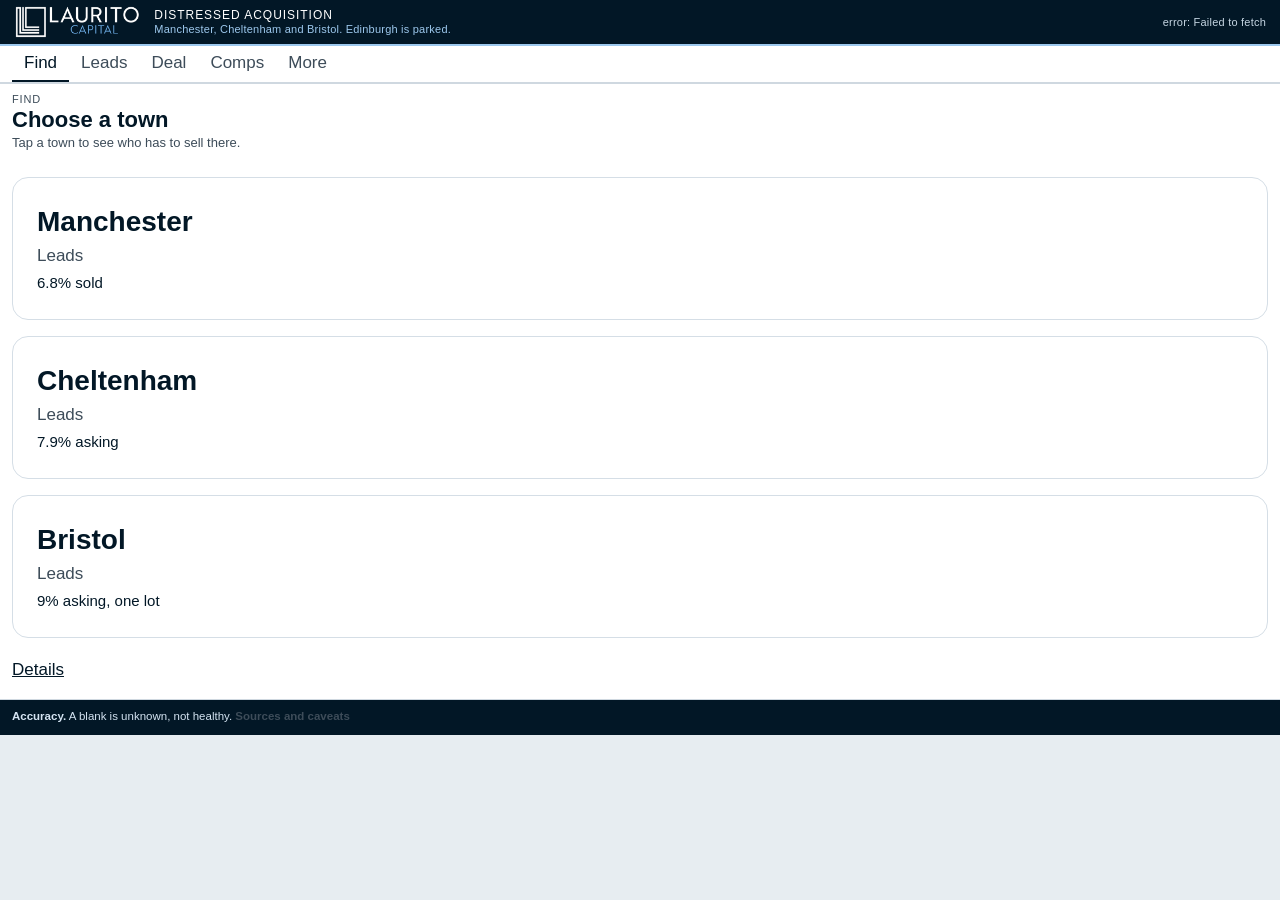
==== commit f5108e4f: "Publish the redesign and A/B/C asset grades (#6) * Restyle the book as an investment-committee memo " ====
--- a/index.html
+++ b/index.html
@@ -1,7 +1,7 @@
-<!DOCTYPE html><html lang="en"><head><meta charset="utf-8"><title>Laurito Capital — Distressed acquisition</title><link rel="icon" href="assets/laurito-mark.png"><link rel="preconnect" href="https://fonts.googleapis.com"><link rel="stylesheet" href="https://fonts.googleapis.com/css2?family=Outfit:wght@400;500;600;700&display=swap"><link rel="stylesheet" href="assets/laurito.css"><meta name="viewport" content="width=device-width,initial-scale=1">
+<!DOCTYPE html><html lang="en"><head><meta charset="utf-8"><title>Laurito Capital — Distressed acquisition</title><link rel="icon" href="assets/laurito-mark.png"><meta name="viewport" content="width=device-width,initial-scale=1">
 <style>
 :root{--bg:#f4f6f8;--card:#fff;--ink:#1a1f2b;--mut:#5b6472;--line:#e3e7ec;--acc:#0b5fff;--good:#1a9c5b;--bad:#d93b3b;--warn:#b26a00}
-*{box-sizing:border-box}body{margin:0;font:14px/1.45 Outfit,"Avenir Next","Century Gothic","Trebuchet MS",Segoe UI,sans-serif;color:var(--ink);background:var(--bg)}
+*{box-sizing:border-box}body{margin:0;font:13px/1.4 "Helvetica Neue",Helvetica,Arial,sans-serif;color:var(--ink);background:var(--bg)}
 header{background:#0f1a2e;color:#fff;padding:12px 24px;display:flex;flex-wrap:wrap;gap:12px;align-items:center;justify-content:space-between}
 header h1{font-size:18px;margin:0}#status{color:#aab6c8;font-size:12px}
 .steps{display:flex;gap:0;margin:14px 24px 0}.step{flex:1;padding:10px 14px;background:#e9edf2;color:var(--mut);border-right:2px solid #fff;cursor:pointer}.step:first-child{border-radius:8px 0 0 8px}.step:last-child{border-radius:0 8px 8px 0;border-right:0}
@@ -60,7 +60,7 @@
 #deal_body [id^="uw_"].dlf input,#deal_body .dlf input,#deal_body .dlf select,#uw_units input,#uw_units select{color:#1748b5}#uw_units td{min-width:80px}#uw_units th{white-space:normal}#uw_results .kpi b{overflow-wrap:anywhere}
 
 #subnav [data-v="sales"]{color:#176640;border:1px solid #7bad8c;background:#edf7f0}#sales_body .opgrid .card{min-width:0}#fw_body a{overflow-wrap:anywhere}
-</style></head><body>
+</style><link rel="stylesheet" href="assets/laurito.css"></head><body>
 <header><a class="lc-brand" href="#find"><img src="assets/laurito-lockup.png" alt="Laurito Capital"></a><div class="lc-product">Distressed acquisition<span>Manchester, Cheltenham and Bristol. Edinburgh is parked.</span></div><div id="status">connecting...</div></header>
 <div id="app">
 <nav id="nav2"><div class="mainnav"><button class="mainb" data-g="find">Find</button><button class="mainb" data-g="deal">Deal</button><button class="mainb" data-g="partners">Partners</button><button class="mainb" data-g="pipe">Pipeline</button></div><div id="subnav"></div></nav><nav class="ctl" style="display:none"><button class="btn sec" id="overview_tab">Overview</button><button class="btn sec" id="accom_tab">Accommodation (TA / DA)</button><button class="btn" id="assets_tab">Funnel</button><button class="btn sec" id="map_tab">Map</button><button class="btn sec" id="operators_tab">Operators</button><button class="btn sec" id="frameworks_tab">Frameworks</button><button class="btn sec" id="pipeline_tab">Pipeline</button><button class="btn sec" id="shortlist_tab">Shortlist</button><button class="btn sec" id="contracts_tab" style="display:none">Contracts to bid for</button><button class="btn sec" id="partners_tab" style="display:none">Partners &amp; returns</button></nav><div id="assets_view">
@@ -85,7 +85,7 @@
 
 <section id="st3" class="hidden"><div class="g2"><div class="card"><h2 id="h3what">Properties</h2><p class="lead" id="what_lead"></p><div class="ctl"><label><input type="checkbox" id="p_area" checked> this district only</label><button class="btn sec" id="back2">&larr; back to the funnel</button></div><div class="scroll"><table id="tprops"></table></div></div>
 <div class="card" id="odetail"></div></div></section>
-</main></div><div id="overview_view" class="hidden"><main><div class="ctl" style="margin:0"><b style="font-size:16px">Overview</b><span class="foot">mirrors the model: 1 sources, 2 build, 3-4 funnel, 5 deal flow</span><select id="ov_city"><option value="">All cities</option></select></div><div id="overview_body"><p class="foot">loading...</p></div></main></div><div id="accom_view" class="hidden"><main><div class="ctl" style="margin:0"><b style="font-size:16px">Accommodation: temporary accommodation (TA) and asylum dispersal (DA)</b><select id="ac_city"></select><span class="foot">Edinburgh parked.</span></div><div id="accom_body"></div></main></div><div id="map_view" class="hidden"><main><div class="ctl" style="margin:0"><b style="font-size:16px">Find: where the bargains are</b><select id="map_city"></select><select id="map_metric"><option value="deal" selected>Colour: area screen (no LHA)</option><option value="ppsqm">Sold £/sqm (all)</option><option value="flat_ppsqm">Sold £/sqm, flats</option><option value="house_ppsqm">Sold £/sqm, houses</option><option value="rent_psm">Rent £/sqm/yr, 2-bed (estimate)</option><option value="gy">Gross yield, 2-bed (estimate)</option><option value="ly">LHA yield, 2-bed</option><option value="dist">A and C landlords</option><option value="sales">Sales in 12 months</option><option value="a4_pct">HMO Article 4 share</option><option value="fz_pct">Flood zone 2/3 share</option><option value="bestop">Best manager (operators)</option><option value="ocod">Overseas-owned titles</option><option value="yield_med">Recent achieved yield (auction)</option><option value="imd_decile">Deprivation decile</option><option value="income_rate">Income-deprived people %</option><option value="lh_house_pct">Leasehold share of house sales</option></select><label><input type="checkbox" id="ml_a" checked> <span style="color:#0b5fff">&#9679;</span> sales</label><label><input type="checkbox" id="ml_b" checked> <span style="color:#777">&#9679;</span> other sales (company, repossession)</label><label><input type="checkbox" id="ml_lots" checked> <span style="color:#6a1b9a">&#9679;</span> auction lots</label><label><input type="checkbox" id="ml_dist" checked> <span style="color:#c62828">&#9679;</span> distressed / <span style="color:#b26a00">&#9679;</span> strained landlords' titles</label><label><input type="checkbox" id="ml_blk"> <span style="color:#1a9c5b">&#9675;</span> blocks of 5+ homes</label><label><input type="checkbox" id="ml_a4" checked> <span style="color:#d84315">&#9472;&#9472;</span> HMO Article 4 areas</label><label><input type="checkbox" id="ml_listed"> <span style="color:#333">&#9679;</span> listed buildings</label><label><input type="checkbox" id="ml_ocod"> <span style="color:#00897b">&#9679;</span> overseas-owned titles</label><label><input type="checkbox" id="ml_prov" checked> <span style="color:#7b1fa2">&#9679;</span> provider-owned property</label><label><input type="checkbox" id="ml_yc" checked> <span style="color:#f9a825">&#9679;</span> yield comps (auction rent + sold)</label></div><div id="map_legend" class="foot"></div><div id="map_hint" class="foot" style="margin:-4px 0 8px"></div><div class="mapgrid"><div id="map_canvas"></div><div class="card" id="map_side"></div></div></main></div><div id="rp_view" class="hidden"><main><div id="rp_body"><p>Loading RP / charity research...</p></div></main></div><div id="pscreen_view" class="hidden"><main><div id="ps_body"><p class="foot">loading...</p></div></main></div><div id="sales_view" class="hidden"><main><div id="sales_body"></div></main></div><div id="deal_view" class="hidden"><main><div id="deal_body"></div></main></div><div id="frameworks_view" class="hidden"><main><div class="ctl" style="margin:0"><b style="font-size:16px">Frameworks: how councils and government buy accommodation</b><select id="fw_reg"><option value="">All regions</option><option value="GM">Greater Manchester</option><option value="BRS">Bristol / West</option><option value="GLOS">Gloucestershire</option><option value="National">National</option></select><select id="fw_type"><option value="">All accommodation types</option></select><select id="fw_status"><option value="">Any status</option><option>Open to join</option><option>Forthcoming</option><option>Live (closed to new)</option><option>Closed</option></select><select id="fw_route"><option value="">Any route</option><option>Direct bid</option><option>Partner-led</option><option>Monitor</option></select></div><div id="fw_body"><p class="foot">loading...</p></div></main></div><div id="operators_view" class="hidden"><main><div class="ctl" style="margin:0"><b style="font-size:16px">Operators: who could lease and manage our homes</b><label>Min turnover £m <input id="op_to" type="number" value="20" style="width:70px;color:#0000ff;font-weight:700"></label><label>Min net assets £m <input id="op_na" type="number" value="5" style="width:70px;color:#0000ff;font-weight:700"></label><label>Match sectors in <select id="op_city"></select></label><select id="op_reg"><option value="">All areas</option><option value="GM">Greater Manchester</option><option value="BRS">Bristol / West</option><option value="GLOS">Gloucestershire</option></select><label><input type="checkbox" id="op_hide"> hide fails</label></div><div id="op_body"><p class="foot">loading...</p></div></main></div><div id="pipeline_view" class="hidden"><main><div class="ctl" style="margin:0"><b style="font-size:16px">Pipeline</b><span class="foot">A and C landlords in Manchester, Cheltenham and Bristol, plus anyone you have moved on. Change a stage on the card. If the database accepts it, the stage is shared. If not, it stays in this browser — export JSON to hand it on.</span><select id="pp_city"><option value="">All cities</option></select><select id="pp_lvl"><option value="ds">A and C</option><option value="d">A only</option></select></div><div id="pipe_body"></div></main></div><div id="shortlist_view" class="hidden"><main><div class="card" id="bestcard"><h2>Best leads (Manchester, Cheltenham, Bristol)</h2><p class="lead">A (live insolvency) and B (a specific lender or receiver sale) are listed before C (watchlist). Titles owned and LHA are not in the rank. Click a row for the deal card. <a href="https://app.nimbusmaps.co.uk/" target="_blank" rel="noopener">Open Nimbus</a></p><div class="scroll" style="max-height:420px"><table id="tbest"></table></div><p class="foot" id="best_note"></p></div></main></div><main id="contracts_view" class="hidden"><section class="card"><h2>Accommodation contracts to bid for</h2><p class="lead">Verified procurement notices and ongoing property-supply routes. A supply route is not an awarded contract or a guaranteed opportunity. Check the official notice before committing.</p><div class="ctl"><select id="c_city" aria-label="Contract city"><option value="">All target cities</option><option>Bristol</option><option>Manchester</option><option>Cheltenham</option><option>Edinburgh</option></select><select id="c_status" hidden><option value="actionable">Open notices and ongoing routes</option><option value="all" selected>All</option></select></div><p id="contract_coverage" class="foot"></p><div id="contract_cards" class="g2"></div><p class="foot">No automated submissions. Tender eligibility, planning/licensing, property standards, pricing, voids, maintenance and termination rights need checking. National or regional contracts are not necessarily available to a single-property landlord.</p></section></main><main id="partners_view" class="hidden"><section class="card"><h2>Top 10 agreement partners by region</h2><p class="lead">Outreach priority for a 5-30-unit opportunity, not ten approved tenants. Ranking favours evidenced property agreements, local fit and operating scale. A large organisation is not proof it has current appetite or a bankable lease covenant.</p><div class="ctl"><select id="partner_region" aria-label="Partner region"><option>Bristol / West of England</option><option>Manchester / Greater Manchester</option><option>Cheltenham / Gloucestershire</option><option>Edinburgh / Lothians</option></select><input type="checkbox" id="partner_direct" hidden></div><p class="foot" id="partners_coverage">Loading partner research...</p><div class="scroll"><table id="tpartners"></table></div><article class="card" id="partner_detail" style="margin-top:14px"><p>Select a partner to see the signing entity, agreement route, scale/financial evidence, risks and sources.</p></article></section><section class="card"><h2>Opportunity return check</h2><p class="lead">Enter a written landlord rent offer and your deal costs. Framework spend is not your rent; provider revenue is not a lease guarantee. Blank inputs produce no yield. Annual pre-tax income yields only, not IRR or a forecast of capital gains.</p><div class="g2" id="return_inputs"><label>Units <input id="ret_units" type="number" min="1" step="1" placeholder="5-30"></label><label>Agreed annual rent per unit £ <input id="ret_rent" type="number" min="0" step="100" placeholder="Written offer required"></label><label>Portfolio purchase price £ <input id="ret_price" type="number" min="0" step="1000"></label><label>Acquisition taxes and fees £ <input id="ret_fees" type="number" min="0" step="1000"></label><label>Works / compliance budget £ <input id="ret_works" type="number" min="0" step="1000"></label><label>Annual retained landlord costs £ <input id="ret_costs" type="number" min="0" step="100"></label><label>Annual repairs / capex reserve £ <input id="ret_reserve" type="number" min="0" step="100"></label><label>Rent loss / default stress % <input id="ret_loss" type="number" min="0" max="100" step="1"></label><label>Debt drawn £ <input id="ret_debt" type="number" min="0" step="1000"></label><label>Debt interest % <input id="ret_interest" type="number" min="0" step="0.1"></label><label>Annual principal repayments £ <input id="ret_principal" type="number" min="0" step="100"></label><label>Annual other financing fees £ <input id="ret_finance" type="number" min="0" step="100"></label></div><div id="return_result" class="legend" style="margin:16px 0 0">No partner-specific return is known until rent and acquisition costs are supplied.</div><p class="foot">All fields must be entered, including explicit zeroes. Include Scottish LBTT/ADS or English SDLT as applicable. A debt maturity balloon/refinancing is not modelled. Input values stay in this page and are not sent to the database.</p></section><section class="card"><h2>Before calling an agreement bankable</h2><ol><li>Confirm the legal signing entity and whether a group/council actually guarantees its rent. A nomination or care contract is not a landlord rent guarantee.</li><li>Get written acceptance of location, unit sizes, use, licensing/EPC standards, client cohort and the full 5-30-unit tranche.</li><li>Verify agreed base rent, reviews/caps, payment start, void cover, benefit-risk allocation, repairs, insurance and compliance responsibilities.</li><li>Read audited cash/liquidity, unrestricted reserves, debt/lease liabilities, regulator judgements and funding concentration, for the signing entity, not only its group.</li><li>Match lease duration and break clauses to commissioning/referral arrangements. Identify who pays during gaps and on early termination.</li><li>Require solicitor and lender review, security/guarantees where appropriate, stress tests and a viable alternative letting plan.</li></ol><a href="https://www.gov.uk/government/publications/focus-report-lease-based-provision-of-specialised-supported-housing" target="_blank" rel="noopener">Regulator: risks in lease-based specialised supported housing (England)</a></section></main></div>
+</main></div><div id="overview_view" class="hidden"><main><div class="ctl" style="margin:0"><b style="font-size:16px">Overview</b><span class="foot">mirrors the model: 1 sources, 2 build, 3-4 funnel, 5 deal flow</span><select id="ov_city"><option value="">All cities</option></select></div><div id="overview_body"><p class="foot">loading...</p></div></main></div><div id="accom_view" class="hidden"><main><div class="ctl" style="margin:0"><b style="font-size:16px">Accommodation: temporary accommodation (TA) and asylum dispersal (DA)</b><select id="ac_city"></select><span class="foot">Edinburgh parked.</span></div><div id="accom_body"></div></main></div><div id="map_view" class="hidden"><main><div class="ctl" style="margin:0"><b style="font-size:16px">Find: where the bargains are</b><select id="map_city"></select><select id="map_metric"><option value="deal" selected>Colour: area screen (no LHA)</option><option value="ppsqm">Sold £/sqm (all)</option><option value="flat_ppsqm">Sold £/sqm, flats</option><option value="house_ppsqm">Sold £/sqm, houses</option><option value="rent_psm">Rent £/sqm/yr, 2-bed (estimate)</option><option value="gy">Gross yield, 2-bed (estimate)</option><option value="ly">LHA yield, 2-bed</option><option value="dist">A and C landlords</option><option value="sales">Sales in 12 months</option><option value="a4_pct">HMO Article 4 share</option><option value="fz_pct">Flood zone 2/3 share</option><option value="bestop">Best manager (operators)</option><option value="ocod">Overseas-owned titles</option><option value="yield_med">Recent achieved yield (auction)</option><option value="imd_decile">Deprivation decile</option><option value="income_rate">Income-deprived people %</option><option value="lh_house_pct">Leasehold share of house sales</option></select><label><input type="checkbox" id="ml_a" checked> <span style="color:#0b5fff">&#9679;</span> sales</label><label><input type="checkbox" id="ml_b" checked> <span style="color:#777">&#9679;</span> other sales (company, repossession)</label><label><input type="checkbox" id="ml_lots" checked> <span style="color:#6a1b9a">&#9679;</span> auction lots</label><label><input type="checkbox" id="ml_dist" checked> <span style="color:#c62828">&#9679;</span> distressed / <span style="color:#b26a00">&#9679;</span> strained landlords' titles</label><label><input type="checkbox" id="ml_blk"> <span style="color:#1a9c5b">&#9675;</span> blocks of 5+ homes</label><label><input type="checkbox" id="ml_a4" checked> <span style="color:#d84315">&#9472;&#9472;</span> HMO Article 4 areas</label><label><input type="checkbox" id="ml_listed"> <span style="color:#333">&#9679;</span> listed buildings</label><label><input type="checkbox" id="ml_ocod"> <span style="color:#00897b">&#9679;</span> overseas-owned titles</label><label><input type="checkbox" id="ml_prov" checked> <span style="color:#7b1fa2">&#9679;</span> provider-owned property</label><label><input type="checkbox" id="ml_yc" checked> <span style="color:#f9a825">&#9679;</span> yield comps (auction rent + sold)</label></div><div id="map_legend" class="foot"></div><div id="asset_grade_legend"></div><div id="map_hint" class="foot" style="margin:-4px 0 8px"></div><div class="mapgrid"><div id="map_canvas"></div><div class="card" id="map_side"></div></div></main></div><div id="rp_view" class="hidden"><main><div id="rp_body"><p>Loading RP / charity research...</p></div></main></div><div id="pscreen_view" class="hidden"><main><div id="ps_body"><p class="foot">loading...</p></div></main></div><div id="sales_view" class="hidden"><main><div id="sales_body"></div></main></div><div id="deal_view" class="hidden"><main><div id="deal_body"></div></main></div><div id="frameworks_view" class="hidden"><main><div class="ctl" style="margin:0"><b style="font-size:16px">Frameworks: how councils and government buy accommodation</b><select id="fw_reg"><option value="">All regions</option><option value="GM">Greater Manchester</option><option value="BRS">Bristol / West</option><option value="GLOS">Gloucestershire</option><option value="National">National</option></select><select id="fw_type"><option value="">All accommodation types</option></select><select id="fw_status"><option value="">Any status</option><option>Open to join</option><option>Forthcoming</option><option>Live (closed to new)</option><option>Closed</option></select><select id="fw_route"><option value="">Any route</option><option>Direct bid</option><option>Partner-led</option><option>Monitor</option></select></div><div id="fw_body"><p class="foot">loading...</p></div></main></div><div id="operators_view" class="hidden"><main><div class="ctl" style="margin:0"><b style="font-size:16px">Operators: who could lease and manage our homes</b><label>Min turnover £m <input id="op_to" type="number" value="20" style="width:70px;color:#0000ff;font-weight:700"></label><label>Min net assets £m <input id="op_na" type="number" value="5" style="width:70px;color:#0000ff;font-weight:700"></label><label>Match sectors in <select id="op_city"></select></label><select id="op_reg"><option value="">All areas</option><option value="GM">Greater Manchester</option><option value="BRS">Bristol / West</option><option value="GLOS">Gloucestershire</option></select><label><input type="checkbox" id="op_hide"> hide fails</label></div><div id="op_body"><p class="foot">loading...</p></div></main></div><div id="pipeline_view" class="hidden"><main><div class="ctl" style="margin:0"><b style="font-size:16px">Pipeline</b><span class="foot">A and C landlords in Manchester, Cheltenham and Bristol, plus anyone you have moved on. Change a stage on the card. If the database accepts it, the stage is shared. If not, it stays in this browser — export JSON to hand it on.</span><select id="pp_city"><option value="">All cities</option></select><select id="pp_lvl"><option value="ds">A and C</option><option value="d">A only</option></select></div><div id="pipe_body"></div></main></div><div id="shortlist_view" class="hidden"><main><div class="card" id="bestcard"><h2>Best leads (Manchester, Cheltenham, Bristol)</h2><p class="lead">A (live insolvency) and B (a specific lender or receiver sale) are listed before C (watchlist). Titles owned and LHA are not in the rank. Click a row for the deal card. <a href="https://app.nimbusmaps.co.uk/" target="_blank" rel="noopener">Open Nimbus</a></p><div class="scroll" style="max-height:420px"><table id="tbest"></table></div><p class="foot" id="best_note"></p></div></main></div><main id="contracts_view" class="hidden"><section class="card"><h2>Accommodation contracts to bid for</h2><p class="lead">Verified procurement notices and ongoing property-supply routes. A supply route is not an awarded contract or a guaranteed opportunity. Check the official notice before committing.</p><div class="ctl"><select id="c_city" aria-label="Contract city"><option value="">All target cities</option><option>Bristol</option><option>Manchester</option><option>Cheltenham</option><option>Edinburgh</option></select><select id="c_status" hidden><option value="actionable">Open notices and ongoing routes</option><option value="all" selected>All</option></select></div><p id="contract_coverage" class="foot"></p><div id="contract_cards" class="g2"></div><p class="foot">No automated submissions. Tender eligibility, planning/licensing, property standards, pricing, voids, maintenance and termination rights need checking. National or regional contracts are not necessarily available to a single-property landlord.</p></section></main><main id="partners_view" class="hidden"><section class="card"><h2>Top 10 agreement partners by region</h2><p class="lead">Outreach priority for a 5-30-unit opportunity, not ten approved tenants. Ranking favours evidenced property agreements, local fit and operating scale. A large organisation is not proof it has current appetite or a bankable lease covenant.</p><div class="ctl"><select id="partner_region" aria-label="Partner region"><option>Bristol / West of England</option><option>Manchester / Greater Manchester</option><option>Cheltenham / Gloucestershire</option><option>Edinburgh / Lothians</option></select><input type="checkbox" id="partner_direct" hidden></div><p class="foot" id="partners_coverage">Loading partner research...</p><div class="scroll"><table id="tpartners"></table></div><article class="card" id="partner_detail" style="margin-top:14px"><p>Select a partner to see the signing entity, agreement route, scale/financial evidence, risks and sources.</p></article></section><section class="card"><h2>Opportunity return check</h2><p class="lead">Enter a written landlord rent offer and your deal costs. Framework spend is not your rent; provider revenue is not a lease guarantee. Blank inputs produce no yield. Annual pre-tax income yields only, not IRR or a forecast of capital gains.</p><div class="g2" id="return_inputs"><label>Units <input id="ret_units" type="number" min="1" step="1" placeholder="5-30"></label><label>Agreed annual rent per unit £ <input id="ret_rent" type="number" min="0" step="100" placeholder="Written offer required"></label><label>Portfolio purchase price £ <input id="ret_price" type="number" min="0" step="1000"></label><label>Acquisition taxes and fees £ <input id="ret_fees" type="number" min="0" step="1000"></label><label>Works / compliance budget £ <input id="ret_works" type="number" min="0" step="1000"></label><label>Annual retained landlord costs £ <input id="ret_costs" type="number" min="0" step="100"></label><label>Annual repairs / capex reserve £ <input id="ret_reserve" type="number" min="0" step="100"></label><label>Rent loss / default stress % <input id="ret_loss" type="number" min="0" max="100" step="1"></label><label>Debt drawn £ <input id="ret_debt" type="number" min="0" step="1000"></label><label>Debt interest % <input id="ret_interest" type="number" min="0" step="0.1"></label><label>Annual principal repayments £ <input id="ret_principal" type="number" min="0" step="100"></label><label>Annual other financing fees £ <input id="ret_finance" type="number" min="0" step="100"></label></div><div id="return_result" class="legend" style="margin:16px 0 0">No partner-specific return is known until rent and acquisition costs are supplied.</div><p class="foot">All fields must be entered, including explicit zeroes. Include Scottish LBTT/ADS or English SDLT as applicable. A debt maturity balloon/refinancing is not modelled. Input values stay in this page and are not sent to the database.</p></section><section class="card"><h2>Before calling an agreement bankable</h2><ol><li>Confirm the legal signing entity and whether a group/council actually guarantees its rent. A nomination or care contract is not a landlord rent guarantee.</li><li>Get written acceptance of location, unit sizes, use, licensing/EPC standards, client cohort and the full 5-30-unit tranche.</li><li>Verify agreed base rent, reviews/caps, payment start, void cover, benefit-risk allocation, repairs, insurance and compliance responsibilities.</li><li>Read audited cash/liquidity, unrestricted reserves, debt/lease liabilities, regulator judgements and funding concentration, for the signing entity, not only its group.</li><li>Match lease duration and break clauses to commissioning/referral arrangements. Identify who pays during gaps and on early termination.</li><li>Require solicitor and lender review, security/guarantees where appropriate, stress tests and a viable alternative letting plan.</li></ol><a href="https://www.gov.uk/government/publications/focus-report-lease-based-provision-of-specialised-supported-housing" target="_blank" rel="noopener">Regulator: risks in lease-based specialised supported housing (England)</a></section></main></div>
 <script>
 const SUPA_URL='https://kkdfprhrgxbkydqeifgz.supabase.co', SUPA_KEY='eyJhbGciOiJIUzI1NiIsInR5cCI6IkpXVCJ9.eyJpc3MiOiJzdXBhYmFzZSIsInJlZiI6ImtrZGZwcmhyZ3hia3lkcWVpZmd6Iiwicm9sZSI6ImFub24iLCJpYXQiOjE3OTE3OTgzMDEsImV4cCI6MjEwNzM3NDMwMX0.dd32w-wmLe1vlwzPwZsTpoGra3cFghE2bb5LGorJjJM';
 const LS={get:k=>{try{return localStorage.getItem(k)}catch(e){return null}},set:(k,v)=>{try{localStorage.setItem(k,v)}catch(e){}},rm:k=>{try{localStorage.removeItem(k)}catch(e){}}};
@@ -576,8 +576,8 @@
  const lsl=L.layerGroup();(data.listed||[]).forEach(l=>{const m=L.circleMarker(l.ll,{renderer:rend,radius:3,weight:1,color:'#333',fillColor:'#333',fillOpacity:0.8});m.bindPopup('<b>'+esc(l.n)+'</b><br>Listed building'+(l.g?', grade '+esc(l.g):'')+'<br><a href="https://historicengland.org.uk/listing/the-list/list-entry/'+esc(l.r)+'" target="_blank" rel="noopener">Historic England entry</a>');lsl.addLayer(m)});MP.layers.listed=lsl;
  const ocl=L.layerGroup();(data.ocod||[]).forEach((x,i)=>{const m=L.circleMarker(jit(x.ll,i+11),{renderer:rend,radius:5,weight:2,color:'#00897b',fillColor:'#00897b',fillOpacity:0.35});m.bindPopup('<b>'+esc(x.a)+'</b><br>Owner: <b>'+esc(x.o)+'</b> ('+esc(x.cty)+')<br>Title '+esc(x.t)+' · '+esc(x.ten)+(x.pp?' · paid £'+fmt(+x.pp):'')+(x.d?' · since '+esc(x.d):'')+'<br><span class="foot">Land Registry overseas companies file (OCOD), Oct 2026</span>');ocl.addLayer(m)});MP.layers.ocod=ocl;
  const ycl=L.layerGroup();(data.ycomps||[]).forEach((y,i)=>{if(!y.ll)return;const m=L.circleMarker(jit(y.ll,i+5),{renderer:rend,radius:7,weight:2,color:'#f9a825',fillColor:'#f9a825',fillOpacity:0.7});m.bindPopup(mYieldPop(y));ycl.addLayer(m)});MP.layers.ycomps=ycl;delete MP.layers.prov;presMapLayer(city).then(g=>{if(MP.city!==city)return;MP.layers.prov=g;mLayers()});
- const lt=L.layerGroup();for(const oldL of data.lots){const l=sfLot(oldL);const sl=sellerOf(l);const inactive=/sold|withdrawn/i.test(l.sale_status||'');const m=L.circleMarker(l.ll,{radius:8,weight:2,color:inactive?'#8993a0':'#6a1b9a',fillColor:inactive?'#c9ced6':sl.k==='c'?'#6a1b9a':'#fff',fillOpacity:inactive?0.3:0.85});m.bindPopup(sfLotBadge(l)+'<br><b>'+esc(l.address)+'</b><br>'+esc(l.type||'')+' · '+esc(l.units||'')+'<br>Guide '+esc(l.guide||'-')+' · '+esc(l.auctioneer||'')+' '+esc(l.auction_date||'')+'<br>Seller: <b>'+esc(sl.label)+'</b>'+(l.url?'<br><a href="'+esc(l.url)+'" target="_blank" rel="noopener">auction listing</a>':'')+uwLink(uwLotSeed(l)));lt.addLayer(m)}MP.layers.lots=lt;
- const bl=L.layerGroup();try{const bs=await loadBuildings(city);bs.forEach((b,i)=>{const ll=MP.pcIndex[b.postcode];if(!ll)return;const m=L.circleMarker(jit(ll,i+7),{renderer:rend,radius:Math.min(9,3+Math.sqrt(b.homes)/2),weight:1.5,color:'#1a9c5b',fillColor:'#1a9c5b',fillOpacity:0.15});m.bindPopup(()=>'<b>'+esc(tcase(b.address))+'</b>, '+esc(b.postcode)+'<br>'+b.homes+' homes · '+(b.subc_prs||0)+' sub-C private rentals · '+(b.cannot_reach_c||0)+' cannot reach C<br>'+((b.company_freeholds||[])[0]?'Freeholder: '+esc(b.company_freeholds[0].owner):'')+((b.landlord_register_owners||[]).length?'Landlord Register: '+esc(b.landlord_register_owners.join(' / ')):'')+(b.median_sale_24m?'<br>Median sale 24m £'+fmt(b.median_sale_24m)+' ('+b.sales_24m+')':'')+uwLink({city,name:b.address,pc:b.postcode,units:b.homes,prefill_note:'Unit count is from EPC-matched records, not a verified sale pack. Confirm the legal asset, dwelling count, bed mix, price and lease offer.'}));bl.addLayer(m)})}catch(e){}MP.layers.blocks=bl;
+ const lt=L.layerGroup();for(const oldL of data.lots){const l=sfLot(oldL);const sl=sellerOf(l);const inactive=/sold|withdrawn/i.test(l.sale_status||'');const gBand=inactive?'':(typeof lcAssetGrade==='function'?lcAssetGrade.lot(l):(sl.k==='c'?'B':''));const gCol=inactive?'#8993a0':(typeof lcAssetGrade==='function'?lcAssetGrade.color(gBand):(sl.k==='c'?'#6a1b9a':'#5b6472'));const m=L.circleMarker(l.ll,{radius:8,weight:2,color:gCol,fillColor:inactive?'#c9ced6':gCol,fillOpacity:inactive?0.3:0.85});m.bindPopup(sfLotBadge(l)+'<br><b>'+esc(l.address)+'</b><br>'+esc(l.type||'')+' · '+esc(l.units||'')+'<br>Guide '+esc(l.guide||'-')+' · '+esc(l.auctioneer||'')+' '+esc(l.auction_date||'')+'<br>Seller: <b>'+esc(sl.label)+'</b>'+(l.url?'<br><a href="'+esc(l.url)+'" target="_blank" rel="noopener">auction listing</a>':'')+uwLink(uwLotSeed(l)));lt.addLayer(m)}MP.layers.lots=lt;
+ const bl=L.layerGroup();try{const bs=await loadBuildings(city);bs.forEach((b,i)=>{const ll=MP.pcIndex[b.postcode];if(!ll)return;const gBand=typeof lcAssetGrade==='function'?lcAssetGrade.building(b):'';const gCol=typeof lcAssetGrade==='function'?lcAssetGrade.color(gBand):'#5b6472';const m=L.circleMarker(jit(ll,i+7),{renderer:rend,radius:Math.min(9,3+Math.sqrt(b.homes)/2),weight:1.5,color:gCol,fillColor:gCol,fillOpacity:gBand?0.75:0.2});m.bindPopup(()=>'<b>'+esc(tcase(b.address))+'</b>, '+esc(b.postcode)+' · '+(typeof lcAssetGrade==='function'?lcAssetGrade.label(gBand):'Ungraded')+'<br>'+b.homes+' homes · '+(b.subc_prs||0)+' sub-C private rentals · '+(b.cannot_reach_c||0)+' cannot reach C<br>'+((b.company_freeholds||[])[0]?'Freeholder: '+esc(b.company_freeholds[0].owner):'')+((b.landlord_register_owners||[]).length?'Landlord Register: '+esc(b.landlord_register_owners.join(' / ')):'')+(b.median_sale_24m?'<br>Median sale 24m £'+fmt(b.median_sale_24m)+' ('+b.sales_24m+')':'')+uwLink({city,name:b.address,pc:b.postcode,units:b.homes,prefill_note:'Unit count is from EPC-matched records, not a verified sale pack. Confirm the legal asset, dwelling count, bed mix, price and lease offer.'}));bl.addLayer(m)})}catch(e){}MP.layers.blocks=bl;
  MP.dist=null;mDistress().then(dd=>{const dl=L.layerGroup();dd.pts.forEach((x,i)=>{const m=L.circleMarker(jit(x.ll,i+3),{radius:6,weight:2,color:x.lv==='d'?'#c62828':'#b26a00',fillColor:x.lv==='d'?'#c62828':'#b26a00',fillOpacity:0.6});m.bindPopup('<b>'+esc(x.t.address)+'</b><br>Owner: <b>'+esc(x.o.name)+'</b> '+lvlTag(x.lv)+'<br>'+(x.t.price_paid?'Paid £'+fmt(+x.t.price_paid)+' ':'')+(x.t.date_added?'(owner since '+esc(x.t.date_added)+')':'')+'<br><a href="#" data-ok="'+esc(x.o.owner_key)+'">open landlord &rarr;</a>');m.on('popupopen',e=>{const a=e.popup.getElement().querySelector('a[data-ok]');if(a)a.onclick=ev=>{ev.preventDefault();cur.area=null;pickOwner(D.ownersByKey[a.dataset.ok])}});dl.addLayer(m)});MP.layers.dist=dl;mLayers();mRecolor();if(MP.sel)mPanel(MP.sel)});
  mLayers();mRecolor();$('#map_side').innerHTML='<h3 style="margin:0 0 6px">'+CITYLBL(city)+'</h3><p class="foot">Click a coloured area (postcode sector) for sold and rent £/sqm and its sales comps. Click any pin for the deal.</p>'+mCityPanel()}
 function mLayers(){const z=MP.map?MP.map.getZoom():0,near=z>=14;for(const [k,id] of [['salesA','ml_a'],['salesB','ml_b'],['lots','ml_lots'],['dist','ml_dist'],['blocks','ml_blk'],['a4','ml_a4'],['listed','ml_listed'],['ocod','ml_ocod'],['ycomps','ml_yc'],['prov','ml_prov']]){const L1=MP.layers[k];if(!L1)continue;if($('#'+id)&&$('#'+id).checked&&(near||k==='lots'||k==='a4'||k==='ycomps'||k==='prov'))L1.addTo(MP.map);else MP.map.removeLayer(L1)}const h=$('#map_hint');if(h)h.textContent=near?'':'Zoom in (or click an area) to see sales, landlord and block pins.'}
@@ -594,7 +594,7 @@
 function mPanel(s){const st=secStats(s);const d=MP.data[MP.city];const comps=d.comps.filter(c=>secOf(c.pc)===s);const f=METRICS;
  const kv=(k,v,src)=>'<dt>'+k+'</dt><dd class="src" data-s="'+src+'">'+v+'</dd>';
  const rentRows=['b1','b2','b3'].map(b=>{const x=st.rent[b];return '<tr><td class="l">'+BEDS[b]+'</td><td>'+(x.sqm?x.sqm+' <span class="foot">('+x.n+')</span>':'-')+'</td><td>'+(x.rent_m?'£'+fmt(x.rent_m):'-')+'</td><td><b>'+(x.rent_psm?'£'+fmt(x.rent_psm):'-')+'</b></td><td>'+(x.lha_m?'£'+fmt(x.lha_m):'-')+'</td><td>'+(x.lha_psm?'£'+fmt(x.lha_psm):'-')+'</td></tr>'}).join('');
- const dd=MP.dist&&MP.dist.bySec[s];const dOwners=dd?[...dd.d,...dd.s].map(k=>D.ownersByKey[k]).filter(Boolean):[];
+ const dd=MP.dist&&MP.dist.bySec[s];const dOwners=dd?[...dd.d,...dd.s].map(k=>D.ownersByKey[k]).filter(Boolean).sort((a,b)=>(typeof lcAssetGrade==='function'?lcAssetGrade.rank(lcAssetGrade.owner(a))-lcAssetGrade.rank(lcAssetGrade.owner(b)):0)||String(a.name||'').localeCompare(String(b.name||''))):[];
  $('#map_side').innerHTML='<div style="display:flex;justify-content:space-between;gap:8px;align-items:baseline"><h3 style="margin:0">'+esc(s)+' <span class="foot">'+CITYLBL(MP.city)+'</span></h3><a href="#" id="mp_funnel">open in funnel &rarr;</a></div>'+
  '<dl class="kv">'+kv('Sold £/sqm (all, 12m)',st.ppsqm?'£'+fmt(st.ppsqm)+' <span class="foot">('+st.ppsqm_n+' sized sales)</span>':'<span class="foot">fewer than 3 sized sales</span>','ppsqm')+kv('Flats / houses £/sqm',(st.flat_ppsqm?'£'+fmt(st.flat_ppsqm):'-')+' / '+(st.house_ppsqm?'£'+fmt(st.house_ppsqm):'-'),'ppsqm')+kv('2-bed flat, median sold',st.flat2?'£'+fmt(st.flat2)+' <span class="foot">('+st.flat2_n+')</span>':'-','flat2')+kv('Sales (12m)',fmt(st.sales||0)+' standard, '+fmt(st.sales_b||0)+' other','sales')+kv('Gross yield, 2-bed (est.)',st.gy?(st.gy*100).toFixed(1)+'%':'-','gy')+kv('LHA yield, 2-bed',st.ly?(st.ly*100).toFixed(1)+'%':'-','ly')+kv('Distressed / strained landlords',st.dl+' / '+st.sl,'dist')+kv('HMO Article 4 area',st.a4_pct==null?'-':st.a4_pct+'% of postcodes'+(st.a4_pct?' <span class="foot">('+esc([...new Set(Object.entries(d.flags||{}).filter(([pc,f])=>secOf(pc)===s&&f.a4).map(([pc,f])=>f.a4))].join(', '))+')</span>':''),'a4')+kv('Flood zone 2 or 3',st.fz_pct==null?'-':st.fz_pct+'% of postcodes','fz')+kv('Conservation area',st.ca_pct==null?'-':st.ca_pct+'% of postcodes','ca')+kv('Overseas-owned titles',fmt(st.ocod||0),'ocod')+'</dl>'+
  '<h4>Recent achieved yields (auction lots with rent and sold price)</h4>'+mYieldBlock(s,st,d)+
@@ -603,7 +603,7 @@
  '<p class="foot"><b>Sector-level:</b> prices, £/sqm, sales, sizes, yields from auction comps, deprivation, leasehold share, constraints, landlords. <b>City-level only</b> (no smaller official figure exists): ONS rents, LHA (rental market area), TA and asylum counts, council spend, contractor and council lease terms.</p>'+
  '<div id="mp_ops"></div><h4>Rent per sqm</h4><table class="mt"><thead><tr><th class="l">Size</th><th>Typical sqm</th><th>Rent £/m</th><th>Rent £/sqm/yr</th><th>LHA £/m</th><th>LHA £/sqm/yr</th></tr></thead><tbody>'+rentRows+'</tbody></table><p class="foot">Rent = ONS city-wide average for that size; typical sqm = median floor area of homes that size in this sector (energy certificates). No official rents exist below council level, so this varies by home size, not by street. Check a real asking rent below.</p>'+
  '<div class="ctl" style="margin:6px 0"><input id="mp_rent" type="number" placeholder="asking rent £/month" style="width:150px"><input id="mp_sqm" type="number" placeholder="sqm" style="width:70px" value="'+(st.rent.b2.sqm||'')+'"><span id="mp_calc" class="foot"></span></div>'+
- (dOwners.length?'<h4>Distressed / strained landlords here</h4>'+dOwners.map(o=>'<div class="mo" data-k="'+esc(o.owner_key)+'">'+lvlTag(o.A.level)+' <b>'+esc(o.name)+'</b> <span class="foot">'+o.titles+' titles</span></div>').join(''):'')+
+ (function(){const rows=[].concat(dOwners.map(o=>({grade:typeof lcAssetGrade==='function'?lcAssetGrade.owner(o):'',html:'<div class="mo" data-k="'+esc(o.owner_key)+'">'+(typeof lcAssetGrade==='function'?'<span class="lvl '+(lcAssetGrade.owner(o)==='A'?'d':lcAssetGrade.owner(o)==='C'?'s':'x')+'">'+esc(lcAssetGrade.owner(o)||'–')+'</span> ':lvlTag(o.A.level))+' <b>'+esc(o.name)+'</b> <span class="foot">'+o.titles+' titles</span></div>'})),(d.lots||[]).filter(l=>secOf(l.postcode)===s).map(l=>{const g=typeof lcAssetGrade==='function'?lcAssetGrade.lot(l):'';return {grade:g,html:'<div class="mo"><span class="lvl '+(g==='B'?'b':'x')+'">'+esc(g||'–')+'</span> <b>'+esc(l.address||'')+'</b> <span class="foot">this asset</span></div>'}}));if(typeof lcAssetGrade==='function')rows.sort((a,b)=>lcAssetGrade.rank(a.grade)-lcAssetGrade.rank(b.grade));return rows.length?'<h4>Assets here</h4>'+rows.map(r=>r.html).join(''):''})()+
  '<h4>Sales comps ('+comps.length+')</h4><div class="ctl" style="margin:0 0 6px"><select id="mp_t"><option value="">All types</option><option value="F">Flats</option><option value="H">Houses</option></select><select id="mp_r"><option value="">Any size</option><option value="2">1-bed (2 rooms)</option><option value="3">2-bed (3 rooms)</option><option value="4">3-bed (4 rooms)</option></select><label><input type="checkbox" id="mp_b" checked> incl. other sales (B)</label></div><div class="scroll" style="max-height:340px"><table class="mt" id="mp_comps"></table></div>';
  const cmp=()=>{const t=$('#mp_t').value,r=$('#mp_r').value,b=$('#mp_b').checked;const rows=comps.filter(c=>(!t||(t==='F'?c.t==='F':'TSD'.includes(c.t)))&&(!r||String(c.r)===r)&&(b||c.c==='A')).sort((x,y)=>y.d.localeCompare(x.d));
   $('#mp_comps').innerHTML='<thead><tr><th class="l">Date</th><th class="l">Address</th><th>Type</th><th>sqm</th><th>Price</th><th>£/sqm</th></tr></thead><tbody>'+rows.map((c,i)=>'<tr data-i="'+i+'"><td class="l">'+c.d.slice(8,10)+'/'+c.d.slice(5,7)+'/'+c.d.slice(2,4)+'</td><td class="l"><div class="why" style="max-width:150px">'+esc(c.a)+'</div></td><td>'+(PTYPE[c.t]||c.t)+(c.c==='B'?' <span class="tag a">B</span>':'')+'</td><td>'+(c.fa||'-')+'</td><td>£'+fmt(c.p)+'</td><td>'+(c.ps?'£'+fmt(c.ps):'-')+'</td></tr>').join('')+'</tbody>';
@@ -1104,7 +1104,7 @@
 async function sfLoad(){if(SALE_FEED)return SALE_FEED;const r=await fetch('property_status.json?v='+Date.now());if(!r.ok)throw Error('Property status data unavailable');SALE_FEED=await r.json();if(typeof LOTS!=='undefined')LOTS=LOTS.map(sfLot);return SALE_FEED}
 function sfSeed(p){return {name:p.address,completionMonth:0,pc:p.postcode||'',city:['Manchester','Cheltenham','City Of Bristol'].includes(p.city)?p.city:'Other',units:p.site_scope==='single_site'?(sfSiteHomes(p)||0):(p.site_scope==='single_home'?1:0),price:p.price_input_gbp??p.asking_price_gbp??0,source_url:p.url||'',prefill_note:'Acquisition assumes completion at month 0 and rent from month 1; edit actual timing. Sale status '+p.status+'; checked '+p.checked_at+'. Listing price is not an agreed purchase price. '+sfSiteLabel(p)+'. '+String(p.units||'')+'. Review the listing notes and confirm unit and bed mix, current availability and actual institutional-tenant rent. Existing passing rent is not a new lease offer. '+(p.price_input_note||'')}}
 async function salesStart(){const b=$('#sales_body');if(!b)return;b.innerHTML='<p>Checking sale-status research...</p>';try{await sfLoad();try{await auLoad()}catch(e){AUCTION_SOURCES={sources:[],error:e.message}}sfRender()}catch(e){b.innerHTML='<div class="card"><p>'+esc(e.message)+'</p><p>No availability inferred from old auction dates.</p></div>'}}
-function sfRender(){const b=$('#sales_body'),all=SALE_FEED.properties;const rows=all.filter(p=>(!SALE_FILTER.city||p.city===SALE_FILTER.city)&&(!SALE_FILTER.source||p.source_id===SALE_FILTER.source)&&(!SALE_FILTER.auctionOnly||p.source_kind==='auction')&&(!SALE_FILTER.siteOnly||sfMultiHomeSite(p))&&(SALE_FILTER.status!=='live'||sfIsLive(p))&&(!SALE_FILTER.size||(sfFits(p)))&&(!SALE_FILTER.q||JSON.stringify(p).toLowerCase().includes(SALE_FILTER.q))).sort((a,b)=>(['Manchester','Cheltenham','City Of Bristol'].includes(b.city)-['Manchester','Cheltenham','City Of Bristol'].includes(a.city))||(sfIsLive(b)-sfIsLive(a))||(a.address||'').localeCompare(b.address||''));const live=all.filter(sfIsLive);const liveAuctions=live.filter(p=>p.source_kind==='auction'),liveSites=liveAuctions.filter(sfMultiHomeSite),liveFit=liveSites.filter(sfFits);
+function sfRender(){const b=$('#sales_body'),all=SALE_FEED.properties;const rows=all.filter(p=>(!SALE_FILTER.city||p.city===SALE_FILTER.city)&&(!SALE_FILTER.source||p.source_id===SALE_FILTER.source)&&(!SALE_FILTER.auctionOnly||p.source_kind==='auction')&&(!SALE_FILTER.siteOnly||sfMultiHomeSite(p))&&(SALE_FILTER.status!=='live'||sfIsLive(p))&&(!SALE_FILTER.size||(sfFits(p)))&&(!SALE_FILTER.q||JSON.stringify(p).toLowerCase().includes(SALE_FILTER.q))).sort((a,b)=>((typeof lcAssetGrade==='function'?lcAssetGrade.rank(lcAssetGrade.lot(a))-lcAssetGrade.rank(lcAssetGrade.lot(b)):0))||(['Manchester','Cheltenham','City Of Bristol'].includes(b.city)-['Manchester','Cheltenham','City Of Bristol'].includes(a.city))||(sfIsLive(b)-sfIsLive(a))||(a.address||'').localeCompare(b.address||''));const live=all.filter(sfIsLive);const liveAuctions=live.filter(p=>p.source_kind==='auction'),liveSites=liveAuctions.filter(sfMultiHomeSite),liveFit=liveSites.filter(sfFits);
  b.innerHTML='<div class="card"><h2>For sale: multi-home sites</h2><p class="lead">A navy bar means the official agent or auctioneer page advertised the property for sale when checked. It is not an assurance that it remains unsold. <b>Call the agent before spending money.</b> Sold, withdrawn and unresolved old auctions are excluded from the default view.</p><p class="foot">Snapshot checked '+esc(SALE_FEED.updated)+'. Not a real-time portal feed. On reload, the live label expires after 48 hours or a scheduled auction date passes; a same-day auction is marked outcome unconfirmed. Exact dates may be unresolved where the official page contradicts itself. '+esc(SALE_FEED.coverage_note||'')+'</p><div class="kpis"><div class="kpi"><small>Advertised auction lots</small><b>'+liveAuctions.length+'</b></div><div class="kpi"><small>Multi-home auction sites</small><b>'+liveSites.length+'</b></div><div class="kpi"><small>Target-city multi-home auction sites</small><b>'+liveSites.filter(p=>['Manchester','Cheltenham','City Of Bristol'].includes(p.city)).length+'</b></div><div class="kpi"><small>Sold / withdrawn</small><b>'+all.filter(p=>/sold|withdrawn/i.test(sfState(p))).length+'</b></div></div></div>'+
 auCoverageHTML(all)+'<div class="card" style="border-left:4px solid #a36418"><details><summary style="cursor:pointer;font-weight:600">Availability and site-count checks</summary><ul><li><b>20 Lansdown Place, Cheltenham:</b> Allsop now says Sold Prior. It is not a live opportunity.</li><li><b>82 Sumner Road:</b> withdrawn. <b>51 St Andrews Road South:</b> sold prior.</li><li><b>Brighton / Fulham Savills blocks:</b> current pages invite offers by noon 5 November; displayed auction is 24 November, not the old 20 October date.</li><li><b>Bolton Waterside:</b> consented development land, not 12 existing homes; old auction result does not prove current availability.</li></ul><p class="foot">Switch to all checked statuses for source evidence. 379 Bath Road, Bristol is newly verified as a two-home auction site, not seven homes from its bedroom total. No advertised 5–30-home auction site in Bristol or Cheltenham was verified in this sample; that is not evidence that none exists.</p></details></div>'+
 '<div class="card"><p><button id="sf_chelt_stock" class="btn sec">Cheltenham agent stock</button> <span class="foot">Includes separately labelled serviced / short-stay units. Use All checked statuses for unverified leads.</span></p><p class="foot"><b>Site-based search:</b> multiple homes physically offered at one block, property or contiguous site. A landlord owning several unrelated homes does not qualify. Default: auction lots with 2+ existing homes at one source-supported site. Clear the site checkbox to inspect separate-address portfolios, single homes and unresolved configurations.</p><div class="ctl" style="flex-wrap:wrap">'+auFilterHTML(all)+'<label><input id="sf_site" type="checkbox"'+(SALE_FILTER.siteOnly?' checked':'')+'> 2+ homes offered at one site only</label>'+ '<label>Area <select id="sf_city">'+[['','All areas (targets first)'],['Manchester','Manchester'],['Cheltenham','Cheltenham'],['City Of Bristol','Bristol'],['Other','Outside target cities'],['Bolton','Bolton']].map(([v,t])=>'<option value="'+v+'"'+(SALE_FILTER.city===v?' selected':'')+'>'+t+'</option>').join('')+'</select></label><label>Sale status <select id="sf_status"><option value="live"'+(SALE_FILTER.status==='live'?' selected':'')+'>Live advertised only</option><option value="all"'+(SALE_FILTER.status==='all'?' selected':'')+'>All checked statuses</option></select></label><label><input id="sf_size" type="checkbox"'+(SALE_FILTER.size?' checked':'')+'> 5–30 homes per site only</label><input id="sf_q" placeholder="Search address or notes" value="'+esc(SALE_FILTER.q)+'"></div><p>'+rows.length+' matching lots. Site home counts are based on the marketed property, not landlord ownership totals. Listing descriptions are not an independent survey or legal-boundary certificate. Passing rents and listed tenancies are not institutional-tenant rent offers.</p><div class="opgrid">'+rows.map(p=>'<article class="card" style="margin:0;border-top:4px solid '+(sfIsLive(p)?'#021726':'#727b87')+';overflow-wrap:anywhere">'+sfBadge(p)+(p.scope_note?'<p class="foot"><b>Scope:</b> '+esc(p.scope_note)+'</p>':'')+'<h3>'+esc(p.address)+'</h3><p class="foot" style="font-weight:600">'+esc(sfSiteLabel(p))+'</p><p class="foot">'+esc(p.city==='City Of Bristol'?'Bristol':p.city==='Other'?(p.location_label||'Outside target cities'):p.city)+' · '+esc(String(p.units_label||p.units||p.units_n||'Units not verified'))+'</p><p><b>Asking / guide:</b> '+esc(p.guide||'Not currently quoted')+'<br><b>Sale date:</b> '+esc(p.auction_date||p.auction_window||(p.source_kind==='auction'?'Auction day not verified; see official listing':'Private treaty / date not stated'))+(p.offer_deadline?'<br><b>Earlier offer deadline:</b> '+esc(p.offer_deadline):'')+'</p><p>'+esc(p.auctioneer||'')+' · '+esc(p.seller_type||'Seller type not disclosed')+'</p><p><a href="'+sfURL(p.url)+'" target="_blank" rel="noopener">Official listing / latest availability</a></p>'+(sfIsLive(p)?uwLink(sfSeed(p),'Underwrite this property'):'<p class="foot">Not a currently verified live opportunity.</p>')+'<details style="margin-top:10px"><summary style="cursor:pointer">Evidence, agent contact & risks</summary><p><b>Status evidence:</b> '+esc(p.status_evidence||'Not established')+'</p><p><b>Checked:</b> '+esc(p.checked_at||'Unknown')+'</p><p><b>Site / offered-home evidence:</b> '+esc(p.site_evidence||'Physical site configuration has not been verified.')+'</p><p><b>Cautions:</b> '+esc(p.notes||'Confirm current availability, tenure, planning, licences and rent.')+'</p>'+(p.contact?'<p><b>Agent:</b> '+esc(p.contact.name||'Official enquiries')+'<br>'+fcLinks(p.contact)+'</p>':'')+'<ol>'+(p.sources||[]).map(s=>'<li><a href="'+sfURL(s.url)+'" target="_blank" rel="noopener">'+esc(s.title||'Official source')+'</a></li>').join('')+'</ol></details>'+(typeof lcDealCard==='function'?lcDealCard({band:lcBandForProp(p),prop:p}):'')+'</article>').join('')+'</div>'+(!rows.length?'<p>No matching live evidence in this checked sample. Clear filters or check official catalogues; do not infer there is no supply.</p>':'')+'</div>'+
@@ -1337,7 +1337,7 @@
   '#subnav [data-v="distress"]{color:#fff;background:#c62828;border:1px solid #c62828;font-weight:700}#subnav [data-v="distress"].on{background:#8e1b1b;border-color:#8e1b1b}'+
   '.dm-grid{display:grid;grid-template-columns:minmax(0,1fr) 470px;gap:12px}@media(max-width:1100px){.dm-grid{grid-template-columns:1fr}}'+
   '#dm_map{height:720px;border-radius:8px;border:1px solid var(--line)}#dm_side{max-height:720px;overflow:auto}'+
-  '.dm-pin{border-radius:50%;display:flex;align-items:center;justify-content:center;color:#fff;font:700 12px/1 system-ui,sans-serif;border:2px solid #fff;box-shadow:0 1px 5px rgba(0,0,0,.5)}'+
+  '.dm-pin{border-radius:50%;display:flex;align-items:center;justify-content:center;color:#fff;font:700 12px/1 "Helvetica Neue",Helvetica,Arial,sans-serif;border:2px solid #fff;box-shadow:0 1px 5px rgba(0,0,0,.5)}'+
   '.dm-pin.epc{background:#fff!important;color:#2e7d32;border:2px solid #2e7d32}'+
   '.dm-pin.big{border-radius:7px;flex-direction:column;border:3px solid #111;box-shadow:0 0 0 5px color-mix(in srgb,var(--c) 35%,transparent),0 3px 10px rgba(0,0,0,.55);font-size:16px;line-height:1}.dm-pin.big small{font-size:9px;font-weight:600;opacity:.9;margin-top:1px}.dm-pin.big.epc{border-color:#2e7d32}'+
   '.dm-pin.dot{font-size:9px;border-width:1.5px;opacity:.8;box-shadow:0 1px 2px rgba(0,0,0,.4)}'+
@@ -1359,7 +1359,7 @@
 
  function shell(){sec.innerHTML=
   '<div class="card" style="border-left:5px solid #c62828"><div class="ctl" style="margin:0;align-items:center;flex-wrap:wrap;gap:8px">'+
-  '<b style="font-size:18px">A/B/C sites</b><span class="foot">A and B sites first, then the C watchlist, then ordinary sales. The number on the pin is homes at that site on Rightmove / Zoopla / auctions. Number on the pin = homes at that site. Every site is shown: <b>big blocks are squares</b>, smaller sites are dots.</span></div>'+
+  '<b style="font-size:18px">A/B/C sites</b><span class="foot">A first, then B, then C, then ungraded. The number on the pin is homes at that site. Big blocks are squares; smaller sites are dots.</span></div>'+
   '<div class="ctl" style="margin:8px 0 0;flex-wrap:wrap;gap:8px">'+
   '<select id="dm_scope"><option value="targets">All 3 target cities</option><option value="Manchester">Manchester</option><option value="Cheltenham">Cheltenham</option><option value="City Of Bristol">Bristol</option></select>'+
   '<select id="dm_big" title="How many homes at one site count as a big block"><option value="5" selected>Big block = 5+ homes</option><option value="10">Big block = 10+ homes</option><option value="20">Big block = 20+ homes</option></select><label style="display:inline-flex;gap:4px;align-items:center"><input type="checkbox" id="dm_bigonly"> big blocks only</label>'+
@@ -1454,7 +1454,7 @@
 
  // ---------- render ----------
  const isBig=s=>(s.n||0)>=DM.big;const passMin=s=>!DM.bigOnly||isBig(s);
- function visible(){const hard=s=>s.kind==='d'||s.kind==='lot'?0:(s.kind==='pre'||s.kind==='s'||s.kind==='pre2')?1:2;return DM.sites.filter(s=>true).sort((a,b)=>hard(a)-hard(b)||(isBig(b)-isBig(a))||(b.n-a.n)||(RANK[a.kind]-RANK[b.kind])).filter(s=>DM.show[s.kind]&&passMin(s)&&(!DM.q||[s.addr,s.pcShow||s.pc,s.o&&s.o.name,s.why].join(' ').toLowerCase().includes(DM.q)))}
+ function visible(){const band=s=>s.kind==='d'?0:s.kind==='lot'?1:(s.kind==='pre'||s.kind==='s'||s.kind==='pre2')?2:3;return DM.sites.filter(s=>true).sort((a,b)=>band(a)-band(b)||(isBig(b)-isBig(a))||(b.n-a.n)||(RANK[a.kind]-RANK[b.kind])).filter(s=>DM.show[s.kind]&&passMin(s)&&(!DM.q||[s.addr,s.pcShow||s.pc,s.o&&s.o.name,s.why].join(' ').toLowerCase().includes(DM.q)))}
  function pinIcon(s){if(isBig(s)){const sz=Math.round(Math.min(60,30+Math.sqrt(s.n)*5));return L.divIcon({className:'',iconSize:[sz,sz],iconAnchor:[sz/2,sz/2],popupAnchor:[0,-sz/2],html:'<div class="dm-pin big '+(s.kind==='epc'?'epc':'')+'" style="width:'+sz+'px;height:'+sz+'px;background:'+COL[s.kind]+';--c:'+COL[s.kind]+'"><span>'+s.n+'</span><small>homes</small></div>'})}
   const sz=s.n>=2?16:12;return L.divIcon({className:'',iconSize:[sz,sz],iconAnchor:[sz/2,sz/2],popupAnchor:[0,-sz/2],html:'<div class="dm-pin dot '+(s.kind==='epc'?'epc':'')+'" style="width:'+sz+'px;height:'+sz+'px;background:'+COL[s.kind]+'">'+(s.n>=2?s.n:'')+'</div>'})}
  function kpis(){const base=DM.sites.filter(passMin);const k=t=>{const a=base.filter(s=>s.kind===t);return [a.length,a.reduce((x,s)=>x+(s.n||0),0)]};
@@ -1466,11 +1466,10 @@
   DM.layer.addTo(DM.map);
   if(fit&&vis.length){const bigV=vis.filter(s=>isBig(s)&&s.kind!=='epc');const b=L.latLngBounds((bigV.length>=2?bigV:vis.filter(s=>s.kind!=='epc')).map(s=>s.ll).concat(vis.length&&!vis.some(s=>s.kind!=='epc')?vis.map(s=>s.ll):[]));if(b.isValid())DM.map.fitBounds(b,{padding:[30,30],maxZoom:14})}
   side(vis)}
- function side(vis){const el=document.querySelector('#dm_side');const shown=vis.slice(0,400);
-  const nb=vis.filter(isBig);const row=s=>{const i=DM.sites.indexOf(s);return '<div class="dm-row'+(isBig(s)?' big':'')+'" data-i="'+i+'" style="border-left-color:'+COL[s.kind]+'"><div class="h"><span><span class="dm-tag" style="background:'+COL[s.kind]+'">'+LBL[s.kind].toUpperCase()+'</span> <span class="dm-n">'+(s.n||'?')+' home'+(s.n===1?'':'s')+'</span></span><span class="foot">'+esc(s.pcShow!=null?s.pcShow:s.pc)+(s.city?' · '+esc(CITYLBL(s.city)):'')+'</span></div><div><b>'+esc(s.addr||s.pc)+'</b></div>'+(s.o?'<div class="foot">Owner: <b>'+esc(s.o.name)+'</b></div>':'')+'<div class="dm-why">'+esc(s.why||'')+'</div></div>'};
-  el.innerHTML='<h3 style="margin:0 0 4px">'+fmt(vis.length)+' sites</h3><p class="foot" style="margin:0 0 8px"><span class="dm-sq"></span>A and B are listed before C, then ordinary sales. Within a band, larger sites come first. A square is '+DM.big+'+ homes at one site. Colour is the band, not a probability. Click a row to open it.</p>'+
-  '<div class="dm-sec"><span><span class="dm-sq"></span>Big blocks</span><span>'+fmt(nb.length)+' sites · '+fmt(nb.reduce((x,s)=>x+s.n,0))+' homes</span></div>'+(nb.length?nb.map(row).join(''):'<p class="foot">No big blocks in this view. Try a lower threshold or another city.</p>')+
-  (DM.bigOnly?'':'<div class="dm-sec"><span>Smaller sites</span><span>'+fmt(vis.length-nb.length)+'</span></div>'+shown.filter(s=>!isBig(s)).map(row).join('')+(vis.length>shown.length?'<p class="foot">Showing the first 400 sites; narrow with search or tick big blocks only.</p>':''));
+ function side(vis){const el=document.querySelector('#dm_side');const shown=vis.slice(0,120);
+  const row=s=>{const i=DM.sites.indexOf(s);return '<div class="dm-row'+(isBig(s)?' big':'')+'" data-i="'+i+'" style="border-left-color:'+COL[s.kind]+'"><div class="h"><span><span class="dm-tag" style="background:'+COL[s.kind]+'">'+LBL[s.kind].toUpperCase()+'</span> <span class="dm-n">'+(s.n||'?')+' home'+(s.n===1?'':'s')+'</span></span><span class="foot">'+esc(s.pcShow!=null?s.pcShow:s.pc)+(s.city?' · '+esc(CITYLBL(s.city)):'')+'</span></div><div><b>'+esc(s.addr||s.pc)+'</b></div>'+(s.o?'<div class="foot">Owner: <b>'+esc(s.o.name)+'</b></div>':'')+'<div class="dm-why">'+esc(s.why||'')+'</div></div>'};
+  el.innerHTML='<h3 style="margin:0 0 4px">'+fmt(vis.length)+' sites</h3><p class="foot" style="margin:0 0 8px">A first, then B, then C, then ungraded. Within a band, larger sites come first. A square outline is '+DM.big+'+ homes at one site. Colour is the band, not a probability. Click a row to open it.</p>'+(typeof lcAssetGrade==='function'?lcAssetGrade.legendHtml():'')+
+  shown.map(row).join('')+(vis.length>shown.length?'<p class="foot">Showing the first 120. Search to narrow the list.</p>':'');
   el.querySelectorAll('.dm-row').forEach(r=>r.onclick=()=>{const s=DM.sites[+r.dataset.i];const m=DM.markers[+r.dataset.i];DM.map.setView(s.ll,Math.max(DM.map.getZoom(),16));setTimeout(()=>m&&m.openPopup(),250)})}
 
  function popup(s){const head='<div class="dm-tag" style="background:'+COL[s.kind]+';font-size:12px">'+LBL[s.kind].toUpperCase()+'</div>';
@@ -1520,8 +1519,10 @@
 /* MARKET_ACCURACY_END */
 init().then(async()=>{try{await sfLoad();renderBest()}catch(e){console.log(e)}try{navGo("find")}catch(e){console.log(e)}});try{navSync("assets")}catch(e){}
 </script>
+<script src="assets/grades.js"></script>
 <script src="assets/laurito.js"></script>
 <script src="assets/comps.js"></script>
 <script src="assets/rent-roll.js"></script>
 <script src="assets/area-yields.js"></script>
+<script src="assets/focus.js"></script>
 </body></html>
--- a/assets/laurito.css
+++ b/assets/laurito.css
@@ -1,46 +1,348 @@
-/* Laurito Capital chrome. Red, amber and purple stay on A / C / B only. */
+/* Laurito Capital. Research-memo chrome. Red, amber and purple stay on A, C and B. */
 :root{
-  --bg:#f3f6f8;
+  --bg:#e7edf1;
   --card:#fff;
   --ink:#021726;
-  --mut:#4d5c6b;
-  --line:#d5dee6;
-  --acc:#1d4e89;
+  --mut:#3d4c59;
+  --line:#cfd8e0;
+  --acc:#021726;
   --brand:#021726;
   --accent:#9DC8ED;
-  --good:#1d4e89;
-  --bad:#c62828;
+  --good:#1f5c45;
+  --bad:#8a3d3d;
   --warn:#b26a00;
-}
-body{font-family:"Outfit","Avenir Next","Century Gothic","Trebuchet MS","Segoe UI",sans-serif}
-header{background:var(--brand);color:#fff;align-items:center}
-header h1, .lc-product b{color:#fff}
+  --sans:"Helvetica Neue",Helvetica,Arial,sans-serif;
+}
+html{background:var(--bg)}
+body{
+  margin:0;
+  background:var(--bg);
+  color:var(--ink);
+  font-family:var(--sans);
+  font-size:13px;
+  line-height:1.4;
+  font-variant-numeric:tabular-nums;
+}
+button,input,select,textarea{font-family:inherit;color:inherit}
+h2,h3,h4,.card h2,.card h3,.lc-deal h3,.lc-deal h4{
+  font-family:var(--sans);
+  font-weight:600;
+  letter-spacing:0;
+  color:var(--ink);
+}
+
+header{
+  background:var(--brand);
+  color:#fff;
+  padding:5px 14px;
+  align-items:center;
+  justify-content:flex-start;
+  gap:14px;
+  border-bottom:2px solid var(--accent);
+}
+header h1,.lc-product b{color:#fff}
 .lc-brand{display:flex;align-items:center;text-decoration:none;color:#fff}
-.lc-brand img{height:54px;width:auto;display:block}
-.lc-product{margin-left:8px;color:var(--accent);font-size:13px;font-weight:600;letter-spacing:.02em;line-height:1.25}
-.lc-product span{display:block;color:#d5e4f2;font-weight:400;font-size:12px;letter-spacing:0}
-#status{color:#d5e4f2}
-.mainnav{border-bottom-color:#c5d3df}
-.mainb.on,.subb.on,.segb.on{background:var(--brand)!important;color:#fff!important}
-.btn{background:var(--brand)}
-.btn.sec{color:var(--brand);border-color:var(--brand)}
-.step.on{background:var(--brand);color:#d7e8f6}
-.score{background:#7f93a6}
+.lc-brand img{height:34px;width:auto;display:block}
+.lc-product{
+  margin:0;
+  color:#fff;
+  font-family:var(--sans);
+  font-size:12px;
+  font-weight:500;
+  letter-spacing:.08em;
+  text-transform:uppercase;
+  line-height:1.2;
+}
+.lc-product span{
+  display:block;
+  margin-top:1px;
+  color:var(--accent);
+  font-weight:400;
+  font-size:11px;
+  letter-spacing:.02em;
+  text-transform:none;
+}
+#status{margin-left:auto;max-width:46%;color:#c5d5e2;font-size:11px;letter-spacing:.02em;text-align:right;line-height:1.35}
+
+#nav2{margin:0;background:#fff;border-bottom:1px solid var(--line)}
+.mainnav{border-bottom:1px solid var(--line);gap:0;padding:0 12px}
+.mainb{
+  background:transparent!important;
+  color:var(--mut)!important;
+  border:0!important;
+  border-bottom:2px solid transparent!important;
+  border-radius:0!important;
+  margin:0;
+  padding:5px 12px;
+  font-size:12px;
+  font-weight:500;
+  letter-spacing:.08em;
+  text-transform:uppercase;
+}
+.mainb.on,.mainb:hover{color:var(--ink)!important}
+.mainb.on{border-bottom-color:var(--brand)!important}
+#subnav{display:none!important}
+.subb,#subnav [data-v="distress"],#subnav [data-v="sales"]{
+  background:transparent!important;
+  color:var(--mut)!important;
+  border:0!important;
+  border-bottom:2px solid transparent!important;
+  border-radius:0!important;
+  padding:4px 10px;
+  font-size:12px;
+  font-weight:500!important;
+  box-shadow:none!important;
+}
+.subb.on,#subnav [data-v="distress"].on,#subnav .subb.on{
+  color:var(--ink)!important;
+  background:transparent!important;
+  border-bottom-color:var(--accent)!important;
+}
+#subnav [data-v="distress"]::before{
+  content:"";
+  display:inline-block;
+  width:7px;height:7px;
+  margin-right:6px;
+  background:#c62828;
+  vertical-align:1px;
+}
+
+.steps{margin:0;background:#fff;border-bottom:1px solid var(--line)}
+.step,.step:first-child,.step:last-child{
+  border-radius:0;
+  background:transparent;
+  border-right:1px solid var(--line);
+  padding:4px 10px;
+}
+.step b{font-family:var(--sans);font-size:12px;font-weight:600;letter-spacing:.04em;text-transform:uppercase}
+.step.on{background:var(--brand);color:#d7e6f2}
+.step.on b{color:#fff}
+.step.done{background:#f4f8fb}
+.step small{font-size:11px}
+
+main{padding:6px 12px 10px;gap:6px}
+.card{
+  background:#fff;
+  border:1px solid var(--line);
+  border-radius:0;
+  box-shadow:none;
+  padding:7px 10px;
+}
+.card h2{font-size:17px;margin:0 0 4px;padding-bottom:3px;border-bottom:1px solid #e6eef3}
+.card h3{font-size:15px;margin:0 0 3px}
+.card .lead,.card p,.card .foot,#rr_card p,#niy_box > p{margin:0 0 4px}
+.card .lead{color:var(--mut);font-size:12.5px;max-width:78ch}
+.card p:last-child,#niy_box > p:last-child{margin-bottom:0}
+
+.legend{
+  background:#fff;
+  border:0;
+  border-bottom:1px solid var(--line);
+  border-radius:0;
+  margin:0;
+  padding:5px 12px;
+  font-size:12.5px;
+}
+.legend b{font-family:var(--sans);font-weight:600}
+
+table{font-size:12px;line-height:1.25}
+th,td{padding:2px 6px;border-bottom:1px solid #e6eef3}
+th{
+  color:var(--mut);
+  font-weight:500;
+  font-size:10.5px;
+  letter-spacing:.06em;
+  text-transform:uppercase;
+  background:#f7fafc;
+  border-bottom:1px solid var(--brand);
+}
+tbody tr:hover td{background:#f3f7fa}
+.scroll{max-height:560px}
+
+.tag,.lvl,.stage,.chip,.prkb,.seg,.opchip,.chipu{
+  border-radius:2px;
+}
+.tag{letter-spacing:.02em}
+.lvl{border-radius:2px;letter-spacing:.03em}
+.score{border-radius:2px;background:#7f93a6}
 .score.hi{background:#1d4e89}
 .score.mid{background:#4d7ea8}
-.tag.n{background:#e7f1fb;color:#1d4e89}
+.lvl.d{background:#c62828}
+.lvl.s{background:#b26a00}
 .lvl.b{background:#6a1b9a}
 .lvl.x{background:#5b6472}
-.lc-deal{margin-top:12px;border:1px solid var(--line);border-radius:8px;padding:12px 14px;background:#f7fafc}
-.lc-deal h3{margin:0 0 6px;font-size:15px}
-.lc-deal h4{margin:10px 0 2px;font-size:13px}
-.lc-k{display:inline-block;min-width:64px;margin-right:6px;padding:1px 6px;border-radius:8px;background:#e8eef3;color:#33414d;font-size:10px;font-weight:700;letter-spacing:.04em;text-transform:uppercase}
-.lc-note{margin:0;padding:12px 24px 20px;background:#021726;color:#d5e4f2;font-size:12px;line-height:1.5}
-.lc-note a{color:#9DC8ED}
-.pipe-empty{margin:8px 4px;padding:8px;background:#fff;border-radius:6px}
-.comp-bar{height:10px;background:#d5e4f2;border-radius:4px;overflow:hidden}
-.comp-bar span{display:block;height:10px;background:#1d4e89}
+
+.btn{
+  background:var(--brand);
+  color:#fff;
+  border:1px solid var(--brand);
+  border-radius:0;
+  padding:4px 9px;
+  font-size:12px;
+  font-weight:500;
+  letter-spacing:.03em;
+  box-shadow:none;
+}
+.btn.sec{background:#fff;color:var(--brand);border:1px solid var(--brand)}
+.btn:hover{background:#0c2c42}
+.btn.sec:hover{background:#f4f8fb}
+.stage.on{background:var(--brand);border-color:var(--brand);border-radius:2px}
+
+.ctl{gap:6px;margin-bottom:4px}
+.ctl input,.ctl select,.dlf input,.dlf select,textarea,.psin,input,select{
+  border-radius:0;
+  border:1px solid #b7c4ce;
+  background:#fff;
+  padding:3px 6px;
+}
+input:focus,select:focus,textarea:focus{outline:2px solid var(--accent);outline-offset:0;border-color:var(--brand)}
+#deal_body [id^="uw_"].dlf input,#deal_body .dlf input,#deal_body .dlf select,#uw_units input,#uw_units select{color:#143a5c}
+
+.kpis{gap:2px 12px;margin:0 0 6px}
+.kpi{
+  background:transparent;
+  border:0;
+  border-top:2px solid var(--brand);
+  border-radius:0;
+  padding:3px 0 0;
+}
+.kpi small{font-size:10.5px;letter-spacing:.05em;text-transform:uppercase}
+.kpi b{font-family:var(--sans);font-size:16px;font-weight:600;letter-spacing:0}
+
+.g2{gap:6px}
+.kv{font-size:12.5px;gap:2px 10px;margin:4px 0}
+.dlgrid{gap:4px 8px;grid-template-columns:repeat(auto-fill,minmax(196px,1fr))}
+.dlf{gap:1px}
+.dlf input,.dlf select{width:100%}
+.dlf small{font-size:10.5px;letter-spacing:.04em;text-transform:uppercase}
+.dlhead{border-radius:0;padding:6px 10px;margin:0 0 6px}
+.dlhead b{font-family:var(--sans);font-size:16px;font-weight:600}
+.dlmb{background:#fff;border:1px solid var(--line);border-left:3px solid var(--brand);border-radius:0}
+
+.lc-deal{margin-top:6px;border:1px solid var(--line);border-radius:0;padding:6px 8px;background:#f8fbfc}
+.lc-k{
+  display:inline-block;
+  min-width:0;
+  margin-right:6px;
+  padding:0 0 1px;
+  border:0;
+  border-bottom:1px solid var(--accent);
+  border-radius:0;
+  background:transparent;
+  color:var(--ink);
+  font-size:10px;
+  font-weight:600;
+  letter-spacing:.08em;
+  text-transform:uppercase;
+}
+.lc-note{margin:0;padding:8px 12px 10px;background:var(--brand);color:#d5e4f2;font-size:11.5px;line-height:1.4}
+.lc-note a{color:var(--accent)}
+#rr_card{border-top:3px solid var(--accent);border-radius:0}
+#niy_box{grid-column:1 / -1;border-top:3px solid var(--brand);margin:2px 0;padding:6px 8px}
+#uw_units input,#uw_units select{padding:1px 4px}
+#uw_units td{padding:1px 4px}
+#niy_box table td,#niy_box table th,#rr_bridge table td,#rr_bridge table th{white-space:normal}
+
+.comp-bar{height:8px;background:#d5e4f2;border-radius:0;overflow:hidden}
+.comp-bar span{display:block;height:8px;background:#1d4e89}
+#comps_view,#deal_view{margin:0!important}
 #comps_view table td,#comps_view table th{white-space:normal}
-#rr_card{border-top:4px solid #9DC8ED}
-.lc-tools{margin:0 0 10px}
+#map_canvas,#dm_map{border-radius:0!important}
+
+.chip{background:#fff;border-radius:0;min-width:0}
+.board{gap:8px}
+.col{background:#f4f7f9;border-radius:0;border:1px solid var(--line)}
+.pc{border-radius:0}
+.opc,.fwk{border-radius:0;transition:none}
+.opc:hover,.fwk:hover{transform:none;box-shadow:none}
+.opa{border-radius:2px}
+.seg,.segb{border-radius:0}
+.segb.on{background:var(--brand);color:#fff}
+.opbt,.dlbar,.fitb,.fwbar{border-radius:0}
+.opbt span,.dlbar span,.fitb span,.fwbar span{border-radius:0}
+.hbt span:first-child{border-radius:0}
+#srcpop{border-radius:0;box-shadow:none}
+.next,.ev li{border-radius:0}
+.pipe-empty{border-radius:0;border:1px solid var(--line)}
+
+aside.card{margin:0!important;border-left:0!important;border-radius:0}
+.lc-screen{background:#fff;border-bottom:1px solid var(--line);padding:8px 12px 6px}
+.lc-screen h1{margin:0;font-size:22px;font-weight:600;line-height:1.15;font-family:var(--sans)}
+.lc-kicker{margin:0;font-size:11px;letter-spacing:.08em;text-transform:uppercase;color:var(--mut)}
+.lc-purpose{margin:2px 0 6px;max-width:68ch;color:var(--mut);font-size:13px}
+.lc-stats{display:flex;flex-wrap:wrap;gap:4px 16px}
+.lc-stats div{min-width:72px}
+.lc-stats b{display:block;font-size:16px;font-weight:600;color:var(--ink);line-height:1.2}
+.lc-stats span{display:block;font-size:10px;letter-spacing:.05em;text-transform:uppercase;color:var(--mut)}
+.lc-decision{background:#fff;border:1px solid var(--line);border-top:3px solid var(--brand);padding:6px 10px;margin:0 0 6px}
+.lc-fold{background:#fff;border:1px solid var(--line);margin:6px 12px}
+.lc-fold > summary{cursor:pointer;padding:6px 10px;font-size:12px;font-weight:600;letter-spacing:.04em;text-transform:uppercase}
+.lc-fold > summary:hover{background:#f7fafc}
+.lc-inline{display:inline}
+.lc-inline > summary{display:inline;cursor:pointer;color:var(--mut);font-weight:600}
+.lc-inline > div,.lc-note details p{margin:4px 0 0;color:#d5e4f2}
+.lc-inline > div{color:var(--mut);font-weight:400}
+.lc-more{position:relative}
+.lc-more-menu{position:absolute;z-index:30;top:100%;left:0;min-width:200px;background:#fff;border:1px solid var(--line);box-shadow:none}
+.lc-more-menu[hidden]{display:none}
+.lc-more-menu button,.lc-more-menu a{display:block;width:100%;text-align:left;background:#fff;border:0;border-bottom:1px solid #e6eef3;padding:7px 10px;font:inherit;font-size:13px;color:var(--ink);text-decoration:none;cursor:pointer}
+.lc-more-menu button:hover,.lc-more-menu a:hover{background:#f4f8fb}
+body.ios-find #assets_view{display:none}
+body.ios-find.ios-details #assets_view{display:block}
+.ios-cities{display:grid;grid-template-columns:1fr;gap:16px;margin:24px 0 8px}
+.ios-city{display:flex;flex-direction:column;align-items:flex-start;gap:8px;text-align:left;background:#fff;border:1px solid #d5dee6;border-radius:16px;padding:28px 24px;min-height:132px;cursor:pointer}
+body.ios-find .lc-fold{display:none}
+body.ios-find.ios-details .lc-fold{display:block}
+body.ios-deal input[type="radio"],body.ios-deal input[type="checkbox"]{min-height:22px;width:22px;height:22px;background:#fff;accent-color:#021726}
+.ios-city-name{font-size:28px;font-weight:600;color:#021726;letter-spacing:0}
+.ios-city-meta{font-size:17px;color:#3d4c59}
+.ios-city-yield{font-size:15px;color:#021726}
+.ios-text{background:transparent;border:0;color:#021726;font:inherit;font-size:17px;padding:12px 0;cursor:pointer;text-decoration:underline;min-height:44px}
+.ios-progress{display:flex;gap:8px;overflow-x:auto;padding-bottom:4px}
+.ios-progress button{background:transparent;border:0;border-bottom:2px solid transparent;color:#5c6b78;font:inherit;font-size:15px;padding:8px 4px;white-space:nowrap;min-height:44px;cursor:pointer}
+.ios-progress button.on{color:#021726;border-bottom-color:#021726;font-weight:600}
+.ios-progress button.done{color:#021726}
+.ios-step[hidden]{display:none!important}
+.ios-step{padding:8px 0 48px}
+.ios-step h1{font-size:34px;line-height:1.1;margin:8px 0 8px;font-weight:600}
+.ios-step .card{border:0;border-radius:16px;padding:20px;margin:16px 0;background:#fff}
+.ios-step .card > h2,.ios-step .card > h3,.ios-step .lead,.ios-step p.foot,#uw_percent_help,#uw_status{display:none}
+#niy_box h3{display:block;font-size:20px;margin:0 0 12px}
+.ios-hide{display:none!important}
+.ios-nav{display:flex;flex-direction:column;gap:8px;margin-top:24px}
+.ios-next{width:100%;min-height:50px;border-radius:14px;font-size:17px;background:#021726;color:#fff}
+#deal_body .btn.sec,#deal_body #uw_download{background:transparent;border:0;color:#021726;text-decoration:underline;box-shadow:none;min-height:44px}
+.ios-kicker{margin:0;font-size:13px;letter-spacing:.04em;text-transform:uppercase;color:#5c6b78}
+.ios-hero{margin:0 0 8px;font-size:64px;line-height:1;font-weight:600;letter-spacing:-.03em;color:#021726}
+.ios-support{display:grid;grid-template-columns:1fr 1fr;gap:16px;margin:24px 0 32px}
+.ios-support b{display:block;font-size:22px;font-weight:600}
+.ios-support span{color:#5c6b78;font-size:13px}
+.ios-h{font-size:20px;margin:8px 0 12px}
+#ios_result svg{width:100%;height:auto;background:#fff;border-radius:16px}
+.ios-disc{background:#fff;border-radius:16px;margin:16px 0;padding:4px 16px 12px}
+.ios-disc > summary{cursor:pointer;font-size:17px;font-weight:600;padding:16px 0;min-height:44px}
+.ios-grid{width:100%;border-collapse:collapse;font-size:15px}
+.ios-grid th,.ios-grid td{text-align:right;padding:12px 8px;border-bottom:1px solid #e6eef3}
+.ios-grid th:first-child,.ios-grid td:first-child{text-align:left}
+.ios-grid td.here{background:#9DC8ED;color:#021726;font-weight:600}
+.ios-returns div{display:flex;justify-content:space-between;padding:14px 0;border-bottom:1px solid #e6eef3;font-size:17px}
+body.ios-deal .dlf small,body.ios-deal th,body.ios-deal .lc-fold > summary{text-transform:none;letter-spacing:0;font-size:13px;font-weight:500}
+body.ios-deal input,body.ios-deal select,body.ios-deal textarea{min-height:44px;border-radius:10px;border:0;background:#f2f3f5;font-size:16px;padding:10px 12px;width:100%}
+body.ios-deal select{appearance:none;background-image:linear-gradient(45deg,transparent 50%,#021726 50%),linear-gradient(135deg,#021726 50%,transparent 50%);background-position:calc(100% - 18px) 18px,calc(100% - 12px) 18px;background-size:6px 6px,6px 6px;background-repeat:no-repeat;padding-right:32px}
+.mainb{text-transform:none;letter-spacing:0;font-size:17px}
+#distress_view > .card{border-left:0!important}
+@media(max-width:720px){
+  header{flex-wrap:wrap}
+  #status{display:none}
+  .ios-hero{font-size:48px}
+  .ios-step h1{font-size:28px}
+  .lc-screen{padding:20px 16px 4px}
+  main{padding:8px 16px 24px}
+}
+.dm-kpi{background:#fff!important;color:var(--ink)!important;border:1px solid var(--line);border-radius:0!important}
+.dm-kpi b,.dm-kpi span{color:var(--ink)!important}
 #map_legend .sw{border-color:#c5d3df}
+.grade-legend{display:flex;flex-wrap:wrap;gap:10px 16px;align-items:center;padding:12px 4px 4px;font-size:15px}
+.grade-legend details{flex-basis:100%}
+.grade-legend summary{cursor:pointer;color:#3d4c59;min-height:44px;display:inline-flex;align-items:center}
+.grade-legend p{margin:8px 0 0;max-width:68ch;line-height:1.45}
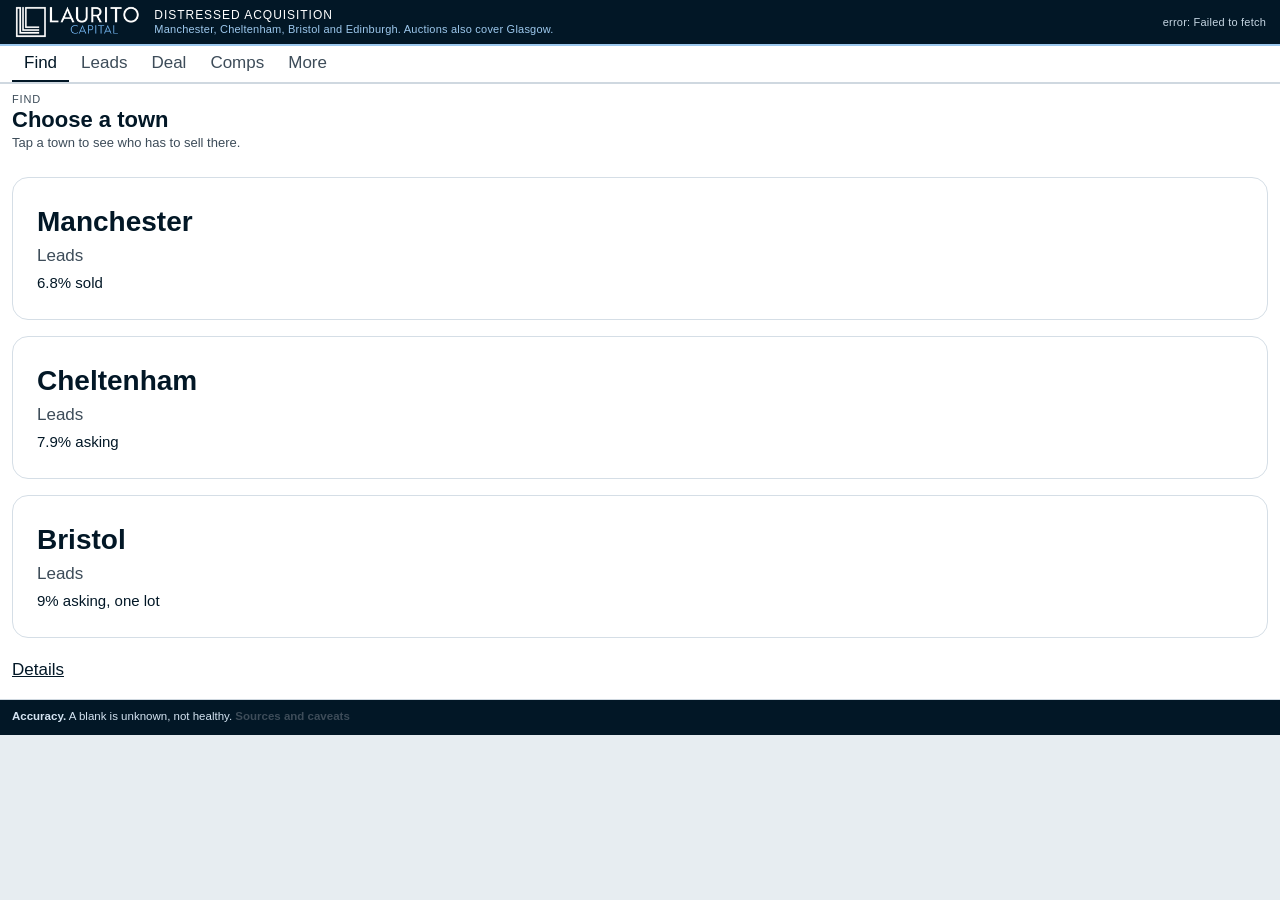
==== commit 9a5a6393: "feat: live residential auctions view and policy-aware collectors" ====
--- a/index.html
+++ b/index.html
@@ -60,10 +60,10 @@
 #deal_body [id^="uw_"].dlf input,#deal_body .dlf input,#deal_body .dlf select,#uw_units input,#uw_units select{color:#1748b5}#uw_units td{min-width:80px}#uw_units th{white-space:normal}#uw_results .kpi b{overflow-wrap:anywhere}
 
 #subnav [data-v="sales"]{color:#176640;border:1px solid #7bad8c;background:#edf7f0}#sales_body .opgrid .card{min-width:0}#fw_body a{overflow-wrap:anywhere}
-</style><link rel="stylesheet" href="assets/laurito.css"></head><body>
-<header><a class="lc-brand" href="#find"><img src="assets/laurito-lockup.png" alt="Laurito Capital"></a><div class="lc-product">Distressed acquisition<span>Manchester, Cheltenham and Bristol. Edinburgh is parked.</span></div><div id="status">connecting...</div></header>
+</style><link rel="stylesheet" href="assets/laurito.css"><link rel="stylesheet" href="assets/auctions.css"></head><body>
+<header><a class="lc-brand" href="#find"><img src="assets/laurito-lockup.png" alt="Laurito Capital"></a><div class="lc-product">Distressed acquisition<span>Manchester, Cheltenham, Bristol and Edinburgh. Auctions also cover Glasgow.</span></div><div id="status">connecting...</div></header>
 <div id="app">
-<nav id="nav2"><div class="mainnav"><button class="mainb" data-g="find">Find</button><button class="mainb" data-g="deal">Deal</button><button class="mainb" data-g="partners">Partners</button><button class="mainb" data-g="pipe">Pipeline</button></div><div id="subnav"></div></nav><nav class="ctl" style="display:none"><button class="btn sec" id="overview_tab">Overview</button><button class="btn sec" id="accom_tab">Accommodation (TA / DA)</button><button class="btn" id="assets_tab">Funnel</button><button class="btn sec" id="map_tab">Map</button><button class="btn sec" id="operators_tab">Operators</button><button class="btn sec" id="frameworks_tab">Frameworks</button><button class="btn sec" id="pipeline_tab">Pipeline</button><button class="btn sec" id="shortlist_tab">Shortlist</button><button class="btn sec" id="contracts_tab" style="display:none">Contracts to bid for</button><button class="btn sec" id="partners_tab" style="display:none">Partners &amp; returns</button></nav><div id="assets_view">
+<nav id="nav2"><div class="mainnav"><button class="mainb" data-g="find">Find</button><button class="mainb" data-g="auctions">Auctions</button><button class="mainb" data-g="deal">Deal</button><button class="mainb" data-g="partners">Partners</button><button class="mainb" data-g="pipe">Pipeline</button></div><div id="subnav"></div></nav><nav class="ctl" style="display:none"><button class="btn sec" id="overview_tab">Overview</button><button class="btn sec" id="accom_tab">Accommodation (TA / DA)</button><button class="btn" id="assets_tab">Funnel</button><button class="btn sec" id="map_tab">Map</button><button class="btn sec" id="operators_tab">Operators</button><button class="btn sec" id="frameworks_tab">Frameworks</button><button class="btn sec" id="pipeline_tab">Pipeline</button><button class="btn sec" id="shortlist_tab">Shortlist</button><button class="btn sec" id="contracts_tab" style="display:none">Contracts to bid for</button><button class="btn sec" id="partners_tab" style="display:none">Partners &amp; returns</button></nav><section id="auctions_view" class="hidden" aria-label="Auctions"><main class="aq-shell" id="auctions_body"><p>Loading auction interface...</p></main></section><div id="assets_view">
 <div class="legend"><b>How to use:</b> drill down one level at a time: City &rsaquo; District &rsaquo; Sector &rsaquo; Street &rsaquo; Property &rsaquo; Landlord. A and B (hard leads) rank above C. A blank check is <b>Unknown</b>, not healthy. Click a name to go down, a figure for its source, or a step to go back.<details style="margin-top:6px"><summary>What A, B, C and D mean</summary><table class="rule"><tr><th>Band</th><th>Test</th><th>What it means for buying</th><th>Evidence</th></tr>
 <tr><td><span class="lvl d">A</span></td><td><b>Verified live insolvency or receivership.</b> Court winding-up, creditors' voluntary liquidation, administration or a CVA is still running, or a lender-appointed receiver has not been discharged. A solvent liquidation or an ended process is not A.</td><td>An office-holder controls the sale. Ask to be on the buyer list.</td><td>Companies House insolvency filings with no closing filing.</td></tr>
 <tr><td><span class="lvl b">B</span></td><td><b>Evidenced lender or receiver sale of a specific property.</b> The listing says receivers, the mortgagee, administrators or a liquidator. Executor and attorney sales are not B.</td><td>That property is being sold to repay debt. Use the legal pack and the auctioneer.</td><td>Listing wording and the date it was checked.</td></tr>
@@ -85,7 +85,7 @@
 
 <section id="st3" class="hidden"><div class="g2"><div class="card"><h2 id="h3what">Properties</h2><p class="lead" id="what_lead"></p><div class="ctl"><label><input type="checkbox" id="p_area" checked> this district only</label><button class="btn sec" id="back2">&larr; back to the funnel</button></div><div class="scroll"><table id="tprops"></table></div></div>
 <div class="card" id="odetail"></div></div></section>
-</main></div><div id="overview_view" class="hidden"><main><div class="ctl" style="margin:0"><b style="font-size:16px">Overview</b><span class="foot">mirrors the model: 1 sources, 2 build, 3-4 funnel, 5 deal flow</span><select id="ov_city"><option value="">All cities</option></select></div><div id="overview_body"><p class="foot">loading...</p></div></main></div><div id="accom_view" class="hidden"><main><div class="ctl" style="margin:0"><b style="font-size:16px">Accommodation: temporary accommodation (TA) and asylum dispersal (DA)</b><select id="ac_city"></select><span class="foot">Edinburgh parked.</span></div><div id="accom_body"></div></main></div><div id="map_view" class="hidden"><main><div class="ctl" style="margin:0"><b style="font-size:16px">Find: where the bargains are</b><select id="map_city"></select><select id="map_metric"><option value="deal" selected>Colour: area screen (no LHA)</option><option value="ppsqm">Sold £/sqm (all)</option><option value="flat_ppsqm">Sold £/sqm, flats</option><option value="house_ppsqm">Sold £/sqm, houses</option><option value="rent_psm">Rent £/sqm/yr, 2-bed (estimate)</option><option value="gy">Gross yield, 2-bed (estimate)</option><option value="ly">LHA yield, 2-bed</option><option value="dist">A and C landlords</option><option value="sales">Sales in 12 months</option><option value="a4_pct">HMO Article 4 share</option><option value="fz_pct">Flood zone 2/3 share</option><option value="bestop">Best manager (operators)</option><option value="ocod">Overseas-owned titles</option><option value="yield_med">Recent achieved yield (auction)</option><option value="imd_decile">Deprivation decile</option><option value="income_rate">Income-deprived people %</option><option value="lh_house_pct">Leasehold share of house sales</option></select><label><input type="checkbox" id="ml_a" checked> <span style="color:#0b5fff">&#9679;</span> sales</label><label><input type="checkbox" id="ml_b" checked> <span style="color:#777">&#9679;</span> other sales (company, repossession)</label><label><input type="checkbox" id="ml_lots" checked> <span style="color:#6a1b9a">&#9679;</span> auction lots</label><label><input type="checkbox" id="ml_dist" checked> <span style="color:#c62828">&#9679;</span> distressed / <span style="color:#b26a00">&#9679;</span> strained landlords' titles</label><label><input type="checkbox" id="ml_blk"> <span style="color:#1a9c5b">&#9675;</span> blocks of 5+ homes</label><label><input type="checkbox" id="ml_a4" checked> <span style="color:#d84315">&#9472;&#9472;</span> HMO Article 4 areas</label><label><input type="checkbox" id="ml_listed"> <span style="color:#333">&#9679;</span> listed buildings</label><label><input type="checkbox" id="ml_ocod"> <span style="color:#00897b">&#9679;</span> overseas-owned titles</label><label><input type="checkbox" id="ml_prov" checked> <span style="color:#7b1fa2">&#9679;</span> provider-owned property</label><label><input type="checkbox" id="ml_yc" checked> <span style="color:#f9a825">&#9679;</span> yield comps (auction rent + sold)</label></div><div id="map_legend" class="foot"></div><div id="asset_grade_legend"></div><div id="map_hint" class="foot" style="margin:-4px 0 8px"></div><div class="mapgrid"><div id="map_canvas"></div><div class="card" id="map_side"></div></div></main></div><div id="rp_view" class="hidden"><main><div id="rp_body"><p>Loading RP / charity research...</p></div></main></div><div id="pscreen_view" class="hidden"><main><div id="ps_body"><p class="foot">loading...</p></div></main></div><div id="sales_view" class="hidden"><main><div id="sales_body"></div></main></div><div id="deal_view" class="hidden"><main><div id="deal_body"></div></main></div><div id="frameworks_view" class="hidden"><main><div class="ctl" style="margin:0"><b style="font-size:16px">Frameworks: how councils and government buy accommodation</b><select id="fw_reg"><option value="">All regions</option><option value="GM">Greater Manchester</option><option value="BRS">Bristol / West</option><option value="GLOS">Gloucestershire</option><option value="National">National</option></select><select id="fw_type"><option value="">All accommodation types</option></select><select id="fw_status"><option value="">Any status</option><option>Open to join</option><option>Forthcoming</option><option>Live (closed to new)</option><option>Closed</option></select><select id="fw_route"><option value="">Any route</option><option>Direct bid</option><option>Partner-led</option><option>Monitor</option></select></div><div id="fw_body"><p class="foot">loading...</p></div></main></div><div id="operators_view" class="hidden"><main><div class="ctl" style="margin:0"><b style="font-size:16px">Operators: who could lease and manage our homes</b><label>Min turnover £m <input id="op_to" type="number" value="20" style="width:70px;color:#0000ff;font-weight:700"></label><label>Min net assets £m <input id="op_na" type="number" value="5" style="width:70px;color:#0000ff;font-weight:700"></label><label>Match sectors in <select id="op_city"></select></label><select id="op_reg"><option value="">All areas</option><option value="GM">Greater Manchester</option><option value="BRS">Bristol / West</option><option value="GLOS">Gloucestershire</option></select><label><input type="checkbox" id="op_hide"> hide fails</label></div><div id="op_body"><p class="foot">loading...</p></div></main></div><div id="pipeline_view" class="hidden"><main><div class="ctl" style="margin:0"><b style="font-size:16px">Pipeline</b><span class="foot">A and C landlords in Manchester, Cheltenham and Bristol, plus anyone you have moved on. Change a stage on the card. If the database accepts it, the stage is shared. If not, it stays in this browser — export JSON to hand it on.</span><select id="pp_city"><option value="">All cities</option></select><select id="pp_lvl"><option value="ds">A and C</option><option value="d">A only</option></select></div><div id="pipe_body"></div></main></div><div id="shortlist_view" class="hidden"><main><div class="card" id="bestcard"><h2>Best leads (Manchester, Cheltenham, Bristol)</h2><p class="lead">A (live insolvency) and B (a specific lender or receiver sale) are listed before C (watchlist). Titles owned and LHA are not in the rank. Click a row for the deal card. <a href="https://app.nimbusmaps.co.uk/" target="_blank" rel="noopener">Open Nimbus</a></p><div class="scroll" style="max-height:420px"><table id="tbest"></table></div><p class="foot" id="best_note"></p></div></main></div><main id="contracts_view" class="hidden"><section class="card"><h2>Accommodation contracts to bid for</h2><p class="lead">Verified procurement notices and ongoing property-supply routes. A supply route is not an awarded contract or a guaranteed opportunity. Check the official notice before committing.</p><div class="ctl"><select id="c_city" aria-label="Contract city"><option value="">All target cities</option><option>Bristol</option><option>Manchester</option><option>Cheltenham</option><option>Edinburgh</option></select><select id="c_status" hidden><option value="actionable">Open notices and ongoing routes</option><option value="all" selected>All</option></select></div><p id="contract_coverage" class="foot"></p><div id="contract_cards" class="g2"></div><p class="foot">No automated submissions. Tender eligibility, planning/licensing, property standards, pricing, voids, maintenance and termination rights need checking. National or regional contracts are not necessarily available to a single-property landlord.</p></section></main><main id="partners_view" class="hidden"><section class="card"><h2>Top 10 agreement partners by region</h2><p class="lead">Outreach priority for a 5-30-unit opportunity, not ten approved tenants. Ranking favours evidenced property agreements, local fit and operating scale. A large organisation is not proof it has current appetite or a bankable lease covenant.</p><div class="ctl"><select id="partner_region" aria-label="Partner region"><option>Bristol / West of England</option><option>Manchester / Greater Manchester</option><option>Cheltenham / Gloucestershire</option><option>Edinburgh / Lothians</option></select><input type="checkbox" id="partner_direct" hidden></div><p class="foot" id="partners_coverage">Loading partner research...</p><div class="scroll"><table id="tpartners"></table></div><article class="card" id="partner_detail" style="margin-top:14px"><p>Select a partner to see the signing entity, agreement route, scale/financial evidence, risks and sources.</p></article></section><section class="card"><h2>Opportunity return check</h2><p class="lead">Enter a written landlord rent offer and your deal costs. Framework spend is not your rent; provider revenue is not a lease guarantee. Blank inputs produce no yield. Annual pre-tax income yields only, not IRR or a forecast of capital gains.</p><div class="g2" id="return_inputs"><label>Units <input id="ret_units" type="number" min="1" step="1" placeholder="5-30"></label><label>Agreed annual rent per unit £ <input id="ret_rent" type="number" min="0" step="100" placeholder="Written offer required"></label><label>Portfolio purchase price £ <input id="ret_price" type="number" min="0" step="1000"></label><label>Acquisition taxes and fees £ <input id="ret_fees" type="number" min="0" step="1000"></label><label>Works / compliance budget £ <input id="ret_works" type="number" min="0" step="1000"></label><label>Annual retained landlord costs £ <input id="ret_costs" type="number" min="0" step="100"></label><label>Annual repairs / capex reserve £ <input id="ret_reserve" type="number" min="0" step="100"></label><label>Rent loss / default stress % <input id="ret_loss" type="number" min="0" max="100" step="1"></label><label>Debt drawn £ <input id="ret_debt" type="number" min="0" step="1000"></label><label>Debt interest % <input id="ret_interest" type="number" min="0" step="0.1"></label><label>Annual principal repayments £ <input id="ret_principal" type="number" min="0" step="100"></label><label>Annual other financing fees £ <input id="ret_finance" type="number" min="0" step="100"></label></div><div id="return_result" class="legend" style="margin:16px 0 0">No partner-specific return is known until rent and acquisition costs are supplied.</div><p class="foot">All fields must be entered, including explicit zeroes. Include Scottish LBTT/ADS or English SDLT as applicable. A debt maturity balloon/refinancing is not modelled. Input values stay in this page and are not sent to the database.</p></section><section class="card"><h2>Before calling an agreement bankable</h2><ol><li>Confirm the legal signing entity and whether a group/council actually guarantees its rent. A nomination or care contract is not a landlord rent guarantee.</li><li>Get written acceptance of location, unit sizes, use, licensing/EPC standards, client cohort and the full 5-30-unit tranche.</li><li>Verify agreed base rent, reviews/caps, payment start, void cover, benefit-risk allocation, repairs, insurance and compliance responsibilities.</li><li>Read audited cash/liquidity, unrestricted reserves, debt/lease liabilities, regulator judgements and funding concentration, for the signing entity, not only its group.</li><li>Match lease duration and break clauses to commissioning/referral arrangements. Identify who pays during gaps and on early termination.</li><li>Require solicitor and lender review, security/guarantees where appropriate, stress tests and a viable alternative letting plan.</li></ol><a href="https://www.gov.uk/government/publications/focus-report-lease-based-provision-of-specialised-supported-housing" target="_blank" rel="noopener">Regulator: risks in lease-based specialised supported housing (England)</a></section></main></div>
+</main></div><div id="overview_view" class="hidden"><main><div class="ctl" style="margin:0"><b style="font-size:16px">Overview</b><span class="foot">mirrors the model: 1 sources, 2 build, 3-4 funnel, 5 deal flow</span><select id="ov_city"><option value="">All cities</option></select></div><div id="overview_body"><p class="foot">loading...</p></div></main></div><div id="accom_view" class="hidden"><main><div class="ctl" style="margin:0"><b style="font-size:16px">Accommodation: temporary accommodation (TA) and asylum dispersal (DA)</b><select id="ac_city"></select><span class="foot">Edinburgh included where data is loaded; missing values are unknown.</span></div><div id="accom_body"></div></main></div><div id="map_view" class="hidden"><main><div class="ctl" style="margin:0"><b style="font-size:16px">Find: where the bargains are</b><select id="map_city"></select><select id="map_metric"><option value="deal" selected>Colour: area screen (no LHA)</option><option value="ppsqm">Sold £/sqm (all)</option><option value="flat_ppsqm">Sold £/sqm, flats</option><option value="house_ppsqm">Sold £/sqm, houses</option><option value="rent_psm">Rent £/sqm/yr, 2-bed (estimate)</option><option value="gy">Gross yield, 2-bed (estimate)</option><option value="ly">LHA yield, 2-bed</option><option value="dist">A and C landlords</option><option value="sales">Sales in 12 months</option><option value="a4_pct">HMO Article 4 share</option><option value="fz_pct">Flood zone 2/3 share</option><option value="bestop">Best manager (operators)</option><option value="ocod">Overseas-owned titles</option><option value="yield_med">Recent achieved yield (auction)</option><option value="imd_decile">Deprivation decile</option><option value="income_rate">Income-deprived people %</option><option value="lh_house_pct">Leasehold share of house sales</option></select><label><input type="checkbox" id="ml_a" checked> <span style="color:#0b5fff">&#9679;</span> sales</label><label><input type="checkbox" id="ml_b" checked> <span style="color:#777">&#9679;</span> other sales (company, repossession)</label><label><input type="checkbox" id="ml_lots" checked> <span style="color:#6a1b9a">&#9679;</span> auction lots</label><label><input type="checkbox" id="ml_dist" checked> <span style="color:#c62828">&#9679;</span> distressed / <span style="color:#b26a00">&#9679;</span> strained landlords' titles</label><label><input type="checkbox" id="ml_blk"> <span style="color:#1a9c5b">&#9675;</span> blocks of 5+ homes</label><label><input type="checkbox" id="ml_a4" checked> <span style="color:#d84315">&#9472;&#9472;</span> HMO Article 4 areas</label><label><input type="checkbox" id="ml_listed"> <span style="color:#333">&#9679;</span> listed buildings</label><label><input type="checkbox" id="ml_ocod"> <span style="color:#00897b">&#9679;</span> overseas-owned titles</label><label><input type="checkbox" id="ml_prov" checked> <span style="color:#7b1fa2">&#9679;</span> provider-owned property</label><label><input type="checkbox" id="ml_yc" checked> <span style="color:#f9a825">&#9679;</span> yield comps (auction rent + sold)</label></div><div id="map_legend" class="foot"></div><div id="asset_grade_legend"></div><div id="map_hint" class="foot" style="margin:-4px 0 8px"></div><div class="mapgrid"><div id="map_canvas"></div><div class="card" id="map_side"></div></div></main></div><div id="rp_view" class="hidden"><main><div id="rp_body"><p>Loading RP / charity research...</p></div></main></div><div id="pscreen_view" class="hidden"><main><div id="ps_body"><p class="foot">loading...</p></div></main></div><div id="sales_view" class="hidden"><main><div id="sales_body"></div></main></div><div id="deal_view" class="hidden"><main><div id="deal_body"></div></main></div><div id="frameworks_view" class="hidden"><main><div class="ctl" style="margin:0"><b style="font-size:16px">Frameworks: how councils and government buy accommodation</b><select id="fw_reg"><option value="">All regions</option><option value="GM">Greater Manchester</option><option value="BRS">Bristol / West</option><option value="GLOS">Gloucestershire</option><option value="National">National</option></select><select id="fw_type"><option value="">All accommodation types</option></select><select id="fw_status"><option value="">Any status</option><option>Open to join</option><option>Forthcoming</option><option>Live (closed to new)</option><option>Closed</option></select><select id="fw_route"><option value="">Any route</option><option>Direct bid</option><option>Partner-led</option><option>Monitor</option></select></div><div id="fw_body"><p class="foot">loading...</p></div></main></div><div id="operators_view" class="hidden"><main><div class="ctl" style="margin:0"><b style="font-size:16px">Operators: who could lease and manage our homes</b><label>Min turnover £m <input id="op_to" type="number" value="20" style="width:70px;color:#0000ff;font-weight:700"></label><label>Min net assets £m <input id="op_na" type="number" value="5" style="width:70px;color:#0000ff;font-weight:700"></label><label>Match sectors in <select id="op_city"></select></label><select id="op_reg"><option value="">All areas</option><option value="GM">Greater Manchester</option><option value="BRS">Bristol / West</option><option value="GLOS">Gloucestershire</option></select><label><input type="checkbox" id="op_hide"> hide fails</label></div><div id="op_body"><p class="foot">loading...</p></div></main></div><div id="pipeline_view" class="hidden"><main><div class="ctl" style="margin:0"><b style="font-size:16px">Pipeline</b><span class="foot">A and C landlords in Manchester, Cheltenham and Bristol, plus anyone you have moved on. Change a stage on the card. If the database accepts it, the stage is shared. If not, it stays in this browser — export JSON to hand it on.</span><select id="pp_city"><option value="">All cities</option></select><select id="pp_lvl"><option value="ds">A and C</option><option value="d">A only</option></select></div><div id="pipe_body"></div></main></div><div id="shortlist_view" class="hidden"><main><div class="card" id="bestcard"><h2>Best leads (Manchester, Cheltenham, Bristol)</h2><p class="lead">A (live insolvency) and B (a specific lender or receiver sale) are listed before C (watchlist). Titles owned and LHA are not in the rank. Click a row for the deal card. <a href="https://app.nimbusmaps.co.uk/" target="_blank" rel="noopener">Open Nimbus</a></p><div class="scroll" style="max-height:420px"><table id="tbest"></table></div><p class="foot" id="best_note"></p></div></main></div><main id="contracts_view" class="hidden"><section class="card"><h2>Accommodation contracts to bid for</h2><p class="lead">Verified procurement notices and ongoing property-supply routes. A supply route is not an awarded contract or a guaranteed opportunity. Check the official notice before committing.</p><div class="ctl"><select id="c_city" aria-label="Contract city"><option value="">All target cities</option><option>Bristol</option><option>Manchester</option><option>Cheltenham</option><option>Edinburgh</option></select><select id="c_status" hidden><option value="actionable">Open notices and ongoing routes</option><option value="all" selected>All</option></select></div><p id="contract_coverage" class="foot"></p><div id="contract_cards" class="g2"></div><p class="foot">No automated submissions. Tender eligibility, planning/licensing, property standards, pricing, voids, maintenance and termination rights need checking. National or regional contracts are not necessarily available to a single-property landlord.</p></section></main><main id="partners_view" class="hidden"><section class="card"><h2>Top 10 agreement partners by region</h2><p class="lead">Outreach priority for a 5-30-unit opportunity, not ten approved tenants. Ranking favours evidenced property agreements, local fit and operating scale. A large organisation is not proof it has current appetite or a bankable lease covenant.</p><div class="ctl"><select id="partner_region" aria-label="Partner region"><option>Bristol / West of England</option><option>Manchester / Greater Manchester</option><option>Cheltenham / Gloucestershire</option><option>Edinburgh / Lothians</option></select><input type="checkbox" id="partner_direct" hidden></div><p class="foot" id="partners_coverage">Loading partner research...</p><div class="scroll"><table id="tpartners"></table></div><article class="card" id="partner_detail" style="margin-top:14px"><p>Select a partner to see the signing entity, agreement route, scale/financial evidence, risks and sources.</p></article></section><section class="card"><h2>Opportunity return check</h2><p class="lead">Enter a written landlord rent offer and your deal costs. Framework spend is not your rent; provider revenue is not a lease guarantee. Blank inputs produce no yield. Annual pre-tax income yields only, not IRR or a forecast of capital gains.</p><div class="g2" id="return_inputs"><label>Units <input id="ret_units" type="number" min="1" step="1" placeholder="5-30"></label><label>Agreed annual rent per unit £ <input id="ret_rent" type="number" min="0" step="100" placeholder="Written offer required"></label><label>Portfolio purchase price £ <input id="ret_price" type="number" min="0" step="1000"></label><label>Acquisition taxes and fees £ <input id="ret_fees" type="number" min="0" step="1000"></label><label>Works / compliance budget £ <input id="ret_works" type="number" min="0" step="1000"></label><label>Annual retained landlord costs £ <input id="ret_costs" type="number" min="0" step="100"></label><label>Annual repairs / capex reserve £ <input id="ret_reserve" type="number" min="0" step="100"></label><label>Rent loss / default stress % <input id="ret_loss" type="number" min="0" max="100" step="1"></label><label>Debt drawn £ <input id="ret_debt" type="number" min="0" step="1000"></label><label>Debt interest % <input id="ret_interest" type="number" min="0" step="0.1"></label><label>Annual principal repayments £ <input id="ret_principal" type="number" min="0" step="100"></label><label>Annual other financing fees £ <input id="ret_finance" type="number" min="0" step="100"></label></div><div id="return_result" class="legend" style="margin:16px 0 0">No partner-specific return is known until rent and acquisition costs are supplied.</div><p class="foot">All fields must be entered, including explicit zeroes. Include Scottish LBTT/ADS or English SDLT as applicable. A debt maturity balloon/refinancing is not modelled. Input values stay in this page and are not sent to the database.</p></section><section class="card"><h2>Before calling an agreement bankable</h2><ol><li>Confirm the legal signing entity and whether a group/council actually guarantees its rent. A nomination or care contract is not a landlord rent guarantee.</li><li>Get written acceptance of location, unit sizes, use, licensing/EPC standards, client cohort and the full 5-30-unit tranche.</li><li>Verify agreed base rent, reviews/caps, payment start, void cover, benefit-risk allocation, repairs, insurance and compliance responsibilities.</li><li>Read audited cash/liquidity, unrestricted reserves, debt/lease liabilities, regulator judgements and funding concentration, for the signing entity, not only its group.</li><li>Match lease duration and break clauses to commissioning/referral arrangements. Identify who pays during gaps and on early termination.</li><li>Require solicitor and lender review, security/guarantees where appropriate, stress tests and a viable alternative letting plan.</li></ol><a href="https://www.gov.uk/government/publications/focus-report-lease-based-provision-of-specialised-supported-housing" target="_blank" rel="noopener">Regulator: risks in lease-based specialised supported housing (England)</a></section></main></div>
 <script>
 const SUPA_URL='https://kkdfprhrgxbkydqeifgz.supabase.co', SUPA_KEY='eyJhbGciOiJIUzI1NiIsInR5cCI6IkpXVCJ9.eyJpc3MiOiJzdXBhYmFzZSIsInJlZiI6ImtrZGZwcmhyZ3hia3lkcWVpZmd6Iiwicm9sZSI6ImFub24iLCJpYXQiOjE3OTE3OTgzMDEsImV4cCI6MjEwNzM3NDMwMX0.dd32w-wmLe1vlwzPwZsTpoGra3cFghE2bb5LGorJjJM';
 const LS={get:k=>{try{return localStorage.getItem(k)}catch(e){return null}},set:(k,v)=>{try{localStorage.setItem(k,v)}catch(e){}},rm:k=>{try{localStorage.removeItem(k)}catch(e){}}};
@@ -230,14 +230,14 @@
  return r}
 function partnerCell(o,ds){const m=partnerMatch(o,ds);return m.slice(0,2).map(x=>'<div><b>'+esc(x.who.split(' (')[0])+'</b> <span class="muted">'+esc(x.fit)+'</span></div>').join('')}
 function renderBest(){if(!OW||!D.ownerAreas)return;const tgt=new Set(D.subareas.map(s=>s.district));const inv={};for(const [d,ks] of Object.entries(D.ownerAreas)){if(!tgt.has(d))continue;for(const k of ks)(inv[k]=inv[k]||[]).push(d)}
- const rows=[];for(const o of OW){const L=o.A&&o.A.level;if(L!=='d'&&L!=='s')continue;const ds=inv[o.owner_key];if(!ds||!ds.length)continue;if(!ds.some(d=>{const sa=D.subareas.find(s=>s.district===d);return sa&&['Manchester','Cheltenham','City Of Bristol'].includes(sa.city)}))continue;const y=null;const soc=ds.map(d=>LO&&LO.districts[d]&&LO.districts[d].social_pct).filter(v=>v!=null);
+ const rows=[];for(const o of OW){const L=o.A&&o.A.level;if(L!=='d'&&L!=='s')continue;const ds=inv[o.owner_key];if(!ds||!ds.length)continue;if(!ds.some(d=>{const sa=D.subareas.find(s=>s.district===d);return sa&&['Manchester','Cheltenham','City Of Bristol','Edinburgh'].includes(sa.city)}))continue;const y=null;const soc=ds.map(d=>LO&&LO.districts[d]&&LO.districts[d].social_pct).filter(v=>v!=null);
   const tier=L==='d'?0:1;const ep=Math.min(20,o.epc_matches||0);
   rows.push({kind:'Landlord',name:o.name,o,level:L,why:L==='d'?o.A.ongoing.map(p=>p.name+(p.start?' since '+fmtD(p.start.date):'')).join(' + '):[...new Set(o.A.S.map(s=>s.t.replace(/ \d+ months old/,' 15+ months old')))].join(' + '),areas:ds.join(', '),units:o.titles,y,soc:soc.length?soc.reduce((a,b)=>a+b,0)/soc.length:null,subc:o.epc_matches||0,tier,band:L==='d'?'A':'C',homesFit:0,score:(L==='d'?2000:400)+ep})}
- const RA={'Manchester':'b2','Cheltenham':'b2','City Of Bristol':'b2'};for(const l of LOTS){if(sellerOf(l).k!=='c'||!sfShortlistAllowed(l))continue;const d=(l.postcode||'').toUpperCase().split(' ')[0];const inTgt=tgt.has(d);const sa=D.subareas.find(s=>s.district===d);if(!inTgt||!sa||!['Manchester','Cheltenham','City Of Bristol'].includes(sa.city))continue;const c=sa&&councilFor(sa.city==='Edinburgh'?'City of Edinburgh':sa.city.replace('City Of ',''));const units=parseInt(l.units)||null;const g=parseFloat(String(l.guide||'').replace(/[^0-9.]/g,''))||null;const per=g&&units?g/units:null;const ly=null;
+ const RA={'Manchester':'b2','Cheltenham':'b2','City Of Bristol':'b2'};for(const l of LOTS){if(sellerOf(l).k!=='c'||!sfShortlistAllowed(l))continue;const d=(l.postcode||'').toUpperCase().split(' ')[0];const inTgt=tgt.has(d);const sa=D.subareas.find(s=>s.district===d);if(!inTgt||!sa||!['Manchester','Cheltenham','City Of Bristol','Edinburgh'].includes(sa.city))continue;const c=sa&&councilFor(sa.city==='Edinburgh'?'City of Edinburgh':sa.city.replace('City Of ',''));const units=parseInt(l.units)||null;const g=parseFloat(String(l.guide||'').replace(/[^0-9.]/g,''))||null;const per=g&&units?g/units:null;const ly=null;
   rows.push({kind:'Lot',name:l.address,l,level:'lot',why:'Sold by '+sellerOf(l).label+', '+(l.auctioneer||'')+' '+(l.auction_date||'')+(l.guide?', guide '+l.guide:''),areas:d+(inTgt?'':' (outside target cities)'),units,y:ly,soc:LO&&LO.districts[d]?LO.districts[d].social_pct:null,subc:null,tier:0,band:'B',homesFit:(()=>{const ps=typeof sfFind==='function'?sfFind(l):null;const h=ps&&Number.isInteger(ps.site_homes)?ps.site_homes:null;return h!=null&&h>=5&&h<=30?h:0})(),score:1500+((()=>{const ps=typeof sfFind==='function'?sfFind(l):null;const h=ps&&Number.isInteger(ps.site_homes)?ps.site_homes:null;return h!=null&&h>=5&&h<=30?h:0})())})}
  rows.sort((a,b)=>(a.tier-b.tier)||(b.homesFit-a.homesFit)||(b.score-a.score));const top=rows.slice(0,40);window.LC_BEST=top;
  $('#tbest').innerHTML='<thead><tr><th>#</th><th class="l">Landlord / lot</th><th class="l">Why it is listed</th><th class="l">Where (target areas)</th><th>Homes or titles</th><th>LHA yield on local 2-bed price</th><th>Council/social homes in area</th><th>Sub-C rentals owned</th><th class="l">Who would take it (exit)</th><th>Band</th></tr></thead><tbody>'+top.map((r,i)=>'<tr data-i="'+i+'"><td>'+(i+1)+'</td><td class="l"><b>'+esc(r.name)+'</b> '+(r.kind==='Lot'?sfLotBadge(r.l)+' ':'')+(r.kind==='Lot'?uwLink(uwLotSeed(r.l),'Underwrite'):'')+(r.kind==='Lot'?'<span class="lvl b">B</span>':r.level==='d'?'<span class="lvl d">A</span>':'<span class="lvl s">C</span>')+'</td><td class="l"><div class="why">'+esc(r.why)+'</div></td><td class="l"><div class="why">'+esc(r.areas)+'</div></td><td>'+(r.units||'-')+'</td><td>'+pct(r.y)+'</td><td>'+(r.soc!=null?r.soc.toFixed(0)+'%':'-')+'</td><td>'+(r.subc==null?'-':r.subc)+'</td><td class="l">'+(r.kind==='Lot'?'<div class="muted">'+(/GL5/.test(r.areas)?'Cheltenham BC / Glos supported framework; Mears':/^M\d/.test(r.areas)?'Serco AASC NW; MCC TA leasing; Mears':/^BS/.test(r.areas)?'Bristol CC TA; Clearsprings; Mears':/^(DH|SR|TS|DL|NE)/.test(r.areas)?'Mears (AASC NE); council TA':'see Partners')+'</div>':partnerCell(r.o,r.areas.split(', ')))+'</td><td><b>'+esc(r.band||'')+'</b></td></tr>').join('')+'</tbody>';
- $('#best_note').textContent='A and B are listed before C. The order does not use how many titles a company owns, and it does not use LHA. Early-warning points are not shown here and are not a probability of default. Edinburgh is parked. '+rows.length+' candidates in Manchester, Cheltenham and Bristol.';
+ $('#best_note').textContent='A and B are listed before C. The order does not use how many titles a company owns, and it does not use LHA. Early-warning points are not shown here and are not a probability of default. Edinburgh is included where source data is loaded; missing values are unknown. '+rows.length+' candidates in Manchester, Cheltenham and Bristol.';
  $('#tbest').querySelectorAll('tbody tr').forEach(tr=>tr.onclick=()=>{const r=top[+tr.dataset.i];if(r.kind==='Lot'){if(r.l.url)window.open(r.l.url,'_blank')}else pickOwner(r.o)})}
 function renderSectors(district){const box=$('#sectorbox');if(!box)return;if(!LO){box.innerHTML='';return}const secs=Object.entries(LO.sectors).filter(([k])=>k.split(' ')[0]===district).sort((a,b)=>(lhaY(b[0])||0)-(lhaY(a[0])||0));const dd=LO.districts[district];if(!secs.length&&!dd){box.innerHTML='';return}
  const row=(k,r)=>'<tr><td class="l"><b>'+k+'</b></td><td>'+(r.social_pct!=null?r.social_pct+'%':'-')+'</td><td>'+(r.prs_pct!=null?r.prs_pct+'%':'-')+'</td>'+LCLS.map(([c])=>{const x=(r.classes||{})[c]||{};return '<td>'+(x.omv?'£'+fmt(x.omv)+'<div class="foot">'+x.n+' sales</div>':'<span class="foot">'+(x.n||0)+' sales</span>')+'</td><td>'+(x.lha_yield?'<b>'+pct(x.lha_yield)+'</b><div class="foot">mkt '+pct(x.mkt_yield)+'</div>':'-')+'</td>'}).join('')+'</tr>';
@@ -290,7 +290,7 @@
  const save=()=>fetch(SUPA_URL+'/rest/v1/owners?owner_key=eq.'+encodeURIComponent(o.owner_key),{method:'PATCH',headers:{...AUTHH(),'Content-Type':'application/json'},body:JSON.stringify({stage:o.stage,notes:o.notes,updated_at:new Date().toISOString()})});
  d.querySelectorAll('dd.src').forEach(dd=>{dd.onclick=ev=>showSrc(ev,dd.dataset.k,dd.previousElementSibling.textContent,dd.innerText.slice(0,60),o)});d.querySelectorAll('.stage').forEach(s=>s.onclick=()=>{o.stage=s.dataset.s;save();ownerDetail(o)});$('#onotes').onchange=e=>{o.notes=e.target.value;save()}}
 async function init(){try{const [c,s,o,oa]=await Promise.all([qall('councils?select=code,name,region,loc,ppsqm,lha,ta1000,hdt,hdt_cons,avg_price'),qall('subareas?select=*&order=score.desc'),qall('owners?select=*'),fetch('owner_areas.json?v='+Date.now()).then(r=>{if(!r.ok)throw new Error('owner-area index unavailable');return r.json()})]);D.ownerAreas=oa;D.councils=c;D.subareas=s.filter(x=>KEEP_CITIES.includes(x.city));try{const [chx,lots]=await Promise.all([qall('property_charges?select=*&distress=eq.1'),fetch('distressed_lots.json?v='+Date.now()).then(r=>r.ok?r.json():[]).catch(()=>[])]);LOTS=(lots||[]).map(sfLot);for(const x of chx)(CHG[x.owner_key]=CHG[x.owner_key]||[]).push(x);for(const x of o){if(!x.distress_class||x.distress_class==='unknown'){x.A=null;continue}x.A=analyse(x,CHG[x.owner_key]);const t=ownerType(x);if(x.A.level!=='x'&&t!=='property'){x.A.why=(t==='trustee'?'Pension trustee: signals do not mean its properties are distressed.':'Not a property company (business type '+sicText(x)+').');x.A.level='x'}}OW=o.filter(x=>x.A)}catch(e){console.log('distress load failed',e)}try{RENT=await (await fetch('rents.json?v='+Date.now())).json()}catch(e){}try{DEM=await (await fetch('demand.json?v='+Date.now())).json()}catch(e){}try{LO=await (await fetch('lha_omv.json?v='+Date.now())).json();if(LO.edinburgh)for(const [k,v] of Object.entries(LO.edinburgh)){if(/^EH\d+$/.test(k))LO.districts[k]={city:'Edinburgh',classes:{},...v};else LO.sectors[k]={city:'Edinburgh',classes:{},...v}}}catch(e){}try{PR=await (await fetch('prices.json?v='+Date.now())).json();for(const x of D.subareas){const p=PR.districts[x.district];if(p){x.flat_med=p.flat_med;x.flat_n=p.flat_n;x.terr_med=p.terr_med;x.terr_n=p.terr_n;x.flat2=p.flat2;x.flat2_n=p.flat2_n;x.ppsqm=p.ppsqm;x.matched=p.matched}const be=PR.bristol_epc&&PR.bristol_epc[x.district];if(be&&/bristol/i.test(x.city)){x.epc_subc=be.epc_subc;x.epc_efg=be.epc_efg;x.bristol_epc=true}}}catch(e){console.log('no prices',e)}try{EDI=await (await fetch('edinburgh.json?v='+Date.now())).json();const E=EDI.districts;const pr=(k,v)=>E.filter(x=>(x[k]||0)<=(v||0)).length/E.length;for(const d of E)D.subareas.push({district:d.district,city:'Edinburgh',score:Math.round(100*(pr('epc_efg',d.epc_efg)+pr('epc_subc',d.epc_subc)+pr('blocks_5_30',d.blocks_5_30))/3),owners_5_30:null,epc_subc:d.epc_subc,epc_efg:d.epc_efg,median_works:d.median_works,blocks_5_30:d.blocks_5_30,edinburgh:true})}catch(e){console.log('no edinburgh',e)}D.owners=o;D.ownersByKey=Object.fromEntries(o.map(x=>[x.owner_key,x]));
- $('#status').textContent='live · '+fmt(D.subareas.length)+' sub-areas in Manchester, Cheltenham, Bristol (Edinburgh parked: EPC only) · '+fmt(o.length)+' company landlords · '+fmt(OW.filter(x=>x.A&&x.A.level==='d').length)+' A · '+fmt(OW.filter(x=>x.A&&x.A.level==='s').length)+' C · '+new Date().toLocaleDateString('en-GB');
+ $('#status').textContent='live · '+fmt(D.subareas.length)+' sub-areas in Manchester, Cheltenham, Bristol and Edinburgh (Scottish coverage differs) · '+fmt(o.length)+' company landlords · '+fmt(OW.filter(x=>x.A&&x.A.level==='d').length)+' A · '+fmt(OW.filter(x=>x.A&&x.A.level==='s').length)+' C · '+new Date().toLocaleDateString('en-GB');
  for(const city of KEEP_CITIES){const op=document.createElement('option');op.value=city;op.textContent=city.replace('City Of ','');$('#a_city').appendChild(op)}
  renderAreas();try{renderBest()}catch(e){console.log('best failed',e)}try{pscreenStart()}catch(e){console.log('pscreen',e)}try{frameworksStart()}catch(e){console.log('fw',e)}try{renderOperators().catch(e=>console.log('ops',e))}catch(e){}try{renderPipeline()}catch(e){console.log('pipe',e)}['#a_city','#a_focus'].forEach(x=>$(x).addEventListener('input',renderAreas));['#w_focus','#w_epc','#w_q'].forEach(x=>$(x).addEventListener('input',renderWho));$('#p_area').addEventListener('input',renderProps);$('#back1').onclick=()=>goStep(1);$('#back2').onclick=()=>goStep(1);try{await fStart()}catch(e){console.log('funnel failed',e);$('#tfun').innerHTML='<tr><td>funnel error: '+e.message+'</td></tr>'}
 }catch(err){$('#status').textContent='error: '+err.message}}
@@ -303,7 +303,7 @@
 const esc=s=>String(s??'').replace(/[&<>"']/g,c=>({'&':'&amp;','<':'&lt;','>':'&gt;','"':'&quot;',"'":'&#39;'}[c]));
 let contractRows=[];
 function renderContracts(){const city=$('#c_city').value,all=$('#c_status').value==='all';const rs=contractRows.filter(x=>(!city||x.city===city)&&(all||['open','ongoing route'].includes(x.status)));$('#contract_coverage').textContent='Researched 13 Oct 2026. '+rs.length+' matching notices/routes. Manual source checks, not a live tender feed. Bristol is included here independently of its asset-data import.'+(city==='Cheltenham'?' No qualifying current route verified; check Cheltenham council / Publica procurement.':city==='Manchester'?' Current intake is unverified; select all researched notices to see the council enquiry lead.':'');$('#contract_cards').innerHTML=rs.map((x,ci)=>'<article class="card"><span class="tag">'+esc(x.city)+'</span><span class="tag '+(x.status==='open'?'n':x.status==='ongoing route'?'a':'')+'">'+esc(x.status)+'</span><h3 style="margin:8px 0">'+esc(x.title)+'</h3><p class="foot">Click any value to see its source.</p><dl class="kv" data-ci="'+ci+'"><dt>Status</dt><dd class="src">'+esc(x.status)+'</dd><dt>Buyer</dt><dd class="src">'+esc(x.buyer)+'</dd><dt>Description</dt><dd class="src">'+esc(x.description)+'</dd><dt>Deadline</dt><dd class="src">'+esc(x.deadline||'No fixed deadline published; confirm with buyer')+'</dd><dt>Property / supplier fit</dt><dd class="src">'+esc(x.eligibility)+'</dd><dt>Value / term</dt><dd class="src">'+esc(x.value_term||'Not stated / confirm with buyer')+'</dd><dt>Next step</dt><dd class="src">'+esc(x.next_step)+'</dd></dl><a class="btn sec" href="'+esc(x.url)+'" target="_blank" rel="noopener">Official source / apply</a>'+(x.notice_url?' <a href="'+esc(x.notice_url)+'" target="_blank" rel="noopener">Procurement notice</a>':'')+'</article>').join('')||'<p>No verified open notice or ongoing route is loaded for this selection. This does not establish that none exists.</p>';$('#contract_cards').querySelectorAll('dl[data-ci] dd.src').forEach(dd=>dd.onclick=ev=>{const x=rs[+dd.parentElement.dataset.ci];const lab=dd.previousElementSibling.textContent;const rec=lab==='Next step';popShow(ev,'<div class="sp-h">'+esc(lab)+': <b>'+esc(dd.innerText.slice(0,200))+'</b></div><div><b>Source:</b> '+(rec?'Ecosystem Deals recommendation, based on':'Official buyer pages')+' <span class="tag">researched 13 Oct 2026</span></div>'+(lab==='Status'?'<div class="sp-how">open = live competitive notice; ongoing route = buyer accepts suppliers/landlords on a rolling basis; other statuses are watchlist only.</div>':'')+'<div style="margin-top:6px"><a href="'+esc(x.url)+'" target="_blank" rel="noopener">Official source / route page</a>'+(x.notice_url?' &nbsp; <a href="'+esc(x.notice_url)+'" target="_blank" rel="noopener">Procurement notice</a>':'')+'</div><div class="sp-how">Check the official page before relying on dates or terms; this is manual research, not a live feed.</div>')})}
-function viewMode(mode){const active=mode===false?'assets':mode===true?'contracts':mode;for(const name of ['assets','contracts','partners','shortlist','overview','pipeline','map','accom','operators','frameworks','deal','pscreen','rp','sales']){const vw=$('#'+name+'_view');if(vw)vw.classList.toggle('hidden',name!==active);const tb=$('#'+name+'_tab');if(tb)tb.className='btn'+(name===active?'':' sec')}try{navSync(active)}catch(e){}if(active==='sales')try{salesStart()}catch(e){console.log(e)}if(active==='deal')try{dealStart()}catch(e){console.log(e)}if(active==='rp')try{rpStart()}catch(e){console.log(e)}if(active==='pscreen')try{pscreenStart()}catch(e){console.log(e)}if(active==='contracts')renderContracts();if(active==='partners')renderPartners();if(active==='overview')try{renderOverview()}catch(e){console.log(e)}if(active==='pipeline')try{renderPipeline();pipeDealsCard()}catch(e){console.log(e)}if(active==='map')try{mapStart()}catch(e){console.log(e)}if(active==='accom')try{accomStart()}catch(e){console.log(e)}if(active==='operators')try{operatorsStart()}catch(e){console.log(e)}if(active==='frameworks')try{frameworksStart()}catch(e){console.log(e)}}
+function viewMode(mode){const active=mode===false?'assets':mode===true?'contracts':mode;window.lcAuctionsActive=active==='auctions';for(const name of ['assets','contracts','partners','shortlist','overview','pipeline','map','accom','operators','frameworks','deal','pscreen','rp','sales','auctions']){const vw=$('#'+name+'_view');if(vw)vw.classList.toggle('hidden',name!==active);const tb=$('#'+name+'_tab');if(tb)tb.className='btn'+(name===active?'':' sec')}try{navSync(active)}catch(e){}if(active==='auctions'&&window.lcAuctions)window.lcAuctions.start();if(active==='sales')try{salesStart()}catch(e){console.log(e)}if(active==='deal')try{dealStart()}catch(e){console.log(e)}if(active==='rp')try{rpStart()}catch(e){console.log(e)}if(active==='pscreen')try{pscreenStart()}catch(e){console.log(e)}if(active==='contracts')renderContracts();if(active==='partners')renderPartners();if(active==='overview')try{renderOverview()}catch(e){console.log(e)}if(active==='pipeline')try{renderPipeline();pipeDealsCard()}catch(e){console.log(e)}if(active==='map')try{mapStart()}catch(e){console.log(e)}if(active==='accom')try{accomStart()}catch(e){console.log(e)}if(active==='operators')try{operatorsStart()}catch(e){console.log(e)}if(active==='frameworks')try{frameworksStart()}catch(e){console.log(e)}}
 $('#assets_tab').onclick=()=>viewMode('assets');$('#shortlist_tab').onclick=()=>{cur.area=null;viewMode('shortlist')};$('#overview_tab').onclick=()=>viewMode('overview');$('#pipeline_tab').onclick=()=>viewMode('pipeline');$('#map_tab').onclick=()=>viewMode('map');$('#accom_tab').onclick=()=>viewMode('accom');$('#operators_tab').onclick=()=>viewMode('operators');$('#frameworks_tab').onclick=()=>viewMode('frameworks');$('#contracts_tab').onclick=()=>viewMode('contracts');$('#partners_tab').onclick=()=>viewMode('partners');['#c_city','#c_status'].forEach(x=>$(x).onchange=renderContracts);
 fetch('contracts.json?v='+Date.now()).then(r=>{if(!r.ok)throw new Error('contracts unavailable');return r.json()}).then(j=>{contractRows=j;renderContracts()}).catch(e=>{$('#contract_coverage').textContent=e.message});
 
@@ -654,7 +654,11 @@
  return {ta,da,parts:{t1,t2,t3,t4,d1,d2,d3,d4}}}
 
 async function renderAccom(){const city=$('#ac_city').value||'Manchester';const box=$('#accom_body');box.innerHTML='<p class="foot">loading...</p>';
- if(city==='Edinburgh'){box.innerHTML='<div class="card"><p>Edinburgh is parked (14 Oct 2026). No new TA/DA work until it is un-parked.</p></div>';return}
+ if(city==='Edinburgh'){
+ const dem=DEM&&DEM.cities&&(DEM.cities.Edinburgh||DEM.cities['City of Edinburgh']);const stats=dem&&dem.stats||{};
+ box.innerHTML='<div class="card"><h2>Edinburgh: loaded accommodation evidence</h2><p class="lead">Edinburgh is active. Scottish housing, planning and tenancy rules differ: England-only TA/DA fit scores are not applied here. Missing Scottish demand or provider terms are unknown, not zero.</p>'+(Object.keys(stats).length?'<dl class="kv">'+Object.entries(stats).map(([k,v])=>'<dt>'+esc(k)+'</dt><dd>'+esc(v&&v.value!=null?v.value:'Not loaded')+(v&&v.source?' · '+esc(typeof v.source==='string'?v.source:JSON.stringify(v.source)):'')+'</dd>').join('')+'</dl>':'<p>No Edinburgh demand statistics are loaded in demand.json.</p>')+'<p class="foot">Building, EPC and owner evidence remain available in Find when the Scottish files are loaded. Provider intake and lease economics need local verification; no English lease assumptions have been carried over.</p><button class="btn sec" id="ac_edi_map">Open Edinburgh map evidence</button></div>';
+ $('#ac_edi_map').onclick=()=>{viewMode('map');const sel=$('#map_city');sel.value='Edinburgh';MP.city='Edinburgh';mRender().catch(e=>{box.textContent='Edinburgh map data unavailable: '+e.message})};return}
+
  await mLoadCity(city);const prev={city:MP.city,pc:MP.pcIndex,dist:MP.dist,bySec:MP.bySec};MP.city=city;const d=MP.data[city];MP.pcIndex={};for(const [pc,la,ln] of d.pcs)MP.pcIndex[pc]=[la,ln];MP.bySec=MP.bySec||{};MP.dist=null;try{await mDistress()}catch(e){}
  const a=d.comps.filter(c=>c.c==='A'&&c.ps);MP.cityMed=a.length?med(a.map(c=>c.ps)):null;
  const dem=(DEM&&DEM.cities&&DEM.cities[city])||{};const sv=k=>{const s=(dem.stats||{})[k];return s&&s.value!=null?fmt(s.value):'-'};const sp=k=>{const x=dem.spend&&dem.spend[k];return x?gbp(x.total_gbp):'not published'};
@@ -665,15 +669,15 @@
  '<div class="card"><h2>Lease terms offered in this region</h2><p class="lead">What each lease partner says about term, rent and who pays for empty periods and repairs. From the Partners research (13 Oct 2026); these are scheme-wide, not street-specific. Verify current intake before outreach.</p><div class="scroll" style="max-height:420px"><table id="tleaseterms"></table></div></div>'+
  '<div class="card"><h2>Where to buy for TA and for asylum dispersal: postcode sectors</h2><p class="lead">Two scores from published data only. Click a column header to sort, a sector to open it on the map. Click "how" for the formula.</p><div class="ctl"><a href="#" id="ac_how">how the scores work</a></div><div class="scroll" style="max-height:560px"><table id="tacc"></table></div></div>';
  table('#tacc',rows,[{h:'Sector',k:'name',l:1,f:v=>'<b>'+esc(v)+'</b>'},{h:'TA fit (0-100)',k:'ta',f:v=>v==null?'-':'<span class="score'+(v>=60?' hi':v>=40?' mid':'')+'">'+v+'</span>'},{h:'DA fit (0-100)',k:'da',f:v=>v==null?'-':'<span class="score'+(v>=60?' hi':v>=40?' mid':'')+'">'+v+'</span>'},{h:'LHA yield 2-bed',k:'ly',f:v=>v==null?'-':(v*100).toFixed(1)+'%'},{h:'Sold £/sqm',k:'ppsqm',f:v=>v?'£'+fmt(v):'-'},{h:'Houses £/sqm',k:'house',f:v=>v?'£'+fmt(v):'-'},{h:'3-bed homes',k:'b3',f:fmt},{h:'HMO Article 4 %',k:'a4',f:v=>v==null?'-':v+'%'},{h:'Flood zone 2/3 %',k:'fz',f:v=>v==null?'-':v+'%'},{h:'Conservation %',k:'ca',f:v=>v==null?'-':v+'%'},{h:'A and C landlords',k:'dist',f:n0},{h:'Overseas-owned titles',k:'ocod',f:n0},{h:'Recent yield (auction)',k:'yld',f:(v,r)=>v?(v*100).toFixed(1)+'% <span class="foot">('+r.yn+')</span>':'-'},{h:'Deprivation decile',k:'imd',f:v=>v==null?'-':v},{h:'Income-deprived %',k:'inc',f:v=>v==null?'-':v+'%'},{h:'Leasehold houses %',k:'lhh',f:v=>v==null?'-':v+'%'},{h:'Sales 12m',k:'sales',f:n0}],'ta',r=>{viewMode('map');const sel=$('#map_city');if(sel.value!==city){sel.value=city;MP.city=city;mRender().then(()=>mPick(r.name))}else{MP.city=city;setTimeout(()=>mPick(r.name),300)}});
- try{if(!window.__partners){const r=await fetch('partners.json?v='+Date.now());window.__partners=r.ok?await r.json():[]}const RG={'Manchester':/Manchester/i,'City Of Bristol':/Bristol/i,'Cheltenham':/Cheltenham|Gloucester/i}[city];const pr=(Array.isArray(window.__partners)?window.__partners:(window.__partners.partners||[])).filter(p=>RG.test(p.region||''));
+ try{if(!window.__partners){const r=await fetch('partners.json?v='+Date.now());window.__partners=r.ok?await r.json():[]}const RG={'Manchester':/Manchester/i,'City Of Bristol':/Bristol/i,'Cheltenham':/Cheltenham|Gloucester/i,'Edinburgh':/Edinburgh|Lothian|Scotland/i}[city];const pr=(Array.isArray(window.__partners)?window.__partners:(window.__partners.partners||[])).filter(p=>RG.test(p.region||''));
   $('#tleaseterms').innerHTML='<thead><tr><th>#</th><th class="l">Partner</th><th class="l">Lease term</th><th class="l">Rent basis</th><th class="l">Empty periods and costs</th><th class="l">Route status</th></tr></thead><tbody>'+pr.sort((a,b)=>(a.rank||99)-(b.rank||99)).map(p=>'<tr><td>'+(p.rank||'')+'</td><td class="l"><b>'+esc(p.entity||'')+'</b>'+((p.sources||[])[0]?' <a href="'+esc(typeof p.sources[0]==='string'?p.sources[0]:(p.sources[0].url||''))+'" target="_blank" rel="noopener">source</a>':'')+'</td><td class="l"><div class="why">'+esc(p.term||'-')+'</div></td><td class="l"><div class="why">'+esc(p.rent_basis||'-')+'</div></td><td class="l"><div class="why">'+esc(p.void_and_cost_allocation||'-')+'</div></td><td class="l"><div class="why">'+esc(p.direct_route_status||'-')+'</div></td></tr>').join('')+'</tbody>'}catch(e){console.log('lease terms',e)}
  $('#ac_how').onclick=e=>{e.preventDefault();popShow(e,'<div class="sp-h"><b>How the fit scores work</b></div><div class="sp-how"><b>TA fit</b> (council temporary accommodation, mainly families in self-contained homes, rent capped at LHA): up to 40 for LHA yield on the sector 2-bed (3% = 0, 7% = 40); up to 30 for cheaper flats per sqm than the city median; up to 15 for low flood-zone exposure; up to 15 for 2-3 bed stock in the sector.</div><div class="sp-how"><b>DA fit</b> (asylum dispersal, often shared houses / HMOs leased to Serco or Clearsprings): up to 35 for cheaper houses per sqm than the city median; up to 25 for 3-bed stock; up to 25 if outside HMO Article 4 areas (conversion to a small HMO needs no planning permission); up to 15 for low flood exposure.</div><div class="sp-how">Inputs: Land Registry Price Paid matched to energy certificates, LHA 2026/27, energy-certificate floor areas and rooms, planning.data.gov.uk Article 4 and conservation areas, Environment Agency flood zones (postcode centroids). Weights are a starting point; tell me to change them.</div>')};
  MP.city=prev.city||MP.city;MP.pcIndex=prev.pc||MP.pcIndex;MP.dist=prev.dist;MP.bySec=prev.bySec}
-function accomStart(){const sel=$('#ac_city');if(sel.options.length===0)for(const k of ['Manchester','City Of Bristol','Cheltenham']){const op=document.createElement('option');op.value=k;op.textContent=CITYLBL(k);sel.appendChild(op)}sel.onchange=renderAccom;renderAccom().catch(e=>{$('#accom_body').innerHTML='<p>Failed: '+esc(e.message)+'</p>'})}
+function accomStart(){const sel=$('#ac_city');if(sel.options.length===0)for(const k of ['Manchester','City Of Bristol','Cheltenham','Edinburgh']){const op=document.createElement('option');op.value=k;op.textContent=CITYLBL(k);sel.appendChild(op)}sel.onchange=renderAccom;renderAccom().catch(e=>{$('#accom_body').innerHTML='<p>Failed: '+esc(e.message)+'</p>'})}
 
 // ===== Operators tab v2 (15 Oct 2026): engaging operator cards + best manager per postcode sector =====
 let OPS=null;const OPM={};
-const OP_CITIES=[['Manchester','Manchester'],['City Of Bristol','Bristol'],['Cheltenham','Cheltenham']];
+const OP_CITIES=[['Manchester','Manchester'],['City Of Bristol','Bristol'],['Edinburgh','Edinburgh'],['Cheltenham','Cheltenham']];
 const USE_LBL={asylum:'Asylum dispersal',ta:'Temporary accommodation',supported:'Supported housing',justice:'Prison leavers (CAS)',yp:'Young people / care leavers',private:'Private lets only'};
 async function opLoad(){if(!OPS)OPS=await (await fetch('operators.json?v='+Date.now())).json();await psLoad();return OPS}
 function opThr(){return {to:(+(($('#op_to')||{}).value)||20)*1e6,na:(+(($('#op_na')||{}).value)||5)*1e6}}
@@ -769,7 +773,7 @@
 // ===== Provider presence (15 Oct 2026): where providers already service homes or hold council / government contracts =====
 let PRES=null;const PRF={city:'',kind:'',leads:false};
 const PR_EV={'contract':['Contract','#1a9c5b'],'contract (verify current)':['Contract (verify)','#7cb342'],'block contract':['Homes called off','#0d6e3f'],'framework':['On framework','#4f86f7'],'council report':['Council report','#4f86f7'],'framework (ended)':['Framework ended','#9aa5b5'],'owns homes':['Owns property','#7b1fa2']};
-const PR_CITIES=[['Manchester','Manchester'],['City Of Bristol','Bristol'],['Cheltenham','Cheltenham']];
+const PR_CITIES=[['Manchester','Manchester'],['City Of Bristol','Bristol'],['Edinburgh','Edinburgh'],['Cheltenham','Cheltenham']];
 const PR_KIND_COL={'Lettings / leasing firm':'#1a9c5b','National contractor':'#1565c0','Screened operator':'#0f1a2e','Support provider':'#e69b00','Housing association':'#9aa5b5','Charity / support':'#9aa5b5','Not matched on Companies House':'#bdbdbd'};
 async function presLoad(){if(!PRES){try{PRES=await (await fetch('presence.json?v='+Date.now())).json()}catch(e){PRES={providers:[]}}}return PRES}
 const prBadge=e=>{const [l,c]=PR_EV[e.e]||[e.e,'#999'];return '<span class="prb" style="background:'+c+'" title="'+esc(e.d+(e.dt?' ('+e.dt+')':''))+'">'+l+'</span>'};
@@ -887,12 +891,12 @@
  el.insertAdjacentHTML('afterbegin','<div class="dlmb">'+(v?'<div><small>Area screen</small><b>'+v.score+'</b><span class="foot">/100</span></div><div class="foot" style="flex:1">cheapness '+v.p.price+'/50 · hard A sellers '+v.p.sellers+'/25'+(DS[MP.city]?'':' (loading)')+' · manager '+v.p.manager+'/25'+(v.mgr?' ('+esc(v.mgr)+')':'')+'. LHA is not in this score. C watchlist sites are separate.</div>':'<div class="foot" style="flex:1">No area screen (too little sold-price evidence).</div>')+'<button class="btn" id="dl_here">Underwrite a deal here &rarr;</button></div>');
  $('#dl_here').onclick=()=>uwOpen({city:MP.city,pc:sec,prefill_note:'Area selected from the map. No specific asset, price, unit count or rent has been verified.'})}
 // ----- navigation: 4 groups, sub-tabs keep every existing view -----
-const NAVG={find:['Find',[['map','Map'],['sales','For sale now'],['assets','Funnel'],['accom','Demand (TA / DA)']]],deal:['Deal',[['deal','Deal sheet']]],partners:['Partners',[['rp','RPs & charities'],['pscreen','Partner screen'],['operators','Operators'],['frameworks','Frameworks']]],pipe:['Pipeline',[['pipeline','Landlord pipeline'],['shortlist','Shortlist']]]};
+const NAVG={auctions:['Auctions',[['auctions','Auctions']]],find:['Find',[['map','Map'],['sales','For sale now'],['assets','Funnel'],['accom','Demand (TA / DA)']]],deal:['Deal',[['deal','Deal sheet']]],partners:['Partners',[['rp','RPs & charities'],['pscreen','Partner screen'],['operators','Operators'],['frameworks','Frameworks']]],pipe:['Pipeline',[['pipeline','Landlord pipeline'],['shortlist','Shortlist']]]};
 function navSync(active){const g=Object.keys(NAVG).find(k=>NAVG[k][1].some(([v])=>v===active));if(!g)return;
  document.querySelectorAll('#nav2 .mainb').forEach(b=>b.classList.toggle('on',b.dataset.g===g));
  const subs=NAVG[g][1];$('#subnav').innerHTML=subs.length>1?subs.map(([v,l])=>'<button class="subb'+(v===active?' on':'')+'" data-v="'+v+'">'+l+'</button>').join(''):'';
  $('#subnav').querySelectorAll('.subb').forEach(b=>b.onclick=()=>{if(b.dataset.v==='shortlist')cur.area=null;viewMode(b.dataset.v)})}
-function navGo(g){viewMode(NAVG[g][1][0][0])}
+function navGo(g){viewMode(NAVG[g][1][0][0]);if(g==='auctions')history.replaceState(null,'','#auctions');else if(location.hash==='#auctions')history.replaceState(null,'',location.pathname+location.search)}
 function pipeDealsCard(){const pb=$('#pipeline_view main')||$('#pipeline_view');if(!pb)return;let el=$('#pipe_deals');if(!el){el=document.createElement('div');el.id='pipe_deals';pb.insertBefore(el,pb.firstChild.nextSibling)}const all=JSON.parse(localStorage.getItem('ed_deals')||'[]');el.innerHTML=all.length?'<div class="card"><h2>Underwritten deals</h2>'+dlSavedTable(all)+'</div>':'<div class="card"><p class="foot">No underwritten deals yet. Use the Deal tab, or "Underwrite a deal here" on the map.</p></div>';dlSavedWire(el);uwPipeline(el)}
 
 // ===== Partner screen (15 Oct 2026): stable property partners for guaranteed-rent / lease underwriting =====
@@ -945,7 +949,7 @@
 function rpContent(v){if(v==null)return 'Not verified';if(Array.isArray(v))return '<ul>'+v.map(x=>'<li>'+esc(rpText(x))+'</li>').join('')+'</ul>';if(typeof v==='object')return Object.entries(v).filter(([k,x])=>x!=null).map(([k,x])=>'<p><b>'+esc(k.replace(/_/g,' '))+':</b> '+esc(rpText(x))+'</p>').join('');return '<p>'+esc(String(v))+'</p>'}
 async function rpStart(){const b=$('#rp_body');try{if(!RPR)RPR=await(await fetch('rp_charities.json?v='+Date.now())).json();rpRender()}catch(e){b.innerHTML='<p>Research could not load: '+esc(e.message)+'</p>'}}
 function rpRender(){const b=$('#rp_body'),all=RPR.partners,order={'Published landlord route':0,'Partnership enquiry only':1,'No route verified':2};const rows=all.filter(x=>(!RPF.city||x.cities.includes(RPF.city))&&(!RPF.route||x.route_status===RPF.route)&&(!RPF.q||JSON.stringify(x).toLowerCase().includes(RPF.q))).sort((a,b)=>order[a.route_status]-order[b.route_status]||a.name.localeCompare(b.name));
-b.innerHTML='<div class="card"><h2>RPs & charities: who will actually take your property?</h2><p class="lead">A registered provider (RP) is a landlord registered with the housing regulator. A charity may provide housing or support without being an RP. Neither status guarantees your rent. <b>Published landlord route</b> means an explicit invitation to owners, not confirmed local intake, credit approval or acceptance of a 5–30-unit block.</p><p class="foot">Research checked '+esc(RPR.updated)+'. '+all.length+' deduplicated records. Source periods vary; financial reviews are incomplete where stated. No enquiries sent. Edinburgh remains parked. These records do not automatically improve deal scores.</p><div class="kpis">'+Object.keys(order).map(s=>'<div class="kpi"><small>'+s+'</small><b>'+all.filter(x=>x.route_status===s).length+'</b></div>').join('')+'</div></div>'+
+b.innerHTML='<div class="card"><h2>RPs & charities: who will actually take your property?</h2><p class="lead">A registered provider (RP) is a landlord registered with the housing regulator. A charity may provide housing or support without being an RP. Neither status guarantees your rent. <b>Published landlord route</b> means an explicit invitation to owners, not confirmed local intake, credit approval or acceptance of a 5–30-unit block.</p><p class="foot">Research checked '+esc(RPR.updated)+'. '+all.length+' deduplicated records. Source periods vary; financial reviews are incomplete where stated. No enquiries sent. Edinburgh is included where source data is loaded; local intake still requires verification. These records do not automatically improve deal scores.</p><div class="kpis">'+Object.keys(order).map(s=>'<div class="kpi"><small>'+s+'</small><b>'+all.filter(x=>x.route_status===s).length+'</b></div>').join('')+'</div></div>'+
 '<div class="card" style="border-left:4px solid #b7791f"><h3>Material review findings</h3><ul><li><b>Elim:</b> transferred into Places for People Living+ on 1 October 2026. Not a separate current counterparty.</li><li><b>GreenSquareAccord:</b> RSH G3/V3 downgrade on 7 October 2026; C2 unchanged. Not a preferred lease partner on this evidence.</li><li><b>DHI / Home Turf:</b> published five-year void/arrears-cover offer, but 2025 charity accounts are flagged qualified. Establish why before relying on the covenant.</li><li><b>P3:</b> published landlord contracts are only 6–12 months, not long-term contracted income.</li></ul><p class="foot">Open the relevant record below for the dated official sources and limitations.</p></div>'+
 '<div class="card"><div class="ctl" style="flex-wrap:wrap"><label>Area <select id="rp_city"><option value="">All target areas</option>'+[['Manchester','Manchester / GM'],['City Of Bristol','Bristol / West of England'],['Cheltenham','Cheltenham / Gloucestershire']].map(([k,l])=>'<option value="'+k+'"'+(RPF.city===k?' selected':'')+'>'+l+'</option>').join('')+'</select></label><label>Evidence <select id="rp_route"><option value="">All routes</option>'+Object.keys(order).map(s=>'<option'+(RPF.route===s?' selected':'')+'>'+s+'</option>').join('')+'</select></label><input id="rp_q" placeholder="Search name, terms or risk" value="'+esc(RPF.q)+'" style="padding:7px;min-width:230px"></div><p>'+rows.length+' matching records. Start with published routes, then confirm postcode demand and the exact lessee.</p><div style="display:grid;grid-template-columns:repeat(auto-fit,minmax(min(100%,350px),1fr));gap:12px">'+rows.map(x=>'<article style="padding:16px;border:1px solid var(--line);border-radius:8px;min-width:0;overflow-wrap:anywhere"><span class="tag" style="background:'+(x.route_status==='Published landlord route'?'#e4f6ec':x.route_status==='Partnership enquiry only'?'#fff3d6':'#edf0f4')+'">'+esc(x.route_status)+'</span><h3>'+esc(x.name)+'</h3><p class="foot">'+esc(x.type)+'<br>'+esc(x.region)+'</p><p><b>Published economics:</b> '+esc(x.summary_terms)+'</p><p><b>Main caution:</b> '+esc(x.summary_risk)+'</p><details><summary style="cursor:pointer;font-weight:600">Property fit, covenant, terms & sources</summary><h4>Exact entity</h4>'+rpContent(x.legal_entity)+'<h4>Property criteria / 5–30-unit fit</h4>'+rpContent(x.property_criteria)+'<h4>Lease / management terms</h4>'+rpContent(x.terms)+'<h4>Where they work (not proof of intake)</h4>'+rpContent(x.coverage_evidence)+'<h4>Financial covenant: date and scope</h4>'+rpContent(x.covenant_evidence)+'<h4>Regulator evidence</h4>'+rpContent(x.regulator_evidence)+'<h4>Risks</h4>'+rpContent(x.risks)+'<h4>Next step</h4>'+rpContent(x.next_step)+'<p><a href="'+rpSafeURL(x.contact_url)+'" target="_blank" rel="noopener">Official enquiry / contact route</a></p><h4>Sources</h4><ol>'+x.sources.map(s=>'<li><a href="'+rpSafeURL(s.url)+'" target="_blank" rel="noopener">'+esc(s.title)+'</a></li>').join('')+'</ol><p class="foot">Checked '+esc(x.checked_date)+'. No enquiry sent.</p></details></article>').join('')+'</div></div>'+
 '<div class="card"><h3>What still stops a property being bankable?</h3><p>Written postcode-specific demand; confirmation of 5–30-unit capacity; named lease counterparty and any enforceable parent guarantee; current standalone accounts, unrestricted cash and lease liabilities; agreed rent, indexation, breaks, repair caps, voids, insurance and handback; planning/licensing and a funded referral/support route. A framework place or group grade alone is not enough.</p><p class="foot">RSH grades: G = governance, V = financial viability, C = consumer standards. G1 is the highest governance grade; V2 is compliant with material risks; G3/V3 signal serious concerns. Check the date and assessed legal entity.</p></div>';
@@ -1062,7 +1066,7 @@
 function uwField(k,l,type='number',extra=''){const v=UW.state[k];return '<label class="dlf"><small>'+esc(l)+'</small><input id="uw_'+k+'" type="'+type+'" value="'+esc(v==null?'':String(v))+'" '+extra+'></label>'}
 function uwSelect(k,l,opts){return '<label class="dlf"><small>'+esc(l)+'</small><select id="uw_'+k+'">'+opts.map(([v,t])=>'<option value="'+esc(v)+'"'+(UW.state[k]===v?' selected':'')+'>'+esc(t)+'</option>').join('')+'</select></label>'}
 UW.migrateOpex=function(s){if(!s||!Object.prototype.hasOwnProperty.call(s,'opex'))return s;const old=s.opex;const ref=UW.refs.find(r=>r.name===s.brma);const rent=(s.rows||[]).reduce((a,r)=>{const n=+r.units||0;return a+(r.tenure==='SO'?n*(+r.omv||0)*(+s.soRentPct||0)/100*(+s.retainedPct||0)/100:s.income_mode==='lha'?n*(+(ref&&ref[String(r.beds)])||0)*12:n*(+r.annualRent||0)*(s.income_mode==='market80'?.8:1))},0);if(s.opexMargin===null||s.opexMargin===undefined){s.opexMargin=old!==null&&old!==''&&Number.isFinite(+old)&&+old>=0&&rent>0?+old/rent*100:null;if(s.opexMargin!==null)s.opex_margin_note='Converted the previous annual OPEX amount to a margin using year-one rent. From now on OPEX follows rent at this fixed percentage; the old separate OPEX growth assumption no longer applies.';else if(old!==null&&old!=='')s.opex_margin_note='Previous annual OPEX could not be converted without positive rental income. Enter an OPEX percentage.'}s.legacyAnnualOpex=old;s.legacyOpexGrowth=s.opexGrowth;delete s.opex;delete s.opexGrowth;return s;};
-async function uwStart(){await uwRefs();try{const latest=JSON.parse(localStorage.getItem('ed_uw_draft'));if(latest&&Array.isArray(latest.rows))UW.state={...UW.defaults(),...latest};}catch(e){}if(!UW.state){try{UW.state=JSON.parse(localStorage.getItem('ed_uw_draft'))}catch(e){}UW.state={...UW.defaults(),...(UW.state||{})}}UW.migrateOpex(UW.state);const b=$('#deal_body');b.innerHTML='<div class="card"><h2>Underwrite a deal: inputs only</h2><p class="lead">You own the asset; the institutional tenant signs the lease and owes you rent. Adapted from your Excel model, with one OPEX margin (% of rent). Change an input to update the summary, then download the formula-based Excel model.</p><p class="foot">Blue inputs are editable. Rates and timing start as assumptions, not verified terms. Original uploaded scheme details are not published. '+esc(UW.state.prefill_note||'Enter actual deal facts and a tenant rent offer; do not treat a public contract as a government guarantee.')+(UW.state.opex_margin_note?' '+esc(UW.state.opex_margin_note):'')+'</p><div class="dlgrid">'+uwField('name','Asset / scheme name','text')+uwSelect('city','City',[['Manchester','Manchester'],['City Of Bristol','Bristol'],['Cheltenham','Cheltenham'],['Other','Other']])+uwField('pc','Postcode / sector','text')+uwField('tenant','Rent-paying legal tenant','text')+uwSelect('rent_status','Rent evidence',[['Assumed','Assumed / unconfirmed'],['Quoted','Written quote (user supplied)'],['Contracted','Executed lease (user supplied)']])+uwField('source_url','Listing / quote source URL','url')+'</div></div>'+
+async function uwStart(){await uwRefs();try{const latest=JSON.parse(localStorage.getItem('ed_uw_draft'));if(latest&&Array.isArray(latest.rows))UW.state={...UW.defaults(),...latest};}catch(e){}if(!UW.state){try{UW.state=JSON.parse(localStorage.getItem('ed_uw_draft'))}catch(e){}UW.state={...UW.defaults(),...(UW.state||{})}}UW.migrateOpex(UW.state);const b=$('#deal_body');b.innerHTML='<div class="card"><h2>Underwrite a deal: inputs only</h2><p class="lead">You own the asset; the institutional tenant signs the lease and owes you rent. Adapted from your Excel model, with one OPEX margin (% of rent). Change an input to update the summary, then download the formula-based Excel model.</p><p class="foot">Blue inputs are editable. Rates and timing start as assumptions, not verified terms. Original uploaded scheme details are not published. '+esc(UW.state.prefill_note||'Enter actual deal facts and a tenant rent offer; do not treat a public contract as a government guarantee.')+(UW.state.opex_margin_note?' '+esc(UW.state.opex_margin_note):'')+'</p><div class="dlgrid">'+uwField('name','Asset / scheme name','text')+uwSelect('city','City',[['Manchester','Manchester'],['City Of Bristol','Bristol'],['Edinburgh','Edinburgh'],['Cheltenham','Cheltenham'],['Other','Other']])+uwField('pc','Postcode / sector','text')+uwField('tenant','Rent-paying legal tenant','text')+uwSelect('rent_status','Rent evidence',[['Assumed','Assumed / unconfirmed'],['Quoted','Written quote (user supplied)'],['Contracted','Executed lease (user supplied)']])+uwField('source_url','Listing / quote source URL','url')+'</div></div>'+
 '<div class="card" style="border-left:4px solid #2875ad"><button id="uw_calculate" class="btn" type="button">Calculate &amp; show output</button><p id="uw_status" role="status" style="margin:10px 0 0"></p><p id="uw_percent_help" class="foot">For OPEX, enter 10 or 10% to mean ten percent. Results appear below the inputs; use Calculate &amp; show output to jump there. Changes are saved in this browser.</p></div><div class="card"><h3>Income & unit mix</h3><div class="dlgrid">'+uwSelect('income_mode','Rented-unit income basis',[['direct','Annual contract rent per unit'],['lha','LHA benchmark only'],['market80','80% of annual market rent per unit']])+uwSelect('brma','BRMA for LHA benchmark',[['','Not verified: select the correct area'],...UW.refs.map(r=>[r.name,r.name])])+'</div><p class="foot">Rent column is annual £ per unit, not a row total. SO rows use OMV × retained share × SO rent %. LHA uses official DWP monthly UC rates, April 2026 to March 2027, annualised × 12. LHA is a benefit cap, not bankable rent and not a provider offer. Confirm the exact BRMA using the full postcode. Beds are required only for LHA mode.</p><div id="uw_lha_reference"></div><div class="scroll"><table id="uw_units"><thead><tr><th>Tenure</th><th>Units</th><th>LHA category</th><th>OMV £ / unit</th><th>Annual rent £ / unit</th><th></th></tr></thead><tbody></tbody></table></div><button id="uw_add" class="btn sec" style="margin-top:8px">Add unit row</button></div>'+
 '<div class="card"><h3>Price, OPEX & financing</h3><div class="dlgrid">'+uwField('price','Purchase price £ (0 = NIY bid)','number','min="0" step="1000"')+uwField('entryYield','Target entry NIY %','number','min="0.01" step="0.05"')+uwField('opexMargin','OPEX margin % of rent','text','inputmode="decimal" placeholder="10 or 10%" aria-describedby="uw_percent_help"')+uwField('ltv','Debt LTV % of purchase price','number','min="0" max="100" step="1"')+uwField('interest','Interest rate % (interest only)','number','min="0" step="0.1"')+uwField('exitYield','Exit NOI yield % (assumption, not evidence)','number','min="0.01" step="0.05"')+'</div><p class="foot">OPEX is the percentage of rental income retained landlord obligations cost, including unrecoverable VAT. Annual OPEX = that year’s rent × OPEX margin. The same percentage applies every year, so OPEX moves with rent. No extra VAT multiplier is added. One-off works and transaction costs stay separate. The exit yield is an assumption you type in. Do not treat 6-6.5% as an established exit yield.</p></div>'+
 '<div class="card"><h3>One-off capex</h3><div class="dlgrid">'+uwField('capexPerUnit','Capex £ per unit, one-off','number','min="0" step="100"')+uwField('capex','Additional scheme-level works £','number','min="0" step="100"')+'</div><p id="uw_capex_total" class="foot"></p><p class="foot">Total capex = all entered units × capex per unit + additional scheme-level works. Include unrecoverable VAT and any contingency in your inputs. Paid at completion from equity; no capex loan assumed. Do not enter the same works in both fields. Existing saved total works remain in the scheme-level field.</p></div>'+
@@ -1102,12 +1106,12 @@
 function sfShortlistAllowed(l){const p=sfFind(l);return !p||sfIsLive(p)}
 function sfLotBadge(l){const p=sfFind(l);return p?sfBadge(p):'<span class="tag" style="background:#edf0f3;color:#555">Sale status not checked</span>'}
 async function sfLoad(){if(SALE_FEED)return SALE_FEED;const r=await fetch('property_status.json?v='+Date.now());if(!r.ok)throw Error('Property status data unavailable');SALE_FEED=await r.json();if(typeof LOTS!=='undefined')LOTS=LOTS.map(sfLot);return SALE_FEED}
-function sfSeed(p){return {name:p.address,completionMonth:0,pc:p.postcode||'',city:['Manchester','Cheltenham','City Of Bristol'].includes(p.city)?p.city:'Other',units:p.site_scope==='single_site'?(sfSiteHomes(p)||0):(p.site_scope==='single_home'?1:0),price:p.price_input_gbp??p.asking_price_gbp??0,source_url:p.url||'',prefill_note:'Acquisition assumes completion at month 0 and rent from month 1; edit actual timing. Sale status '+p.status+'; checked '+p.checked_at+'. Listing price is not an agreed purchase price. '+sfSiteLabel(p)+'. '+String(p.units||'')+'. Review the listing notes and confirm unit and bed mix, current availability and actual institutional-tenant rent. Existing passing rent is not a new lease offer. '+(p.price_input_note||'')}}
+function sfSeed(p){return {name:p.address,completionMonth:0,pc:p.postcode||'',city:['Manchester','Cheltenham','City Of Bristol','Edinburgh'].includes(p.city)?p.city:'Other',units:p.site_scope==='single_site'?(sfSiteHomes(p)||0):(p.site_scope==='single_home'?1:0),price:p.price_input_gbp??p.asking_price_gbp??0,source_url:p.url||'',prefill_note:'Acquisition assumes completion at month 0 and rent from month 1; edit actual timing. Sale status '+p.status+'; checked '+p.checked_at+'. Listing price is not an agreed purchase price. '+sfSiteLabel(p)+'. '+String(p.units||'')+'. Review the listing notes and confirm unit and bed mix, current availability and actual institutional-tenant rent. Existing passing rent is not a new lease offer. '+(p.price_input_note||'')}}
 async function salesStart(){const b=$('#sales_body');if(!b)return;b.innerHTML='<p>Checking sale-status research...</p>';try{await sfLoad();try{await auLoad()}catch(e){AUCTION_SOURCES={sources:[],error:e.message}}sfRender()}catch(e){b.innerHTML='<div class="card"><p>'+esc(e.message)+'</p><p>No availability inferred from old auction dates.</p></div>'}}
-function sfRender(){const b=$('#sales_body'),all=SALE_FEED.properties;const rows=all.filter(p=>(!SALE_FILTER.city||p.city===SALE_FILTER.city)&&(!SALE_FILTER.source||p.source_id===SALE_FILTER.source)&&(!SALE_FILTER.auctionOnly||p.source_kind==='auction')&&(!SALE_FILTER.siteOnly||sfMultiHomeSite(p))&&(SALE_FILTER.status!=='live'||sfIsLive(p))&&(!SALE_FILTER.size||(sfFits(p)))&&(!SALE_FILTER.q||JSON.stringify(p).toLowerCase().includes(SALE_FILTER.q))).sort((a,b)=>((typeof lcAssetGrade==='function'?lcAssetGrade.rank(lcAssetGrade.lot(a))-lcAssetGrade.rank(lcAssetGrade.lot(b)):0))||(['Manchester','Cheltenham','City Of Bristol'].includes(b.city)-['Manchester','Cheltenham','City Of Bristol'].includes(a.city))||(sfIsLive(b)-sfIsLive(a))||(a.address||'').localeCompare(b.address||''));const live=all.filter(sfIsLive);const liveAuctions=live.filter(p=>p.source_kind==='auction'),liveSites=liveAuctions.filter(sfMultiHomeSite),liveFit=liveSites.filter(sfFits);
- b.innerHTML='<div class="card"><h2>For sale: multi-home sites</h2><p class="lead">A navy bar means the official agent or auctioneer page advertised the property for sale when checked. It is not an assurance that it remains unsold. <b>Call the agent before spending money.</b> Sold, withdrawn and unresolved old auctions are excluded from the default view.</p><p class="foot">Snapshot checked '+esc(SALE_FEED.updated)+'. Not a real-time portal feed. On reload, the live label expires after 48 hours or a scheduled auction date passes; a same-day auction is marked outcome unconfirmed. Exact dates may be unresolved where the official page contradicts itself. '+esc(SALE_FEED.coverage_note||'')+'</p><div class="kpis"><div class="kpi"><small>Advertised auction lots</small><b>'+liveAuctions.length+'</b></div><div class="kpi"><small>Multi-home auction sites</small><b>'+liveSites.length+'</b></div><div class="kpi"><small>Target-city multi-home auction sites</small><b>'+liveSites.filter(p=>['Manchester','Cheltenham','City Of Bristol'].includes(p.city)).length+'</b></div><div class="kpi"><small>Sold / withdrawn</small><b>'+all.filter(p=>/sold|withdrawn/i.test(sfState(p))).length+'</b></div></div></div>'+
+function sfRender(){const b=$('#sales_body'),all=SALE_FEED.properties;const rows=all.filter(p=>(!SALE_FILTER.city||p.city===SALE_FILTER.city)&&(!SALE_FILTER.source||p.source_id===SALE_FILTER.source)&&(!SALE_FILTER.auctionOnly||p.source_kind==='auction')&&(!SALE_FILTER.siteOnly||sfMultiHomeSite(p))&&(SALE_FILTER.status!=='live'||sfIsLive(p))&&(!SALE_FILTER.size||(sfFits(p)))&&(!SALE_FILTER.q||JSON.stringify(p).toLowerCase().includes(SALE_FILTER.q))).sort((a,b)=>((typeof lcAssetGrade==='function'?lcAssetGrade.rank(lcAssetGrade.lot(a))-lcAssetGrade.rank(lcAssetGrade.lot(b)):0))||(['Manchester','Cheltenham','City Of Bristol','Edinburgh'].includes(b.city)-['Manchester','Cheltenham','City Of Bristol','Edinburgh'].includes(a.city))||(sfIsLive(b)-sfIsLive(a))||(a.address||'').localeCompare(b.address||''));const live=all.filter(sfIsLive);const liveAuctions=live.filter(p=>p.source_kind==='auction'),liveSites=liveAuctions.filter(sfMultiHomeSite),liveFit=liveSites.filter(sfFits);
+ b.innerHTML='<div class="card"><h2>For sale: multi-home sites</h2><p class="lead">A navy bar means the official agent or auctioneer page advertised the property for sale when checked. It is not an assurance that it remains unsold. <b>Call the agent before spending money.</b> Sold, withdrawn and unresolved old auctions are excluded from the default view.</p><p class="foot">Snapshot checked '+esc(SALE_FEED.updated)+'. Not a real-time portal feed. On reload, the live label expires after 48 hours or a scheduled auction date passes; a same-day auction is marked outcome unconfirmed. Exact dates may be unresolved where the official page contradicts itself. '+esc(SALE_FEED.coverage_note||'')+'</p><div class="kpis"><div class="kpi"><small>Advertised auction lots</small><b>'+liveAuctions.length+'</b></div><div class="kpi"><small>Multi-home auction sites</small><b>'+liveSites.length+'</b></div><div class="kpi"><small>Target-city multi-home auction sites</small><b>'+liveSites.filter(p=>['Manchester','Cheltenham','City Of Bristol','Edinburgh'].includes(p.city)).length+'</b></div><div class="kpi"><small>Sold / withdrawn</small><b>'+all.filter(p=>/sold|withdrawn/i.test(sfState(p))).length+'</b></div></div></div>'+
 auCoverageHTML(all)+'<div class="card" style="border-left:4px solid #a36418"><details><summary style="cursor:pointer;font-weight:600">Availability and site-count checks</summary><ul><li><b>20 Lansdown Place, Cheltenham:</b> Allsop now says Sold Prior. It is not a live opportunity.</li><li><b>82 Sumner Road:</b> withdrawn. <b>51 St Andrews Road South:</b> sold prior.</li><li><b>Brighton / Fulham Savills blocks:</b> current pages invite offers by noon 5 November; displayed auction is 24 November, not the old 20 October date.</li><li><b>Bolton Waterside:</b> consented development land, not 12 existing homes; old auction result does not prove current availability.</li></ul><p class="foot">Switch to all checked statuses for source evidence. 379 Bath Road, Bristol is newly verified as a two-home auction site, not seven homes from its bedroom total. No advertised 5–30-home auction site in Bristol or Cheltenham was verified in this sample; that is not evidence that none exists.</p></details></div>'+
-'<div class="card"><p><button id="sf_chelt_stock" class="btn sec">Cheltenham agent stock</button> <span class="foot">Includes separately labelled serviced / short-stay units. Use All checked statuses for unverified leads.</span></p><p class="foot"><b>Site-based search:</b> multiple homes physically offered at one block, property or contiguous site. A landlord owning several unrelated homes does not qualify. Default: auction lots with 2+ existing homes at one source-supported site. Clear the site checkbox to inspect separate-address portfolios, single homes and unresolved configurations.</p><div class="ctl" style="flex-wrap:wrap">'+auFilterHTML(all)+'<label><input id="sf_site" type="checkbox"'+(SALE_FILTER.siteOnly?' checked':'')+'> 2+ homes offered at one site only</label>'+ '<label>Area <select id="sf_city">'+[['','All areas (targets first)'],['Manchester','Manchester'],['Cheltenham','Cheltenham'],['City Of Bristol','Bristol'],['Other','Outside target cities'],['Bolton','Bolton']].map(([v,t])=>'<option value="'+v+'"'+(SALE_FILTER.city===v?' selected':'')+'>'+t+'</option>').join('')+'</select></label><label>Sale status <select id="sf_status"><option value="live"'+(SALE_FILTER.status==='live'?' selected':'')+'>Live advertised only</option><option value="all"'+(SALE_FILTER.status==='all'?' selected':'')+'>All checked statuses</option></select></label><label><input id="sf_size" type="checkbox"'+(SALE_FILTER.size?' checked':'')+'> 5–30 homes per site only</label><input id="sf_q" placeholder="Search address or notes" value="'+esc(SALE_FILTER.q)+'"></div><p>'+rows.length+' matching lots. Site home counts are based on the marketed property, not landlord ownership totals. Listing descriptions are not an independent survey or legal-boundary certificate. Passing rents and listed tenancies are not institutional-tenant rent offers.</p><div class="opgrid">'+rows.map(p=>'<article class="card" style="margin:0;border-top:4px solid '+(sfIsLive(p)?'#021726':'#727b87')+';overflow-wrap:anywhere">'+sfBadge(p)+(p.scope_note?'<p class="foot"><b>Scope:</b> '+esc(p.scope_note)+'</p>':'')+'<h3>'+esc(p.address)+'</h3><p class="foot" style="font-weight:600">'+esc(sfSiteLabel(p))+'</p><p class="foot">'+esc(p.city==='City Of Bristol'?'Bristol':p.city==='Other'?(p.location_label||'Outside target cities'):p.city)+' · '+esc(String(p.units_label||p.units||p.units_n||'Units not verified'))+'</p><p><b>Asking / guide:</b> '+esc(p.guide||'Not currently quoted')+'<br><b>Sale date:</b> '+esc(p.auction_date||p.auction_window||(p.source_kind==='auction'?'Auction day not verified; see official listing':'Private treaty / date not stated'))+(p.offer_deadline?'<br><b>Earlier offer deadline:</b> '+esc(p.offer_deadline):'')+'</p><p>'+esc(p.auctioneer||'')+' · '+esc(p.seller_type||'Seller type not disclosed')+'</p><p><a href="'+sfURL(p.url)+'" target="_blank" rel="noopener">Official listing / latest availability</a></p>'+(sfIsLive(p)?uwLink(sfSeed(p),'Underwrite this property'):'<p class="foot">Not a currently verified live opportunity.</p>')+'<details style="margin-top:10px"><summary style="cursor:pointer">Evidence, agent contact & risks</summary><p><b>Status evidence:</b> '+esc(p.status_evidence||'Not established')+'</p><p><b>Checked:</b> '+esc(p.checked_at||'Unknown')+'</p><p><b>Site / offered-home evidence:</b> '+esc(p.site_evidence||'Physical site configuration has not been verified.')+'</p><p><b>Cautions:</b> '+esc(p.notes||'Confirm current availability, tenure, planning, licences and rent.')+'</p>'+(p.contact?'<p><b>Agent:</b> '+esc(p.contact.name||'Official enquiries')+'<br>'+fcLinks(p.contact)+'</p>':'')+'<ol>'+(p.sources||[]).map(s=>'<li><a href="'+sfURL(s.url)+'" target="_blank" rel="noopener">'+esc(s.title||'Official source')+'</a></li>').join('')+'</ol></details>'+(typeof lcDealCard==='function'?lcDealCard({band:lcBandForProp(p),prop:p}):'')+'</article>').join('')+'</div>'+(!rows.length?'<p>No matching live evidence in this checked sample. Clear filters or check official catalogues; do not infer there is no supply.</p>':'')+'</div>'+
+'<div class="card"><p><button id="sf_chelt_stock" class="btn sec">Cheltenham agent stock</button> <span class="foot">Includes separately labelled serviced / short-stay units. Use All checked statuses for unverified leads.</span></p><p class="foot"><b>Site-based search:</b> multiple homes physically offered at one block, property or contiguous site. A landlord owning several unrelated homes does not qualify. Default: auction lots with 2+ existing homes at one source-supported site. Clear the site checkbox to inspect separate-address portfolios, single homes and unresolved configurations.</p><div class="ctl" style="flex-wrap:wrap">'+auFilterHTML(all)+'<label><input id="sf_site" type="checkbox"'+(SALE_FILTER.siteOnly?' checked':'')+'> 2+ homes offered at one site only</label>'+ '<label>Area <select id="sf_city">'+[['','All areas (targets first)'],['Manchester','Manchester'],['Cheltenham','Cheltenham'],['City Of Bristol','Bristol'],['Edinburgh','Edinburgh'],['Other','Outside target cities'],['Bolton','Bolton']].map(([v,t])=>'<option value="'+v+'"'+(SALE_FILTER.city===v?' selected':'')+'>'+t+'</option>').join('')+'</select></label><label>Sale status <select id="sf_status"><option value="live"'+(SALE_FILTER.status==='live'?' selected':'')+'>Live advertised only</option><option value="all"'+(SALE_FILTER.status==='all'?' selected':'')+'>All checked statuses</option></select></label><label><input id="sf_size" type="checkbox"'+(SALE_FILTER.size?' checked':'')+'> 5–30 homes per site only</label><input id="sf_q" placeholder="Search address or notes" value="'+esc(SALE_FILTER.q)+'"></div><p>'+rows.length+' matching lots. Site home counts are based on the marketed property, not landlord ownership totals. Listing descriptions are not an independent survey or legal-boundary certificate. Passing rents and listed tenancies are not institutional-tenant rent offers.</p><div class="opgrid">'+rows.map(p=>'<article class="card" style="margin:0;border-top:4px solid '+(sfIsLive(p)?'#021726':'#727b87')+';overflow-wrap:anywhere">'+sfBadge(p)+(p.scope_note?'<p class="foot"><b>Scope:</b> '+esc(p.scope_note)+'</p>':'')+'<h3>'+esc(p.address)+'</h3><p class="foot" style="font-weight:600">'+esc(sfSiteLabel(p))+'</p><p class="foot">'+esc(p.city==='City Of Bristol'?'Bristol':p.city==='Other'?(p.location_label||'Outside target cities'):p.city)+' · '+esc(String(p.units_label||p.units||p.units_n||'Units not verified'))+'</p><p><b>Asking / guide:</b> '+esc(p.guide||'Not currently quoted')+'<br><b>Sale date:</b> '+esc(p.auction_date||p.auction_window||(p.source_kind==='auction'?'Auction day not verified; see official listing':'Private treaty / date not stated'))+(p.offer_deadline?'<br><b>Earlier offer deadline:</b> '+esc(p.offer_deadline):'')+'</p><p>'+esc(p.auctioneer||'')+' · '+esc(p.seller_type||'Seller type not disclosed')+'</p><p><a href="'+sfURL(p.url)+'" target="_blank" rel="noopener">Official listing / latest availability</a></p>'+(sfIsLive(p)?uwLink(sfSeed(p),'Underwrite this property'):'<p class="foot">Not a currently verified live opportunity.</p>')+'<details style="margin-top:10px"><summary style="cursor:pointer">Evidence, agent contact & risks</summary><p><b>Status evidence:</b> '+esc(p.status_evidence||'Not established')+'</p><p><b>Checked:</b> '+esc(p.checked_at||'Unknown')+'</p><p><b>Site / offered-home evidence:</b> '+esc(p.site_evidence||'Physical site configuration has not been verified.')+'</p><p><b>Cautions:</b> '+esc(p.notes||'Confirm current availability, tenure, planning, licences and rent.')+'</p>'+(p.contact?'<p><b>Agent:</b> '+esc(p.contact.name||'Official enquiries')+'<br>'+fcLinks(p.contact)+'</p>':'')+'<ol>'+(p.sources||[]).map(s=>'<li><a href="'+sfURL(s.url)+'" target="_blank" rel="noopener">'+esc(s.title||'Official source')+'</a></li>').join('')+'</ol></details>'+(typeof lcDealCard==='function'?lcDealCard({band:lcBandForProp(p),prop:p}):'')+'</article>').join('')+'</div>'+(!rows.length?'<p>No matching live evidence in this checked sample. Clear filters or check official catalogues; do not infer there is no supply.</p>':'')+'</div>'+
 '<div class="card"><h3>How underwriting works</h3><ol><li>Click <b>Underwrite this property</b>. Only the advertised address, existing-unit count and asking/guide price are copied. Blank / unknown facts remain missing.</li><li>Enter the <b>rent your institutional tenant will pay</b>, not its government contract revenue or necessarily the existing passing rent. Enter the landlord <b>OPEX margin as a percentage of rent</b>, including unrecoverable VAT.</li><li>Enter actual purchase price, debt LTV, interest and exit assumptions. With price 0, the model solves for a bid at the target NIY; it does not mean the property is free.</li><li>The summary updates rent, NOI, debt, interest cover, equity funding, dated XIRR, multiple, profit and exit proceeds. Advanced assumptions contain timing, growth, one-off costs and interest-only bullet debt.</li><li>Download the formula-based Excel or save locally in this browser. No real lease, provider covenant or financing approval is inferred. Desktop Excel recalculation remains unverified.</li></ol></div>';
  $('#sf_chelt_stock').onclick=()=>{Object.assign(SALE_FILTER,{city:'Cheltenham',source:'',auctionOnly:false,siteOnly:false,status:'live',size:false,q:''});sfRender()};$('#sf_site').onchange=e=>{SALE_FILTER.siteOnly=e.target.checked;sfRender()};$('#sf_source').onchange=e=>{SALE_FILTER.source=e.target.value;sfRender()};$('#sf_auction_only').onchange=e=>{SALE_FILTER.auctionOnly=e.target.checked;sfRender()};$('#sf_city').onchange=e=>{SALE_FILTER.city=e.target.value;sfRender()};$('#sf_status').onchange=e=>{SALE_FILTER.status=e.target.value;sfRender()};$('#sf_size').onchange=e=>{SALE_FILTER.size=e.target.checked;sfRender()};$('#sf_q').onchange=e=>{SALE_FILTER.q=e.target.value.toLowerCase().trim();sfRender()};}
 
@@ -1307,7 +1311,7 @@
  renderAreas=function(){for(const x of D.subareas){x.flat2=null;x.flat2_n=0;x.ppsqm=null;x.gy=null;}return oldAreas()};
  sectorRows=function(data){return oldSectorRows(data).map(r=>({...r,v2:null,v2n:0,ly2:null,socs:null,prs:null}))};
  renderSectors=function(district){const b=$('#sectorbox');if(!b)return;b.innerHTML='<div class="card"><h3>Audited local sold benchmarks</h3><p>Old bedroom-inferred and council-average yield comparisons are withdrawn. Use the local-authority-aware type/size cohorts and explicit BRMA scenario.</p><button class="btn sec" id="va_from_sector">Open '+esc(district)+' evidence</button></div>';$('#va_from_sector').onclick=()=>{VA.city=cur.area&&cur.area.city||F.city||'Manchester';VA.level='districts';VA.area=district;viewMode('valuation')}};
- const oldBest=renderBest;renderBest=function(){oldBest();const t=$('#tbest');if(!t)return;for(const row of t.rows){for(const i of [8,6,5])if(row.cells[i])row.cells[i].remove()}const n=$('#best_note');if(n)n.textContent='A and B first, then C. Titles owned and LHA are not in this rank. Early-warning points are a separate in-sample watchlist, not a probability of default. Edinburgh is parked. Confirm the filing or the listing before acting.'};
+ const oldBest=renderBest;renderBest=function(){oldBest();const t=$('#tbest');if(!t)return;for(const row of t.rows){for(const i of [8,6,5])if(row.cells[i])row.cells[i].remove()}const n=$('#best_note');if(n)n.textContent='A and B first, then C. Titles owned and LHA are not in this rank. Early-warning points are a separate in-sample watchlist, not a probability of default. Edinburgh is included where source data is loaded; missing values are unknown. Confirm the filing or the listing before acting.'};
  // Remove the lot-wide 2-bed entitlement shortcut from the shortlist input path.
  const oldLot=sellerOf;
  const oldMapPartner=mOpsBlock;mOpsBlock=function(sec){oldMapPartner(sec);const b=$('#mp_partner_evidence');if(b)b.onclick=()=>window.open(PARTNER_URL,'_blank','noopener');const host=$('#mp_ops');if(host){const b2=document.createElement('button');b2.className='btn sec';b2.textContent='Compare local sold evidence';b2.onclick=()=>vaOpen(MP.city,sec);host.prepend(b2)}};
@@ -1325,7 +1329,7 @@
 (function(){
  const DM={started:false,map:null,layer:null,sites:[],titles:null,pc:{},scope:'targets',min:1,big:5,bigOnly:false,show:{d:true,lot:true,pre:true,sale:true,s:true,pre2:false,epc:false},q:'',markers:{}};
  window.DM=DM;
- const CITIES=['Manchester','Cheltenham','City Of Bristol'];
+ const CITIES=['Manchester','Cheltenham','City Of Bristol','Edinburgh'];
  const COL={d:'#c62828',lot:'#6a1b9a',pre:'#b26a00',sale:'#5c6b7a',s:'#b26a00',pre2:'#c48a2a',epc:'#5c6b7a'};
  const LBL={d:'A · Verified insolvency',lot:'B · Lender / receiver sale',pre:'C · Watchlist',sale:'D · Ordinary sale',s:'C · Watchlist',pre2:'C · Weaker watchlist',epc:'EPC works (not distress)'};
  const RANK={d:0,lot:1,pre:2,s:3,pre2:4,sale:5,epc:6};
@@ -1361,7 +1365,7 @@
   '<div class="card" style="border-left:5px solid #c62828"><div class="ctl" style="margin:0;align-items:center;flex-wrap:wrap;gap:8px">'+
   '<b style="font-size:18px">A/B/C sites</b><span class="foot">A first, then B, then C, then ungraded. The number on the pin is homes at that site. Big blocks are squares; smaller sites are dots.</span></div>'+
   '<div class="ctl" style="margin:8px 0 0;flex-wrap:wrap;gap:8px">'+
-  '<select id="dm_scope"><option value="targets">All 3 target cities</option><option value="Manchester">Manchester</option><option value="Cheltenham">Cheltenham</option><option value="City Of Bristol">Bristol</option></select>'+
+  '<select id="dm_scope"><option value="targets">All 4 target cities</option><option value="Manchester">Manchester</option><option value="Cheltenham">Cheltenham</option><option value="City Of Bristol">Bristol</option><option value="Edinburgh">Edinburgh</option></select>'+
   '<select id="dm_big" title="How many homes at one site count as a big block"><option value="5" selected>Big block = 5+ homes</option><option value="10">Big block = 10+ homes</option><option value="20">Big block = 20+ homes</option></select><label style="display:inline-flex;gap:4px;align-items:center"><input type="checkbox" id="dm_bigonly"> big blocks only</label>'+
   '<input id="dm_q" placeholder="search owner, street, postcode" style="width:220px">'+
   '<button class="btn sec" id="dm_csv">Download list (CSV)</button><span id="dm_status" class="foot"></span></div>'+
@@ -1517,7 +1521,7 @@
 })();
 
 /* MARKET_ACCURACY_END */
-init().then(async()=>{try{await sfLoad();renderBest()}catch(e){console.log(e)}try{navGo("find")}catch(e){console.log(e)}});try{navSync("assets")}catch(e){}
+init().then(async()=>{try{await sfLoad();renderBest()}catch(e){console.log(e)}try{navGo(location.hash === "#auctions" || window.lcAuctionsActive ? "auctions" : "find")}catch(e){console.log(e)}});try{navSync("assets")}catch(e){}
 </script>
 <script src="assets/grades.js"></script>
 <script src="assets/laurito.js"></script>
@@ -1525,4 +1529,5 @@
 <script src="assets/rent-roll.js"></script>
 <script src="assets/area-yields.js"></script>
 <script src="assets/focus.js"></script>
+<script src="assets/auctions.js"></script>
 </body></html>
--- a/assets/auctions.css
+++ b/assets/auctions.css
@@ -0,0 +1,21 @@
+/* Scoped, spacious iOS-style Auctions surface. Existing research views are unchanged. */
+#auctions_view{background:#f5f5f7;min-height:80vh;color:#15232e;font-family:-apple-system,BlinkMacSystemFont,"Segoe UI",sans-serif;font-size:15px;line-height:1.55}
+#auctions_view .aq-shell{display:block;max-width:1480px;margin:0 auto;padding:48px 40px 80px}
+#auctions_view h1{font-size:44px;line-height:1.1;letter-spacing:-1.8px;margin:5px 0 12px;font-weight:650}
+#auctions_view h2{font-family:inherit;font-size:21px;line-height:1.35;margin:12px 0 8px;letter-spacing:-.4px;border:0;padding:0}
+#auctions_view p{margin:8px 0}#auctions_view a{color:#135b91;text-decoration:none;overflow-wrap:anywhere}#auctions_view a:hover{text-decoration:underline}
+#auctions_view button,#auctions_view select{font:inherit;border:1px solid #d8dfe5;border-radius:12px;padding:11px 15px;background:#fff;min-height:44px;color:#15232e;cursor:pointer;max-width:100%}
+#auctions_view button:hover{background:#f0f4f8}#auctions_view button:disabled{opacity:.55;cursor:wait}
+#auctions_view :is(a,button,select,summary):focus-visible{outline:3px solid #3d85c6;outline-offset:4px}
+#auctions_view summary{cursor:pointer;min-height:36px;padding:4px 0}#auctions_view details>p{max-width:100ch}
+.aq-heading{display:flex;justify-content:space-between;align-items:flex-end;gap:24px}.aq-heading>div>p:last-child{font-size:19px;color:#667580}
+.aq-eyebrow{font-size:11px!important;text-transform:uppercase;letter-spacing:1.4px;font-weight:650;color:#657380}
+.aq-refresh{display:flex;align-items:flex-end;flex-direction:column;gap:10px;font-size:12px;color:#63717e}.aq-intro{max-width:94ch;color:#60707d;padding:12px 0 24px}
+.aq-coverage{background:#fff;border:1px solid #e1e6eb;border-radius:18px;padding:15px 22px;margin-bottom:28px}.aq-coverage>summary>b{margin-right:18px}.aq-coverage>summary>span{font-size:13px;color:#5c6b77}.aq-town-counts{display:flex;flex-wrap:wrap;gap:10px 24px;font-size:13px;margin:18px 0}
+.aq-source-list{border-top:1px solid #e4e9ee}.aq-source-row{display:flex;justify-content:space-between;gap:24px;padding:17px 0;border-bottom:1px solid #e4e9ee;font-size:13px}.aq-source-row>div{display:flex;flex-direction:column;gap:4px}.aq-source-row>div:last-child{text-align:right;flex-shrink:0}.aq-source-row span{color:#64737e}
+.aq-toolbar{display:flex;align-items:flex-end;flex-wrap:wrap;gap:16px;margin:28px 0 20px}.aq-toolbar label{display:flex;flex-direction:column;gap:7px;font-size:12px;font-weight:600;color:#5d6c79}.aq-toolbar select{min-width:145px;font-weight:400}.aq-tabs{display:flex;align-self:flex-end;gap:4px;border:1px solid #dce2e8;border-radius:14px;background:#e8edf2;padding:4px}
+#auctions_view .aq-tabs button{border:0;background:transparent;padding:8px 22px;min-height:40px;font-size:14px}.aq-tabs button[aria-pressed="true"]{background:#fff!important;box-shadow:0 1px 6px #15232e18;font-weight:650}
+.aq-rules{color:#64737e;font-size:13px;max-width:104ch}.aq-rules b{color:#263b4c}.aq-result-summary{font-size:13px;color:#64737e;margin:24px 0 16px}
+.aq-lots{display:grid;grid-template-columns:repeat(2,minmax(0,1fr));gap:24px}.aq-lot{background:#fff;border:1px solid #e1e6eb;border-radius:24px;padding:28px;box-shadow:0 4px 20px #132b4005;min-width:0}.aq-lot-top{display:flex;align-items:center;justify-content:space-between;gap:12px}.aq-status{font-size:12px;text-transform:capitalize;background:#edf2f6;border-radius:30px;padding:5px 12px;white-space:nowrap}.aq-address{color:#4c6070}.aq-muted{font-size:13px;color:#677783}.aq-prices{display:flex;flex-wrap:wrap;gap:20px 30px;border-top:1px solid #edf0f3;border-bottom:1px solid #edf0f3;padding:22px 0;margin:22px 0}.aq-prices>div{display:flex;flex-direction:column;flex:1 1 130px}.aq-prices small{font-size:11px;color:#687884}.aq-prices strong{font-size:24px;letter-spacing:-.6px;line-height:1.35}.aq-prices span{font-size:12px;color:#687884}.aq-prices .aq-date{font-size:17px;letter-spacing:-.2px;margin-top:4px}.aq-grade{display:inline-block;font-size:12px;font-weight:650;color:var(--aq-grade);border:1px solid currentColor;border-radius:8px;padding:4px 10px;margin-bottom:4px}.aq-evidence{font-size:12px;color:#64737e;margin-top:10px;overflow-wrap:anywhere}.aq-source{display:flex;justify-content:space-between;flex-wrap:wrap;gap:10px;border-top:1px solid #edf0f3;margin-top:22px;padding-top:18px;font-size:13px}.aq-source span{font-size:11px;color:#687884}.aq-caution{font-size:12px;color:#526374;border-left:3px solid #9dc8ed;padding-left:12px;margin-top:16px!important}.aq-notice,.aq-empty{border:1px solid #d9e3ec;background:#eef4f9;border-radius:18px;padding:24px;margin:18px 0;color:#40576b}.aq-notice p,.aq-empty p{font-size:14px}.aq-empty{text-align:center;padding:56px 24px}.aq-empty p{max-width:65ch;margin:12px auto!important}.aq-empty button{margin-top:14px}
+@media(min-width:1600px){.aq-lots{grid-template-columns:repeat(3,minmax(0,1fr))}}@media(max-width:800px){#auctions_view .aq-shell{padding:28px 20px 60px}.aq-heading{align-items:flex-start;flex-direction:column;gap:12px}.aq-refresh{align-items:flex-start}.aq-lots{grid-template-columns:1fr}.aq-lot{padding:23px}.aq-coverage>summary>span{display:block;margin-top:7px}.aq-toolbar label{flex:1 1 140px}.aq-toolbar select{width:100%;min-width:0}.aq-tabs{flex-basis:100%;justify-content:center}.aq-tabs button{flex:1}.aq-source-row{flex-direction:column;gap:9px}.aq-source-row>div:last-child{text-align:left;flex-shrink:1}#auctions_view h1{font-size:38px}.mainnav{overflow-x:auto}.mainb{white-space:nowrap}}
+@media(prefers-reduced-motion:reduce){#auctions_view *{scroll-behavior:auto}}
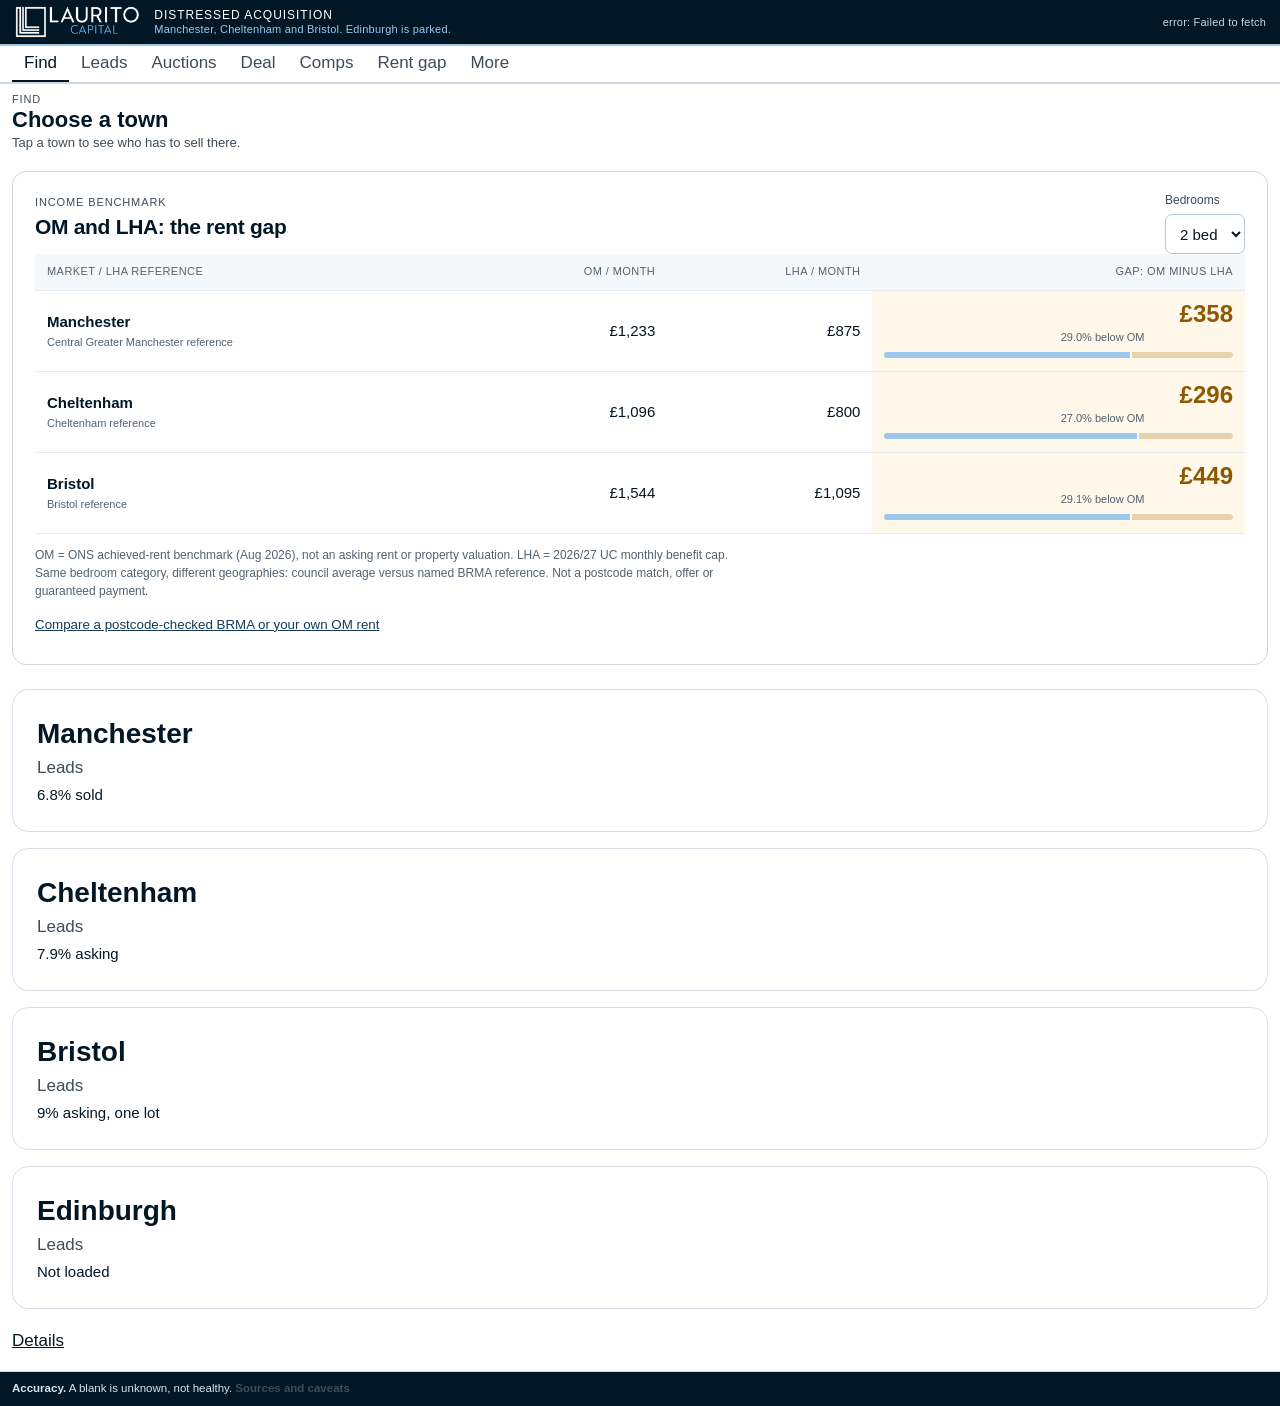
==== commit 0015c173: "Highlight open-market rent versus LHA gaps Add a visible Find-screen table and Rent gap view with 1-" ====
--- a/index.html
+++ b/index.html
@@ -60,10 +60,10 @@
 #deal_body [id^="uw_"].dlf input,#deal_body .dlf input,#deal_body .dlf select,#uw_units input,#uw_units select{color:#1748b5}#uw_units td{min-width:80px}#uw_units th{white-space:normal}#uw_results .kpi b{overflow-wrap:anywhere}
 
 #subnav [data-v="sales"]{color:#176640;border:1px solid #7bad8c;background:#edf7f0}#sales_body .opgrid .card{min-width:0}#fw_body a{overflow-wrap:anywhere}
-</style><link rel="stylesheet" href="assets/laurito.css"><link rel="stylesheet" href="assets/auctions.css"></head><body>
-<header><a class="lc-brand" href="#find"><img src="assets/laurito-lockup.png" alt="Laurito Capital"></a><div class="lc-product">Distressed acquisition<span>Manchester, Cheltenham, Bristol and Edinburgh. Auctions also cover Glasgow.</span></div><div id="status">connecting...</div></header>
+</style><link rel="stylesheet" href="assets/laurito.css"></head><body>
+<header><a class="lc-brand" href="#find"><img src="assets/laurito-lockup.png" alt="Laurito Capital"></a><div class="lc-product">Distressed acquisition<span>Manchester, Cheltenham and Bristol. Edinburgh is parked.</span></div><div id="status">connecting...</div></header>
 <div id="app">
-<nav id="nav2"><div class="mainnav"><button class="mainb" data-g="find">Find</button><button class="mainb" data-g="auctions">Auctions</button><button class="mainb" data-g="deal">Deal</button><button class="mainb" data-g="partners">Partners</button><button class="mainb" data-g="pipe">Pipeline</button></div><div id="subnav"></div></nav><nav class="ctl" style="display:none"><button class="btn sec" id="overview_tab">Overview</button><button class="btn sec" id="accom_tab">Accommodation (TA / DA)</button><button class="btn" id="assets_tab">Funnel</button><button class="btn sec" id="map_tab">Map</button><button class="btn sec" id="operators_tab">Operators</button><button class="btn sec" id="frameworks_tab">Frameworks</button><button class="btn sec" id="pipeline_tab">Pipeline</button><button class="btn sec" id="shortlist_tab">Shortlist</button><button class="btn sec" id="contracts_tab" style="display:none">Contracts to bid for</button><button class="btn sec" id="partners_tab" style="display:none">Partners &amp; returns</button></nav><section id="auctions_view" class="hidden" aria-label="Auctions"><main class="aq-shell" id="auctions_body"><p>Loading auction interface...</p></main></section><div id="assets_view">
+<nav id="nav2"><div class="mainnav"><button class="mainb" data-g="find">Find</button><button class="mainb" data-g="deal">Deal</button><button class="mainb" data-g="partners">Partners</button><button class="mainb" data-g="pipe">Pipeline</button></div><div id="subnav"></div></nav><nav class="ctl" style="display:none"><button class="btn sec" id="overview_tab">Overview</button><button class="btn sec" id="accom_tab">Accommodation (TA / DA)</button><button class="btn" id="assets_tab">Funnel</button><button class="btn sec" id="map_tab">Map</button><button class="btn sec" id="operators_tab">Operators</button><button class="btn sec" id="frameworks_tab">Frameworks</button><button class="btn sec" id="pipeline_tab">Pipeline</button><button class="btn sec" id="shortlist_tab">Shortlist</button><button class="btn sec" id="contracts_tab" style="display:none">Contracts to bid for</button><button class="btn sec" id="partners_tab" style="display:none">Partners &amp; returns</button></nav><div id="assets_view">
 <div class="legend"><b>How to use:</b> drill down one level at a time: City &rsaquo; District &rsaquo; Sector &rsaquo; Street &rsaquo; Property &rsaquo; Landlord. A and B (hard leads) rank above C. A blank check is <b>Unknown</b>, not healthy. Click a name to go down, a figure for its source, or a step to go back.<details style="margin-top:6px"><summary>What A, B, C and D mean</summary><table class="rule"><tr><th>Band</th><th>Test</th><th>What it means for buying</th><th>Evidence</th></tr>
 <tr><td><span class="lvl d">A</span></td><td><b>Verified live insolvency or receivership.</b> Court winding-up, creditors' voluntary liquidation, administration or a CVA is still running, or a lender-appointed receiver has not been discharged. A solvent liquidation or an ended process is not A.</td><td>An office-holder controls the sale. Ask to be on the buyer list.</td><td>Companies House insolvency filings with no closing filing.</td></tr>
 <tr><td><span class="lvl b">B</span></td><td><b>Evidenced lender or receiver sale of a specific property.</b> The listing says receivers, the mortgagee, administrators or a liquidator. Executor and attorney sales are not B.</td><td>That property is being sold to repay debt. Use the legal pack and the auctioneer.</td><td>Listing wording and the date it was checked.</td></tr>
@@ -85,7 +85,7 @@
 
 <section id="st3" class="hidden"><div class="g2"><div class="card"><h2 id="h3what">Properties</h2><p class="lead" id="what_lead"></p><div class="ctl"><label><input type="checkbox" id="p_area" checked> this district only</label><button class="btn sec" id="back2">&larr; back to the funnel</button></div><div class="scroll"><table id="tprops"></table></div></div>
 <div class="card" id="odetail"></div></div></section>
-</main></div><div id="overview_view" class="hidden"><main><div class="ctl" style="margin:0"><b style="font-size:16px">Overview</b><span class="foot">mirrors the model: 1 sources, 2 build, 3-4 funnel, 5 deal flow</span><select id="ov_city"><option value="">All cities</option></select></div><div id="overview_body"><p class="foot">loading...</p></div></main></div><div id="accom_view" class="hidden"><main><div class="ctl" style="margin:0"><b style="font-size:16px">Accommodation: temporary accommodation (TA) and asylum dispersal (DA)</b><select id="ac_city"></select><span class="foot">Edinburgh included where data is loaded; missing values are unknown.</span></div><div id="accom_body"></div></main></div><div id="map_view" class="hidden"><main><div class="ctl" style="margin:0"><b style="font-size:16px">Find: where the bargains are</b><select id="map_city"></select><select id="map_metric"><option value="deal" selected>Colour: area screen (no LHA)</option><option value="ppsqm">Sold £/sqm (all)</option><option value="flat_ppsqm">Sold £/sqm, flats</option><option value="house_ppsqm">Sold £/sqm, houses</option><option value="rent_psm">Rent £/sqm/yr, 2-bed (estimate)</option><option value="gy">Gross yield, 2-bed (estimate)</option><option value="ly">LHA yield, 2-bed</option><option value="dist">A and C landlords</option><option value="sales">Sales in 12 months</option><option value="a4_pct">HMO Article 4 share</option><option value="fz_pct">Flood zone 2/3 share</option><option value="bestop">Best manager (operators)</option><option value="ocod">Overseas-owned titles</option><option value="yield_med">Recent achieved yield (auction)</option><option value="imd_decile">Deprivation decile</option><option value="income_rate">Income-deprived people %</option><option value="lh_house_pct">Leasehold share of house sales</option></select><label><input type="checkbox" id="ml_a" checked> <span style="color:#0b5fff">&#9679;</span> sales</label><label><input type="checkbox" id="ml_b" checked> <span style="color:#777">&#9679;</span> other sales (company, repossession)</label><label><input type="checkbox" id="ml_lots" checked> <span style="color:#6a1b9a">&#9679;</span> auction lots</label><label><input type="checkbox" id="ml_dist" checked> <span style="color:#c62828">&#9679;</span> distressed / <span style="color:#b26a00">&#9679;</span> strained landlords' titles</label><label><input type="checkbox" id="ml_blk"> <span style="color:#1a9c5b">&#9675;</span> blocks of 5+ homes</label><label><input type="checkbox" id="ml_a4" checked> <span style="color:#d84315">&#9472;&#9472;</span> HMO Article 4 areas</label><label><input type="checkbox" id="ml_listed"> <span style="color:#333">&#9679;</span> listed buildings</label><label><input type="checkbox" id="ml_ocod"> <span style="color:#00897b">&#9679;</span> overseas-owned titles</label><label><input type="checkbox" id="ml_prov" checked> <span style="color:#7b1fa2">&#9679;</span> provider-owned property</label><label><input type="checkbox" id="ml_yc" checked> <span style="color:#f9a825">&#9679;</span> yield comps (auction rent + sold)</label></div><div id="map_legend" class="foot"></div><div id="asset_grade_legend"></div><div id="map_hint" class="foot" style="margin:-4px 0 8px"></div><div class="mapgrid"><div id="map_canvas"></div><div class="card" id="map_side"></div></div></main></div><div id="rp_view" class="hidden"><main><div id="rp_body"><p>Loading RP / charity research...</p></div></main></div><div id="pscreen_view" class="hidden"><main><div id="ps_body"><p class="foot">loading...</p></div></main></div><div id="sales_view" class="hidden"><main><div id="sales_body"></div></main></div><div id="deal_view" class="hidden"><main><div id="deal_body"></div></main></div><div id="frameworks_view" class="hidden"><main><div class="ctl" style="margin:0"><b style="font-size:16px">Frameworks: how councils and government buy accommodation</b><select id="fw_reg"><option value="">All regions</option><option value="GM">Greater Manchester</option><option value="BRS">Bristol / West</option><option value="GLOS">Gloucestershire</option><option value="National">National</option></select><select id="fw_type"><option value="">All accommodation types</option></select><select id="fw_status"><option value="">Any status</option><option>Open to join</option><option>Forthcoming</option><option>Live (closed to new)</option><option>Closed</option></select><select id="fw_route"><option value="">Any route</option><option>Direct bid</option><option>Partner-led</option><option>Monitor</option></select></div><div id="fw_body"><p class="foot">loading...</p></div></main></div><div id="operators_view" class="hidden"><main><div class="ctl" style="margin:0"><b style="font-size:16px">Operators: who could lease and manage our homes</b><label>Min turnover £m <input id="op_to" type="number" value="20" style="width:70px;color:#0000ff;font-weight:700"></label><label>Min net assets £m <input id="op_na" type="number" value="5" style="width:70px;color:#0000ff;font-weight:700"></label><label>Match sectors in <select id="op_city"></select></label><select id="op_reg"><option value="">All areas</option><option value="GM">Greater Manchester</option><option value="BRS">Bristol / West</option><option value="GLOS">Gloucestershire</option></select><label><input type="checkbox" id="op_hide"> hide fails</label></div><div id="op_body"><p class="foot">loading...</p></div></main></div><div id="pipeline_view" class="hidden"><main><div class="ctl" style="margin:0"><b style="font-size:16px">Pipeline</b><span class="foot">A and C landlords in Manchester, Cheltenham and Bristol, plus anyone you have moved on. Change a stage on the card. If the database accepts it, the stage is shared. If not, it stays in this browser — export JSON to hand it on.</span><select id="pp_city"><option value="">All cities</option></select><select id="pp_lvl"><option value="ds">A and C</option><option value="d">A only</option></select></div><div id="pipe_body"></div></main></div><div id="shortlist_view" class="hidden"><main><div class="card" id="bestcard"><h2>Best leads (Manchester, Cheltenham, Bristol)</h2><p class="lead">A (live insolvency) and B (a specific lender or receiver sale) are listed before C (watchlist). Titles owned and LHA are not in the rank. Click a row for the deal card. <a href="https://app.nimbusmaps.co.uk/" target="_blank" rel="noopener">Open Nimbus</a></p><div class="scroll" style="max-height:420px"><table id="tbest"></table></div><p class="foot" id="best_note"></p></div></main></div><main id="contracts_view" class="hidden"><section class="card"><h2>Accommodation contracts to bid for</h2><p class="lead">Verified procurement notices and ongoing property-supply routes. A supply route is not an awarded contract or a guaranteed opportunity. Check the official notice before committing.</p><div class="ctl"><select id="c_city" aria-label="Contract city"><option value="">All target cities</option><option>Bristol</option><option>Manchester</option><option>Cheltenham</option><option>Edinburgh</option></select><select id="c_status" hidden><option value="actionable">Open notices and ongoing routes</option><option value="all" selected>All</option></select></div><p id="contract_coverage" class="foot"></p><div id="contract_cards" class="g2"></div><p class="foot">No automated submissions. Tender eligibility, planning/licensing, property standards, pricing, voids, maintenance and termination rights need checking. National or regional contracts are not necessarily available to a single-property landlord.</p></section></main><main id="partners_view" class="hidden"><section class="card"><h2>Top 10 agreement partners by region</h2><p class="lead">Outreach priority for a 5-30-unit opportunity, not ten approved tenants. Ranking favours evidenced property agreements, local fit and operating scale. A large organisation is not proof it has current appetite or a bankable lease covenant.</p><div class="ctl"><select id="partner_region" aria-label="Partner region"><option>Bristol / West of England</option><option>Manchester / Greater Manchester</option><option>Cheltenham / Gloucestershire</option><option>Edinburgh / Lothians</option></select><input type="checkbox" id="partner_direct" hidden></div><p class="foot" id="partners_coverage">Loading partner research...</p><div class="scroll"><table id="tpartners"></table></div><article class="card" id="partner_detail" style="margin-top:14px"><p>Select a partner to see the signing entity, agreement route, scale/financial evidence, risks and sources.</p></article></section><section class="card"><h2>Opportunity return check</h2><p class="lead">Enter a written landlord rent offer and your deal costs. Framework spend is not your rent; provider revenue is not a lease guarantee. Blank inputs produce no yield. Annual pre-tax income yields only, not IRR or a forecast of capital gains.</p><div class="g2" id="return_inputs"><label>Units <input id="ret_units" type="number" min="1" step="1" placeholder="5-30"></label><label>Agreed annual rent per unit £ <input id="ret_rent" type="number" min="0" step="100" placeholder="Written offer required"></label><label>Portfolio purchase price £ <input id="ret_price" type="number" min="0" step="1000"></label><label>Acquisition taxes and fees £ <input id="ret_fees" type="number" min="0" step="1000"></label><label>Works / compliance budget £ <input id="ret_works" type="number" min="0" step="1000"></label><label>Annual retained landlord costs £ <input id="ret_costs" type="number" min="0" step="100"></label><label>Annual repairs / capex reserve £ <input id="ret_reserve" type="number" min="0" step="100"></label><label>Rent loss / default stress % <input id="ret_loss" type="number" min="0" max="100" step="1"></label><label>Debt drawn £ <input id="ret_debt" type="number" min="0" step="1000"></label><label>Debt interest % <input id="ret_interest" type="number" min="0" step="0.1"></label><label>Annual principal repayments £ <input id="ret_principal" type="number" min="0" step="100"></label><label>Annual other financing fees £ <input id="ret_finance" type="number" min="0" step="100"></label></div><div id="return_result" class="legend" style="margin:16px 0 0">No partner-specific return is known until rent and acquisition costs are supplied.</div><p class="foot">All fields must be entered, including explicit zeroes. Include Scottish LBTT/ADS or English SDLT as applicable. A debt maturity balloon/refinancing is not modelled. Input values stay in this page and are not sent to the database.</p></section><section class="card"><h2>Before calling an agreement bankable</h2><ol><li>Confirm the legal signing entity and whether a group/council actually guarantees its rent. A nomination or care contract is not a landlord rent guarantee.</li><li>Get written acceptance of location, unit sizes, use, licensing/EPC standards, client cohort and the full 5-30-unit tranche.</li><li>Verify agreed base rent, reviews/caps, payment start, void cover, benefit-risk allocation, repairs, insurance and compliance responsibilities.</li><li>Read audited cash/liquidity, unrestricted reserves, debt/lease liabilities, regulator judgements and funding concentration, for the signing entity, not only its group.</li><li>Match lease duration and break clauses to commissioning/referral arrangements. Identify who pays during gaps and on early termination.</li><li>Require solicitor and lender review, security/guarantees where appropriate, stress tests and a viable alternative letting plan.</li></ol><a href="https://www.gov.uk/government/publications/focus-report-lease-based-provision-of-specialised-supported-housing" target="_blank" rel="noopener">Regulator: risks in lease-based specialised supported housing (England)</a></section></main></div>
+</main></div><div id="overview_view" class="hidden"><main><div class="ctl" style="margin:0"><b style="font-size:16px">Overview</b><span class="foot">mirrors the model: 1 sources, 2 build, 3-4 funnel, 5 deal flow</span><select id="ov_city"><option value="">All cities</option></select></div><div id="overview_body"><p class="foot">loading...</p></div></main></div><div id="accom_view" class="hidden"><main><div class="ctl" style="margin:0"><b style="font-size:16px">Accommodation: temporary accommodation (TA) and asylum dispersal (DA)</b><select id="ac_city"></select><span class="foot">Edinburgh parked.</span></div><div id="accom_body"></div></main></div><div id="map_view" class="hidden"><main><div class="ctl" style="margin:0"><b style="font-size:16px">Find: where the bargains are</b><select id="map_city"></select><select id="map_metric"><option value="deal" selected>Colour: area screen (no LHA)</option><option value="ppsqm">Sold £/sqm (all)</option><option value="flat_ppsqm">Sold £/sqm, flats</option><option value="house_ppsqm">Sold £/sqm, houses</option><option value="rent_psm">Rent £/sqm/yr, 2-bed (estimate)</option><option value="gy">Gross yield, 2-bed (estimate)</option><option value="ly">LHA yield, 2-bed</option><option value="dist">A and C landlords</option><option value="sales">Sales in 12 months</option><option value="a4_pct">HMO Article 4 share</option><option value="fz_pct">Flood zone 2/3 share</option><option value="bestop">Best manager (operators)</option><option value="ocod">Overseas-owned titles</option><option value="yield_med">Recent achieved yield (auction)</option><option value="imd_decile">Deprivation decile</option><option value="income_rate">Income-deprived people %</option><option value="lh_house_pct">Leasehold share of house sales</option></select><label><input type="checkbox" id="ml_a" checked> <span style="color:#0b5fff">&#9679;</span> sales</label><label><input type="checkbox" id="ml_b" checked> <span style="color:#777">&#9679;</span> other sales (company, repossession)</label><label><input type="checkbox" id="ml_lots" checked> <span style="color:#6a1b9a">&#9679;</span> auction lots</label><label><input type="checkbox" id="ml_dist" checked> <span style="color:#c62828">&#9679;</span> distressed / <span style="color:#b26a00">&#9679;</span> strained landlords' titles</label><label><input type="checkbox" id="ml_blk"> <span style="color:#1a9c5b">&#9675;</span> blocks of 5+ homes</label><label><input type="checkbox" id="ml_a4" checked> <span style="color:#d84315">&#9472;&#9472;</span> HMO Article 4 areas</label><label><input type="checkbox" id="ml_listed"> <span style="color:#333">&#9679;</span> listed buildings</label><label><input type="checkbox" id="ml_ocod"> <span style="color:#00897b">&#9679;</span> overseas-owned titles</label><label><input type="checkbox" id="ml_prov" checked> <span style="color:#7b1fa2">&#9679;</span> provider-owned property</label><label><input type="checkbox" id="ml_yc" checked> <span style="color:#f9a825">&#9679;</span> yield comps (auction rent + sold)</label></div><div id="map_legend" class="foot"></div><div id="asset_grade_legend"></div><div id="map_hint" class="foot" style="margin:-4px 0 8px"></div><div class="mapgrid"><div id="map_canvas"></div><div class="card" id="map_side"></div></div></main></div><div id="rp_view" class="hidden"><main><div id="rp_body"><p>Loading RP / charity research...</p></div></main></div><div id="pscreen_view" class="hidden"><main><div id="ps_body"><p class="foot">loading...</p></div></main></div><div id="sales_view" class="hidden"><main><div id="sales_body"></div></main></div><div id="deal_view" class="hidden"><main><div id="deal_body"></div></main></div><div id="frameworks_view" class="hidden"><main><div class="ctl" style="margin:0"><b style="font-size:16px">Frameworks: how councils and government buy accommodation</b><select id="fw_reg"><option value="">All regions</option><option value="GM">Greater Manchester</option><option value="BRS">Bristol / West</option><option value="GLOS">Gloucestershire</option><option value="National">National</option></select><select id="fw_type"><option value="">All accommodation types</option></select><select id="fw_status"><option value="">Any status</option><option>Open to join</option><option>Forthcoming</option><option>Live (closed to new)</option><option>Closed</option></select><select id="fw_route"><option value="">Any route</option><option>Direct bid</option><option>Partner-led</option><option>Monitor</option></select></div><div id="fw_body"><p class="foot">loading...</p></div></main></div><div id="operators_view" class="hidden"><main><div class="ctl" style="margin:0"><b style="font-size:16px">Operators: who could lease and manage our homes</b><label>Min turnover £m <input id="op_to" type="number" value="20" style="width:70px;color:#0000ff;font-weight:700"></label><label>Min net assets £m <input id="op_na" type="number" value="5" style="width:70px;color:#0000ff;font-weight:700"></label><label>Match sectors in <select id="op_city"></select></label><select id="op_reg"><option value="">All areas</option><option value="GM">Greater Manchester</option><option value="BRS">Bristol / West</option><option value="GLOS">Gloucestershire</option></select><label><input type="checkbox" id="op_hide"> hide fails</label></div><div id="op_body"><p class="foot">loading...</p></div></main></div><div id="pipeline_view" class="hidden"><main><div class="ctl" style="margin:0"><b style="font-size:16px">Pipeline</b><span class="foot">A and C landlords in Manchester, Cheltenham and Bristol, plus anyone you have moved on. Change a stage on the card. If the database accepts it, the stage is shared. If not, it stays in this browser — export JSON to hand it on.</span><select id="pp_city"><option value="">All cities</option></select><select id="pp_lvl"><option value="ds">A and C</option><option value="d">A only</option></select></div><div id="pipe_body"></div></main></div><div id="shortlist_view" class="hidden"><main><div class="card" id="bestcard"><h2>Best leads (Manchester, Cheltenham, Bristol)</h2><p class="lead">A (live insolvency) and B (a specific lender or receiver sale) are listed before C (watchlist). Titles owned and LHA are not in the rank. Click a row for the deal card. <a href="https://app.nimbusmaps.co.uk/" target="_blank" rel="noopener">Open Nimbus</a></p><div class="scroll" style="max-height:420px"><table id="tbest"></table></div><p class="foot" id="best_note"></p></div></main></div><main id="contracts_view" class="hidden"><section class="card"><h2>Accommodation contracts to bid for</h2><p class="lead">Verified procurement notices and ongoing property-supply routes. A supply route is not an awarded contract or a guaranteed opportunity. Check the official notice before committing.</p><div class="ctl"><select id="c_city" aria-label="Contract city"><option value="">All target cities</option><option>Bristol</option><option>Manchester</option><option>Cheltenham</option><option>Edinburgh</option></select><select id="c_status" hidden><option value="actionable">Open notices and ongoing routes</option><option value="all" selected>All</option></select></div><p id="contract_coverage" class="foot"></p><div id="contract_cards" class="g2"></div><p class="foot">No automated submissions. Tender eligibility, planning/licensing, property standards, pricing, voids, maintenance and termination rights need checking. National or regional contracts are not necessarily available to a single-property landlord.</p></section></main><main id="partners_view" class="hidden"><section class="card"><h2>Top 10 agreement partners by region</h2><p class="lead">Outreach priority for a 5-30-unit opportunity, not ten approved tenants. Ranking favours evidenced property agreements, local fit and operating scale. A large organisation is not proof it has current appetite or a bankable lease covenant.</p><div class="ctl"><select id="partner_region" aria-label="Partner region"><option>Bristol / West of England</option><option>Manchester / Greater Manchester</option><option>Cheltenham / Gloucestershire</option><option>Edinburgh / Lothians</option></select><input type="checkbox" id="partner_direct" hidden></div><p class="foot" id="partners_coverage">Loading partner research...</p><div class="scroll"><table id="tpartners"></table></div><article class="card" id="partner_detail" style="margin-top:14px"><p>Select a partner to see the signing entity, agreement route, scale/financial evidence, risks and sources.</p></article></section><section class="card"><h2>Opportunity return check</h2><p class="lead">Enter a written landlord rent offer and your deal costs. Framework spend is not your rent; provider revenue is not a lease guarantee. Blank inputs produce no yield. Annual pre-tax income yields only, not IRR or a forecast of capital gains.</p><div class="g2" id="return_inputs"><label>Units <input id="ret_units" type="number" min="1" step="1" placeholder="5-30"></label><label>Agreed annual rent per unit £ <input id="ret_rent" type="number" min="0" step="100" placeholder="Written offer required"></label><label>Portfolio purchase price £ <input id="ret_price" type="number" min="0" step="1000"></label><label>Acquisition taxes and fees £ <input id="ret_fees" type="number" min="0" step="1000"></label><label>Works / compliance budget £ <input id="ret_works" type="number" min="0" step="1000"></label><label>Annual retained landlord costs £ <input id="ret_costs" type="number" min="0" step="100"></label><label>Annual repairs / capex reserve £ <input id="ret_reserve" type="number" min="0" step="100"></label><label>Rent loss / default stress % <input id="ret_loss" type="number" min="0" max="100" step="1"></label><label>Debt drawn £ <input id="ret_debt" type="number" min="0" step="1000"></label><label>Debt interest % <input id="ret_interest" type="number" min="0" step="0.1"></label><label>Annual principal repayments £ <input id="ret_principal" type="number" min="0" step="100"></label><label>Annual other financing fees £ <input id="ret_finance" type="number" min="0" step="100"></label></div><div id="return_result" class="legend" style="margin:16px 0 0">No partner-specific return is known until rent and acquisition costs are supplied.</div><p class="foot">All fields must be entered, including explicit zeroes. Include Scottish LBTT/ADS or English SDLT as applicable. A debt maturity balloon/refinancing is not modelled. Input values stay in this page and are not sent to the database.</p></section><section class="card"><h2>Before calling an agreement bankable</h2><ol><li>Confirm the legal signing entity and whether a group/council actually guarantees its rent. A nomination or care contract is not a landlord rent guarantee.</li><li>Get written acceptance of location, unit sizes, use, licensing/EPC standards, client cohort and the full 5-30-unit tranche.</li><li>Verify agreed base rent, reviews/caps, payment start, void cover, benefit-risk allocation, repairs, insurance and compliance responsibilities.</li><li>Read audited cash/liquidity, unrestricted reserves, debt/lease liabilities, regulator judgements and funding concentration, for the signing entity, not only its group.</li><li>Match lease duration and break clauses to commissioning/referral arrangements. Identify who pays during gaps and on early termination.</li><li>Require solicitor and lender review, security/guarantees where appropriate, stress tests and a viable alternative letting plan.</li></ol><a href="https://www.gov.uk/government/publications/focus-report-lease-based-provision-of-specialised-supported-housing" target="_blank" rel="noopener">Regulator: risks in lease-based specialised supported housing (England)</a></section></main></div>
 <script>
 const SUPA_URL='https://kkdfprhrgxbkydqeifgz.supabase.co', SUPA_KEY='eyJhbGciOiJIUzI1NiIsInR5cCI6IkpXVCJ9.eyJpc3MiOiJzdXBhYmFzZSIsInJlZiI6ImtrZGZwcmhyZ3hia3lkcWVpZmd6Iiwicm9sZSI6ImFub24iLCJpYXQiOjE3OTE3OTgzMDEsImV4cCI6MjEwNzM3NDMwMX0.dd32w-wmLe1vlwzPwZsTpoGra3cFghE2bb5LGorJjJM';
 const LS={get:k=>{try{return localStorage.getItem(k)}catch(e){return null}},set:(k,v)=>{try{localStorage.setItem(k,v)}catch(e){}},rm:k=>{try{localStorage.removeItem(k)}catch(e){}}};
@@ -230,14 +230,14 @@
  return r}
 function partnerCell(o,ds){const m=partnerMatch(o,ds);return m.slice(0,2).map(x=>'<div><b>'+esc(x.who.split(' (')[0])+'</b> <span class="muted">'+esc(x.fit)+'</span></div>').join('')}
 function renderBest(){if(!OW||!D.ownerAreas)return;const tgt=new Set(D.subareas.map(s=>s.district));const inv={};for(const [d,ks] of Object.entries(D.ownerAreas)){if(!tgt.has(d))continue;for(const k of ks)(inv[k]=inv[k]||[]).push(d)}
- const rows=[];for(const o of OW){const L=o.A&&o.A.level;if(L!=='d'&&L!=='s')continue;const ds=inv[o.owner_key];if(!ds||!ds.length)continue;if(!ds.some(d=>{const sa=D.subareas.find(s=>s.district===d);return sa&&['Manchester','Cheltenham','City Of Bristol','Edinburgh'].includes(sa.city)}))continue;const y=null;const soc=ds.map(d=>LO&&LO.districts[d]&&LO.districts[d].social_pct).filter(v=>v!=null);
+ const rows=[];for(const o of OW){const L=o.A&&o.A.level;if(L!=='d'&&L!=='s')continue;const ds=inv[o.owner_key];if(!ds||!ds.length)continue;if(!ds.some(d=>{const sa=D.subareas.find(s=>s.district===d);return sa&&['Manchester','Cheltenham','City Of Bristol'].includes(sa.city)}))continue;const y=null;const soc=ds.map(d=>LO&&LO.districts[d]&&LO.districts[d].social_pct).filter(v=>v!=null);
   const tier=L==='d'?0:1;const ep=Math.min(20,o.epc_matches||0);
   rows.push({kind:'Landlord',name:o.name,o,level:L,why:L==='d'?o.A.ongoing.map(p=>p.name+(p.start?' since '+fmtD(p.start.date):'')).join(' + '):[...new Set(o.A.S.map(s=>s.t.replace(/ \d+ months old/,' 15+ months old')))].join(' + '),areas:ds.join(', '),units:o.titles,y,soc:soc.length?soc.reduce((a,b)=>a+b,0)/soc.length:null,subc:o.epc_matches||0,tier,band:L==='d'?'A':'C',homesFit:0,score:(L==='d'?2000:400)+ep})}
- const RA={'Manchester':'b2','Cheltenham':'b2','City Of Bristol':'b2'};for(const l of LOTS){if(sellerOf(l).k!=='c'||!sfShortlistAllowed(l))continue;const d=(l.postcode||'').toUpperCase().split(' ')[0];const inTgt=tgt.has(d);const sa=D.subareas.find(s=>s.district===d);if(!inTgt||!sa||!['Manchester','Cheltenham','City Of Bristol','Edinburgh'].includes(sa.city))continue;const c=sa&&councilFor(sa.city==='Edinburgh'?'City of Edinburgh':sa.city.replace('City Of ',''));const units=parseInt(l.units)||null;const g=parseFloat(String(l.guide||'').replace(/[^0-9.]/g,''))||null;const per=g&&units?g/units:null;const ly=null;
+ const RA={'Manchester':'b2','Cheltenham':'b2','City Of Bristol':'b2'};for(const l of LOTS){if(sellerOf(l).k!=='c'||!sfShortlistAllowed(l))continue;const d=(l.postcode||'').toUpperCase().split(' ')[0];const inTgt=tgt.has(d);const sa=D.subareas.find(s=>s.district===d);if(!inTgt||!sa||!['Manchester','Cheltenham','City Of Bristol'].includes(sa.city))continue;const c=sa&&councilFor(sa.city==='Edinburgh'?'City of Edinburgh':sa.city.replace('City Of ',''));const units=parseInt(l.units)||null;const g=parseFloat(String(l.guide||'').replace(/[^0-9.]/g,''))||null;const per=g&&units?g/units:null;const ly=null;
   rows.push({kind:'Lot',name:l.address,l,level:'lot',why:'Sold by '+sellerOf(l).label+', '+(l.auctioneer||'')+' '+(l.auction_date||'')+(l.guide?', guide '+l.guide:''),areas:d+(inTgt?'':' (outside target cities)'),units,y:ly,soc:LO&&LO.districts[d]?LO.districts[d].social_pct:null,subc:null,tier:0,band:'B',homesFit:(()=>{const ps=typeof sfFind==='function'?sfFind(l):null;const h=ps&&Number.isInteger(ps.site_homes)?ps.site_homes:null;return h!=null&&h>=5&&h<=30?h:0})(),score:1500+((()=>{const ps=typeof sfFind==='function'?sfFind(l):null;const h=ps&&Number.isInteger(ps.site_homes)?ps.site_homes:null;return h!=null&&h>=5&&h<=30?h:0})())})}
  rows.sort((a,b)=>(a.tier-b.tier)||(b.homesFit-a.homesFit)||(b.score-a.score));const top=rows.slice(0,40);window.LC_BEST=top;
  $('#tbest').innerHTML='<thead><tr><th>#</th><th class="l">Landlord / lot</th><th class="l">Why it is listed</th><th class="l">Where (target areas)</th><th>Homes or titles</th><th>LHA yield on local 2-bed price</th><th>Council/social homes in area</th><th>Sub-C rentals owned</th><th class="l">Who would take it (exit)</th><th>Band</th></tr></thead><tbody>'+top.map((r,i)=>'<tr data-i="'+i+'"><td>'+(i+1)+'</td><td class="l"><b>'+esc(r.name)+'</b> '+(r.kind==='Lot'?sfLotBadge(r.l)+' ':'')+(r.kind==='Lot'?uwLink(uwLotSeed(r.l),'Underwrite'):'')+(r.kind==='Lot'?'<span class="lvl b">B</span>':r.level==='d'?'<span class="lvl d">A</span>':'<span class="lvl s">C</span>')+'</td><td class="l"><div class="why">'+esc(r.why)+'</div></td><td class="l"><div class="why">'+esc(r.areas)+'</div></td><td>'+(r.units||'-')+'</td><td>'+pct(r.y)+'</td><td>'+(r.soc!=null?r.soc.toFixed(0)+'%':'-')+'</td><td>'+(r.subc==null?'-':r.subc)+'</td><td class="l">'+(r.kind==='Lot'?'<div class="muted">'+(/GL5/.test(r.areas)?'Cheltenham BC / Glos supported framework; Mears':/^M\d/.test(r.areas)?'Serco AASC NW; MCC TA leasing; Mears':/^BS/.test(r.areas)?'Bristol CC TA; Clearsprings; Mears':/^(DH|SR|TS|DL|NE)/.test(r.areas)?'Mears (AASC NE); council TA':'see Partners')+'</div>':partnerCell(r.o,r.areas.split(', ')))+'</td><td><b>'+esc(r.band||'')+'</b></td></tr>').join('')+'</tbody>';
- $('#best_note').textContent='A and B are listed before C. The order does not use how many titles a company owns, and it does not use LHA. Early-warning points are not shown here and are not a probability of default. Edinburgh is included where source data is loaded; missing values are unknown. '+rows.length+' candidates in Manchester, Cheltenham and Bristol.';
+ $('#best_note').textContent='A and B are listed before C. The order does not use how many titles a company owns, and it does not use LHA. Early-warning points are not shown here and are not a probability of default. Edinburgh is parked. '+rows.length+' candidates in Manchester, Cheltenham and Bristol.';
  $('#tbest').querySelectorAll('tbody tr').forEach(tr=>tr.onclick=()=>{const r=top[+tr.dataset.i];if(r.kind==='Lot'){if(r.l.url)window.open(r.l.url,'_blank')}else pickOwner(r.o)})}
 function renderSectors(district){const box=$('#sectorbox');if(!box)return;if(!LO){box.innerHTML='';return}const secs=Object.entries(LO.sectors).filter(([k])=>k.split(' ')[0]===district).sort((a,b)=>(lhaY(b[0])||0)-(lhaY(a[0])||0));const dd=LO.districts[district];if(!secs.length&&!dd){box.innerHTML='';return}
  const row=(k,r)=>'<tr><td class="l"><b>'+k+'</b></td><td>'+(r.social_pct!=null?r.social_pct+'%':'-')+'</td><td>'+(r.prs_pct!=null?r.prs_pct+'%':'-')+'</td>'+LCLS.map(([c])=>{const x=(r.classes||{})[c]||{};return '<td>'+(x.omv?'£'+fmt(x.omv)+'<div class="foot">'+x.n+' sales</div>':'<span class="foot">'+(x.n||0)+' sales</span>')+'</td><td>'+(x.lha_yield?'<b>'+pct(x.lha_yield)+'</b><div class="foot">mkt '+pct(x.mkt_yield)+'</div>':'-')+'</td>'}).join('')+'</tr>';
@@ -290,7 +290,7 @@
  const save=()=>fetch(SUPA_URL+'/rest/v1/owners?owner_key=eq.'+encodeURIComponent(o.owner_key),{method:'PATCH',headers:{...AUTHH(),'Content-Type':'application/json'},body:JSON.stringify({stage:o.stage,notes:o.notes,updated_at:new Date().toISOString()})});
  d.querySelectorAll('dd.src').forEach(dd=>{dd.onclick=ev=>showSrc(ev,dd.dataset.k,dd.previousElementSibling.textContent,dd.innerText.slice(0,60),o)});d.querySelectorAll('.stage').forEach(s=>s.onclick=()=>{o.stage=s.dataset.s;save();ownerDetail(o)});$('#onotes').onchange=e=>{o.notes=e.target.value;save()}}
 async function init(){try{const [c,s,o,oa]=await Promise.all([qall('councils?select=code,name,region,loc,ppsqm,lha,ta1000,hdt,hdt_cons,avg_price'),qall('subareas?select=*&order=score.desc'),qall('owners?select=*'),fetch('owner_areas.json?v='+Date.now()).then(r=>{if(!r.ok)throw new Error('owner-area index unavailable');return r.json()})]);D.ownerAreas=oa;D.councils=c;D.subareas=s.filter(x=>KEEP_CITIES.includes(x.city));try{const [chx,lots]=await Promise.all([qall('property_charges?select=*&distress=eq.1'),fetch('distressed_lots.json?v='+Date.now()).then(r=>r.ok?r.json():[]).catch(()=>[])]);LOTS=(lots||[]).map(sfLot);for(const x of chx)(CHG[x.owner_key]=CHG[x.owner_key]||[]).push(x);for(const x of o){if(!x.distress_class||x.distress_class==='unknown'){x.A=null;continue}x.A=analyse(x,CHG[x.owner_key]);const t=ownerType(x);if(x.A.level!=='x'&&t!=='property'){x.A.why=(t==='trustee'?'Pension trustee: signals do not mean its properties are distressed.':'Not a property company (business type '+sicText(x)+').');x.A.level='x'}}OW=o.filter(x=>x.A)}catch(e){console.log('distress load failed',e)}try{RENT=await (await fetch('rents.json?v='+Date.now())).json()}catch(e){}try{DEM=await (await fetch('demand.json?v='+Date.now())).json()}catch(e){}try{LO=await (await fetch('lha_omv.json?v='+Date.now())).json();if(LO.edinburgh)for(const [k,v] of Object.entries(LO.edinburgh)){if(/^EH\d+$/.test(k))LO.districts[k]={city:'Edinburgh',classes:{},...v};else LO.sectors[k]={city:'Edinburgh',classes:{},...v}}}catch(e){}try{PR=await (await fetch('prices.json?v='+Date.now())).json();for(const x of D.subareas){const p=PR.districts[x.district];if(p){x.flat_med=p.flat_med;x.flat_n=p.flat_n;x.terr_med=p.terr_med;x.terr_n=p.terr_n;x.flat2=p.flat2;x.flat2_n=p.flat2_n;x.ppsqm=p.ppsqm;x.matched=p.matched}const be=PR.bristol_epc&&PR.bristol_epc[x.district];if(be&&/bristol/i.test(x.city)){x.epc_subc=be.epc_subc;x.epc_efg=be.epc_efg;x.bristol_epc=true}}}catch(e){console.log('no prices',e)}try{EDI=await (await fetch('edinburgh.json?v='+Date.now())).json();const E=EDI.districts;const pr=(k,v)=>E.filter(x=>(x[k]||0)<=(v||0)).length/E.length;for(const d of E)D.subareas.push({district:d.district,city:'Edinburgh',score:Math.round(100*(pr('epc_efg',d.epc_efg)+pr('epc_subc',d.epc_subc)+pr('blocks_5_30',d.blocks_5_30))/3),owners_5_30:null,epc_subc:d.epc_subc,epc_efg:d.epc_efg,median_works:d.median_works,blocks_5_30:d.blocks_5_30,edinburgh:true})}catch(e){console.log('no edinburgh',e)}D.owners=o;D.ownersByKey=Object.fromEntries(o.map(x=>[x.owner_key,x]));
- $('#status').textContent='live · '+fmt(D.subareas.length)+' sub-areas in Manchester, Cheltenham, Bristol and Edinburgh (Scottish coverage differs) · '+fmt(o.length)+' company landlords · '+fmt(OW.filter(x=>x.A&&x.A.level==='d').length)+' A · '+fmt(OW.filter(x=>x.A&&x.A.level==='s').length)+' C · '+new Date().toLocaleDateString('en-GB');
+ $('#status').textContent='live · '+fmt(D.subareas.length)+' sub-areas in Manchester, Cheltenham, Bristol (Edinburgh parked: EPC only) · '+fmt(o.length)+' company landlords · '+fmt(OW.filter(x=>x.A&&x.A.level==='d').length)+' A · '+fmt(OW.filter(x=>x.A&&x.A.level==='s').length)+' C · '+new Date().toLocaleDateString('en-GB');
  for(const city of KEEP_CITIES){const op=document.createElement('option');op.value=city;op.textContent=city.replace('City Of ','');$('#a_city').appendChild(op)}
  renderAreas();try{renderBest()}catch(e){console.log('best failed',e)}try{pscreenStart()}catch(e){console.log('pscreen',e)}try{frameworksStart()}catch(e){console.log('fw',e)}try{renderOperators().catch(e=>console.log('ops',e))}catch(e){}try{renderPipeline()}catch(e){console.log('pipe',e)}['#a_city','#a_focus'].forEach(x=>$(x).addEventListener('input',renderAreas));['#w_focus','#w_epc','#w_q'].forEach(x=>$(x).addEventListener('input',renderWho));$('#p_area').addEventListener('input',renderProps);$('#back1').onclick=()=>goStep(1);$('#back2').onclick=()=>goStep(1);try{await fStart()}catch(e){console.log('funnel failed',e);$('#tfun').innerHTML='<tr><td>funnel error: '+e.message+'</td></tr>'}
 }catch(err){$('#status').textContent='error: '+err.message}}
@@ -303,7 +303,7 @@
 const esc=s=>String(s??'').replace(/[&<>"']/g,c=>({'&':'&amp;','<':'&lt;','>':'&gt;','"':'&quot;',"'":'&#39;'}[c]));
 let contractRows=[];
 function renderContracts(){const city=$('#c_city').value,all=$('#c_status').value==='all';const rs=contractRows.filter(x=>(!city||x.city===city)&&(all||['open','ongoing route'].includes(x.status)));$('#contract_coverage').textContent='Researched 13 Oct 2026. '+rs.length+' matching notices/routes. Manual source checks, not a live tender feed. Bristol is included here independently of its asset-data import.'+(city==='Cheltenham'?' No qualifying current route verified; check Cheltenham council / Publica procurement.':city==='Manchester'?' Current intake is unverified; select all researched notices to see the council enquiry lead.':'');$('#contract_cards').innerHTML=rs.map((x,ci)=>'<article class="card"><span class="tag">'+esc(x.city)+'</span><span class="tag '+(x.status==='open'?'n':x.status==='ongoing route'?'a':'')+'">'+esc(x.status)+'</span><h3 style="margin:8px 0">'+esc(x.title)+'</h3><p class="foot">Click any value to see its source.</p><dl class="kv" data-ci="'+ci+'"><dt>Status</dt><dd class="src">'+esc(x.status)+'</dd><dt>Buyer</dt><dd class="src">'+esc(x.buyer)+'</dd><dt>Description</dt><dd class="src">'+esc(x.description)+'</dd><dt>Deadline</dt><dd class="src">'+esc(x.deadline||'No fixed deadline published; confirm with buyer')+'</dd><dt>Property / supplier fit</dt><dd class="src">'+esc(x.eligibility)+'</dd><dt>Value / term</dt><dd class="src">'+esc(x.value_term||'Not stated / confirm with buyer')+'</dd><dt>Next step</dt><dd class="src">'+esc(x.next_step)+'</dd></dl><a class="btn sec" href="'+esc(x.url)+'" target="_blank" rel="noopener">Official source / apply</a>'+(x.notice_url?' <a href="'+esc(x.notice_url)+'" target="_blank" rel="noopener">Procurement notice</a>':'')+'</article>').join('')||'<p>No verified open notice or ongoing route is loaded for this selection. This does not establish that none exists.</p>';$('#contract_cards').querySelectorAll('dl[data-ci] dd.src').forEach(dd=>dd.onclick=ev=>{const x=rs[+dd.parentElement.dataset.ci];const lab=dd.previousElementSibling.textContent;const rec=lab==='Next step';popShow(ev,'<div class="sp-h">'+esc(lab)+': <b>'+esc(dd.innerText.slice(0,200))+'</b></div><div><b>Source:</b> '+(rec?'Ecosystem Deals recommendation, based on':'Official buyer pages')+' <span class="tag">researched 13 Oct 2026</span></div>'+(lab==='Status'?'<div class="sp-how">open = live competitive notice; ongoing route = buyer accepts suppliers/landlords on a rolling basis; other statuses are watchlist only.</div>':'')+'<div style="margin-top:6px"><a href="'+esc(x.url)+'" target="_blank" rel="noopener">Official source / route page</a>'+(x.notice_url?' &nbsp; <a href="'+esc(x.notice_url)+'" target="_blank" rel="noopener">Procurement notice</a>':'')+'</div><div class="sp-how">Check the official page before relying on dates or terms; this is manual research, not a live feed.</div>')})}
-function viewMode(mode){const active=mode===false?'assets':mode===true?'contracts':mode;window.lcAuctionsActive=active==='auctions';for(const name of ['assets','contracts','partners','shortlist','overview','pipeline','map','accom','operators','frameworks','deal','pscreen','rp','sales','auctions']){const vw=$('#'+name+'_view');if(vw)vw.classList.toggle('hidden',name!==active);const tb=$('#'+name+'_tab');if(tb)tb.className='btn'+(name===active?'':' sec')}try{navSync(active)}catch(e){}if(active==='auctions'&&window.lcAuctions)window.lcAuctions.start();if(active==='sales')try{salesStart()}catch(e){console.log(e)}if(active==='deal')try{dealStart()}catch(e){console.log(e)}if(active==='rp')try{rpStart()}catch(e){console.log(e)}if(active==='pscreen')try{pscreenStart()}catch(e){console.log(e)}if(active==='contracts')renderContracts();if(active==='partners')renderPartners();if(active==='overview')try{renderOverview()}catch(e){console.log(e)}if(active==='pipeline')try{renderPipeline();pipeDealsCard()}catch(e){console.log(e)}if(active==='map')try{mapStart()}catch(e){console.log(e)}if(active==='accom')try{accomStart()}catch(e){console.log(e)}if(active==='operators')try{operatorsStart()}catch(e){console.log(e)}if(active==='frameworks')try{frameworksStart()}catch(e){console.log(e)}}
+function viewMode(mode){const active=mode===false?'assets':mode===true?'contracts':mode;for(const name of ['assets','contracts','partners','shortlist','overview','pipeline','map','accom','operators','frameworks','deal','pscreen','rp','sales']){const vw=$('#'+name+'_view');if(vw)vw.classList.toggle('hidden',name!==active);const tb=$('#'+name+'_tab');if(tb)tb.className='btn'+(name===active?'':' sec')}try{navSync(active)}catch(e){}if(active==='sales')try{salesStart()}catch(e){console.log(e)}if(active==='deal')try{dealStart()}catch(e){console.log(e)}if(active==='rp')try{rpStart()}catch(e){console.log(e)}if(active==='pscreen')try{pscreenStart()}catch(e){console.log(e)}if(active==='contracts')renderContracts();if(active==='partners')renderPartners();if(active==='overview')try{renderOverview()}catch(e){console.log(e)}if(active==='pipeline')try{renderPipeline();pipeDealsCard()}catch(e){console.log(e)}if(active==='map')try{mapStart()}catch(e){console.log(e)}if(active==='accom')try{accomStart()}catch(e){console.log(e)}if(active==='operators')try{operatorsStart()}catch(e){console.log(e)}if(active==='frameworks')try{frameworksStart()}catch(e){console.log(e)}}
 $('#assets_tab').onclick=()=>viewMode('assets');$('#shortlist_tab').onclick=()=>{cur.area=null;viewMode('shortlist')};$('#overview_tab').onclick=()=>viewMode('overview');$('#pipeline_tab').onclick=()=>viewMode('pipeline');$('#map_tab').onclick=()=>viewMode('map');$('#accom_tab').onclick=()=>viewMode('accom');$('#operators_tab').onclick=()=>viewMode('operators');$('#frameworks_tab').onclick=()=>viewMode('frameworks');$('#contracts_tab').onclick=()=>viewMode('contracts');$('#partners_tab').onclick=()=>viewMode('partners');['#c_city','#c_status'].forEach(x=>$(x).onchange=renderContracts);
 fetch('contracts.json?v='+Date.now()).then(r=>{if(!r.ok)throw new Error('contracts unavailable');return r.json()}).then(j=>{contractRows=j;renderContracts()}).catch(e=>{$('#contract_coverage').textContent=e.message});
 
@@ -654,11 +654,7 @@
  return {ta,da,parts:{t1,t2,t3,t4,d1,d2,d3,d4}}}
 
 async function renderAccom(){const city=$('#ac_city').value||'Manchester';const box=$('#accom_body');box.innerHTML='<p class="foot">loading...</p>';
- if(city==='Edinburgh'){
- const dem=DEM&&DEM.cities&&(DEM.cities.Edinburgh||DEM.cities['City of Edinburgh']);const stats=dem&&dem.stats||{};
- box.innerHTML='<div class="card"><h2>Edinburgh: loaded accommodation evidence</h2><p class="lead">Edinburgh is active. Scottish housing, planning and tenancy rules differ: England-only TA/DA fit scores are not applied here. Missing Scottish demand or provider terms are unknown, not zero.</p>'+(Object.keys(stats).length?'<dl class="kv">'+Object.entries(stats).map(([k,v])=>'<dt>'+esc(k)+'</dt><dd>'+esc(v&&v.value!=null?v.value:'Not loaded')+(v&&v.source?' · '+esc(typeof v.source==='string'?v.source:JSON.stringify(v.source)):'')+'</dd>').join('')+'</dl>':'<p>No Edinburgh demand statistics are loaded in demand.json.</p>')+'<p class="foot">Building, EPC and owner evidence remain available in Find when the Scottish files are loaded. Provider intake and lease economics need local verification; no English lease assumptions have been carried over.</p><button class="btn sec" id="ac_edi_map">Open Edinburgh map evidence</button></div>';
- $('#ac_edi_map').onclick=()=>{viewMode('map');const sel=$('#map_city');sel.value='Edinburgh';MP.city='Edinburgh';mRender().catch(e=>{box.textContent='Edinburgh map data unavailable: '+e.message})};return}
-
+ if(city==='Edinburgh'){box.innerHTML='<div class="card"><p>Edinburgh is parked (14 Oct 2026). No new TA/DA work until it is un-parked.</p></div>';return}
  await mLoadCity(city);const prev={city:MP.city,pc:MP.pcIndex,dist:MP.dist,bySec:MP.bySec};MP.city=city;const d=MP.data[city];MP.pcIndex={};for(const [pc,la,ln] of d.pcs)MP.pcIndex[pc]=[la,ln];MP.bySec=MP.bySec||{};MP.dist=null;try{await mDistress()}catch(e){}
  const a=d.comps.filter(c=>c.c==='A'&&c.ps);MP.cityMed=a.length?med(a.map(c=>c.ps)):null;
  const dem=(DEM&&DEM.cities&&DEM.cities[city])||{};const sv=k=>{const s=(dem.stats||{})[k];return s&&s.value!=null?fmt(s.value):'-'};const sp=k=>{const x=dem.spend&&dem.spend[k];return x?gbp(x.total_gbp):'not published'};
@@ -669,15 +665,15 @@
  '<div class="card"><h2>Lease terms offered in this region</h2><p class="lead">What each lease partner says about term, rent and who pays for empty periods and repairs. From the Partners research (13 Oct 2026); these are scheme-wide, not street-specific. Verify current intake before outreach.</p><div class="scroll" style="max-height:420px"><table id="tleaseterms"></table></div></div>'+
  '<div class="card"><h2>Where to buy for TA and for asylum dispersal: postcode sectors</h2><p class="lead">Two scores from published data only. Click a column header to sort, a sector to open it on the map. Click "how" for the formula.</p><div class="ctl"><a href="#" id="ac_how">how the scores work</a></div><div class="scroll" style="max-height:560px"><table id="tacc"></table></div></div>';
  table('#tacc',rows,[{h:'Sector',k:'name',l:1,f:v=>'<b>'+esc(v)+'</b>'},{h:'TA fit (0-100)',k:'ta',f:v=>v==null?'-':'<span class="score'+(v>=60?' hi':v>=40?' mid':'')+'">'+v+'</span>'},{h:'DA fit (0-100)',k:'da',f:v=>v==null?'-':'<span class="score'+(v>=60?' hi':v>=40?' mid':'')+'">'+v+'</span>'},{h:'LHA yield 2-bed',k:'ly',f:v=>v==null?'-':(v*100).toFixed(1)+'%'},{h:'Sold £/sqm',k:'ppsqm',f:v=>v?'£'+fmt(v):'-'},{h:'Houses £/sqm',k:'house',f:v=>v?'£'+fmt(v):'-'},{h:'3-bed homes',k:'b3',f:fmt},{h:'HMO Article 4 %',k:'a4',f:v=>v==null?'-':v+'%'},{h:'Flood zone 2/3 %',k:'fz',f:v=>v==null?'-':v+'%'},{h:'Conservation %',k:'ca',f:v=>v==null?'-':v+'%'},{h:'A and C landlords',k:'dist',f:n0},{h:'Overseas-owned titles',k:'ocod',f:n0},{h:'Recent yield (auction)',k:'yld',f:(v,r)=>v?(v*100).toFixed(1)+'% <span class="foot">('+r.yn+')</span>':'-'},{h:'Deprivation decile',k:'imd',f:v=>v==null?'-':v},{h:'Income-deprived %',k:'inc',f:v=>v==null?'-':v+'%'},{h:'Leasehold houses %',k:'lhh',f:v=>v==null?'-':v+'%'},{h:'Sales 12m',k:'sales',f:n0}],'ta',r=>{viewMode('map');const sel=$('#map_city');if(sel.value!==city){sel.value=city;MP.city=city;mRender().then(()=>mPick(r.name))}else{MP.city=city;setTimeout(()=>mPick(r.name),300)}});
- try{if(!window.__partners){const r=await fetch('partners.json?v='+Date.now());window.__partners=r.ok?await r.json():[]}const RG={'Manchester':/Manchester/i,'City Of Bristol':/Bristol/i,'Cheltenham':/Cheltenham|Gloucester/i,'Edinburgh':/Edinburgh|Lothian|Scotland/i}[city];const pr=(Array.isArray(window.__partners)?window.__partners:(window.__partners.partners||[])).filter(p=>RG.test(p.region||''));
+ try{if(!window.__partners){const r=await fetch('partners.json?v='+Date.now());window.__partners=r.ok?await r.json():[]}const RG={'Manchester':/Manchester/i,'City Of Bristol':/Bristol/i,'Cheltenham':/Cheltenham|Gloucester/i}[city];const pr=(Array.isArray(window.__partners)?window.__partners:(window.__partners.partners||[])).filter(p=>RG.test(p.region||''));
   $('#tleaseterms').innerHTML='<thead><tr><th>#</th><th class="l">Partner</th><th class="l">Lease term</th><th class="l">Rent basis</th><th class="l">Empty periods and costs</th><th class="l">Route status</th></tr></thead><tbody>'+pr.sort((a,b)=>(a.rank||99)-(b.rank||99)).map(p=>'<tr><td>'+(p.rank||'')+'</td><td class="l"><b>'+esc(p.entity||'')+'</b>'+((p.sources||[])[0]?' <a href="'+esc(typeof p.sources[0]==='string'?p.sources[0]:(p.sources[0].url||''))+'" target="_blank" rel="noopener">source</a>':'')+'</td><td class="l"><div class="why">'+esc(p.term||'-')+'</div></td><td class="l"><div class="why">'+esc(p.rent_basis||'-')+'</div></td><td class="l"><div class="why">'+esc(p.void_and_cost_allocation||'-')+'</div></td><td class="l"><div class="why">'+esc(p.direct_route_status||'-')+'</div></td></tr>').join('')+'</tbody>'}catch(e){console.log('lease terms',e)}
  $('#ac_how').onclick=e=>{e.preventDefault();popShow(e,'<div class="sp-h"><b>How the fit scores work</b></div><div class="sp-how"><b>TA fit</b> (council temporary accommodation, mainly families in self-contained homes, rent capped at LHA): up to 40 for LHA yield on the sector 2-bed (3% = 0, 7% = 40); up to 30 for cheaper flats per sqm than the city median; up to 15 for low flood-zone exposure; up to 15 for 2-3 bed stock in the sector.</div><div class="sp-how"><b>DA fit</b> (asylum dispersal, often shared houses / HMOs leased to Serco or Clearsprings): up to 35 for cheaper houses per sqm than the city median; up to 25 for 3-bed stock; up to 25 if outside HMO Article 4 areas (conversion to a small HMO needs no planning permission); up to 15 for low flood exposure.</div><div class="sp-how">Inputs: Land Registry Price Paid matched to energy certificates, LHA 2026/27, energy-certificate floor areas and rooms, planning.data.gov.uk Article 4 and conservation areas, Environment Agency flood zones (postcode centroids). Weights are a starting point; tell me to change them.</div>')};
  MP.city=prev.city||MP.city;MP.pcIndex=prev.pc||MP.pcIndex;MP.dist=prev.dist;MP.bySec=prev.bySec}
-function accomStart(){const sel=$('#ac_city');if(sel.options.length===0)for(const k of ['Manchester','City Of Bristol','Cheltenham','Edinburgh']){const op=document.createElement('option');op.value=k;op.textContent=CITYLBL(k);sel.appendChild(op)}sel.onchange=renderAccom;renderAccom().catch(e=>{$('#accom_body').innerHTML='<p>Failed: '+esc(e.message)+'</p>'})}
+function accomStart(){const sel=$('#ac_city');if(sel.options.length===0)for(const k of ['Manchester','City Of Bristol','Cheltenham']){const op=document.createElement('option');op.value=k;op.textContent=CITYLBL(k);sel.appendChild(op)}sel.onchange=renderAccom;renderAccom().catch(e=>{$('#accom_body').innerHTML='<p>Failed: '+esc(e.message)+'</p>'})}
 
 // ===== Operators tab v2 (15 Oct 2026): engaging operator cards + best manager per postcode sector =====
 let OPS=null;const OPM={};
-const OP_CITIES=[['Manchester','Manchester'],['City Of Bristol','Bristol'],['Edinburgh','Edinburgh'],['Cheltenham','Cheltenham']];
+const OP_CITIES=[['Manchester','Manchester'],['City Of Bristol','Bristol'],['Cheltenham','Cheltenham']];
 const USE_LBL={asylum:'Asylum dispersal',ta:'Temporary accommodation',supported:'Supported housing',justice:'Prison leavers (CAS)',yp:'Young people / care leavers',private:'Private lets only'};
 async function opLoad(){if(!OPS)OPS=await (await fetch('operators.json?v='+Date.now())).json();await psLoad();return OPS}
 function opThr(){return {to:(+(($('#op_to')||{}).value)||20)*1e6,na:(+(($('#op_na')||{}).value)||5)*1e6}}
@@ -773,7 +769,7 @@
 // ===== Provider presence (15 Oct 2026): where providers already service homes or hold council / government contracts =====
 let PRES=null;const PRF={city:'',kind:'',leads:false};
 const PR_EV={'contract':['Contract','#1a9c5b'],'contract (verify current)':['Contract (verify)','#7cb342'],'block contract':['Homes called off','#0d6e3f'],'framework':['On framework','#4f86f7'],'council report':['Council report','#4f86f7'],'framework (ended)':['Framework ended','#9aa5b5'],'owns homes':['Owns property','#7b1fa2']};
-const PR_CITIES=[['Manchester','Manchester'],['City Of Bristol','Bristol'],['Edinburgh','Edinburgh'],['Cheltenham','Cheltenham']];
+const PR_CITIES=[['Manchester','Manchester'],['City Of Bristol','Bristol'],['Cheltenham','Cheltenham']];
 const PR_KIND_COL={'Lettings / leasing firm':'#1a9c5b','National contractor':'#1565c0','Screened operator':'#0f1a2e','Support provider':'#e69b00','Housing association':'#9aa5b5','Charity / support':'#9aa5b5','Not matched on Companies House':'#bdbdbd'};
 async function presLoad(){if(!PRES){try{PRES=await (await fetch('presence.json?v='+Date.now())).json()}catch(e){PRES={providers:[]}}}return PRES}
 const prBadge=e=>{const [l,c]=PR_EV[e.e]||[e.e,'#999'];return '<span class="prb" style="background:'+c+'" title="'+esc(e.d+(e.dt?' ('+e.dt+')':''))+'">'+l+'</span>'};
@@ -891,12 +887,12 @@
  el.insertAdjacentHTML('afterbegin','<div class="dlmb">'+(v?'<div><small>Area screen</small><b>'+v.score+'</b><span class="foot">/100</span></div><div class="foot" style="flex:1">cheapness '+v.p.price+'/50 · hard A sellers '+v.p.sellers+'/25'+(DS[MP.city]?'':' (loading)')+' · manager '+v.p.manager+'/25'+(v.mgr?' ('+esc(v.mgr)+')':'')+'. LHA is not in this score. C watchlist sites are separate.</div>':'<div class="foot" style="flex:1">No area screen (too little sold-price evidence).</div>')+'<button class="btn" id="dl_here">Underwrite a deal here &rarr;</button></div>');
  $('#dl_here').onclick=()=>uwOpen({city:MP.city,pc:sec,prefill_note:'Area selected from the map. No specific asset, price, unit count or rent has been verified.'})}
 // ----- navigation: 4 groups, sub-tabs keep every existing view -----
-const NAVG={auctions:['Auctions',[['auctions','Auctions']]],find:['Find',[['map','Map'],['sales','For sale now'],['assets','Funnel'],['accom','Demand (TA / DA)']]],deal:['Deal',[['deal','Deal sheet']]],partners:['Partners',[['rp','RPs & charities'],['pscreen','Partner screen'],['operators','Operators'],['frameworks','Frameworks']]],pipe:['Pipeline',[['pipeline','Landlord pipeline'],['shortlist','Shortlist']]]};
+const NAVG={find:['Find',[['map','Map'],['sales','For sale now'],['assets','Funnel'],['accom','Demand (TA / DA)']]],deal:['Deal',[['deal','Deal sheet']]],partners:['Partners',[['rp','RPs & charities'],['pscreen','Partner screen'],['operators','Operators'],['frameworks','Frameworks']]],pipe:['Pipeline',[['pipeline','Landlord pipeline'],['shortlist','Shortlist']]]};
 function navSync(active){const g=Object.keys(NAVG).find(k=>NAVG[k][1].some(([v])=>v===active));if(!g)return;
  document.querySelectorAll('#nav2 .mainb').forEach(b=>b.classList.toggle('on',b.dataset.g===g));
  const subs=NAVG[g][1];$('#subnav').innerHTML=subs.length>1?subs.map(([v,l])=>'<button class="subb'+(v===active?' on':'')+'" data-v="'+v+'">'+l+'</button>').join(''):'';
  $('#subnav').querySelectorAll('.subb').forEach(b=>b.onclick=()=>{if(b.dataset.v==='shortlist')cur.area=null;viewMode(b.dataset.v)})}
-function navGo(g){viewMode(NAVG[g][1][0][0]);if(g==='auctions')history.replaceState(null,'','#auctions');else if(location.hash==='#auctions')history.replaceState(null,'',location.pathname+location.search)}
+function navGo(g){viewMode(NAVG[g][1][0][0])}
 function pipeDealsCard(){const pb=$('#pipeline_view main')||$('#pipeline_view');if(!pb)return;let el=$('#pipe_deals');if(!el){el=document.createElement('div');el.id='pipe_deals';pb.insertBefore(el,pb.firstChild.nextSibling)}const all=JSON.parse(localStorage.getItem('ed_deals')||'[]');el.innerHTML=all.length?'<div class="card"><h2>Underwritten deals</h2>'+dlSavedTable(all)+'</div>':'<div class="card"><p class="foot">No underwritten deals yet. Use the Deal tab, or "Underwrite a deal here" on the map.</p></div>';dlSavedWire(el);uwPipeline(el)}
 
 // ===== Partner screen (15 Oct 2026): stable property partners for guaranteed-rent / lease underwriting =====
@@ -949,7 +945,7 @@
 function rpContent(v){if(v==null)return 'Not verified';if(Array.isArray(v))return '<ul>'+v.map(x=>'<li>'+esc(rpText(x))+'</li>').join('')+'</ul>';if(typeof v==='object')return Object.entries(v).filter(([k,x])=>x!=null).map(([k,x])=>'<p><b>'+esc(k.replace(/_/g,' '))+':</b> '+esc(rpText(x))+'</p>').join('');return '<p>'+esc(String(v))+'</p>'}
 async function rpStart(){const b=$('#rp_body');try{if(!RPR)RPR=await(await fetch('rp_charities.json?v='+Date.now())).json();rpRender()}catch(e){b.innerHTML='<p>Research could not load: '+esc(e.message)+'</p>'}}
 function rpRender(){const b=$('#rp_body'),all=RPR.partners,order={'Published landlord route':0,'Partnership enquiry only':1,'No route verified':2};const rows=all.filter(x=>(!RPF.city||x.cities.includes(RPF.city))&&(!RPF.route||x.route_status===RPF.route)&&(!RPF.q||JSON.stringify(x).toLowerCase().includes(RPF.q))).sort((a,b)=>order[a.route_status]-order[b.route_status]||a.name.localeCompare(b.name));
-b.innerHTML='<div class="card"><h2>RPs & charities: who will actually take your property?</h2><p class="lead">A registered provider (RP) is a landlord registered with the housing regulator. A charity may provide housing or support without being an RP. Neither status guarantees your rent. <b>Published landlord route</b> means an explicit invitation to owners, not confirmed local intake, credit approval or acceptance of a 5–30-unit block.</p><p class="foot">Research checked '+esc(RPR.updated)+'. '+all.length+' deduplicated records. Source periods vary; financial reviews are incomplete where stated. No enquiries sent. Edinburgh is included where source data is loaded; local intake still requires verification. These records do not automatically improve deal scores.</p><div class="kpis">'+Object.keys(order).map(s=>'<div class="kpi"><small>'+s+'</small><b>'+all.filter(x=>x.route_status===s).length+'</b></div>').join('')+'</div></div>'+
+b.innerHTML='<div class="card"><h2>RPs & charities: who will actually take your property?</h2><p class="lead">A registered provider (RP) is a landlord registered with the housing regulator. A charity may provide housing or support without being an RP. Neither status guarantees your rent. <b>Published landlord route</b> means an explicit invitation to owners, not confirmed local intake, credit approval or acceptance of a 5–30-unit block.</p><p class="foot">Research checked '+esc(RPR.updated)+'. '+all.length+' deduplicated records. Source periods vary; financial reviews are incomplete where stated. No enquiries sent. Edinburgh remains parked. These records do not automatically improve deal scores.</p><div class="kpis">'+Object.keys(order).map(s=>'<div class="kpi"><small>'+s+'</small><b>'+all.filter(x=>x.route_status===s).length+'</b></div>').join('')+'</div></div>'+
 '<div class="card" style="border-left:4px solid #b7791f"><h3>Material review findings</h3><ul><li><b>Elim:</b> transferred into Places for People Living+ on 1 October 2026. Not a separate current counterparty.</li><li><b>GreenSquareAccord:</b> RSH G3/V3 downgrade on 7 October 2026; C2 unchanged. Not a preferred lease partner on this evidence.</li><li><b>DHI / Home Turf:</b> published five-year void/arrears-cover offer, but 2025 charity accounts are flagged qualified. Establish why before relying on the covenant.</li><li><b>P3:</b> published landlord contracts are only 6–12 months, not long-term contracted income.</li></ul><p class="foot">Open the relevant record below for the dated official sources and limitations.</p></div>'+
 '<div class="card"><div class="ctl" style="flex-wrap:wrap"><label>Area <select id="rp_city"><option value="">All target areas</option>'+[['Manchester','Manchester / GM'],['City Of Bristol','Bristol / West of England'],['Cheltenham','Cheltenham / Gloucestershire']].map(([k,l])=>'<option value="'+k+'"'+(RPF.city===k?' selected':'')+'>'+l+'</option>').join('')+'</select></label><label>Evidence <select id="rp_route"><option value="">All routes</option>'+Object.keys(order).map(s=>'<option'+(RPF.route===s?' selected':'')+'>'+s+'</option>').join('')+'</select></label><input id="rp_q" placeholder="Search name, terms or risk" value="'+esc(RPF.q)+'" style="padding:7px;min-width:230px"></div><p>'+rows.length+' matching records. Start with published routes, then confirm postcode demand and the exact lessee.</p><div style="display:grid;grid-template-columns:repeat(auto-fit,minmax(min(100%,350px),1fr));gap:12px">'+rows.map(x=>'<article style="padding:16px;border:1px solid var(--line);border-radius:8px;min-width:0;overflow-wrap:anywhere"><span class="tag" style="background:'+(x.route_status==='Published landlord route'?'#e4f6ec':x.route_status==='Partnership enquiry only'?'#fff3d6':'#edf0f4')+'">'+esc(x.route_status)+'</span><h3>'+esc(x.name)+'</h3><p class="foot">'+esc(x.type)+'<br>'+esc(x.region)+'</p><p><b>Published economics:</b> '+esc(x.summary_terms)+'</p><p><b>Main caution:</b> '+esc(x.summary_risk)+'</p><details><summary style="cursor:pointer;font-weight:600">Property fit, covenant, terms & sources</summary><h4>Exact entity</h4>'+rpContent(x.legal_entity)+'<h4>Property criteria / 5–30-unit fit</h4>'+rpContent(x.property_criteria)+'<h4>Lease / management terms</h4>'+rpContent(x.terms)+'<h4>Where they work (not proof of intake)</h4>'+rpContent(x.coverage_evidence)+'<h4>Financial covenant: date and scope</h4>'+rpContent(x.covenant_evidence)+'<h4>Regulator evidence</h4>'+rpContent(x.regulator_evidence)+'<h4>Risks</h4>'+rpContent(x.risks)+'<h4>Next step</h4>'+rpContent(x.next_step)+'<p><a href="'+rpSafeURL(x.contact_url)+'" target="_blank" rel="noopener">Official enquiry / contact route</a></p><h4>Sources</h4><ol>'+x.sources.map(s=>'<li><a href="'+rpSafeURL(s.url)+'" target="_blank" rel="noopener">'+esc(s.title)+'</a></li>').join('')+'</ol><p class="foot">Checked '+esc(x.checked_date)+'. No enquiry sent.</p></details></article>').join('')+'</div></div>'+
 '<div class="card"><h3>What still stops a property being bankable?</h3><p>Written postcode-specific demand; confirmation of 5–30-unit capacity; named lease counterparty and any enforceable parent guarantee; current standalone accounts, unrestricted cash and lease liabilities; agreed rent, indexation, breaks, repair caps, voids, insurance and handback; planning/licensing and a funded referral/support route. A framework place or group grade alone is not enough.</p><p class="foot">RSH grades: G = governance, V = financial viability, C = consumer standards. G1 is the highest governance grade; V2 is compliant with material risks; G3/V3 signal serious concerns. Check the date and assessed legal entity.</p></div>';
@@ -1066,7 +1062,7 @@
 function uwField(k,l,type='number',extra=''){const v=UW.state[k];return '<label class="dlf"><small>'+esc(l)+'</small><input id="uw_'+k+'" type="'+type+'" value="'+esc(v==null?'':String(v))+'" '+extra+'></label>'}
 function uwSelect(k,l,opts){return '<label class="dlf"><small>'+esc(l)+'</small><select id="uw_'+k+'">'+opts.map(([v,t])=>'<option value="'+esc(v)+'"'+(UW.state[k]===v?' selected':'')+'>'+esc(t)+'</option>').join('')+'</select></label>'}
 UW.migrateOpex=function(s){if(!s||!Object.prototype.hasOwnProperty.call(s,'opex'))return s;const old=s.opex;const ref=UW.refs.find(r=>r.name===s.brma);const rent=(s.rows||[]).reduce((a,r)=>{const n=+r.units||0;return a+(r.tenure==='SO'?n*(+r.omv||0)*(+s.soRentPct||0)/100*(+s.retainedPct||0)/100:s.income_mode==='lha'?n*(+(ref&&ref[String(r.beds)])||0)*12:n*(+r.annualRent||0)*(s.income_mode==='market80'?.8:1))},0);if(s.opexMargin===null||s.opexMargin===undefined){s.opexMargin=old!==null&&old!==''&&Number.isFinite(+old)&&+old>=0&&rent>0?+old/rent*100:null;if(s.opexMargin!==null)s.opex_margin_note='Converted the previous annual OPEX amount to a margin using year-one rent. From now on OPEX follows rent at this fixed percentage; the old separate OPEX growth assumption no longer applies.';else if(old!==null&&old!=='')s.opex_margin_note='Previous annual OPEX could not be converted without positive rental income. Enter an OPEX percentage.'}s.legacyAnnualOpex=old;s.legacyOpexGrowth=s.opexGrowth;delete s.opex;delete s.opexGrowth;return s;};
-async function uwStart(){await uwRefs();try{const latest=JSON.parse(localStorage.getItem('ed_uw_draft'));if(latest&&Array.isArray(latest.rows))UW.state={...UW.defaults(),...latest};}catch(e){}if(!UW.state){try{UW.state=JSON.parse(localStorage.getItem('ed_uw_draft'))}catch(e){}UW.state={...UW.defaults(),...(UW.state||{})}}UW.migrateOpex(UW.state);const b=$('#deal_body');b.innerHTML='<div class="card"><h2>Underwrite a deal: inputs only</h2><p class="lead">You own the asset; the institutional tenant signs the lease and owes you rent. Adapted from your Excel model, with one OPEX margin (% of rent). Change an input to update the summary, then download the formula-based Excel model.</p><p class="foot">Blue inputs are editable. Rates and timing start as assumptions, not verified terms. Original uploaded scheme details are not published. '+esc(UW.state.prefill_note||'Enter actual deal facts and a tenant rent offer; do not treat a public contract as a government guarantee.')+(UW.state.opex_margin_note?' '+esc(UW.state.opex_margin_note):'')+'</p><div class="dlgrid">'+uwField('name','Asset / scheme name','text')+uwSelect('city','City',[['Manchester','Manchester'],['City Of Bristol','Bristol'],['Edinburgh','Edinburgh'],['Cheltenham','Cheltenham'],['Other','Other']])+uwField('pc','Postcode / sector','text')+uwField('tenant','Rent-paying legal tenant','text')+uwSelect('rent_status','Rent evidence',[['Assumed','Assumed / unconfirmed'],['Quoted','Written quote (user supplied)'],['Contracted','Executed lease (user supplied)']])+uwField('source_url','Listing / quote source URL','url')+'</div></div>'+
+async function uwStart(){await uwRefs();try{const latest=JSON.parse(localStorage.getItem('ed_uw_draft'));if(latest&&Array.isArray(latest.rows))UW.state={...UW.defaults(),...latest};}catch(e){}if(!UW.state){try{UW.state=JSON.parse(localStorage.getItem('ed_uw_draft'))}catch(e){}UW.state={...UW.defaults(),...(UW.state||{})}}UW.migrateOpex(UW.state);const b=$('#deal_body');b.innerHTML='<div class="card"><h2>Underwrite a deal: inputs only</h2><p class="lead">You own the asset; the institutional tenant signs the lease and owes you rent. Adapted from your Excel model, with one OPEX margin (% of rent). Change an input to update the summary, then download the formula-based Excel model.</p><p class="foot">Blue inputs are editable. Rates and timing start as assumptions, not verified terms. Original uploaded scheme details are not published. '+esc(UW.state.prefill_note||'Enter actual deal facts and a tenant rent offer; do not treat a public contract as a government guarantee.')+(UW.state.opex_margin_note?' '+esc(UW.state.opex_margin_note):'')+'</p><div class="dlgrid">'+uwField('name','Asset / scheme name','text')+uwSelect('city','City',[['Manchester','Manchester'],['City Of Bristol','Bristol'],['Cheltenham','Cheltenham'],['Other','Other']])+uwField('pc','Postcode / sector','text')+uwField('tenant','Rent-paying legal tenant','text')+uwSelect('rent_status','Rent evidence',[['Assumed','Assumed / unconfirmed'],['Quoted','Written quote (user supplied)'],['Contracted','Executed lease (user supplied)']])+uwField('source_url','Listing / quote source URL','url')+'</div></div>'+
 '<div class="card" style="border-left:4px solid #2875ad"><button id="uw_calculate" class="btn" type="button">Calculate &amp; show output</button><p id="uw_status" role="status" style="margin:10px 0 0"></p><p id="uw_percent_help" class="foot">For OPEX, enter 10 or 10% to mean ten percent. Results appear below the inputs; use Calculate &amp; show output to jump there. Changes are saved in this browser.</p></div><div class="card"><h3>Income & unit mix</h3><div class="dlgrid">'+uwSelect('income_mode','Rented-unit income basis',[['direct','Annual contract rent per unit'],['lha','LHA benchmark only'],['market80','80% of annual market rent per unit']])+uwSelect('brma','BRMA for LHA benchmark',[['','Not verified: select the correct area'],...UW.refs.map(r=>[r.name,r.name])])+'</div><p class="foot">Rent column is annual £ per unit, not a row total. SO rows use OMV × retained share × SO rent %. LHA uses official DWP monthly UC rates, April 2026 to March 2027, annualised × 12. LHA is a benefit cap, not bankable rent and not a provider offer. Confirm the exact BRMA using the full postcode. Beds are required only for LHA mode.</p><div id="uw_lha_reference"></div><div class="scroll"><table id="uw_units"><thead><tr><th>Tenure</th><th>Units</th><th>LHA category</th><th>OMV £ / unit</th><th>Annual rent £ / unit</th><th></th></tr></thead><tbody></tbody></table></div><button id="uw_add" class="btn sec" style="margin-top:8px">Add unit row</button></div>'+
 '<div class="card"><h3>Price, OPEX & financing</h3><div class="dlgrid">'+uwField('price','Purchase price £ (0 = NIY bid)','number','min="0" step="1000"')+uwField('entryYield','Target entry NIY %','number','min="0.01" step="0.05"')+uwField('opexMargin','OPEX margin % of rent','text','inputmode="decimal" placeholder="10 or 10%" aria-describedby="uw_percent_help"')+uwField('ltv','Debt LTV % of purchase price','number','min="0" max="100" step="1"')+uwField('interest','Interest rate % (interest only)','number','min="0" step="0.1"')+uwField('exitYield','Exit NOI yield % (assumption, not evidence)','number','min="0.01" step="0.05"')+'</div><p class="foot">OPEX is the percentage of rental income retained landlord obligations cost, including unrecoverable VAT. Annual OPEX = that year’s rent × OPEX margin. The same percentage applies every year, so OPEX moves with rent. No extra VAT multiplier is added. One-off works and transaction costs stay separate. The exit yield is an assumption you type in. Do not treat 6-6.5% as an established exit yield.</p></div>'+
 '<div class="card"><h3>One-off capex</h3><div class="dlgrid">'+uwField('capexPerUnit','Capex £ per unit, one-off','number','min="0" step="100"')+uwField('capex','Additional scheme-level works £','number','min="0" step="100"')+'</div><p id="uw_capex_total" class="foot"></p><p class="foot">Total capex = all entered units × capex per unit + additional scheme-level works. Include unrecoverable VAT and any contingency in your inputs. Paid at completion from equity; no capex loan assumed. Do not enter the same works in both fields. Existing saved total works remain in the scheme-level field.</p></div>'+
@@ -1106,12 +1102,12 @@
 function sfShortlistAllowed(l){const p=sfFind(l);return !p||sfIsLive(p)}
 function sfLotBadge(l){const p=sfFind(l);return p?sfBadge(p):'<span class="tag" style="background:#edf0f3;color:#555">Sale status not checked</span>'}
 async function sfLoad(){if(SALE_FEED)return SALE_FEED;const r=await fetch('property_status.json?v='+Date.now());if(!r.ok)throw Error('Property status data unavailable');SALE_FEED=await r.json();if(typeof LOTS!=='undefined')LOTS=LOTS.map(sfLot);return SALE_FEED}
-function sfSeed(p){return {name:p.address,completionMonth:0,pc:p.postcode||'',city:['Manchester','Cheltenham','City Of Bristol','Edinburgh'].includes(p.city)?p.city:'Other',units:p.site_scope==='single_site'?(sfSiteHomes(p)||0):(p.site_scope==='single_home'?1:0),price:p.price_input_gbp??p.asking_price_gbp??0,source_url:p.url||'',prefill_note:'Acquisition assumes completion at month 0 and rent from month 1; edit actual timing. Sale status '+p.status+'; checked '+p.checked_at+'. Listing price is not an agreed purchase price. '+sfSiteLabel(p)+'. '+String(p.units||'')+'. Review the listing notes and confirm unit and bed mix, current availability and actual institutional-tenant rent. Existing passing rent is not a new lease offer. '+(p.price_input_note||'')}}
+function sfSeed(p){return {name:p.address,completionMonth:0,pc:p.postcode||'',city:['Manchester','Cheltenham','City Of Bristol'].includes(p.city)?p.city:'Other',units:p.site_scope==='single_site'?(sfSiteHomes(p)||0):(p.site_scope==='single_home'?1:0),price:p.price_input_gbp??p.asking_price_gbp??0,source_url:p.url||'',prefill_note:'Acquisition assumes completion at month 0 and rent from month 1; edit actual timing. Sale status '+p.status+'; checked '+p.checked_at+'. Listing price is not an agreed purchase price. '+sfSiteLabel(p)+'. '+String(p.units||'')+'. Review the listing notes and confirm unit and bed mix, current availability and actual institutional-tenant rent. Existing passing rent is not a new lease offer. '+(p.price_input_note||'')}}
 async function salesStart(){const b=$('#sales_body');if(!b)return;b.innerHTML='<p>Checking sale-status research...</p>';try{await sfLoad();try{await auLoad()}catch(e){AUCTION_SOURCES={sources:[],error:e.message}}sfRender()}catch(e){b.innerHTML='<div class="card"><p>'+esc(e.message)+'</p><p>No availability inferred from old auction dates.</p></div>'}}
-function sfRender(){const b=$('#sales_body'),all=SALE_FEED.properties;const rows=all.filter(p=>(!SALE_FILTER.city||p.city===SALE_FILTER.city)&&(!SALE_FILTER.source||p.source_id===SALE_FILTER.source)&&(!SALE_FILTER.auctionOnly||p.source_kind==='auction')&&(!SALE_FILTER.siteOnly||sfMultiHomeSite(p))&&(SALE_FILTER.status!=='live'||sfIsLive(p))&&(!SALE_FILTER.size||(sfFits(p)))&&(!SALE_FILTER.q||JSON.stringify(p).toLowerCase().includes(SALE_FILTER.q))).sort((a,b)=>((typeof lcAssetGrade==='function'?lcAssetGrade.rank(lcAssetGrade.lot(a))-lcAssetGrade.rank(lcAssetGrade.lot(b)):0))||(['Manchester','Cheltenham','City Of Bristol','Edinburgh'].includes(b.city)-['Manchester','Cheltenham','City Of Bristol','Edinburgh'].includes(a.city))||(sfIsLive(b)-sfIsLive(a))||(a.address||'').localeCompare(b.address||''));const live=all.filter(sfIsLive);const liveAuctions=live.filter(p=>p.source_kind==='auction'),liveSites=liveAuctions.filter(sfMultiHomeSite),liveFit=liveSites.filter(sfFits);
- b.innerHTML='<div class="card"><h2>For sale: multi-home sites</h2><p class="lead">A navy bar means the official agent or auctioneer page advertised the property for sale when checked. It is not an assurance that it remains unsold. <b>Call the agent before spending money.</b> Sold, withdrawn and unresolved old auctions are excluded from the default view.</p><p class="foot">Snapshot checked '+esc(SALE_FEED.updated)+'. Not a real-time portal feed. On reload, the live label expires after 48 hours or a scheduled auction date passes; a same-day auction is marked outcome unconfirmed. Exact dates may be unresolved where the official page contradicts itself. '+esc(SALE_FEED.coverage_note||'')+'</p><div class="kpis"><div class="kpi"><small>Advertised auction lots</small><b>'+liveAuctions.length+'</b></div><div class="kpi"><small>Multi-home auction sites</small><b>'+liveSites.length+'</b></div><div class="kpi"><small>Target-city multi-home auction sites</small><b>'+liveSites.filter(p=>['Manchester','Cheltenham','City Of Bristol','Edinburgh'].includes(p.city)).length+'</b></div><div class="kpi"><small>Sold / withdrawn</small><b>'+all.filter(p=>/sold|withdrawn/i.test(sfState(p))).length+'</b></div></div></div>'+
+function sfRender(){const b=$('#sales_body'),all=SALE_FEED.properties;const rows=all.filter(p=>(!SALE_FILTER.city||p.city===SALE_FILTER.city)&&(!SALE_FILTER.source||p.source_id===SALE_FILTER.source)&&(!SALE_FILTER.auctionOnly||p.source_kind==='auction')&&(!SALE_FILTER.siteOnly||sfMultiHomeSite(p))&&(SALE_FILTER.status!=='live'||sfIsLive(p))&&(!SALE_FILTER.size||(sfFits(p)))&&(!SALE_FILTER.q||JSON.stringify(p).toLowerCase().includes(SALE_FILTER.q))).sort((a,b)=>((typeof lcAssetGrade==='function'?lcAssetGrade.rank(lcAssetGrade.lot(a))-lcAssetGrade.rank(lcAssetGrade.lot(b)):0))||(['Manchester','Cheltenham','City Of Bristol'].includes(b.city)-['Manchester','Cheltenham','City Of Bristol'].includes(a.city))||(sfIsLive(b)-sfIsLive(a))||(a.address||'').localeCompare(b.address||''));const live=all.filter(sfIsLive);const liveAuctions=live.filter(p=>p.source_kind==='auction'),liveSites=liveAuctions.filter(sfMultiHomeSite),liveFit=liveSites.filter(sfFits);
+ b.innerHTML='<div class="card"><h2>For sale: multi-home sites</h2><p class="lead">A navy bar means the official agent or auctioneer page advertised the property for sale when checked. It is not an assurance that it remains unsold. <b>Call the agent before spending money.</b> Sold, withdrawn and unresolved old auctions are excluded from the default view.</p><p class="foot">Snapshot checked '+esc(SALE_FEED.updated)+'. Not a real-time portal feed. On reload, the live label expires after 48 hours or a scheduled auction date passes; a same-day auction is marked outcome unconfirmed. Exact dates may be unresolved where the official page contradicts itself. '+esc(SALE_FEED.coverage_note||'')+'</p><div class="kpis"><div class="kpi"><small>Advertised auction lots</small><b>'+liveAuctions.length+'</b></div><div class="kpi"><small>Multi-home auction sites</small><b>'+liveSites.length+'</b></div><div class="kpi"><small>Target-city multi-home auction sites</small><b>'+liveSites.filter(p=>['Manchester','Cheltenham','City Of Bristol'].includes(p.city)).length+'</b></div><div class="kpi"><small>Sold / withdrawn</small><b>'+all.filter(p=>/sold|withdrawn/i.test(sfState(p))).length+'</b></div></div></div>'+
 auCoverageHTML(all)+'<div class="card" style="border-left:4px solid #a36418"><details><summary style="cursor:pointer;font-weight:600">Availability and site-count checks</summary><ul><li><b>20 Lansdown Place, Cheltenham:</b> Allsop now says Sold Prior. It is not a live opportunity.</li><li><b>82 Sumner Road:</b> withdrawn. <b>51 St Andrews Road South:</b> sold prior.</li><li><b>Brighton / Fulham Savills blocks:</b> current pages invite offers by noon 5 November; displayed auction is 24 November, not the old 20 October date.</li><li><b>Bolton Waterside:</b> consented development land, not 12 existing homes; old auction result does not prove current availability.</li></ul><p class="foot">Switch to all checked statuses for source evidence. 379 Bath Road, Bristol is newly verified as a two-home auction site, not seven homes from its bedroom total. No advertised 5–30-home auction site in Bristol or Cheltenham was verified in this sample; that is not evidence that none exists.</p></details></div>'+
-'<div class="card"><p><button id="sf_chelt_stock" class="btn sec">Cheltenham agent stock</button> <span class="foot">Includes separately labelled serviced / short-stay units. Use All checked statuses for unverified leads.</span></p><p class="foot"><b>Site-based search:</b> multiple homes physically offered at one block, property or contiguous site. A landlord owning several unrelated homes does not qualify. Default: auction lots with 2+ existing homes at one source-supported site. Clear the site checkbox to inspect separate-address portfolios, single homes and unresolved configurations.</p><div class="ctl" style="flex-wrap:wrap">'+auFilterHTML(all)+'<label><input id="sf_site" type="checkbox"'+(SALE_FILTER.siteOnly?' checked':'')+'> 2+ homes offered at one site only</label>'+ '<label>Area <select id="sf_city">'+[['','All areas (targets first)'],['Manchester','Manchester'],['Cheltenham','Cheltenham'],['City Of Bristol','Bristol'],['Edinburgh','Edinburgh'],['Other','Outside target cities'],['Bolton','Bolton']].map(([v,t])=>'<option value="'+v+'"'+(SALE_FILTER.city===v?' selected':'')+'>'+t+'</option>').join('')+'</select></label><label>Sale status <select id="sf_status"><option value="live"'+(SALE_FILTER.status==='live'?' selected':'')+'>Live advertised only</option><option value="all"'+(SALE_FILTER.status==='all'?' selected':'')+'>All checked statuses</option></select></label><label><input id="sf_size" type="checkbox"'+(SALE_FILTER.size?' checked':'')+'> 5–30 homes per site only</label><input id="sf_q" placeholder="Search address or notes" value="'+esc(SALE_FILTER.q)+'"></div><p>'+rows.length+' matching lots. Site home counts are based on the marketed property, not landlord ownership totals. Listing descriptions are not an independent survey or legal-boundary certificate. Passing rents and listed tenancies are not institutional-tenant rent offers.</p><div class="opgrid">'+rows.map(p=>'<article class="card" style="margin:0;border-top:4px solid '+(sfIsLive(p)?'#021726':'#727b87')+';overflow-wrap:anywhere">'+sfBadge(p)+(p.scope_note?'<p class="foot"><b>Scope:</b> '+esc(p.scope_note)+'</p>':'')+'<h3>'+esc(p.address)+'</h3><p class="foot" style="font-weight:600">'+esc(sfSiteLabel(p))+'</p><p class="foot">'+esc(p.city==='City Of Bristol'?'Bristol':p.city==='Other'?(p.location_label||'Outside target cities'):p.city)+' · '+esc(String(p.units_label||p.units||p.units_n||'Units not verified'))+'</p><p><b>Asking / guide:</b> '+esc(p.guide||'Not currently quoted')+'<br><b>Sale date:</b> '+esc(p.auction_date||p.auction_window||(p.source_kind==='auction'?'Auction day not verified; see official listing':'Private treaty / date not stated'))+(p.offer_deadline?'<br><b>Earlier offer deadline:</b> '+esc(p.offer_deadline):'')+'</p><p>'+esc(p.auctioneer||'')+' · '+esc(p.seller_type||'Seller type not disclosed')+'</p><p><a href="'+sfURL(p.url)+'" target="_blank" rel="noopener">Official listing / latest availability</a></p>'+(sfIsLive(p)?uwLink(sfSeed(p),'Underwrite this property'):'<p class="foot">Not a currently verified live opportunity.</p>')+'<details style="margin-top:10px"><summary style="cursor:pointer">Evidence, agent contact & risks</summary><p><b>Status evidence:</b> '+esc(p.status_evidence||'Not established')+'</p><p><b>Checked:</b> '+esc(p.checked_at||'Unknown')+'</p><p><b>Site / offered-home evidence:</b> '+esc(p.site_evidence||'Physical site configuration has not been verified.')+'</p><p><b>Cautions:</b> '+esc(p.notes||'Confirm current availability, tenure, planning, licences and rent.')+'</p>'+(p.contact?'<p><b>Agent:</b> '+esc(p.contact.name||'Official enquiries')+'<br>'+fcLinks(p.contact)+'</p>':'')+'<ol>'+(p.sources||[]).map(s=>'<li><a href="'+sfURL(s.url)+'" target="_blank" rel="noopener">'+esc(s.title||'Official source')+'</a></li>').join('')+'</ol></details>'+(typeof lcDealCard==='function'?lcDealCard({band:lcBandForProp(p),prop:p}):'')+'</article>').join('')+'</div>'+(!rows.length?'<p>No matching live evidence in this checked sample. Clear filters or check official catalogues; do not infer there is no supply.</p>':'')+'</div>'+
+'<div class="card"><p><button id="sf_chelt_stock" class="btn sec">Cheltenham agent stock</button> <span class="foot">Includes separately labelled serviced / short-stay units. Use All checked statuses for unverified leads.</span></p><p class="foot"><b>Site-based search:</b> multiple homes physically offered at one block, property or contiguous site. A landlord owning several unrelated homes does not qualify. Default: auction lots with 2+ existing homes at one source-supported site. Clear the site checkbox to inspect separate-address portfolios, single homes and unresolved configurations.</p><div class="ctl" style="flex-wrap:wrap">'+auFilterHTML(all)+'<label><input id="sf_site" type="checkbox"'+(SALE_FILTER.siteOnly?' checked':'')+'> 2+ homes offered at one site only</label>'+ '<label>Area <select id="sf_city">'+[['','All areas (targets first)'],['Manchester','Manchester'],['Cheltenham','Cheltenham'],['City Of Bristol','Bristol'],['Other','Outside target cities'],['Bolton','Bolton']].map(([v,t])=>'<option value="'+v+'"'+(SALE_FILTER.city===v?' selected':'')+'>'+t+'</option>').join('')+'</select></label><label>Sale status <select id="sf_status"><option value="live"'+(SALE_FILTER.status==='live'?' selected':'')+'>Live advertised only</option><option value="all"'+(SALE_FILTER.status==='all'?' selected':'')+'>All checked statuses</option></select></label><label><input id="sf_size" type="checkbox"'+(SALE_FILTER.size?' checked':'')+'> 5–30 homes per site only</label><input id="sf_q" placeholder="Search address or notes" value="'+esc(SALE_FILTER.q)+'"></div><p>'+rows.length+' matching lots. Site home counts are based on the marketed property, not landlord ownership totals. Listing descriptions are not an independent survey or legal-boundary certificate. Passing rents and listed tenancies are not institutional-tenant rent offers.</p><div class="opgrid">'+rows.map(p=>'<article class="card" style="margin:0;border-top:4px solid '+(sfIsLive(p)?'#021726':'#727b87')+';overflow-wrap:anywhere">'+sfBadge(p)+(p.scope_note?'<p class="foot"><b>Scope:</b> '+esc(p.scope_note)+'</p>':'')+'<h3>'+esc(p.address)+'</h3><p class="foot" style="font-weight:600">'+esc(sfSiteLabel(p))+'</p><p class="foot">'+esc(p.city==='City Of Bristol'?'Bristol':p.city==='Other'?(p.location_label||'Outside target cities'):p.city)+' · '+esc(String(p.units_label||p.units||p.units_n||'Units not verified'))+'</p><p><b>Asking / guide:</b> '+esc(p.guide||'Not currently quoted')+'<br><b>Sale date:</b> '+esc(p.auction_date||p.auction_window||(p.source_kind==='auction'?'Auction day not verified; see official listing':'Private treaty / date not stated'))+(p.offer_deadline?'<br><b>Earlier offer deadline:</b> '+esc(p.offer_deadline):'')+'</p><p>'+esc(p.auctioneer||'')+' · '+esc(p.seller_type||'Seller type not disclosed')+'</p><p><a href="'+sfURL(p.url)+'" target="_blank" rel="noopener">Official listing / latest availability</a></p>'+(sfIsLive(p)?uwLink(sfSeed(p),'Underwrite this property'):'<p class="foot">Not a currently verified live opportunity.</p>')+'<details style="margin-top:10px"><summary style="cursor:pointer">Evidence, agent contact & risks</summary><p><b>Status evidence:</b> '+esc(p.status_evidence||'Not established')+'</p><p><b>Checked:</b> '+esc(p.checked_at||'Unknown')+'</p><p><b>Site / offered-home evidence:</b> '+esc(p.site_evidence||'Physical site configuration has not been verified.')+'</p><p><b>Cautions:</b> '+esc(p.notes||'Confirm current availability, tenure, planning, licences and rent.')+'</p>'+(p.contact?'<p><b>Agent:</b> '+esc(p.contact.name||'Official enquiries')+'<br>'+fcLinks(p.contact)+'</p>':'')+'<ol>'+(p.sources||[]).map(s=>'<li><a href="'+sfURL(s.url)+'" target="_blank" rel="noopener">'+esc(s.title||'Official source')+'</a></li>').join('')+'</ol></details>'+(typeof lcDealCard==='function'?lcDealCard({band:lcBandForProp(p),prop:p}):'')+'</article>').join('')+'</div>'+(!rows.length?'<p>No matching live evidence in this checked sample. Clear filters or check official catalogues; do not infer there is no supply.</p>':'')+'</div>'+
 '<div class="card"><h3>How underwriting works</h3><ol><li>Click <b>Underwrite this property</b>. Only the advertised address, existing-unit count and asking/guide price are copied. Blank / unknown facts remain missing.</li><li>Enter the <b>rent your institutional tenant will pay</b>, not its government contract revenue or necessarily the existing passing rent. Enter the landlord <b>OPEX margin as a percentage of rent</b>, including unrecoverable VAT.</li><li>Enter actual purchase price, debt LTV, interest and exit assumptions. With price 0, the model solves for a bid at the target NIY; it does not mean the property is free.</li><li>The summary updates rent, NOI, debt, interest cover, equity funding, dated XIRR, multiple, profit and exit proceeds. Advanced assumptions contain timing, growth, one-off costs and interest-only bullet debt.</li><li>Download the formula-based Excel or save locally in this browser. No real lease, provider covenant or financing approval is inferred. Desktop Excel recalculation remains unverified.</li></ol></div>';
  $('#sf_chelt_stock').onclick=()=>{Object.assign(SALE_FILTER,{city:'Cheltenham',source:'',auctionOnly:false,siteOnly:false,status:'live',size:false,q:''});sfRender()};$('#sf_site').onchange=e=>{SALE_FILTER.siteOnly=e.target.checked;sfRender()};$('#sf_source').onchange=e=>{SALE_FILTER.source=e.target.value;sfRender()};$('#sf_auction_only').onchange=e=>{SALE_FILTER.auctionOnly=e.target.checked;sfRender()};$('#sf_city').onchange=e=>{SALE_FILTER.city=e.target.value;sfRender()};$('#sf_status').onchange=e=>{SALE_FILTER.status=e.target.value;sfRender()};$('#sf_size').onchange=e=>{SALE_FILTER.size=e.target.checked;sfRender()};$('#sf_q').onchange=e=>{SALE_FILTER.q=e.target.value.toLowerCase().trim();sfRender()};}
 
@@ -1311,7 +1307,7 @@
  renderAreas=function(){for(const x of D.subareas){x.flat2=null;x.flat2_n=0;x.ppsqm=null;x.gy=null;}return oldAreas()};
  sectorRows=function(data){return oldSectorRows(data).map(r=>({...r,v2:null,v2n:0,ly2:null,socs:null,prs:null}))};
  renderSectors=function(district){const b=$('#sectorbox');if(!b)return;b.innerHTML='<div class="card"><h3>Audited local sold benchmarks</h3><p>Old bedroom-inferred and council-average yield comparisons are withdrawn. Use the local-authority-aware type/size cohorts and explicit BRMA scenario.</p><button class="btn sec" id="va_from_sector">Open '+esc(district)+' evidence</button></div>';$('#va_from_sector').onclick=()=>{VA.city=cur.area&&cur.area.city||F.city||'Manchester';VA.level='districts';VA.area=district;viewMode('valuation')}};
- const oldBest=renderBest;renderBest=function(){oldBest();const t=$('#tbest');if(!t)return;for(const row of t.rows){for(const i of [8,6,5])if(row.cells[i])row.cells[i].remove()}const n=$('#best_note');if(n)n.textContent='A and B first, then C. Titles owned and LHA are not in this rank. Early-warning points are a separate in-sample watchlist, not a probability of default. Edinburgh is included where source data is loaded; missing values are unknown. Confirm the filing or the listing before acting.'};
+ const oldBest=renderBest;renderBest=function(){oldBest();const t=$('#tbest');if(!t)return;for(const row of t.rows){for(const i of [8,6,5])if(row.cells[i])row.cells[i].remove()}const n=$('#best_note');if(n)n.textContent='A and B first, then C. Titles owned and LHA are not in this rank. Early-warning points are a separate in-sample watchlist, not a probability of default. Edinburgh is parked. Confirm the filing or the listing before acting.'};
  // Remove the lot-wide 2-bed entitlement shortcut from the shortlist input path.
  const oldLot=sellerOf;
  const oldMapPartner=mOpsBlock;mOpsBlock=function(sec){oldMapPartner(sec);const b=$('#mp_partner_evidence');if(b)b.onclick=()=>window.open(PARTNER_URL,'_blank','noopener');const host=$('#mp_ops');if(host){const b2=document.createElement('button');b2.className='btn sec';b2.textContent='Compare local sold evidence';b2.onclick=()=>vaOpen(MP.city,sec);host.prepend(b2)}};
@@ -1329,7 +1325,7 @@
 (function(){
  const DM={started:false,map:null,layer:null,sites:[],titles:null,pc:{},scope:'targets',min:1,big:5,bigOnly:false,show:{d:true,lot:true,pre:true,sale:true,s:true,pre2:false,epc:false},q:'',markers:{}};
  window.DM=DM;
- const CITIES=['Manchester','Cheltenham','City Of Bristol','Edinburgh'];
+ const CITIES=['Manchester','Cheltenham','City Of Bristol'];
  const COL={d:'#c62828',lot:'#6a1b9a',pre:'#b26a00',sale:'#5c6b7a',s:'#b26a00',pre2:'#c48a2a',epc:'#5c6b7a'};
  const LBL={d:'A · Verified insolvency',lot:'B · Lender / receiver sale',pre:'C · Watchlist',sale:'D · Ordinary sale',s:'C · Watchlist',pre2:'C · Weaker watchlist',epc:'EPC works (not distress)'};
  const RANK={d:0,lot:1,pre:2,s:3,pre2:4,sale:5,epc:6};
@@ -1365,7 +1361,7 @@
   '<div class="card" style="border-left:5px solid #c62828"><div class="ctl" style="margin:0;align-items:center;flex-wrap:wrap;gap:8px">'+
   '<b style="font-size:18px">A/B/C sites</b><span class="foot">A first, then B, then C, then ungraded. The number on the pin is homes at that site. Big blocks are squares; smaller sites are dots.</span></div>'+
   '<div class="ctl" style="margin:8px 0 0;flex-wrap:wrap;gap:8px">'+
-  '<select id="dm_scope"><option value="targets">All 4 target cities</option><option value="Manchester">Manchester</option><option value="Cheltenham">Cheltenham</option><option value="City Of Bristol">Bristol</option><option value="Edinburgh">Edinburgh</option></select>'+
+  '<select id="dm_scope"><option value="targets">All 3 target cities</option><option value="Manchester">Manchester</option><option value="Cheltenham">Cheltenham</option><option value="City Of Bristol">Bristol</option></select>'+
   '<select id="dm_big" title="How many homes at one site count as a big block"><option value="5" selected>Big block = 5+ homes</option><option value="10">Big block = 10+ homes</option><option value="20">Big block = 20+ homes</option></select><label style="display:inline-flex;gap:4px;align-items:center"><input type="checkbox" id="dm_bigonly"> big blocks only</label>'+
   '<input id="dm_q" placeholder="search owner, street, postcode" style="width:220px">'+
   '<button class="btn sec" id="dm_csv">Download list (CSV)</button><span id="dm_status" class="foot"></span></div>'+
@@ -1521,13 +1517,14 @@
 })();
 
 /* MARKET_ACCURACY_END */
-init().then(async()=>{try{await sfLoad();renderBest()}catch(e){console.log(e)}try{navGo(location.hash === "#auctions" || window.lcAuctionsActive ? "auctions" : "find")}catch(e){console.log(e)}});try{navSync("assets")}catch(e){}
+init().then(async()=>{try{await sfLoad();renderBest()}catch(e){console.log(e)}try{navGo("find")}catch(e){console.log(e)}});try{navSync("assets")}catch(e){}
 </script>
+<link rel="stylesheet" href="rent-gap.css?v=20261103">
 <script src="assets/grades.js"></script>
 <script src="assets/laurito.js"></script>
 <script src="assets/comps.js"></script>
 <script src="assets/rent-roll.js"></script>
 <script src="assets/area-yields.js"></script>
 <script src="assets/focus.js"></script>
-<script src="assets/auctions.js"></script>
+<script src="rent-gap.js?v=20261103"></script>
 </body></html>
--- a/rent-gap.css
+++ b/rent-gap.css
@@ -0,0 +1,4 @@
+/* Same Laurito navy / pale-blue language; the rent shortfall is amber, not an investment signal. */
+#rg-find{margin:18px 0 24px}.rg-panel{background:#fff;border:1px solid #cfd8e0;border-radius:14px;padding:20px 22px;margin:16px 0;min-width:0;color:#021726}.rg-head{display:flex;gap:16px;align-items:center;justify-content:space-between}.rg-panel h2{font:600 21px/1.2 "Helvetica Neue",Helvetica,Arial,sans-serif;margin:4px 0 12px;color:#021726;letter-spacing:-.015em}.rg-head label,.rg-form label{display:flex;flex-direction:column;gap:6px;font-size:12px;color:#3d4c59}.rg-panel select,.rg-panel input{min-height:40px;border:1px solid #b8c8d4;border-radius:7px;padding:8px 10px;font-size:15px;color:#021726;background:#fff;max-width:100%;min-width:0}.rg-panel select:focus,.rg-panel input:focus{outline:2px solid #9dc8ed;outline-offset:2px}.rg-scroll{overflow:auto;max-width:100%}.rg-table{width:100%;border-collapse:collapse;font-size:15px}.rg-table th,.rg-table td{text-align:right;padding:11px 12px;border-bottom:1px solid #e4ebf1;vertical-align:middle;white-space:nowrap}.rg-table th{font-size:11px;text-transform:uppercase;letter-spacing:.04em;color:#526271;background:#f5f8fa;font-weight:500}.rg-table th:first-child,.rg-table td:first-child{text-align:left}.rg-table tbody tr{cursor:default}.rg-table tbody tr:hover td{background:inherit}.rg-table b{font-size:15px}.rg-table small{display:block;font-size:11px;font-weight:400;color:#526271;max-width:260px;white-space:normal;line-height:1.3;margin-top:3px}.rg-table td.rg-gap{background:#fff7e9;min-width:180px}.rg-gap strong{font-size:24px;font-weight:600;color:#8c5900;line-height:1}.rg-gap.above{background:#eef5fa!important}.rg-gap.above strong{color:#245777}.rg-gap.equal{background:#f3f6f8!important}.rg-gap.equal strong{color:#021726}.rg-gap.unknown{background:#f4f6f8!important}.rg-gap.unknown strong{font-size:15px;color:#526271}.rg-track{height:6px;background:#e7d3ab;width:100%;border-radius:6px;overflow:hidden;margin:8px 0 2px}.rg-track span{display:block;height:100%;background:#9dc8ed;border-right:2px solid #fff}.rg-note{font-size:12px!important;line-height:1.5;color:#526271;max-width:105ch;margin:12px 0 4px!important}.rg-link{background:transparent;border:0;padding:8px 0;font:500 14px/1.4 inherit;color:#123c59;text-decoration:underline;cursor:pointer;min-height:40px;text-align:left}.rg-title{padding:20px 2px 4px}.rg-title h1{font-size:34px;letter-spacing:-.025em;font-weight:600;line-height:1.15;margin:6px 0 12px}.rg-title>p{font-size:15px;line-height:1.5;color:#3d4c59;margin:0}#rg-body{display:block;padding:12px 24px 28px;max-width:1440px;margin:auto}.rg-form{display:grid;grid-template-columns:repeat(auto-fit,minmax(210px,1fr));gap:16px;margin:18px 0}.rg-form [hidden]{display:none!important}.rg-result-head{background:#fff5e4;border-left:4px solid #b38026;padding:16px;border-radius:8px;margin-top:20px}.rg-result-head p{font-size:12px;text-transform:uppercase;letter-spacing:.04em;color:#6f4f13;margin:0 0 8px}.rg-result-head strong{display:block;font-size:30px;font-weight:600;color:#8c5900;line-height:1.2}.rg-result-head span{display:block;font-size:16px;margin-top:6px;color:#60491f}.rg-result-head.above{background:#eef5fa;border-color:#245777}.rg-result-head.above strong,.rg-result-head.above p,.rg-result-head.above span{color:#245777}.rg-result-head.equal{background:#f3f6f8;border-color:#526271}.rg-result-head.equal strong,.rg-result-head.equal p,.rg-result-head.equal span{color:#021726}.rg-numbers{display:grid;grid-template-columns:repeat(4,1fr);gap:16px;padding:18px 0 10px}.rg-numbers small{display:block;font-size:12px;line-height:1.3;color:#526271}.rg-numbers b{display:block;font-size:20px;font-weight:600;margin-top:6px}.rg-sources summary{font-size:16px;font-weight:600;cursor:pointer;min-height:30px}.rg-sources p{line-height:1.5;max-width:105ch;font-size:13px}.mainnav .mainb[data-v="rentgap"]{white-space:nowrap}#lc_screen[hidden]{display:none!important}#rentgap_view.hidden{display:none!important}@media(max-width:720px){#rg-find{margin:16px 0 20px}.rg-panel{padding:16px 14px;border-radius:12px}.rg-panel h2{font-size:19px}.rg-head{align-items:start}.rg-head label{min-width:74px}.rg-table th,.rg-table td{padding:10px 8px;font-size:13px}.rg-table th{font-size:10px}.rg-table td.rg-gap{min-width:145px}.rg-gap strong{font-size:22px}.rg-table td:first-child{min-width:155px}.rg-title h1{font-size:28px}#rg-body{padding:8px 12px 24px}.rg-form{grid-template-columns:1fr}.rg-numbers{grid-template-columns:1fr 1fr}.rg-result-head strong{font-size:25px}.rg-result-head span{font-size:14px}.rg-scroll{margin:0 -4px}.rg-note{font-size:11px!important}}
+
+#nav2 .mainnav{flex-wrap:wrap}
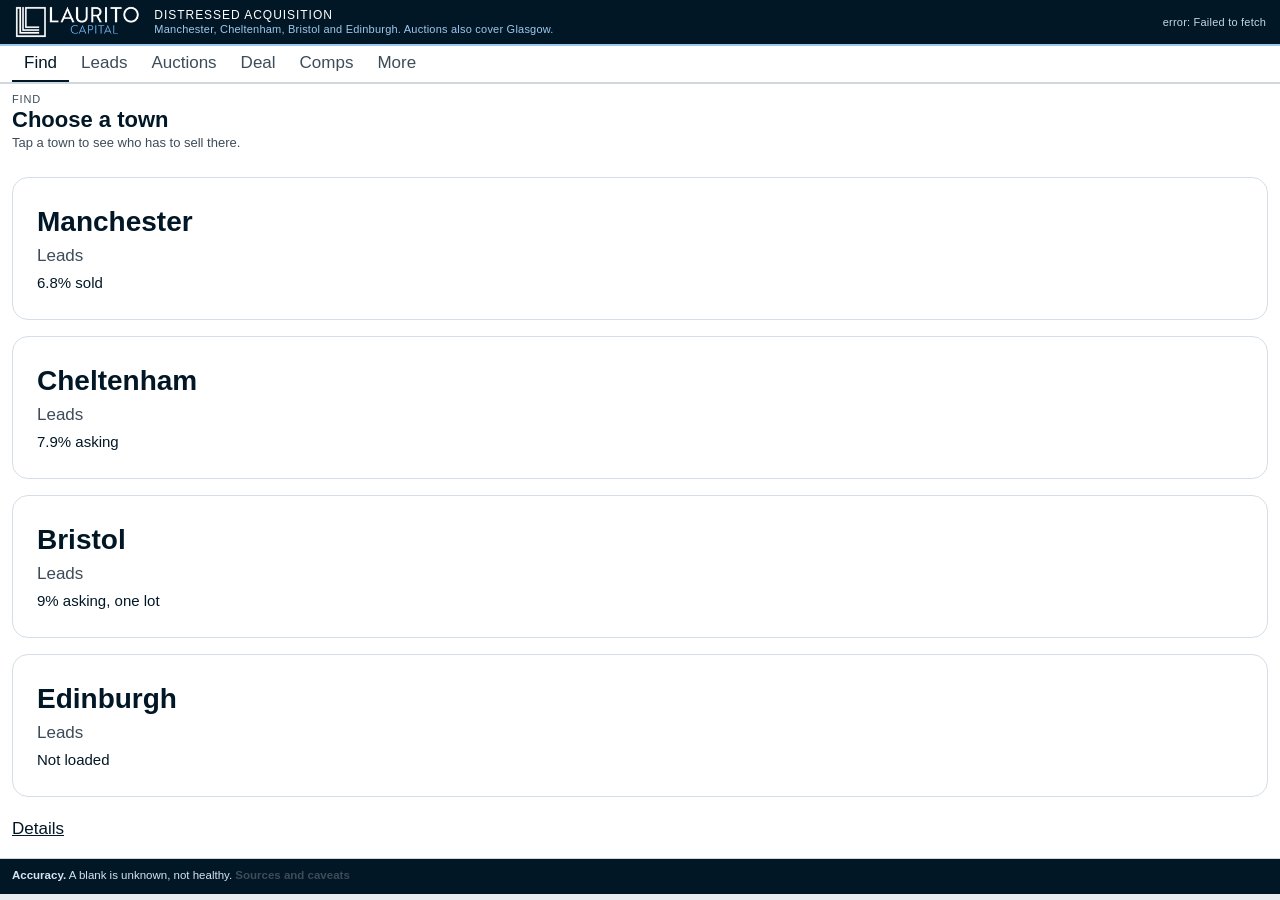
==== commit 33f6ac32: "Merge pull request #7 from pgraham974/feat/live-residential-auctions Live residential auctions: five" ====
--- a/index.html
+++ b/index.html
@@ -60,10 +60,10 @@
 #deal_body [id^="uw_"].dlf input,#deal_body .dlf input,#deal_body .dlf select,#uw_units input,#uw_units select{color:#1748b5}#uw_units td{min-width:80px}#uw_units th{white-space:normal}#uw_results .kpi b{overflow-wrap:anywhere}
 
 #subnav [data-v="sales"]{color:#176640;border:1px solid #7bad8c;background:#edf7f0}#sales_body .opgrid .card{min-width:0}#fw_body a{overflow-wrap:anywhere}
-</style><link rel="stylesheet" href="assets/laurito.css"></head><body>
-<header><a class="lc-brand" href="#find"><img src="assets/laurito-lockup.png" alt="Laurito Capital"></a><div class="lc-product">Distressed acquisition<span>Manchester, Cheltenham and Bristol. Edinburgh is parked.</span></div><div id="status">connecting...</div></header>
+</style><link rel="stylesheet" href="assets/laurito.css"><link rel="stylesheet" href="assets/auctions.css"></head><body>
+<header><a class="lc-brand" href="#find"><img src="assets/laurito-lockup.png" alt="Laurito Capital"></a><div class="lc-product">Distressed acquisition<span>Manchester, Cheltenham, Bristol and Edinburgh. Auctions also cover Glasgow.</span></div><div id="status">connecting...</div></header>
 <div id="app">
-<nav id="nav2"><div class="mainnav"><button class="mainb" data-g="find">Find</button><button class="mainb" data-g="deal">Deal</button><button class="mainb" data-g="partners">Partners</button><button class="mainb" data-g="pipe">Pipeline</button></div><div id="subnav"></div></nav><nav class="ctl" style="display:none"><button class="btn sec" id="overview_tab">Overview</button><button class="btn sec" id="accom_tab">Accommodation (TA / DA)</button><button class="btn" id="assets_tab">Funnel</button><button class="btn sec" id="map_tab">Map</button><button class="btn sec" id="operators_tab">Operators</button><button class="btn sec" id="frameworks_tab">Frameworks</button><button class="btn sec" id="pipeline_tab">Pipeline</button><button class="btn sec" id="shortlist_tab">Shortlist</button><button class="btn sec" id="contracts_tab" style="display:none">Contracts to bid for</button><button class="btn sec" id="partners_tab" style="display:none">Partners &amp; returns</button></nav><div id="assets_view">
+<nav id="nav2"><div class="mainnav"><button class="mainb" data-g="find">Find</button><button class="mainb" data-g="auctions">Auctions</button><button class="mainb" data-g="deal">Deal</button><button class="mainb" data-g="partners">Partners</button><button class="mainb" data-g="pipe">Pipeline</button></div><div id="subnav"></div></nav><nav class="ctl" style="display:none"><button class="btn sec" id="overview_tab">Overview</button><button class="btn sec" id="accom_tab">Accommodation (TA / DA)</button><button class="btn" id="assets_tab">Funnel</button><button class="btn sec" id="map_tab">Map</button><button class="btn sec" id="operators_tab">Operators</button><button class="btn sec" id="frameworks_tab">Frameworks</button><button class="btn sec" id="pipeline_tab">Pipeline</button><button class="btn sec" id="shortlist_tab">Shortlist</button><button class="btn sec" id="contracts_tab" style="display:none">Contracts to bid for</button><button class="btn sec" id="partners_tab" style="display:none">Partners &amp; returns</button></nav><section id="auctions_view" class="hidden" aria-label="Auctions"><main class="aq-shell" id="auctions_body"><p>Loading auction interface...</p></main></section><div id="assets_view">
 <div class="legend"><b>How to use:</b> drill down one level at a time: City &rsaquo; District &rsaquo; Sector &rsaquo; Street &rsaquo; Property &rsaquo; Landlord. A and B (hard leads) rank above C. A blank check is <b>Unknown</b>, not healthy. Click a name to go down, a figure for its source, or a step to go back.<details style="margin-top:6px"><summary>What A, B, C and D mean</summary><table class="rule"><tr><th>Band</th><th>Test</th><th>What it means for buying</th><th>Evidence</th></tr>
 <tr><td><span class="lvl d">A</span></td><td><b>Verified live insolvency or receivership.</b> Court winding-up, creditors' voluntary liquidation, administration or a CVA is still running, or a lender-appointed receiver has not been discharged. A solvent liquidation or an ended process is not A.</td><td>An office-holder controls the sale. Ask to be on the buyer list.</td><td>Companies House insolvency filings with no closing filing.</td></tr>
 <tr><td><span class="lvl b">B</span></td><td><b>Evidenced lender or receiver sale of a specific property.</b> The listing says receivers, the mortgagee, administrators or a liquidator. Executor and attorney sales are not B.</td><td>That property is being sold to repay debt. Use the legal pack and the auctioneer.</td><td>Listing wording and the date it was checked.</td></tr>
@@ -85,7 +85,7 @@
 
 <section id="st3" class="hidden"><div class="g2"><div class="card"><h2 id="h3what">Properties</h2><p class="lead" id="what_lead"></p><div class="ctl"><label><input type="checkbox" id="p_area" checked> this district only</label><button class="btn sec" id="back2">&larr; back to the funnel</button></div><div class="scroll"><table id="tprops"></table></div></div>
 <div class="card" id="odetail"></div></div></section>
-</main></div><div id="overview_view" class="hidden"><main><div class="ctl" style="margin:0"><b style="font-size:16px">Overview</b><span class="foot">mirrors the model: 1 sources, 2 build, 3-4 funnel, 5 deal flow</span><select id="ov_city"><option value="">All cities</option></select></div><div id="overview_body"><p class="foot">loading...</p></div></main></div><div id="accom_view" class="hidden"><main><div class="ctl" style="margin:0"><b style="font-size:16px">Accommodation: temporary accommodation (TA) and asylum dispersal (DA)</b><select id="ac_city"></select><span class="foot">Edinburgh parked.</span></div><div id="accom_body"></div></main></div><div id="map_view" class="hidden"><main><div class="ctl" style="margin:0"><b style="font-size:16px">Find: where the bargains are</b><select id="map_city"></select><select id="map_metric"><option value="deal" selected>Colour: area screen (no LHA)</option><option value="ppsqm">Sold £/sqm (all)</option><option value="flat_ppsqm">Sold £/sqm, flats</option><option value="house_ppsqm">Sold £/sqm, houses</option><option value="rent_psm">Rent £/sqm/yr, 2-bed (estimate)</option><option value="gy">Gross yield, 2-bed (estimate)</option><option value="ly">LHA yield, 2-bed</option><option value="dist">A and C landlords</option><option value="sales">Sales in 12 months</option><option value="a4_pct">HMO Article 4 share</option><option value="fz_pct">Flood zone 2/3 share</option><option value="bestop">Best manager (operators)</option><option value="ocod">Overseas-owned titles</option><option value="yield_med">Recent achieved yield (auction)</option><option value="imd_decile">Deprivation decile</option><option value="income_rate">Income-deprived people %</option><option value="lh_house_pct">Leasehold share of house sales</option></select><label><input type="checkbox" id="ml_a" checked> <span style="color:#0b5fff">&#9679;</span> sales</label><label><input type="checkbox" id="ml_b" checked> <span style="color:#777">&#9679;</span> other sales (company, repossession)</label><label><input type="checkbox" id="ml_lots" checked> <span style="color:#6a1b9a">&#9679;</span> auction lots</label><label><input type="checkbox" id="ml_dist" checked> <span style="color:#c62828">&#9679;</span> distressed / <span style="color:#b26a00">&#9679;</span> strained landlords' titles</label><label><input type="checkbox" id="ml_blk"> <span style="color:#1a9c5b">&#9675;</span> blocks of 5+ homes</label><label><input type="checkbox" id="ml_a4" checked> <span style="color:#d84315">&#9472;&#9472;</span> HMO Article 4 areas</label><label><input type="checkbox" id="ml_listed"> <span style="color:#333">&#9679;</span> listed buildings</label><label><input type="checkbox" id="ml_ocod"> <span style="color:#00897b">&#9679;</span> overseas-owned titles</label><label><input type="checkbox" id="ml_prov" checked> <span style="color:#7b1fa2">&#9679;</span> provider-owned property</label><label><input type="checkbox" id="ml_yc" checked> <span style="color:#f9a825">&#9679;</span> yield comps (auction rent + sold)</label></div><div id="map_legend" class="foot"></div><div id="asset_grade_legend"></div><div id="map_hint" class="foot" style="margin:-4px 0 8px"></div><div class="mapgrid"><div id="map_canvas"></div><div class="card" id="map_side"></div></div></main></div><div id="rp_view" class="hidden"><main><div id="rp_body"><p>Loading RP / charity research...</p></div></main></div><div id="pscreen_view" class="hidden"><main><div id="ps_body"><p class="foot">loading...</p></div></main></div><div id="sales_view" class="hidden"><main><div id="sales_body"></div></main></div><div id="deal_view" class="hidden"><main><div id="deal_body"></div></main></div><div id="frameworks_view" class="hidden"><main><div class="ctl" style="margin:0"><b style="font-size:16px">Frameworks: how councils and government buy accommodation</b><select id="fw_reg"><option value="">All regions</option><option value="GM">Greater Manchester</option><option value="BRS">Bristol / West</option><option value="GLOS">Gloucestershire</option><option value="National">National</option></select><select id="fw_type"><option value="">All accommodation types</option></select><select id="fw_status"><option value="">Any status</option><option>Open to join</option><option>Forthcoming</option><option>Live (closed to new)</option><option>Closed</option></select><select id="fw_route"><option value="">Any route</option><option>Direct bid</option><option>Partner-led</option><option>Monitor</option></select></div><div id="fw_body"><p class="foot">loading...</p></div></main></div><div id="operators_view" class="hidden"><main><div class="ctl" style="margin:0"><b style="font-size:16px">Operators: who could lease and manage our homes</b><label>Min turnover £m <input id="op_to" type="number" value="20" style="width:70px;color:#0000ff;font-weight:700"></label><label>Min net assets £m <input id="op_na" type="number" value="5" style="width:70px;color:#0000ff;font-weight:700"></label><label>Match sectors in <select id="op_city"></select></label><select id="op_reg"><option value="">All areas</option><option value="GM">Greater Manchester</option><option value="BRS">Bristol / West</option><option value="GLOS">Gloucestershire</option></select><label><input type="checkbox" id="op_hide"> hide fails</label></div><div id="op_body"><p class="foot">loading...</p></div></main></div><div id="pipeline_view" class="hidden"><main><div class="ctl" style="margin:0"><b style="font-size:16px">Pipeline</b><span class="foot">A and C landlords in Manchester, Cheltenham and Bristol, plus anyone you have moved on. Change a stage on the card. If the database accepts it, the stage is shared. If not, it stays in this browser — export JSON to hand it on.</span><select id="pp_city"><option value="">All cities</option></select><select id="pp_lvl"><option value="ds">A and C</option><option value="d">A only</option></select></div><div id="pipe_body"></div></main></div><div id="shortlist_view" class="hidden"><main><div class="card" id="bestcard"><h2>Best leads (Manchester, Cheltenham, Bristol)</h2><p class="lead">A (live insolvency) and B (a specific lender or receiver sale) are listed before C (watchlist). Titles owned and LHA are not in the rank. Click a row for the deal card. <a href="https://app.nimbusmaps.co.uk/" target="_blank" rel="noopener">Open Nimbus</a></p><div class="scroll" style="max-height:420px"><table id="tbest"></table></div><p class="foot" id="best_note"></p></div></main></div><main id="contracts_view" class="hidden"><section class="card"><h2>Accommodation contracts to bid for</h2><p class="lead">Verified procurement notices and ongoing property-supply routes. A supply route is not an awarded contract or a guaranteed opportunity. Check the official notice before committing.</p><div class="ctl"><select id="c_city" aria-label="Contract city"><option value="">All target cities</option><option>Bristol</option><option>Manchester</option><option>Cheltenham</option><option>Edinburgh</option></select><select id="c_status" hidden><option value="actionable">Open notices and ongoing routes</option><option value="all" selected>All</option></select></div><p id="contract_coverage" class="foot"></p><div id="contract_cards" class="g2"></div><p class="foot">No automated submissions. Tender eligibility, planning/licensing, property standards, pricing, voids, maintenance and termination rights need checking. National or regional contracts are not necessarily available to a single-property landlord.</p></section></main><main id="partners_view" class="hidden"><section class="card"><h2>Top 10 agreement partners by region</h2><p class="lead">Outreach priority for a 5-30-unit opportunity, not ten approved tenants. Ranking favours evidenced property agreements, local fit and operating scale. A large organisation is not proof it has current appetite or a bankable lease covenant.</p><div class="ctl"><select id="partner_region" aria-label="Partner region"><option>Bristol / West of England</option><option>Manchester / Greater Manchester</option><option>Cheltenham / Gloucestershire</option><option>Edinburgh / Lothians</option></select><input type="checkbox" id="partner_direct" hidden></div><p class="foot" id="partners_coverage">Loading partner research...</p><div class="scroll"><table id="tpartners"></table></div><article class="card" id="partner_detail" style="margin-top:14px"><p>Select a partner to see the signing entity, agreement route, scale/financial evidence, risks and sources.</p></article></section><section class="card"><h2>Opportunity return check</h2><p class="lead">Enter a written landlord rent offer and your deal costs. Framework spend is not your rent; provider revenue is not a lease guarantee. Blank inputs produce no yield. Annual pre-tax income yields only, not IRR or a forecast of capital gains.</p><div class="g2" id="return_inputs"><label>Units <input id="ret_units" type="number" min="1" step="1" placeholder="5-30"></label><label>Agreed annual rent per unit £ <input id="ret_rent" type="number" min="0" step="100" placeholder="Written offer required"></label><label>Portfolio purchase price £ <input id="ret_price" type="number" min="0" step="1000"></label><label>Acquisition taxes and fees £ <input id="ret_fees" type="number" min="0" step="1000"></label><label>Works / compliance budget £ <input id="ret_works" type="number" min="0" step="1000"></label><label>Annual retained landlord costs £ <input id="ret_costs" type="number" min="0" step="100"></label><label>Annual repairs / capex reserve £ <input id="ret_reserve" type="number" min="0" step="100"></label><label>Rent loss / default stress % <input id="ret_loss" type="number" min="0" max="100" step="1"></label><label>Debt drawn £ <input id="ret_debt" type="number" min="0" step="1000"></label><label>Debt interest % <input id="ret_interest" type="number" min="0" step="0.1"></label><label>Annual principal repayments £ <input id="ret_principal" type="number" min="0" step="100"></label><label>Annual other financing fees £ <input id="ret_finance" type="number" min="0" step="100"></label></div><div id="return_result" class="legend" style="margin:16px 0 0">No partner-specific return is known until rent and acquisition costs are supplied.</div><p class="foot">All fields must be entered, including explicit zeroes. Include Scottish LBTT/ADS or English SDLT as applicable. A debt maturity balloon/refinancing is not modelled. Input values stay in this page and are not sent to the database.</p></section><section class="card"><h2>Before calling an agreement bankable</h2><ol><li>Confirm the legal signing entity and whether a group/council actually guarantees its rent. A nomination or care contract is not a landlord rent guarantee.</li><li>Get written acceptance of location, unit sizes, use, licensing/EPC standards, client cohort and the full 5-30-unit tranche.</li><li>Verify agreed base rent, reviews/caps, payment start, void cover, benefit-risk allocation, repairs, insurance and compliance responsibilities.</li><li>Read audited cash/liquidity, unrestricted reserves, debt/lease liabilities, regulator judgements and funding concentration, for the signing entity, not only its group.</li><li>Match lease duration and break clauses to commissioning/referral arrangements. Identify who pays during gaps and on early termination.</li><li>Require solicitor and lender review, security/guarantees where appropriate, stress tests and a viable alternative letting plan.</li></ol><a href="https://www.gov.uk/government/publications/focus-report-lease-based-provision-of-specialised-supported-housing" target="_blank" rel="noopener">Regulator: risks in lease-based specialised supported housing (England)</a></section></main></div>
+</main></div><div id="overview_view" class="hidden"><main><div class="ctl" style="margin:0"><b style="font-size:16px">Overview</b><span class="foot">mirrors the model: 1 sources, 2 build, 3-4 funnel, 5 deal flow</span><select id="ov_city"><option value="">All cities</option></select></div><div id="overview_body"><p class="foot">loading...</p></div></main></div><div id="accom_view" class="hidden"><main><div class="ctl" style="margin:0"><b style="font-size:16px">Accommodation: temporary accommodation (TA) and asylum dispersal (DA)</b><select id="ac_city"></select><span class="foot">Edinburgh included where data is loaded; missing values are unknown.</span></div><div id="accom_body"></div></main></div><div id="map_view" class="hidden"><main><div class="ctl" style="margin:0"><b style="font-size:16px">Find: where the bargains are</b><select id="map_city"></select><select id="map_metric"><option value="deal" selected>Colour: area screen (no LHA)</option><option value="ppsqm">Sold £/sqm (all)</option><option value="flat_ppsqm">Sold £/sqm, flats</option><option value="house_ppsqm">Sold £/sqm, houses</option><option value="rent_psm">Rent £/sqm/yr, 2-bed (estimate)</option><option value="gy">Gross yield, 2-bed (estimate)</option><option value="ly">LHA yield, 2-bed</option><option value="dist">A and C landlords</option><option value="sales">Sales in 12 months</option><option value="a4_pct">HMO Article 4 share</option><option value="fz_pct">Flood zone 2/3 share</option><option value="bestop">Best manager (operators)</option><option value="ocod">Overseas-owned titles</option><option value="yield_med">Recent achieved yield (auction)</option><option value="imd_decile">Deprivation decile</option><option value="income_rate">Income-deprived people %</option><option value="lh_house_pct">Leasehold share of house sales</option></select><label><input type="checkbox" id="ml_a" checked> <span style="color:#0b5fff">&#9679;</span> sales</label><label><input type="checkbox" id="ml_b" checked> <span style="color:#777">&#9679;</span> other sales (company, repossession)</label><label><input type="checkbox" id="ml_lots" checked> <span style="color:#6a1b9a">&#9679;</span> auction lots</label><label><input type="checkbox" id="ml_dist" checked> <span style="color:#c62828">&#9679;</span> distressed / <span style="color:#b26a00">&#9679;</span> strained landlords' titles</label><label><input type="checkbox" id="ml_blk"> <span style="color:#1a9c5b">&#9675;</span> blocks of 5+ homes</label><label><input type="checkbox" id="ml_a4" checked> <span style="color:#d84315">&#9472;&#9472;</span> HMO Article 4 areas</label><label><input type="checkbox" id="ml_listed"> <span style="color:#333">&#9679;</span> listed buildings</label><label><input type="checkbox" id="ml_ocod"> <span style="color:#00897b">&#9679;</span> overseas-owned titles</label><label><input type="checkbox" id="ml_prov" checked> <span style="color:#7b1fa2">&#9679;</span> provider-owned property</label><label><input type="checkbox" id="ml_yc" checked> <span style="color:#f9a825">&#9679;</span> yield comps (auction rent + sold)</label></div><div id="map_legend" class="foot"></div><div id="asset_grade_legend"></div><div id="map_hint" class="foot" style="margin:-4px 0 8px"></div><div class="mapgrid"><div id="map_canvas"></div><div class="card" id="map_side"></div></div></main></div><div id="rp_view" class="hidden"><main><div id="rp_body"><p>Loading RP / charity research...</p></div></main></div><div id="pscreen_view" class="hidden"><main><div id="ps_body"><p class="foot">loading...</p></div></main></div><div id="sales_view" class="hidden"><main><div id="sales_body"></div></main></div><div id="deal_view" class="hidden"><main><div id="deal_body"></div></main></div><div id="frameworks_view" class="hidden"><main><div class="ctl" style="margin:0"><b style="font-size:16px">Frameworks: how councils and government buy accommodation</b><select id="fw_reg"><option value="">All regions</option><option value="GM">Greater Manchester</option><option value="BRS">Bristol / West</option><option value="GLOS">Gloucestershire</option><option value="National">National</option></select><select id="fw_type"><option value="">All accommodation types</option></select><select id="fw_status"><option value="">Any status</option><option>Open to join</option><option>Forthcoming</option><option>Live (closed to new)</option><option>Closed</option></select><select id="fw_route"><option value="">Any route</option><option>Direct bid</option><option>Partner-led</option><option>Monitor</option></select></div><div id="fw_body"><p class="foot">loading...</p></div></main></div><div id="operators_view" class="hidden"><main><div class="ctl" style="margin:0"><b style="font-size:16px">Operators: who could lease and manage our homes</b><label>Min turnover £m <input id="op_to" type="number" value="20" style="width:70px;color:#0000ff;font-weight:700"></label><label>Min net assets £m <input id="op_na" type="number" value="5" style="width:70px;color:#0000ff;font-weight:700"></label><label>Match sectors in <select id="op_city"></select></label><select id="op_reg"><option value="">All areas</option><option value="GM">Greater Manchester</option><option value="BRS">Bristol / West</option><option value="GLOS">Gloucestershire</option></select><label><input type="checkbox" id="op_hide"> hide fails</label></div><div id="op_body"><p class="foot">loading...</p></div></main></div><div id="pipeline_view" class="hidden"><main><div class="ctl" style="margin:0"><b style="font-size:16px">Pipeline</b><span class="foot">A and C landlords in Manchester, Cheltenham and Bristol, plus anyone you have moved on. Change a stage on the card. If the database accepts it, the stage is shared. If not, it stays in this browser — export JSON to hand it on.</span><select id="pp_city"><option value="">All cities</option></select><select id="pp_lvl"><option value="ds">A and C</option><option value="d">A only</option></select></div><div id="pipe_body"></div></main></div><div id="shortlist_view" class="hidden"><main><div class="card" id="bestcard"><h2>Best leads (Manchester, Cheltenham, Bristol)</h2><p class="lead">A (live insolvency) and B (a specific lender or receiver sale) are listed before C (watchlist). Titles owned and LHA are not in the rank. Click a row for the deal card. <a href="https://app.nimbusmaps.co.uk/" target="_blank" rel="noopener">Open Nimbus</a></p><div class="scroll" style="max-height:420px"><table id="tbest"></table></div><p class="foot" id="best_note"></p></div></main></div><main id="contracts_view" class="hidden"><section class="card"><h2>Accommodation contracts to bid for</h2><p class="lead">Verified procurement notices and ongoing property-supply routes. A supply route is not an awarded contract or a guaranteed opportunity. Check the official notice before committing.</p><div class="ctl"><select id="c_city" aria-label="Contract city"><option value="">All target cities</option><option>Bristol</option><option>Manchester</option><option>Cheltenham</option><option>Edinburgh</option></select><select id="c_status" hidden><option value="actionable">Open notices and ongoing routes</option><option value="all" selected>All</option></select></div><p id="contract_coverage" class="foot"></p><div id="contract_cards" class="g2"></div><p class="foot">No automated submissions. Tender eligibility, planning/licensing, property standards, pricing, voids, maintenance and termination rights need checking. National or regional contracts are not necessarily available to a single-property landlord.</p></section></main><main id="partners_view" class="hidden"><section class="card"><h2>Top 10 agreement partners by region</h2><p class="lead">Outreach priority for a 5-30-unit opportunity, not ten approved tenants. Ranking favours evidenced property agreements, local fit and operating scale. A large organisation is not proof it has current appetite or a bankable lease covenant.</p><div class="ctl"><select id="partner_region" aria-label="Partner region"><option>Bristol / West of England</option><option>Manchester / Greater Manchester</option><option>Cheltenham / Gloucestershire</option><option>Edinburgh / Lothians</option></select><input type="checkbox" id="partner_direct" hidden></div><p class="foot" id="partners_coverage">Loading partner research...</p><div class="scroll"><table id="tpartners"></table></div><article class="card" id="partner_detail" style="margin-top:14px"><p>Select a partner to see the signing entity, agreement route, scale/financial evidence, risks and sources.</p></article></section><section class="card"><h2>Opportunity return check</h2><p class="lead">Enter a written landlord rent offer and your deal costs. Framework spend is not your rent; provider revenue is not a lease guarantee. Blank inputs produce no yield. Annual pre-tax income yields only, not IRR or a forecast of capital gains.</p><div class="g2" id="return_inputs"><label>Units <input id="ret_units" type="number" min="1" step="1" placeholder="5-30"></label><label>Agreed annual rent per unit £ <input id="ret_rent" type="number" min="0" step="100" placeholder="Written offer required"></label><label>Portfolio purchase price £ <input id="ret_price" type="number" min="0" step="1000"></label><label>Acquisition taxes and fees £ <input id="ret_fees" type="number" min="0" step="1000"></label><label>Works / compliance budget £ <input id="ret_works" type="number" min="0" step="1000"></label><label>Annual retained landlord costs £ <input id="ret_costs" type="number" min="0" step="100"></label><label>Annual repairs / capex reserve £ <input id="ret_reserve" type="number" min="0" step="100"></label><label>Rent loss / default stress % <input id="ret_loss" type="number" min="0" max="100" step="1"></label><label>Debt drawn £ <input id="ret_debt" type="number" min="0" step="1000"></label><label>Debt interest % <input id="ret_interest" type="number" min="0" step="0.1"></label><label>Annual principal repayments £ <input id="ret_principal" type="number" min="0" step="100"></label><label>Annual other financing fees £ <input id="ret_finance" type="number" min="0" step="100"></label></div><div id="return_result" class="legend" style="margin:16px 0 0">No partner-specific return is known until rent and acquisition costs are supplied.</div><p class="foot">All fields must be entered, including explicit zeroes. Include Scottish LBTT/ADS or English SDLT as applicable. A debt maturity balloon/refinancing is not modelled. Input values stay in this page and are not sent to the database.</p></section><section class="card"><h2>Before calling an agreement bankable</h2><ol><li>Confirm the legal signing entity and whether a group/council actually guarantees its rent. A nomination or care contract is not a landlord rent guarantee.</li><li>Get written acceptance of location, unit sizes, use, licensing/EPC standards, client cohort and the full 5-30-unit tranche.</li><li>Verify agreed base rent, reviews/caps, payment start, void cover, benefit-risk allocation, repairs, insurance and compliance responsibilities.</li><li>Read audited cash/liquidity, unrestricted reserves, debt/lease liabilities, regulator judgements and funding concentration, for the signing entity, not only its group.</li><li>Match lease duration and break clauses to commissioning/referral arrangements. Identify who pays during gaps and on early termination.</li><li>Require solicitor and lender review, security/guarantees where appropriate, stress tests and a viable alternative letting plan.</li></ol><a href="https://www.gov.uk/government/publications/focus-report-lease-based-provision-of-specialised-supported-housing" target="_blank" rel="noopener">Regulator: risks in lease-based specialised supported housing (England)</a></section></main></div>
 <script>
 const SUPA_URL='https://kkdfprhrgxbkydqeifgz.supabase.co', SUPA_KEY='eyJhbGciOiJIUzI1NiIsInR5cCI6IkpXVCJ9.eyJpc3MiOiJzdXBhYmFzZSIsInJlZiI6ImtrZGZwcmhyZ3hia3lkcWVpZmd6Iiwicm9sZSI6ImFub24iLCJpYXQiOjE3OTE3OTgzMDEsImV4cCI6MjEwNzM3NDMwMX0.dd32w-wmLe1vlwzPwZsTpoGra3cFghE2bb5LGorJjJM';
 const LS={get:k=>{try{return localStorage.getItem(k)}catch(e){return null}},set:(k,v)=>{try{localStorage.setItem(k,v)}catch(e){}},rm:k=>{try{localStorage.removeItem(k)}catch(e){}}};
@@ -230,14 +230,14 @@
  return r}
 function partnerCell(o,ds){const m=partnerMatch(o,ds);return m.slice(0,2).map(x=>'<div><b>'+esc(x.who.split(' (')[0])+'</b> <span class="muted">'+esc(x.fit)+'</span></div>').join('')}
 function renderBest(){if(!OW||!D.ownerAreas)return;const tgt=new Set(D.subareas.map(s=>s.district));const inv={};for(const [d,ks] of Object.entries(D.ownerAreas)){if(!tgt.has(d))continue;for(const k of ks)(inv[k]=inv[k]||[]).push(d)}
- const rows=[];for(const o of OW){const L=o.A&&o.A.level;if(L!=='d'&&L!=='s')continue;const ds=inv[o.owner_key];if(!ds||!ds.length)continue;if(!ds.some(d=>{const sa=D.subareas.find(s=>s.district===d);return sa&&['Manchester','Cheltenham','City Of Bristol'].includes(sa.city)}))continue;const y=null;const soc=ds.map(d=>LO&&LO.districts[d]&&LO.districts[d].social_pct).filter(v=>v!=null);
+ const rows=[];for(const o of OW){const L=o.A&&o.A.level;if(L!=='d'&&L!=='s')continue;const ds=inv[o.owner_key];if(!ds||!ds.length)continue;if(!ds.some(d=>{const sa=D.subareas.find(s=>s.district===d);return sa&&['Manchester','Cheltenham','City Of Bristol','Edinburgh'].includes(sa.city)}))continue;const y=null;const soc=ds.map(d=>LO&&LO.districts[d]&&LO.districts[d].social_pct).filter(v=>v!=null);
   const tier=L==='d'?0:1;const ep=Math.min(20,o.epc_matches||0);
   rows.push({kind:'Landlord',name:o.name,o,level:L,why:L==='d'?o.A.ongoing.map(p=>p.name+(p.start?' since '+fmtD(p.start.date):'')).join(' + '):[...new Set(o.A.S.map(s=>s.t.replace(/ \d+ months old/,' 15+ months old')))].join(' + '),areas:ds.join(', '),units:o.titles,y,soc:soc.length?soc.reduce((a,b)=>a+b,0)/soc.length:null,subc:o.epc_matches||0,tier,band:L==='d'?'A':'C',homesFit:0,score:(L==='d'?2000:400)+ep})}
- const RA={'Manchester':'b2','Cheltenham':'b2','City Of Bristol':'b2'};for(const l of LOTS){if(sellerOf(l).k!=='c'||!sfShortlistAllowed(l))continue;const d=(l.postcode||'').toUpperCase().split(' ')[0];const inTgt=tgt.has(d);const sa=D.subareas.find(s=>s.district===d);if(!inTgt||!sa||!['Manchester','Cheltenham','City Of Bristol'].includes(sa.city))continue;const c=sa&&councilFor(sa.city==='Edinburgh'?'City of Edinburgh':sa.city.replace('City Of ',''));const units=parseInt(l.units)||null;const g=parseFloat(String(l.guide||'').replace(/[^0-9.]/g,''))||null;const per=g&&units?g/units:null;const ly=null;
+ const RA={'Manchester':'b2','Cheltenham':'b2','City Of Bristol':'b2'};for(const l of LOTS){if(sellerOf(l).k!=='c'||!sfShortlistAllowed(l))continue;const d=(l.postcode||'').toUpperCase().split(' ')[0];const inTgt=tgt.has(d);const sa=D.subareas.find(s=>s.district===d);if(!inTgt||!sa||!['Manchester','Cheltenham','City Of Bristol','Edinburgh'].includes(sa.city))continue;const c=sa&&councilFor(sa.city==='Edinburgh'?'City of Edinburgh':sa.city.replace('City Of ',''));const units=parseInt(l.units)||null;const g=parseFloat(String(l.guide||'').replace(/[^0-9.]/g,''))||null;const per=g&&units?g/units:null;const ly=null;
   rows.push({kind:'Lot',name:l.address,l,level:'lot',why:'Sold by '+sellerOf(l).label+', '+(l.auctioneer||'')+' '+(l.auction_date||'')+(l.guide?', guide '+l.guide:''),areas:d+(inTgt?'':' (outside target cities)'),units,y:ly,soc:LO&&LO.districts[d]?LO.districts[d].social_pct:null,subc:null,tier:0,band:'B',homesFit:(()=>{const ps=typeof sfFind==='function'?sfFind(l):null;const h=ps&&Number.isInteger(ps.site_homes)?ps.site_homes:null;return h!=null&&h>=5&&h<=30?h:0})(),score:1500+((()=>{const ps=typeof sfFind==='function'?sfFind(l):null;const h=ps&&Number.isInteger(ps.site_homes)?ps.site_homes:null;return h!=null&&h>=5&&h<=30?h:0})())})}
  rows.sort((a,b)=>(a.tier-b.tier)||(b.homesFit-a.homesFit)||(b.score-a.score));const top=rows.slice(0,40);window.LC_BEST=top;
  $('#tbest').innerHTML='<thead><tr><th>#</th><th class="l">Landlord / lot</th><th class="l">Why it is listed</th><th class="l">Where (target areas)</th><th>Homes or titles</th><th>LHA yield on local 2-bed price</th><th>Council/social homes in area</th><th>Sub-C rentals owned</th><th class="l">Who would take it (exit)</th><th>Band</th></tr></thead><tbody>'+top.map((r,i)=>'<tr data-i="'+i+'"><td>'+(i+1)+'</td><td class="l"><b>'+esc(r.name)+'</b> '+(r.kind==='Lot'?sfLotBadge(r.l)+' ':'')+(r.kind==='Lot'?uwLink(uwLotSeed(r.l),'Underwrite'):'')+(r.kind==='Lot'?'<span class="lvl b">B</span>':r.level==='d'?'<span class="lvl d">A</span>':'<span class="lvl s">C</span>')+'</td><td class="l"><div class="why">'+esc(r.why)+'</div></td><td class="l"><div class="why">'+esc(r.areas)+'</div></td><td>'+(r.units||'-')+'</td><td>'+pct(r.y)+'</td><td>'+(r.soc!=null?r.soc.toFixed(0)+'%':'-')+'</td><td>'+(r.subc==null?'-':r.subc)+'</td><td class="l">'+(r.kind==='Lot'?'<div class="muted">'+(/GL5/.test(r.areas)?'Cheltenham BC / Glos supported framework; Mears':/^M\d/.test(r.areas)?'Serco AASC NW; MCC TA leasing; Mears':/^BS/.test(r.areas)?'Bristol CC TA; Clearsprings; Mears':/^(DH|SR|TS|DL|NE)/.test(r.areas)?'Mears (AASC NE); council TA':'see Partners')+'</div>':partnerCell(r.o,r.areas.split(', ')))+'</td><td><b>'+esc(r.band||'')+'</b></td></tr>').join('')+'</tbody>';
- $('#best_note').textContent='A and B are listed before C. The order does not use how many titles a company owns, and it does not use LHA. Early-warning points are not shown here and are not a probability of default. Edinburgh is parked. '+rows.length+' candidates in Manchester, Cheltenham and Bristol.';
+ $('#best_note').textContent='A and B are listed before C. The order does not use how many titles a company owns, and it does not use LHA. Early-warning points are not shown here and are not a probability of default. Edinburgh is included where source data is loaded; missing values are unknown. '+rows.length+' candidates in Manchester, Cheltenham and Bristol.';
  $('#tbest').querySelectorAll('tbody tr').forEach(tr=>tr.onclick=()=>{const r=top[+tr.dataset.i];if(r.kind==='Lot'){if(r.l.url)window.open(r.l.url,'_blank')}else pickOwner(r.o)})}
 function renderSectors(district){const box=$('#sectorbox');if(!box)return;if(!LO){box.innerHTML='';return}const secs=Object.entries(LO.sectors).filter(([k])=>k.split(' ')[0]===district).sort((a,b)=>(lhaY(b[0])||0)-(lhaY(a[0])||0));const dd=LO.districts[district];if(!secs.length&&!dd){box.innerHTML='';return}
  const row=(k,r)=>'<tr><td class="l"><b>'+k+'</b></td><td>'+(r.social_pct!=null?r.social_pct+'%':'-')+'</td><td>'+(r.prs_pct!=null?r.prs_pct+'%':'-')+'</td>'+LCLS.map(([c])=>{const x=(r.classes||{})[c]||{};return '<td>'+(x.omv?'£'+fmt(x.omv)+'<div class="foot">'+x.n+' sales</div>':'<span class="foot">'+(x.n||0)+' sales</span>')+'</td><td>'+(x.lha_yield?'<b>'+pct(x.lha_yield)+'</b><div class="foot">mkt '+pct(x.mkt_yield)+'</div>':'-')+'</td>'}).join('')+'</tr>';
@@ -290,7 +290,7 @@
  const save=()=>fetch(SUPA_URL+'/rest/v1/owners?owner_key=eq.'+encodeURIComponent(o.owner_key),{method:'PATCH',headers:{...AUTHH(),'Content-Type':'application/json'},body:JSON.stringify({stage:o.stage,notes:o.notes,updated_at:new Date().toISOString()})});
  d.querySelectorAll('dd.src').forEach(dd=>{dd.onclick=ev=>showSrc(ev,dd.dataset.k,dd.previousElementSibling.textContent,dd.innerText.slice(0,60),o)});d.querySelectorAll('.stage').forEach(s=>s.onclick=()=>{o.stage=s.dataset.s;save();ownerDetail(o)});$('#onotes').onchange=e=>{o.notes=e.target.value;save()}}
 async function init(){try{const [c,s,o,oa]=await Promise.all([qall('councils?select=code,name,region,loc,ppsqm,lha,ta1000,hdt,hdt_cons,avg_price'),qall('subareas?select=*&order=score.desc'),qall('owners?select=*'),fetch('owner_areas.json?v='+Date.now()).then(r=>{if(!r.ok)throw new Error('owner-area index unavailable');return r.json()})]);D.ownerAreas=oa;D.councils=c;D.subareas=s.filter(x=>KEEP_CITIES.includes(x.city));try{const [chx,lots]=await Promise.all([qall('property_charges?select=*&distress=eq.1'),fetch('distressed_lots.json?v='+Date.now()).then(r=>r.ok?r.json():[]).catch(()=>[])]);LOTS=(lots||[]).map(sfLot);for(const x of chx)(CHG[x.owner_key]=CHG[x.owner_key]||[]).push(x);for(const x of o){if(!x.distress_class||x.distress_class==='unknown'){x.A=null;continue}x.A=analyse(x,CHG[x.owner_key]);const t=ownerType(x);if(x.A.level!=='x'&&t!=='property'){x.A.why=(t==='trustee'?'Pension trustee: signals do not mean its properties are distressed.':'Not a property company (business type '+sicText(x)+').');x.A.level='x'}}OW=o.filter(x=>x.A)}catch(e){console.log('distress load failed',e)}try{RENT=await (await fetch('rents.json?v='+Date.now())).json()}catch(e){}try{DEM=await (await fetch('demand.json?v='+Date.now())).json()}catch(e){}try{LO=await (await fetch('lha_omv.json?v='+Date.now())).json();if(LO.edinburgh)for(const [k,v] of Object.entries(LO.edinburgh)){if(/^EH\d+$/.test(k))LO.districts[k]={city:'Edinburgh',classes:{},...v};else LO.sectors[k]={city:'Edinburgh',classes:{},...v}}}catch(e){}try{PR=await (await fetch('prices.json?v='+Date.now())).json();for(const x of D.subareas){const p=PR.districts[x.district];if(p){x.flat_med=p.flat_med;x.flat_n=p.flat_n;x.terr_med=p.terr_med;x.terr_n=p.terr_n;x.flat2=p.flat2;x.flat2_n=p.flat2_n;x.ppsqm=p.ppsqm;x.matched=p.matched}const be=PR.bristol_epc&&PR.bristol_epc[x.district];if(be&&/bristol/i.test(x.city)){x.epc_subc=be.epc_subc;x.epc_efg=be.epc_efg;x.bristol_epc=true}}}catch(e){console.log('no prices',e)}try{EDI=await (await fetch('edinburgh.json?v='+Date.now())).json();const E=EDI.districts;const pr=(k,v)=>E.filter(x=>(x[k]||0)<=(v||0)).length/E.length;for(const d of E)D.subareas.push({district:d.district,city:'Edinburgh',score:Math.round(100*(pr('epc_efg',d.epc_efg)+pr('epc_subc',d.epc_subc)+pr('blocks_5_30',d.blocks_5_30))/3),owners_5_30:null,epc_subc:d.epc_subc,epc_efg:d.epc_efg,median_works:d.median_works,blocks_5_30:d.blocks_5_30,edinburgh:true})}catch(e){console.log('no edinburgh',e)}D.owners=o;D.ownersByKey=Object.fromEntries(o.map(x=>[x.owner_key,x]));
- $('#status').textContent='live · '+fmt(D.subareas.length)+' sub-areas in Manchester, Cheltenham, Bristol (Edinburgh parked: EPC only) · '+fmt(o.length)+' company landlords · '+fmt(OW.filter(x=>x.A&&x.A.level==='d').length)+' A · '+fmt(OW.filter(x=>x.A&&x.A.level==='s').length)+' C · '+new Date().toLocaleDateString('en-GB');
+ $('#status').textContent='live · '+fmt(D.subareas.length)+' sub-areas in Manchester, Cheltenham, Bristol and Edinburgh (Scottish coverage differs) · '+fmt(o.length)+' company landlords · '+fmt(OW.filter(x=>x.A&&x.A.level==='d').length)+' A · '+fmt(OW.filter(x=>x.A&&x.A.level==='s').length)+' C · '+new Date().toLocaleDateString('en-GB');
  for(const city of KEEP_CITIES){const op=document.createElement('option');op.value=city;op.textContent=city.replace('City Of ','');$('#a_city').appendChild(op)}
  renderAreas();try{renderBest()}catch(e){console.log('best failed',e)}try{pscreenStart()}catch(e){console.log('pscreen',e)}try{frameworksStart()}catch(e){console.log('fw',e)}try{renderOperators().catch(e=>console.log('ops',e))}catch(e){}try{renderPipeline()}catch(e){console.log('pipe',e)}['#a_city','#a_focus'].forEach(x=>$(x).addEventListener('input',renderAreas));['#w_focus','#w_epc','#w_q'].forEach(x=>$(x).addEventListener('input',renderWho));$('#p_area').addEventListener('input',renderProps);$('#back1').onclick=()=>goStep(1);$('#back2').onclick=()=>goStep(1);try{await fStart()}catch(e){console.log('funnel failed',e);$('#tfun').innerHTML='<tr><td>funnel error: '+e.message+'</td></tr>'}
 }catch(err){$('#status').textContent='error: '+err.message}}
@@ -303,7 +303,7 @@
 const esc=s=>String(s??'').replace(/[&<>"']/g,c=>({'&':'&amp;','<':'&lt;','>':'&gt;','"':'&quot;',"'":'&#39;'}[c]));
 let contractRows=[];
 function renderContracts(){const city=$('#c_city').value,all=$('#c_status').value==='all';const rs=contractRows.filter(x=>(!city||x.city===city)&&(all||['open','ongoing route'].includes(x.status)));$('#contract_coverage').textContent='Researched 13 Oct 2026. '+rs.length+' matching notices/routes. Manual source checks, not a live tender feed. Bristol is included here independently of its asset-data import.'+(city==='Cheltenham'?' No qualifying current route verified; check Cheltenham council / Publica procurement.':city==='Manchester'?' Current intake is unverified; select all researched notices to see the council enquiry lead.':'');$('#contract_cards').innerHTML=rs.map((x,ci)=>'<article class="card"><span class="tag">'+esc(x.city)+'</span><span class="tag '+(x.status==='open'?'n':x.status==='ongoing route'?'a':'')+'">'+esc(x.status)+'</span><h3 style="margin:8px 0">'+esc(x.title)+'</h3><p class="foot">Click any value to see its source.</p><dl class="kv" data-ci="'+ci+'"><dt>Status</dt><dd class="src">'+esc(x.status)+'</dd><dt>Buyer</dt><dd class="src">'+esc(x.buyer)+'</dd><dt>Description</dt><dd class="src">'+esc(x.description)+'</dd><dt>Deadline</dt><dd class="src">'+esc(x.deadline||'No fixed deadline published; confirm with buyer')+'</dd><dt>Property / supplier fit</dt><dd class="src">'+esc(x.eligibility)+'</dd><dt>Value / term</dt><dd class="src">'+esc(x.value_term||'Not stated / confirm with buyer')+'</dd><dt>Next step</dt><dd class="src">'+esc(x.next_step)+'</dd></dl><a class="btn sec" href="'+esc(x.url)+'" target="_blank" rel="noopener">Official source / apply</a>'+(x.notice_url?' <a href="'+esc(x.notice_url)+'" target="_blank" rel="noopener">Procurement notice</a>':'')+'</article>').join('')||'<p>No verified open notice or ongoing route is loaded for this selection. This does not establish that none exists.</p>';$('#contract_cards').querySelectorAll('dl[data-ci] dd.src').forEach(dd=>dd.onclick=ev=>{const x=rs[+dd.parentElement.dataset.ci];const lab=dd.previousElementSibling.textContent;const rec=lab==='Next step';popShow(ev,'<div class="sp-h">'+esc(lab)+': <b>'+esc(dd.innerText.slice(0,200))+'</b></div><div><b>Source:</b> '+(rec?'Ecosystem Deals recommendation, based on':'Official buyer pages')+' <span class="tag">researched 13 Oct 2026</span></div>'+(lab==='Status'?'<div class="sp-how">open = live competitive notice; ongoing route = buyer accepts suppliers/landlords on a rolling basis; other statuses are watchlist only.</div>':'')+'<div style="margin-top:6px"><a href="'+esc(x.url)+'" target="_blank" rel="noopener">Official source / route page</a>'+(x.notice_url?' &nbsp; <a href="'+esc(x.notice_url)+'" target="_blank" rel="noopener">Procurement notice</a>':'')+'</div><div class="sp-how">Check the official page before relying on dates or terms; this is manual research, not a live feed.</div>')})}
-function viewMode(mode){const active=mode===false?'assets':mode===true?'contracts':mode;for(const name of ['assets','contracts','partners','shortlist','overview','pipeline','map','accom','operators','frameworks','deal','pscreen','rp','sales']){const vw=$('#'+name+'_view');if(vw)vw.classList.toggle('hidden',name!==active);const tb=$('#'+name+'_tab');if(tb)tb.className='btn'+(name===active?'':' sec')}try{navSync(active)}catch(e){}if(active==='sales')try{salesStart()}catch(e){console.log(e)}if(active==='deal')try{dealStart()}catch(e){console.log(e)}if(active==='rp')try{rpStart()}catch(e){console.log(e)}if(active==='pscreen')try{pscreenStart()}catch(e){console.log(e)}if(active==='contracts')renderContracts();if(active==='partners')renderPartners();if(active==='overview')try{renderOverview()}catch(e){console.log(e)}if(active==='pipeline')try{renderPipeline();pipeDealsCard()}catch(e){console.log(e)}if(active==='map')try{mapStart()}catch(e){console.log(e)}if(active==='accom')try{accomStart()}catch(e){console.log(e)}if(active==='operators')try{operatorsStart()}catch(e){console.log(e)}if(active==='frameworks')try{frameworksStart()}catch(e){console.log(e)}}
+function viewMode(mode){const active=mode===false?'assets':mode===true?'contracts':mode;window.lcAuctionsActive=active==='auctions';for(const name of ['assets','contracts','partners','shortlist','overview','pipeline','map','accom','operators','frameworks','deal','pscreen','rp','sales','auctions']){const vw=$('#'+name+'_view');if(vw)vw.classList.toggle('hidden',name!==active);const tb=$('#'+name+'_tab');if(tb)tb.className='btn'+(name===active?'':' sec')}try{navSync(active)}catch(e){}if(active==='auctions'&&window.lcAuctions)window.lcAuctions.start();if(active==='sales')try{salesStart()}catch(e){console.log(e)}if(active==='deal')try{dealStart()}catch(e){console.log(e)}if(active==='rp')try{rpStart()}catch(e){console.log(e)}if(active==='pscreen')try{pscreenStart()}catch(e){console.log(e)}if(active==='contracts')renderContracts();if(active==='partners')renderPartners();if(active==='overview')try{renderOverview()}catch(e){console.log(e)}if(active==='pipeline')try{renderPipeline();pipeDealsCard()}catch(e){console.log(e)}if(active==='map')try{mapStart()}catch(e){console.log(e)}if(active==='accom')try{accomStart()}catch(e){console.log(e)}if(active==='operators')try{operatorsStart()}catch(e){console.log(e)}if(active==='frameworks')try{frameworksStart()}catch(e){console.log(e)}}
 $('#assets_tab').onclick=()=>viewMode('assets');$('#shortlist_tab').onclick=()=>{cur.area=null;viewMode('shortlist')};$('#overview_tab').onclick=()=>viewMode('overview');$('#pipeline_tab').onclick=()=>viewMode('pipeline');$('#map_tab').onclick=()=>viewMode('map');$('#accom_tab').onclick=()=>viewMode('accom');$('#operators_tab').onclick=()=>viewMode('operators');$('#frameworks_tab').onclick=()=>viewMode('frameworks');$('#contracts_tab').onclick=()=>viewMode('contracts');$('#partners_tab').onclick=()=>viewMode('partners');['#c_city','#c_status'].forEach(x=>$(x).onchange=renderContracts);
 fetch('contracts.json?v='+Date.now()).then(r=>{if(!r.ok)throw new Error('contracts unavailable');return r.json()}).then(j=>{contractRows=j;renderContracts()}).catch(e=>{$('#contract_coverage').textContent=e.message});
 
@@ -654,7 +654,11 @@
  return {ta,da,parts:{t1,t2,t3,t4,d1,d2,d3,d4}}}
 
 async function renderAccom(){const city=$('#ac_city').value||'Manchester';const box=$('#accom_body');box.innerHTML='<p class="foot">loading...</p>';
- if(city==='Edinburgh'){box.innerHTML='<div class="card"><p>Edinburgh is parked (14 Oct 2026). No new TA/DA work until it is un-parked.</p></div>';return}
+ if(city==='Edinburgh'){
+ const dem=DEM&&DEM.cities&&(DEM.cities.Edinburgh||DEM.cities['City of Edinburgh']);const stats=dem&&dem.stats||{};
+ box.innerHTML='<div class="card"><h2>Edinburgh: loaded accommodation evidence</h2><p class="lead">Edinburgh is active. Scottish housing, planning and tenancy rules differ: England-only TA/DA fit scores are not applied here. Missing Scottish demand or provider terms are unknown, not zero.</p>'+(Object.keys(stats).length?'<dl class="kv">'+Object.entries(stats).map(([k,v])=>'<dt>'+esc(k)+'</dt><dd>'+esc(v&&v.value!=null?v.value:'Not loaded')+(v&&v.source?' · '+esc(typeof v.source==='string'?v.source:JSON.stringify(v.source)):'')+'</dd>').join('')+'</dl>':'<p>No Edinburgh demand statistics are loaded in demand.json.</p>')+'<p class="foot">Building, EPC and owner evidence remain available in Find when the Scottish files are loaded. Provider intake and lease economics need local verification; no English lease assumptions have been carried over.</p><button class="btn sec" id="ac_edi_map">Open Edinburgh map evidence</button></div>';
+ $('#ac_edi_map').onclick=()=>{viewMode('map');const sel=$('#map_city');sel.value='Edinburgh';MP.city='Edinburgh';mRender().catch(e=>{box.textContent='Edinburgh map data unavailable: '+e.message})};return}
+
  await mLoadCity(city);const prev={city:MP.city,pc:MP.pcIndex,dist:MP.dist,bySec:MP.bySec};MP.city=city;const d=MP.data[city];MP.pcIndex={};for(const [pc,la,ln] of d.pcs)MP.pcIndex[pc]=[la,ln];MP.bySec=MP.bySec||{};MP.dist=null;try{await mDistress()}catch(e){}
  const a=d.comps.filter(c=>c.c==='A'&&c.ps);MP.cityMed=a.length?med(a.map(c=>c.ps)):null;
  const dem=(DEM&&DEM.cities&&DEM.cities[city])||{};const sv=k=>{const s=(dem.stats||{})[k];return s&&s.value!=null?fmt(s.value):'-'};const sp=k=>{const x=dem.spend&&dem.spend[k];return x?gbp(x.total_gbp):'not published'};
@@ -665,15 +669,15 @@
  '<div class="card"><h2>Lease terms offered in this region</h2><p class="lead">What each lease partner says about term, rent and who pays for empty periods and repairs. From the Partners research (13 Oct 2026); these are scheme-wide, not street-specific. Verify current intake before outreach.</p><div class="scroll" style="max-height:420px"><table id="tleaseterms"></table></div></div>'+
  '<div class="card"><h2>Where to buy for TA and for asylum dispersal: postcode sectors</h2><p class="lead">Two scores from published data only. Click a column header to sort, a sector to open it on the map. Click "how" for the formula.</p><div class="ctl"><a href="#" id="ac_how">how the scores work</a></div><div class="scroll" style="max-height:560px"><table id="tacc"></table></div></div>';
  table('#tacc',rows,[{h:'Sector',k:'name',l:1,f:v=>'<b>'+esc(v)+'</b>'},{h:'TA fit (0-100)',k:'ta',f:v=>v==null?'-':'<span class="score'+(v>=60?' hi':v>=40?' mid':'')+'">'+v+'</span>'},{h:'DA fit (0-100)',k:'da',f:v=>v==null?'-':'<span class="score'+(v>=60?' hi':v>=40?' mid':'')+'">'+v+'</span>'},{h:'LHA yield 2-bed',k:'ly',f:v=>v==null?'-':(v*100).toFixed(1)+'%'},{h:'Sold £/sqm',k:'ppsqm',f:v=>v?'£'+fmt(v):'-'},{h:'Houses £/sqm',k:'house',f:v=>v?'£'+fmt(v):'-'},{h:'3-bed homes',k:'b3',f:fmt},{h:'HMO Article 4 %',k:'a4',f:v=>v==null?'-':v+'%'},{h:'Flood zone 2/3 %',k:'fz',f:v=>v==null?'-':v+'%'},{h:'Conservation %',k:'ca',f:v=>v==null?'-':v+'%'},{h:'A and C landlords',k:'dist',f:n0},{h:'Overseas-owned titles',k:'ocod',f:n0},{h:'Recent yield (auction)',k:'yld',f:(v,r)=>v?(v*100).toFixed(1)+'% <span class="foot">('+r.yn+')</span>':'-'},{h:'Deprivation decile',k:'imd',f:v=>v==null?'-':v},{h:'Income-deprived %',k:'inc',f:v=>v==null?'-':v+'%'},{h:'Leasehold houses %',k:'lhh',f:v=>v==null?'-':v+'%'},{h:'Sales 12m',k:'sales',f:n0}],'ta',r=>{viewMode('map');const sel=$('#map_city');if(sel.value!==city){sel.value=city;MP.city=city;mRender().then(()=>mPick(r.name))}else{MP.city=city;setTimeout(()=>mPick(r.name),300)}});
- try{if(!window.__partners){const r=await fetch('partners.json?v='+Date.now());window.__partners=r.ok?await r.json():[]}const RG={'Manchester':/Manchester/i,'City Of Bristol':/Bristol/i,'Cheltenham':/Cheltenham|Gloucester/i}[city];const pr=(Array.isArray(window.__partners)?window.__partners:(window.__partners.partners||[])).filter(p=>RG.test(p.region||''));
+ try{if(!window.__partners){const r=await fetch('partners.json?v='+Date.now());window.__partners=r.ok?await r.json():[]}const RG={'Manchester':/Manchester/i,'City Of Bristol':/Bristol/i,'Cheltenham':/Cheltenham|Gloucester/i,'Edinburgh':/Edinburgh|Lothian|Scotland/i}[city];const pr=(Array.isArray(window.__partners)?window.__partners:(window.__partners.partners||[])).filter(p=>RG.test(p.region||''));
   $('#tleaseterms').innerHTML='<thead><tr><th>#</th><th class="l">Partner</th><th class="l">Lease term</th><th class="l">Rent basis</th><th class="l">Empty periods and costs</th><th class="l">Route status</th></tr></thead><tbody>'+pr.sort((a,b)=>(a.rank||99)-(b.rank||99)).map(p=>'<tr><td>'+(p.rank||'')+'</td><td class="l"><b>'+esc(p.entity||'')+'</b>'+((p.sources||[])[0]?' <a href="'+esc(typeof p.sources[0]==='string'?p.sources[0]:(p.sources[0].url||''))+'" target="_blank" rel="noopener">source</a>':'')+'</td><td class="l"><div class="why">'+esc(p.term||'-')+'</div></td><td class="l"><div class="why">'+esc(p.rent_basis||'-')+'</div></td><td class="l"><div class="why">'+esc(p.void_and_cost_allocation||'-')+'</div></td><td class="l"><div class="why">'+esc(p.direct_route_status||'-')+'</div></td></tr>').join('')+'</tbody>'}catch(e){console.log('lease terms',e)}
  $('#ac_how').onclick=e=>{e.preventDefault();popShow(e,'<div class="sp-h"><b>How the fit scores work</b></div><div class="sp-how"><b>TA fit</b> (council temporary accommodation, mainly families in self-contained homes, rent capped at LHA): up to 40 for LHA yield on the sector 2-bed (3% = 0, 7% = 40); up to 30 for cheaper flats per sqm than the city median; up to 15 for low flood-zone exposure; up to 15 for 2-3 bed stock in the sector.</div><div class="sp-how"><b>DA fit</b> (asylum dispersal, often shared houses / HMOs leased to Serco or Clearsprings): up to 35 for cheaper houses per sqm than the city median; up to 25 for 3-bed stock; up to 25 if outside HMO Article 4 areas (conversion to a small HMO needs no planning permission); up to 15 for low flood exposure.</div><div class="sp-how">Inputs: Land Registry Price Paid matched to energy certificates, LHA 2026/27, energy-certificate floor areas and rooms, planning.data.gov.uk Article 4 and conservation areas, Environment Agency flood zones (postcode centroids). Weights are a starting point; tell me to change them.</div>')};
  MP.city=prev.city||MP.city;MP.pcIndex=prev.pc||MP.pcIndex;MP.dist=prev.dist;MP.bySec=prev.bySec}
-function accomStart(){const sel=$('#ac_city');if(sel.options.length===0)for(const k of ['Manchester','City Of Bristol','Cheltenham']){const op=document.createElement('option');op.value=k;op.textContent=CITYLBL(k);sel.appendChild(op)}sel.onchange=renderAccom;renderAccom().catch(e=>{$('#accom_body').innerHTML='<p>Failed: '+esc(e.message)+'</p>'})}
+function accomStart(){const sel=$('#ac_city');if(sel.options.length===0)for(const k of ['Manchester','City Of Bristol','Cheltenham','Edinburgh']){const op=document.createElement('option');op.value=k;op.textContent=CITYLBL(k);sel.appendChild(op)}sel.onchange=renderAccom;renderAccom().catch(e=>{$('#accom_body').innerHTML='<p>Failed: '+esc(e.message)+'</p>'})}
 
 // ===== Operators tab v2 (15 Oct 2026): engaging operator cards + best manager per postcode sector =====
 let OPS=null;const OPM={};
-const OP_CITIES=[['Manchester','Manchester'],['City Of Bristol','Bristol'],['Cheltenham','Cheltenham']];
+const OP_CITIES=[['Manchester','Manchester'],['City Of Bristol','Bristol'],['Edinburgh','Edinburgh'],['Cheltenham','Cheltenham']];
 const USE_LBL={asylum:'Asylum dispersal',ta:'Temporary accommodation',supported:'Supported housing',justice:'Prison leavers (CAS)',yp:'Young people / care leavers',private:'Private lets only'};
 async function opLoad(){if(!OPS)OPS=await (await fetch('operators.json?v='+Date.now())).json();await psLoad();return OPS}
 function opThr(){return {to:(+(($('#op_to')||{}).value)||20)*1e6,na:(+(($('#op_na')||{}).value)||5)*1e6}}
@@ -769,7 +773,7 @@
 // ===== Provider presence (15 Oct 2026): where providers already service homes or hold council / government contracts =====
 let PRES=null;const PRF={city:'',kind:'',leads:false};
 const PR_EV={'contract':['Contract','#1a9c5b'],'contract (verify current)':['Contract (verify)','#7cb342'],'block contract':['Homes called off','#0d6e3f'],'framework':['On framework','#4f86f7'],'council report':['Council report','#4f86f7'],'framework (ended)':['Framework ended','#9aa5b5'],'owns homes':['Owns property','#7b1fa2']};
-const PR_CITIES=[['Manchester','Manchester'],['City Of Bristol','Bristol'],['Cheltenham','Cheltenham']];
+const PR_CITIES=[['Manchester','Manchester'],['City Of Bristol','Bristol'],['Edinburgh','Edinburgh'],['Cheltenham','Cheltenham']];
 const PR_KIND_COL={'Lettings / leasing firm':'#1a9c5b','National contractor':'#1565c0','Screened operator':'#0f1a2e','Support provider':'#e69b00','Housing association':'#9aa5b5','Charity / support':'#9aa5b5','Not matched on Companies House':'#bdbdbd'};
 async function presLoad(){if(!PRES){try{PRES=await (await fetch('presence.json?v='+Date.now())).json()}catch(e){PRES={providers:[]}}}return PRES}
 const prBadge=e=>{const [l,c]=PR_EV[e.e]||[e.e,'#999'];return '<span class="prb" style="background:'+c+'" title="'+esc(e.d+(e.dt?' ('+e.dt+')':''))+'">'+l+'</span>'};
@@ -887,12 +891,12 @@
  el.insertAdjacentHTML('afterbegin','<div class="dlmb">'+(v?'<div><small>Area screen</small><b>'+v.score+'</b><span class="foot">/100</span></div><div class="foot" style="flex:1">cheapness '+v.p.price+'/50 · hard A sellers '+v.p.sellers+'/25'+(DS[MP.city]?'':' (loading)')+' · manager '+v.p.manager+'/25'+(v.mgr?' ('+esc(v.mgr)+')':'')+'. LHA is not in this score. C watchlist sites are separate.</div>':'<div class="foot" style="flex:1">No area screen (too little sold-price evidence).</div>')+'<button class="btn" id="dl_here">Underwrite a deal here &rarr;</button></div>');
  $('#dl_here').onclick=()=>uwOpen({city:MP.city,pc:sec,prefill_note:'Area selected from the map. No specific asset, price, unit count or rent has been verified.'})}
 // ----- navigation: 4 groups, sub-tabs keep every existing view -----
-const NAVG={find:['Find',[['map','Map'],['sales','For sale now'],['assets','Funnel'],['accom','Demand (TA / DA)']]],deal:['Deal',[['deal','Deal sheet']]],partners:['Partners',[['rp','RPs & charities'],['pscreen','Partner screen'],['operators','Operators'],['frameworks','Frameworks']]],pipe:['Pipeline',[['pipeline','Landlord pipeline'],['shortlist','Shortlist']]]};
+const NAVG={auctions:['Auctions',[['auctions','Auctions']]],find:['Find',[['map','Map'],['sales','For sale now'],['assets','Funnel'],['accom','Demand (TA / DA)']]],deal:['Deal',[['deal','Deal sheet']]],partners:['Partners',[['rp','RPs & charities'],['pscreen','Partner screen'],['operators','Operators'],['frameworks','Frameworks']]],pipe:['Pipeline',[['pipeline','Landlord pipeline'],['shortlist','Shortlist']]]};
 function navSync(active){const g=Object.keys(NAVG).find(k=>NAVG[k][1].some(([v])=>v===active));if(!g)return;
  document.querySelectorAll('#nav2 .mainb').forEach(b=>b.classList.toggle('on',b.dataset.g===g));
  const subs=NAVG[g][1];$('#subnav').innerHTML=subs.length>1?subs.map(([v,l])=>'<button class="subb'+(v===active?' on':'')+'" data-v="'+v+'">'+l+'</button>').join(''):'';
  $('#subnav').querySelectorAll('.subb').forEach(b=>b.onclick=()=>{if(b.dataset.v==='shortlist')cur.area=null;viewMode(b.dataset.v)})}
-function navGo(g){viewMode(NAVG[g][1][0][0])}
+function navGo(g){viewMode(NAVG[g][1][0][0]);if(g==='auctions')history.replaceState(null,'','#auctions');else if(location.hash==='#auctions')history.replaceState(null,'',location.pathname+location.search)}
 function pipeDealsCard(){const pb=$('#pipeline_view main')||$('#pipeline_view');if(!pb)return;let el=$('#pipe_deals');if(!el){el=document.createElement('div');el.id='pipe_deals';pb.insertBefore(el,pb.firstChild.nextSibling)}const all=JSON.parse(localStorage.getItem('ed_deals')||'[]');el.innerHTML=all.length?'<div class="card"><h2>Underwritten deals</h2>'+dlSavedTable(all)+'</div>':'<div class="card"><p class="foot">No underwritten deals yet. Use the Deal tab, or "Underwrite a deal here" on the map.</p></div>';dlSavedWire(el);uwPipeline(el)}
 
 // ===== Partner screen (15 Oct 2026): stable property partners for guaranteed-rent / lease underwriting =====
@@ -945,7 +949,7 @@
 function rpContent(v){if(v==null)return 'Not verified';if(Array.isArray(v))return '<ul>'+v.map(x=>'<li>'+esc(rpText(x))+'</li>').join('')+'</ul>';if(typeof v==='object')return Object.entries(v).filter(([k,x])=>x!=null).map(([k,x])=>'<p><b>'+esc(k.replace(/_/g,' '))+':</b> '+esc(rpText(x))+'</p>').join('');return '<p>'+esc(String(v))+'</p>'}
 async function rpStart(){const b=$('#rp_body');try{if(!RPR)RPR=await(await fetch('rp_charities.json?v='+Date.now())).json();rpRender()}catch(e){b.innerHTML='<p>Research could not load: '+esc(e.message)+'</p>'}}
 function rpRender(){const b=$('#rp_body'),all=RPR.partners,order={'Published landlord route':0,'Partnership enquiry only':1,'No route verified':2};const rows=all.filter(x=>(!RPF.city||x.cities.includes(RPF.city))&&(!RPF.route||x.route_status===RPF.route)&&(!RPF.q||JSON.stringify(x).toLowerCase().includes(RPF.q))).sort((a,b)=>order[a.route_status]-order[b.route_status]||a.name.localeCompare(b.name));
-b.innerHTML='<div class="card"><h2>RPs & charities: who will actually take your property?</h2><p class="lead">A registered provider (RP) is a landlord registered with the housing regulator. A charity may provide housing or support without being an RP. Neither status guarantees your rent. <b>Published landlord route</b> means an explicit invitation to owners, not confirmed local intake, credit approval or acceptance of a 5–30-unit block.</p><p class="foot">Research checked '+esc(RPR.updated)+'. '+all.length+' deduplicated records. Source periods vary; financial reviews are incomplete where stated. No enquiries sent. Edinburgh remains parked. These records do not automatically improve deal scores.</p><div class="kpis">'+Object.keys(order).map(s=>'<div class="kpi"><small>'+s+'</small><b>'+all.filter(x=>x.route_status===s).length+'</b></div>').join('')+'</div></div>'+
+b.innerHTML='<div class="card"><h2>RPs & charities: who will actually take your property?</h2><p class="lead">A registered provider (RP) is a landlord registered with the housing regulator. A charity may provide housing or support without being an RP. Neither status guarantees your rent. <b>Published landlord route</b> means an explicit invitation to owners, not confirmed local intake, credit approval or acceptance of a 5–30-unit block.</p><p class="foot">Research checked '+esc(RPR.updated)+'. '+all.length+' deduplicated records. Source periods vary; financial reviews are incomplete where stated. No enquiries sent. Edinburgh is included where source data is loaded; local intake still requires verification. These records do not automatically improve deal scores.</p><div class="kpis">'+Object.keys(order).map(s=>'<div class="kpi"><small>'+s+'</small><b>'+all.filter(x=>x.route_status===s).length+'</b></div>').join('')+'</div></div>'+
 '<div class="card" style="border-left:4px solid #b7791f"><h3>Material review findings</h3><ul><li><b>Elim:</b> transferred into Places for People Living+ on 1 October 2026. Not a separate current counterparty.</li><li><b>GreenSquareAccord:</b> RSH G3/V3 downgrade on 7 October 2026; C2 unchanged. Not a preferred lease partner on this evidence.</li><li><b>DHI / Home Turf:</b> published five-year void/arrears-cover offer, but 2025 charity accounts are flagged qualified. Establish why before relying on the covenant.</li><li><b>P3:</b> published landlord contracts are only 6–12 months, not long-term contracted income.</li></ul><p class="foot">Open the relevant record below for the dated official sources and limitations.</p></div>'+
 '<div class="card"><div class="ctl" style="flex-wrap:wrap"><label>Area <select id="rp_city"><option value="">All target areas</option>'+[['Manchester','Manchester / GM'],['City Of Bristol','Bristol / West of England'],['Cheltenham','Cheltenham / Gloucestershire']].map(([k,l])=>'<option value="'+k+'"'+(RPF.city===k?' selected':'')+'>'+l+'</option>').join('')+'</select></label><label>Evidence <select id="rp_route"><option value="">All routes</option>'+Object.keys(order).map(s=>'<option'+(RPF.route===s?' selected':'')+'>'+s+'</option>').join('')+'</select></label><input id="rp_q" placeholder="Search name, terms or risk" value="'+esc(RPF.q)+'" style="padding:7px;min-width:230px"></div><p>'+rows.length+' matching records. Start with published routes, then confirm postcode demand and the exact lessee.</p><div style="display:grid;grid-template-columns:repeat(auto-fit,minmax(min(100%,350px),1fr));gap:12px">'+rows.map(x=>'<article style="padding:16px;border:1px solid var(--line);border-radius:8px;min-width:0;overflow-wrap:anywhere"><span class="tag" style="background:'+(x.route_status==='Published landlord route'?'#e4f6ec':x.route_status==='Partnership enquiry only'?'#fff3d6':'#edf0f4')+'">'+esc(x.route_status)+'</span><h3>'+esc(x.name)+'</h3><p class="foot">'+esc(x.type)+'<br>'+esc(x.region)+'</p><p><b>Published economics:</b> '+esc(x.summary_terms)+'</p><p><b>Main caution:</b> '+esc(x.summary_risk)+'</p><details><summary style="cursor:pointer;font-weight:600">Property fit, covenant, terms & sources</summary><h4>Exact entity</h4>'+rpContent(x.legal_entity)+'<h4>Property criteria / 5–30-unit fit</h4>'+rpContent(x.property_criteria)+'<h4>Lease / management terms</h4>'+rpContent(x.terms)+'<h4>Where they work (not proof of intake)</h4>'+rpContent(x.coverage_evidence)+'<h4>Financial covenant: date and scope</h4>'+rpContent(x.covenant_evidence)+'<h4>Regulator evidence</h4>'+rpContent(x.regulator_evidence)+'<h4>Risks</h4>'+rpContent(x.risks)+'<h4>Next step</h4>'+rpContent(x.next_step)+'<p><a href="'+rpSafeURL(x.contact_url)+'" target="_blank" rel="noopener">Official enquiry / contact route</a></p><h4>Sources</h4><ol>'+x.sources.map(s=>'<li><a href="'+rpSafeURL(s.url)+'" target="_blank" rel="noopener">'+esc(s.title)+'</a></li>').join('')+'</ol><p class="foot">Checked '+esc(x.checked_date)+'. No enquiry sent.</p></details></article>').join('')+'</div></div>'+
 '<div class="card"><h3>What still stops a property being bankable?</h3><p>Written postcode-specific demand; confirmation of 5–30-unit capacity; named lease counterparty and any enforceable parent guarantee; current standalone accounts, unrestricted cash and lease liabilities; agreed rent, indexation, breaks, repair caps, voids, insurance and handback; planning/licensing and a funded referral/support route. A framework place or group grade alone is not enough.</p><p class="foot">RSH grades: G = governance, V = financial viability, C = consumer standards. G1 is the highest governance grade; V2 is compliant with material risks; G3/V3 signal serious concerns. Check the date and assessed legal entity.</p></div>';
@@ -1062,7 +1066,7 @@
 function uwField(k,l,type='number',extra=''){const v=UW.state[k];return '<label class="dlf"><small>'+esc(l)+'</small><input id="uw_'+k+'" type="'+type+'" value="'+esc(v==null?'':String(v))+'" '+extra+'></label>'}
 function uwSelect(k,l,opts){return '<label class="dlf"><small>'+esc(l)+'</small><select id="uw_'+k+'">'+opts.map(([v,t])=>'<option value="'+esc(v)+'"'+(UW.state[k]===v?' selected':'')+'>'+esc(t)+'</option>').join('')+'</select></label>'}
 UW.migrateOpex=function(s){if(!s||!Object.prototype.hasOwnProperty.call(s,'opex'))return s;const old=s.opex;const ref=UW.refs.find(r=>r.name===s.brma);const rent=(s.rows||[]).reduce((a,r)=>{const n=+r.units||0;return a+(r.tenure==='SO'?n*(+r.omv||0)*(+s.soRentPct||0)/100*(+s.retainedPct||0)/100:s.income_mode==='lha'?n*(+(ref&&ref[String(r.beds)])||0)*12:n*(+r.annualRent||0)*(s.income_mode==='market80'?.8:1))},0);if(s.opexMargin===null||s.opexMargin===undefined){s.opexMargin=old!==null&&old!==''&&Number.isFinite(+old)&&+old>=0&&rent>0?+old/rent*100:null;if(s.opexMargin!==null)s.opex_margin_note='Converted the previous annual OPEX amount to a margin using year-one rent. From now on OPEX follows rent at this fixed percentage; the old separate OPEX growth assumption no longer applies.';else if(old!==null&&old!=='')s.opex_margin_note='Previous annual OPEX could not be converted without positive rental income. Enter an OPEX percentage.'}s.legacyAnnualOpex=old;s.legacyOpexGrowth=s.opexGrowth;delete s.opex;delete s.opexGrowth;return s;};
-async function uwStart(){await uwRefs();try{const latest=JSON.parse(localStorage.getItem('ed_uw_draft'));if(latest&&Array.isArray(latest.rows))UW.state={...UW.defaults(),...latest};}catch(e){}if(!UW.state){try{UW.state=JSON.parse(localStorage.getItem('ed_uw_draft'))}catch(e){}UW.state={...UW.defaults(),...(UW.state||{})}}UW.migrateOpex(UW.state);const b=$('#deal_body');b.innerHTML='<div class="card"><h2>Underwrite a deal: inputs only</h2><p class="lead">You own the asset; the institutional tenant signs the lease and owes you rent. Adapted from your Excel model, with one OPEX margin (% of rent). Change an input to update the summary, then download the formula-based Excel model.</p><p class="foot">Blue inputs are editable. Rates and timing start as assumptions, not verified terms. Original uploaded scheme details are not published. '+esc(UW.state.prefill_note||'Enter actual deal facts and a tenant rent offer; do not treat a public contract as a government guarantee.')+(UW.state.opex_margin_note?' '+esc(UW.state.opex_margin_note):'')+'</p><div class="dlgrid">'+uwField('name','Asset / scheme name','text')+uwSelect('city','City',[['Manchester','Manchester'],['City Of Bristol','Bristol'],['Cheltenham','Cheltenham'],['Other','Other']])+uwField('pc','Postcode / sector','text')+uwField('tenant','Rent-paying legal tenant','text')+uwSelect('rent_status','Rent evidence',[['Assumed','Assumed / unconfirmed'],['Quoted','Written quote (user supplied)'],['Contracted','Executed lease (user supplied)']])+uwField('source_url','Listing / quote source URL','url')+'</div></div>'+
+async function uwStart(){await uwRefs();try{const latest=JSON.parse(localStorage.getItem('ed_uw_draft'));if(latest&&Array.isArray(latest.rows))UW.state={...UW.defaults(),...latest};}catch(e){}if(!UW.state){try{UW.state=JSON.parse(localStorage.getItem('ed_uw_draft'))}catch(e){}UW.state={...UW.defaults(),...(UW.state||{})}}UW.migrateOpex(UW.state);const b=$('#deal_body');b.innerHTML='<div class="card"><h2>Underwrite a deal: inputs only</h2><p class="lead">You own the asset; the institutional tenant signs the lease and owes you rent. Adapted from your Excel model, with one OPEX margin (% of rent). Change an input to update the summary, then download the formula-based Excel model.</p><p class="foot">Blue inputs are editable. Rates and timing start as assumptions, not verified terms. Original uploaded scheme details are not published. '+esc(UW.state.prefill_note||'Enter actual deal facts and a tenant rent offer; do not treat a public contract as a government guarantee.')+(UW.state.opex_margin_note?' '+esc(UW.state.opex_margin_note):'')+'</p><div class="dlgrid">'+uwField('name','Asset / scheme name','text')+uwSelect('city','City',[['Manchester','Manchester'],['City Of Bristol','Bristol'],['Edinburgh','Edinburgh'],['Cheltenham','Cheltenham'],['Other','Other']])+uwField('pc','Postcode / sector','text')+uwField('tenant','Rent-paying legal tenant','text')+uwSelect('rent_status','Rent evidence',[['Assumed','Assumed / unconfirmed'],['Quoted','Written quote (user supplied)'],['Contracted','Executed lease (user supplied)']])+uwField('source_url','Listing / quote source URL','url')+'</div></div>'+
 '<div class="card" style="border-left:4px solid #2875ad"><button id="uw_calculate" class="btn" type="button">Calculate &amp; show output</button><p id="uw_status" role="status" style="margin:10px 0 0"></p><p id="uw_percent_help" class="foot">For OPEX, enter 10 or 10% to mean ten percent. Results appear below the inputs; use Calculate &amp; show output to jump there. Changes are saved in this browser.</p></div><div class="card"><h3>Income & unit mix</h3><div class="dlgrid">'+uwSelect('income_mode','Rented-unit income basis',[['direct','Annual contract rent per unit'],['lha','LHA benchmark only'],['market80','80% of annual market rent per unit']])+uwSelect('brma','BRMA for LHA benchmark',[['','Not verified: select the correct area'],...UW.refs.map(r=>[r.name,r.name])])+'</div><p class="foot">Rent column is annual £ per unit, not a row total. SO rows use OMV × retained share × SO rent %. LHA uses official DWP monthly UC rates, April 2026 to March 2027, annualised × 12. LHA is a benefit cap, not bankable rent and not a provider offer. Confirm the exact BRMA using the full postcode. Beds are required only for LHA mode.</p><div id="uw_lha_reference"></div><div class="scroll"><table id="uw_units"><thead><tr><th>Tenure</th><th>Units</th><th>LHA category</th><th>OMV £ / unit</th><th>Annual rent £ / unit</th><th></th></tr></thead><tbody></tbody></table></div><button id="uw_add" class="btn sec" style="margin-top:8px">Add unit row</button></div>'+
 '<div class="card"><h3>Price, OPEX & financing</h3><div class="dlgrid">'+uwField('price','Purchase price £ (0 = NIY bid)','number','min="0" step="1000"')+uwField('entryYield','Target entry NIY %','number','min="0.01" step="0.05"')+uwField('opexMargin','OPEX margin % of rent','text','inputmode="decimal" placeholder="10 or 10%" aria-describedby="uw_percent_help"')+uwField('ltv','Debt LTV % of purchase price','number','min="0" max="100" step="1"')+uwField('interest','Interest rate % (interest only)','number','min="0" step="0.1"')+uwField('exitYield','Exit NOI yield % (assumption, not evidence)','number','min="0.01" step="0.05"')+'</div><p class="foot">OPEX is the percentage of rental income retained landlord obligations cost, including unrecoverable VAT. Annual OPEX = that year’s rent × OPEX margin. The same percentage applies every year, so OPEX moves with rent. No extra VAT multiplier is added. One-off works and transaction costs stay separate. The exit yield is an assumption you type in. Do not treat 6-6.5% as an established exit yield.</p></div>'+
 '<div class="card"><h3>One-off capex</h3><div class="dlgrid">'+uwField('capexPerUnit','Capex £ per unit, one-off','number','min="0" step="100"')+uwField('capex','Additional scheme-level works £','number','min="0" step="100"')+'</div><p id="uw_capex_total" class="foot"></p><p class="foot">Total capex = all entered units × capex per unit + additional scheme-level works. Include unrecoverable VAT and any contingency in your inputs. Paid at completion from equity; no capex loan assumed. Do not enter the same works in both fields. Existing saved total works remain in the scheme-level field.</p></div>'+
@@ -1102,12 +1106,12 @@
 function sfShortlistAllowed(l){const p=sfFind(l);return !p||sfIsLive(p)}
 function sfLotBadge(l){const p=sfFind(l);return p?sfBadge(p):'<span class="tag" style="background:#edf0f3;color:#555">Sale status not checked</span>'}
 async function sfLoad(){if(SALE_FEED)return SALE_FEED;const r=await fetch('property_status.json?v='+Date.now());if(!r.ok)throw Error('Property status data unavailable');SALE_FEED=await r.json();if(typeof LOTS!=='undefined')LOTS=LOTS.map(sfLot);return SALE_FEED}
-function sfSeed(p){return {name:p.address,completionMonth:0,pc:p.postcode||'',city:['Manchester','Cheltenham','City Of Bristol'].includes(p.city)?p.city:'Other',units:p.site_scope==='single_site'?(sfSiteHomes(p)||0):(p.site_scope==='single_home'?1:0),price:p.price_input_gbp??p.asking_price_gbp??0,source_url:p.url||'',prefill_note:'Acquisition assumes completion at month 0 and rent from month 1; edit actual timing. Sale status '+p.status+'; checked '+p.checked_at+'. Listing price is not an agreed purchase price. '+sfSiteLabel(p)+'. '+String(p.units||'')+'. Review the listing notes and confirm unit and bed mix, current availability and actual institutional-tenant rent. Existing passing rent is not a new lease offer. '+(p.price_input_note||'')}}
+function sfSeed(p){return {name:p.address,completionMonth:0,pc:p.postcode||'',city:['Manchester','Cheltenham','City Of Bristol','Edinburgh'].includes(p.city)?p.city:'Other',units:p.site_scope==='single_site'?(sfSiteHomes(p)||0):(p.site_scope==='single_home'?1:0),price:p.price_input_gbp??p.asking_price_gbp??0,source_url:p.url||'',prefill_note:'Acquisition assumes completion at month 0 and rent from month 1; edit actual timing. Sale status '+p.status+'; checked '+p.checked_at+'. Listing price is not an agreed purchase price. '+sfSiteLabel(p)+'. '+String(p.units||'')+'. Review the listing notes and confirm unit and bed mix, current availability and actual institutional-tenant rent. Existing passing rent is not a new lease offer. '+(p.price_input_note||'')}}
 async function salesStart(){const b=$('#sales_body');if(!b)return;b.innerHTML='<p>Checking sale-status research...</p>';try{await sfLoad();try{await auLoad()}catch(e){AUCTION_SOURCES={sources:[],error:e.message}}sfRender()}catch(e){b.innerHTML='<div class="card"><p>'+esc(e.message)+'</p><p>No availability inferred from old auction dates.</p></div>'}}
-function sfRender(){const b=$('#sales_body'),all=SALE_FEED.properties;const rows=all.filter(p=>(!SALE_FILTER.city||p.city===SALE_FILTER.city)&&(!SALE_FILTER.source||p.source_id===SALE_FILTER.source)&&(!SALE_FILTER.auctionOnly||p.source_kind==='auction')&&(!SALE_FILTER.siteOnly||sfMultiHomeSite(p))&&(SALE_FILTER.status!=='live'||sfIsLive(p))&&(!SALE_FILTER.size||(sfFits(p)))&&(!SALE_FILTER.q||JSON.stringify(p).toLowerCase().includes(SALE_FILTER.q))).sort((a,b)=>((typeof lcAssetGrade==='function'?lcAssetGrade.rank(lcAssetGrade.lot(a))-lcAssetGrade.rank(lcAssetGrade.lot(b)):0))||(['Manchester','Cheltenham','City Of Bristol'].includes(b.city)-['Manchester','Cheltenham','City Of Bristol'].includes(a.city))||(sfIsLive(b)-sfIsLive(a))||(a.address||'').localeCompare(b.address||''));const live=all.filter(sfIsLive);const liveAuctions=live.filter(p=>p.source_kind==='auction'),liveSites=liveAuctions.filter(sfMultiHomeSite),liveFit=liveSites.filter(sfFits);
- b.innerHTML='<div class="card"><h2>For sale: multi-home sites</h2><p class="lead">A navy bar means the official agent or auctioneer page advertised the property for sale when checked. It is not an assurance that it remains unsold. <b>Call the agent before spending money.</b> Sold, withdrawn and unresolved old auctions are excluded from the default view.</p><p class="foot">Snapshot checked '+esc(SALE_FEED.updated)+'. Not a real-time portal feed. On reload, the live label expires after 48 hours or a scheduled auction date passes; a same-day auction is marked outcome unconfirmed. Exact dates may be unresolved where the official page contradicts itself. '+esc(SALE_FEED.coverage_note||'')+'</p><div class="kpis"><div class="kpi"><small>Advertised auction lots</small><b>'+liveAuctions.length+'</b></div><div class="kpi"><small>Multi-home auction sites</small><b>'+liveSites.length+'</b></div><div class="kpi"><small>Target-city multi-home auction sites</small><b>'+liveSites.filter(p=>['Manchester','Cheltenham','City Of Bristol'].includes(p.city)).length+'</b></div><div class="kpi"><small>Sold / withdrawn</small><b>'+all.filter(p=>/sold|withdrawn/i.test(sfState(p))).length+'</b></div></div></div>'+
+function sfRender(){const b=$('#sales_body'),all=SALE_FEED.properties;const rows=all.filter(p=>(!SALE_FILTER.city||p.city===SALE_FILTER.city)&&(!SALE_FILTER.source||p.source_id===SALE_FILTER.source)&&(!SALE_FILTER.auctionOnly||p.source_kind==='auction')&&(!SALE_FILTER.siteOnly||sfMultiHomeSite(p))&&(SALE_FILTER.status!=='live'||sfIsLive(p))&&(!SALE_FILTER.size||(sfFits(p)))&&(!SALE_FILTER.q||JSON.stringify(p).toLowerCase().includes(SALE_FILTER.q))).sort((a,b)=>((typeof lcAssetGrade==='function'?lcAssetGrade.rank(lcAssetGrade.lot(a))-lcAssetGrade.rank(lcAssetGrade.lot(b)):0))||(['Manchester','Cheltenham','City Of Bristol','Edinburgh'].includes(b.city)-['Manchester','Cheltenham','City Of Bristol','Edinburgh'].includes(a.city))||(sfIsLive(b)-sfIsLive(a))||(a.address||'').localeCompare(b.address||''));const live=all.filter(sfIsLive);const liveAuctions=live.filter(p=>p.source_kind==='auction'),liveSites=liveAuctions.filter(sfMultiHomeSite),liveFit=liveSites.filter(sfFits);
+ b.innerHTML='<div class="card"><h2>For sale: multi-home sites</h2><p class="lead">A navy bar means the official agent or auctioneer page advertised the property for sale when checked. It is not an assurance that it remains unsold. <b>Call the agent before spending money.</b> Sold, withdrawn and unresolved old auctions are excluded from the default view.</p><p class="foot">Snapshot checked '+esc(SALE_FEED.updated)+'. Not a real-time portal feed. On reload, the live label expires after 48 hours or a scheduled auction date passes; a same-day auction is marked outcome unconfirmed. Exact dates may be unresolved where the official page contradicts itself. '+esc(SALE_FEED.coverage_note||'')+'</p><div class="kpis"><div class="kpi"><small>Advertised auction lots</small><b>'+liveAuctions.length+'</b></div><div class="kpi"><small>Multi-home auction sites</small><b>'+liveSites.length+'</b></div><div class="kpi"><small>Target-city multi-home auction sites</small><b>'+liveSites.filter(p=>['Manchester','Cheltenham','City Of Bristol','Edinburgh'].includes(p.city)).length+'</b></div><div class="kpi"><small>Sold / withdrawn</small><b>'+all.filter(p=>/sold|withdrawn/i.test(sfState(p))).length+'</b></div></div></div>'+
 auCoverageHTML(all)+'<div class="card" style="border-left:4px solid #a36418"><details><summary style="cursor:pointer;font-weight:600">Availability and site-count checks</summary><ul><li><b>20 Lansdown Place, Cheltenham:</b> Allsop now says Sold Prior. It is not a live opportunity.</li><li><b>82 Sumner Road:</b> withdrawn. <b>51 St Andrews Road South:</b> sold prior.</li><li><b>Brighton / Fulham Savills blocks:</b> current pages invite offers by noon 5 November; displayed auction is 24 November, not the old 20 October date.</li><li><b>Bolton Waterside:</b> consented development land, not 12 existing homes; old auction result does not prove current availability.</li></ul><p class="foot">Switch to all checked statuses for source evidence. 379 Bath Road, Bristol is newly verified as a two-home auction site, not seven homes from its bedroom total. No advertised 5–30-home auction site in Bristol or Cheltenham was verified in this sample; that is not evidence that none exists.</p></details></div>'+
-'<div class="card"><p><button id="sf_chelt_stock" class="btn sec">Cheltenham agent stock</button> <span class="foot">Includes separately labelled serviced / short-stay units. Use All checked statuses for unverified leads.</span></p><p class="foot"><b>Site-based search:</b> multiple homes physically offered at one block, property or contiguous site. A landlord owning several unrelated homes does not qualify. Default: auction lots with 2+ existing homes at one source-supported site. Clear the site checkbox to inspect separate-address portfolios, single homes and unresolved configurations.</p><div class="ctl" style="flex-wrap:wrap">'+auFilterHTML(all)+'<label><input id="sf_site" type="checkbox"'+(SALE_FILTER.siteOnly?' checked':'')+'> 2+ homes offered at one site only</label>'+ '<label>Area <select id="sf_city">'+[['','All areas (targets first)'],['Manchester','Manchester'],['Cheltenham','Cheltenham'],['City Of Bristol','Bristol'],['Other','Outside target cities'],['Bolton','Bolton']].map(([v,t])=>'<option value="'+v+'"'+(SALE_FILTER.city===v?' selected':'')+'>'+t+'</option>').join('')+'</select></label><label>Sale status <select id="sf_status"><option value="live"'+(SALE_FILTER.status==='live'?' selected':'')+'>Live advertised only</option><option value="all"'+(SALE_FILTER.status==='all'?' selected':'')+'>All checked statuses</option></select></label><label><input id="sf_size" type="checkbox"'+(SALE_FILTER.size?' checked':'')+'> 5–30 homes per site only</label><input id="sf_q" placeholder="Search address or notes" value="'+esc(SALE_FILTER.q)+'"></div><p>'+rows.length+' matching lots. Site home counts are based on the marketed property, not landlord ownership totals. Listing descriptions are not an independent survey or legal-boundary certificate. Passing rents and listed tenancies are not institutional-tenant rent offers.</p><div class="opgrid">'+rows.map(p=>'<article class="card" style="margin:0;border-top:4px solid '+(sfIsLive(p)?'#021726':'#727b87')+';overflow-wrap:anywhere">'+sfBadge(p)+(p.scope_note?'<p class="foot"><b>Scope:</b> '+esc(p.scope_note)+'</p>':'')+'<h3>'+esc(p.address)+'</h3><p class="foot" style="font-weight:600">'+esc(sfSiteLabel(p))+'</p><p class="foot">'+esc(p.city==='City Of Bristol'?'Bristol':p.city==='Other'?(p.location_label||'Outside target cities'):p.city)+' · '+esc(String(p.units_label||p.units||p.units_n||'Units not verified'))+'</p><p><b>Asking / guide:</b> '+esc(p.guide||'Not currently quoted')+'<br><b>Sale date:</b> '+esc(p.auction_date||p.auction_window||(p.source_kind==='auction'?'Auction day not verified; see official listing':'Private treaty / date not stated'))+(p.offer_deadline?'<br><b>Earlier offer deadline:</b> '+esc(p.offer_deadline):'')+'</p><p>'+esc(p.auctioneer||'')+' · '+esc(p.seller_type||'Seller type not disclosed')+'</p><p><a href="'+sfURL(p.url)+'" target="_blank" rel="noopener">Official listing / latest availability</a></p>'+(sfIsLive(p)?uwLink(sfSeed(p),'Underwrite this property'):'<p class="foot">Not a currently verified live opportunity.</p>')+'<details style="margin-top:10px"><summary style="cursor:pointer">Evidence, agent contact & risks</summary><p><b>Status evidence:</b> '+esc(p.status_evidence||'Not established')+'</p><p><b>Checked:</b> '+esc(p.checked_at||'Unknown')+'</p><p><b>Site / offered-home evidence:</b> '+esc(p.site_evidence||'Physical site configuration has not been verified.')+'</p><p><b>Cautions:</b> '+esc(p.notes||'Confirm current availability, tenure, planning, licences and rent.')+'</p>'+(p.contact?'<p><b>Agent:</b> '+esc(p.contact.name||'Official enquiries')+'<br>'+fcLinks(p.contact)+'</p>':'')+'<ol>'+(p.sources||[]).map(s=>'<li><a href="'+sfURL(s.url)+'" target="_blank" rel="noopener">'+esc(s.title||'Official source')+'</a></li>').join('')+'</ol></details>'+(typeof lcDealCard==='function'?lcDealCard({band:lcBandForProp(p),prop:p}):'')+'</article>').join('')+'</div>'+(!rows.length?'<p>No matching live evidence in this checked sample. Clear filters or check official catalogues; do not infer there is no supply.</p>':'')+'</div>'+
+'<div class="card"><p><button id="sf_chelt_stock" class="btn sec">Cheltenham agent stock</button> <span class="foot">Includes separately labelled serviced / short-stay units. Use All checked statuses for unverified leads.</span></p><p class="foot"><b>Site-based search:</b> multiple homes physically offered at one block, property or contiguous site. A landlord owning several unrelated homes does not qualify. Default: auction lots with 2+ existing homes at one source-supported site. Clear the site checkbox to inspect separate-address portfolios, single homes and unresolved configurations.</p><div class="ctl" style="flex-wrap:wrap">'+auFilterHTML(all)+'<label><input id="sf_site" type="checkbox"'+(SALE_FILTER.siteOnly?' checked':'')+'> 2+ homes offered at one site only</label>'+ '<label>Area <select id="sf_city">'+[['','All areas (targets first)'],['Manchester','Manchester'],['Cheltenham','Cheltenham'],['City Of Bristol','Bristol'],['Edinburgh','Edinburgh'],['Other','Outside target cities'],['Bolton','Bolton']].map(([v,t])=>'<option value="'+v+'"'+(SALE_FILTER.city===v?' selected':'')+'>'+t+'</option>').join('')+'</select></label><label>Sale status <select id="sf_status"><option value="live"'+(SALE_FILTER.status==='live'?' selected':'')+'>Live advertised only</option><option value="all"'+(SALE_FILTER.status==='all'?' selected':'')+'>All checked statuses</option></select></label><label><input id="sf_size" type="checkbox"'+(SALE_FILTER.size?' checked':'')+'> 5–30 homes per site only</label><input id="sf_q" placeholder="Search address or notes" value="'+esc(SALE_FILTER.q)+'"></div><p>'+rows.length+' matching lots. Site home counts are based on the marketed property, not landlord ownership totals. Listing descriptions are not an independent survey or legal-boundary certificate. Passing rents and listed tenancies are not institutional-tenant rent offers.</p><div class="opgrid">'+rows.map(p=>'<article class="card" style="margin:0;border-top:4px solid '+(sfIsLive(p)?'#021726':'#727b87')+';overflow-wrap:anywhere">'+sfBadge(p)+(p.scope_note?'<p class="foot"><b>Scope:</b> '+esc(p.scope_note)+'</p>':'')+'<h3>'+esc(p.address)+'</h3><p class="foot" style="font-weight:600">'+esc(sfSiteLabel(p))+'</p><p class="foot">'+esc(p.city==='City Of Bristol'?'Bristol':p.city==='Other'?(p.location_label||'Outside target cities'):p.city)+' · '+esc(String(p.units_label||p.units||p.units_n||'Units not verified'))+'</p><p><b>Asking / guide:</b> '+esc(p.guide||'Not currently quoted')+'<br><b>Sale date:</b> '+esc(p.auction_date||p.auction_window||(p.source_kind==='auction'?'Auction day not verified; see official listing':'Private treaty / date not stated'))+(p.offer_deadline?'<br><b>Earlier offer deadline:</b> '+esc(p.offer_deadline):'')+'</p><p>'+esc(p.auctioneer||'')+' · '+esc(p.seller_type||'Seller type not disclosed')+'</p><p><a href="'+sfURL(p.url)+'" target="_blank" rel="noopener">Official listing / latest availability</a></p>'+(sfIsLive(p)?uwLink(sfSeed(p),'Underwrite this property'):'<p class="foot">Not a currently verified live opportunity.</p>')+'<details style="margin-top:10px"><summary style="cursor:pointer">Evidence, agent contact & risks</summary><p><b>Status evidence:</b> '+esc(p.status_evidence||'Not established')+'</p><p><b>Checked:</b> '+esc(p.checked_at||'Unknown')+'</p><p><b>Site / offered-home evidence:</b> '+esc(p.site_evidence||'Physical site configuration has not been verified.')+'</p><p><b>Cautions:</b> '+esc(p.notes||'Confirm current availability, tenure, planning, licences and rent.')+'</p>'+(p.contact?'<p><b>Agent:</b> '+esc(p.contact.name||'Official enquiries')+'<br>'+fcLinks(p.contact)+'</p>':'')+'<ol>'+(p.sources||[]).map(s=>'<li><a href="'+sfURL(s.url)+'" target="_blank" rel="noopener">'+esc(s.title||'Official source')+'</a></li>').join('')+'</ol></details>'+(typeof lcDealCard==='function'?lcDealCard({band:lcBandForProp(p),prop:p}):'')+'</article>').join('')+'</div>'+(!rows.length?'<p>No matching live evidence in this checked sample. Clear filters or check official catalogues; do not infer there is no supply.</p>':'')+'</div>'+
 '<div class="card"><h3>How underwriting works</h3><ol><li>Click <b>Underwrite this property</b>. Only the advertised address, existing-unit count and asking/guide price are copied. Blank / unknown facts remain missing.</li><li>Enter the <b>rent your institutional tenant will pay</b>, not its government contract revenue or necessarily the existing passing rent. Enter the landlord <b>OPEX margin as a percentage of rent</b>, including unrecoverable VAT.</li><li>Enter actual purchase price, debt LTV, interest and exit assumptions. With price 0, the model solves for a bid at the target NIY; it does not mean the property is free.</li><li>The summary updates rent, NOI, debt, interest cover, equity funding, dated XIRR, multiple, profit and exit proceeds. Advanced assumptions contain timing, growth, one-off costs and interest-only bullet debt.</li><li>Download the formula-based Excel or save locally in this browser. No real lease, provider covenant or financing approval is inferred. Desktop Excel recalculation remains unverified.</li></ol></div>';
  $('#sf_chelt_stock').onclick=()=>{Object.assign(SALE_FILTER,{city:'Cheltenham',source:'',auctionOnly:false,siteOnly:false,status:'live',size:false,q:''});sfRender()};$('#sf_site').onchange=e=>{SALE_FILTER.siteOnly=e.target.checked;sfRender()};$('#sf_source').onchange=e=>{SALE_FILTER.source=e.target.value;sfRender()};$('#sf_auction_only').onchange=e=>{SALE_FILTER.auctionOnly=e.target.checked;sfRender()};$('#sf_city').onchange=e=>{SALE_FILTER.city=e.target.value;sfRender()};$('#sf_status').onchange=e=>{SALE_FILTER.status=e.target.value;sfRender()};$('#sf_size').onchange=e=>{SALE_FILTER.size=e.target.checked;sfRender()};$('#sf_q').onchange=e=>{SALE_FILTER.q=e.target.value.toLowerCase().trim();sfRender()};}
 
@@ -1307,7 +1311,7 @@
  renderAreas=function(){for(const x of D.subareas){x.flat2=null;x.flat2_n=0;x.ppsqm=null;x.gy=null;}return oldAreas()};
  sectorRows=function(data){return oldSectorRows(data).map(r=>({...r,v2:null,v2n:0,ly2:null,socs:null,prs:null}))};
  renderSectors=function(district){const b=$('#sectorbox');if(!b)return;b.innerHTML='<div class="card"><h3>Audited local sold benchmarks</h3><p>Old bedroom-inferred and council-average yield comparisons are withdrawn. Use the local-authority-aware type/size cohorts and explicit BRMA scenario.</p><button class="btn sec" id="va_from_sector">Open '+esc(district)+' evidence</button></div>';$('#va_from_sector').onclick=()=>{VA.city=cur.area&&cur.area.city||F.city||'Manchester';VA.level='districts';VA.area=district;viewMode('valuation')}};
- const oldBest=renderBest;renderBest=function(){oldBest();const t=$('#tbest');if(!t)return;for(const row of t.rows){for(const i of [8,6,5])if(row.cells[i])row.cells[i].remove()}const n=$('#best_note');if(n)n.textContent='A and B first, then C. Titles owned and LHA are not in this rank. Early-warning points are a separate in-sample watchlist, not a probability of default. Edinburgh is parked. Confirm the filing or the listing before acting.'};
+ const oldBest=renderBest;renderBest=function(){oldBest();const t=$('#tbest');if(!t)return;for(const row of t.rows){for(const i of [8,6,5])if(row.cells[i])row.cells[i].remove()}const n=$('#best_note');if(n)n.textContent='A and B first, then C. Titles owned and LHA are not in this rank. Early-warning points are a separate in-sample watchlist, not a probability of default. Edinburgh is included where source data is loaded; missing values are unknown. Confirm the filing or the listing before acting.'};
  // Remove the lot-wide 2-bed entitlement shortcut from the shortlist input path.
  const oldLot=sellerOf;
  const oldMapPartner=mOpsBlock;mOpsBlock=function(sec){oldMapPartner(sec);const b=$('#mp_partner_evidence');if(b)b.onclick=()=>window.open(PARTNER_URL,'_blank','noopener');const host=$('#mp_ops');if(host){const b2=document.createElement('button');b2.className='btn sec';b2.textContent='Compare local sold evidence';b2.onclick=()=>vaOpen(MP.city,sec);host.prepend(b2)}};
@@ -1325,7 +1329,7 @@
 (function(){
  const DM={started:false,map:null,layer:null,sites:[],titles:null,pc:{},scope:'targets',min:1,big:5,bigOnly:false,show:{d:true,lot:true,pre:true,sale:true,s:true,pre2:false,epc:false},q:'',markers:{}};
  window.DM=DM;
- const CITIES=['Manchester','Cheltenham','City Of Bristol'];
+ const CITIES=['Manchester','Cheltenham','City Of Bristol','Edinburgh'];
  const COL={d:'#c62828',lot:'#6a1b9a',pre:'#b26a00',sale:'#5c6b7a',s:'#b26a00',pre2:'#c48a2a',epc:'#5c6b7a'};
  const LBL={d:'A · Verified insolvency',lot:'B · Lender / receiver sale',pre:'C · Watchlist',sale:'D · Ordinary sale',s:'C · Watchlist',pre2:'C · Weaker watchlist',epc:'EPC works (not distress)'};
  const RANK={d:0,lot:1,pre:2,s:3,pre2:4,sale:5,epc:6};
@@ -1361,7 +1365,7 @@
   '<div class="card" style="border-left:5px solid #c62828"><div class="ctl" style="margin:0;align-items:center;flex-wrap:wrap;gap:8px">'+
   '<b style="font-size:18px">A/B/C sites</b><span class="foot">A first, then B, then C, then ungraded. The number on the pin is homes at that site. Big blocks are squares; smaller sites are dots.</span></div>'+
   '<div class="ctl" style="margin:8px 0 0;flex-wrap:wrap;gap:8px">'+
-  '<select id="dm_scope"><option value="targets">All 3 target cities</option><option value="Manchester">Manchester</option><option value="Cheltenham">Cheltenham</option><option value="City Of Bristol">Bristol</option></select>'+
+  '<select id="dm_scope"><option value="targets">All 4 target cities</option><option value="Manchester">Manchester</option><option value="Cheltenham">Cheltenham</option><option value="City Of Bristol">Bristol</option><option value="Edinburgh">Edinburgh</option></select>'+
   '<select id="dm_big" title="How many homes at one site count as a big block"><option value="5" selected>Big block = 5+ homes</option><option value="10">Big block = 10+ homes</option><option value="20">Big block = 20+ homes</option></select><label style="display:inline-flex;gap:4px;align-items:center"><input type="checkbox" id="dm_bigonly"> big blocks only</label>'+
   '<input id="dm_q" placeholder="search owner, street, postcode" style="width:220px">'+
   '<button class="btn sec" id="dm_csv">Download list (CSV)</button><span id="dm_status" class="foot"></span></div>'+
@@ -1517,14 +1521,13 @@
 })();
 
 /* MARKET_ACCURACY_END */
-init().then(async()=>{try{await sfLoad();renderBest()}catch(e){console.log(e)}try{navGo("find")}catch(e){console.log(e)}});try{navSync("assets")}catch(e){}
+init().then(async()=>{try{await sfLoad();renderBest()}catch(e){console.log(e)}try{navGo(location.hash === "#auctions" || window.lcAuctionsActive ? "auctions" : "find")}catch(e){console.log(e)}});try{navSync("assets")}catch(e){}
 </script>
-<link rel="stylesheet" href="rent-gap.css?v=20261103">
 <script src="assets/grades.js"></script>
 <script src="assets/laurito.js"></script>
 <script src="assets/comps.js"></script>
 <script src="assets/rent-roll.js"></script>
 <script src="assets/area-yields.js"></script>
 <script src="assets/focus.js"></script>
-<script src="rent-gap.js?v=20261103"></script>
+<script src="assets/auctions.js"></script>
 </body></html>
--- a/assets/auctions.css
+++ b/assets/auctions.css
@@ -0,0 +1,21 @@
+/* Scoped, spacious iOS-style Auctions surface. Existing research views are unchanged. */
+#auctions_view{background:#f5f5f7;min-height:80vh;color:#15232e;font-family:-apple-system,BlinkMacSystemFont,"Segoe UI",sans-serif;font-size:15px;line-height:1.55}
+#auctions_view .aq-shell{display:block;max-width:1480px;margin:0 auto;padding:48px 40px 80px}
+#auctions_view h1{font-size:44px;line-height:1.1;letter-spacing:-1.8px;margin:5px 0 12px;font-weight:650}
+#auctions_view h2{font-family:inherit;font-size:21px;line-height:1.35;margin:12px 0 8px;letter-spacing:-.4px;border:0;padding:0}
+#auctions_view p{margin:8px 0}#auctions_view a{color:#135b91;text-decoration:none;overflow-wrap:anywhere}#auctions_view a:hover{text-decoration:underline}
+#auctions_view button,#auctions_view select{font:inherit;border:1px solid #d8dfe5;border-radius:12px;padding:11px 15px;background:#fff;min-height:44px;color:#15232e;cursor:pointer;max-width:100%}
+#auctions_view button:hover{background:#f0f4f8}#auctions_view button:disabled{opacity:.55;cursor:wait}
+#auctions_view :is(a,button,select,summary):focus-visible{outline:3px solid #3d85c6;outline-offset:4px}
+#auctions_view summary{cursor:pointer;min-height:36px;padding:4px 0}#auctions_view details>p{max-width:100ch}
+.aq-heading{display:flex;justify-content:space-between;align-items:flex-end;gap:24px}.aq-heading>div>p:last-child{font-size:19px;color:#667580}
+.aq-eyebrow{font-size:11px!important;text-transform:uppercase;letter-spacing:1.4px;font-weight:650;color:#657380}
+.aq-refresh{display:flex;align-items:flex-end;flex-direction:column;gap:10px;font-size:12px;color:#63717e}.aq-intro{max-width:94ch;color:#60707d;padding:12px 0 24px}
+.aq-coverage{background:#fff;border:1px solid #e1e6eb;border-radius:18px;padding:15px 22px;margin-bottom:28px}.aq-coverage>summary>b{margin-right:18px}.aq-coverage>summary>span{font-size:13px;color:#5c6b77}.aq-town-counts{display:flex;flex-wrap:wrap;gap:10px 24px;font-size:13px;margin:18px 0}
+.aq-source-list{border-top:1px solid #e4e9ee}.aq-source-row{display:flex;justify-content:space-between;gap:24px;padding:17px 0;border-bottom:1px solid #e4e9ee;font-size:13px}.aq-source-row>div{display:flex;flex-direction:column;gap:4px}.aq-source-row>div:last-child{text-align:right;flex-shrink:0}.aq-source-row span{color:#64737e}
+.aq-toolbar{display:flex;align-items:flex-end;flex-wrap:wrap;gap:16px;margin:28px 0 20px}.aq-toolbar label{display:flex;flex-direction:column;gap:7px;font-size:12px;font-weight:600;color:#5d6c79}.aq-toolbar select{min-width:145px;font-weight:400}.aq-tabs{display:flex;align-self:flex-end;gap:4px;border:1px solid #dce2e8;border-radius:14px;background:#e8edf2;padding:4px}
+#auctions_view .aq-tabs button{border:0;background:transparent;padding:8px 22px;min-height:40px;font-size:14px}.aq-tabs button[aria-pressed="true"]{background:#fff!important;box-shadow:0 1px 6px #15232e18;font-weight:650}
+.aq-rules{color:#64737e;font-size:13px;max-width:104ch}.aq-rules b{color:#263b4c}.aq-result-summary{font-size:13px;color:#64737e;margin:24px 0 16px}
+.aq-lots{display:grid;grid-template-columns:repeat(2,minmax(0,1fr));gap:24px}.aq-lot{background:#fff;border:1px solid #e1e6eb;border-radius:24px;padding:28px;box-shadow:0 4px 20px #132b4005;min-width:0}.aq-lot-top{display:flex;align-items:center;justify-content:space-between;gap:12px}.aq-status{font-size:12px;text-transform:capitalize;background:#edf2f6;border-radius:30px;padding:5px 12px;white-space:nowrap}.aq-address{color:#4c6070}.aq-muted{font-size:13px;color:#677783}.aq-prices{display:flex;flex-wrap:wrap;gap:20px 30px;border-top:1px solid #edf0f3;border-bottom:1px solid #edf0f3;padding:22px 0;margin:22px 0}.aq-prices>div{display:flex;flex-direction:column;flex:1 1 130px}.aq-prices small{font-size:11px;color:#687884}.aq-prices strong{font-size:24px;letter-spacing:-.6px;line-height:1.35}.aq-prices span{font-size:12px;color:#687884}.aq-prices .aq-date{font-size:17px;letter-spacing:-.2px;margin-top:4px}.aq-grade{display:inline-block;font-size:12px;font-weight:650;color:var(--aq-grade);border:1px solid currentColor;border-radius:8px;padding:4px 10px;margin-bottom:4px}.aq-evidence{font-size:12px;color:#64737e;margin-top:10px;overflow-wrap:anywhere}.aq-source{display:flex;justify-content:space-between;flex-wrap:wrap;gap:10px;border-top:1px solid #edf0f3;margin-top:22px;padding-top:18px;font-size:13px}.aq-source span{font-size:11px;color:#687884}.aq-caution{font-size:12px;color:#526374;border-left:3px solid #9dc8ed;padding-left:12px;margin-top:16px!important}.aq-notice,.aq-empty{border:1px solid #d9e3ec;background:#eef4f9;border-radius:18px;padding:24px;margin:18px 0;color:#40576b}.aq-notice p,.aq-empty p{font-size:14px}.aq-empty{text-align:center;padding:56px 24px}.aq-empty p{max-width:65ch;margin:12px auto!important}.aq-empty button{margin-top:14px}
+@media(min-width:1600px){.aq-lots{grid-template-columns:repeat(3,minmax(0,1fr))}}@media(max-width:800px){#auctions_view .aq-shell{padding:28px 20px 60px}.aq-heading{align-items:flex-start;flex-direction:column;gap:12px}.aq-refresh{align-items:flex-start}.aq-lots{grid-template-columns:1fr}.aq-lot{padding:23px}.aq-coverage>summary>span{display:block;margin-top:7px}.aq-toolbar label{flex:1 1 140px}.aq-toolbar select{width:100%;min-width:0}.aq-tabs{flex-basis:100%;justify-content:center}.aq-tabs button{flex:1}.aq-source-row{flex-direction:column;gap:9px}.aq-source-row>div:last-child{text-align:left;flex-shrink:1}#auctions_view h1{font-size:38px}.mainnav{overflow-x:auto}.mainb{white-space:nowrap}}
+@media(prefers-reduced-motion:reduce){#auctions_view *{scroll-behavior:auto}}
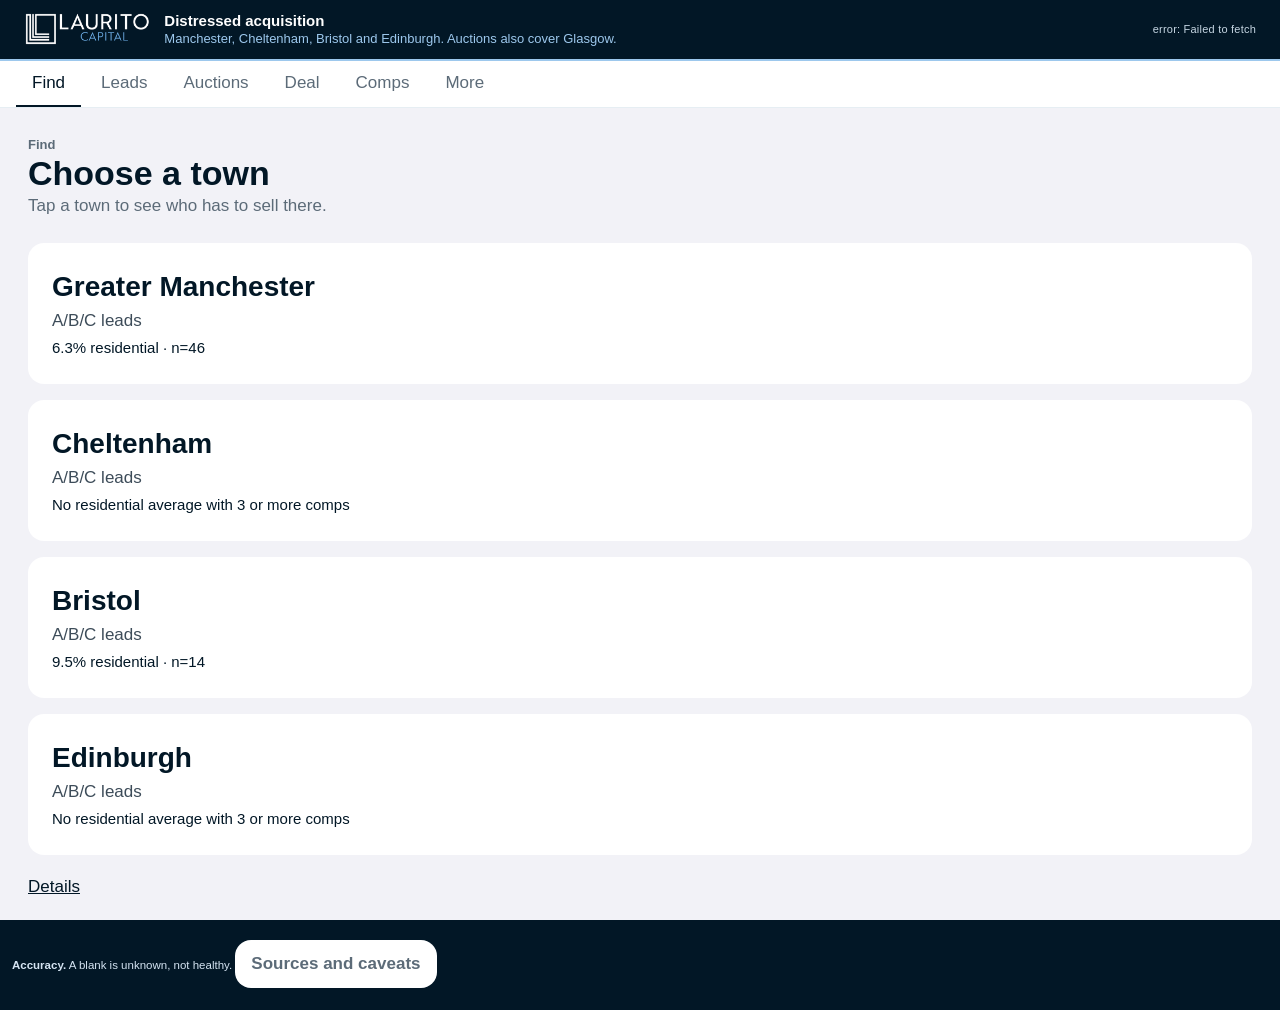
==== commit c6568c30: "Fix the site-audit yield, auction, and screen issues. Residential averages only, with thin samples v" ====
--- a/index.html
+++ b/index.html
@@ -60,7 +60,7 @@
 #deal_body [id^="uw_"].dlf input,#deal_body .dlf input,#deal_body .dlf select,#uw_units input,#uw_units select{color:#1748b5}#uw_units td{min-width:80px}#uw_units th{white-space:normal}#uw_results .kpi b{overflow-wrap:anywhere}
 
 #subnav [data-v="sales"]{color:#176640;border:1px solid #7bad8c;background:#edf7f0}#sales_body .opgrid .card{min-width:0}#fw_body a{overflow-wrap:anywhere}
-</style><link rel="stylesheet" href="assets/laurito.css"><link rel="stylesheet" href="assets/auctions.css"></head><body>
+</style><link rel="stylesheet" href="assets/laurito.css?v=audit-20261103"><link rel="stylesheet" href="assets/auctions.css?v=audit-20261103"><link rel="stylesheet" href="assets/ios.css?v=audit-20261103"></head><body>
 <header><a class="lc-brand" href="#find"><img src="assets/laurito-lockup.png" alt="Laurito Capital"></a><div class="lc-product">Distressed acquisition<span>Manchester, Cheltenham, Bristol and Edinburgh. Auctions also cover Glasgow.</span></div><div id="status">connecting...</div></header>
 <div id="app">
 <nav id="nav2"><div class="mainnav"><button class="mainb" data-g="find">Find</button><button class="mainb" data-g="auctions">Auctions</button><button class="mainb" data-g="deal">Deal</button><button class="mainb" data-g="partners">Partners</button><button class="mainb" data-g="pipe">Pipeline</button></div><div id="subnav"></div></nav><nav class="ctl" style="display:none"><button class="btn sec" id="overview_tab">Overview</button><button class="btn sec" id="accom_tab">Accommodation (TA / DA)</button><button class="btn" id="assets_tab">Funnel</button><button class="btn sec" id="map_tab">Map</button><button class="btn sec" id="operators_tab">Operators</button><button class="btn sec" id="frameworks_tab">Frameworks</button><button class="btn sec" id="pipeline_tab">Pipeline</button><button class="btn sec" id="shortlist_tab">Shortlist</button><button class="btn sec" id="contracts_tab" style="display:none">Contracts to bid for</button><button class="btn sec" id="partners_tab" style="display:none">Partners &amp; returns</button></nav><section id="auctions_view" class="hidden" aria-label="Auctions"><main class="aq-shell" id="auctions_body"><p>Loading auction interface...</p></main></section><div id="assets_view">
@@ -85,7 +85,7 @@
 
 <section id="st3" class="hidden"><div class="g2"><div class="card"><h2 id="h3what">Properties</h2><p class="lead" id="what_lead"></p><div class="ctl"><label><input type="checkbox" id="p_area" checked> this district only</label><button class="btn sec" id="back2">&larr; back to the funnel</button></div><div class="scroll"><table id="tprops"></table></div></div>
 <div class="card" id="odetail"></div></div></section>
-</main></div><div id="overview_view" class="hidden"><main><div class="ctl" style="margin:0"><b style="font-size:16px">Overview</b><span class="foot">mirrors the model: 1 sources, 2 build, 3-4 funnel, 5 deal flow</span><select id="ov_city"><option value="">All cities</option></select></div><div id="overview_body"><p class="foot">loading...</p></div></main></div><div id="accom_view" class="hidden"><main><div class="ctl" style="margin:0"><b style="font-size:16px">Accommodation: temporary accommodation (TA) and asylum dispersal (DA)</b><select id="ac_city"></select><span class="foot">Edinburgh included where data is loaded; missing values are unknown.</span></div><div id="accom_body"></div></main></div><div id="map_view" class="hidden"><main><div class="ctl" style="margin:0"><b style="font-size:16px">Find: where the bargains are</b><select id="map_city"></select><select id="map_metric"><option value="deal" selected>Colour: area screen (no LHA)</option><option value="ppsqm">Sold £/sqm (all)</option><option value="flat_ppsqm">Sold £/sqm, flats</option><option value="house_ppsqm">Sold £/sqm, houses</option><option value="rent_psm">Rent £/sqm/yr, 2-bed (estimate)</option><option value="gy">Gross yield, 2-bed (estimate)</option><option value="ly">LHA yield, 2-bed</option><option value="dist">A and C landlords</option><option value="sales">Sales in 12 months</option><option value="a4_pct">HMO Article 4 share</option><option value="fz_pct">Flood zone 2/3 share</option><option value="bestop">Best manager (operators)</option><option value="ocod">Overseas-owned titles</option><option value="yield_med">Recent achieved yield (auction)</option><option value="imd_decile">Deprivation decile</option><option value="income_rate">Income-deprived people %</option><option value="lh_house_pct">Leasehold share of house sales</option></select><label><input type="checkbox" id="ml_a" checked> <span style="color:#0b5fff">&#9679;</span> sales</label><label><input type="checkbox" id="ml_b" checked> <span style="color:#777">&#9679;</span> other sales (company, repossession)</label><label><input type="checkbox" id="ml_lots" checked> <span style="color:#6a1b9a">&#9679;</span> auction lots</label><label><input type="checkbox" id="ml_dist" checked> <span style="color:#c62828">&#9679;</span> distressed / <span style="color:#b26a00">&#9679;</span> strained landlords' titles</label><label><input type="checkbox" id="ml_blk"> <span style="color:#1a9c5b">&#9675;</span> blocks of 5+ homes</label><label><input type="checkbox" id="ml_a4" checked> <span style="color:#d84315">&#9472;&#9472;</span> HMO Article 4 areas</label><label><input type="checkbox" id="ml_listed"> <span style="color:#333">&#9679;</span> listed buildings</label><label><input type="checkbox" id="ml_ocod"> <span style="color:#00897b">&#9679;</span> overseas-owned titles</label><label><input type="checkbox" id="ml_prov" checked> <span style="color:#7b1fa2">&#9679;</span> provider-owned property</label><label><input type="checkbox" id="ml_yc" checked> <span style="color:#f9a825">&#9679;</span> yield comps (auction rent + sold)</label></div><div id="map_legend" class="foot"></div><div id="asset_grade_legend"></div><div id="map_hint" class="foot" style="margin:-4px 0 8px"></div><div class="mapgrid"><div id="map_canvas"></div><div class="card" id="map_side"></div></div></main></div><div id="rp_view" class="hidden"><main><div id="rp_body"><p>Loading RP / charity research...</p></div></main></div><div id="pscreen_view" class="hidden"><main><div id="ps_body"><p class="foot">loading...</p></div></main></div><div id="sales_view" class="hidden"><main><div id="sales_body"></div></main></div><div id="deal_view" class="hidden"><main><div id="deal_body"></div></main></div><div id="frameworks_view" class="hidden"><main><div class="ctl" style="margin:0"><b style="font-size:16px">Frameworks: how councils and government buy accommodation</b><select id="fw_reg"><option value="">All regions</option><option value="GM">Greater Manchester</option><option value="BRS">Bristol / West</option><option value="GLOS">Gloucestershire</option><option value="National">National</option></select><select id="fw_type"><option value="">All accommodation types</option></select><select id="fw_status"><option value="">Any status</option><option>Open to join</option><option>Forthcoming</option><option>Live (closed to new)</option><option>Closed</option></select><select id="fw_route"><option value="">Any route</option><option>Direct bid</option><option>Partner-led</option><option>Monitor</option></select></div><div id="fw_body"><p class="foot">loading...</p></div></main></div><div id="operators_view" class="hidden"><main><div class="ctl" style="margin:0"><b style="font-size:16px">Operators: who could lease and manage our homes</b><label>Min turnover £m <input id="op_to" type="number" value="20" style="width:70px;color:#0000ff;font-weight:700"></label><label>Min net assets £m <input id="op_na" type="number" value="5" style="width:70px;color:#0000ff;font-weight:700"></label><label>Match sectors in <select id="op_city"></select></label><select id="op_reg"><option value="">All areas</option><option value="GM">Greater Manchester</option><option value="BRS">Bristol / West</option><option value="GLOS">Gloucestershire</option></select><label><input type="checkbox" id="op_hide"> hide fails</label></div><div id="op_body"><p class="foot">loading...</p></div></main></div><div id="pipeline_view" class="hidden"><main><div class="ctl" style="margin:0"><b style="font-size:16px">Pipeline</b><span class="foot">A and C landlords in Manchester, Cheltenham and Bristol, plus anyone you have moved on. Change a stage on the card. If the database accepts it, the stage is shared. If not, it stays in this browser — export JSON to hand it on.</span><select id="pp_city"><option value="">All cities</option></select><select id="pp_lvl"><option value="ds">A and C</option><option value="d">A only</option></select></div><div id="pipe_body"></div></main></div><div id="shortlist_view" class="hidden"><main><div class="card" id="bestcard"><h2>Best leads (Manchester, Cheltenham, Bristol)</h2><p class="lead">A (live insolvency) and B (a specific lender or receiver sale) are listed before C (watchlist). Titles owned and LHA are not in the rank. Click a row for the deal card. <a href="https://app.nimbusmaps.co.uk/" target="_blank" rel="noopener">Open Nimbus</a></p><div class="scroll" style="max-height:420px"><table id="tbest"></table></div><p class="foot" id="best_note"></p></div></main></div><main id="contracts_view" class="hidden"><section class="card"><h2>Accommodation contracts to bid for</h2><p class="lead">Verified procurement notices and ongoing property-supply routes. A supply route is not an awarded contract or a guaranteed opportunity. Check the official notice before committing.</p><div class="ctl"><select id="c_city" aria-label="Contract city"><option value="">All target cities</option><option>Bristol</option><option>Manchester</option><option>Cheltenham</option><option>Edinburgh</option></select><select id="c_status" hidden><option value="actionable">Open notices and ongoing routes</option><option value="all" selected>All</option></select></div><p id="contract_coverage" class="foot"></p><div id="contract_cards" class="g2"></div><p class="foot">No automated submissions. Tender eligibility, planning/licensing, property standards, pricing, voids, maintenance and termination rights need checking. National or regional contracts are not necessarily available to a single-property landlord.</p></section></main><main id="partners_view" class="hidden"><section class="card"><h2>Top 10 agreement partners by region</h2><p class="lead">Outreach priority for a 5-30-unit opportunity, not ten approved tenants. Ranking favours evidenced property agreements, local fit and operating scale. A large organisation is not proof it has current appetite or a bankable lease covenant.</p><div class="ctl"><select id="partner_region" aria-label="Partner region"><option>Bristol / West of England</option><option>Manchester / Greater Manchester</option><option>Cheltenham / Gloucestershire</option><option>Edinburgh / Lothians</option></select><input type="checkbox" id="partner_direct" hidden></div><p class="foot" id="partners_coverage">Loading partner research...</p><div class="scroll"><table id="tpartners"></table></div><article class="card" id="partner_detail" style="margin-top:14px"><p>Select a partner to see the signing entity, agreement route, scale/financial evidence, risks and sources.</p></article></section><section class="card"><h2>Opportunity return check</h2><p class="lead">Enter a written landlord rent offer and your deal costs. Framework spend is not your rent; provider revenue is not a lease guarantee. Blank inputs produce no yield. Annual pre-tax income yields only, not IRR or a forecast of capital gains.</p><div class="g2" id="return_inputs"><label>Units <input id="ret_units" type="number" min="1" step="1" placeholder="5-30"></label><label>Agreed annual rent per unit £ <input id="ret_rent" type="number" min="0" step="100" placeholder="Written offer required"></label><label>Portfolio purchase price £ <input id="ret_price" type="number" min="0" step="1000"></label><label>Acquisition taxes and fees £ <input id="ret_fees" type="number" min="0" step="1000"></label><label>Works / compliance budget £ <input id="ret_works" type="number" min="0" step="1000"></label><label>Annual retained landlord costs £ <input id="ret_costs" type="number" min="0" step="100"></label><label>Annual repairs / capex reserve £ <input id="ret_reserve" type="number" min="0" step="100"></label><label>Rent loss / default stress % <input id="ret_loss" type="number" min="0" max="100" step="1"></label><label>Debt drawn £ <input id="ret_debt" type="number" min="0" step="1000"></label><label>Debt interest % <input id="ret_interest" type="number" min="0" step="0.1"></label><label>Annual principal repayments £ <input id="ret_principal" type="number" min="0" step="100"></label><label>Annual other financing fees £ <input id="ret_finance" type="number" min="0" step="100"></label></div><div id="return_result" class="legend" style="margin:16px 0 0">No partner-specific return is known until rent and acquisition costs are supplied.</div><p class="foot">All fields must be entered, including explicit zeroes. Include Scottish LBTT/ADS or English SDLT as applicable. A debt maturity balloon/refinancing is not modelled. Input values stay in this page and are not sent to the database.</p></section><section class="card"><h2>Before calling an agreement bankable</h2><ol><li>Confirm the legal signing entity and whether a group/council actually guarantees its rent. A nomination or care contract is not a landlord rent guarantee.</li><li>Get written acceptance of location, unit sizes, use, licensing/EPC standards, client cohort and the full 5-30-unit tranche.</li><li>Verify agreed base rent, reviews/caps, payment start, void cover, benefit-risk allocation, repairs, insurance and compliance responsibilities.</li><li>Read audited cash/liquidity, unrestricted reserves, debt/lease liabilities, regulator judgements and funding concentration, for the signing entity, not only its group.</li><li>Match lease duration and break clauses to commissioning/referral arrangements. Identify who pays during gaps and on early termination.</li><li>Require solicitor and lender review, security/guarantees where appropriate, stress tests and a viable alternative letting plan.</li></ol><a href="https://www.gov.uk/government/publications/focus-report-lease-based-provision-of-specialised-supported-housing" target="_blank" rel="noopener">Regulator: risks in lease-based specialised supported housing (England)</a></section></main></div>
+</main></div><div id="overview_view" class="hidden"><main><div class="ctl" style="margin:0"><b style="font-size:16px">Overview</b><span class="foot">mirrors the model: 1 sources, 2 build, 3-4 funnel, 5 deal flow</span><select id="ov_city"><option value="">All cities</option></select></div><div id="overview_body"><p class="foot">loading...</p></div></main></div><div id="accom_view" class="hidden"><main><div class="ctl" style="margin:0"><b style="font-size:16px">Accommodation: temporary accommodation (TA) and asylum dispersal (DA)</b><select id="ac_city"></select><span class="foot">Edinburgh included where data is loaded; missing values are unknown.</span></div><div id="accom_body"></div></main></div><div id="map_view" class="hidden"><main><div class="ctl" style="margin:0"><b style="font-size:16px">Find: where the bargains are</b><select id="map_city"></select><select id="map_metric"><option value="deal" selected>Colour: area screen (no LHA)</option><option value="ppsqm">Sold £/sqm (all)</option><option value="flat_ppsqm">Sold £/sqm, flats</option><option value="house_ppsqm">Sold £/sqm, houses</option><option value="rent_psm">Rent £/sqm/yr, 2-bed (estimate)</option><option value="gy">Gross yield, 2-bed (estimate)</option><option value="ly">LHA yield, 2-bed</option><option value="dist">A and C landlords</option><option value="sales">Sales in 12 months</option><option value="a4_pct">HMO Article 4 share</option><option value="fz_pct">Flood zone 2/3 share</option><option value="bestop">Best manager (operators)</option><option value="ocod">Overseas-owned titles</option><option value="yield_med">Recent achieved yield (auction)</option><option value="imd_decile">Deprivation decile</option><option value="income_rate">Income-deprived people %</option><option value="lh_house_pct">Leasehold share of house sales</option></select><label><input type="checkbox" id="ml_a" checked> <span style="color:#0b5fff">&#9679;</span> sales</label><label><input type="checkbox" id="ml_b" checked> <span style="color:#777">&#9679;</span> other sales (company, repossession)</label><label><input type="checkbox" id="ml_lots" checked> <span style="color:#6a1b9a">&#9679;</span> auction lots</label><label><input type="checkbox" id="ml_dist" checked> <span style="color:#c62828">&#9679;</span> distressed / <span style="color:#b26a00">&#9679;</span> strained landlords' titles</label><label><input type="checkbox" id="ml_blk"> <span style="color:#1a9c5b">&#9675;</span> blocks of 5+ homes</label><label><input type="checkbox" id="ml_a4" checked> <span style="color:#d84315">&#9472;&#9472;</span> HMO Article 4 areas</label><label><input type="checkbox" id="ml_listed"> <span style="color:#333">&#9679;</span> listed buildings</label><label><input type="checkbox" id="ml_ocod"> <span style="color:#00897b">&#9679;</span> overseas-owned titles</label><label><input type="checkbox" id="ml_prov" checked> <span style="color:#7b1fa2">&#9679;</span> provider-owned property</label><label><input type="checkbox" id="ml_yc" checked> <span style="color:#f9a825">&#9679;</span> yield comps (auction rent + sold)</label></div><div id="map_legend" class="foot"></div><div id="asset_grade_legend"></div><div id="map_hint" class="foot" style="margin:-4px 0 8px"></div><div class="mapgrid"><div id="map_canvas"></div><div class="card" id="map_side"></div></div></main></div><div id="rp_view" class="hidden"><main><div id="rp_body"><p>Loading RP / charity research...</p></div></main></div><div id="pscreen_view" class="hidden"><main><div id="ps_body"><p class="foot">loading...</p></div></main></div><div id="sales_view" class="hidden"><main><div id="sales_body"></div></main></div><div id="deal_view" class="hidden"><main><div id="deal_body"></div></main></div><div id="frameworks_view" class="hidden"><main><div class="ctl" style="margin:0"><b style="font-size:16px">Frameworks: how councils and government buy accommodation</b><select id="fw_reg"><option value="">All regions</option><option value="GM">Greater Manchester</option><option value="BRS">Bristol / West</option><option value="GLOS">Gloucestershire</option><option value="National">National</option></select><select id="fw_type"><option value="">All accommodation types</option></select><select id="fw_status"><option value="">Any status</option><option>Open to join</option><option>Forthcoming</option><option>Live (closed to new)</option><option>Closed</option></select><select id="fw_route"><option value="">Any route</option><option>Direct bid</option><option>Partner-led</option><option>Monitor</option></select></div><div id="fw_body"><p class="foot">loading...</p></div></main></div><div id="operators_view" class="hidden"><main><div class="ctl" style="margin:0"><b style="font-size:16px">Operators: who could lease and manage our homes</b><label>Min turnover £m <input id="op_to" type="number" value="20" style="width:70px;color:#0000ff;font-weight:700"></label><label>Min net assets £m <input id="op_na" type="number" value="5" style="width:70px;color:#0000ff;font-weight:700"></label><label>Match sectors in <select id="op_city"></select></label><select id="op_reg"><option value="">All areas</option><option value="GM">Greater Manchester</option><option value="BRS">Bristol / West</option><option value="GLOS">Gloucestershire</option></select><label><input type="checkbox" id="op_hide"> hide fails</label></div><div id="op_body"><p class="foot">loading...</p></div></main></div><div id="pipeline_view" class="hidden"><main><div class="ctl" style="margin:0"><b style="font-size:16px">Pipeline</b><span class="foot">A and C landlords in Manchester, Cheltenham and Bristol, plus anyone you have moved on. Change a stage on the card. If the database accepts it, the stage is shared. If not, it stays in this browser — export JSON to hand it on.</span><select id="pp_city"><option value="">All cities</option></select><select id="pp_lvl"><option value="ds">A and C</option><option value="d">A only</option></select></div><div id="pipe_body"></div></main></div><div id="shortlist_view" class="hidden"><main><div class="card" id="bestcard"><h2>Best leads (Greater Manchester, Cheltenham, Bristol, Edinburgh)</h2><p class="lead">A (live insolvency) and B (a specific lender or receiver sale) are listed before C (watchlist). Titles owned and LHA are not in the rank. Click a row for the deal card. <a href="https://app.nimbusmaps.co.uk/" target="_blank" rel="noopener">Open Nimbus</a></p><div class="scroll" style="max-height:420px"><table id="tbest"></table></div><p class="foot" id="best_note"></p></div></main></div><main id="contracts_view" class="hidden"><section class="card"><h2>Accommodation contracts to bid for</h2><p class="lead">Verified procurement notices and ongoing property-supply routes. A supply route is not an awarded contract or a guaranteed opportunity. Check the official notice before committing.</p><div class="ctl"><select id="c_city" aria-label="Contract city"><option value="">All target cities</option><option>Bristol</option><option>Manchester</option><option>Cheltenham</option><option>Edinburgh</option></select><select id="c_status" hidden><option value="actionable">Open notices and ongoing routes</option><option value="all" selected>All</option></select></div><p id="contract_coverage" class="foot"></p><div id="contract_cards" class="g2"></div><p class="foot">No automated submissions. Tender eligibility, planning/licensing, property standards, pricing, voids, maintenance and termination rights need checking. National or regional contracts are not necessarily available to a single-property landlord.</p></section></main><main id="partners_view" class="hidden"><section class="card"><h2>Top 10 agreement partners by region</h2><p class="lead">Outreach priority for a 5-30-unit opportunity, not ten approved tenants. Ranking favours evidenced property agreements, local fit and operating scale. A large organisation is not proof it has current appetite or a bankable lease covenant.</p><div class="ctl"><select id="partner_region" aria-label="Partner region"><option>Bristol / West of England</option><option>Manchester / Greater Manchester</option><option>Cheltenham / Gloucestershire</option><option>Edinburgh / Lothians</option></select><input type="checkbox" id="partner_direct" hidden></div><p class="foot" id="partners_coverage">Loading partner research...</p><div class="scroll"><table id="tpartners"></table></div><article class="card" id="partner_detail" style="margin-top:14px"><p>Select a partner to see the signing entity, agreement route, scale/financial evidence, risks and sources.</p></article></section><section class="card"><h2>Opportunity return check</h2><p class="lead">Enter a written landlord rent offer and your deal costs. Framework spend is not your rent; provider revenue is not a lease guarantee. Blank inputs produce no yield. Annual pre-tax income yields only, not IRR or a forecast of capital gains.</p><div class="g2" id="return_inputs"><label>Units <input id="ret_units" type="number" min="1" step="1" placeholder="5-30"></label><label>Agreed annual rent per unit £ <input id="ret_rent" type="number" min="0" step="100" placeholder="Written offer required"></label><label>Portfolio purchase price £ <input id="ret_price" type="number" min="0" step="1000"></label><label>Acquisition taxes and fees £ <input id="ret_fees" type="number" min="0" step="1000"></label><label>Works / compliance budget £ <input id="ret_works" type="number" min="0" step="1000"></label><label>Annual retained landlord costs £ <input id="ret_costs" type="number" min="0" step="100"></label><label>Annual repairs / capex reserve £ <input id="ret_reserve" type="number" min="0" step="100"></label><label>Rent loss / default stress % <input id="ret_loss" type="number" min="0" max="100" step="1"></label><label>Debt drawn £ <input id="ret_debt" type="number" min="0" step="1000"></label><label>Debt interest % <input id="ret_interest" type="number" min="0" step="0.1"></label><label>Annual principal repayments £ <input id="ret_principal" type="number" min="0" step="100"></label><label>Annual other financing fees £ <input id="ret_finance" type="number" min="0" step="100"></label></div><div id="return_result" class="legend" style="margin:16px 0 0">No partner-specific return is known until rent and acquisition costs are supplied.</div><p class="foot">All fields must be entered, including explicit zeroes. Include Scottish LBTT/ADS or English SDLT as applicable. A debt maturity balloon/refinancing is not modelled. Input values stay in this page and are not sent to the database.</p></section><section class="card"><h2>Before calling an agreement bankable</h2><ol><li>Confirm the legal signing entity and whether a group/council actually guarantees its rent. A nomination or care contract is not a landlord rent guarantee.</li><li>Get written acceptance of location, unit sizes, use, licensing/EPC standards, client cohort and the full 5-30-unit tranche.</li><li>Verify agreed base rent, reviews/caps, payment start, void cover, benefit-risk allocation, repairs, insurance and compliance responsibilities.</li><li>Read audited cash/liquidity, unrestricted reserves, debt/lease liabilities, regulator judgements and funding concentration, for the signing entity, not only its group.</li><li>Match lease duration and break clauses to commissioning/referral arrangements. Identify who pays during gaps and on early termination.</li><li>Require solicitor and lender review, security/guarantees where appropriate, stress tests and a viable alternative letting plan.</li></ol><a href="https://www.gov.uk/government/publications/focus-report-lease-based-provision-of-specialised-supported-housing" target="_blank" rel="noopener">Regulator: risks in lease-based specialised supported housing (England)</a></section></main></div>
 <script>
 const SUPA_URL='https://kkdfprhrgxbkydqeifgz.supabase.co', SUPA_KEY='eyJhbGciOiJIUzI1NiIsInR5cCI6IkpXVCJ9.eyJpc3MiOiJzdXBhYmFzZSIsInJlZiI6ImtrZGZwcmhyZ3hia3lkcWVpZmd6Iiwicm9sZSI6ImFub24iLCJpYXQiOjE3OTE3OTgzMDEsImV4cCI6MjEwNzM3NDMwMX0.dd32w-wmLe1vlwzPwZsTpoGra3cFghE2bb5LGorJjJM';
 const LS={get:k=>{try{return localStorage.getItem(k)}catch(e){return null}},set:(k,v)=>{try{localStorage.setItem(k,v)}catch(e){}},rm:k=>{try{localStorage.removeItem(k)}catch(e){}}};
@@ -237,7 +237,7 @@
   rows.push({kind:'Lot',name:l.address,l,level:'lot',why:'Sold by '+sellerOf(l).label+', '+(l.auctioneer||'')+' '+(l.auction_date||'')+(l.guide?', guide '+l.guide:''),areas:d+(inTgt?'':' (outside target cities)'),units,y:ly,soc:LO&&LO.districts[d]?LO.districts[d].social_pct:null,subc:null,tier:0,band:'B',homesFit:(()=>{const ps=typeof sfFind==='function'?sfFind(l):null;const h=ps&&Number.isInteger(ps.site_homes)?ps.site_homes:null;return h!=null&&h>=5&&h<=30?h:0})(),score:1500+((()=>{const ps=typeof sfFind==='function'?sfFind(l):null;const h=ps&&Number.isInteger(ps.site_homes)?ps.site_homes:null;return h!=null&&h>=5&&h<=30?h:0})())})}
  rows.sort((a,b)=>(a.tier-b.tier)||(b.homesFit-a.homesFit)||(b.score-a.score));const top=rows.slice(0,40);window.LC_BEST=top;
  $('#tbest').innerHTML='<thead><tr><th>#</th><th class="l">Landlord / lot</th><th class="l">Why it is listed</th><th class="l">Where (target areas)</th><th>Homes or titles</th><th>LHA yield on local 2-bed price</th><th>Council/social homes in area</th><th>Sub-C rentals owned</th><th class="l">Who would take it (exit)</th><th>Band</th></tr></thead><tbody>'+top.map((r,i)=>'<tr data-i="'+i+'"><td>'+(i+1)+'</td><td class="l"><b>'+esc(r.name)+'</b> '+(r.kind==='Lot'?sfLotBadge(r.l)+' ':'')+(r.kind==='Lot'?uwLink(uwLotSeed(r.l),'Underwrite'):'')+(r.kind==='Lot'?'<span class="lvl b">B</span>':r.level==='d'?'<span class="lvl d">A</span>':'<span class="lvl s">C</span>')+'</td><td class="l"><div class="why">'+esc(r.why)+'</div></td><td class="l"><div class="why">'+esc(r.areas)+'</div></td><td>'+(r.units||'-')+'</td><td>'+pct(r.y)+'</td><td>'+(r.soc!=null?r.soc.toFixed(0)+'%':'-')+'</td><td>'+(r.subc==null?'-':r.subc)+'</td><td class="l">'+(r.kind==='Lot'?'<div class="muted">'+(/GL5/.test(r.areas)?'Cheltenham BC / Glos supported framework; Mears':/^M\d/.test(r.areas)?'Serco AASC NW; MCC TA leasing; Mears':/^BS/.test(r.areas)?'Bristol CC TA; Clearsprings; Mears':/^(DH|SR|TS|DL|NE)/.test(r.areas)?'Mears (AASC NE); council TA':'see Partners')+'</div>':partnerCell(r.o,r.areas.split(', ')))+'</td><td><b>'+esc(r.band||'')+'</b></td></tr>').join('')+'</tbody>';
- $('#best_note').textContent='A and B are listed before C. The order does not use how many titles a company owns, and it does not use LHA. Early-warning points are not shown here and are not a probability of default. Edinburgh is included where source data is loaded; missing values are unknown. '+rows.length+' candidates in Manchester, Cheltenham and Bristol.';
+ $('#best_note').textContent='A and B are listed before C. A lender or receiver lot stays on this list while the checked status is not sold or withdrawn, including when the old status check now says recheck. The order does not use how many titles a company owns, and it does not use LHA. Early-warning points are not shown here and are not a probability of default. Edinburgh is included where source data is loaded; missing values are unknown. '+rows.length+' candidates in Greater Manchester, Cheltenham, Bristol and Edinburgh.';
  $('#tbest').querySelectorAll('tbody tr').forEach(tr=>tr.onclick=()=>{const r=top[+tr.dataset.i];if(r.kind==='Lot'){if(r.l.url)window.open(r.l.url,'_blank')}else pickOwner(r.o)})}
 function renderSectors(district){const box=$('#sectorbox');if(!box)return;if(!LO){box.innerHTML='';return}const secs=Object.entries(LO.sectors).filter(([k])=>k.split(' ')[0]===district).sort((a,b)=>(lhaY(b[0])||0)-(lhaY(a[0])||0));const dd=LO.districts[district];if(!secs.length&&!dd){box.innerHTML='';return}
  const row=(k,r)=>'<tr><td class="l"><b>'+k+'</b></td><td>'+(r.social_pct!=null?r.social_pct+'%':'-')+'</td><td>'+(r.prs_pct!=null?r.prs_pct+'%':'-')+'</td>'+LCLS.map(([c])=>{const x=(r.classes||{})[c]||{};return '<td>'+(x.omv?'£'+fmt(x.omv)+'<div class="foot">'+x.n+' sales</div>':'<span class="foot">'+(x.n||0)+' sales</span>')+'</td><td>'+(x.lha_yield?'<b>'+pct(x.lha_yield)+'</b><div class="foot">mkt '+pct(x.mkt_yield)+'</div>':'-')+'</td>'}).join('')+'</tr>';
@@ -497,6 +497,7 @@
 
 // ---------- 2. Overview: mirrors the flowchart stages ----------
 async function renderOverview(){const v=$('#overview_body');if(!v)return;if(!PSTAT){try{PSTAT=await (await fetch('pipeline_status.json?v='+Date.now())).json()}catch(e){PSTAT={sources:[],build:[]}}}
+ if(PSTAT&&!PSTAT._auctionLive){try{const live=await (await fetch('data/auctions/lots.json?v='+Date.now())).json();const row=(PSTAT.sources||[]).find(s=>/auction catalogue/i.test(s.name||''));if(row&&live&&live.updated_at){row.refreshed=String(live.updated_at).slice(0,10);row.period='Live residential catalogue snapshot '+row.refreshed+' (Manchester, Glasgow, Edinburgh, Bristol, Cheltenham)';row.cadence_days=1;row.routine='GitHub Action every 6 hours at minute 23 (00:23, 06:23, 12:23, 18:23 UTC)';row.gives='Residential lots from the live auction feed';PSTAT._auctionLive=true}}catch(e){}}
  const city=$('#ov_city').value;const tk=targetOwnerKeys(city);const ow=(D.owners||[]).filter(o=>tk.has(o.owner_key));const lv=o=>o.A&&o.A.level;
  const subs=D.subareas.filter(s=>!city||s.city===city);const dset=new Set(subs.map(s=>s.district));
  const lots=LOTS.filter(l=>sellerOf(l).k==='c'&&dset.has(pcd(l.postcode)));
@@ -1103,11 +1104,17 @@
 function sfBadge(p){const s=sfState(p),col=sfIsLive(p)?'#021726':/sold|withdrawn/i.test(s)?'#727b87':'#9b6500';return '<span class="tag" style="background:'+col+';color:#fff">'+esc(sfIsLive(p)?'LIVE ADVERTISED':s)+'</span>'}
 function sfFind(l){if(!SALE_FEED)return null;return SALE_FEED.properties.find(p=>sfKey(p.url)===sfKey(l.url)||(p.legacy_urls||[]).some(u=>sfKey(u)===sfKey(l.url))||p.postcode===l.postcode&&p.address===l.address)||null}
 function sfLot(l){const p=sfFind(l);if(!p)return l;return {...l,address:p.address||l.address,postcode:p.postcode||l.postcode,units:p.units_n!=null?String(p.units_n):l.units,guide:p.guide||'No current guide',auction_date:p.auction_date||null,url:p.url||l.url,sale_status:sfState(p),sale_checked:p.checked_at,sale_notes:p.notes}}
-function sfShortlistAllowed(l){const p=sfFind(l);return !p||sfIsLive(p)}
+function sfShortlistAllowed(l){const p=sfFind(l);if(!p)return true;return !/sold|withdrawn/i.test(String(p.status||'')+' '+sfState(p))}
 function sfLotBadge(l){const p=sfFind(l);return p?sfBadge(p):'<span class="tag" style="background:#edf0f3;color:#555">Sale status not checked</span>'}
 async function sfLoad(){if(SALE_FEED)return SALE_FEED;const r=await fetch('property_status.json?v='+Date.now());if(!r.ok)throw Error('Property status data unavailable');SALE_FEED=await r.json();if(typeof LOTS!=='undefined')LOTS=LOTS.map(sfLot);return SALE_FEED}
 function sfSeed(p){return {name:p.address,completionMonth:0,pc:p.postcode||'',city:['Manchester','Cheltenham','City Of Bristol','Edinburgh'].includes(p.city)?p.city:'Other',units:p.site_scope==='single_site'?(sfSiteHomes(p)||0):(p.site_scope==='single_home'?1:0),price:p.price_input_gbp??p.asking_price_gbp??0,source_url:p.url||'',prefill_note:'Acquisition assumes completion at month 0 and rent from month 1; edit actual timing. Sale status '+p.status+'; checked '+p.checked_at+'. Listing price is not an agreed purchase price. '+sfSiteLabel(p)+'. '+String(p.units||'')+'. Review the listing notes and confirm unit and bed mix, current availability and actual institutional-tenant rent. Existing passing rent is not a new lease offer. '+(p.price_input_note||'')}}
-async function salesStart(){const b=$('#sales_body');if(!b)return;b.innerHTML='<p>Checking sale-status research...</p>';try{await sfLoad();try{await auLoad()}catch(e){AUCTION_SOURCES={sources:[],error:e.message}}sfRender()}catch(e){b.innerHTML='<div class="card"><p>'+esc(e.message)+'</p><p>No availability inferred from old auction dates.</p></div>'}}
+const LIVE_FILTER={town:'',status:'upcoming',q:''};
+function sfMoney(n){return typeof n==='number'&&n>0?'£'+Math.round(n).toLocaleString('en-GB'):'Not published'}
+function sfGrade(l){return /^[ABC]$/.test(l.grade||'')&&l.grade_evidence&&/^https?:\/\//.test(l.grade_evidence_url||l.source_url||'')?l.grade:''}
+async function salesStart(){const b=$('#sales_body');if(!b)return;b.innerHTML='<p>Loading the live auction feed...</p>';try{const r=await fetch('data/auctions/lots.json?v='+Date.now());if(!r.ok)throw Error('Live auction feed unavailable');const feed=await r.json();if(!feed||feed.schema_version!==1||!Array.isArray(feed.lots))throw Error('Live auction feed is not a schema 1 catalogue');window.LIVE_AUCTIONS=feed;sfRenderLive()}catch(e){b.innerHTML='<div class="card"><p>'+esc(e.message)+'</p><p>No lots were invented. This list does not use the 20 October status snapshot.</p></div>'}}
+function sfRenderLive(){const b=$('#sales_body'),feed=window.LIVE_AUCTIONS;if(!b||!feed)return;const towns=['Manchester','Glasgow','Edinburgh','Bristol','Cheltenham'];const all=feed.lots||[];const rows=all.filter(l=>(!LIVE_FILTER.town||l.town===LIVE_FILTER.town)&&(!LIVE_FILTER.status||l.status===LIVE_FILTER.status)&&(!LIVE_FILTER.q||JSON.stringify(l).toLowerCase().includes(LIVE_FILTER.q))).sort((a,c)=>{const rank=g=>({A:0,B:1,C:2}[g]??3);return rank(sfGrade(a))-rank(sfGrade(c))||String(a.auction_date||'9999').localeCompare(String(c.auction_date||'9999'))||String(a.address||'').localeCompare(String(c.address||''))});const when=feed.updated_at?new Date(feed.updated_at).toLocaleString('en-GB',{timeZone:'Europe/London',day:'numeric',month:'short',year:'numeric',hour:'2-digit',minute:'2-digit'}):'not recorded';
+ b.innerHTML='<div class="card"><h2>For sale now</h2><p class="lead">This list is the live residential auction feed. It is not the 20 October status snapshot. A guide is not a value, and a reported sold price is not treated here as a completed purchase.</p><p class="foot">Feed updated '+esc(when)+' London time. '+esc(towns.map(t=>t+' '+all.filter(l=>l.town===t&&l.status==='upcoming').length+' upcoming').join(' · '))+'.</p><div class="ctl">'+'<label>Town <select id="sf_town"><option value="">All five towns</option>'+towns.map(t=>'<option value="'+t+'"'+(LIVE_FILTER.town===t?' selected':'')+'>'+t+'</option>').join('')+'</select></label>'+'<label>Status <select id="sf_live_status">'+['upcoming','sold','unsold','withdrawn',''].map(s=>'<option value="'+s+'"'+(LIVE_FILTER.status===s?' selected':'')+'>'+(s?s:'All statuses')+'</option>').join('')+'</select></label>'+'<input id="sf_live_q" placeholder="Search address" value="'+esc(LIVE_FILTER.q)+'"></div><p>'+rows.length+' lots in this filter.</p><div class="opgrid">'+rows.map(l=>{const g=sfGrade(l);return '<article class="card" style="margin:0"><h3>'+esc(l.address||l.title||'Untitled lot')+'</h3><p class="foot">'+esc(l.town||'')+' · '+esc(l.residential_subtype||l.property_type||'Type not recorded')+' · '+esc(l.status||'')+'</p><p><b>Guide:</b> '+esc(l.guide_price_text||sfMoney(l.guide_price))+'<br><b>Auction date:</b> '+esc(l.auction_date||'Not recorded')+(l.status==='sold'?'<br><b>Reported sold price:</b> '+esc(sfMoney(l.sold_price)):'')+'</p><p>'+esc(l.source||'')+(g?' · <span class="lvl '+(g==='A'?'d':g==='B'?'b':'s')+'">'+g+'</span>':' · Ungraded')+'</p>'+(g?'<p class="foot">'+esc(l.grade_evidence)+'</p>':'<p class="foot">No verified insolvency, receiver or watchlist evidence on this lot. Auction entry alone is not a grade.</p>')+'<p><a href="'+sfURL(l.source_url)+'" target="_blank" rel="noopener">Official lot</a></p></article>'}).join('')+'</div>'+(!rows.length?'<p>No lots match. Widen the filter. An empty list is not proof that nothing is for sale.</p>':'')+'</div>';
+ $('#sf_town').onchange=e=>{LIVE_FILTER.town=e.target.value;sfRenderLive()};$('#sf_live_status').onchange=e=>{LIVE_FILTER.status=e.target.value;sfRenderLive()};$('#sf_live_q').onchange=e=>{LIVE_FILTER.q=e.target.value.toLowerCase().trim();sfRenderLive()}}
 function sfRender(){const b=$('#sales_body'),all=SALE_FEED.properties;const rows=all.filter(p=>(!SALE_FILTER.city||p.city===SALE_FILTER.city)&&(!SALE_FILTER.source||p.source_id===SALE_FILTER.source)&&(!SALE_FILTER.auctionOnly||p.source_kind==='auction')&&(!SALE_FILTER.siteOnly||sfMultiHomeSite(p))&&(SALE_FILTER.status!=='live'||sfIsLive(p))&&(!SALE_FILTER.size||(sfFits(p)))&&(!SALE_FILTER.q||JSON.stringify(p).toLowerCase().includes(SALE_FILTER.q))).sort((a,b)=>((typeof lcAssetGrade==='function'?lcAssetGrade.rank(lcAssetGrade.lot(a))-lcAssetGrade.rank(lcAssetGrade.lot(b)):0))||(['Manchester','Cheltenham','City Of Bristol','Edinburgh'].includes(b.city)-['Manchester','Cheltenham','City Of Bristol','Edinburgh'].includes(a.city))||(sfIsLive(b)-sfIsLive(a))||(a.address||'').localeCompare(b.address||''));const live=all.filter(sfIsLive);const liveAuctions=live.filter(p=>p.source_kind==='auction'),liveSites=liveAuctions.filter(sfMultiHomeSite),liveFit=liveSites.filter(sfFits);
  b.innerHTML='<div class="card"><h2>For sale: multi-home sites</h2><p class="lead">A navy bar means the official agent or auctioneer page advertised the property for sale when checked. It is not an assurance that it remains unsold. <b>Call the agent before spending money.</b> Sold, withdrawn and unresolved old auctions are excluded from the default view.</p><p class="foot">Snapshot checked '+esc(SALE_FEED.updated)+'. Not a real-time portal feed. On reload, the live label expires after 48 hours or a scheduled auction date passes; a same-day auction is marked outcome unconfirmed. Exact dates may be unresolved where the official page contradicts itself. '+esc(SALE_FEED.coverage_note||'')+'</p><div class="kpis"><div class="kpi"><small>Advertised auction lots</small><b>'+liveAuctions.length+'</b></div><div class="kpi"><small>Multi-home auction sites</small><b>'+liveSites.length+'</b></div><div class="kpi"><small>Target-city multi-home auction sites</small><b>'+liveSites.filter(p=>['Manchester','Cheltenham','City Of Bristol','Edinburgh'].includes(p.city)).length+'</b></div><div class="kpi"><small>Sold / withdrawn</small><b>'+all.filter(p=>/sold|withdrawn/i.test(sfState(p))).length+'</b></div></div></div>'+
 auCoverageHTML(all)+'<div class="card" style="border-left:4px solid #a36418"><details><summary style="cursor:pointer;font-weight:600">Availability and site-count checks</summary><ul><li><b>20 Lansdown Place, Cheltenham:</b> Allsop now says Sold Prior. It is not a live opportunity.</li><li><b>82 Sumner Road:</b> withdrawn. <b>51 St Andrews Road South:</b> sold prior.</li><li><b>Brighton / Fulham Savills blocks:</b> current pages invite offers by noon 5 November; displayed auction is 24 November, not the old 20 October date.</li><li><b>Bolton Waterside:</b> consented development land, not 12 existing homes; old auction result does not prove current availability.</li></ul><p class="foot">Switch to all checked statuses for source evidence. 379 Bath Road, Bristol is newly verified as a two-home auction site, not seven homes from its bedroom total. No advertised 5–30-home auction site in Bristol or Cheltenham was verified in this sample; that is not evidence that none exists.</p></details></div>'+
@@ -1412,7 +1419,7 @@
   const scopeCities=DM.scope==='targets'?CITIES:[DM.scope];
   const idx={};for(const c of CITIES){try{idx[c]=await pcIndexFor(c);for(const [k,v] of Object.entries(idx[c]))DM.pc[k]=v}catch(e){idx[c]={}}}
   const cityOf=pc=>CITIES.find(c=>idx[c]&&idx[c][pc])||null;
-  const cityGuess=pc=>cityOf(pc)||(/^BS\d/.test(pc)?'City Of Bristol':/^GL5[0-3]\b/.test(pc)?'Cheltenham':/^M\d/.test(pc)?'Manchester':null);
+  const cityGuess=pc=>{const hit=cityOf(pc);if(hit)return hit;const p=String(pc||'').toUpperCase();if(/^BS\d/.test(p))return 'City Of Bristol';if(/^GL5[0-4]/.test(p))return 'Cheltenham';if(/^EH\d/.test(p))return 'Edinburgh';if(/^(M|BL|OL|SK|WN)\d/.test(p))return 'Manchester';return null};
   // 1. titles of distressed / strained owners
   if(!DM.titles){const keys=OW.filter(o=>['d','s'].includes(level(o))).map(o=>o.owner_key);let ts=[];
    for(let i=0;i<keys.length;i+=80){try{ts=ts.concat(await qall('titles?select=owner_key,title_no,address,postcode,tenure,price_paid,date_added&owner_key=in.('+keys.slice(i,i+80).map(k=>'"'+k+'"').join(',')+')'))}catch(e){}}DM.titles=ts}
@@ -1521,13 +1528,14 @@
 })();
 
 /* MARKET_ACCURACY_END */
-init().then(async()=>{try{await sfLoad();renderBest()}catch(e){console.log(e)}try{navGo(location.hash === "#auctions" || window.lcAuctionsActive ? "auctions" : "find")}catch(e){console.log(e)}});try{navSync("assets")}catch(e){}
+init().then(async()=>{try{await sfLoad();renderBest()}catch(e){console.log(e)}if(window.lcUserNav)return;try{navGo(location.hash === "#auctions" || window.lcAuctionsActive ? "auctions" : "find")}catch(e){console.log(e)}});try{navSync("assets")}catch(e){}
 </script>
 <script src="assets/grades.js"></script>
-<script src="assets/laurito.js"></script>
-<script src="assets/comps.js"></script>
+<script src="assets/laurito.js?v=auctions-20261103-2"></script>
+<script src="assets/niy.js?v=audit-20261103"></script>
+<script src="assets/comps.js?v=audit-20261103"></script>
 <script src="assets/rent-roll.js"></script>
-<script src="assets/area-yields.js"></script>
-<script src="assets/focus.js"></script>
-<script src="assets/auctions.js"></script>
+<script src="assets/area-yields.js?v=audit-20261103"></script>
+<script src="assets/focus.js?v=audit-20261103"></script>
+<script src="assets/auctions.js?v=audit-20261103"></script>
 </body></html>
--- a/assets/laurito.css
+++ b/assets/laurito.css
@@ -342,6 +342,18 @@
 .dm-kpi{background:#fff!important;color:var(--ink)!important;border:1px solid var(--line);border-radius:0!important}
 .dm-kpi b,.dm-kpi span{color:var(--ink)!important}
 #map_legend .sw{border-color:#c5d3df}
+.niy-avg{width:100%;border-collapse:collapse;font-size:15px}
+.niy-avg th,.niy-avg td{text-align:right;padding:12px 10px;border-bottom:1px solid #e6eef3}
+.niy-avg th:first-child,.niy-avg td:first-child,.niy-avg th:nth-child(2),.niy-avg td:nth-child(2){text-align:left}
+.niy-inuse{font-size:17px;margin:12px 0}
+.niy-low{color:#6a7782}
+.niy-n{display:inline-block;margin-left:6px;padding:2px 8px;border-radius:999px;background:#e7f2fa;color:#021726;font-weight:700;font-size:14px;letter-spacing:0}
+.niy-mean{white-space:nowrap}
+.niy-area-counts{display:flex;flex-wrap:wrap;gap:8px;margin:12px 0 16px}
+.niy-area-counts div{background:#f4f8fb;border-radius:12px;padding:10px 12px;min-width:140px}
+.niy-area-counts b{display:block;font-size:22px;line-height:1.1}
+#niy_set option:disabled{color:#8b95a1}
+#niy_set{min-height:44px;width:100%}
 .grade-legend{display:flex;flex-wrap:wrap;gap:10px 16px;align-items:center;padding:12px 4px 4px;font-size:15px}
 .grade-legend details{flex-basis:100%}
 .grade-legend summary{cursor:pointer;color:#3d4c59;min-height:44px;display:inline-flex;align-items:center}
--- a/assets/auctions.css
+++ b/assets/auctions.css
@@ -1,5 +1,5 @@
 /* Scoped, spacious iOS-style Auctions surface. Existing research views are unchanged. */
-#auctions_view{background:#f5f5f7;min-height:80vh;color:#15232e;font-family:-apple-system,BlinkMacSystemFont,"Segoe UI",sans-serif;font-size:15px;line-height:1.55}
+#auctions_view{background:#f5f5f7;min-height:80vh;color:#15232e;font-family:"Helvetica Neue",Helvetica,Arial,sans-serif;font-size:16px;line-height:1.5}
 #auctions_view .aq-shell{display:block;max-width:1480px;margin:0 auto;padding:48px 40px 80px}
 #auctions_view h1{font-size:44px;line-height:1.1;letter-spacing:-1.8px;margin:5px 0 12px;font-weight:650}
 #auctions_view h2{font-family:inherit;font-size:21px;line-height:1.35;margin:12px 0 8px;letter-spacing:-.4px;border:0;padding:0}
--- a/assets/ios.css
+++ b/assets/ios.css
@@ -0,0 +1,308 @@
+/* Shared iOS chrome. Helvetica, navy, accent. One control language for every view. */
+:root{
+  --bg:#f2f2f7;
+  --card:#fff;
+  --ink:#021726;
+  --mut:#5c6b78;
+  --line:#e6eef3;
+  --acc:#021726;
+  --brand:#021726;
+  --accent:#9DC8ED;
+  --fill:#f2f3f5;
+  --sans:"Helvetica Neue",Helvetica,Arial,sans-serif;
+  --r:16px;
+  --control:44px;
+}
+html{background:var(--bg)}
+body{
+  margin:0;
+  background:var(--bg);
+  color:var(--ink);
+  font-family:var(--sans);
+  font-size:17px;
+  line-height:1.45;
+}
+button,input,select,textarea{font-family:var(--sans);color:var(--ink);font-size:17px}
+h1,h2,h3,h4{font-family:var(--sans);font-weight:600;letter-spacing:0;color:var(--ink)}
+
+header{background:var(--brand);border-bottom:2px solid var(--accent);padding:12px 24px}
+.lc-product{text-transform:none;letter-spacing:0;font-size:15px;font-weight:600}
+.lc-product span{text-transform:none;letter-spacing:0;font-size:13px;font-weight:400}
+
+#nav2{margin:0;background:#fff;border-bottom:1px solid var(--line)}
+.mainnav{display:flex;gap:4px;align-items:stretch;padding:0 16px;border-bottom:0}
+.mainb{
+  background:transparent!important;
+  color:var(--mut)!important;
+  border:0!important;
+  border-bottom:2px solid transparent!important;
+  border-radius:0!important;
+  min-height:var(--control);
+  padding:10px 16px!important;
+  font-size:17px!important;
+  font-weight:500!important;
+  letter-spacing:0!important;
+  text-transform:none!important;
+  box-shadow:none!important;
+}
+.mainb.on{color:var(--ink)!important;border-bottom-color:var(--brand)!important}
+.lc-more-menu{
+  border:0;
+  border-radius:16px;
+  box-shadow:0 12px 40px rgba(2,23,38,.16);
+  padding:6px;
+  min-width:240px;
+}
+.lc-more-menu button,.lc-more-menu a{
+  min-height:44px;
+  border:0!important;
+  border-radius:12px;
+  padding:10px 14px;
+  font-size:17px;
+}
+.lc-more-menu button:hover,.lc-more-menu a:hover{background:var(--fill)}
+
+.lc-screen{background:transparent;border:0;padding:28px 28px 8px}
+.lc-screen h1{font-size:34px;line-height:1.1;font-weight:600}
+.lc-kicker,.lc-stats span,.kpi small,.dlf small,.lc-k,th,.lc-fold>summary,.aq-eyebrow,.step b{
+  text-transform:none!important;
+  letter-spacing:0!important;
+  font-size:13px!important;
+  font-weight:600;
+  color:var(--mut);
+}
+.lc-purpose,.lead{font-size:17px;color:var(--mut);max-width:68ch}
+.lc-stats b{font-size:28px;font-weight:600}
+
+main{padding:8px 28px 48px;gap:16px}
+.card,aside.card,.opc,.fwk,.pc,.col,.legend,.pipe-empty,.dlmb,.ev li,.next{
+  background:#fff;
+  border:0;
+  border-radius:var(--r);
+  box-shadow:none;
+}
+.card{padding:20px 22px}
+.card h2{font-size:22px;margin:0 0 8px;padding:0;border:0}
+.card h3{font-size:17px}
+.card .lead{font-size:15px}
+.legend{margin:0 28px 12px;padding:16px 18px;background:#fff}
+.kpis{gap:12px}
+.kpi{background:#fff;border:0;border-radius:var(--r);padding:16px 18px;border-top:0}
+.kpi b{font-size:28px;font-weight:600}
+.g2{gap:16px}
+
+.btn,.stage,.prkb,.segb,button.mainb{
+  letter-spacing:0;
+  text-transform:none;
+}
+.btn{
+  display:inline-flex;
+  align-items:center;
+  justify-content:center;
+  min-height:var(--control);
+  padding:10px 18px;
+  background:var(--brand);
+  color:#fff;
+  border:0;
+  border-radius:12px;
+  font-size:17px;
+  font-weight:600;
+  box-shadow:none;
+  cursor:pointer;
+}
+.btn.sec{background:var(--fill);color:var(--ink);border:0}
+.btn:hover{background:#0c2c42}
+.btn.sec:hover{background:#e6eaee}
+.stage{
+  min-height:36px;
+  padding:8px 14px;
+  border-radius:999px;
+  border:0;
+  background:var(--fill);
+  color:var(--ink);
+  font-size:15px;
+}
+.stage.on{background:var(--brand);color:#fff}
+
+.seg{
+  display:inline-flex;
+  gap:4px;
+  padding:4px;
+  background:#e8edf2;
+  border:0;
+  border-radius:14px;
+}
+.segb{
+  min-height:36px;
+  padding:8px 16px;
+  border:0;
+  border-radius:10px;
+  background:transparent;
+  color:var(--ink);
+  font-size:15px;
+}
+.segb.on{background:#fff;color:var(--ink);box-shadow:0 1px 4px rgba(2,23,38,.12)}
+
+input[type="text"],input[type="search"],input[type="number"],input[type="email"],input[type="url"],input[type="tel"],
+input:not([type]),select,textarea,.psin,.ctl input,.ctl select,.dlf input,.dlf select{
+  appearance:none;
+  min-height:var(--control);
+  border:0;
+  border-radius:12px;
+  background:var(--fill);
+  padding:10px 14px;
+  font-size:17px;
+  color:var(--ink);
+  box-shadow:none;
+}
+textarea{min-height:96px;border-radius:12px;padding:12px 14px;font-size:17px}
+select{
+  padding-right:36px;
+  background-color:var(--fill);
+  background-image:linear-gradient(45deg,transparent 50%,#021726 50%),linear-gradient(135deg,#021726 50%,transparent 50%);
+  background-position:calc(100% - 18px) 19px,calc(100% - 12px) 19px;
+  background-size:6px 6px,6px 6px;
+  background-repeat:no-repeat;
+}
+input:focus,select:focus,textarea:focus,button:focus-visible,summary:focus-visible{
+  outline:3px solid var(--accent);
+  outline-offset:2px;
+}
+.dlf{gap:6px}
+.dlf small{font-size:13px}
+.dlgrid{gap:16px}
+#deal_body [id^="uw_"].dlf input,#deal_body .dlf input,#deal_body .dlf select,#uw_units input,#uw_units select{color:var(--ink)}
+
+input[type="checkbox"],input[type="radio"]{
+  appearance:none;
+  width:22px;
+  height:22px;
+  min-height:22px;
+  margin:0 8px 0 0;
+  border:1.5px solid var(--brand);
+  border-radius:6px;
+  background:#fff;
+  display:inline-grid;
+  place-content:center;
+  vertical-align:middle;
+  flex:none;
+}
+input[type="radio"]{border-radius:50%}
+input[type="checkbox"]:checked{
+  background:var(--brand);
+  background-image:url("data:image/svg+xml;utf8,<svg xmlns='http://www.w3.org/2000/svg' viewBox='0 0 22 22'><path d='M5 11.5l4 4 8-9' fill='none' stroke='white' stroke-width='2.2' stroke-linecap='round' stroke-linejoin='round'/></svg>");
+  background-size:22px 22px;
+}
+input[type="radio"]:checked{box-shadow:inset 0 0 0 6px var(--brand);background:#fff}
+label{font-size:15px}
+.ctl{gap:12px;margin-bottom:12px}
+.ctl label{display:inline-flex;align-items:center;min-height:var(--control)}
+
+.scroll{border-radius:var(--r);background:#fff}
+table{width:100%;border-collapse:collapse;font-size:15px;background:#fff}
+th,td{padding:14px 12px;border-bottom:1px solid var(--line);text-align:right;vertical-align:middle}
+th{
+  position:sticky;top:0;
+  background:#fff;
+  color:var(--mut);
+  font-size:13px;
+  font-weight:600;
+  border-bottom:1px solid var(--line);
+}
+th:first-child,td:first-child,.l{text-align:left}
+tbody tr:hover td{background:#f7fafc}
+.tag,.lvl,.chip,.prkb,.opchip,.chipu{border-radius:999px}
+.tag{font-size:13px;padding:4px 10px;background:var(--fill)}
+
+details,.ios-disc,.lc-fold,details.card{
+  background:#fff;
+  border:0;
+  border-radius:var(--r);
+  margin:12px 0;
+}
+.lc-fold{margin:12px 28px}
+details>summary,.lc-fold>summary,.ios-disc>summary{
+  cursor:pointer;
+  min-height:var(--control);
+  padding:12px 16px;
+  font-size:17px;
+  font-weight:600;
+  letter-spacing:0;
+  text-transform:none;
+  list-style:none;
+}
+details>summary::-webkit-details-marker{display:none}
+.lc-fold>summary:hover{background:transparent}
+
+#srcpop{
+  border:0;
+  border-radius:16px;
+  box-shadow:0 16px 48px rgba(2,23,38,.2);
+  padding:16px 18px;
+  font-size:15px;
+}
+.steps{margin:16px 28px 0;gap:8px}
+.step,.step:first-child,.step:last-child{
+  background:var(--fill);
+  border:0;
+  border-radius:12px;
+  min-height:var(--control);
+  padding:8px 12px;
+}
+.step.on{background:var(--brand);color:#fff}
+.step.on b{color:#fff}
+.board{gap:12px}
+.col{background:transparent;padding:0}
+.pc{padding:12px 14px;margin-bottom:10px}
+.pc select{min-height:44px;width:100%;margin-top:8px;font-size:17px;border:0;border-radius:12px;background-color:var(--fill)}
+#map_canvas,#dm_map{border:0!important;border-radius:16px!important;overflow:hidden}
+.dm-kpi{border:0!important;border-radius:16px!important;padding:16px!important}
+.ios-city{border:0;box-shadow:none}
+#auctions_view{background:var(--bg);color:var(--ink);font-family:var(--sans)}
+#auctions_view .aq-eyebrow,#auctions_view .aq-toolbar label,#auctions_view .aq-prices small,#auctions_view .aq-source span{
+  text-transform:none;
+  letter-spacing:0;
+  font-size:13px;
+  font-weight:600;
+}
+#auctions_view button,#auctions_view select{border:0;background:var(--fill);border-radius:12px}
+#auctions_view .aq-tabs{background:#e8edf2;border:0}
+#auctions_view .aq-tabs button{background:transparent}
+#auctions_view .aq-lot,#auctions_view .aq-coverage{border:0}
+#overview_view,#pipeline_view,#sales_view,#map_view,#accom_view,#overview_view main,#pipeline_view main,#sales_view main,#map_view main,#accom_view main{max-width:100%;overflow-x:hidden}
+.scroll{max-width:100%}
+
+@media(max-width:720px){
+  .lc-screen,main{padding-left:16px;padding-right:16px}
+  .lc-screen h1{font-size:28px}
+  .lc-fold{margin-left:16px;margin-right:16px}
+}
+
+tr.niy-low td{color:#8b97a3}
+select option:disabled{color:#8b97a3}
+
+@media (max-width:480px){
+  body{overflow-x:hidden}
+  #nav2{position:sticky;top:0;z-index:40;background:#fff}
+  .mainnav{flex-wrap:nowrap;overflow:hidden;padding:0 6px}
+  .mainb{flex:1 1 0;min-width:0;padding:8px 4px!important;font-size:13px!important}
+  .lc-more{flex:0 0 auto;position:sticky;right:0;background:#fff;z-index:41}
+  .lc-more>.mainb{flex:none;padding:8px 10px!important;font-size:15px!important}
+  .lc-more-menu{left:auto;right:0}
+  #accom_view,#pipeline_view,#overview_view,#sales_view,#map_view,
+  #accom_body,#pipe_body,#overview_body,#sales_body,#map_side{
+    overflow-x:hidden;max-width:100%;min-width:0
+  }
+  .board{grid-template-columns:1fr!important;overflow-x:hidden!important}
+  .opgrid,.mapgrid,.g2,.dm-grid{grid-template-columns:1fr!important;min-width:0}
+  #pst,#fwlt,#prt,table{min-width:0!important}
+  #accom_view th,#accom_view td,#overview_view th,#overview_view td,
+  #sales_view th,#sales_view td,#map_view th,#map_view td,#pipeline_view th,#pipeline_view td{
+    white-space:normal
+  }
+  .hbr{grid-template-columns:minmax(0,1fr)}
+  .hbl,.hbt em{white-space:normal}
+  .scroll{overflow-x:hidden;max-width:100%}
+  #map_canvas,#dm_map{height:420px;max-width:100%}
+  .pc select{width:100%;max-width:100%}
+}
